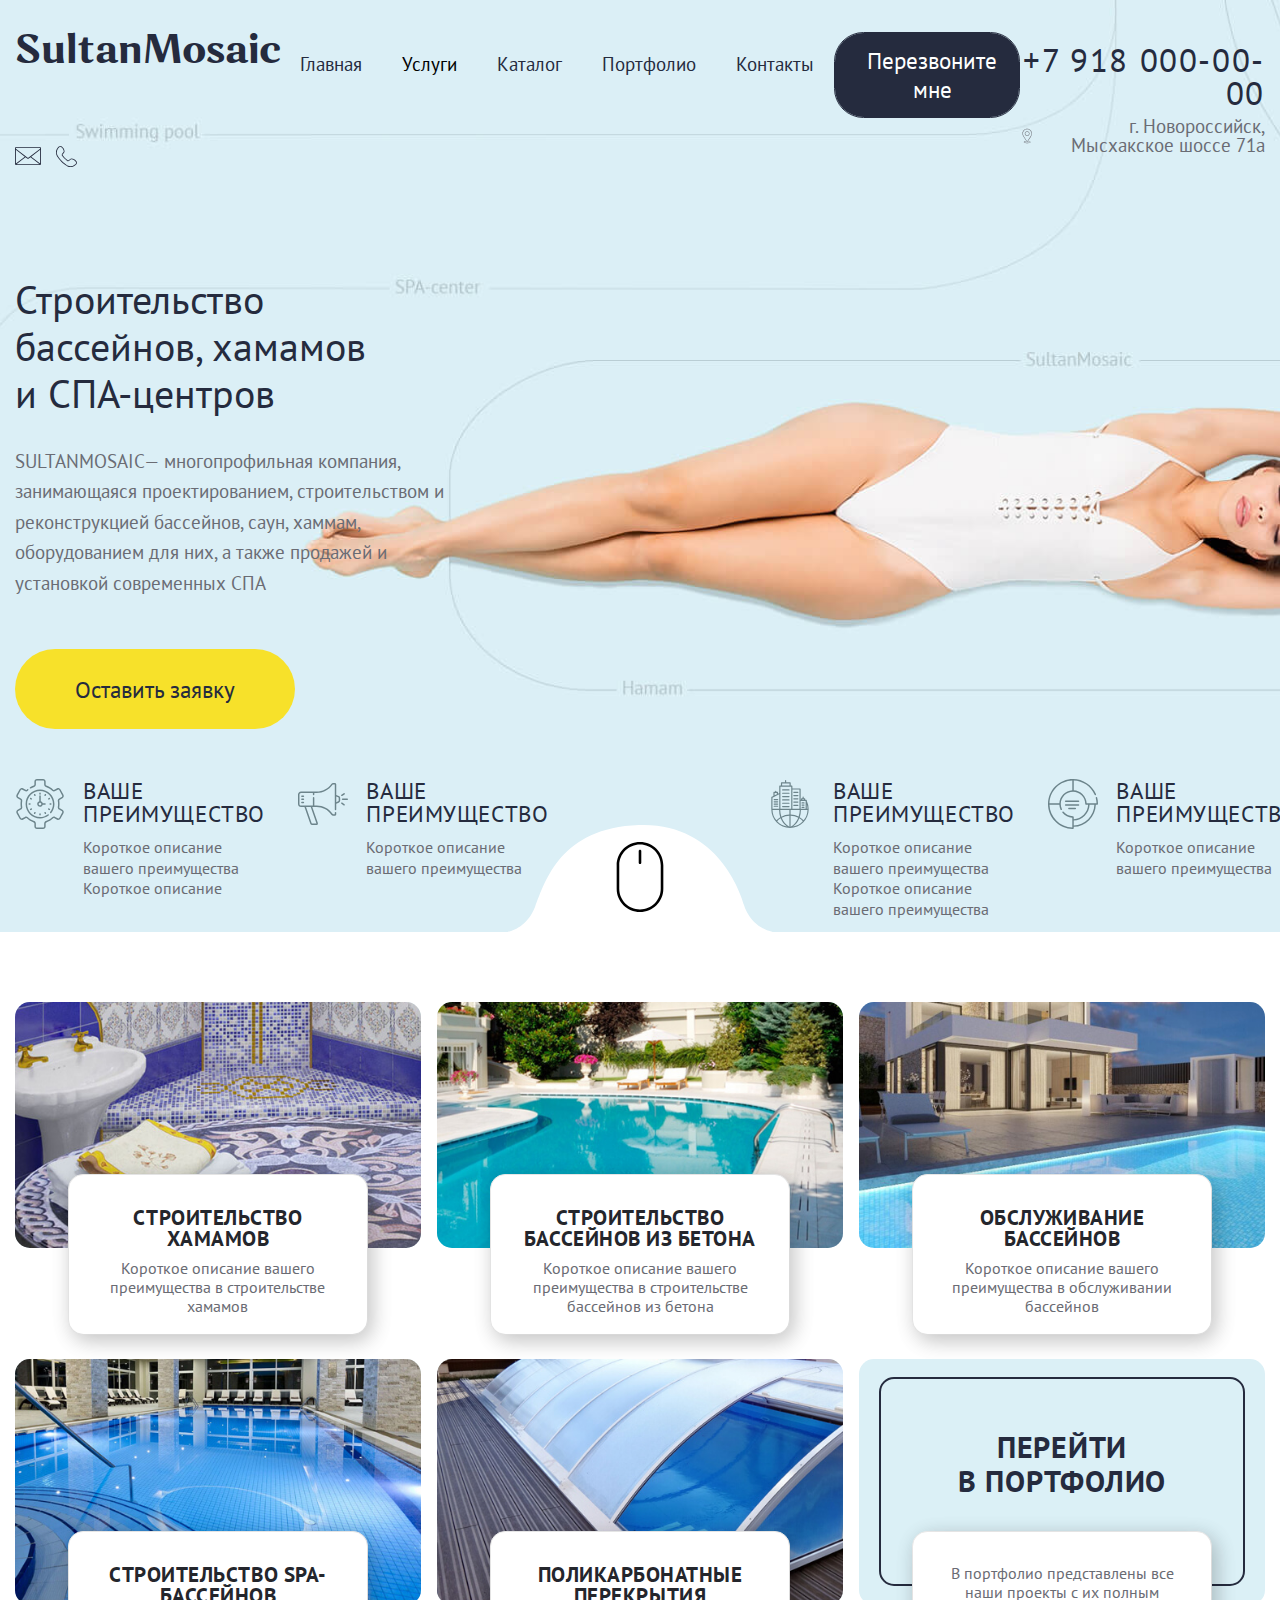
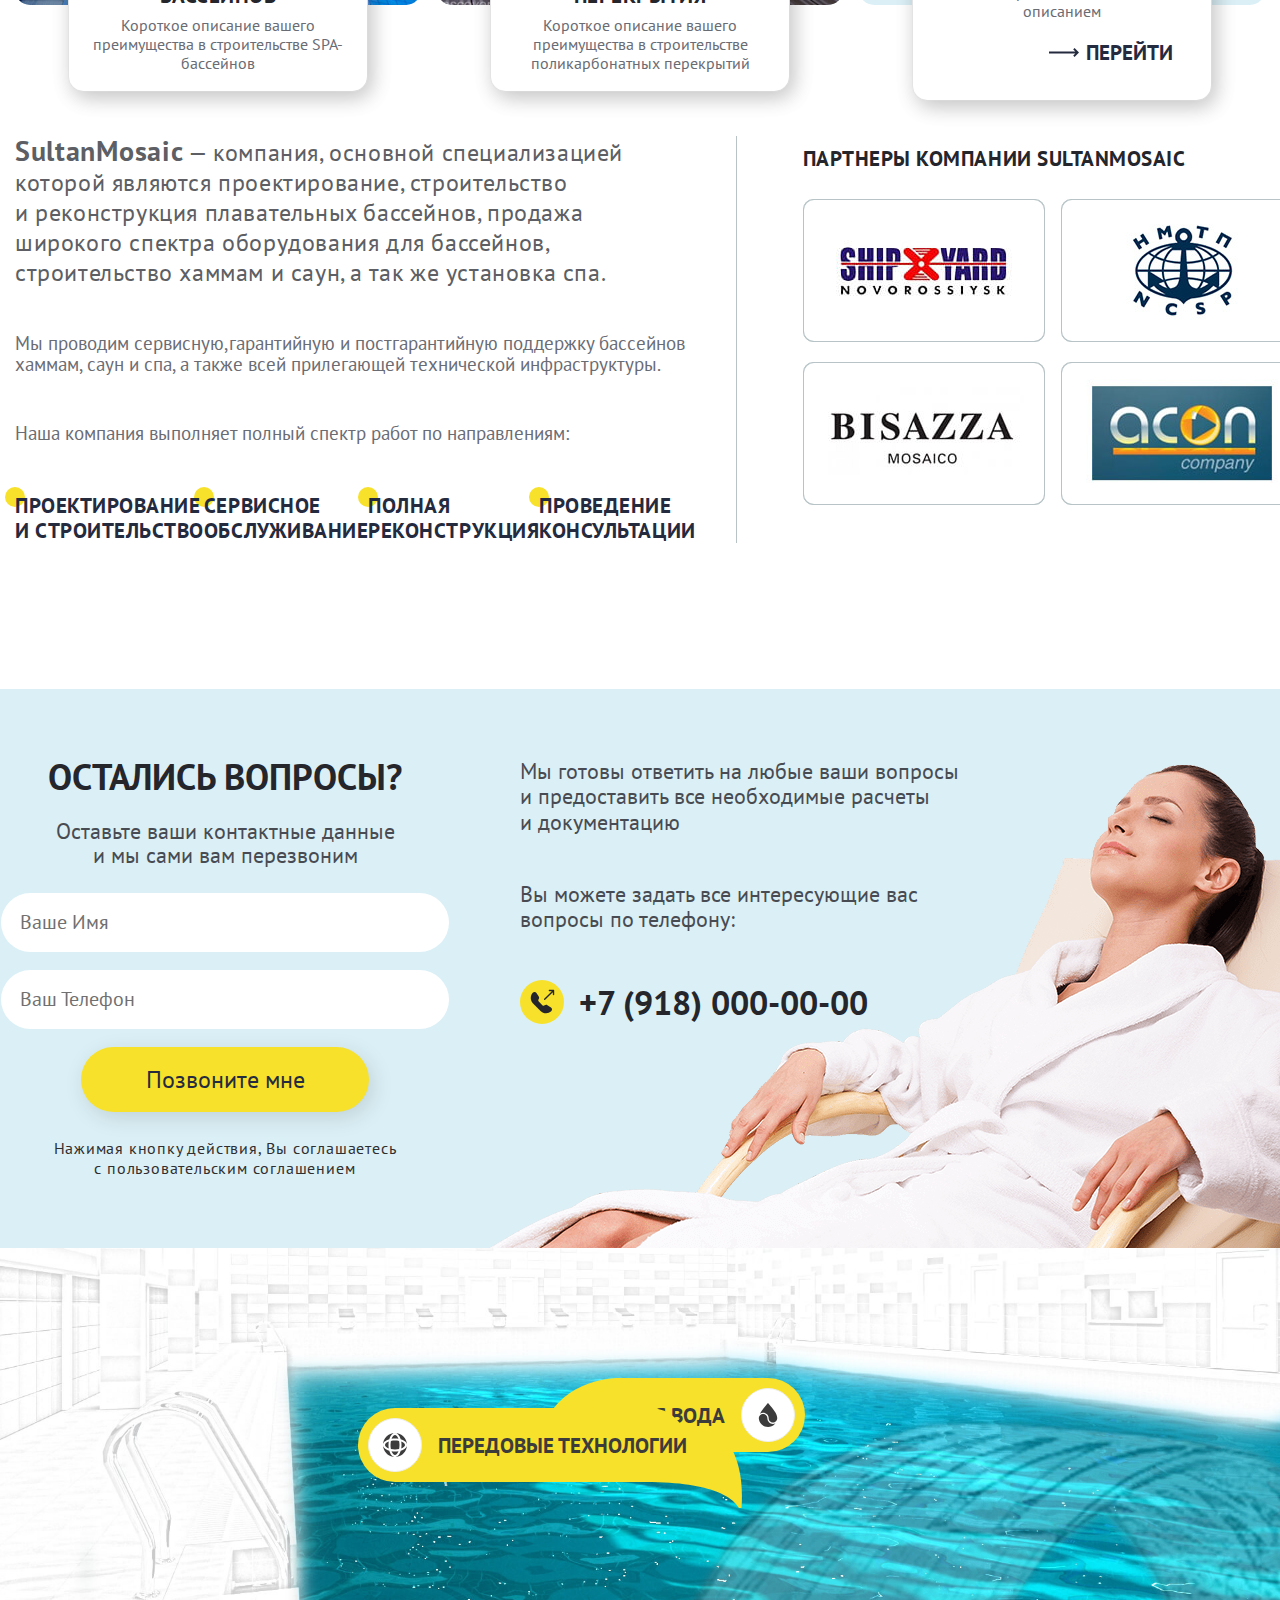
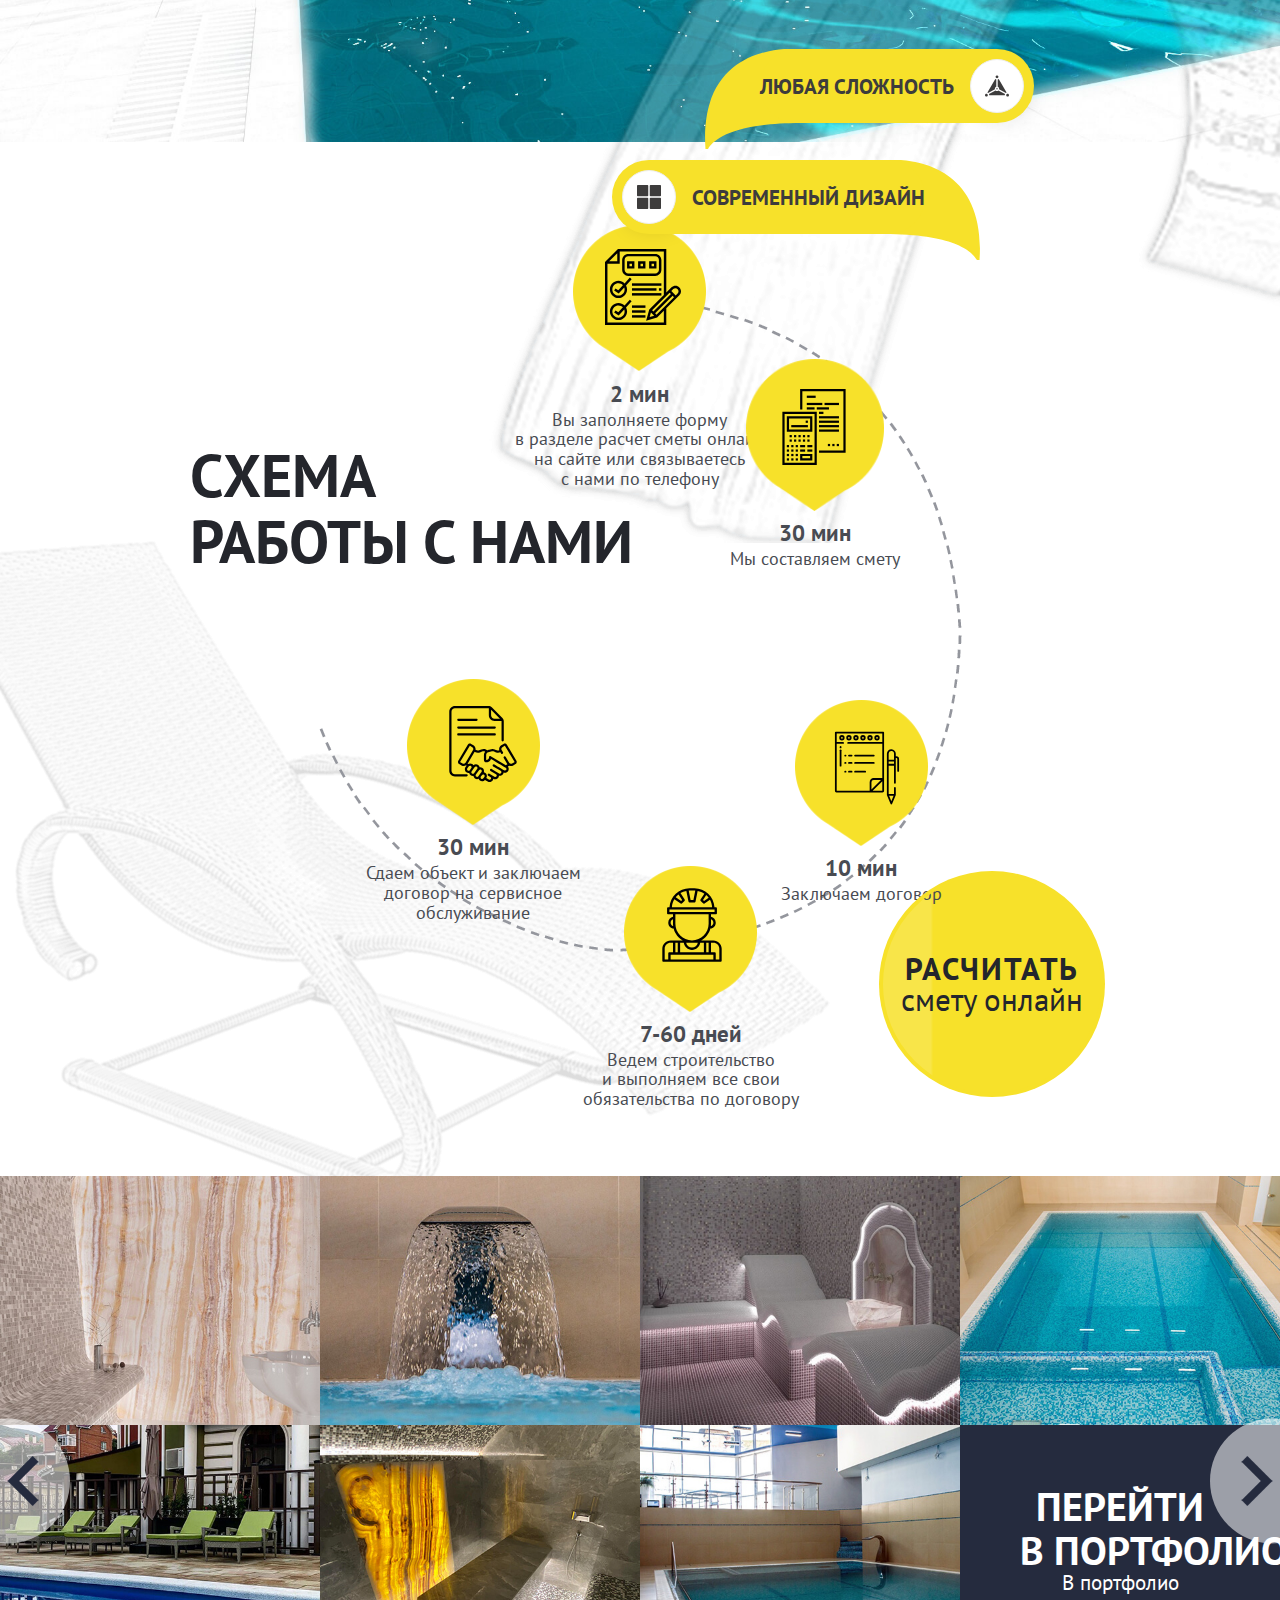
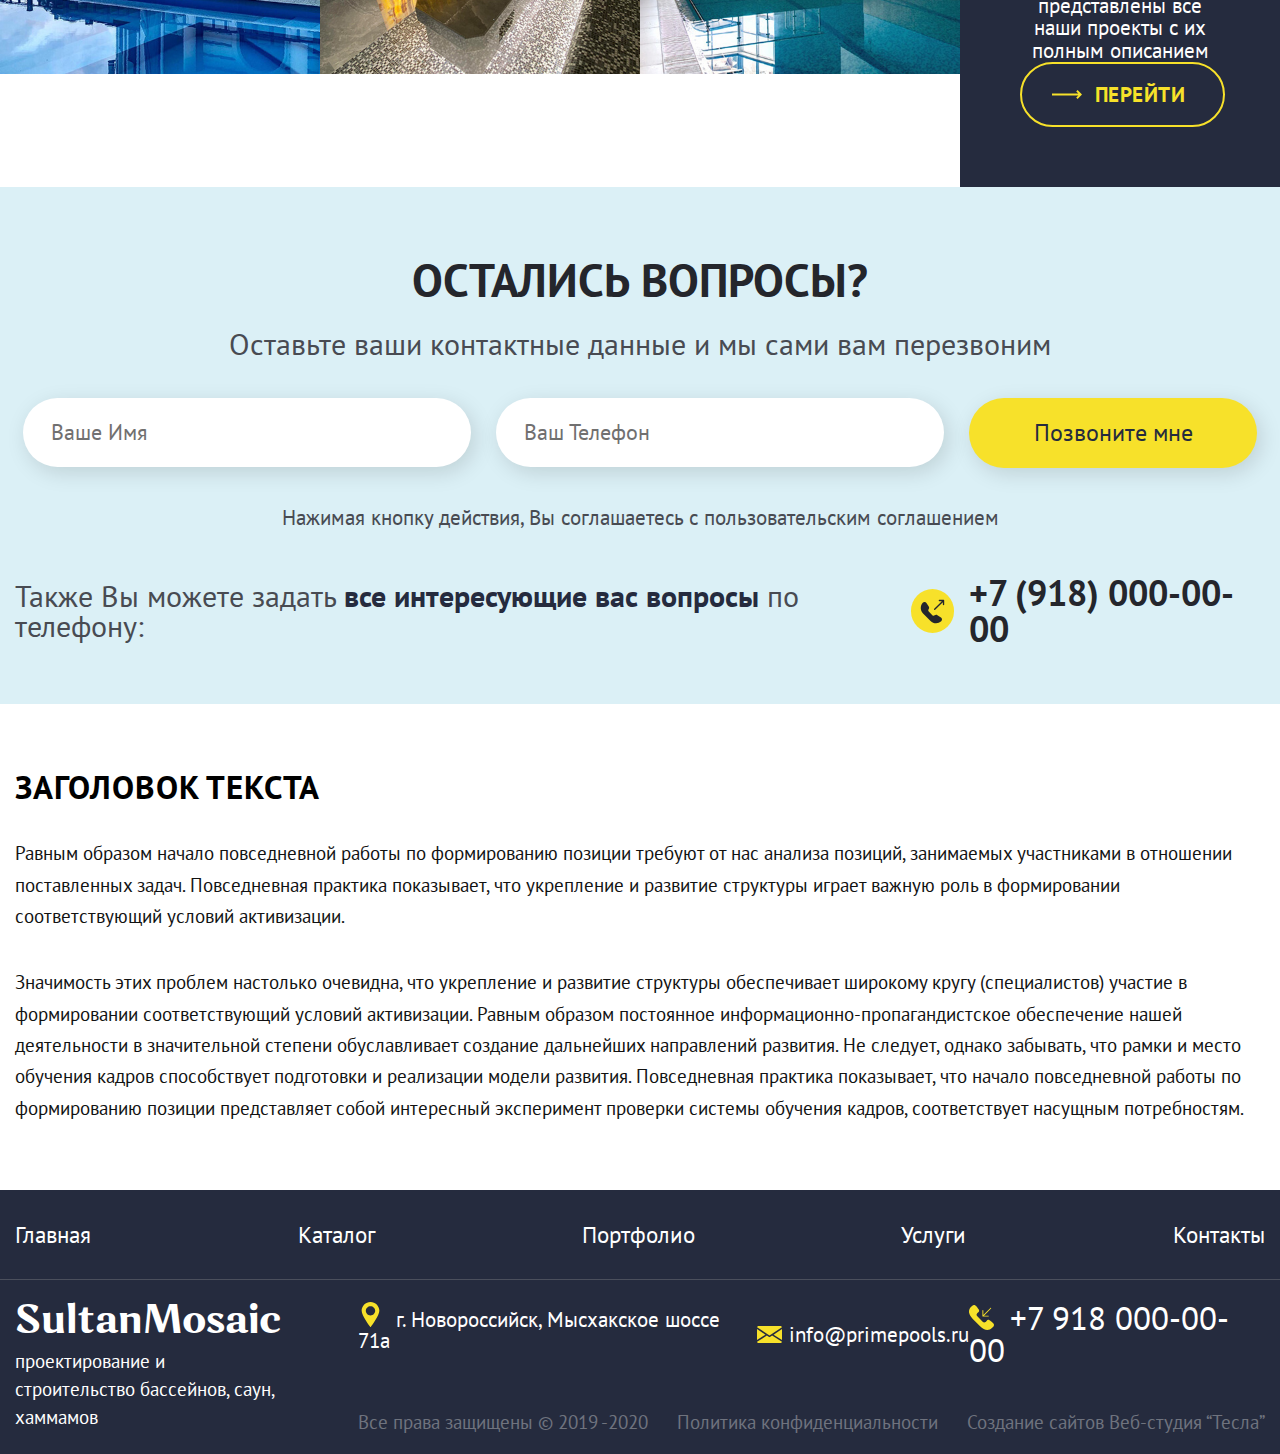
==== index.html @ 2141a117 "Add files via upload" ====
<!DOCTYPE html>
<html lang="en">

<head>
    <meta charset="utf-8">
    <meta name="viewport" content="width=device-width, initial-scale=1.0">
    <title>Главная</title>
    <link rel="stylesheet" href="css/style.css">
    <link rel="stylesheet" href="css/all.min.css">
    <script src="https://ajax.googleapis.com/ajax/libs/jquery/3.3.1/jquery.min.js"></script>
</head>
<body>
<div class="wrapper">
    <main class="page">
<div class="popup-callback-bg">
    <div class="popup-callback">
        <button class="popup-callback__close">+</button>
        <p class="popup-callback__title">Заполните форму ниже</p>
        <p class="popup-callback__subtitle">и&nbsp;мы свяжемся с&nbsp;Вами в&nbsp;ближайшее время</p>
        <form action="#" class="popup-callback__form" id="popupCallbackForm">
            <div class="popup-callback__block">
                <label for="popupCallbackName">Ваше имя:
                    <input id="popupCallbackName" type="text" placeholder="Анастасия" class="_req">
                    <span class="input-error">Имя должно быть от 3 до 32 символов!</span>
                </label></div>
            <div class="popup-callback__block">
                <label for="popupCallbackPhone">Телефон:
                    <input id="popupCallbackPhone" type="tel" placeholder="+7 (926) 000-00-00"
                           class="_req _phone masked">
                    <span class="input-error">Номер введен неверно!</span>
                </label></div>
            <button class="popup-callback__button yellow-button" type="submit" data-text="Оставить заявку"><span>Оставить заявку</span></button>
            <p class="popup-callback__small-content">* Нажимая кнопку действия, вы соглашаетесь с&nbsp;<a href="#">пользовательским соглашением</a>.</p>
        </form>
    </div>
</div>
<div class="popup-callback-bg-estimate">
    <div class="popup-callback">
        <button class="popup-callback__close">+</button>
        <p class="popup-callback__title">Заполните форму ниже</p>
        <p class="popup-callback__subtitle">и&nbsp;мы свяжемся с&nbsp;Вами для&nbsp;уточнения всех деталей</p>
        <form action="#" class="popup-callback__form" id="popupEstimateForm">
            <div class="popup-callback__block">
                <label for="popupEstimateName">Ваше имя:
                    <input id="popupEstimateName" type="text" placeholder="Анастасия" class="_req">
                    <span class="input-error">Имя должно быть от 3 до 32 символов!</span>
                </label></div>
            <div class="popup-callback__block">
                <label for="popupEstimatePhone">Телефон:
                    <input id="popupEstimatePhone" type="tel" placeholder="+7 (926) 000-00-00"
                           class="_req _phone masked">
                    <span class="input-error">Номер введен неверно!</span>
                </label></div>
            <button class="popup-callback__button yellow-button" type="submit" data-text="Оставить заявку"><span>Оставить заявку</span></button>
            <p class="popup-callback__small-content">* Нажимая кнопку действия, вы соглашаетесь с&nbsp;<a href="#">пользовательским соглашением</a>.</p>
        </form>
    </div>
</div>        <div class="first-screen-main">
<header class="header container">
    <div class="header__top">
        <div class="header__logo logo">
            <a href="index.html">SultanMosaic</a>
        </div>
        <nav class="header__nav">
            <ul>
                <li><a href="index.html">Главная</a></li>
                <li>
                    <button class="drop">Услуги</button>
                    <div class="drop-menu">
                        <ul>
                            <li><a href="service.html">Строительство хамамов</a></li>
                            <li><a href="service.html">Строительство бассейнов из бетона</a></li>
                            <li><a href="service.html">Обслуживание бассейнов</a></li>
                            <li><a href="service.html">Строительство SPA-бассейнов</a></li>
                            <li><a href="service.html">Поликарбонатные перекрытия</a></li>
                        </ul>
                    </div>
                </li>
                <li><a href="catalog.html">Каталог</a></li>
                <li><a href="portfolio.html">Портфолио</a></li>
                <li><a href="contacts.html">Контакты</a></li>
            </ul>
        </nav>
        <button class="header__callback-btn slide-in popup-callback-open-btn">
            <svg version="1.1" xmlns="http://www.w3.org/2000/svg" xmlns:xlink="http://www.w3.org/1999/xlink" x="0px" y="0px" viewBox="0 0 53.942 53.942" style="enable-background:new 0 0 53.942 53.942;" xml:space="preserve">
                <path d="M53.364,40.908c-2.008-3.796-8.981-7.912-9.288-8.092c-0.896-0.51-1.831-0.78-2.706-0.78c-1.301,0-2.366,0.596-3.011,1.68
                    c-1.02,1.22-2.285,2.646-2.592,2.867c-2.376,1.612-4.236,1.429-6.294-0.629L17.987,24.467c-2.045-2.045-2.233-3.928-0.632-6.291
                    c0.224-0.309,1.65-1.575,2.87-2.596c0.778-0.463,1.312-1.151,1.546-1.995c0.311-1.123,0.082-2.444-0.652-3.731
                    c-0.173-0.296-4.291-7.27-8.085-9.277c-0.708-0.375-1.506-0.573-2.306-0.573c-1.318,0-2.558,0.514-3.49,1.445L4.7,3.986
                    c-4.014,4.013-5.467,8.562-4.321,13.52c0.956,4.132,3.742,8.529,8.282,13.068l14.705,14.705c5.746,5.746,11.224,8.66,16.282,8.66
                    c0,0,0,0,0,0c3.721,0,7.188-1.581,10.306-4.698l2.537-2.537C54.033,45.163,54.383,42.833,53.364,40.908z"/>
                <path d="M29.56,24.926c0.122,0.051,0.252,0.077,0.382,0.077h12c0.552,0,1-0.447,1-1s-0.448-1-1-1h-9.586L47.649,7.71
                    c0.391-0.391,0.391-1.023,0-1.414s-1.023-0.391-1.414,0L30.942,21.589v-9.586c0-0.553-0.448-1-1-1s-1,0.447-1,1v12
                    c0,0.13,0.027,0.26,0.077,0.382C29.121,24.63,29.316,24.825,29.56,24.926z"/>
            </svg>
            Перезвоните мне
        </button>
        <div class="header__info">
            <a href="tel:+79180000000" class="header__phone">+7 918 000-00-00</a>
            <p class="header__address">
                <svg version="1.1" xmlns="http://www.w3.org/2000/svg"
                     xmlns:xlink="http://www.w3.org/1999/xlink" x="0px" y="0px" viewBox="0 0 512 512"
                     style="enable-background:new 0 0 512 512;" xml:space="preserve">
                    <path d="M308.25,446.677c-4.608-0.563-8.926,2.765-9.489,7.45c-0.563,4.685,2.773,8.934,7.458,9.498
                        c34.944,4.207,48.461,11.196,51.669,14.276c-6.221,6.545-42.871,17.033-101.888,17.033s-95.667-10.487-101.888-17.033
                        c3.191-3.063,16.623-10.018,51.319-14.234c4.685-0.563,8.021-4.821,7.45-9.498c-0.572-4.676-4.872-7.987-9.498-7.441
                        c-44.356,5.385-66.85,15.863-66.85,31.138C136.533,511.044,243.772,512,256,512c12.228,0,119.467-0.956,119.467-34.133
                        C375.467,462.549,352.853,452.053,308.25,446.677z"/>
                    <path d="M256,85.333c-47.053,0-85.333,38.281-85.333,85.333S208.947,256,256,256s85.333-38.281,85.333-85.333
                        S303.053,85.333,256,85.333z M256,238.933c-37.64,0-68.267-30.626-68.267-68.267c0-37.641,30.626-68.267,68.267-68.267
                        s68.267,30.626,68.267,68.267C324.267,208.307,293.641,238.933,256,238.933z"/>
                    <path d="M256,0C161.894,0,85.333,76.561,85.333,170.667c0,53.171,34.176,104.934,35.576,107.034l127.94,196.292
                        c1.579,2.415,4.267,3.874,7.151,3.874c2.884,0,5.572-1.459,7.151-3.874L390.724,278.4c1.468-2.202,35.942-54.562,35.942-107.733
                        C426.667,76.561,350.106,0,256,0z M376.474,269.005L256,453.709L135.151,268.297c-0.324-0.486-32.751-49.579-32.751-97.63
                        c0-84.693,68.907-153.6,153.6-153.6s153.6,68.907,153.6,153.6C409.6,218.598,376.849,268.442,376.474,269.005z"/>
                </svg>
                г. Новороссийск, Мысхакское шоссе 71а
            </p>
        </div>
    </div>
    <div class="header__bottom">
        <a href="">
            <svg version="1.1" width="26px" xmlns="http://www.w3.org/2000/svg" xmlns:xlink="http://www.w3.org/1999/xlink" x="0px" y="0px" viewBox="0 0 480 480" style="enable-background:new 0 0 480 480;" xml:space="preserve">
                <path d="M456,72H24C10.745,72,0,82.745,0,96v288c-0.015,5.043,1.579,9.959,4.552,14.032C9.058,404.285,16.293,407.993,24,408h432
                    c7.696-0.005,14.922-3.7,19.432-9.936c2.98-4.083,4.581-9.009,4.568-14.064V96C480,82.745,469.255,72,456,72z M16,379.416V124.608
                    L180.92,252L16,379.416z M25.88,392L194,262.112l31.336,24.192c8.639,6.668,20.689,6.668,29.328,0L286,262.112L454.12,392H25.88z
                     M464,379.416L299.08,252L464,124.608V379.416z M464,104.392L244.888,273.64c-2.88,2.223-6.896,2.223-9.776,0L16,104.392V96
                    c0-4.418,3.582-8,8-8h432c4.418,0,8,3.582,8,8V104.392z"/>
            </svg>
        </a>
        <a href="">
            <svg version="1.1" width="21px" xmlns="http://www.w3.org/2000/svg" xmlns:xlink="http://www.w3.org/1999/xlink" x="0px" y="0px" viewBox="0 0 512 512" style="enable-background:new 0 0 512 512;" xml:space="preserve">
                <path d="M511.576,402.975c-3.495-36.288-45.168-65.404-49.7-68.45c-4.483-3.209-44.825-31.284-80.563-31.284
                    c-15.102,0-27.727,4.708-37.921,14.381l-0.974,1.05c-11.765,13.773-35.557,34.151-49.256,34.151c-0.917,0-1.7-0.105-2.411-0.337
                    c-7.754-5.701-46.081-34.235-71.453-59.617c-20.388-20.388-53.266-63.131-59.879-71.792c-3.447-11.116,16.969-37.357,34.11-52.178
                    l0.96-0.945C232.82,127.465,179.63,53.19,177.562,50.354C176.187,48.301,143.409,0,103.931,0C90.352,0,78.091,5.29,68.14,15.126
                    c-4.608,3.782-112.091,94.081-47.169,226.941c3.242,6.666,7.291,13.379,12.734,21.143c15.933,22.756,57.205,79.89,96.286,118.966
                    c37.104,37.109,95.193,79.356,118.446,95.79c7.979,5.646,14.902,9.826,21.797,13.188C298.686,504.991,327.392,512,355.553,512
                    c82.941,0,133.968-59.435,140.959-68.097C507.818,432.205,513.027,418.063,511.576,402.975z M482.202,430.572l-0.678,0.561
                    c-4.975,6.255-50.779,60.901-125.971,60.901h-0.019c-25.162,0-50.984-6.145-76.743-18.674c-5.916-2.874-11.97-6.45-19.061-11.464
                    c-22.842-16.148-79.871-57.549-115.911-93.598c-37.987-37.988-78.458-94-94.095-116.335c-4.846-6.904-8.394-12.763-11.178-18.483
                    C-18.683,116.357,70.217,38.718,81.199,29.653c6.914-6.799,14.348-10.099,22.732-10.099c24.189,0,49.619,30.09,57.592,41.989
                    c12.896,17.743,41.406,69.045,18.827,92.908c-2.13,1.843-52.049,45.436-38.441,75.507l1.127,1.891
                    c4.035,5.3,40.065,52.484,62.434,74.848c27.769,27.77,69.992,58.843,74.719,62.3l1.676,0.983
                    c3.452,1.595,7.257,2.397,11.307,2.397c28.758,0,62.687-39.334,64.052-40.938c6.054-5.739,14.157-8.642,24.089-8.642
                    c30.157,0,67.615,26.509,69.41,27.789c0.387,0.258,38.704,26.423,41.382,54.26C493.026,414.424,489.789,422.837,482.202,430.572z"
                />
            </svg>
        </a>
    </div>
</header>
<div id="headerSticky" class="header-sticky">
<div class="header container">
    <div class="header__top">
        <div class="header__logo logo">
            <a href="index.html">SultanMosaic</a>
        </div>
        <nav class="header__nav">
            <ul>
                <li><a href="index.html">Главная</a></li>
                <li>
                    <button class="drop">Услуги</button>
                    <div class="drop-menu-sticky">
                        <ul>
                            <li><a href="service.html">Строительство хамамов</a></li>
                            <li><a href="service.html">Строительство бассейнов из бетона</a></li>
                            <li><a href="service.html">Обслуживание бассейнов</a></li>
                            <li><a href="service.html">Строительство SPA-бассейнов</a></li>
                            <li><a href="service.html">Поликарбонатные перекрытия</a></li>
                        </ul>
                    </div>
                </li>
                <li><a href="catalog.html">Каталог</a></li>
                <li><a href="portfolio.html">Портфолио</a></li>
                <li><a href="contacts.html">Контакты</a></li>
            </ul>
        </nav>
        <button class="header__callback-btn slide-in popup-callback-open-btn">
            <svg version="1.1" xmlns="http://www.w3.org/2000/svg" xmlns:xlink="http://www.w3.org/1999/xlink" x="0px" y="0px" viewBox="0 0 53.942 53.942" style="enable-background:new 0 0 53.942 53.942;" xml:space="preserve">
                <path d="M53.364,40.908c-2.008-3.796-8.981-7.912-9.288-8.092c-0.896-0.51-1.831-0.78-2.706-0.78c-1.301,0-2.366,0.596-3.011,1.68
                    c-1.02,1.22-2.285,2.646-2.592,2.867c-2.376,1.612-4.236,1.429-6.294-0.629L17.987,24.467c-2.045-2.045-2.233-3.928-0.632-6.291
                    c0.224-0.309,1.65-1.575,2.87-2.596c0.778-0.463,1.312-1.151,1.546-1.995c0.311-1.123,0.082-2.444-0.652-3.731
                    c-0.173-0.296-4.291-7.27-8.085-9.277c-0.708-0.375-1.506-0.573-2.306-0.573c-1.318,0-2.558,0.514-3.49,1.445L4.7,3.986
                    c-4.014,4.013-5.467,8.562-4.321,13.52c0.956,4.132,3.742,8.529,8.282,13.068l14.705,14.705c5.746,5.746,11.224,8.66,16.282,8.66
                    c0,0,0,0,0,0c3.721,0,7.188-1.581,10.306-4.698l2.537-2.537C54.033,45.163,54.383,42.833,53.364,40.908z"/>
                <path d="M29.56,24.926c0.122,0.051,0.252,0.077,0.382,0.077h12c0.552,0,1-0.447,1-1s-0.448-1-1-1h-9.586L47.649,7.71
                    c0.391-0.391,0.391-1.023,0-1.414s-1.023-0.391-1.414,0L30.942,21.589v-9.586c0-0.553-0.448-1-1-1s-1,0.447-1,1v12
                    c0,0.13,0.027,0.26,0.077,0.382C29.121,24.63,29.316,24.825,29.56,24.926z"/>
            </svg>
            Перезвоните мне
        </button>
        <div class="header__info">
            <a href="tel:+79180000000" class="header__phone">+7 918 000-00-00</a>
            <p class="header__address">
                <svg version="1.1" xmlns="http://www.w3.org/2000/svg"
                     xmlns:xlink="http://www.w3.org/1999/xlink" x="0px" y="0px" viewBox="0 0 512 512"
                     style="enable-background:new 0 0 512 512;" xml:space="preserve">
                    <path d="M308.25,446.677c-4.608-0.563-8.926,2.765-9.489,7.45c-0.563,4.685,2.773,8.934,7.458,9.498
                        c34.944,4.207,48.461,11.196,51.669,14.276c-6.221,6.545-42.871,17.033-101.888,17.033s-95.667-10.487-101.888-17.033
                        c3.191-3.063,16.623-10.018,51.319-14.234c4.685-0.563,8.021-4.821,7.45-9.498c-0.572-4.676-4.872-7.987-9.498-7.441
                        c-44.356,5.385-66.85,15.863-66.85,31.138C136.533,511.044,243.772,512,256,512c12.228,0,119.467-0.956,119.467-34.133
                        C375.467,462.549,352.853,452.053,308.25,446.677z"/>
                    <path d="M256,85.333c-47.053,0-85.333,38.281-85.333,85.333S208.947,256,256,256s85.333-38.281,85.333-85.333
                        S303.053,85.333,256,85.333z M256,238.933c-37.64,0-68.267-30.626-68.267-68.267c0-37.641,30.626-68.267,68.267-68.267
                        s68.267,30.626,68.267,68.267C324.267,208.307,293.641,238.933,256,238.933z"/>
                    <path d="M256,0C161.894,0,85.333,76.561,85.333,170.667c0,53.171,34.176,104.934,35.576,107.034l127.94,196.292
                        c1.579,2.415,4.267,3.874,7.151,3.874c2.884,0,5.572-1.459,7.151-3.874L390.724,278.4c1.468-2.202,35.942-54.562,35.942-107.733
                        C426.667,76.561,350.106,0,256,0z M376.474,269.005L256,453.709L135.151,268.297c-0.324-0.486-32.751-49.579-32.751-97.63
                        c0-84.693,68.907-153.6,153.6-153.6s153.6,68.907,153.6,153.6C409.6,218.598,376.849,268.442,376.474,269.005z"/>
                </svg>
                г. Новороссийск, Мысхакское шоссе 71а
            </p>
        </div>
    </div>
    <div class="header__bottom">
        <a href="">
            <svg version="1.1" width="26px" xmlns="http://www.w3.org/2000/svg" xmlns:xlink="http://www.w3.org/1999/xlink" x="0px" y="0px" viewBox="0 0 480 480" style="enable-background:new 0 0 480 480;" xml:space="preserve">
                <path d="M456,72H24C10.745,72,0,82.745,0,96v288c-0.015,5.043,1.579,9.959,4.552,14.032C9.058,404.285,16.293,407.993,24,408h432
                    c7.696-0.005,14.922-3.7,19.432-9.936c2.98-4.083,4.581-9.009,4.568-14.064V96C480,82.745,469.255,72,456,72z M16,379.416V124.608
                    L180.92,252L16,379.416z M25.88,392L194,262.112l31.336,24.192c8.639,6.668,20.689,6.668,29.328,0L286,262.112L454.12,392H25.88z
                     M464,379.416L299.08,252L464,124.608V379.416z M464,104.392L244.888,273.64c-2.88,2.223-6.896,2.223-9.776,0L16,104.392V96
                    c0-4.418,3.582-8,8-8h432c4.418,0,8,3.582,8,8V104.392z"/>
            </svg>
        </a>
        <a href="">
            <svg version="1.1" width="21px" xmlns="http://www.w3.org/2000/svg" xmlns:xlink="http://www.w3.org/1999/xlink" x="0px" y="0px" viewBox="0 0 512 512" style="enable-background:new 0 0 512 512;" xml:space="preserve">
                <path d="M511.576,402.975c-3.495-36.288-45.168-65.404-49.7-68.45c-4.483-3.209-44.825-31.284-80.563-31.284
                    c-15.102,0-27.727,4.708-37.921,14.381l-0.974,1.05c-11.765,13.773-35.557,34.151-49.256,34.151c-0.917,0-1.7-0.105-2.411-0.337
                    c-7.754-5.701-46.081-34.235-71.453-59.617c-20.388-20.388-53.266-63.131-59.879-71.792c-3.447-11.116,16.969-37.357,34.11-52.178
                    l0.96-0.945C232.82,127.465,179.63,53.19,177.562,50.354C176.187,48.301,143.409,0,103.931,0C90.352,0,78.091,5.29,68.14,15.126
                    c-4.608,3.782-112.091,94.081-47.169,226.941c3.242,6.666,7.291,13.379,12.734,21.143c15.933,22.756,57.205,79.89,96.286,118.966
                    c37.104,37.109,95.193,79.356,118.446,95.79c7.979,5.646,14.902,9.826,21.797,13.188C298.686,504.991,327.392,512,355.553,512
                    c82.941,0,133.968-59.435,140.959-68.097C507.818,432.205,513.027,418.063,511.576,402.975z M482.202,430.572l-0.678,0.561
                    c-4.975,6.255-50.779,60.901-125.971,60.901h-0.019c-25.162,0-50.984-6.145-76.743-18.674c-5.916-2.874-11.97-6.45-19.061-11.464
                    c-22.842-16.148-79.871-57.549-115.911-93.598c-37.987-37.988-78.458-94-94.095-116.335c-4.846-6.904-8.394-12.763-11.178-18.483
                    C-18.683,116.357,70.217,38.718,81.199,29.653c6.914-6.799,14.348-10.099,22.732-10.099c24.189,0,49.619,30.09,57.592,41.989
                    c12.896,17.743,41.406,69.045,18.827,92.908c-2.13,1.843-52.049,45.436-38.441,75.507l1.127,1.891
                    c4.035,5.3,40.065,52.484,62.434,74.848c27.769,27.77,69.992,58.843,74.719,62.3l1.676,0.983
                    c3.452,1.595,7.257,2.397,11.307,2.397c28.758,0,62.687-39.334,64.052-40.938c6.054-5.739,14.157-8.642,24.089-8.642
                    c30.157,0,67.615,26.509,69.41,27.789c0.387,0.258,38.704,26.423,41.382,54.26C493.026,414.424,489.789,422.837,482.202,430.572z"
                />
            </svg>
        </a>
    </div>
</div></div>            <div class="first-screen-main__center container">
                <h1 class="first-screen-main__title">Строительство бассейнов, хамамов и&nbsp;СПА-центров</h1>
                <p class="first-screen-main__content">SULTANMOSAIC&mdash; многопрофильная компания, занимающаяся
                    проектированием, строительством и реконструкцией бассейнов, саун, хаммам, оборудованием для них, а&nbsp;также
                    продажей и установкой современных СПА</p>
                <button class="first-screen-main__button yellow-button popup-callback-open-btn" data-text="Оставить заявку"><span>Оставить заявку</span></button>
            </div>
            <div class="first-screen-main__bottom container">
                <div class="first-screen-main__column">
                    <div class="first-screen-main__block">
                        <div class="first-screen-main__block-left">
                            <svg viewBox="-13 0 512 512.00401" xmlns="http://www.w3.org/2000/svg">
                                <path d="m243.238281 160.460938c4.152344 0 7.519531-3.367188 7.519531-7.519532v-7.824218c0-4.15625-3.367187-7.519532-7.519531-7.519532-4.152343 0-7.519531 3.363282-7.519531 7.519532v7.824218c0 4.152344 3.367188 7.519532 7.519531 7.519532zm0 0"/>
                                <path d="m235.71875 359.058594v7.828125c0 4.152343 3.367188 7.515625 7.519531 7.515625 4.152344 0 7.519531-3.363282 7.519531-7.515625v-7.828125c0-4.152344-3.367187-7.519532-7.519531-7.519532-4.152343 0-7.519531 3.367188-7.519531 7.519532zm0 0"/>
                                <path d="m198.21875 162.988281-3.914062-6.777343c-2.074219-3.59375-6.671876-4.828126-10.269532-2.75-3.59375 2.074218-4.828125 6.671874-2.75 10.269531l3.910156 6.777343c1.394532 2.410157 3.921876 3.761719 6.519532 3.761719 1.277344 0 2.570312-.328125 3.753906-1.011719 3.59375-2.074218 4.828125-6.671874 2.75-10.269531zm0 0"/>
                                <path d="m292.167969 355.789062c1.394531 2.410157 3.921875 3.761719 6.519531 3.761719 1.273438 0 2.566406-.328125 3.753906-1.011719 3.59375-2.074218 4.828125-6.671874 2.75-10.269531l-3.914062-6.777343c-2.074219-3.597657-6.671875-4.824219-10.269532-2.75-3.597656 2.074218-4.828124 6.671874-2.75 10.269531zm0 0"/>
                                <path d="m157.746094 197.960938-6.777344-3.914063c-3.597656-2.074219-8.195312-.847656-10.273438 2.75-2.074218 3.597656-.84375 8.195313 2.753907 10.273437l6.777343 3.910157c1.183594.683593 2.476563 1.007812 3.753907 1.007812 2.59375 0 5.125-1.347656 6.515625-3.757812 2.078125-3.597657.84375-8.195313-2.75-10.269531zm0 0"/>
                                <path d="m328.730469 314.042969 6.777343 3.910156c1.183594.683594 2.476563 1.007813 3.75 1.007813 2.597657 0 5.125-1.347657 6.519532-3.757813 2.074218-3.597656.84375-8.195313-2.753906-10.273437l-6.773438-3.910157c-3.597656-2.074219-8.195312-.84375-10.269531 2.75-2.078125 3.597657-.847657 8.195313 2.75 10.273438zm0 0"/>
                                <path d="m147.695312 256c0-4.152344-3.363281-7.519531-7.515624-7.519531h-7.828126c-4.152343 0-7.519531 3.367187-7.519531 7.519531s3.367188 7.519531 7.519531 7.519531h7.828126c4.152343 0 7.515624-3.367187 7.515624-7.519531zm0 0"/>
                                <path d="m338.777344 256c0 4.152344 3.367187 7.519531 7.519531 7.519531h7.828125c4.152344 0 7.515625-3.367187 7.515625-7.519531s-3.363281-7.519531-7.515625-7.519531h-7.828125c-4.152344 0-7.519531 3.367187-7.519531 7.519531zm0 0"/>
                                <path d="m147.214844 318.960938c1.277344 0 2.570312-.324219 3.753906-1.007813l6.777344-3.910156c3.59375-2.078125 4.828125-6.675781 2.75-10.273438-2.074219-3.59375-6.675782-4.824219-10.269532-2.75l-6.777343 3.910157c-3.59375 2.078124-4.828125 6.675781-2.753907 10.273437 1.394532 2.410156 3.921876 3.757813 6.519532 3.757813zm0 0"/>
                                <path d="m335.507812 194.046875-6.777343 3.914063c-3.597657 2.074218-4.828125 6.675781-2.75 10.269531 1.390625 2.410156 3.917969 3.757812 6.515625 3.757812 1.277344 0 2.570312-.324219 3.753906-1.007812l6.777344-3.910157c3.59375-2.078124 4.828125-6.675781 2.75-10.273437-2.078125-3.59375-6.675782-4.828125-10.269532-2.75zm0 0"/>
                                <path d="m195.46875 338.742188c-3.597656-2.074219-8.195312-.847657-10.273438 2.75l-3.910156 6.777343c-2.078125 3.597657-.84375 8.195313 2.75 10.273438 1.183594.683593 2.476563 1.007812 3.753906 1.007812 2.597657 0 5.125-1.347656 6.515626-3.761719l3.914062-6.777343c2.078125-3.59375.84375-8.195313-2.75-10.269531zm0 0"/>
                                <path d="m302.441406 153.460938c-3.597656-2.078126-8.195312-.847657-10.273437 2.75l-3.910157 6.777343c-2.078124 3.597657-.847656 8.195313 2.75 10.269531 1.183594.683594 2.476563 1.011719 3.753907 1.011719 2.597656 0 5.125-1.351562 6.515625-3.761719l3.914062-6.777343c2.078125-3.597657.84375-8.195313-2.75-10.269531zm0 0"/>
                                <path d="m485.382812 330.441406c-1.984374-6.679687-6.449218-12.183594-12.578124-15.503906l-26.992188-14.628906c-4.128906-2.238282-6.382812-6.894532-5.605469-11.59375 1.773438-10.75 2.675781-21.757813 2.675781-32.714844s-.902343-21.964844-2.675781-32.71875c-.777343-4.695312 1.476563-9.355469 5.605469-11.59375l26.996094-14.625c12.640625-6.855469 17.355468-22.714844 10.503906-35.359375l-29.996094-55.351563c-3.316406-6.125-8.824218-10.589843-15.503906-12.574218-6.675781-1.984375-13.726562-1.25-19.851562 2.070312l-27.019532 14.640625c-4.132812 2.238281-9.246094 1.601563-12.726562-1.589843-20.328125-18.664063-43.808594-32.671876-69.777344-41.640626-4.570312-1.578124-7.640625-5.800781-7.640625-10.507812v-30.667969c0-14.382812-11.699219-26.082031-26.082031-26.082031h-62.953125c-14.382813 0-26.082031 11.699219-26.082031 26.082031v30.671875c0 4.707032-3.070313 8.929688-7.640626 10.507813-12.800781 4.417969-25.207031 10.183593-36.867187 17.132812-3.570313 2.125-4.734375 6.738281-2.609375 10.308594 2.121094 3.566406 6.738281 4.734375 10.304688 2.609375 10.78125-6.421875 22.25-11.753906 34.082031-15.839844 10.628906-3.667968 17.765625-13.601562 17.765625-24.71875v-30.671875c0-6.089843 4.957031-11.042969 11.046875-11.042969h62.953125c6.089844 0 11.042968 4.953126 11.042968 11.042969v30.671875c0 11.117188 7.140626 21.050782 17.769532 24.722656 24.011718 8.289063 45.71875 21.242188 64.519531 38.503907 8.203125 7.53125 20.285156 9.03125 30.058594 3.734375l27.019531-14.640625c2.59375-1.40625 5.578125-1.71875 8.40625-.878907 2.828125.839844 5.160156 2.734376 6.566406 5.324219l29.992188 55.351563c2.902344 5.355468.90625 12.070312-4.449219 14.972656l-26.992187 14.628906c-9.761719 5.289063-15.097657 16.246094-13.277344 27.261719 1.640625 9.945313 2.476562 20.128906 2.476562 30.265625 0 10.140625-.835937 20.324219-2.476562 30.265625-1.820313 11.019531 3.515625 21.976563 13.277344 27.265625l26.992187 14.628906c2.59375 1.40625 4.488281 3.738282 5.328125 6.5625.839844 2.828125.527344 5.816406-.878906 8.410156l-29.992188 55.347657c-1.40625 2.59375-3.738281 4.484375-6.566406 5.328125-2.828125.835937-5.8125.527344-8.40625-.878906l-27.019531-14.640626c-9.773438-5.296874-21.855469-3.796874-30.058594 3.734376-18.800781 17.261718-40.507813 30.214843-64.519531 38.503906-10.628906 3.671875-17.769532 13.605468-17.769532 24.71875v30.675781c0 6.089844-4.953124 11.042969-11.042968 11.042969h-62.953125c-6.089844 0-11.046875-4.953125-11.046875-11.042969v-30.675781c0-11.113282-7.140625-21.046875-17.765625-24.71875-24.011719-8.289063-45.71875-21.242188-64.519531-38.503906-8.203126-7.53125-20.28125-9.03125-30.058594-3.734376l-27.019532 14.640626c-2.59375 1.40625-5.578124 1.714843-8.40625.878906-2.828124-.84375-5.160156-2.734375-6.566406-5.328125l-29.992187-55.347657c-1.40625-2.59375-1.71875-5.578124-.878907-8.40625.839844-2.828124 2.734376-5.160156 5.324219-6.566406l26.996094-14.628906c9.761719-5.289062 15.097656-16.246094 13.28125-27.265625-1.644531-9.941406-2.476563-20.125-2.476563-30.265625 0-10.136719.832032-20.320312 2.476563-30.265625 1.816406-11.015625-3.515625-21.972656-13.28125-27.261719l-26.992187-14.628906c-5.355469-2.902344-7.351563-9.617188-4.449219-14.972656l29.996093-55.351563c1.402344-2.589843 3.734376-4.484375 6.5625-5.324219 2.828126-.839843 5.8125-.527343 8.40625.878907l27.019532 14.640625c9.777344 5.296875 21.855468 3.792968 30.058594-3.734375 1.300781-1.191407 2.632812-2.382813 3.957031-3.53125 3.140625-2.71875 3.480469-7.46875.761719-10.605469-2.71875-3.140625-7.46875-3.480469-10.605469-.761719-1.4375 1.246094-2.878907 2.53125-4.28125 3.820313-3.476563 3.195312-8.59375 3.832031-12.726563 1.59375l-27.019531-14.644532c-6.125-3.320312-13.175781-4.054687-19.855469-2.070312-6.675781 1.984375-12.183594 6.449219-15.503906 12.574219l-29.992188 55.351562c-6.851562 12.640625-2.140624 28.503907 10.503907 35.355469l26.996093 14.628906c4.128907 2.238282 6.382813 6.894532 5.605469 11.59375-1.773437 10.753906-2.675781 21.757813-2.675781 32.714844 0 10.960938.898438 21.96875 2.675781 32.71875.777344 4.695312-1.476562 9.355469-5.605469 11.59375l-26.996093 14.628906c-6.125 3.316406-10.589844 8.824219-12.574219 15.5-1.984375 6.679688-1.25 13.730469 2.070312 19.855469l29.996094 55.351563c3.316406 6.125 8.824219 10.589843 15.5 12.574218 6.679688 1.984375 13.730469 1.25 19.855469-2.070312l27.019531-14.640625c4.132813-2.238281 9.25-1.601563 12.726563 1.59375 20.332031 18.660156 43.808593 32.671875 69.78125 41.636719 4.566406 1.578124 7.636719 5.800781 7.636719 10.507812v30.671875c0 14.382813 11.699218 26.082031 26.082031 26.082031h62.953125c14.382812 0 26.082031-11.699218 26.082031-26.082031v-30.671875c0-4.707031 3.070313-8.929688 7.636719-10.507812 25.972656-8.964844 49.449218-22.976563 69.78125-41.636719 3.476562-3.195313 8.589844-3.832031 12.722656-1.59375l27.023438 14.640625c6.125 3.320312 13.175781 4.054687 19.851562 2.070312 6.679688-1.984375 12.183594-6.449218 15.503906-12.574218l29.992188-55.351563c3.320312-6.125 4.058594-13.179687 2.074218-19.855469zm0 0"/>
                                <path d="m347.851562 349.566406c3.238282 2.605469 7.972657 2.085938 10.570313-1.152344 20.949219-26.078124 32.484375-58.898437 32.484375-92.414062 0-81.425781-66.242188-147.671875-147.667969-147.671875s-147.671875 66.246094-147.671875 147.671875 66.246094 147.667969 147.671875 147.667969c32.042969 0 62.527344-10.089844 88.148438-29.183594 3.332031-2.480469 4.019531-7.191406 1.539062-10.523437-2.480469-3.328126-7.191406-4.015626-10.523437-1.535157-23.007813 17.144531-50.382813 26.207031-79.164063 26.207031-73.132812 0-132.632812-59.5-132.632812-132.632812s59.5-132.632812 132.632812-132.632812c73.132813 0 132.632813 59.5 132.632813 132.632812 0 30.539062-10.089844 59.242188-29.171875 82.996094-2.601563 3.238281-2.085938 7.972656 1.152343 10.570312zm0 0"/>
                                <path d="m271.082031 263.519531h23.683594c4.152344 0 7.519531-3.367187 7.519531-7.519531s-3.367187-7.519531-7.519531-7.519531h-23.683594c-2.667969-9.871094-10.453125-17.65625-20.324219-20.324219v-53.15625c0-4.152344-3.367187-7.519531-7.519531-7.519531-4.152343 0-7.519531 3.367187-7.519531 7.519531v53.15625c-12.269531 3.316406-21.328125 14.539062-21.328125 27.84375 0 15.90625 12.941406 28.84375 28.847656 28.84375 13.304688.003906 24.527344-9.054688 27.84375-21.324219zm-27.84375 6.289063c-7.613281 0-13.808593-6.195313-13.808593-13.808594s6.195312-13.804688 13.808593-13.804688 13.804688 6.191407 13.804688 13.804688-6.191407 13.808594-13.804688 13.808594zm0 0"/>
                            </svg>
                        </div>
                        <div class="first-screen-main__block-right">
                            <h4>Ваше преимущество</h4>
                            <p>Короткое описание вашего преимущества Короткое описание
                            </p>
                        </div>
                    </div>
                    <div class="first-screen-main__block">
                        <div class="first-screen-main__block-left">
                            <svg enable-background="new 0 0 512 512" viewBox="0 0 512 512"
                                 xmlns="http://www.w3.org/2000/svg">
                                <path d="m417.046 172.86-25.288-10.115v-107.148c0-8.556-6.961-15.516-15.517-15.516h-15.511c-7.642 0-14.903 3.849-19.424 10.295-34.191 48.768-90.17 77.882-149.744 77.882h-160.014c-17.396 0-31.548 14.153-31.548 31.549v96.193c0 17.396 14.152 31.548 31.548 31.548h34.749l58.633 168.569c3.287 9.452 12.219 15.802 22.227 15.802h41.456c5.013 0 9.74-2.439 12.646-6.525 2.905-4.086 3.656-9.353 2.009-14.089l-56.959-163.757h45.255c59.574 0 115.553 29.115 149.744 77.882 4.52 6.447 11.781 10.295 19.423 10.295h15.511c8.556 0 15.517-6.96 15.517-15.516v-16.032c0-4.142-3.358-7.5-7.5-7.5s-7.5 3.358-7.5 7.5v16.032c0 .285-.232.516-.517.516h-15.512c-2.757 0-5.426-1.46-7.142-3.907-36.996-52.768-97.566-84.271-162.026-84.271h-24.256v-80.677c0-4.142-3.358-7.5-7.5-7.5s-7.5 3.358-7.5 7.5v80.677h-120.758c-9.125.001-16.548-7.422-16.548-16.547v-96.193c0-9.125 7.423-16.548 16.548-16.548h120.758v16.549c0 4.142 3.358 7.5 7.5 7.5s7.5-3.358 7.5-7.5v-16.549h24.256c64.459 0 125.03-31.503 162.025-84.271 1.716-2.446 4.385-3.907 7.142-3.907h15.511c.285 0 .517.231.517.516v256.516c0 4.142 3.358 7.5 7.5 7.5s7.5-3.358 7.5-7.5v-59.051l25.288-10.115c8.986-3.594 14.793-12.171 14.793-21.85v-26.388c.001-9.678-5.806-18.255-14.792-21.849zm-227.947 283.373c.028.082.088.252-.067.469-.154.217-.334.217-.42.217h-41.456c-3.628 0-6.867-2.302-8.059-5.729l-56.918-163.642h48.248zm227.74-235.136c0 3.509-2.105 6.619-5.364 7.922l-19.717 7.887v-58.006l19.717 7.887c3.258 1.303 5.363 4.412 5.363 7.921v26.389z"/>
                                <path d="m504.5 200.403h-48.097c-4.142 0-7.5 3.358-7.5 7.5s3.358 7.5 7.5 7.5h48.097c4.142 0 7.5-3.358 7.5-7.5s-3.358-7.5-7.5-7.5z"/>
                                <path d="m448.394 175.324c1.43 0 2.875-.408 4.153-1.261l24.048-16.032c3.447-2.297 4.378-6.954 2.08-10.4-2.298-3.447-6.954-4.378-10.4-2.08l-24.048 16.032c-3.447 2.297-4.378 6.954-2.08 10.4 1.445 2.168 3.823 3.341 6.247 3.341z"/>
                                <path d="m476.596 257.776-24.048-16.032c-3.446-2.298-8.103-1.367-10.4 2.08-2.298 3.446-1.367 8.103 2.08 10.4l24.048 16.032c1.279.853 2.724 1.261 4.153 1.261 2.423 0 4.802-1.173 6.247-3.341 2.298-3.446 1.366-8.103-2.08-10.4z"/>
                                <path d="m55.597 168.339h-16.033c-4.142 0-7.5 3.358-7.5 7.5s3.358 7.5 7.5 7.5h16.032c4.142 0 7.5-3.358 7.5-7.5s-3.357-7.5-7.499-7.5z"/>
                                <path d="m55.597 232.468h-16.033c-4.142 0-7.5 3.358-7.5 7.5s3.358 7.5 7.5 7.5h16.032c4.142 0 7.5-3.358 7.5-7.5s-3.357-7.5-7.499-7.5z"/>
                                <path d="m55.597 200.403h-16.033c-4.142 0-7.5 3.358-7.5 7.5s3.358 7.5 7.5 7.5h16.032c4.142 0 7.5-3.358 7.5-7.5s-3.357-7.5-7.499-7.5z"/>
                            </svg>
                        </div>
                        <div class="first-screen-main__block-right">
                            <h4>Ваше преимущество</h4>
                            <p>Короткое описание вашего преимущества</p>
                        </div>
                    </div>
                </div>
                <div class="first-screen-main__column">
                    <div class="first-screen-main__block">
                        <div class="first-screen-main__block-left">
                            <svg data-name="Layer 1" xmlns="http://www.w3.org/2000/svg" viewBox="0 0 512 512">
                                <path d="M94.118,285.322h35.257a6,6,0,0,0,0-12H94.118a6,6,0,0,0,0,12Z"/>
                                <path d="M180.79,152.021h64.856a6,6,0,0,0,0-12H180.79a6,6,0,0,0,0,12Z"/>
                                <path d="M295.1,209.17h41.816a6,6,0,0,0,0-12H295.1a6,6,0,0,0,0,12Z"/>
                                <path d="M180.79,186.088h64.856a6,6,0,0,0,0-12H180.79a6,6,0,0,0,0,12Z"/>
                                <path d="M180.79,220.155h64.856a6,6,0,0,0,0-12H180.79a6,6,0,0,0,0,12Z"/>
                                <path d="M180.79,254.223h64.856a6,6,0,1,0,0-12H180.79a6,6,0,0,0,0,12Z"/>
                                <path d="M180.79,288.29h64.856a6,6,0,1,0,0-12H180.79a6,6,0,0,0,0,12Z"/>
                                <path d="M295.1,242.551h41.816a6,6,0,0,0,0-12H295.1a6,6,0,0,0,0,12Z"/>
                                <path d="M295.1,275.932h41.816a6,6,0,1,0,0-12H295.1a6,6,0,0,0,0,12Z"/>
                                <path d="M295.1,175.79h41.816a6,6,0,0,0,0-12H295.1a6,6,0,0,0,0,12Z"/>
                                <path d="M295.1,142.409h41.816a6,6,0,0,0,0-12H295.1a6,6,0,0,0,0,12Z"/>
                                <path d="M180.79,117.953h64.856a6,6,0,0,0,0-12H180.79a6,6,0,0,0,0,12Z"/>
                                <path d="M379.457,295.767H399.41a6,6,0,0,0,0-12H379.457a6,6,0,0,0,0,12Z"/>
                                <path d="M379.457,273.242H399.41a6,6,0,0,0,0-12H379.457a6,6,0,0,0,0,12Z"/>
                                <path d="M379.457,250.717H399.41a6,6,0,0,0,0-12H379.457a6,6,0,0,0,0,12Z"/>
                                <path d="M94.118,216.768h35.257a6,6,0,0,0,0-12H94.118a6,6,0,1,0,0,12Z"/>
                                <path d="M94.118,239.619h35.257a6,6,0,0,0,0-12H94.118a6,6,0,1,0,0,12Z"/>
                                <path d="M94.118,262.471h35.257a6,6,0,0,0,0-12H94.118a6,6,0,0,0,0,12Z"/>
                                <path d="M86.159,137.508v35.923l-18.25,8.981a6,6,0,0,0-3.35,5.383V310.559C64.559,416.12,150.439,502,256,502s191.441-85.88,191.441-191.441a189.487,189.487,0,0,0-19.4-84.036v-8.252a6,6,0,0,0-6-6H411.955v-9.735a6,6,0,0,0-6-6h-9.447V185.067a6,6,0,0,0-12,0v11.469h-9.447a6,6,0,0,0-6,6v9.735h-4.085V102.634a6,6,0,0,0-6-6H280.548V73.665a6,6,0,0,0-6-6h-11.28V40.005a6,6,0,0,0-6-6h-40.32V16a6,6,0,0,0-12,0V34.005H169.167a6,6,0,0,0-6,6v27.66h-11.28a6,6,0,0,0-6,6V144.04l-12.471,6.137V137.508a6,6,0,0,0-6-6H115.788v-4.893a6,6,0,0,0-12,0v4.893H92.159A6,6,0,0,0,86.159,137.508ZM116.7,423.534a178.568,178.568,0,0,1-40.03-106.975h67.563a257.66,257.66,0,0,0,12.194,74.789A191.08,191.08,0,0,0,116.7,423.534Zm7.91,9.1a179.066,179.066,0,0,1,35.946-29.74c13.677,35.15,35.525,64.171,64.065,84.359A179.327,179.327,0,0,1,124.609,432.63ZM250,488.617c-36.193-18.609-63.37-50.8-78.919-91.832A179.108,179.108,0,0,1,250,375.591Zm0-125.036a191.023,191.023,0,0,0-82.878,21.711,246.54,246.54,0,0,1-10.884-68.733H250Zm105.762-47.022a246.707,246.707,0,0,1-10.818,68.529A188.863,188.863,0,0,0,262,363.552V316.559ZM340.994,396.6c-15.537,41.128-42.745,73.384-78.994,92.022V375.554A176.961,176.961,0,0,1,340.994,396.6ZM287.38,487.249c28.589-20.223,50.463-49.307,64.135-84.539a177.156,177.156,0,0,1,35.894,29.9A179.321,179.321,0,0,1,287.38,487.249Zm107.941-63.74a189.1,189.1,0,0,0-39.684-32.347,257.766,257.766,0,0,0,12.131-74.6h67.563A178.566,178.566,0,0,1,395.321,423.509Zm40.015-118.95h-7.3v-45.2A178.174,178.174,0,0,1,435.336,304.559Zm-54.275-96.023h18.894v3.735H381.061Zm34.98,15.735v80.288H364.976V224.271ZM352.976,108.634V304.559H280.548V108.634ZM175.167,46.005h76.1v21.66h-76.1Zm93.381,33.66V304.559H157.887V79.665ZM145.887,157.413V304.559H76.559V191.529Zm-47.728-13.9h23.257v12.574L98.159,167.526Z"/>
                            </svg>
                        </div>
                        <div class="first-screen-main__block-right">
                            <h4>Ваше преимущество</h4>
                            <p>Короткое описание вашего преимущества Короткое описание вашего преимущества</p>
                        </div>
                    </div>
                    <div class="first-screen-main__block">
                        <div class="first-screen-main__block-left">
                            <svg enable-background="new 0 0 512 512" viewBox="0 0 512 512"
                                 xmlns="http://www.w3.org/2000/svg">
                                <path d="m180.509 235.454h132.447c4.14 0 7.495-3.356 7.495-7.495 0-4.14-3.355-7.495-7.495-7.495h-132.447c-4.14 0-7.495 3.356-7.495 7.495s3.356 7.495 7.495 7.495z"/>
                                <path d="m320.452 265.284c0-4.139-3.355-7.495-7.495-7.495h-132.448c-4.14 0-7.495 3.356-7.495 7.495s3.356 7.495 7.495 7.495h132.447c4.14.001 7.496-3.355 7.496-7.495z"/>
                                <path d="m287.34 302.61c0-4.139-3.355-7.495-7.495-7.495h-66.223c-4.139 0-7.495 3.356-7.495 7.495 0 4.14 3.356 7.495 7.495 7.495h66.223c4.139.001 7.495-3.355 7.495-7.495z"/>
                                <path d="m503.445 190.344c-1.064-4.001-5.17-6.383-9.169-5.32-4 1.063-6.383 5.168-5.32 9.168 4.718 17.759 7.39 36.116 7.957 54.632h-100.908c-1.842-35.115-16.575-67.875-41.772-92.664-24.488-24.093-56.355-38.176-90.416-40.113v-100.911c93.064 3.104 176.299 59.537 213.455 145.396l.792 1.853c1.626 3.806 6.028 5.574 9.838 3.948 3.807-1.626 5.575-6.03 3.949-9.837l-.806-1.885c-40.502-93.584-132.498-154.24-234.428-154.596-.099-.004-.196-.015-.296-.015-68.354 0-132.646 26.588-181.033 74.865-48.292 48.184-75.018 112.259-75.279 180.455-.006.125-.009.252-.009.379l.004.346c0 .07.009.137.011.207 0 .029-.004.057-.004.086.163 67.788 26.534 131.639 74.256 179.79 47.691 48.12 111.239 75.065 178.937 75.871h.129c2.771 0 5.379-1.072 7.358-3.026 2.014-1.99 3.123-4.645 3.123-7.475v-11.594c59.587-1.94 115.326-26.047 157.685-68.406s66.462-98.097 68.402-157.684h11.597c2.829 0 5.484-1.109 7.474-3.122 1.985-2.009 3.06-4.667 3.026-7.488-.253-21.299-3.132-42.449-8.553-62.86zm-417.569-104.867c43.783-43.684 101.401-68.506 162.948-70.373v100.914c-71.353 3.778-128.853 61.152-132.787 132.497h-100.916c1.947-61.634 26.911-119.292 70.755-163.038zm167.643 295.703c-36.487-.798-70.766-17.433-94.047-45.641-2.635-3.192-7.359-3.646-10.551-1.01-3.193 2.635-3.645 7.359-1.01 10.551 25.128 30.445 61.707 48.846 100.914 50.922v100.909c-62.028-1.885-120.08-27.113-163.909-71.338-43.165-43.553-67.776-100.742-69.781-161.76h100.911c.99 17.525 5.186 34.45 12.507 50.409 1.726 3.762 6.175 5.414 9.938 3.687 3.762-1.726 5.413-6.175 3.687-9.938-7.46-16.26-11.285-33.651-11.369-51.688 0-.027-.004-.053-.004-.081.002-.059.009-.117.009-.177.158-69.044 56.458-125.215 125.503-125.217 32.906.161 63.945 12.958 87.403 36.036 23.438 23.06 36.742 53.841 37.461 86.67.123 5.775 4.731 10.299 10.49 10.299h19.292c-1.895 38.513-17.776 74.454-45.235 101.912-27.459 27.46-63.398 43.359-101.912 45.255v-19.311c-.001-5.754-4.523-10.362-10.297-10.489zm157.38 29.72c-39.526 39.527-91.503 62.066-147.085 63.999v-48.916c42.52-1.907 82.222-19.364 112.513-49.656 30.29-30.29 47.738-69.993 49.645-112.512h48.932c-1.934 55.582-24.477 107.558-64.005 147.085z"/>
                            </svg>
                        </div>
                        <div class="first-screen-main__block-right">
                            <h4>Ваше преимущество</h4>
                            <p>Короткое описание вашего преимущества</p>
                        </div>
                    </div>
                </div>
            </div>
            <div class="first-screen-main__button-switcher">
                <svg class="first-screen-main__mouse-bg" xmlns="http://www.w3.org/2000/svg" xmlns:xlink="http://www.w3.org/1999/xlink" width="3.889in" height="1.514in">
                    <path fill-rule="evenodd"  fill="rgb(255, 255, 255)" d="M-0.000,108.999 C-0.000,108.999 24.480,109.773 35.000,82.999 C45.520,56.226 60.539,3.894 139.000,0.999 C217.461,-1.896 240.836,69.212 244.000,80.999 C244.000,80.999 250.906,107.305 280.000,108.999 L-0.000,108.999 Z"/>
                </svg>
                <button>
                    <svg class="first-screen-main__mouse" version="1.1" xmlns="http://www.w3.org/2000/svg" xmlns:xlink="http://www.w3.org/1999/xlink" x="0px" y="0px" viewBox="0 0 210.414 210.414" style="enable-background:new 0 0 210.414 210.414;" xml:space="preserve">
                    <path d="M105.207,0C66.532,0,35.069,31.45,35.069,70.104v70.21c0,38.653,31.463,70.1,70.138,70.1
                            c38.675,0,70.138-31.446,70.138-70.1v-70.21C175.345,31.45,143.881,0,105.207,0z M167.552,140.314
                            c0,34.357-27.968,62.307-62.345,62.307c-34.377,0-62.345-27.95-62.345-62.307v-70.21c0-34.357,27.968-62.311,62.345-62.311
                            c34.377,0,62.345,27.953,62.345,62.311V140.314z"/>
                        <path d="M105.207,23.379c-2.152,0-3.897,1.743-3.897,3.897v35.286c0,2.154,1.745,3.897,3.897,3.897
                            c2.152,0,3.897-1.743,3.897-3.897V27.276C109.103,25.122,107.359,23.379,105.207,23.379z"/>
                </svg>
                </button>
            </div>
        </div>
        <div class="content">
            <div class="portfolio container">
                <div class="portfolio-item">
                    <img src="img/Главная/photo_1.jpg" alt="" class="portfolio-item__image">
                    <div class="portfolio-item__block flying-block">
                        <a href="service.html" class="portfolio-item__title">строительство хамамов</a>
                        <p class="portfolio-item__content">Короткое описание вашего преимущества в&nbsp;строительстве
                            хамамов</p>
                    </div>
                </div>
                <div class="portfolio-item">
                    <img src="img/Главная/photo_2.jpg" alt="" class="portfolio-item__image">
                    <div class="portfolio-item__block flying-block">
                        <a href="service.html" class="portfolio-item__title">строительство бассейнов из бетона</a>
                        <p class="portfolio-item__content">Короткое описание вашего преимущества в&nbsp;строительстве
                            бассейнов из&nbsp;бетона</p>
                    </div>
                </div>
                <div class="portfolio-item">
                    <img src="img/Главная/photo_3.jpg" alt="" class="portfolio-item__image">
                    <div class="portfolio-item__block flying-block">
                        <a href="service.html" class="portfolio-item__title">обслуживание бассейнов</a>
                        <p class="portfolio-item__content">Короткое описание вашего преимущества в&nbsp;обслуживании
                            бассейнов</p>
                    </div>
                </div>
                <div class="portfolio-item">
                    <img src="img/Главная/photo_4.jpg" alt="" class="portfolio-item__image">
                    <div class="portfolio-item__block flying-block">
                        <a href="service.html" class="portfolio-item__title">строительство SPA-бассейнов</a>
                        <p class="portfolio-item__content">Короткое описание вашего преимущества в&nbsp;строительстве
                            SPA-бассейнов</p>
                    </div>
                </div>
                <div class="portfolio-item">
                    <img src="img/Главная/photo_5.jpg" alt="" class="portfolio-item__image">
                    <div class="portfolio-item__block flying-block">
                        <a href="service.html" class="portfolio-item__title">поликарбонатные перекрытия</a>
                        <p class="portfolio-item__content">Короткое описание вашего преимущества в&nbsp;строительстве
                            поликарбонатных перекрытий</p>
                    </div>
                </div>
                <div class="portfolio-item">
                    <div class="portfolio-item__link-block">
                        <a href="portfolio.html" class="portfolio-item__link">перейти в&nbsp;портфолио</a>
                    </div>
                    <div class="portfolio-item__block flying-block">
                        <p class="portfolio-item__content">В портфолио представлены все наши проекты с их полным
                            описанием</p>
                        <a href="portfolio.html" class="portfolio-item__link-in-block link-with-arrow">
                            <span>
                                <svg version="1.1" xmlns="http://www.w3.org/2000/svg"
                                     xmlns:xlink="http://www.w3.org/1999/xlink" x="0px" y="0px"
                                     viewBox="0 0 476.213 476.213" style="enable-background:new 0 0 476.213 476.213;"
                                     xml:space="preserve">
                                    <polygon
                                            points="405.606,167.5 384.394,188.713 418.787,223.106 0,223.106 0,253.106 418.787,253.106 384.394,287.5 405.606,308.713 476.213,238.106 "/>
                                </svg>
                            </span>
                            перейти</a>
                    </div>
                </div>
            </div>
            <div class="description container">
                <div class="description__left">
                    <p class="description__title-content"><span>SultanMosaic</span>&nbsp;&mdash; компания, основной
                        специализацией которой являются проектирование, строительство и&nbsp;реконструкция плавательных
                        бассейнов, продажа широкого спектра оборудования для бассейнов, строительство хаммам и&nbsp;саун,
                        а&nbsp;так&nbsp;же установка спа.</p>
                    <p class="description__content">Мы&nbsp;проводим сервисную,гарантийную и&nbsp;постгарантийную
                        поддержку бассейнов хаммам, саун и&nbsp;спа, а&nbsp;также всей прилегающей технической
                        инфраструктуры.</p>
                    <p class="description__content">Наша компания выполняет полный спектр работ
                        по&nbsp;направлениям:</p>
                    <ul class="description__bottom">
                        <li>ПРОЕКТИРОВАНИЕ И&nbsp;СТРОИТЕЛЬСТВО</li>
                        <li>СЕРВИСНОЕ ОБСЛУЖИВАНИЕ</li>
                        <li>ПОЛНАЯ РЕКОНСТРУКЦИЯ</li>
                        <li>ПРОВЕДЕНИЕ КОНСУЛЬТАЦИИ</li>
                    </ul>
                </div>
                <div class="description__right">
                    <div class="description__title">ПАРТНЕРЫ КОМПАНИИ sultanmosaic</div>
                    <div class="description__partners">
                        <div class="description__partner"><img src="img/Главная/logo_1.jpg" alt=""></div>
                        <div class="description__partner"><img src="img/Главная/logo_2.jpg" alt=""></div>
                        <div class="description__partner"><img src="img/Главная/logo_3.jpg" alt=""></div>
                        <div class="description__partner"><img src="img/Главная/logo_4.jpg" alt=""></div>
                    </div>
                </div>
            </div>
            <div class="questions-with-back">
                <div class="container">
                    <div class="questions-with-back__left">
                        <p class="questions-with-back__title">ОСТАЛИСЬ ВОПРОСЫ?</p>
                        <p class="questions-with-back__subtitle">Оставьте ваши контактные данные и&nbsp;мы&nbsp;сами вам
                            перезвоним</p>
                        <form action="#" class="questions-with-back__form">
                            <input type="text" placeholder="Ваше Имя">
                            <input type="tel" placeholder="Ваш Телефон">
                            <button type="submit" class="yellow-button" data-text="Позвоните мне"><span>Позвоните мне</span></button>
                        </form>
                        <p class="questions-with-back__agreement">Нажимая кнопку действия, Вы соглашаетесь с&nbsp;<a
                                href="#">пользовательским&nbsp;соглашением</a></p>
                    </div>
                    <div class="questions-with-back__right">
                        <p class="questions-with-back__content">Мы&nbsp;готовы ответить на&nbsp;любые ваши вопросы и&nbsp;предоставить
                            все необходимые расчеты и&nbsp;документацию</p>
                        <p class="questions-with-back__content">Вы&nbsp;можете задать все интересующие вас вопросы по&nbsp;телефону:</p>
                        <a href="tel:+79180000000" class="questions-with-back__phone">
                        <span><svg viewBox="-21 -21 682.66732 682" xmlns="http://www.w3.org/2000/svg">
                            <path d="m551.207031 485.898438-96.929687-63.695313c-23.070313-15.160156-53.023438-13.84375-74.535156 3.273437-18.839844 14.992188-45.882813 13.460938-62.90625-3.566406l-98.417969-98.414062c-17.019531-17.023438-18.554688-44.070313-3.5625-62.910156 17.117187-21.511719 18.429687-51.464844 3.269531-74.535157l-63.695312-96.929687c-11.136719-16.945313-28.414063-27.089844-48.648438-28.558594-20.234375-1.453125-38.785156 6.078125-52.25 21.246094-74.609375 84.011718-70.785156 212.085937 8.699219 291.566406l204.722656 204.726562c41.359375 41.359376 95.863281 62.226563 150.484375 62.226563 50.347656 0 100.789062-17.738281 141.089844-53.523437 15.164062-13.472657 22.707031-32.027344 21.238281-52.257813-1.464844-20.230469-11.605469-37.503906-28.558594-48.648437zm0 0"/><path
                                d="m634.507812 5.828125c-3.515624-3.515625-8.28125-5.496094-13.253906-5.496094h-113.109375c-10.355469 0-18.75 8.394531-18.75 18.75 0 10.351563 8.394531 18.746094 18.75 18.746094h67.929688l-209.3125 209.855469c-7.3125 7.328125-7.292969 19.199218.035156 26.511718 3.65625 3.648438 8.449219 5.472657 13.238281 5.472657 4.804688 0 9.613282-1.835938 13.277344-5.507813l209.191406-209.734375-.003906 67.757813c0 10.355468 8.394531 18.75 18.746094 18.75h.003906c10.351562 0 18.746094-8.394532 18.746094-18.75l.003906-113.105469c0-4.964844-1.972656-9.734375-5.492188-13.25zm0 0"/>
                        </svg></span>
                            +7 (918) 000-00-00
                        </a>
                    </div>
                </div>
            </div>
            <div class="advantages">
                <img src="img/Главная/bg_preimushestva.jpg" alt="" class="advantages__image">
                <img src="img/Главная/bg_preimushestva_2.jpg" alt="" class="advantages__image-bottom-right">
                <div class="advantages__blocks">
                    <div class="advantages__block">
                        <div class="advantages__icon flying-block">
                            <svg version="1.1" xmlns="http://www.w3.org/2000/svg"
                                 xmlns:xlink="http://www.w3.org/1999/xlink" x="0px" y="0px" viewBox="0 0 375.2 375.2"
                                 style="enable-background:new 0 0 375.2 375.2;" xml:space="preserve">
                                <path d="M203.2,300.8c-15.6-15.6-25.6-37.6-25.6-61.6c0-18.4-7.6-35.2-19.6-47.2s-28.8-19.6-47.2-19.6
                                    c-18.4,0-35.6,7.2-47.6,19.2c-11.2,11.2-18.8,26.8-19.6,44c1.2,38,17.2,72,42,97.2c26.4,26,62.4,42.4,102.4,42.4s76-16,102-42.4
                                    c4.8-4.8,9.2-10,13.2-15.2c-11.6,5.6-24.8,8.8-38.4,8.8C240.8,326.4,218.8,316.8,203.2,300.8z"/>
                                <path d="M210.8,27.6c-8.4-10-16.4-19.2-23.6-27.6C180,8.8,172,18,163.6,27.6c-34.8,40-78.4,90.8-102.4,138.8
                                    c14-9.6,30.8-14.8,48.8-14.8c24.8,0,46.4,10,62.4,25.6c15.6,15.6,25.6,37.6,25.6,61.6c0,18.4,7.6,35.2,19.6,47.2
                                    s28.8,19.6,47.2,19.6c18.4,0,35.2-7.6,47.2-19.6c9.2-9.2,16-21.2,18.4-34.4c0.4-3.6,0.8-7.6,1.2-11.2c0-0.4,0-0.8,0-1.6
                                    s0-1.2,0-2c0-2,0-4.4,0-6.4C331.6,167.2,261.6,86.4,210.8,27.6z"/>
                            </svg>
                        </div>
                        <span class="advantages__content">чистая вода</span>
                        <svg class="advantages__crooked-edge">
                            <path d="M0 0 C 0 0, 107 -12, 95 106 C 95 106, 95 74, 0 74 L0 0"></path>
                        </svg>
                        <div class="advantages__hint">
                            <h3>современный дизайн</h3>
                            <p>Идейные соображения высшего порядка, а&nbsp;также начало повседневной работы по&nbsp;формированию
                                позиции позволяет выполнять важные задания по&nbsp;разработке дальнейших направлений
                                развития.</p>
                        </div>
                    </div>
                    <div class="advantages__block">
                        <div class="advantages__icon flying-block">
                            <svg enable-background="new 0 0 24 24" viewBox="0 0 24 24"
                                 xmlns="http://www.w3.org/2000/svg">
                                <path d="m6.266 17.734c-3.76-1.085-6.266-3.221-6.266-5.734 0 6.617 5.383 12 12 12-2.512 0-4.649-2.505-5.734-6.266z"/>
                                <path d="m18.232 15.461c2.352-.888 3.768-2.214 3.768-3.461s-1.416-2.573-3.768-3.461c.173 1.093.268 2.252.268 3.461s-.095 2.368-.268 3.461z"/>
                                <path d="m16.087 16.087c.261-1.224.413-2.598.413-4.087s-.152-2.863-.413-4.087c-1.224-.261-2.598-.413-4.087-.413s-2.863.152-4.087.413c-.261 1.224-.413 2.598-.413 4.087s.152 2.863.413 4.087c1.224.261 2.598.413 4.087.413s2.863-.152 4.087-.413z"/>
                                <path d="m17.734 6.266c3.76 1.085 6.266 3.221 6.266 5.734 0-6.617-5.383-12-12-12 2.512 0 4.649 2.505 5.734 6.266z"/>
                                <path d="m6.266 6.266c1.085-3.761 3.222-6.266 5.734-6.266-6.617 0-12 5.383-12 12 0-2.513 2.506-4.649 6.266-5.734z"/>
                                <path d="m17.734 17.734c-1.085 3.761-3.222 6.266-5.734 6.266 6.617 0 12-5.383 12-12 0 2.513-2.506 4.649-6.266 5.734z"/>
                                <path d="m12 18.5c-1.209 0-2.368-.095-3.461-.268.888 2.352 2.214 3.768 3.461 3.768s2.573-1.416 3.461-3.768c-1.093.173-2.252.268-3.461.268z"/>
                                <path d="m15.461 5.768c-.888-2.352-2.214-3.768-3.461-3.768s-2.573 1.416-3.461 3.768c1.093-.173 2.252-.268 3.461-.268s2.368.095 3.461.268z"/>
                                <path d="m5.768 8.539c-2.352.888-3.768 2.214-3.768 3.461s1.416 2.573 3.768 3.461c-.173-1.093-.268-2.252-.268-3.461s.095-2.368.268-3.461z"/>
                            </svg>
                        </div>
                        <span class="advantages__content">передовые технологии</span>
                        <svg class="advantages__crooked-edge">
                            <path d="M0 0 C 0 0, 107 -12, 95 106 C 95 106, 95 74, 0 74 L0 0"></path>
                        </svg>
                        <div class="advantages__hint">
                            <h3>современный дизайн</h3>
                            <p>Идейные соображения высшего порядка, а&nbsp;также начало повседневной работы по&nbsp;формированию
                                позиции позволяет выполнять важные задания по&nbsp;разработке дальнейших направлений
                                развития.</p>
                        </div>
                    </div>
                    <div class="advantages__block">
                        <div class="advantages__icon flying-block">
                            <svg viewBox="0 -31 512 512" xmlns="http://www.w3.org/2000/svg">
                                <path d="m286 30c0-16.539062-13.460938-30-30-30s-30 13.460938-30 30 13.460938 30 30 30 30-13.460938 30-30zm0 0"/>
                                <path d="m482 390c-16.539062 0-30 13.460938-30 30s13.460938 30 30 30 30-13.460938 30-30-13.460938-30-30-30zm0 0"/>
                                <path d="m30 450c16.539062 0 30-13.460938 30-30s-13.460938-30-30-30-30 13.460938-30 30 13.460938 30 30 30zm0 0"/>
                                <path d="m241 285c0 8.277344 6.722656 15 15 15s15-6.722656 15-15-6.722656-15-15-15-15 6.722656-15 15zm0 0"/>
                                <path d="m460.535156 364.140625-168.234375-286.691406c-6.253906 4.800781-13.5 8.273437-21.300781 10.371093v154.941407c17.421875 6.214843 30 22.707031 30 42.238281 0 2.511719-.34375 4.929688-.742188 7.328125l145.796876 80.027344c4.425781-3.324219 9.230468-6.191407 14.480468-8.214844zm0 0"/>
                                <path d="m65.945312 372.355469 145.796876-80.027344c-.398438-2.398437-.742188-4.816406-.742188-7.328125 0-19.53125 12.578125-36.023438 30-42.238281v-154.941407c-7.800781-2.097656-15.046875-5.570312-21.300781-10.371093l-168.234375 286.691406c5.25 2.023437 10.054687 4.890625 14.480468 8.214844zm0 0"/>
                                <path d="m422 420c0-8.511719 2.3125-16.296875 5.53125-23.617188l-141.835938-77.835937c-7.945312 7.039063-18.269531 11.453125-29.695312 11.453125s-21.75-4.414062-29.695312-11.453125l-141.835938 77.835937c3.21875 7.320313 5.53125 15.105469 5.53125 23.617188zm0 0"/>
                            </svg>
                        </div>
                        <span class="advantages__content">любая сложность</span>
                        <svg class="advantages__crooked-edge">
                            <path d="M0 0 C 0 0, 107 -12, 95 106 C 95 106, 95 74, 0 74 L0 0"></path>
                        </svg>
                        <div class="advantages__hint">
                            <h3>современный дизайн</h3>
                            <p>Идейные соображения высшего порядка, а&nbsp;также начало повседневной работы по&nbsp;формированию
                                позиции позволяет выполнять важные задания по&nbsp;разработке дальнейших направлений
                                развития.</p>
                        </div>
                    </div>
                    <div class="advantages__block">
                        <div class="advantages__icon flying-block">
                            <svg enable-background="new 0 0 24 24" viewBox="0 0 24 24"
                                 xmlns="http://www.w3.org/2000/svg">
                                <path d="m0 13.75v9.25c0 .552.448 1 1 1h9.25c.552 0 1-.448 1-1v-9.25c0-.552-.448-1-1-1h-9.25c-.552 0-1 .448-1 1z"/>
                                <path d="m10.25 0h-9.25c-.552 0-1 .448-1 1v9.25c0 .552.448 1 1 1h9.25c.552 0 1-.448 1-1v-9.25c0-.552-.448-1-1-1z"/>
                                <path d="m13.75 24h9.25c.552 0 1-.448 1-1v-9.25c0-.552-.448-1-1-1h-9.25c-.552 0-1 .448-1 1v9.25c0 .552.448 1 1 1z"/>
                                <path d="m23 0h-9.25c-.552 0-1 .448-1 1v9.25c0 .552.448 1 1 1h9.25c.552 0 1-.448 1-1v-9.25c0-.552-.448-1-1-1z"/>
                            </svg>
                        </div>
                        <span class="advantages__content">современный дизайн</span>
                        <svg class="advantages__crooked-edge">
                            <path d="M0 0 C 0 0, 107 -12, 95 106 C 95 106, 95 74, 0 74 L0 0"></path>
                        </svg>
                        <div class="advantages__hint">
                            <h3>современный дизайн</h3>
                            <p>Идейные соображения высшего порядка, а&nbsp;также начало повседневной работы по&nbsp;формированию
                                позиции позволяет выполнять важные задания по&nbsp;разработке дальнейших направлений
                                развития.</p>
                        </div>
                    </div>
                </div>
            </div>
            <div class="scheme scheme-main">
                <div class="container-small">
                    <p class="scheme__title"><span>схема</span><span>работы с нами</span></p>
                    <div class="scheme__block">
                        <div class="scheme__icon">
                            <svg viewBox="0 0 496 496" xmlns="http://www.w3.org/2000/svg">
                                <path d="m496 275.953125c0-20.007813-16.273438-36.289063-36.28125-36.289063-9.6875 0-18.796875 3.777344-25.65625 10.632813l-34.0625 34.0625v-284.359375h-315.3125l-84.6875 84.6875v411.3125h400v-109.015625l85.375-85.375c6.847656-6.847656 10.625-15.960937 10.625-25.65625zm-196.023438 139 20.816407 20.816406-29.136719 8.503907zm36.023438 13.390625-8.679688-8.679688 114.214844-114.222656 8.6875 8.6875zm-20-19.992188-8.6875-8.6875 114.230469-114.222656 8.6875 8.6875zm-236-381.039062v52.6875h-52.6875zm304 452.6875h-368v-384h80v-80h288v284.359375l-95.128906 95.121094-20.519532 72.253906 71.855469-20.957031 43.792969-43.792969zm90.0625-189.703125-12.519531 12.519531-28.6875-28.6875 12.519531-12.519531c3.832031-3.832031 8.929688-5.945313 14.34375-5.945313 11.175781 0 20.28125 9.105469 20.28125 20.289063 0 5.421875-2.113281 10.519531-5.9375 14.34375zm0 0"/>
                                <path d="m162.078125 330.617188-34.429687 37.878906c-10.152344-10.183594-24.175782-16.496094-39.648438-16.496094-30.871094 0-56 25.128906-56 56s25.128906 56 56 56 56-25.128906 56-56c0-9.542969-2.40625-18.527344-6.640625-26.398438l36.5625-40.21875zm-34.078125 77.382812c0 22.054688-17.945312 40-40 40s-40-17.945312-40-40 17.945312-40 40-40c11.335938 0 21.535156 4.792969 28.824219 12.398438l-30.113281 33.128906-18.269532-12.175782-8.875 13.3125 29.730469 19.824219 36.238281-39.863281c1.496094 4.199219 2.464844 8.65625 2.464844 13.375zm0 0"/>
                                <path d="m127.648438 224.496094c-10.152344-10.183594-24.175782-16.496094-39.648438-16.496094-30.871094 0-56 25.128906-56 56s25.128906 56 56 56 56-25.128906 56-56c0-9.542969-2.40625-18.527344-6.640625-26.398438l36.5625-40.21875-11.84375-10.765624zm.351562 39.503906c0 22.054688-17.945312 40-40 40s-40-17.945312-40-40 17.945312-40 40-40c11.335938 0 21.535156 4.792969 28.824219 12.398438l-30.113281 33.128906-18.269532-12.175782-8.875 13.3125 29.730469 19.824219 36.238281-39.863281c1.496094 4.199219 2.464844 8.65625 2.464844 13.375zm0 0"/>
                                <path d="m352 256h16v16h-16zm0 0"/>
                                <path d="m176 256h160v16h-160zm0 0"/>
                                <path d="m176 224h192v16h-192zm0 0"/>
                                <path d="m176 288h192v16h-192zm0 0"/>
                                <path d="m176 400h88v16h-88zm0 0"/>
                                <path d="m176 432h88v16h-88zm0 0"/>
                                <path d="m176 368h88v16h-88zm0 0"/>
                                <path d="m152 176h176c22.054688 0 40-17.945312 40-40v-64c0-22.054688-17.945312-40-40-40h-176c-22.054688 0-40 17.945312-40 40v64c0 22.054688 17.945312 40 40 40zm-24-104c0-13.230469 10.769531-24 24-24h176c13.230469 0 24 10.769531 24 24v64c0 13.230469-10.769531 24-24 24h-176c-13.230469 0-24-10.769531-24-24zm0 0"/>
                                <path d="m336 80h-48v48h48zm-16 32h-16v-16h16zm0 0"/>
                                <path d="m264 80h-48v48h48zm-16 32h-16v-16h16zm0 0"/>
                                <path d="m192 80h-48v48h48zm-16 32h-16v-16h16zm0 0"/>
                            </svg>
                        </div>
                        <span>2 мин</span>
                        <p>Вы&nbsp;заполняете форму в&nbsp;разделе расчет сметы онлайн на&nbsp;сайте или связываетесь с&nbsp;нами
                            по&nbsp;телефону</p>
                    </div>
                    <div class="scheme__block">
                        <div class="scheme__icon">
                            <svg xmlns="http://www.w3.org/2000/svg" xmlns:xlink="http://www.w3.org/1999/xlink"
                                 version="1.1" x="0px" y="0px" viewBox="0 0 513.75 513.75"
                                 style="enable-background:new 0 0 513.75 513.75;" xml:space="preserve">
                                <path d="M43.125,513.75h232.5v-360h-232.5V513.75z M58.125,168.75h202.5v330h-202.5V168.75z"/>
                                <path d="M73.125,288.75h172.5v-105h-172.5V288.75z M88.125,198.75h142.5v75h-142.5V198.75z"/>
                                <rect x="91.875" y="311.25" width="15" height="15"/>
                                <rect x="121.875" y="311.25" width="15" height="15"/>
                                <rect x="121.875" y="341.25" width="15" height="15"/>
                                <rect x="151.875" y="341.25" width="15" height="15"/>
                                <rect x="91.875" y="341.25" width="15" height="15"/>
                                <rect x="151.875" y="311.25" width="15" height="15"/>
                                <rect x="181.875" y="311.25" width="15" height="15"/>
                                <rect x="181.875" y="341.25" width="15" height="15"/>
                                <rect x="211.875" y="341.25" width="15" height="15"/>
                                <rect x="211.875" y="311.25" width="15" height="15"/>
                                <rect x="73.125" y="378.75" width="15" height="15"/>
                                <rect x="103.125" y="378.75" width="15" height="15"/>
                                <rect x="133.125" y="378.75" width="15" height="15"/>
                                <rect x="73.125" y="408.75" width="15" height="15"/>
                                <rect x="103.125" y="408.75" width="15" height="15"/>
                                <rect x="133.125" y="408.75" width="15" height="15"/>
                                <rect x="73.125" y="438.75" width="15" height="15"/>
                                <rect x="103.125" y="438.75" width="15" height="15"/>
                                <rect x="133.125" y="438.75" width="15" height="15"/>
                                <rect x="73.125" y="468.75" width="15" height="15"/>
                                <rect x="103.125" y="468.75" width="15" height="15"/>
                                <rect x="133.125" y="468.75" width="15" height="15"/>
                                <path d="M163.125,483.75h82.5v-45h-82.5V483.75z M178.125,453.75h52.5v15h-52.5V453.75z"/>
                                <rect x="211.875" y="378.75" width="33.75" height="15"/>
                                <rect x="163.125" y="378.75" width="33.75" height="15"/>
                                <rect x="211.875" y="408.75" width="33.75" height="15"/>
                                <rect x="163.125" y="408.75" width="33.75" height="15"/>
                                <rect x="103.125" y="243.75" width="112.5" height="15"/>
                                <rect x="200.625" y="213.75" width="15" height="15"/>
                                <polygon
                                        points="163.125,0 163.125,138.75 178.125,138.75 178.125,15 455.625,15 455.625,416.25 290.625,416.25 290.625,431.25    470.625,431.25 470.625,0  "/>
                                <rect x="208.125" y="45" width="60" height="15"/>
                                <rect x="208.125" y="93.75" width="105" height="15"/>
                                <rect x="328.125" y="93.75" width="97.5" height="15"/>
                                <rect x="208.125" y="123.75" width="52.5" height="15"/>
                                <rect x="275.625" y="123.75" width="82.5" height="15"/>
                                <rect x="290.625" y="153.75" width="30" height="15"/>
                                <rect x="290.625" y="183.75" width="135" height="15"/>
                                <rect x="290.625" y="213.75" width="135" height="15"/>
                                <rect x="290.625" y="243.75" width="135" height="15"/>
                                <rect x="290.625" y="273.75" width="135" height="15"/>
                                <rect x="410.625" y="371.25" width="15" height="15"/>
                                <rect x="380.625" y="371.25" width="15" height="15"/>
                                <rect x="350.625" y="371.25" width="15" height="15"/>
                            </svg>
                        </div>
                        <span>30 мин</span>
                        <p>Мы составляем смету</p>
                    </div>
                    <div class="scheme__block">
                        <div class="scheme__icon">
                            <svg viewBox="0 0 512 512" xmlns="http://www.w3.org/2000/svg" data-name="Layer 1">
                                <path d="m364.606 11h-318.606a5.949 5.949 0 0 0 -6 5.939v394.122a9.959 9.959 0 0 0 10 9.939h310.606c5.514 0 10.394-4.425 10.394-9.939v-394.122c0-3.313-3.081-5.939-6.394-5.939zm-5.606 398h-64.757l64.757-64.3zm-73-8.425v-49.151a15.207 15.207 0 0 1 14.97-15.424h49.151zm73-319.575h-230a6 6 0 0 0 0 12h230v231h-58.03c-15.005 0-26.97 12.419-26.97 27.424v57.576h-222v-316h43a6 6 0 0 0 0-12h-43v-58h307z"/>
                                <path d="m87.1 70.372a17.978 17.978 0 1 0 -17.974-17.978 18 18 0 0 0 17.974 17.978zm0-23.955a5.978 5.978 0 1 1 -5.978 5.977 5.984 5.984 0 0 1 5.978-5.977z"/>
                                <path d="m134.384 70.372a17.978 17.978 0 1 0 -17.978-17.978 18 18 0 0 0 17.978 17.978zm0-23.955a5.978 5.978 0 1 1 -5.978 5.977 5.983 5.983 0 0 1 5.978-5.977z"/>
                                <path d="m181.663 70.372a17.978 17.978 0 1 0 -17.977-17.978 18 18 0 0 0 17.977 17.978zm0-23.955a5.978 5.978 0 1 1 -5.977 5.977 5.984 5.984 0 0 1 5.977-5.977z"/>
                                <path d="m228.943 70.372a17.978 17.978 0 1 0 -17.978-17.978 18 18 0 0 0 17.978 17.978zm0-23.955a5.978 5.978 0 1 1 -5.978 5.977 5.983 5.983 0 0 1 5.978-5.977z"/>
                                <path d="m276.222 70.372a17.978 17.978 0 1 0 -17.977-17.978 18 18 0 0 0 17.977 17.978zm0-23.955a5.978 5.978 0 1 1 -5.977 5.977 5.984 5.984 0 0 1 5.977-5.977z"/>
                                <path d="m323.5 70.372a17.978 17.978 0 1 0 -17.978-17.978 18 18 0 0 0 17.978 17.978zm0-23.955a5.978 5.978 0 1 1 -5.978 5.977 5.983 5.983 0 0 1 5.978-5.977z"/>
                                <path d="m111.367 216h-2.324a6 6 0 0 0 0 12h2.324a6 6 0 1 0 0-12z"/>
                                <path d="m134.56 228h17.56a6 6 0 0 0 0-12h-17.56a6 6 0 0 0 0 12z"/>
                                <path d="m175.688 228h125.875a6 6 0 0 0 0-12h-125.875a6 6 0 0 0 0 12z"/>
                                <path d="m103.043 172a6 6 0 0 0 6 6h2.324a6 6 0 1 0 0-12h-2.324a6 6 0 0 0 -6 6z"/>
                                <path d="m134.56 178h17.56a6 6 0 0 0 0-12h-17.56a6 6 0 0 0 0 12z"/>
                                <path d="m175.688 178h125.875a6 6 0 0 0 0-12h-125.875a6 6 0 0 0 0 12z"/>
                                <path d="m111.367 275h-2.324a6 6 0 0 0 0 12h2.324a6 6 0 1 0 0-12z"/>
                                <path d="m134.56 287h17.56a6 6 0 0 0 0-12h-17.56a6 6 0 0 0 0 12z"/>
                                <path d="m175.688 287h67.9a6 6 0 1 0 0-12h-67.9a6 6 0 0 0 0 12z"/>
                                <path d="m78 108.14a6 6 0 0 0 -6 6v3.409a6 6 0 0 0 12 0v-3.409a6 6 0 0 0 -6-6z"/>
                                <path d="m78 130.549a6 6 0 0 0 -6 6v103.468a6 6 0 0 0 12 0v-103.468a6 6 0 0 0 -6-6z"/>
                                <path d="m453.556 177h-3.556v-17.4c0-16.231-12.622-30.012-28.841-30.63a30.011 30.011 0 0 0 -31.159 29.812v278.664a5.53 5.53 0 0 0 .525 2.346l23.812 57.562a6 6 0 0 0 11.089 0l23.349-56.443a5.522 5.522 0 0 0 1.225-3.465v-47.446a6 6 0 0 0 -12 0v41h-36v-191h36v116a6 6 0 0 0 12 0v-167h3.556a6.729 6.729 0 0 1 6.444 6.76v80.088a6 6 0 0 0 12 0v-80.088a18.738 18.738 0 0 0 -18.444-18.76zm-18.632 266-15.043 36.364-15.042-36.364zm3.076-215h-36v-16h36zm0-28h-36v-40.631a18.283 18.283 0 0 1 16.04-18.315 18 18 0 0 1 19.96 17.728z"/>
                            </svg>
                        </div>
                        <span>10 мин</span>
                        <p>Заключаем договор</p>
                    </div>
                    <div class="scheme__block">
                        <div class="scheme__icon">
                            <svg id="Layer_35" enable-background="new 0 0 64 64" viewBox="0 0 64 64" xmlns="http://www.w3.org/2000/svg">
                                <path d="m50 45h-10.271c3.809-2.111 6.655-5.733 7.757-10.049 2.526-.249 4.514-2.361 4.514-4.951 0-2.414-1.721-4.434-4-4.899v-2.101h4c.553 0 1-.447 1-1v-4c0-.553-.447-1-1-1h-1.051c-.522-8.908-7.913-16-16.949-16h-4c-9.036 0-16.427 7.092-16.949 16h-1.051c-.553 0-1 .447-1 1v4c0 .553.447 1 1 1h4v2.101c-2.279.465-4 2.484-4 4.899 0 2.59 1.988 4.702 4.514 4.951 1.102 4.316 3.949 7.938 7.757 10.049h-10.271c-3.859 0-7 3.141-7 7v10c0 .553.447 1 1 1h48c.553 0 1-.447 1-1v-10c0-3.859-3.141-7-7-7zm0 16h-36v-4h36zm-24.92-14c.488 3.386 3.401 6 6.92 6s6.432-2.614 6.92-6h3.08v8h-20v-8zm11.819 0c-.465 2.279-2.484 4-4.899 4s-4.434-1.721-4.899-4zm-16.899 8h-2v-8h2zm24 0v-8h2v8zm6-25c0 1.345-.895 2.472-2.116 2.852.07-.609.116-1.225.116-1.852v-3.816c1.161.414 2 1.514 2 2.816zm-3.953-20.9-3.92 2.613-.84-.84 2.693-4.04c.764.683 1.456 1.442 2.067 2.267zm-12.047-6.1c.261 0 .515.026.773.039l-1.592 7.961h-2.361l-1.592-7.961c.257-.013.511-.039.772-.039zm-13.345 3.286 3.057 4.587-.84.84-4.587-3.057c.701-.876 1.495-1.67 2.37-2.37zm-3.505 4.016 5.295 3.53c.169.113.363.168.555.168.258 0 .514-.1.707-.293l2-2c.337-.337.39-.865.125-1.262l-3.53-5.295c1.497-.9 3.157-1.551 4.932-1.883l1.786 8.93c.093.466.503.803.98.803h4c.477 0 .887-.337.98-.804l1.786-8.93c2.057.386 3.971 1.184 5.642 2.319l-3.24 4.86c-.265.396-.212.925.125 1.262l2 2c.193.193.449.293.707.293.192 0 .386-.055.555-.168l4.584-3.056c1.031 1.868 1.662 3.98 1.811 6.224h-33.899c.162-2.439.906-4.714 2.099-6.698zm-4.15 8.698h38v2h-38zm1 11c0-1.302.839-2.402 2-2.816v3.816c0 .627.046 1.243.116 1.852-1.221-.38-2.116-1.507-2.116-2.852zm4 1v-8h28v8c0 7.72-6.28 14-14 14s-14-6.28-14-14zm-9 21c0-2.757 2.243-5 5-5h2v8h-3c-.553 0-1 .447-1 1v5h-3zm46 9h-3v-5c0-.553-.447-1-1-1h-3v-8h2c2.757 0 5 2.243 5 5z"/>
                            </svg>
                        </div>
                        <span>7-60 дней</span>
                        <p>Ведем строительство и&nbsp;выполняем все свои обязательства по&nbsp;договору</p>
                    </div>
                    <div class="scheme__block">
                        <div class="scheme__icon">
                            <svg enable-background="new 0 0 512 512" viewBox="0 0 512 512" xmlns="http://www.w3.org/2000/svg">
                                <g>
                                    <g>
                                        <path d="m334.954 137.804h-245.189c-4.16 0-7.532 3.372-7.532 7.532s3.372 7.532 7.532 7.532h245.19c4.16 0 7.532-3.372 7.532-7.532s-3.373-7.532-7.533-7.532z"/>
                                        <path d="m89.765 100.621h122.594c4.16 0 7.532-3.372 7.532-7.532s-3.372-7.532-7.532-7.532h-122.594c-4.16 0-7.532 3.372-7.532 7.532 0 4.161 3.372 7.532 7.532 7.532z"/>
                                        <path d="m334.954 184.096h-245.189c-4.16 0-7.532 3.372-7.532 7.532s3.372 7.532 7.532 7.532h245.19c4.16 0 7.532-3.372 7.532-7.532-.001-4.16-3.373-7.532-7.533-7.532z"/>
                                        <path d="m145.618 459.668h-78.467c-12.879 0-23.358-10.478-23.358-23.357v-397.89c0-12.879 10.479-23.358 23.358-23.358h226.056c.73 0 1.449.067 2.16.163v46.974c0 21.186 17.236 38.421 38.421 38.421h46.973c.097.712.163 1.431.163 2.161v128.261c0 4.16 3.372 7.532 7.532 7.532s7.532-3.372 7.532-7.532v-128.26c0-8.262-3.218-16.03-9.06-21.873l-71.85-71.85c-5.842-5.842-13.609-9.06-21.871-9.06h-226.056c-21.186 0-38.421 17.236-38.421 38.421v397.89c0 21.185 17.236 38.42 38.421 38.42h78.467c4.16 0 7.532-3.372 7.532-7.532s-3.372-7.531-7.532-7.531zm224.655-374.11h-36.484c-12.879 0-23.358-10.479-23.358-23.358v-36.484z"/>
                                        <path d="m480.958 368.729-63.818-107.72c-4.651-7.854-14.773-10.45-22.631-5.795l-15.523 9.197c-12.049 7.138-17.142 21.583-13.005 34.384-5.23 1.895-10.964 1.865-16.244-.176-12.256-3.856-21.574-11.613-36.963-7.721-26.13 6.653-25.336 6.32-27.7 7.13-15.3-8.711-24.497-11.303-40.739-5.02l-14.478 5.597c-6.703 2.59-14.089 1.976-20.283-1.694l-3.951-2.329c1.928-11.552-3.195-23.743-14.043-30.169 0 0 0 0-.001-.001l-15.522-9.196c-7.836-4.641-17.988-2.043-22.63 5.793l-63.82 107.721c-4.651 7.852-2.063 17.977 5.793 22.63l15.522 9.196c4.697 2.783 9.859 4.106 14.959 4.106 5.687 0 11.294-1.648 16.088-4.752l3.235 1.909-6.83 9.513c-8.139 11.338-5.553 27.104 5.787 35.244 5.244 3.764 11.832 5.483 18.645 4.413 1.081 6.319 4.543 12.233 10.149 16.259 5.265 3.78 11.823 5.501 18.648 4.426 1.084 6.314 4.544 12.223 10.147 16.246 7.53 5.405 16.892 6.03 24.693 2.698 1.707 4.434 4.674 8.438 8.813 11.41 10.808 7.757 25.696 5.734 34.094-4.316l18.15 10.752c12.003 7.113 27.49 3.16 34.607-8.857 1.82-3.072 2.949-6.42 3.362-9.861l.041.025c11.985 7.098 27.507 3.124 34.607-8.858 2.056-3.471 3.183-7.236 3.457-11.009 10.564 2.656 22.077-1.781 27.907-11.621 1.913-3.228 3.022-6.715 3.387-10.224 11.322 4.443 24.555.149 30.949-10.643 3.439-5.805 4.412-12.601 2.739-19.138-.957-3.74-2.717-7.135-5.133-10.002l10.004-5.845c8.463 3.474 18.121 2.918 26.215-1.876l15.52-9.196c7.856-4.65 10.451-14.773 5.796-22.63zm-362.358 18.868-15.522-9.197c-.69-.409-.919-1.303-.511-1.993l63.82-107.723c.411-.693 1.308-.918 1.994-.51l15.521 9.195c6.897 4.087 9.055 12.933 5.043 19.704l-50.641 85.48c-4.042 6.824-12.88 9.085-19.704 5.044zm34.345 46.742c-4.574-3.284-5.62-9.646-2.334-14.222l10.039-13.984c3.198-4.455 9.571-5.674 14.222-2.335 4.565 3.277 5.612 9.656 2.336 14.221l-10.04 13.984c-3.277 4.567-9.66 5.611-14.223 2.336zm28.795 20.673c-4.565-3.278-5.612-9.659-2.335-14.223l10.039-13.983s0 0 0-.001c0 0 0-.001.001-.001l11.079-15.432c1.588-2.211 3.941-3.673 6.627-4.113.558-.092 1.117-.137 1.672-.137 2.114 0 4.171.658 5.923 1.915 2.21 1.588 3.672 3.94 4.112 6.626.441 2.687-.19 5.384-1.778 7.595l-21.119 29.418c-3.282 4.575-9.645 5.622-14.221 2.336zm28.795 20.671c-4.563-3.276-5.611-9.652-2.34-14.216.001-.002.003-.004.004-.006l21.119-29.417c3.275-4.564 9.659-5.612 14.222-2.336 4.565 3.277 5.612 9.657 2.335 14.222l-9.383 13.071s0 0-.001.001l-11.735 16.346c-3.277 4.565-9.655 5.614-14.221 2.335zm33.506 14.108c-4.562-3.276-5.611-9.649-2.342-14.214l7.029-9.79c3.276-4.566 9.659-5.61 14.222-2.335 4.564 3.276 5.612 9.657 2.335 14.222l-7.023 9.781c-3.276 4.566-9.658 5.614-14.221 2.336zm168.819-60.052c-2.866 4.837-9.13 6.441-13.968 3.576-8.192-4.853-61.036-36.16-66.67-39.498-3.58-2.12-8.199-.939-10.319 2.64s-.939 8.199 2.64 10.319l50.403 29.861.001.001c4.839 2.866 6.453 9.111 3.576 13.969-2.867 4.839-9.134 6.44-13.97 3.577-18.642-11.044-33.779-20.012-50.43-29.877-3.581-2.12-8.199-.939-10.319 2.64s-.939 8.199 2.64 10.319l37.138 22.002.008.005c4.842 2.875 6.44 9.117 3.569 13.965-2.867 4.839-9.132 6.442-13.971 3.576l-19.931-11.807c-.002-.001-.005-.002-.007-.004-.002-.001-.004-.002-.006-.003l-14.545-8.618c-3.58-2.121-8.199-.94-10.319 2.64-2.12 3.579-.939 8.199 2.64 10.319l14.548 8.619c.002.001.004.003.006.004 4.839 2.866 6.453 9.11 3.576 13.968-2.867 4.839-9.132 6.442-13.971 3.576l-16.971-10.053c7.275-11.226 4.508-26.354-6.473-34.236-3.225-2.314-6.816-3.755-10.489-4.374 3.896-10.417.537-22.579-8.922-29.369-5.6-4.022-12.305-5.411-18.633-4.419-1.126-6.585-4.727-12.353-10.16-16.252-10.218-7.333-24.104-5.924-32.681 2.753-1.743-3.061-4.149-5.807-7.193-7.992-8.491-6.094-19.515-6.151-27.921-1.018l-3.451-2.037 47.37-79.959 2.255 1.33c9.96 5.9 22.114 7.13 33.378 2.774l14.478-5.597c8.285-3.202 12.854-3.411 21.049.456-5.362 6.024-8.545 13.933-8.545 22.457v33.395c0 8.87 7.211 16.091 16.074 16.097h.022c8.89 0 17.25-3.461 23.539-9.746 3.666-3.664 6.372-8.032 7.994-12.8 9.725 5.759 90.072 53.338 99.387 58.857 2.343 1.388 4.005 3.605 4.68 6.243.675 2.635.282 5.378-1.106 7.721zm54.628-51.339-15.523 9.197c-6.824 4.04-15.662 1.777-19.702-5.043l-23.736-40.065c-2.121-3.579-6.743-4.76-10.319-2.642-3.579 2.12-4.761 6.74-2.642 10.319l23.736 40.066c.447.754.932 1.471 1.434 2.17l-6.599 3.855c-1.334.79-2.617 1.66-3.844 2.605l-102.323-60.595c-5.013-2.967-11.369.65-11.369 6.48-.079.45.778 8.192-5.345 14.313-3.444 3.441-8.022 5.337-12.891 5.337-.004 0-.008 0-.012 0-.563 0-1.021-.464-1.021-1.034v-33.395c0-8.724 6.002-16.084 14.119-18.139l25.016-6.331c9.077-2.294 14.208 2.553 27.799 7.153 9.435 3.65 19.694 3.425 28.8-.464l4.546 7.674c2.121 3.581 6.741 4.761 10.319 2.642 3.579-2.12 4.761-6.74 2.642-10.319l-8.954-15.113c-4.051-6.838-1.794-15.65 5.043-19.703l15.522-9.195c.678-.403 1.575-.197 1.995.511l63.818 107.721c.412.695.185 1.584-.509 1.995z"/>
                                    </g>
                                </g>
                            </svg>
                        </div>
                        <span>30 мин</span>
                        <p>Сдаем объект и&nbsp;заключаем договор на&nbsp;сервисное обслуживание</p>
                    </div>
                    <button class="scheme__estimate-btn popup-callback-estimate-open-btn"><span>расчитать</span> смету онлайн</button>
                </div>
            </div>
            <div class="full-portfolio">
                <div class="full-portfolio__row">
                    <div class="full-portfolio__item">
                        <img src="img/Главная/photo_6.jpg" alt="" class="full-portfolio__image">
                        <div class="full-portfolio__slide">
                            <p class="full-portfolio__name">Тут будет название проекта</p>
                            <div class="full-portfolio__line"></div>
                            <div class="full-portfolio__info-block">
                                <svg version="1.1" xmlns="http://www.w3.org/2000/svg" xmlns:xlink="http://www.w3.org/1999/xlink" x="0px" y="0px" viewBox="0 0 512 512" style="enable-background:new 0 0 512 512;" xml:space="preserve">
                                    <path d="M256,0C156.011,0,74.667,81.344,74.667,181.333c0,96.725,165.781,317.099,172.843,326.443
                                            c1.984,2.667,5.163,4.224,8.491,4.224c3.328,0,6.507-1.557,8.491-4.224c7.061-9.344,172.843-229.717,172.843-326.443
                                            C437.333,81.344,355.989,0,256,0z M256,277.333c-52.928,0-96-43.072-96-96c0-52.928,43.072-96,96-96s96,43.072,96,96
                                            C352,234.261,308.928,277.333,256,277.333z"/>
                                </svg>
                                <p>Краснодарский край, г.&nbsp;Анапа ул.&nbsp;Красноармейская&nbsp;223</p>
                            </div>
                            <div class="full-portfolio__info-block">
                                <svg version="1.1" xmlns="http://www.w3.org/2000/svg" xmlns:xlink="http://www.w3.org/1999/xlink" x="0px" y="0px" viewBox="0 0 512 512" style="enable-background:new 0 0 512 512;" xml:space="preserve">
                                    <path d="M256,0C114.837,0,0,114.843,0,256s114.837,256,256,256s256-114.843,256-256S397.163,0,256,0z M376.239,227.501
                                            L257.348,346.391c-13.043,13.043-34.174,13.044-47.218,0l-68.804-68.804c-13.044-13.038-13.044-34.179,0-47.218
                                            c13.044-13.044,34.174-13.044,47.218,0l45.195,45.19l95.282-95.278c13.044-13.044,34.174-13.044,47.218,0
                                            C389.283,193.321,389.283,214.462,376.239,227.501z"/>
                                </svg>
                                <p>Частный бассейн</p>
                            </div>
                        </div>
                    </div>
                    <div class="full-portfolio__item">
                        <img src="img/Главная/photo_7.jpg" alt="" class="full-portfolio__image">
                        <div class="full-portfolio__slide">
                            <p class="full-portfolio__name">Тут будет название проекта</p>
                            <div class="full-portfolio__line"></div>
                            <div class="full-portfolio__info-block">
                                <svg version="1.1" xmlns="http://www.w3.org/2000/svg" xmlns:xlink="http://www.w3.org/1999/xlink" x="0px" y="0px" viewBox="0 0 512 512" style="enable-background:new 0 0 512 512;" xml:space="preserve">
                                    <path d="M256,0C156.011,0,74.667,81.344,74.667,181.333c0,96.725,165.781,317.099,172.843,326.443
                                            c1.984,2.667,5.163,4.224,8.491,4.224c3.328,0,6.507-1.557,8.491-4.224c7.061-9.344,172.843-229.717,172.843-326.443
                                            C437.333,81.344,355.989,0,256,0z M256,277.333c-52.928,0-96-43.072-96-96c0-52.928,43.072-96,96-96s96,43.072,96,96
                                            C352,234.261,308.928,277.333,256,277.333z"/>
                                </svg>
                                <p>Краснодарский край, г.&nbsp;Анапа ул.&nbsp;Красноармейская&nbsp;223</p>
                            </div>
                            <div class="full-portfolio__info-block">
                                <svg version="1.1" xmlns="http://www.w3.org/2000/svg" xmlns:xlink="http://www.w3.org/1999/xlink" x="0px" y="0px" viewBox="0 0 512 512" style="enable-background:new 0 0 512 512;" xml:space="preserve">
                                    <path d="M256,0C114.837,0,0,114.843,0,256s114.837,256,256,256s256-114.843,256-256S397.163,0,256,0z M376.239,227.501
                                            L257.348,346.391c-13.043,13.043-34.174,13.044-47.218,0l-68.804-68.804c-13.044-13.038-13.044-34.179,0-47.218
                                            c13.044-13.044,34.174-13.044,47.218,0l45.195,45.19l95.282-95.278c13.044-13.044,34.174-13.044,47.218,0
                                            C389.283,193.321,389.283,214.462,376.239,227.501z"/>
                                </svg>
                                <p>Частный бассейн</p>
                            </div>
                        </div>
                    </div>
                    <div class="full-portfolio__item">
                        <img src="img/Главная/photo_8.jpg" alt="" class="full-portfolio__image">
                        <div class="full-portfolio__slide">
                            <p class="full-portfolio__name">Тут будет название проекта</p>
                            <div class="full-portfolio__line"></div>
                            <div class="full-portfolio__info-block">
                                <svg version="1.1" xmlns="http://www.w3.org/2000/svg" xmlns:xlink="http://www.w3.org/1999/xlink" x="0px" y="0px" viewBox="0 0 512 512" style="enable-background:new 0 0 512 512;" xml:space="preserve">
                                    <path d="M256,0C156.011,0,74.667,81.344,74.667,181.333c0,96.725,165.781,317.099,172.843,326.443
                                            c1.984,2.667,5.163,4.224,8.491,4.224c3.328,0,6.507-1.557,8.491-4.224c7.061-9.344,172.843-229.717,172.843-326.443
                                            C437.333,81.344,355.989,0,256,0z M256,277.333c-52.928,0-96-43.072-96-96c0-52.928,43.072-96,96-96s96,43.072,96,96
                                            C352,234.261,308.928,277.333,256,277.333z"/>
                                </svg>
                                <p>Краснодарский край, г.&nbsp;Анапа ул.&nbsp;Красноармейская&nbsp;223</p>
                            </div>
                            <div class="full-portfolio__info-block">
                                <svg version="1.1" xmlns="http://www.w3.org/2000/svg" xmlns:xlink="http://www.w3.org/1999/xlink" x="0px" y="0px" viewBox="0 0 512 512" style="enable-background:new 0 0 512 512;" xml:space="preserve">
                                    <path d="M256,0C114.837,0,0,114.843,0,256s114.837,256,256,256s256-114.843,256-256S397.163,0,256,0z M376.239,227.501
                                            L257.348,346.391c-13.043,13.043-34.174,13.044-47.218,0l-68.804-68.804c-13.044-13.038-13.044-34.179,0-47.218
                                            c13.044-13.044,34.174-13.044,47.218,0l45.195,45.19l95.282-95.278c13.044-13.044,34.174-13.044,47.218,0
                                            C389.283,193.321,389.283,214.462,376.239,227.501z"/>
                                </svg>
                                <p>Частный бассейн</p>
                            </div>
                        </div>
                    </div>
                    <div class="full-portfolio__item">
                        <img src="img/Главная/photo_9.jpg" alt="" class="full-portfolio__image">
                        <div class="full-portfolio__slide">
                            <p class="full-portfolio__name">Тут будет название проекта</p>
                            <div class="full-portfolio__line"></div>
                            <div class="full-portfolio__info-block">
                                <svg version="1.1" xmlns="http://www.w3.org/2000/svg" xmlns:xlink="http://www.w3.org/1999/xlink" x="0px" y="0px" viewBox="0 0 512 512" style="enable-background:new 0 0 512 512;" xml:space="preserve">
                                    <path d="M256,0C156.011,0,74.667,81.344,74.667,181.333c0,96.725,165.781,317.099,172.843,326.443
                                            c1.984,2.667,5.163,4.224,8.491,4.224c3.328,0,6.507-1.557,8.491-4.224c7.061-9.344,172.843-229.717,172.843-326.443
                                            C437.333,81.344,355.989,0,256,0z M256,277.333c-52.928,0-96-43.072-96-96c0-52.928,43.072-96,96-96s96,43.072,96,96
                                            C352,234.261,308.928,277.333,256,277.333z"/>
                                </svg>
                                <p>Краснодарский край, г.&nbsp;Анапа ул.&nbsp;Красноармейская&nbsp;223</p>
                            </div>
                            <div class="full-portfolio__info-block">
                                <svg version="1.1" xmlns="http://www.w3.org/2000/svg" xmlns:xlink="http://www.w3.org/1999/xlink" x="0px" y="0px" viewBox="0 0 512 512" style="enable-background:new 0 0 512 512;" xml:space="preserve">
                                    <path d="M256,0C114.837,0,0,114.843,0,256s114.837,256,256,256s256-114.843,256-256S397.163,0,256,0z M376.239,227.501
                                            L257.348,346.391c-13.043,13.043-34.174,13.044-47.218,0l-68.804-68.804c-13.044-13.038-13.044-34.179,0-47.218
                                            c13.044-13.044,34.174-13.044,47.218,0l45.195,45.19l95.282-95.278c13.044-13.044,34.174-13.044,47.218,0
                                            C389.283,193.321,389.283,214.462,376.239,227.501z"/>
                                </svg>
                                <p>Частный бассейн</p>
                            </div>
                        </div>
                    </div>
                </div>
                <div class="full-portfolio__row">
                    <div class="full-portfolio__item">
                        <img src="img/Главная/photo_10.jpg" alt="" class="full-portfolio__image">
                        <div class="full-portfolio__slide">
                            <p class="full-portfolio__name">Тут будет название проекта</p>
                            <div class="full-portfolio__line"></div>
                            <div class="full-portfolio__info-block">
                                <svg version="1.1" xmlns="http://www.w3.org/2000/svg" xmlns:xlink="http://www.w3.org/1999/xlink" x="0px" y="0px" viewBox="0 0 512 512" style="enable-background:new 0 0 512 512;" xml:space="preserve">
                                    <path d="M256,0C156.011,0,74.667,81.344,74.667,181.333c0,96.725,165.781,317.099,172.843,326.443
                                            c1.984,2.667,5.163,4.224,8.491,4.224c3.328,0,6.507-1.557,8.491-4.224c7.061-9.344,172.843-229.717,172.843-326.443
                                            C437.333,81.344,355.989,0,256,0z M256,277.333c-52.928,0-96-43.072-96-96c0-52.928,43.072-96,96-96s96,43.072,96,96
                                            C352,234.261,308.928,277.333,256,277.333z"/>
                                </svg>
                                <p>Краснодарский край, г.&nbsp;Анапа ул.&nbsp;Красноармейская&nbsp;223</p>
                            </div>
                            <div class="full-portfolio__info-block">
                                <svg version="1.1" xmlns="http://www.w3.org/2000/svg" xmlns:xlink="http://www.w3.org/1999/xlink" x="0px" y="0px" viewBox="0 0 512 512" style="enable-background:new 0 0 512 512;" xml:space="preserve">
                                    <path d="M256,0C114.837,0,0,114.843,0,256s114.837,256,256,256s256-114.843,256-256S397.163,0,256,0z M376.239,227.501
                                            L257.348,346.391c-13.043,13.043-34.174,13.044-47.218,0l-68.804-68.804c-13.044-13.038-13.044-34.179,0-47.218
                                            c13.044-13.044,34.174-13.044,47.218,0l45.195,45.19l95.282-95.278c13.044-13.044,34.174-13.044,47.218,0
                                            C389.283,193.321,389.283,214.462,376.239,227.501z"/>
                                </svg>
                                <p>Частный бассейн</p>
                            </div>
                        </div>
                    </div>
                    <div class="full-portfolio__item">
                        <img src="img/Главная/photo_11.jpg" alt="" class="full-portfolio__image">
                        <div class="full-portfolio__slide">
                            <p class="full-portfolio__name">Тут будет название проекта</p>
                            <div class="full-portfolio__line"></div>
                            <div class="full-portfolio__info-block">
                                <svg version="1.1" xmlns="http://www.w3.org/2000/svg" xmlns:xlink="http://www.w3.org/1999/xlink" x="0px" y="0px" viewBox="0 0 512 512" style="enable-background:new 0 0 512 512;" xml:space="preserve">
                                    <path d="M256,0C156.011,0,74.667,81.344,74.667,181.333c0,96.725,165.781,317.099,172.843,326.443
                                            c1.984,2.667,5.163,4.224,8.491,4.224c3.328,0,6.507-1.557,8.491-4.224c7.061-9.344,172.843-229.717,172.843-326.443
                                            C437.333,81.344,355.989,0,256,0z M256,277.333c-52.928,0-96-43.072-96-96c0-52.928,43.072-96,96-96s96,43.072,96,96
                                            C352,234.261,308.928,277.333,256,277.333z"/>
                                </svg>
                                <p>Краснодарский край, г.&nbsp;Анапа ул.&nbsp;Красноармейская&nbsp;223</p>
                            </div>
                            <div class="full-portfolio__info-block">
                                <svg version="1.1" xmlns="http://www.w3.org/2000/svg" xmlns:xlink="http://www.w3.org/1999/xlink" x="0px" y="0px" viewBox="0 0 512 512" style="enable-background:new 0 0 512 512;" xml:space="preserve">
                                    <path d="M256,0C114.837,0,0,114.843,0,256s114.837,256,256,256s256-114.843,256-256S397.163,0,256,0z M376.239,227.501
                                            L257.348,346.391c-13.043,13.043-34.174,13.044-47.218,0l-68.804-68.804c-13.044-13.038-13.044-34.179,0-47.218
                                            c13.044-13.044,34.174-13.044,47.218,0l45.195,45.19l95.282-95.278c13.044-13.044,34.174-13.044,47.218,0
                                            C389.283,193.321,389.283,214.462,376.239,227.501z"/>
                                </svg>
                                <p>Частный бассейн</p>
                            </div>
                        </div>
                    </div>
                    <div class="full-portfolio__item">
                        <img src="img/Главная/photo_12.jpg" alt="" class="full-portfolio__image">
                        <div class="full-portfolio__slide">
                            <p class="full-portfolio__name">Тут будет название проекта</p>
                            <div class="full-portfolio__line"></div>
                            <div class="full-portfolio__info-block">
                                <svg version="1.1" xmlns="http://www.w3.org/2000/svg" xmlns:xlink="http://www.w3.org/1999/xlink" x="0px" y="0px" viewBox="0 0 512 512" style="enable-background:new 0 0 512 512;" xml:space="preserve">
                                    <path d="M256,0C156.011,0,74.667,81.344,74.667,181.333c0,96.725,165.781,317.099,172.843,326.443
                                            c1.984,2.667,5.163,4.224,8.491,4.224c3.328,0,6.507-1.557,8.491-4.224c7.061-9.344,172.843-229.717,172.843-326.443
                                            C437.333,81.344,355.989,0,256,0z M256,277.333c-52.928,0-96-43.072-96-96c0-52.928,43.072-96,96-96s96,43.072,96,96
                                            C352,234.261,308.928,277.333,256,277.333z"/>
                                </svg>
                                <p>Краснодарский край, г.&nbsp;Анапа ул.&nbsp;Красноармейская&nbsp;223</p>
                            </div>
                            <div class="full-portfolio__info-block">
                                <svg version="1.1" xmlns="http://www.w3.org/2000/svg" xmlns:xlink="http://www.w3.org/1999/xlink" x="0px" y="0px" viewBox="0 0 512 512" style="enable-background:new 0 0 512 512;" xml:space="preserve">
                                    <path d="M256,0C114.837,0,0,114.843,0,256s114.837,256,256,256s256-114.843,256-256S397.163,0,256,0z M376.239,227.501
                                            L257.348,346.391c-13.043,13.043-34.174,13.044-47.218,0l-68.804-68.804c-13.044-13.038-13.044-34.179,0-47.218
                                            c13.044-13.044,34.174-13.044,47.218,0l45.195,45.19l95.282-95.278c13.044-13.044,34.174-13.044,47.218,0
                                            C389.283,193.321,389.283,214.462,376.239,227.501z"/>
                                </svg>
                                <p>Частный бассейн</p>
                            </div>
                        </div>
                    </div>
                    <div class="full-portfolio__last-item">
                        <p class="full-portfolio__title">Перейти в&nbsp;портфолио</p>
                        <p class="full-portfolio__content">В&nbsp;портфолио представлены все наши проекты с&nbsp;их полным описанием</p>
                        <a href="portfolio.html" class="full-portfolio__link link-with-arrow">
                            <span>
                                <svg version="1.1" xmlns="http://www.w3.org/2000/svg"
                                     xmlns:xlink="http://www.w3.org/1999/xlink" x="0px" y="0px"
                                     viewBox="0 0 476.213 476.213" style="enable-background:new 0 0 476.213 476.213;"
                                     xml:space="preserve">
                                    <polygon
                                            points="405.606,167.5 384.394,188.713 418.787,223.106 0,223.106 0,253.106 418.787,253.106 384.394,287.5 405.606,308.713 476.213,238.106 "/>
                                </svg>
                            </span>
                            перейти</a>
                    </div>
                </div>
                <div class="full-portfolio__arrow full-portfolio__arrow-left">
                    <img src="img/arrow-left.png" alt="">
                </div>
                <div class="full-portfolio__arrow full-portfolio__arrow-right">
                    <img src="img/arrow-right.png" alt="">
                </div>
            </div>
            <div class="questions">
                <div class="container-small">
                    <p class="questions__title">ОСТАЛИСЬ ВОПРОСЫ?</p>
                    <p class="questions__subtitle">Оставьте ваши контактные данные и&nbsp;мы&nbsp;сами вам
                        перезвоним</p>
                    <form action="#" class="questions__form">
                        <input type="text" placeholder="Ваше Имя">
                        <input type="tel" placeholder="Ваш Телефон">
                        <button type="submit" class="yellow-button" data-text="Позвоните мне"><span>Позвоните мне</span></button>
                    </form>
                    <p class="questions__agreement">Нажимая кнопку действия, Вы&nbsp;соглашаетесь с&nbsp;<a href="#">пользовательским&nbsp;соглашением</a>
                    </p>
                    <div class="questions__bottom">
                        <p class="questions__content">Также Вы можете задать <span>все интересующие вас вопросы</span>
                            по телефону:</p>
                        <a href="tel:+79180000000" class="questions__phone">
                        <span><svg viewBox="-21 -21 682.66732 682" xmlns="http://www.w3.org/2000/svg">
                            <path d="m551.207031 485.898438-96.929687-63.695313c-23.070313-15.160156-53.023438-13.84375-74.535156 3.273437-18.839844 14.992188-45.882813 13.460938-62.90625-3.566406l-98.417969-98.414062c-17.019531-17.023438-18.554688-44.070313-3.5625-62.910156 17.117187-21.511719 18.429687-51.464844 3.269531-74.535157l-63.695312-96.929687c-11.136719-16.945313-28.414063-27.089844-48.648438-28.558594-20.234375-1.453125-38.785156 6.078125-52.25 21.246094-74.609375 84.011718-70.785156 212.085937 8.699219 291.566406l204.722656 204.726562c41.359375 41.359376 95.863281 62.226563 150.484375 62.226563 50.347656 0 100.789062-17.738281 141.089844-53.523437 15.164062-13.472657 22.707031-32.027344 21.238281-52.257813-1.464844-20.230469-11.605469-37.503906-28.558594-48.648437zm0 0"/><path
                                d="m634.507812 5.828125c-3.515624-3.515625-8.28125-5.496094-13.253906-5.496094h-113.109375c-10.355469 0-18.75 8.394531-18.75 18.75 0 10.351563 8.394531 18.746094 18.75 18.746094h67.929688l-209.3125 209.855469c-7.3125 7.328125-7.292969 19.199218.035156 26.511718 3.65625 3.648438 8.449219 5.472657 13.238281 5.472657 4.804688 0 9.613282-1.835938 13.277344-5.507813l209.191406-209.734375-.003906 67.757813c0 10.355468 8.394531 18.75 18.746094 18.75h.003906c10.351562 0 18.746094-8.394532 18.746094-18.75l.003906-113.105469c0-4.964844-1.972656-9.734375-5.492188-13.25zm0 0"/>
                        </svg></span>
                            +7 (918) 000-00-00
                        </a>
                    </div>
                </div>
            </div>
            <div class="seo container">
                <h2>Заголовок текста</h2>
                <p>Равным образом начало повседневной работы по формированию позиции требуют от нас анализа позиций,
                    занимаемых участниками в отношении поставленных задач. Повседневная практика показывает, что
                    укрепление и развитие структуры играет важную роль в формировании соответствующий условий
                    активизации.</p>
                <p>Значимость этих проблем настолько очевидна, что укрепление и развитие структуры обеспечивает широкому
                    кругу (специалистов) участие в формировании соответствующий условий активизации. Равным образом
                    постоянное информационно-пропагандистское обеспечение нашей деятельности в значительной степени
                    обуславливает создание дальнейших направлений развития. Не следует, однако забывать, что рамки и
                    место обучения кадров способствует подготовки и реализации модели развития. Повседневная практика
                    показывает, что начало повседневной работы по формированию позиции представляет собой интересный
                    эксперимент проверки системы обучения кадров, соответствует насущным потребностям.</p>
            </div>
        </div>
<footer class="footer">
    <div class="footer__row">
        <div class="container">
            <ul class="footer__menu">
                <li><a href="index.html">Главная</a></li>
                <li><a href="catalog.html">Каталог</a></li>
                <li><a href="portfolio.html">Портфолио</a></li>
                <li>
                    <button class="drop">Услуги</button>
                    <div class="footer__drop-menu">
                        <ul>
                            <li><a href="service.html">Строительство хамамов</a></li>
                            <li><a href="service.html">Строительство бассейнов из бетона</a></li>
                            <li><a href="service.html">Обслуживание бассейнов</a></li>
                            <li><a href="service.html">Строительство SPA-бассейнов</a></li>
                            <li><a href="service.html">Поликарбонатные перекрытия</a></li>
                        </ul>
                    </div>
                </li>
                <li><a href="contacts.html">Контакты</a></li>
            </ul>
        </div>
    </div>
    <div class="footer__row">
        <div class="container">
            <div class="footer__left">
                <div class="footer__logo logo">
                    <a href="index.html">SultanMosaic</a>
                </div>
                <p class="footer__content">проектирование и строительство бассейнов, саун, хаммамов</p>
            </div>
            <div class="footer__right">
                <div class="footer__subrow">
                    <span class="footer__info">
                        <svg version="1.1" xmlns="http://www.w3.org/2000/svg" xmlns:xlink="http://www.w3.org/1999/xlink"
                             x="0px" y="0px" viewBox="0 0 512 512" style="enable-background:new 0 0 512 512;"
                             xml:space="preserve">
                            <path d="M256,0C156.011,0,74.667,81.344,74.667,181.333c0,96.725,165.781,317.099,172.843,326.443
                                c1.984,2.667,5.163,4.224,8.491,4.224c3.328,0,6.507-1.557,8.491-4.224c7.061-9.344,172.843-229.717,172.843-326.443
                                C437.333,81.344,355.989,0,256,0z M256,277.333c-52.928,0-96-43.072-96-96c0-52.928,43.072-96,96-96s96,43.072,96,96
                                C352,234.261,308.928,277.333,256,277.333z"/>
                        </svg> <span>г. Новороссийск, Мысхакское шоссе 71а</span>
                    </span>
                    <a href="mailto:info@primepools.ru" class="footer__info">
                        <svg version="1.1" id="Capa_1" xmlns="http://www.w3.org/2000/svg"
                             xmlns:xlink="http://www.w3.org/1999/xlink" x="0px" y="0px" viewBox="0 0 512 512"
                             style="enable-background:new 0 0 512 512;" xml:space="preserve">
                            <polygon points="339.392,258.624 512,367.744 512,144.896 		"/>
                            <polygon points="0,144.896 0,367.744 172.608,258.624 		"/>
                            <path d="M480,80H32C16.032,80,3.36,91.904,0.96,107.232L256,275.264l255.04-168.032C508.64,91.904,495.968,80,480,80z"/>
                            <path d="M310.08,277.952l-45.28,29.824c-2.688,1.76-5.728,2.624-8.8,2.624c-3.072,0-6.112-0.864-8.8-2.624l-45.28-29.856
                                L1.024,404.992C3.488,420.192,16.096,432,32,432h448c15.904,0,28.512-11.808,30.976-27.008L310.08,277.952z"/>
                        </svg>
                        <span>info@primepools.ru</span>
                    </a>
                    <a href="tel:+79180000000" class="footer__info">
                        <svg version="1.1" xmlns="http://www.w3.org/2000/svg" xmlns:xlink="http://www.w3.org/1999/xlink"
                             x="0px" y="0px" viewBox="0 0 53.942 53.942"
                             style="enable-background:new 0 0 53.942 53.942;" xml:space="preserve">
                            <path d="M53.364,40.908c-2.008-3.796-8.981-7.912-9.288-8.092c-0.896-0.51-1.831-0.78-2.706-0.78c-1.301,0-2.366,0.596-3.011,1.68
                                c-1.02,1.22-2.285,2.646-2.592,2.867c-2.376,1.612-4.236,1.429-6.294-0.629L17.987,24.467c-2.045-2.045-2.233-3.928-0.632-6.291
                                c0.224-0.309,1.65-1.575,2.87-2.596c0.778-0.463,1.312-1.151,1.546-1.995c0.311-1.123,0.082-2.444-0.652-3.731
                                c-0.173-0.296-4.291-7.27-8.085-9.277c-0.708-0.375-1.506-0.573-2.306-0.573c-1.318,0-2.558,0.514-3.49,1.445L4.7,3.986
                                c-4.014,4.013-5.467,8.562-4.321,13.52c0.956,4.132,3.742,8.529,8.282,13.068l14.705,14.705c5.746,5.746,11.224,8.66,16.282,8.66
                                c0,0,0,0,0,0c3.721,0,7.188-1.581,10.306-4.698l2.537-2.537C54.033,45.163,54.383,42.833,53.364,40.908z"/>
                            <path d="M29.56,24.926c0.122,0.051,0.252,0.077,0.382,0.077h12c0.552,0,1-0.447,1-1s-0.448-1-1-1h-9.586L47.649,7.71
                                c0.391-0.391,0.391-1.023,0-1.414s-1.023-0.391-1.414,0L30.942,21.589v-9.586c0-0.553-0.448-1-1-1s-1,0.447-1,1v12
                                c0,0.13,0.027,0.26,0.077,0.382C29.121,24.63,29.316,24.825,29.56,24.926z"/>
                        </svg>
                        <span>+7 918 000-00-00</span>
                    </a>
                </div>
                <div class="footer__subrow">
                    <span class="footer__bottom-text">Все права защищены © 2019 -2020</span>
                    <a href="#" class="footer__bottom-text">Политика конфиденциальности</a>
                    <a href="https://agtesla.ru" class="footer__bottom-text">Создание сайтов Веб-студия “Тесла”</a>
                </div>
            </div>
        </div>
    </div>
</footer>    </main>
</div>
<script src="js/main.js"></script></body>
</html>
---- css/style.css ----
@charset "UTF-8";
@font-face {
  font-family: "logo";
  src: url(../fonts/OrchideaPro/OrchideaPro-Bold.ttf);
}
@font-face {
  font-family: "PT sans";
  src: url(../fonts/PT_Sans/PTS55F.ttf);
}
@font-face {
  font-family: "PT sans tall";
  src: url(../fonts/PT_Sans/PTN57F.ttf);
}
@font-face {
  font-family: "PT sans bold";
  src: url(../fonts/PT_Sans/PTS75F.ttf);
}
@font-face {
  font-family: "PT sans bold tall";
  src: url(../fonts/PT_Sans/PTN77F.ttf);
}
@font-face {
  font-family: "PT sans cursive";
  src: url(../fonts/PT_Sans/PTS76F.ttf);
}
@font-face {
  font-family: "PT sans cursive tall";
  src: url(../fonts/PT_Sans/PTS56F.ttf);
}
.page {
  display: flex;
  flex-direction: column;
  min-height: 100vh;
}

.content {
  flex-grow: 1;
  display: flex;
  flex-direction: column;
}
.content > div {
  width: 100%;
}

.reversed {
  transform: scale(-1, 1);
}

img {
  -webkit-user-select: none;
          user-select: none;
}

.input-error {
  padding-left: 20px;
  margin-top: 10px;
  margin-bottom: 5px;
  font-size: 12px;
  display: block;
  visibility: hidden;
  color: red;
}

._error {
  border: 1px solid #ff0f0f !important;
}
._error + span {
  visibility: visible !important;
}

.container {
  max-width: 1570px;
  padding: 0 15px;
  margin: 0 auto;
}

.container-small {
  max-width: 1380px;
  padding: 0 15px;
  margin: 0 auto;
}

.logo {
  font-family: "logo" !important;
  font-size: 4.15rem;
  font-weight: 700;
  cursor: pointer;
  white-space: nowrap;
  -webkit-user-select: none;
          user-select: none;
}

.yellow-button {
  background-color: #f7e12a;
  transition: all 0.35s ease;
  overflow: hidden;
  position: relative;
  line-height: 100%;
  display: flex;
  justify-content: center;
  align-items: center;
}
.yellow-button:before {
  content: attr(data-text);
  color: inherit;
  position: absolute;
  top: -80%;
  left: 0;
  display: flex;
  justify-content: center;
  align-items: center;
  height: 100%;
  width: 100%;
  transition: top 0.2s linear;
}
.yellow-button span {
  transition: margin-top 0.2s linear;
}
.yellow-button:hover {
  background-color: #f7c92a;
}
.yellow-button:hover span {
  margin-top: 90%;
}
.yellow-button:hover:before {
  top: 0;
}

.flying-block {
  position: relative;
  border-radius: 15px;
  border: 1px solid #eeeeee;
  background-color: #ffffff;
  box-shadow: none;
  transform-style: flat;
  transition: all 0.25s ease-out;
}
.flying-block:before {
  content: "";
  position: absolute;
  z-index: -2;
  border-radius: 15px;
  transition: all 0.25s ease-out;
  top: 0;
  left: 0;
  width: 100%;
  height: 100%;
  box-shadow: 4px 5.7px 21px 0 rgba(0, 0, 0, 0.13);
}
.flying-block:hover {
  border-color: #dedede;
}
.flying-block:hover:before {
  box-shadow: 0 1px 4px rgba(0, 0, 0, 0.3), 0 0 40px rgba(128, 128, 128, 0.1) inset;
}

.slide-in {
  position: relative;
  z-index: 1;
  transition: color 0.4s ease-in-out;
  transition-delay: 0.1s !important;
  overflow: hidden;
}
.slide-in:after {
  transition: width 0.5s ease-in-out;
  content: "";
  background-color: #252b3e;
  display: block;
  position: absolute;
  z-index: -1;
  top: 0;
  right: 0;
  bottom: 0;
  left: 0;
  width: 100%;
}
.slide-in:hover {
  color: #252b3e;
}
.slide-in:hover path {
  fill: #252b3e;
}
.slide-in:hover:after {
  width: 0;
}

.link-with-arrow {
  text-align: center;
  display: inline-block;
  position: relative;
  text-decoration: none;
  padding: 20px 0;
  overflow: hidden;
  transition: all 0.2s linear 0s;
}
.link-with-arrow > span {
  font-family: "PT sans bold";
  font-size: 15px;
  position: absolute;
  display: flex;
  align-items: center;
  justify-content: center;
  top: 0;
  opacity: 1;
  height: 100%;
  width: 40px;
  transition: all 0.2s linear 0s;
}
.link-with-arrow > span > svg {
  height: 100%;
  width: 30px;
}
.link-with-arrow:hover {
  text-indent: 0;
}
.link-with-arrow:hover > span {
  opacity: 0;
}

* {
  padding: 0;
  margin: 0;
  border: 0;
}

*, *:before, *:after {
  box-sizing: border-box;
}

*:focus, *:active {
  outline: none;
}

aside, nav, footer, header, section {
  display: block;
}

html, body {
  height: 100%;
  min-width: 320px;
}

html {
  font-size: 10px;
}

body {
  line-height: 1;
  font-size: 1.4rem;
  font-family: "PT sans";
  -ms-text-size-adjust: 100%;
  -moz-text-size-adjust: 100%;
  -webkit-text-size-adjust: 100%;
  overflow: hidden auto;
  max-width: 100%;
}

input, button, textarea {
  font-size: 1.4rem;
  font-family: "PT sans";
}

input::-ms-clear {
  display: none;
}

button {
  cursor: pointer;
}

button::-moz-focus-inner {
  padding: 0;
  border: 0;
}

a, a:visited {
  color: inherit;
  text-decoration: none;
}

a:hover {
  text-decoration: none;
}

ul li {
  list-style: none;
}

img {
  vertical-align: top;
}

h1, h2, h3, h4, h5, h6 {
  font-weight: inherit;
  font-size: inherit;
}

.popup-callback {
  position: fixed;
  box-shadow: 7px 9px 21px 1px rgba(0, 0, 0, 0.1);
  border-radius: 10px;
  background-color: #ffffff;
  padding: 34px 30px 40px 30px;
  z-index: 500;
  left: 50%;
  top: 50%;
  transform: translate(-50%, -50%);
  max-width: 405px;
}
.popup-callback-bg, .popup-callback-bg-estimate {
  position: fixed;
  width: 100%;
  height: 100%;
  background-color: rgba(255, 255, 255, 0.8);
  top: 0;
  left: 0;
  bottom: 0;
  right: 0;
  z-index: 500;
  display: none;
}
.popup-callback-bg-visible, .popup-callback-bg-estimate-visible {
  display: block;
}
.popup-callback__close {
  position: absolute;
  -webkit-user-select: none;
          user-select: none;
  top: 11px;
  right: 11px;
  font-size: 20px;
  color: #a8a7a7;
  background-color: transparent;
  transform: rotate(45deg);
}
.popup-callback__close:hover {
  color: #363636;
}
.popup-callback__title {
  font-size: 3rem;
  color: #252b3e;
  line-height: 130%;
  text-align: center;
}
.popup-callback__subtitle {
  font-size: 2.65rem;
  color: #6a6c74;
  letter-spacing: 0.66px;
  margin-bottom: 28px;
  line-height: 110%;
  text-align: center;
}
.popup-callback__block > label {
  display: block;
  position: relative;
  color: #6a6c74;
  font-size: 1.8rem;
}
.popup-callback__block > label input {
  margin-top: 10px;
  box-shadow: 3px 4px 6px 1px rgba(0, 0, 0, 0.1);
  border-radius: 10px;
  border: 1px solid #f8f8f8;
  background-color: #ffffff;
  color: #252b3e;
  font-size: 18px;
  letter-spacing: 0.45px;
  padding: 14px 15px;
  width: 100%;
  text-transform: capitalize;
}
.popup-callback__button {
  margin-top: 10px;
  width: 100%;
  padding: 18px 0;
  color: #252b3e;
  font-size: 2.4rem;
  letter-spacing: 0.61px;
  background-color: #f7e12a;
  max-height: 60px;
  border-radius: 30px;
}
.popup-callback__small-content {
  white-space: normal;
  color: #727070;
  font-size: 1.4rem;
  letter-spacing: 0.43px;
  line-height: 15px;
  text-align: center;
  margin-top: 19px;
}
.popup-callback__small-content > a {
  -webkit-text-decoration: #6a6c74 solid underline;
          text-decoration: #6a6c74 solid underline;
}

.popup-project {
  position: fixed;
  box-shadow: 7px 9px 21px 1px rgba(0, 0, 0, 0.1);
  border-radius: 15px;
  background-color: #ffffff;
  padding: 43px 40px 10px 30px;
  z-index: 500;
  left: 50%;
  top: 50%;
  transform: translate(-50%, -50%);
  width: 1060px;
}
.popup-project-bg {
  position: fixed;
  width: 100%;
  height: 100%;
  background-color: rgba(255, 255, 255, 0.8);
  top: 0;
  left: 0;
  bottom: 0;
  right: 0;
  z-index: -500;
  visibility: hidden;
  opacity: 0;
  transition: opacity 0s linear;
}
.popup-project-bg-visible {
  transition: opacity 0.2s linear;
  opacity: 1;
  visibility: visible;
  z-index: 500;
}
.popup-project__close {
  position: absolute;
  -webkit-user-select: none;
          user-select: none;
  top: 19px;
  right: 19px;
  font-size: 25px;
  color: #a8a7a7;
  background-color: transparent;
  transform: rotate(45deg);
}
.popup-project__close:hover {
  color: #363636;
}
.popup-project__left {
  position: relative;
  float: left;
  max-width: 57%;
  margin-right: 36px;
  margin-bottom: 20px;
}
.popup-project__left .owl-carousel {
  border-radius: 15px;
  overflow: hidden;
}
.popup-project__right {
  float: right;
  width: 36%;
}
.popup-project-carousel-slider__arrow {
  position: absolute;
  top: 50%;
  transform: translate(-50%);
  opacity: 0.8;
  box-shadow: 4px 5.7px 21px 0 rgba(0, 0, 0, 0.13);
  background-color: #ffffff;
  transition: opacity 0.2s linear;
  display: flex;
  justify-content: center;
  align-items: center;
  width: 36px;
  height: 36px;
  z-index: 5;
  border-radius: 50%;
}
.popup-project-carousel-slider__arrow img {
  width: 9px;
}
.popup-project-carousel-slider__arrow:hover {
  opacity: 1;
}
.popup-project-carousel-slider__arrow-left {
  left: 0;
  transform: translate(-50%);
}
.popup-project-carousel-slider__arrow-right {
  right: 0;
  transform: translate(50%, -50%);
}
.popup-project__image {
  width: 100%;
  border-radius: 15px;
}
.popup-project__image img {
  border-radius: 15px;
}
.popup-project__info svg {
  min-width: 20px;
  max-width: 20px;
  margin-right: 15px;
}
.popup-project__info svg * {
  fill: #f7e12a;
}
.popup-project__title {
  font-size: 2.95rem;
  color: #24262c;
  font-family: "PT sans bold";
  margin-bottom: 10px;
}
.popup-project__title span {
  text-transform: uppercase;
}
.popup-project__subtitle {
  font-size: 2.15rem;
  color: #6a6c74;
  display: flex;
  align-items: center;
  line-height: 110%;
  margin-bottom: 16px;
}
.popup-project__subtitle span {
  text-transform: uppercase;
}
.popup-project__name, .popup-project__art {
  font-size: 2.15rem;
  color: #252b3e;
  display: flex;
  align-items: center;
  line-height: 110%;
  margin-bottom: 48px;
}
.popup-project__description {
  color: #6a6c74;
  font-size: 1.7rem;
  line-height: 120%;
}
.popup-project__table-name {
  font-family: "PT sans bold";
  font-size: 2.25rem;
  color: #24262c;
  letter-spacing: 0.56px;
  margin-bottom: 15px;
}
.popup-project__table {
  width: 100%;
}
.popup-project__table td {
  font-size: 1.85rem;
  color: #6a6c74;
  line-height: 140%;
}
.popup-project__form {
  clear: both;
  display: flex;
}
.popup-project__block {
  margin-right: 20px;
  flex: 1 1 auto;
}
.popup-project__block > label {
  display: block;
  position: relative;
}
.popup-project__block > label input {
  margin-top: 10px;
  box-shadow: 3px 4px 6px 1px rgba(0, 0, 0, 0.1);
  border-radius: 29px;
  border: 1px solid #f8f8f8;
  background-color: #ffffff;
  color: #252b3e;
  font-size: 18px;
  letter-spacing: 0.45px;
  padding: 17px 23px 16px 23px;
  width: 100%;
  text-transform: capitalize;
}
.popup-project__button {
  margin-top: 10px;
  width: 100%;
  padding: 18px 0;
  color: #252b3e;
  font-size: 2rem;
  letter-spacing: 0.61px;
  background-color: #f7e12a;
  max-height: 58px;
  border-radius: 29px;
  max-width: 200px;
  box-shadow: 4px 5.7px 21px 0 rgba(0, 0, 0, 0.13);
}

.header {
  padding-top: 32px;
  padding-bottom: 32px;
}
.header__top {
  display: flex;
  justify-content: space-between;
  align-items: flex-start;
}
.header__logo {
  color: #252b3e;
}
.header__nav > ul {
  display: flex;
  align-items: center;
}
.header__nav > ul > li {
  color: #252b3e;
  cursor: pointer;
  position: relative;
}
.header__nav > ul > li > a, .header__nav > ul > li > button {
  background-color: transparent;
  font-size: 1.85rem;
  display: block;
  padding: 20px;
  z-index: 750;
}
.header__nav > ul > li > a:hover, .header__nav > ul > li > button:hover {
  font-family: "PT sans bold";
}
.header__nav > ul > li > a:hover + .drop-menu > ul, .header__nav > ul > li > button:hover + .drop-menu > ul {
  max-height: 200px;
}
.header__nav > ul > li > a:hover + .drop-menu:before, .header__nav > ul > li > button:hover + .drop-menu:before {
  height: 115%;
}
.header__nav > ul > li > a:hover + .drop-menu:after, .header__nav > ul > li > button:hover + .drop-menu:after {
  width: 10px;
}
.header__callback-btn {
  color: #ffffff;
  font-size: 2.3rem;
  padding: 13px 24px 13px 19px;
  border-radius: 29.5px;
  border: 1px solid #252b3e;
  display: flex;
  align-items: center;
  background-color: transparent;
}
.header__callback-btn > svg {
  margin-right: 13px;
  width: 25px;
}
.header__callback-btn > svg > path {
  transition: fill 0.4s linear;
  fill: #ffffff;
}
.header__info {
  display: flex;
  flex-direction: column;
  align-items: flex-end;
}
.header__phone {
  margin-top: 12px;
  font-size: 3.25rem;
  letter-spacing: 0.163rem;
  text-align: right;
  color: #252b3e;
}
.header__address {
  font-size: 1.85rem;
  text-align: right;
  color: #6a6c74;
  display: flex;
  align-items: center;
  margin-top: 8px;
}
.header__address > svg {
  margin-right: 13px;
  width: 22px;
  height: 22px;
}
.header__address > svg > path {
  fill: #6a6c74;
}
.header__bottom {
  display: flex;
  align-items: center;
  margin-top: -11px;
}
.header__bottom > a {
  margin-right: 15px;
}
.header__bottom path {
  fill: #252b3e;
}

.drop-menu {
  position: absolute;
  z-index: 700;
  left: 0;
  top: 100%;
  width: -webkit-max-content;
  width: max-content;
}
.drop-menu > ul {
  transition: all 0.2s linear;
  overflow: hidden;
  max-height: 0;
}
.drop-menu::before {
  content: "";
  position: absolute;
  left: 0;
  top: -35px;
  height: 0;
  width: 1px;
  display: block;
  transition: all 0.2s linear;
}
.drop-menu::after {
  content: "";
  position: absolute;
  left: 0;
  top: -36px;
  height: 1px;
  width: 0;
  background-color: #252b3e;
  display: block;
  transition: all 0.05s linear;
}
.drop-menu a {
  background-color: transparent;
  font-size: 1.85rem;
  display: block;
  padding: 5px 20px;
  position: relative;
}
.drop-menu a:hover {
  font-family: "PT sans bold";
}
.drop-menu a::before {
  content: "";
  position: absolute;
  left: 0;
  top: 50%;
  transform: translateY(-50%);
  height: 1px;
  width: 10px;
  background-color: #252b3e;
  display: block;
}
.drop-menu:hover > ul {
  max-height: 200px;
}
.drop-menu:hover:before {
  height: 115%;
}
.drop-menu:hover:after {
  width: 10px;
}

.header-sticky {
  position: fixed;
  top: -500px;
  width: 100%;
  background-color: #ffffff;
  z-index: 800;
  transition: top 0.5s linear;
}
.header-sticky .drop-menu-sticky {
  left: -20px;
  background-color: #ffffff;
  position: absolute;
  z-index: 700;
  top: 100%;
  width: -webkit-max-content;
  width: max-content;
  border-radius: 15px;
}
.header-sticky .drop-menu-sticky:hover > ul {
  padding: 20px;
  max-height: 200px;
}
.header-sticky .drop-menu-sticky:before {
  content: "";
  position: absolute;
  z-index: -2;
  border-radius: 15px;
  transition: all 0.25s ease-out;
  top: 0;
  left: 0;
  width: 100%;
  height: 100%;
  box-shadow: 4px 5.7px 21px 0 rgba(0, 0, 0, 0.13);
}
.header-sticky .drop-menu-sticky > ul {
  transition: all 0.2s linear;
  overflow: hidden;
  max-height: 0;
  padding: 0 20px;
}
.header-sticky .drop-menu-sticky > ul a {
  background-color: transparent;
  font-size: 1.85rem;
  display: block;
  padding: 5px 20px;
  position: relative;
}
.header-sticky .drop-menu-sticky > ul a:hover {
  font-family: "PT sans bold";
}
.header-sticky .drop-menu-sticky > ul a::before {
  content: "";
  position: absolute;
  left: 0;
  top: 50%;
  transform: translateY(-50%);
  height: 1px;
  width: 10px;
  background-color: #252b3e;
  display: block;
}
.header-sticky .header__nav > ul > li > button:hover {
  font-family: "PT sans bold";
}
.header-sticky .header__nav > ul > li > button:hover + .drop-menu-sticky > ul {
  max-height: 200px;
  padding: 20px;
}

.footer {
  background-color: #252b3e;
  color: #ffffff;
}
.footer svg {
  width: 25px;
  max-height: 25px;
  margin-right: 7px;
}
.footer path, .footer polygon {
  fill: #f7e12a;
}
.footer__row {
  border-top: 1px solid #4b4f5c;
}
.footer__row:first-of-type {
  border-top: none;
}
.footer__row > div {
  padding-top: 22px;
  padding-bottom: 22px;
  display: flex;
  justify-content: space-between;
  align-items: stretch;
}
.footer__menu {
  display: flex;
  justify-content: space-between;
  align-items: center;
  flex-grow: 1;
}
.footer__menu > li {
  position: relative;
}
.footer__menu > li > a, .footer__menu > li > button {
  color: #ffffff;
  display: inline-block;
  background-color: transparent;
  padding-top: 8px;
  padding-bottom: 8px;
  font-size: 2.3rem;
}
.footer__menu > li > a:hover, .footer__menu > li > button:hover {
  color: #f7e12a;
}
.footer__menu > li > a:hover + .footer__drop-menu > ul, .footer__menu > li > button:hover + .footer__drop-menu > ul {
  max-height: 200px;
  padding: 20px;
}
.footer__left {
  margin-right: 73px;
}
.footer__logo {
  color: #ffffff;
  margin-bottom: 5px;
}
.footer__content {
  white-space: normal;
  font-size: 1.85rem;
  max-width: 270px;
  line-height: 150%;
}
.footer__right {
  flex-grow: 1;
  display: flex;
  flex-direction: column;
  justify-content: space-between;
}
.footer__subrow {
  display: flex;
  justify-content: space-between;
}
.footer__info {
  font-size: 2.1rem;
}
.footer__info:nth-child(2) {
  display: flex;
  align-items: center;
}
.footer__info:nth-child(3) {
  font-size: 3.25rem;
}
.footer__bottom-text {
  font-size: 19px;
  color: #6f737e !important;
}

.footer__drop-menu {
  position: absolute;
  z-index: 700;
  left: 50%;
  transform: translateX(-50%);
  bottom: 100%;
  width: -webkit-max-content;
  width: max-content;
  background-color: #ffffff;
  border-radius: 15px;
}
.footer__drop-menu:before {
  content: "";
  position: absolute;
  z-index: -2;
  border-radius: 15px;
  transition: all 0.25s ease-out;
  top: 0;
  left: 0;
  width: 100%;
  height: 100%;
  box-shadow: 4px 5.7px 21px 0 rgba(0, 0, 0, 0.13);
}
.footer__drop-menu > ul {
  transition: all 0.2s linear;
  border-radius: 15px;
  padding: 0 20px;
  overflow: hidden;
  max-height: 0;
  color: #252b3e;
}
.footer__drop-menu a {
  background-color: transparent;
  font-size: 1.85rem;
  display: block;
  padding: 5px 20px;
  position: relative;
}
.footer__drop-menu a:hover {
  font-family: "PT sans bold";
}
.footer__drop-menu:hover > ul {
  max-height: 200px;
  padding: 20px;
}

.first-screen {
  background-color: #dbf0f6;
  padding-bottom: 55px;
}
.first-screen__row {
  margin-top: 50px;
  display: flex;
  justify-content: space-between;
  align-items: center;
  width: 100%;
}
.first-screen__left {
  flex-grow: 1;
}
.first-screen__title {
  font-size: 5.55rem;
  line-height: 110%;
  color: #252b3e;
  font-weight: 400;
  max-width: 380px;
}
.first-screen__content {
  color: #6a6c74;
  font-size: 2.6rem;
  line-height: 110%;
  margin-top: 30px;
}
.first-screen__right {
  position: relative;
  z-index: 2;
  width: 712px;
  height: 286px;
  margin-left: 60px;
  display: flex;
  border-radius: 15px;
}
.first-screen__right::before {
  position: absolute;
  content: "";
  top: -12px;
  left: -10px;
  z-index: 0;
  background-color: transparent;
  border: 2px solid #252b3e;
  border-radius: 10px;
  width: 19.67%;
  height: 42%;
}
.first-screen__column {
  width: 50%;
  display: flex;
}
.first-screen__column:last-of-type {
  width: 46%;
  margin-left: 4%;
  flex-direction: column;
  justify-content: space-between;
}
.first-screen__subrow {
  display: flex;
  justify-content: space-between;
  height: 46%;
}
.first-screen__subrow .first-screen__block:first-of-type img {
  margin-left: -385px;
}
.first-screen__subrow .first-screen__block:last-of-type img {
  margin-left: -561px;
}
.first-screen__subrow:last-of-type .first-screen__block:first-of-type img {
  margin-top: -153px;
}
.first-screen__block {
  border-radius: 15px;
  z-index: 1;
  width: 46%;
  height: 100%;
  overflow: hidden;
}
.first-screen__block_big {
  width: 100%;
}
.first-screen__block_last {
  background-color: #252b3e;
  display: flex;
}
.first-screen__icon {
  flex-grow: 1;
  margin: 9px 7px;
  border: 2px solid #ffffff;
  border-radius: 10px;
  display: flex;
  justify-content: center;
  align-items: center;
}
.first-screen__icon svg {
  height: 60px;
}
.first-screen__icon svg * {
  fill: #ffffff;
}

.first-screen-main {
  position: relative;
  background-image: url("../img/Главная/bg_first screen.jpg");
  background-position: top center;
  background-size: cover;
  background-repeat: no-repeat;
  min-height: 100vh;
  min-width: 100%;
  overflow: hidden;
}
.first-screen-main__center {
  margin-top: 5.67vw;
}
.first-screen-main__title {
  color: #252b3e;
  font-size: 3.95rem;
  line-height: 120%;
  max-width: 400px;
}
.first-screen-main__content {
  font-size: 1.85rem;
  line-height: 165%;
  color: #6a6c74;
  margin-top: 28px;
  margin-bottom: 51px;
  max-width: 450px;
}
.first-screen-main__button {
  display: flex;
  justify-content: center;
  align-items: center;
  color: #252b3e;
  font-size: 2.3rem;
  border-radius: 40px;
  width: 280px;
  height: 80px;
}
.first-screen-main__bottom {
  display: flex;
  justify-content: space-between;
  align-items: baseline;
  margin-top: 3.85vw;
}
.first-screen-main__column {
  display: flex;
  justify-content: space-between;
  max-width: 39%;
  min-width: 500px;
}
.first-screen-main__block {
  max-width: 43.3333%;
  display: flex;
}
.first-screen-main__block-left {
  margin-right: 18px;
}
.first-screen-main__block-left svg {
  width: 50px;
  max-height: 53px;
}
.first-screen-main__block-left svg path {
  fill: #6c848b;
}
.first-screen-main__block-right h4 {
  text-transform: uppercase;
  font-size: 2.3rem;
  letter-spacing: 0.058rem;
  color: #252b3e;
}
.first-screen-main__block-right p {
  font-size: 1.6rem;
  line-height: 130%;
  margin-top: 12px;
  color: #6a6c74;
  margin-bottom: 12px;
}
.first-screen-main__button-switcher {
  position: absolute;
  bottom: 0;
  left: 50%;
  transform: translateX(-50%);
  border-radius: 110px 110px 0 0;
}
.first-screen-main__mouse {
  z-index: 1;
  position: absolute;
  height: 70px;
  left: 50%;
  bottom: 20px;
  transform: translateX(-50%);
  animation: 3s ease-in-out 1s infinite normal move_mouse;
}
.first-screen-main__mouse-bg {
  position: absolute;
  bottom: -2px;
  left: 50%;
  -webkit-user-select: none;
          user-select: none;
  transform: translateX(-50%);
  width: 280px;
  height: 110px;
}

@keyframes move_mouse {
  0% {
    bottom: 20px;
  }
  13% {
    bottom: 5px;
  }
  16.5% {
    bottom: 8px;
  }
  20% {
    bottom: 5px;
  }
  33% {
    bottom: 20px;
  }
  100% {
    bottom: 20px;
  }
}
.description {
  display: flex;
  justify-content: space-between;
  margin-bottom: 146px;
}
.description__left {
  padding-right: 40px;
  border-right: 1px solid #b7c3c6;
  flex-grow: 1;
}
.description__title-content {
  font-size: 2.4rem;
  line-height: 125%;
  letter-spacing: 0.6px;
  color: #5d5f64;
  margin-bottom: 45px;
}
.description__title-content span {
  letter-spacing: 0.7px;
  font-size: 2.8rem;
  font-family: "PT sans bold";
}
.description__content {
  font-size: 1.85rem;
  line-height: 115%;
  color: #6a6c74;
  margin-bottom: 48px;
}
.description__bottom {
  display: flex;
  justify-content: space-between;
  align-items: flex-start;
  margin-top: 10px;
}
.description__bottom > li {
  font-size: 2.1rem;
  font-family: "PT sans bold";
  line-height: 120%;
  letter-spacing: 0.53px;
  color: #252b3e;
  position: relative;
  text-transform: uppercase;
  max-width: -webkit-min-content;
  max-width: min-content;
}
.description__bottom > li:before {
  content: "";
  position: absolute;
  left: -10px;
  top: -6px;
  width: 20px;
  height: 20px;
  z-index: -2;
  border-radius: 50%;
  background-color: #f7e12a;
}
.description__right {
  min-width: 500px;
  margin-left: 66px;
}
.description__title {
  font-size: 2.1rem;
  font-family: "PT sans bold";
  letter-spacing: 0.53px;
  color: #24262c;
  margin-bottom: 30px;
  text-transform: uppercase;
  margin-top: 12px;
}
.description__partners {
  display: flex;
  flex-wrap: wrap;
  justify-content: space-between;
}
.description__partner {
  border-radius: 10px;
  border: solid 1px #b7c3c6;
  background-color: #b7c3c6;
  margin-bottom: 20px;
}
.description__partner img {
  border-radius: 10px;
}

.advantages {
  position: relative;
  max-width: 100%;
}
.advantages__image {
  -webkit-user-select: none;
          user-select: none;
  max-width: 100%;
  min-width: 100%;
}
.advantages__image-bottom-right {
  position: absolute;
  bottom: -401px;
  right: 0;
}
.advantages__blocks {
  position: absolute;
  width: 100%;
  height: 100%;
  top: 0;
  left: 0;
  right: 0;
  bottom: 0;
  z-index: 1;
}
.advantages__block {
  position: absolute;
  background-color: #f7e12a;
  display: flex;
  align-items: center;
  padding-top: 10px;
  padding-bottom: 10px;
  border-radius: 37.9px;
  transition: all 0.5s ease;
  cursor: pointer;
}
.advantages__block:hover {
  background-color: #ffffff;
}
.advantages__block:hover .advantages__icon {
  background-color: #252b3e;
}
.advantages__block:hover .advantages__icon path {
  fill: #ffffff;
}
.advantages__block:hover .advantages__crooked-edge path {
  fill: #ffffff;
}
.advantages__block:hover .advantages__hint {
  max-height: 300px;
  padding-top: 30px;
  padding-bottom: 30px;
}
.advantages__block:nth-of-type(2n-1) {
  padding-right: 10px;
}
.advantages__block:nth-of-type(2n-1) .advantages__icon {
  margin-left: 16px;
  order: 1;
}
.advantages__block:nth-of-type(2n-1) .advantages__crooked-edge {
  left: -59px;
  transform: scale(-1, 1);
}
.advantages__block:nth-of-type(2n-1) .advantages__hint {
  right: 26px;
}
.advantages__block:nth-of-type(2n) {
  padding-left: 10px;
}
.advantages__block:nth-of-type(2n) .advantages__icon {
  margin-right: 16px;
}
.advantages__block:nth-of-type(2n) .advantages__crooked-edge {
  right: -59px;
}
.advantages__block:nth-of-type(2n) .advantages__hint {
  left: 26px;
}
.advantages__block:nth-of-type(1) {
  top: 130px;
  right: 475px;
}
.advantages__block:nth-of-type(2) {
  top: 160px;
  left: 358px;
}
.advantages__block:nth-of-type(3) {
  top: 401px;
  right: 246px;
}
.advantages__block:nth-of-type(4) {
  top: 512px;
  left: 612px;
}
.advantages__icon {
  display: flex;
  justify-content: center;
  align-items: center;
  width: 54px;
  height: 54px;
  border-radius: 50%;
  transition: all 0.5s ease;
}
.advantages__icon svg {
  width: 24px;
  max-height: 24px;
}
.advantages__icon path {
  fill: #3d3c3c;
  transition: all 0.5s ease;
}
.advantages__content {
  font-size: 2.1rem;
  font-family: "PT sans bold";
  color: #3d3c3c;
  text-transform: uppercase;
}
.advantages__crooked-edge {
  width: 100px;
  max-height: 100px;
  position: absolute;
  right: -59px;
  top: 0;
  z-index: -2;
}
.advantages__crooked-edge path {
  fill: #f7e12a;
  transition: all 0.5s ease;
}
.advantages__hint {
  position: absolute;
  bottom: 112%;
  transition: all 0.4s ease 0.1s;
  padding: 0 30px;
  background-color: #252b3e;
  opacity: 0.8;
  border-radius: 10px;
  width: 400px;
  overflow: hidden;
  max-height: 0;
}
.advantages__hint h3 {
  white-space: nowrap;
  font-size: 2.55rem;
  font-family: "PT sans bold";
  text-transform: uppercase;
  letter-spacing: 0.64px;
  color: #ffffff;
}
.advantages__hint p {
  font-size: 1.7rem;
  letter-spacing: 0.43px;
  color: #ffffff;
  margin-top: 26px;
}

.portfolio {
  display: flex;
  justify-content: space-between;
  flex-wrap: wrap;
  margin-top: 70px;
  margin-bottom: 20px;
}
.portfolio-item {
  width: 32.47%;
  border-radius: 15px;
  position: relative;
  margin-bottom: 111px;
  display: flex;
  background-color: #dbf0f6;
}
.portfolio-item__image {
  width: 100%;
  border-radius: 15px;
  -webkit-user-select: none;
          user-select: none;
}
.portfolio-item__block {
  position: absolute;
  top: 70%;
  left: 50%;
  transform: translateX(-50%);
  padding: 32px 17px 17px;
  min-height: 150px;
  width: 71.8%;
  min-width: 300px;
  border-radius: 15px;
  box-shadow: 4px 5.7px 21px 0 rgba(0, 0, 0, 0.13);
  background-color: #ffffff;
}
.portfolio-item__block:hover {
  background-color: #252b3e;
}
.portfolio-item__block:hover .portfolio-item__title {
  color: #f7e12a;
}
.portfolio-item__block:hover .portfolio-item__content {
  color: #ffffff;
}
.portfolio-item__block:hover .portfolio-item__link-in-block {
  color: #f7e12a;
}
.portfolio-item__block:hover .portfolio-item__link-in-block polygon {
  fill: #f7e12a;
}
.portfolio-item__link {
  display: block;
  margin: 14% auto 0;
  text-transform: uppercase;
  font-size: 3rem;
  font-family: "PT sans bold";
  line-height: 115%;
  letter-spacing: 0.75px;
  color: #252b3e;
  max-width: 70%;
  min-width: 215px;
}
.portfolio-item__link-block {
  margin: auto;
  width: 90%;
  height: 85%;
  border-radius: 15px;
  border: solid 2px #252b3e;
  background-color: transparent;
  text-align: center;
}
.portfolio-item__title {
  font-size: 2.1rem;
  font-family: "PT sans bold";
  letter-spacing: 0.53px;
  min-height: 40px;
  margin-bottom: 10px;
  text-align: center;
  color: #24262c;
  text-transform: uppercase;
  display: block;
}
.portfolio-item__content {
  font-size: 1.6rem;
  line-height: 120%;
  text-align: center;
  color: #6a6c74;
}
.portfolio-item__link-in-block {
  font-size: 2.1rem;
  font-family: "PT sans bold";
  color: #252b3e;
  text-transform: uppercase;
  display: block;
  max-width: 150px;
  margin-left: auto;
  text-indent: 20px;
}
.portfolio-item__link-in-block > span {
  left: 0;
}
.portfolio-item__link-in-block svg * {
  fill: #252b3e;
}

.full-portfolio {
  position: relative;
  overflow: hidden;
}
.full-portfolio__row {
  display: flex;
}
.full-portfolio__row:hover ~ .full-portfolio__row .full-portfolio__slide {
  transform: translateY(-100%);
}
.full-portfolio__row:hover .full-portfolio__slide {
  transform: translateX(100%);
}
.full-portfolio__row:hover .full-portfolio__item:hover ~ .full-portfolio__item .full-portfolio__slide {
  transform: translateX(-100%);
}
.full-portfolio__row:hover .full-portfolio__item:hover .full-portfolio__slide {
  transform: none;
  visibility: visible;
  transition-delay: 0s;
}
.full-portfolio__item {
  width: 25%;
  overflow: hidden;
  flex: 1 1 auto;
  position: relative;
}
.full-portfolio__image {
  width: 100%;
  transform-origin: bottom right;
}
.full-portfolio__slide {
  background-color: rgba(37, 43, 62, 0.8);
  position: absolute;
  top: 0;
  right: 0;
  bottom: 0;
  left: 0;
  transition: all 0.275s ease-in-out, visibility 0s 0.275s;
  visibility: hidden;
  will-change: transform;
  transform: translateY(100%);
  padding: 60px 60px 30px;
  color: #ffffff;
}
.full-portfolio__name {
  font-size: 3.15rem;
  font-family: "PT sans bold";
  line-height: 110%;
  letter-spacing: 0.79px;
}
.full-portfolio__line {
  height: 3px;
  width: 36.666%;
  background-color: #f7e12a;
  margin-top: 34px;
}
.full-portfolio__info-block {
  margin-top: 36px;
  display: flex;
}
.full-portfolio__info-block svg {
  min-width: 20px;
  margin-right: 16px;
}
.full-portfolio__info-block svg > * {
  fill: #f7e12a;
}
.full-portfolio__info-block p {
  font-size: 2.4rem;
  line-height: 110%;
}
.full-portfolio__last-item {
  width: 25%;
  flex: 1 1 auto;
  padding: 60px;
  display: flex;
  flex-direction: column;
  justify-content: space-between;
  background-color: #252b3e;
  color: #ffffff;
}
.full-portfolio__title {
  font-size: 3.95rem;
  font-family: "PT sans bold";
  line-height: 110%;
  text-transform: uppercase;
  text-align: center;
}
.full-portfolio__content {
  text-align: center;
  font-size: 2.05rem;
  line-height: 110%;
}
.full-portfolio__link {
  color: #f7e12a;
  border: 2px solid #f7e12a;
  border-radius: 33.5px;
  background-color: transparent;
  display: block;
  width: 205px;
  margin-left: auto;
  text-transform: uppercase;
  font-size: 2.1rem;
  font-family: "PT sans bold";
  letter-spacing: 0.53px;
  text-indent: 35px;
}
.full-portfolio__link > span {
  left: 25px;
}
.full-portfolio__link svg * {
  fill: #f7e12a;
}
.full-portfolio__arrow {
  position: absolute;
  z-index: 5;
  top: 50%;
  transform: translateY(-50%);
  cursor: pointer;
}
.full-portfolio__arrow img {
  position: relative;
  z-index: 5;
}
.full-portfolio__arrow:hover::after {
  opacity: 1;
}
.full-portfolio__arrow::after {
  content: "";
  transition: opacity 0.15s linear;
  position: absolute;
  top: 50%;
  transform: translateY(-50%);
  display: block;
  width: 125px;
  height: 125px;
  background-color: #ffffff;
  opacity: 0.55;
  z-index: 4;
  border-radius: 50%;
}
.full-portfolio__arrow-left {
  left: 7px;
}
.full-portfolio__arrow-left::after {
  left: -62px;
}
.full-portfolio__arrow-right {
  right: 7px;
}
.full-portfolio__arrow-right::after {
  right: -62px;
}

.projects__slide {
  display: flex;
  justify-content: space-between;
}
.projects__titles {
  display: flex;
}
.projects__info {
  display: flex;
  flex-direction: column;
  justify-content: space-around;
  align-items: flex-start;
}
.projects__number {
  margin-right: 20px;
  border-radius: 50%;
  background-color: #f7e12a;
  width: 80px;
  height: 80px;
  display: flex;
  justify-content: center;
  align-items: center;
}
.projects__number > span {
  font-size: 4.2rem;
  font-family: "PT sans bold";
  color: #ffffff;
  display: flex;
  border-radius: 50%;
  justify-content: center;
  align-items: center;
  width: 67px;
  height: 67px;
  border: 1px solid #ffffff;
}
.projects__title {
  font-size: 3.95rem;
  color: #24262c;
  font-family: "PT sans bold";
  white-space: nowrap;
}
.projects__subtitle {
  font-size: 2.75rem;
  color: #6a6c74;
  white-space: nowrap;
}
.projects__companies {
  display: flex;
  justify-content: space-between;
  width: 40%;
  -webkit-user-select: none;
          user-select: none;
}
.projects__companies > img {
  width: 10vw;
  max-width: 151px;
  min-height: 100px;
}
.projects__arrows {
  margin-left: 7%;
}
.projects__name {
  position: absolute;
  border-radius: 0 15px 15px 0;
  left: -1px;
  top: 30px;
  padding: 24px 36px 20px 24px;
  background-color: #ffffff;
  z-index: 3;
}
.projects__name > h3 {
  font-family: "PT sans bold";
  font-size: 2.75rem;
  color: #24262c;
  letter-spacing: 0.69px;
}
.projects__name > button {
  color: #6a6c74;
  font-size: 1.85rem;
  background-color: transparent;
  padding: 0;
  margin-top: 11px;
  display: block;
  width: 200px;
  text-indent: 45px;
}
.projects__name > button > span {
  left: 0;
}
.projects__name > button svg * {
  fill: #6a6c74;
}

.projects-item {
  background-color: transparent;
  display: flex;
  border-radius: 15px;
}
.projects-item__column {
  width: 50%;
  display: flex;
}
.projects-item__column:last-of-type {
  width: 49%;
  margin-left: 1%;
  flex-direction: column;
  justify-content: space-between;
}
.projects-item__subrow {
  display: flex;
  justify-content: space-between;
  height: 48%;
}
.projects-item__subrow:first-of-type {
  margin-bottom: 3%;
}
.projects-item__block {
  border-radius: 15px;
  z-index: 1;
  width: 49%;
  height: 100%;
}
.projects-item__block > img {
  border-radius: 15px;
}
.projects-item__block_big {
  position: relative;
  width: 100%;
  z-index: 2;
}
.projects-item__block_big > img {
  width: 95% !important;
  position: relative;
}
.projects-item__block_big::before {
  position: absolute;
  content: "";
  bottom: 0;
  right: 1%;
  z-index: 0;
  background-color: transparent;
  border: 2px solid #252b3e;
  border-radius: 10px;
  width: 46%;
  height: 43%;
}
.projects-item__block_last {
  background-color: #252b3e;
  display: flex;
}
.projects-item__desc-block {
  flex-grow: 1;
  display: flex;
  flex-direction: column;
  margin: 18px;
  padding: 20px 14px;
  border: 2px solid #ffffff;
  border-radius: 10px;
  justify-content: space-between;
}
.projects-item__desc-block svg {
  height: 60px;
}
.projects-item__desc-block svg * {
  fill: #ffffff;
}
.projects-item__desc-title {
  color: #ffffff;
  text-align: center;
  text-transform: uppercase;
  font-size: 2.7rem;
  font-family: "PT sans bold";
  letter-spacing: 0.68px;
  margin-top: 15px;
  margin-bottom: -15px;
}
.projects-item__desc-content {
  color: #ffffff;
  font-size: 1.8rem;
  line-height: 110%;
  text-align: center;
}
.projects-item__desc-open-btn {
  color: #252b3e;
  font-size: 1.25rem;
  background-color: #f7e12a;
  padding: 8px 0;
  margin-top: 11px;
  display: block;
  margin-left: auto;
  text-transform: uppercase;
  width: 110px;
  font-family: "PT sans bold";
  text-indent: 20px;
  border-radius: 16.5px;
}
.projects-item__desc-open-btn > span {
  left: 0;
}
.projects-item__desc-open-btn svg {
  width: 15px !important;
  height: 5px;
}
.projects-item__desc-open-btn svg * {
  fill: #252b3e;
}

.questions {
  padding-top: 70px;
  padding-bottom: 57px;
  background-color: #dbf0f6;
}
.questions-contacts {
  padding-top: 70px;
  padding-bottom: 57px;
  display: flex;
  flex-direction: column;
  align-items: center;
  border-radius: 15px;
  box-shadow: 4px 5.7px 21px 0 rgba(0, 0, 0, 0.13);
  background-color: #ffffff;
  margin-bottom: 70px;
}
.questions > div {
  display: flex;
  flex-direction: column;
  align-items: center;
}
.questions__title {
  font-size: 4.6rem;
  font-family: "PT sans bold";
  color: #24262c;
}
.questions__subtitle {
  font-size: 3rem;
  color: #484b52;
  margin-top: 26px;
}
.questions__form {
  display: flex;
  align-items: flex-start;
  margin-top: 39px;
  margin-bottom: 39px;
}
.questions__form input {
  margin-right: 25px;
  border-radius: 34.9px;
  box-shadow: 4px 5.7px 21px 0 rgba(0, 0, 0, 0.13);
  background-color: #ffffff;
  padding: 20px 28px 21px 28px;
  min-width: 448px;
  font-size: 2.2rem;
}
.questions__form input::placeholder {
  color: #717070;
}
.questions__form button {
  font-size: 2.4rem;
  color: #252b3e;
  display: flex;
  justify-content: center;
  align-items: center;
  width: 288px;
  height: 70px;
  background-color: #f7e12a;
  border-radius: 34.9px;
  box-shadow: 4px 5.7px 21px 0 rgba(0, 0, 0, 0.13);
}
.questions__agreement {
  color: #484b52;
  font-size: 2.1rem;
}
.questions__bottom {
  margin-top: 47px;
  display: flex;
  justify-content: space-between;
  align-items: center;
  width: 100%;
}
.questions__content {
  font-size: 30px;
  color: #484b52;
}
.questions__content span {
  font-family: "PT sans bold";
  color: #252b3e;
}
.questions__phone {
  font-size: 3.6rem;
  font-family: "PT sans bold";
  color: #24262c;
  display: flex;
  align-items: center;
}
.questions__phone span {
  display: flex;
  justify-content: center;
  align-items: center;
  width: 44px;
  height: 44px;
  border-radius: 50%;
  padding: 9px;
  background-color: #f7e12a;
  margin-right: 15px;
}
.questions__phone svg {
  width: 25px;
}
.questions__phone path {
  fill: #24262c;
}

.questions-with-back {
  background: url("../img/Главная/bg_zahvat.png") no-repeat center bottom, #dbf0f6;
}
.questions-with-back > div {
  display: flex;
  padding: 70px 0;
}
.questions-with-back__left {
  max-width: 450px;
}
.questions-with-back__title {
  font-size: 3.6rem;
  font-family: "PT sans bold";
  text-align: center;
  color: #24262c;
}
.questions-with-back__subtitle {
  font-size: 2.2rem;
  color: #484b52;
  margin-top: 24px;
  text-align: center;
  line-height: 110%;
  padding: 0 10px;
}
.questions-with-back__form {
  display: flex;
  flex-direction: column;
  align-items: center;
  margin-top: 26px;
  margin-bottom: 26px;
}
.questions-with-back__form input {
  border-radius: 30px;
  background-color: #ffffff;
  padding: 16px 19px 17px 19px;
  min-width: 448px;
  font-size: 2rem;
  margin-bottom: 18px;
}
.questions-with-back__form input::placeholder {
  color: #717070;
}
.questions-with-back__form button {
  font-size: 2.4rem;
  color: #252b3e;
  display: flex;
  justify-content: center;
  align-items: center;
  width: 288px;
  height: 65px;
  background-color: #f7e12a;
  border-radius: 34.9px;
  box-shadow: 4px 5.7px 21px 0 rgba(0, 0, 0, 0.13);
}
.questions-with-back__agreement {
  font-size: 1.6rem;
  text-align: center;
  color: #302e2e;
  letter-spacing: 0.8px;
  line-height: 125%;
}
.questions-with-back__right {
  margin-left: 70px;
  max-width: 450px;
}
.questions-with-back__content {
  margin-bottom: 47px;
  font-size: 2.2rem;
  line-height: 115%;
  color: #484b52;
}
.questions-with-back__phone {
  font-size: 3.4rem;
  font-family: "PT sans bold";
  color: #24262c;
  display: flex;
  align-items: center;
}
.questions-with-back__phone span {
  display: flex;
  justify-content: center;
  align-items: center;
  width: 44px;
  height: 44px;
  border-radius: 50%;
  padding: 9px;
  background-color: #f7e12a;
  margin-right: 15px;
}
.questions-with-back__phone svg {
  width: 25px;
}
.questions-with-back__phone path {
  fill: #24262c;
}

.scheme {
  position: relative;
  height: 1034px;
  padding-bottom: 70px;
}
.scheme-main {
  background: url("../img/Главная/bg_shema_raboty.png") bottom left no-repeat;
}
.scheme-service {
  background: url("../img/Услуга/bg_zahvat.png") bottom right no-repeat;
}
.scheme > div {
  background: url("../img/Главная/dashed.png") center no-repeat;
  height: 100%;
}
.scheme__title {
  font-size: 6rem;
  line-height: 110%;
  font-family: "PT sans bold";
  color: #24262c;
  text-transform: uppercase;
  padding-top: 24%;
  padding-left: 14%;
}
.scheme__title span {
  display: block;
}
.scheme__block {
  position: absolute;
  display: flex;
  flex-direction: column;
  align-items: center;
  max-width: 255px;
}
.scheme__block span {
  display: block;
  font-family: "PT sans bold";
  font-size: 2.3rem;
  color: #484b52;
  margin-top: 10px;
  margin-bottom: 5px;
}
.scheme__block p {
  font-size: 1.8rem;
  line-height: 110%;
  color: #484b52;
  text-align: center;
}
.scheme__block:nth-of-type(1) {
  top: 8%;
  left: 40%;
}
.scheme__block:nth-of-type(1) .scheme__icon {
  padding: 24px 25px 45px 32px;
}
.scheme__block:nth-of-type(2) {
  top: 21%;
  left: 57%;
}
.scheme__block:nth-of-type(2) .scheme__icon {
  padding: 30px 37px 44px 36px;
}
.scheme__block:nth-of-type(3) {
  top: 54%;
  left: 61%;
}
.scheme__block:nth-of-type(3) .scheme__icon {
  padding: 30px 27px 38px 38px;
}
.scheme__block:nth-of-type(4) {
  top: 70%;
  left: 44%;
}
.scheme__block:nth-of-type(4) .scheme__icon {
  padding: 21px 34px 47px 37px;
}
.scheme__block:nth-of-type(5) {
  top: 52%;
  left: 27%;
}
.scheme__block:nth-of-type(5) .scheme__icon {
  padding: 27px 22px 41px 41px;
}
.scheme__icon {
  background: url("../img/Главная/bg-scheme-icon.png") center no-repeat;
  background-size: contain;
  display: inline-block;
}
.scheme__icon svg {
  height: 76px;
}
.scheme__icon svg > * {
  fill: #000000;
}
.scheme__estimate-btn {
  width: 218px;
  height: 218px;
  position: absolute;
  bottom: 8%;
  right: 14%;
  border-radius: 50%;
  background-color: transparent;
  color: #24262c;
  font-size: 3.1rem;
  text-align: center;
  line-height: 100%;
  box-shadow: 0 0 0 4px #f7e12a;
  transition: color 0.3s;
}
.scheme__estimate-btn span {
  color: #24262c;
  font-family: "PT sans bold";
  letter-spacing: 1.55px;
  display: block;
  text-transform: uppercase;
}
.scheme__estimate-btn:after {
  pointer-events: none;
  position: absolute;
  width: 100%;
  height: 100%;
  border-radius: 50%;
  content: "";
  box-sizing: content-box;
  top: -2px;
  left: -2px;
  padding: 2px;
  z-index: -1;
  background: #f7e12a;
  transition: transform 0.2s, opacity 0.3s;
}
.scheme__estimate-btn:hover:after {
  transform: scale(1.3);
  opacity: 0;
}

.seo {
  padding-top: 66px;
  padding-bottom: 66px;
}
.seo h2 {
  font-size: 3.3rem;
  font-family: "PT sans bold";
  letter-spacing: 0.083rem;
  text-transform: uppercase;
}
.seo p {
  margin-top: 35px;
  font-size: 1.9rem;
  line-height: 165%;
  color: #121212;
}

.map-block {
  margin-top: 70px;
  margin-bottom: 70px;
}
.map-block__title {
  text-transform: uppercase;
  font-size: 4.6rem;
  font-family: "PT sans bold";
  letter-spacing: 1.15px;
  text-align: center;
  color: #24262c;
  margin-bottom: 16px;
}
.map-block__subtitle {
  font-size: 3rem;
  text-align: center;
  color: #484b52;
}
.map-block__links {
  color: #6a6c74;
  display: flex;
  justify-content: space-between;
}
.map-block__link {
  font-size: 2.75rem;
  display: flex;
  align-items: center;
}
.map-block__link svg {
  height: 35px;
  width: 35px;
  margin-right: 15px;
}
.map-block__link svg * {
  fill: #f7e12a;
}
.map-block__map {
  margin-top: 44px;
}

a.map-block__link {
  background: linear-gradient(to right, #20323f 0%, #fff 10%, #20323f 15%);
  -webkit-background-clip: text;
          background-clip: text;
  -webkit-text-fill-color: transparent;
  transition: all 1s;
  background-position: 0px;
}
a.map-block__link:nth-of-type(1):hover {
  background-position: 260px;
}
a.map-block__link:nth-of-type(2):hover {
  background-position: 300px;
}
a.map-block__link:nth-of-type(3):hover {
  background-position: 220px;
}

.map {
  width: 100%;
  height: 720px;
  min-height: 220px;
  overflow: hidden;
}
@media (max-width: 1600px) {
  .map {
    height: 46.7vw;
  }
}

.catalog {
  padding-bottom: 28px;
  border-bottom: 1px solid #b7c3c6;
  display: flex;
}
.catalog__left {
  min-width: 392px;
  max-width: 392px;
  padding-right: 21px;
  border-right: 1px solid #b7c3c6;
}
.catalog__nav-block input {
  display: none;
}
.catalog__nav-block input:checked ~ .catalog__menu {
  max-height: 600px;
  margin-bottom: 30px;
  transition: all 0.4s linear 0.4s;
}
.catalog__nav-block label {
  display: flex;
  align-items: center;
  padding: 20px 24px;
  margin-bottom: 34px;
  cursor: pointer;
}
.catalog__nav-block label svg {
  width: 31px;
  height: 31px;
  margin-right: 15px;
}
.catalog__nav-block label svg * {
  fill: #252b3e;
}
.catalog__title {
  color: #252b3e;
  font-size: 2.75rem;
  font-family: "PT sans bold";
  text-transform: uppercase;
}
.catalog__menu {
  padding-left: 40px;
  max-height: 0;
  margin-bottom: 0;
  overflow: hidden;
  transition: all 0.4s linear;
}
.catalog__list li {
  font-size: 2.6rem;
  line-height: 135%;
  color: #6a6c74;
}
.catalog__questions {
  display: flex;
  flex-direction: column;
  align-items: center;
  padding: 27px;
  border-radius: 15px;
  border: 1px solid #eeeeee;
  background-color: #ffffff;
  box-shadow: none;
  transform-style: flat;
  position: relative;
}
.catalog__questions:before {
  content: "";
  position: absolute;
  z-index: -2;
  border-radius: 15px;
  transition: all 0.25s ease-out;
  top: 0;
  left: 0;
  width: 100%;
  height: 100%;
  box-shadow: 4px 5.7px 21px 0 rgba(0, 0, 0, 0.13);
}
.catalog__questions svg {
  width: 96px;
  height: 93px;
  margin-bottom: 37px;
}
.catalog__questions svg * {
  fill: #252b3e;
}
.catalog__subtitle {
  font-size: 2.6rem;
  color: #6a6c74;
  line-height: 120%;
  margin-top: 20px;
  text-align: center;
  margin-bottom: 29px;
}
.catalog__button {
  border-radius: 16.8px;
  background-color: #f7e12a;
  padding: 9px 30px;
  font-size: 1.55rem;
  letter-spacing: 0.39px;
  color: #39393a;
  max-height: 33px;
}
.catalog__button_big {
  border-radius: 25.5px;
  font-size: 2.35rem;
  letter-spacing: 0.59px;
  padding: 14px 30px;
  max-height: 51px;
}
.catalog__right {
  flex: 1 1 auto;
  padding-left: 20px;
}
.catalog__items {
  display: flex;
  flex-wrap: wrap;
  justify-content: space-between;
  align-items: flex-start;
}
.catalog__item {
  width: 32.47%;
  min-width: 310px;
}
.catalog__pagination {
  display: flex;
  justify-content: center;
}
.catalog__pagination li {
  display: flex;
  justify-content: center;
  align-items: center;
  width: 34px;
  height: 34px;
  color: #75767d;
  font-size: 2.35rem;
  margin-right: 10px;
}
.catalog__pagination li a {
  display: flex;
  justify-content: center;
  align-items: center;
  width: 34px;
  height: 34px;
  border-radius: 50%;
}
.catalog__pagination li:first-of-type {
  margin-right: 20px;
}
.catalog__pagination li:last-of-type {
  margin-left: 10px;
}
.catalog__pagination li svg {
  height: 23px;
}
.catalog__pagination li svg * {
  fill: #75767d;
}
.catalog__pagination a:hover {
  color: #252b3e;
}
.catalog__pagination a:hover svg * {
  fill: #252b3e;
}
.catalog__active-link {
  background-color: #f7e12a;
  color: #252b3e !important;
}

.catalog-item {
  border-radius: 15px;
  position: relative;
  margin-bottom: 115px;
  display: flex;
  background-color: #dbf0f6;
}
.catalog-item__image {
  width: 100%;
  border-radius: 15px;
  -webkit-user-select: none;
          user-select: none;
}
.catalog-item__block {
  position: absolute;
  top: 100%;
  left: 50%;
  transform: translate(-50%, -50%);
  padding: 24px 27px 21px 25px;
  min-height: 134px;
  width: 80%;
  min-width: 270px;
  border-radius: 15px;
  box-shadow: 4px 5.7px 21px 0 rgba(0, 0, 0, 0.13);
  background-color: #ffffff;
  display: flex;
  flex-direction: column;
  align-items: center;
  transition: all 0.25s linear;
}
.catalog-item__block:hover {
  background-color: #252b3e;
}
.catalog-item__block:hover .catalog-item__name {
  color: #f7e12a;
}
.catalog-item__block:hover .catalog-item__info * {
  color: #ffffff;
}
.catalog-item__name {
  text-align: center;
  font-size: 1.7rem;
  font-family: "PT sans bold";
  color: #24262c;
  text-transform: uppercase;
  transition: all 0.25s linear;
}
.catalog-item__info {
  display: flex;
  justify-content: space-between;
  width: 100%;
  margin-top: 15px;
  margin-bottom: 17px;
}
.catalog-item__info span {
  font-size: 1.4rem;
  color: #6a6c74;
  transition: all 0.25s linear;
}
.catalog-item__maker {
  text-transform: uppercase;
}

.carousel-slider {
  display: flex;
  flex-direction: column;
  margin-top: 62px;
}
@media (max-width: 450px) {
  .carousel-slider {
    margin-top: 20px;
  }
}
.carousel-slider__top {
  display: flex;
  justify-content: space-between;
  align-items: center;
  margin-bottom: 22px;
}
.carousel-slider__title {
  color: #24262c;
  font-size: 34px;
  text-transform: uppercase;
}
@media (max-width: 450px) {
  .carousel-slider__title {
    font-size: 18px;
  }
}
.carousel-slider__arrows {
  min-width: 100px;
}
.carousel-slider__arrow {
  padding: 9px 12px;
  box-shadow: 4px 5.7px 21px 0 rgba(0, 0, 0, 0.13);
  background-color: #ffffff;
  margin-left: 6px;
}
.carousel-slider__arrow:hover {
  background-color: #f8f8f8;
}
@media (max-width: 450px) {
  .carousel-slider__arrow {
    padding: 3px 10px;
    margin-left: 0;
  }
}
.carousel-slider__arrow-left {
  border-radius: 10px 0 0 10px;
}
.carousel-slider__arrow-right {
  border-radius: 0 10px 10px 0;
}
.carousel-slider__slides {
  display: flex;
  overflow: hidden;
}
.carousel-slider__slides .portfolio-item {
  width: 100%;
  margin-bottom: 90px;
}

.products {
  margin-bottom: 50px;
}
.products__list {
  display: flex;
  justify-content: space-between;
  align-items: flex-start;
}
.products__item {
  margin-right: 34px;
}
.products__item:nth-of-type(3n) {
  margin-right: 0;
}
.products__more {
  color: #ffffff;
  font-size: 2.35rem;
  line-height: 100%;
  padding: 13px 36px 13px 36px;
  border-radius: 29.5px;
  border: 1px solid #252b3e;
  display: flex;
  align-items: center;
  background-color: transparent;
  margin: 50px auto 0;
}

.item__title {
  display: inline-block;
  margin-bottom: 25px;
  font-size: 2.4rem;
  color: #24262c;
}
.item__block {
  position: relative;
  border-radius: 15px;
  margin-bottom: 18px;
}
.item__image {
  border-radius: 15px;
  width: 100%;
}
.item__info {
  padding: 0;
  height: 0;
  width: 0;
  position: absolute;
  top: 0;
  left: 0;
  border-radius: 15px;
  background-color: #ffffff;
  text-align: center;
  font-size: 2rem;
  opacity: 0;
  line-height: 125%;
  overflow: hidden;
  color: #24262c;
  transition: all 0.25s ease-out;
}
.item__info-check {
  display: none;
}
.item__info-check:checked + label {
  background-color: #252b3e;
}
.item__info-check:checked + label svg * {
  fill: #ffffff;
}
.item__info-check:checked ~ .item__info {
  display: block;
  border-radius: 15px;
  opacity: 0.8;
  height: 100%;
  width: 100%;
  padding: 46px 50px 0 67px;
}
.item__info-btn {
  -webkit-user-select: none;
          user-select: none;
  z-index: 5;
  font-family: "PT sans cursive tall";
  color: #4e4f55;
  position: absolute;
  top: 32px;
  left: 0;
  background-color: #ffffff;
  border-radius: 0 15px 15px 0;
  padding: 10px 16px 10px 10px;
  cursor: pointer;
  transition: all 0.25s ease;
}
.item__info-btn svg {
  width: 11px;
}
.item__info-btn svg * {
  transition: all 0.25s ease;
  fill: #4e4f55;
}
.item__info-btn:hover {
  background-color: #252b3e;
}
.item__info-btn:hover svg * {
  fill: #ffffff;
}
.item__order {
  position: absolute;
  right: -14px;
  bottom: -18px;
  color: #252b3e;
  padding: 15px 32px 11px 32px;
  display: flex;
  align-items: flex-end;
  flex-direction: column;
  text-align: right;
}
.item__order:hover {
  color: #ffffff;
  background-color: #252b3e;
}
.item__order:hover .item__price {
  color: #ffffff;
}
.item__price {
  font-size: 2.7rem;
  color: #4a4a4b;
  line-height: 100%;
  transition: all 0.25s ease-out;
}
.item__arrow {
  color: #252b3e;
  width: 21px;
  height: 21px;
  border-radius: 50%;
  display: flex;
  justify-content: center;
  align-items: center;
  font-size: 1.3rem;
  margin-right: 12px;
  background-color: #f7e12a;
}
.item__order-bottom {
  margin-top: 5px;
  display: flex;
  align-items: center;
  font-size: 2.05rem;
}

.breadcrumbs {
  display: flex;
  flex-wrap: wrap;
  align-items: baseline;
  margin-top: 39px;
  margin-bottom: 41px;
  color: #8e8f93;
}
.breadcrumbs__block:after {
  right: 0;
  content: "/";
  color: #8e8f93;
  padding-left: 8px;
  padding-right: 11px;
  font-size: 1.5rem;
}
.breadcrumbs__block:last-of-type:after {
  content: "";
  padding-left: 0;
  padding-right: 0;
}
.breadcrumbs__link {
  white-space: nowrap;
  font-size: 1.5rem;
  letter-spacing: 0.39px;
}

.thanks {
  background-color: #dbf0f6;
  display: flex;
  align-items: center;
  flex-grow: 1;
  flex-direction: column;
}
.thanks__top {
  font-size: 14.15rem;
  color: #373636;
  text-transform: uppercase;
  font-family: "PT sans bold";
  position: relative;
  margin-top: 25px;
}
.thanks__image {
  position: absolute;
  right: 100%;
  bottom: 40px;
}
.thanks__center {
  font-size: 12rem;
  color: #5c6264;
  letter-spacing: 3.36px;
}
.thanks__bottom {
  display: flex;
  align-items: center;
}
.thanks__bottom > span {
  color: #6a6c74;
  font-size: 5.15rem;
  margin-right: 30px;
}
.thanks__bottom > a {
  width: 320px;
  border-radius: 45.5px;
  height: 91px;
  max-height: 91px;
  font-size: 2.65rem;
  color: #252b3e;
}

.error {
  background-color: #dbf0f6;
  display: flex;
  align-items: center;
  flex-grow: 1;
  flex-direction: column;
}
.error__block {
  display: flex;
  align-items: center;
  margin-bottom: 60px;
}
.error__left {
  margin-right: 49px;
  text-align: right;
}
.error__top {
  font-size: 6.7rem;
  color: #6a6c74;
}
.error__bottom {
  font-size: 4.25rem;
  color: #6a6c74;
}
.error__button {
  width: 320px;
  border-radius: 45.5px;
  height: 91px;
  max-height: 91px;
  font-size: 2.65rem;
  color: #252b3e;
}
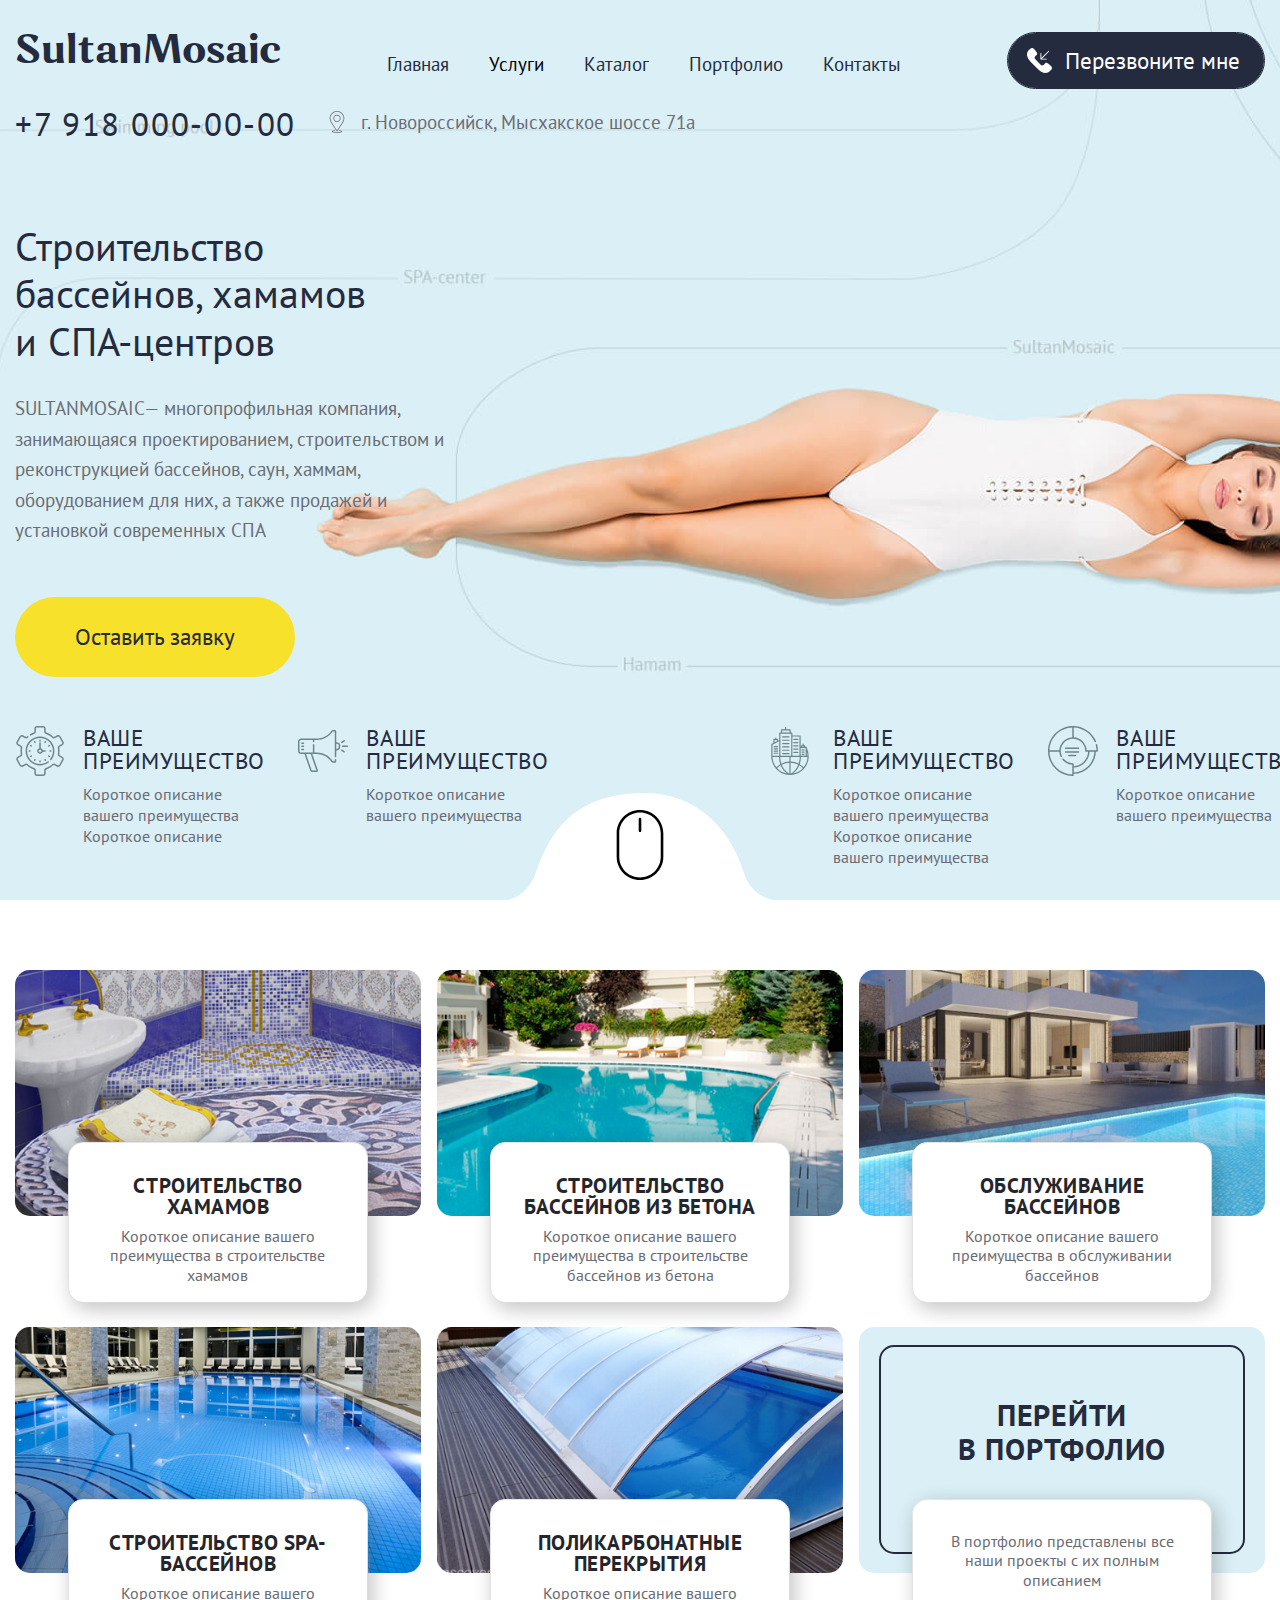
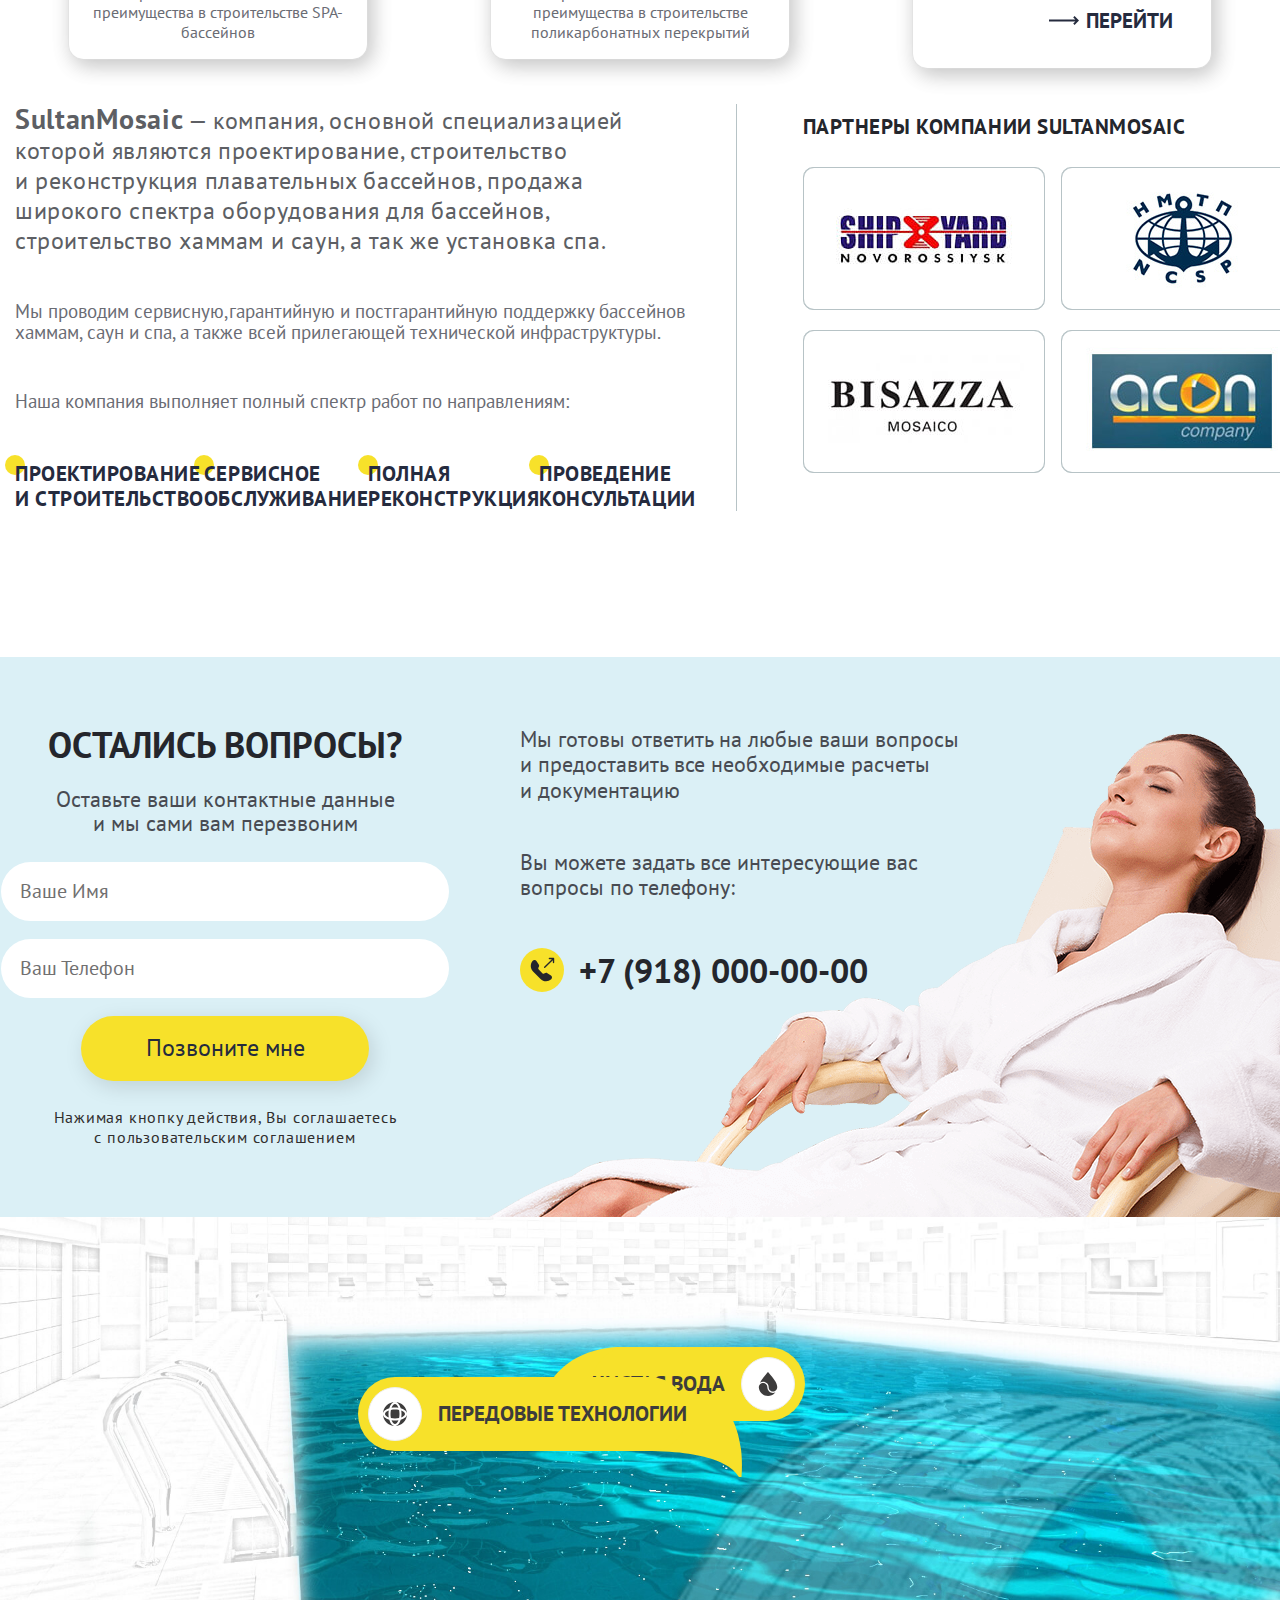
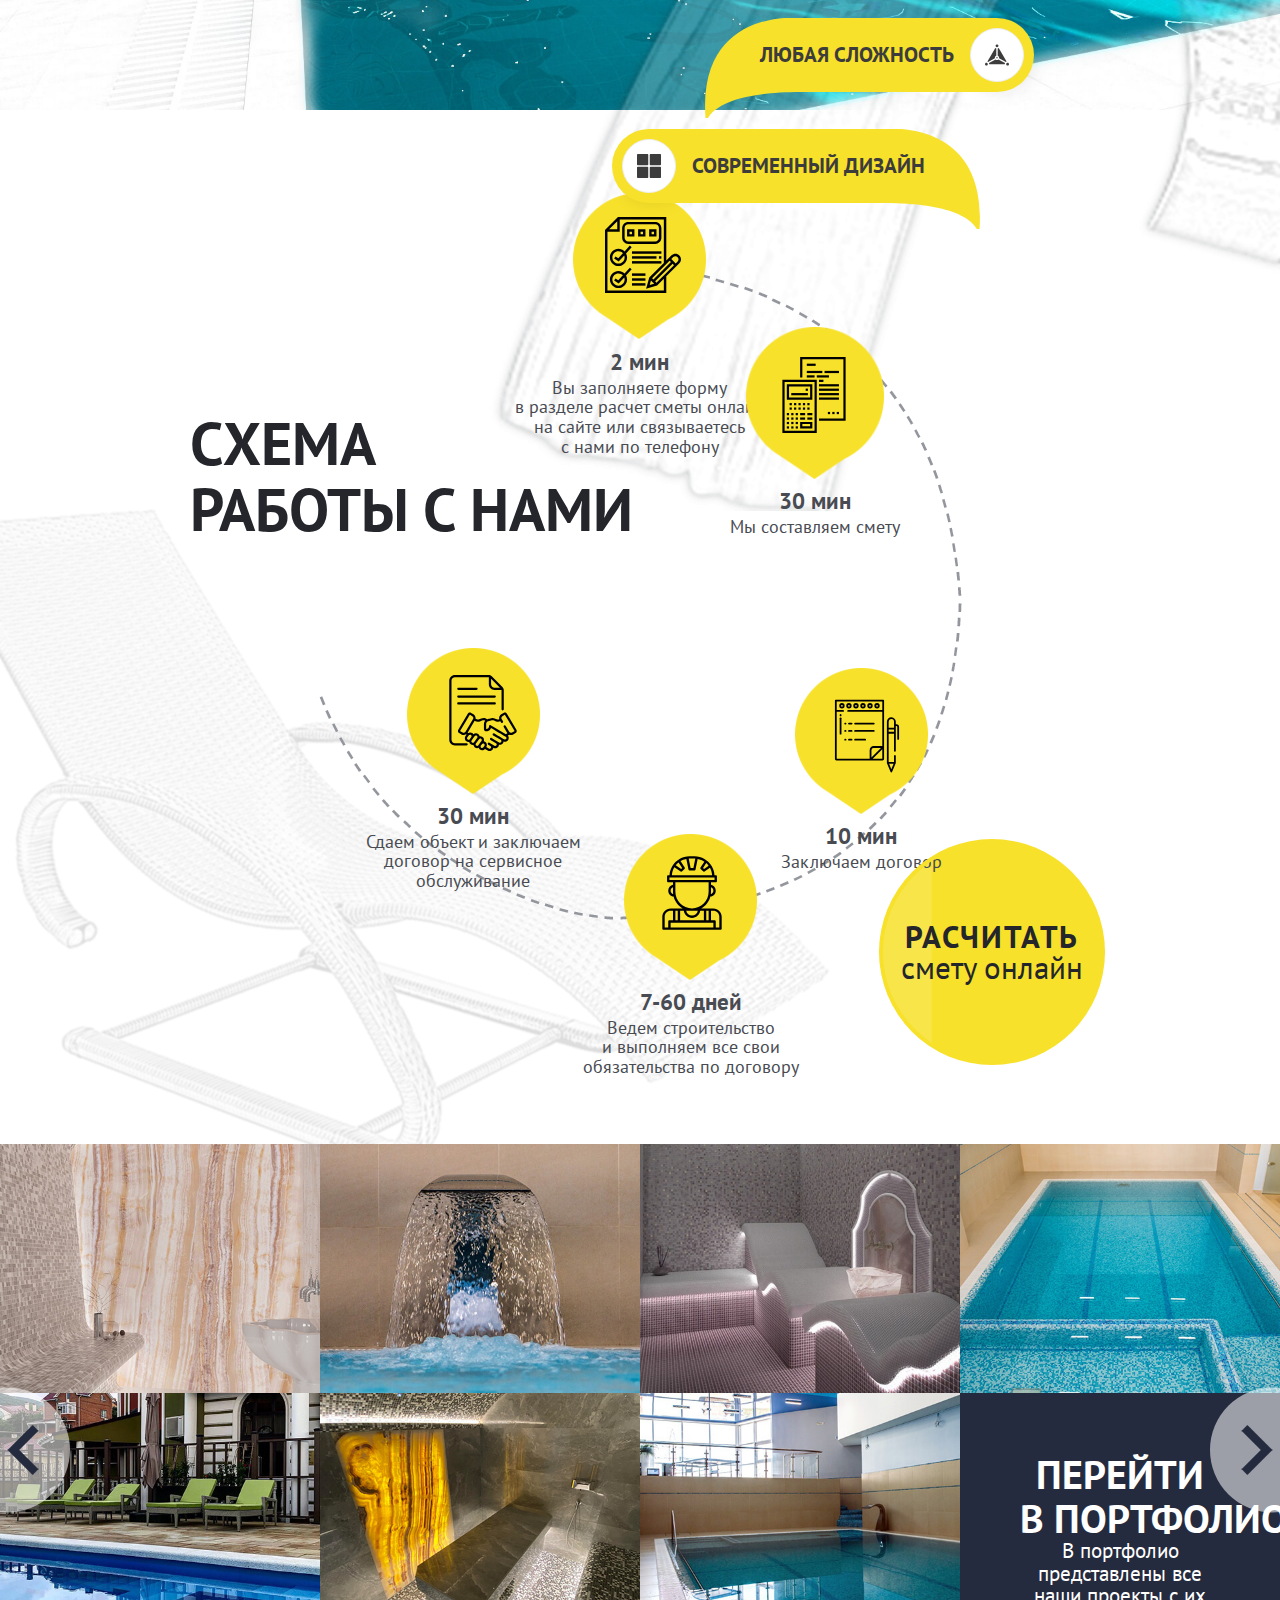
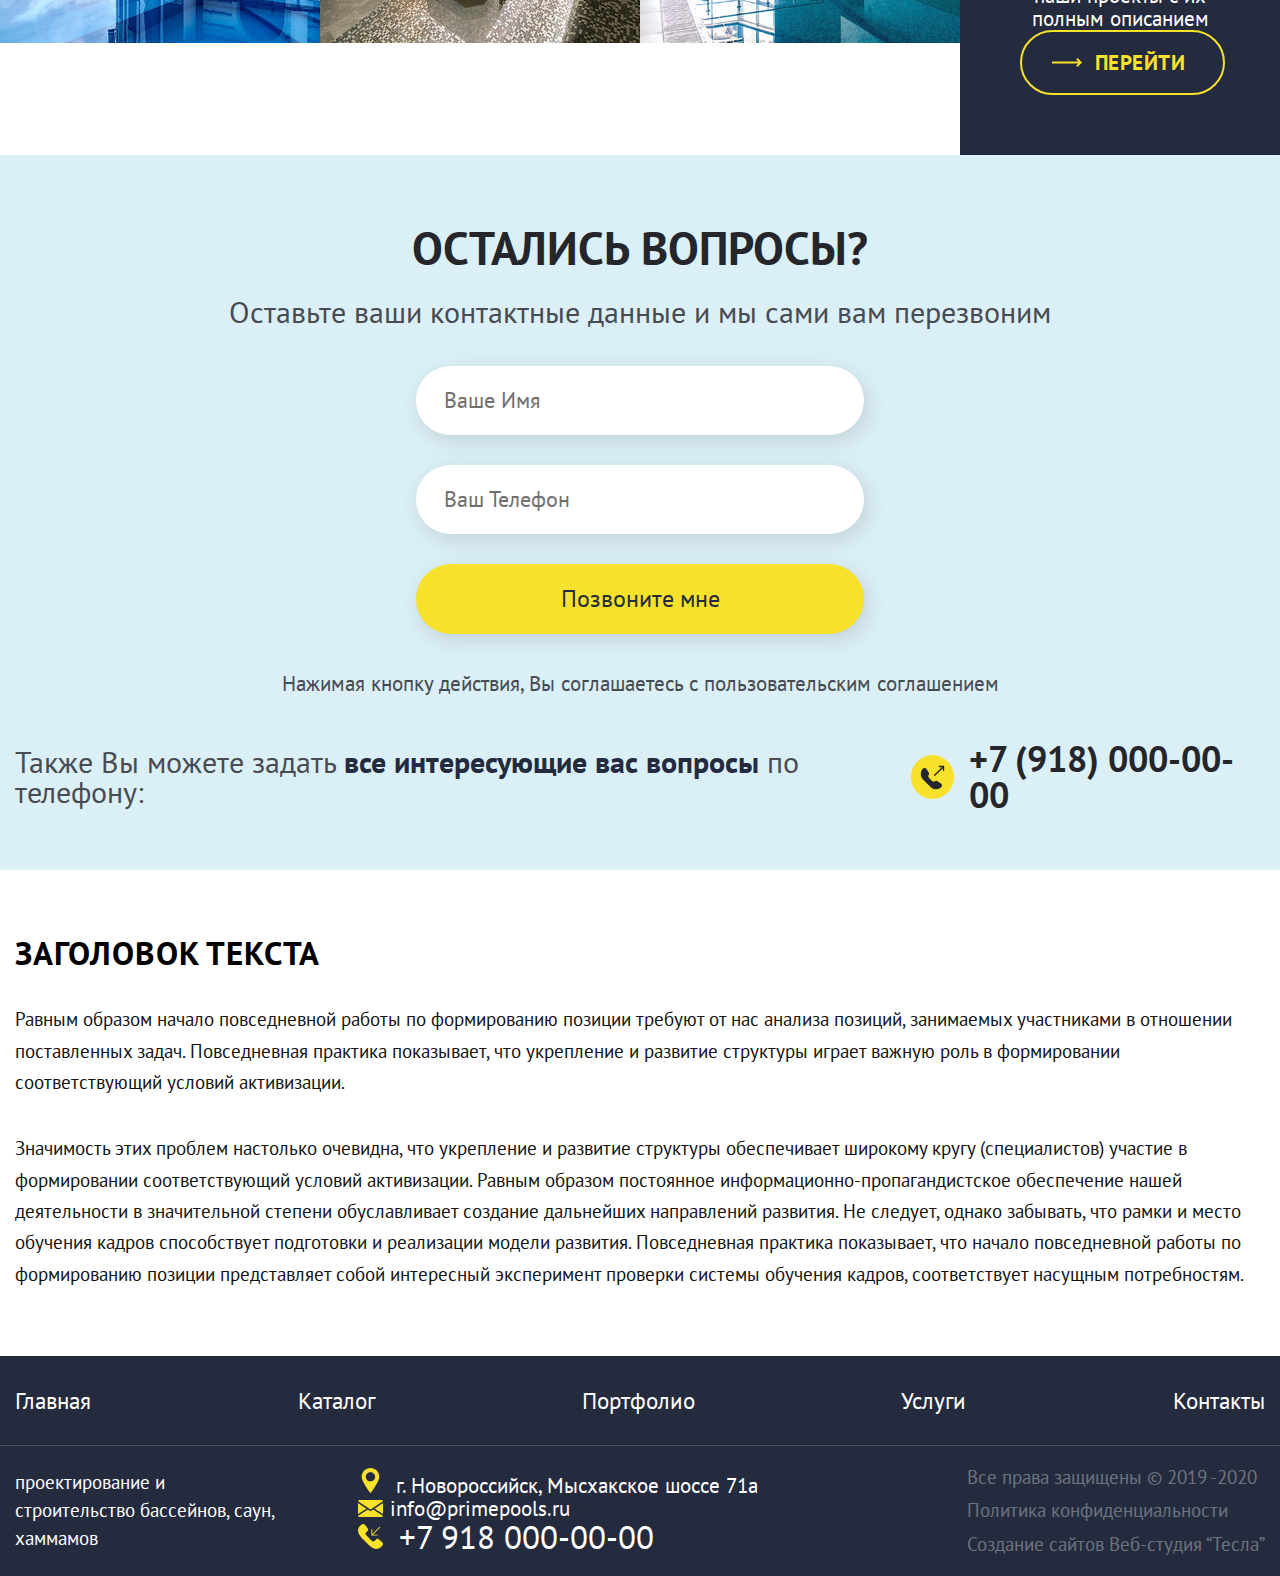
==== commit c6fc2602: "Add files via upload" ====
--- a/index.html
+++ b/index.html
@@ -117,9 +117,55 @@
                 г. Новороссийск, Мысхакское шоссе 71а
             </p>
         </div>
+        <div class="header__burger">
+            <input id="burger" type="checkbox" class="burger-checkbox-switch">
+            <label for="burger" class="burger-checkbox"><span></span></label>
+            <div class="burger-menu-bg">
+                <label for="burger"></label>
+                <div class="burger-menu">
+                    <div class="header__logo logo burger-menu__logo">
+                        <a href="index.html">SultanMosaic</a>
+                    </div>
+                    <a href="index.html" class="header__link burger-menu__link">Главная</a>
+                    <input type="checkbox" id="mobileMenu" class="burger-menu__open">
+                    <label for="mobileMenu" class="burger-menu__open-list"><span>Услуги</span><i
+                            class="fa fa-chevron-right"></i></label>
+                    <div class="burger-menu__list">
+                        <label for="mobileMenu" class="burger-menu__close-list"><i
+                                class="fa fa-chevron-left"></i><span>Назад</span><span></span></label>
+                        <ul>
+                            <li><a href="service.html">Строительство хамамов</a></li>
+                            <li><a href="service.html">Строительство бассейнов из бетона</a></li>
+                            <li><a href="service.html">Обслуживание бассейнов</a></li>
+                            <li><a href="service.html">Строительство SPA-бассейнов</a></li>
+                            <li><a href="service.html">Поликарбонатные перекрытия</a></li>
+                        </ul>
+                    </div>
+                    <a href="portfolio.html" class="header__link burger-menu__link">Портфолио</a>
+                    <a href="catalog.html" class="header__link burger-menu__link">Каталог</a>
+                    <a href="contacts.html" class="header__link burger-menu__link">Контакты</a>
+                    <button class="header__callback-btn burger-menu__callback-btn slide-in popup-callback-open-btn">
+                        <svg version="1.1" xmlns="http://www.w3.org/2000/svg" xmlns:xlink="http://www.w3.org/1999/xlink" x="0px" y="0px" viewBox="0 0 53.942 53.942" style="enable-background:new 0 0 53.942 53.942;" xml:space="preserve">
+                            <path d="M53.364,40.908c-2.008-3.796-8.981-7.912-9.288-8.092c-0.896-0.51-1.831-0.78-2.706-0.78c-1.301,0-2.366,0.596-3.011,1.68
+                                c-1.02,1.22-2.285,2.646-2.592,2.867c-2.376,1.612-4.236,1.429-6.294-0.629L17.987,24.467c-2.045-2.045-2.233-3.928-0.632-6.291
+                                c0.224-0.309,1.65-1.575,2.87-2.596c0.778-0.463,1.312-1.151,1.546-1.995c0.311-1.123,0.082-2.444-0.652-3.731
+                                c-0.173-0.296-4.291-7.27-8.085-9.277c-0.708-0.375-1.506-0.573-2.306-0.573c-1.318,0-2.558,0.514-3.49,1.445L4.7,3.986
+                                c-4.014,4.013-5.467,8.562-4.321,13.52c0.956,4.132,3.742,8.529,8.282,13.068l14.705,14.705c5.746,5.746,11.224,8.66,16.282,8.66
+                                c0,0,0,0,0,0c3.721,0,7.188-1.581,10.306-4.698l2.537-2.537C54.033,45.163,54.383,42.833,53.364,40.908z"/>
+                            <path d="M29.56,24.926c0.122,0.051,0.252,0.077,0.382,0.077h12c0.552,0,1-0.447,1-1s-0.448-1-1-1h-9.586L47.649,7.71
+                                c0.391-0.391,0.391-1.023,0-1.414s-1.023-0.391-1.414,0L30.942,21.589v-9.586c0-0.553-0.448-1-1-1s-1,0.447-1,1v12
+                                c0,0.13,0.027,0.26,0.077,0.382C29.121,24.63,29.316,24.825,29.56,24.926z"/>
+                        </svg>
+                        Перезвоните мне
+                    </button>
+                    <a href="tel:+79180000000" class="burger-menu__phone">+7 918 000-00-00</a>
+                    <a href="mailto:info@primepools.ru" class="burger-menu__mail">info@primepools.ru</a>
+                </div>
+            </div>
+        </div>
     </div>
     <div class="header__bottom">
-        <a href="">
+        <button class="popup-callback-open-btn">
             <svg version="1.1" width="26px" xmlns="http://www.w3.org/2000/svg" xmlns:xlink="http://www.w3.org/1999/xlink" x="0px" y="0px" viewBox="0 0 480 480" style="enable-background:new 0 0 480 480;" xml:space="preserve">
                 <path d="M456,72H24C10.745,72,0,82.745,0,96v288c-0.015,5.043,1.579,9.959,4.552,14.032C9.058,404.285,16.293,407.993,24,408h432
                     c7.696-0.005,14.922-3.7,19.432-9.936c2.98-4.083,4.581-9.009,4.568-14.064V96C480,82.745,469.255,72,456,72z M16,379.416V124.608
@@ -127,8 +173,8 @@
                      M464,379.416L299.08,252L464,124.608V379.416z M464,104.392L244.888,273.64c-2.88,2.223-6.896,2.223-9.776,0L16,104.392V96
                     c0-4.418,3.582-8,8-8h432c4.418,0,8,3.582,8,8V104.392z"/>
             </svg>
-        </a>
-        <a href="">
+        </button>
+        <button class="popup-callback-open-btn">
             <svg version="1.1" width="21px" xmlns="http://www.w3.org/2000/svg" xmlns:xlink="http://www.w3.org/1999/xlink" x="0px" y="0px" viewBox="0 0 512 512" style="enable-background:new 0 0 512 512;" xml:space="preserve">
                 <path d="M511.576,402.975c-3.495-36.288-45.168-65.404-49.7-68.45c-4.483-3.209-44.825-31.284-80.563-31.284
                     c-15.102,0-27.727,4.708-37.921,14.381l-0.974,1.05c-11.765,13.773-35.557,34.151-49.256,34.151c-0.917,0-1.7-0.105-2.411-0.337
@@ -146,103 +192,150 @@
                     c30.157,0,67.615,26.509,69.41,27.789c0.387,0.258,38.704,26.423,41.382,54.26C493.026,414.424,489.789,422.837,482.202,430.572z"
                 />
             </svg>
-        </a>
+        </button>
     </div>
 </header>
 <div id="headerSticky" class="header-sticky">
-<div class="header container">
-    <div class="header__top">
-        <div class="header__logo logo">
-            <a href="index.html">SultanMosaic</a>
+    <div class="header container">
+        <div class="header__top">
+            <div class="header__logo logo">
+                <a href="index.html">SultanMosaic</a>
+            </div>
+            <nav class="header__nav">
+                <ul>
+                    <li><a href="index.html">Главная</a></li>
+                    <li>
+                        <button class="drop">Услуги</button>
+                        <div class="drop-menu-sticky">
+                            <ul>
+                                <li><a href="service.html">Строительство хамамов</a></li>
+                                <li><a href="service.html">Строительство бассейнов из бетона</a></li>
+                                <li><a href="service.html">Обслуживание бассейнов</a></li>
+                                <li><a href="service.html">Строительство SPA-бассейнов</a></li>
+                                <li><a href="service.html">Поликарбонатные перекрытия</a></li>
+                            </ul>
+                        </div>
+                    </li>
+                    <li><a href="catalog.html">Каталог</a></li>
+                    <li><a href="portfolio.html">Портфолио</a></li>
+                    <li><a href="contacts.html">Контакты</a></li>
+                </ul>
+            </nav>
+            <button class="header__callback-btn slide-in popup-callback-open-btn">
+                <svg version="1.1" xmlns="http://www.w3.org/2000/svg" xmlns:xlink="http://www.w3.org/1999/xlink" x="0px" y="0px" viewBox="0 0 53.942 53.942" style="enable-background:new 0 0 53.942 53.942;" xml:space="preserve">
+                    <path d="M53.364,40.908c-2.008-3.796-8.981-7.912-9.288-8.092c-0.896-0.51-1.831-0.78-2.706-0.78c-1.301,0-2.366,0.596-3.011,1.68
+                        c-1.02,1.22-2.285,2.646-2.592,2.867c-2.376,1.612-4.236,1.429-6.294-0.629L17.987,24.467c-2.045-2.045-2.233-3.928-0.632-6.291
+                        c0.224-0.309,1.65-1.575,2.87-2.596c0.778-0.463,1.312-1.151,1.546-1.995c0.311-1.123,0.082-2.444-0.652-3.731
+                        c-0.173-0.296-4.291-7.27-8.085-9.277c-0.708-0.375-1.506-0.573-2.306-0.573c-1.318,0-2.558,0.514-3.49,1.445L4.7,3.986
+                        c-4.014,4.013-5.467,8.562-4.321,13.52c0.956,4.132,3.742,8.529,8.282,13.068l14.705,14.705c5.746,5.746,11.224,8.66,16.282,8.66
+                        c0,0,0,0,0,0c3.721,0,7.188-1.581,10.306-4.698l2.537-2.537C54.033,45.163,54.383,42.833,53.364,40.908z"/>
+                    <path d="M29.56,24.926c0.122,0.051,0.252,0.077,0.382,0.077h12c0.552,0,1-0.447,1-1s-0.448-1-1-1h-9.586L47.649,7.71
+                        c0.391-0.391,0.391-1.023,0-1.414s-1.023-0.391-1.414,0L30.942,21.589v-9.586c0-0.553-0.448-1-1-1s-1,0.447-1,1v12
+                        c0,0.13,0.027,0.26,0.077,0.382C29.121,24.63,29.316,24.825,29.56,24.926z"/>
+                </svg>
+                Перезвоните мне
+            </button>
+            <div class="header__info">
+                <a href="tel:+79180000000" class="header__phone">+7 918 000-00-00</a>
+                <p class="header__address">
+                    <svg version="1.1" xmlns="http://www.w3.org/2000/svg"
+                         xmlns:xlink="http://www.w3.org/1999/xlink" x="0px" y="0px" viewBox="0 0 512 512"
+                         style="enable-background:new 0 0 512 512;" xml:space="preserve">
+                        <path d="M308.25,446.677c-4.608-0.563-8.926,2.765-9.489,7.45c-0.563,4.685,2.773,8.934,7.458,9.498
+                            c34.944,4.207,48.461,11.196,51.669,14.276c-6.221,6.545-42.871,17.033-101.888,17.033s-95.667-10.487-101.888-17.033
+                            c3.191-3.063,16.623-10.018,51.319-14.234c4.685-0.563,8.021-4.821,7.45-9.498c-0.572-4.676-4.872-7.987-9.498-7.441
+                            c-44.356,5.385-66.85,15.863-66.85,31.138C136.533,511.044,243.772,512,256,512c12.228,0,119.467-0.956,119.467-34.133
+                            C375.467,462.549,352.853,452.053,308.25,446.677z"/>
+                        <path d="M256,85.333c-47.053,0-85.333,38.281-85.333,85.333S208.947,256,256,256s85.333-38.281,85.333-85.333
+                            S303.053,85.333,256,85.333z M256,238.933c-37.64,0-68.267-30.626-68.267-68.267c0-37.641,30.626-68.267,68.267-68.267
+                            s68.267,30.626,68.267,68.267C324.267,208.307,293.641,238.933,256,238.933z"/>
+                        <path d="M256,0C161.894,0,85.333,76.561,85.333,170.667c0,53.171,34.176,104.934,35.576,107.034l127.94,196.292
+                            c1.579,2.415,4.267,3.874,7.151,3.874c2.884,0,5.572-1.459,7.151-3.874L390.724,278.4c1.468-2.202,35.942-54.562,35.942-107.733
+                            C426.667,76.561,350.106,0,256,0z M376.474,269.005L256,453.709L135.151,268.297c-0.324-0.486-32.751-49.579-32.751-97.63
+                            c0-84.693,68.907-153.6,153.6-153.6s153.6,68.907,153.6,153.6C409.6,218.598,376.849,268.442,376.474,269.005z"/>
+                    </svg>
+                    г. Новороссийск, Мысхакское шоссе 71а
+                </p>
+            </div>
+            <div class="header__burger">
+                <input id="burger" type="checkbox" class="burger-checkbox-switch">
+                <label for="burger" class="burger-checkbox"><span></span></label>
+                <div class="burger-menu-bg">
+                    <label for="burger"></label>
+                    <div class="burger-menu">
+                        <div class="header__logo logo burger-menu__logo">
+                            <a href="index.html">SultanMosaic</a>
+                        </div>
+                        <a href="index.html" class="header__link burger-menu__link">Главная</a>
+                        <input type="checkbox" id="mobileMenu" class="burger-menu__open">
+                        <label for="mobileMenu" class="burger-menu__open-list"><span>Услуги</span><i
+                                class="fa fa-chevron-right"></i></label>
+                        <div class="burger-menu__list">
+                            <label for="mobileMenu" class="burger-menu__close-list"><i
+                                    class="fa fa-chevron-left"></i><span>Назад</span><span></span></label>
+                            <ul>
+                                <li><a href="service.html">Строительство хамамов</a></li>
+                                <li><a href="service.html">Строительство бассейнов из бетона</a></li>
+                                <li><a href="service.html">Обслуживание бассейнов</a></li>
+                                <li><a href="service.html">Строительство SPA-бассейнов</a></li>
+                                <li><a href="service.html">Поликарбонатные перекрытия</a></li>
+                            </ul>
+                        </div>
+                        <a href="portfolio.html" class="header__link burger-menu__link">Портфолио</a>
+                        <a href="catalog.html" class="header__link burger-menu__link">Каталог</a>
+                        <a href="contacts.html" class="header__link burger-menu__link">Контакты</a>
+                        <button class="header__callback-btn burger-menu__callback-btn slide-in popup-callback-open-btn">
+                            <svg version="1.1" xmlns="http://www.w3.org/2000/svg" xmlns:xlink="http://www.w3.org/1999/xlink" x="0px" y="0px" viewBox="0 0 53.942 53.942" style="enable-background:new 0 0 53.942 53.942;" xml:space="preserve">
+                                <path d="M53.364,40.908c-2.008-3.796-8.981-7.912-9.288-8.092c-0.896-0.51-1.831-0.78-2.706-0.78c-1.301,0-2.366,0.596-3.011,1.68
+                                    c-1.02,1.22-2.285,2.646-2.592,2.867c-2.376,1.612-4.236,1.429-6.294-0.629L17.987,24.467c-2.045-2.045-2.233-3.928-0.632-6.291
+                                    c0.224-0.309,1.65-1.575,2.87-2.596c0.778-0.463,1.312-1.151,1.546-1.995c0.311-1.123,0.082-2.444-0.652-3.731
+                                    c-0.173-0.296-4.291-7.27-8.085-9.277c-0.708-0.375-1.506-0.573-2.306-0.573c-1.318,0-2.558,0.514-3.49,1.445L4.7,3.986
+                                    c-4.014,4.013-5.467,8.562-4.321,13.52c0.956,4.132,3.742,8.529,8.282,13.068l14.705,14.705c5.746,5.746,11.224,8.66,16.282,8.66
+                                    c0,0,0,0,0,0c3.721,0,7.188-1.581,10.306-4.698l2.537-2.537C54.033,45.163,54.383,42.833,53.364,40.908z"/>
+                                <path d="M29.56,24.926c0.122,0.051,0.252,0.077,0.382,0.077h12c0.552,0,1-0.447,1-1s-0.448-1-1-1h-9.586L47.649,7.71
+                                    c0.391-0.391,0.391-1.023,0-1.414s-1.023-0.391-1.414,0L30.942,21.589v-9.586c0-0.553-0.448-1-1-1s-1,0.447-1,1v12
+                                    c0,0.13,0.027,0.26,0.077,0.382C29.121,24.63,29.316,24.825,29.56,24.926z"/>
+                            </svg>
+                            Перезвоните мне
+                        </button>
+                        <a href="tel:+79180000000" class="burger-menu__phone">+7 918 000-00-00</a>
+                        <a href="mailto:info@primepools.ru" class="burger-menu__mail">info@primepools.ru</a>
+                    </div>
+                </div>
+            </div>
         </div>
-        <nav class="header__nav">
-            <ul>
-                <li><a href="index.html">Главная</a></li>
-                <li>
-                    <button class="drop">Услуги</button>
-                    <div class="drop-menu-sticky">
-                        <ul>
-                            <li><a href="service.html">Строительство хамамов</a></li>
-                            <li><a href="service.html">Строительство бассейнов из бетона</a></li>
-                            <li><a href="service.html">Обслуживание бассейнов</a></li>
-                            <li><a href="service.html">Строительство SPA-бассейнов</a></li>
-                            <li><a href="service.html">Поликарбонатные перекрытия</a></li>
-                        </ul>
-                    </div>
-                </li>
-                <li><a href="catalog.html">Каталог</a></li>
-                <li><a href="portfolio.html">Портфолио</a></li>
-                <li><a href="contacts.html">Контакты</a></li>
-            </ul>
-        </nav>
-        <button class="header__callback-btn slide-in popup-callback-open-btn">
-            <svg version="1.1" xmlns="http://www.w3.org/2000/svg" xmlns:xlink="http://www.w3.org/1999/xlink" x="0px" y="0px" viewBox="0 0 53.942 53.942" style="enable-background:new 0 0 53.942 53.942;" xml:space="preserve">
-                <path d="M53.364,40.908c-2.008-3.796-8.981-7.912-9.288-8.092c-0.896-0.51-1.831-0.78-2.706-0.78c-1.301,0-2.366,0.596-3.011,1.68
-                    c-1.02,1.22-2.285,2.646-2.592,2.867c-2.376,1.612-4.236,1.429-6.294-0.629L17.987,24.467c-2.045-2.045-2.233-3.928-0.632-6.291
-                    c0.224-0.309,1.65-1.575,2.87-2.596c0.778-0.463,1.312-1.151,1.546-1.995c0.311-1.123,0.082-2.444-0.652-3.731
-                    c-0.173-0.296-4.291-7.27-8.085-9.277c-0.708-0.375-1.506-0.573-2.306-0.573c-1.318,0-2.558,0.514-3.49,1.445L4.7,3.986
-                    c-4.014,4.013-5.467,8.562-4.321,13.52c0.956,4.132,3.742,8.529,8.282,13.068l14.705,14.705c5.746,5.746,11.224,8.66,16.282,8.66
-                    c0,0,0,0,0,0c3.721,0,7.188-1.581,10.306-4.698l2.537-2.537C54.033,45.163,54.383,42.833,53.364,40.908z"/>
-                <path d="M29.56,24.926c0.122,0.051,0.252,0.077,0.382,0.077h12c0.552,0,1-0.447,1-1s-0.448-1-1-1h-9.586L47.649,7.71
-                    c0.391-0.391,0.391-1.023,0-1.414s-1.023-0.391-1.414,0L30.942,21.589v-9.586c0-0.553-0.448-1-1-1s-1,0.447-1,1v12
-                    c0,0.13,0.027,0.26,0.077,0.382C29.121,24.63,29.316,24.825,29.56,24.926z"/>
-            </svg>
-            Перезвоните мне
-        </button>
-        <div class="header__info">
-            <a href="tel:+79180000000" class="header__phone">+7 918 000-00-00</a>
-            <p class="header__address">
-                <svg version="1.1" xmlns="http://www.w3.org/2000/svg"
-                     xmlns:xlink="http://www.w3.org/1999/xlink" x="0px" y="0px" viewBox="0 0 512 512"
-                     style="enable-background:new 0 0 512 512;" xml:space="preserve">
-                    <path d="M308.25,446.677c-4.608-0.563-8.926,2.765-9.489,7.45c-0.563,4.685,2.773,8.934,7.458,9.498
-                        c34.944,4.207,48.461,11.196,51.669,14.276c-6.221,6.545-42.871,17.033-101.888,17.033s-95.667-10.487-101.888-17.033
-                        c3.191-3.063,16.623-10.018,51.319-14.234c4.685-0.563,8.021-4.821,7.45-9.498c-0.572-4.676-4.872-7.987-9.498-7.441
-                        c-44.356,5.385-66.85,15.863-66.85,31.138C136.533,511.044,243.772,512,256,512c12.228,0,119.467-0.956,119.467-34.133
-                        C375.467,462.549,352.853,452.053,308.25,446.677z"/>
-                    <path d="M256,85.333c-47.053,0-85.333,38.281-85.333,85.333S208.947,256,256,256s85.333-38.281,85.333-85.333
-                        S303.053,85.333,256,85.333z M256,238.933c-37.64,0-68.267-30.626-68.267-68.267c0-37.641,30.626-68.267,68.267-68.267
-                        s68.267,30.626,68.267,68.267C324.267,208.307,293.641,238.933,256,238.933z"/>
-                    <path d="M256,0C161.894,0,85.333,76.561,85.333,170.667c0,53.171,34.176,104.934,35.576,107.034l127.94,196.292
-                        c1.579,2.415,4.267,3.874,7.151,3.874c2.884,0,5.572-1.459,7.151-3.874L390.724,278.4c1.468-2.202,35.942-54.562,35.942-107.733
-                        C426.667,76.561,350.106,0,256,0z M376.474,269.005L256,453.709L135.151,268.297c-0.324-0.486-32.751-49.579-32.751-97.63
-                        c0-84.693,68.907-153.6,153.6-153.6s153.6,68.907,153.6,153.6C409.6,218.598,376.849,268.442,376.474,269.005z"/>
+        <div class="header__bottom">
+            <button class="popup-callback-open-btn">
+                <svg version="1.1" width="26px" xmlns="http://www.w3.org/2000/svg" xmlns:xlink="http://www.w3.org/1999/xlink" x="0px" y="0px" viewBox="0 0 480 480" style="enable-background:new 0 0 480 480;" xml:space="preserve">
+                    <path d="M456,72H24C10.745,72,0,82.745,0,96v288c-0.015,5.043,1.579,9.959,4.552,14.032C9.058,404.285,16.293,407.993,24,408h432
+                        c7.696-0.005,14.922-3.7,19.432-9.936c2.98-4.083,4.581-9.009,4.568-14.064V96C480,82.745,469.255,72,456,72z M16,379.416V124.608
+                        L180.92,252L16,379.416z M25.88,392L194,262.112l31.336,24.192c8.639,6.668,20.689,6.668,29.328,0L286,262.112L454.12,392H25.88z
+                         M464,379.416L299.08,252L464,124.608V379.416z M464,104.392L244.888,273.64c-2.88,2.223-6.896,2.223-9.776,0L16,104.392V96
+                        c0-4.418,3.582-8,8-8h432c4.418,0,8,3.582,8,8V104.392z"/>
                 </svg>
-                г. Новороссийск, Мысхакское шоссе 71а
-            </p>
+            </button>
+            <button class="popup-callback-open-btn">
+                <svg version="1.1" width="21px" xmlns="http://www.w3.org/2000/svg" xmlns:xlink="http://www.w3.org/1999/xlink" x="0px" y="0px" viewBox="0 0 512 512" style="enable-background:new 0 0 512 512;" xml:space="preserve">
+                    <path d="M511.576,402.975c-3.495-36.288-45.168-65.404-49.7-68.45c-4.483-3.209-44.825-31.284-80.563-31.284
+                        c-15.102,0-27.727,4.708-37.921,14.381l-0.974,1.05c-11.765,13.773-35.557,34.151-49.256,34.151c-0.917,0-1.7-0.105-2.411-0.337
+                        c-7.754-5.701-46.081-34.235-71.453-59.617c-20.388-20.388-53.266-63.131-59.879-71.792c-3.447-11.116,16.969-37.357,34.11-52.178
+                        l0.96-0.945C232.82,127.465,179.63,53.19,177.562,50.354C176.187,48.301,143.409,0,103.931,0C90.352,0,78.091,5.29,68.14,15.126
+                        c-4.608,3.782-112.091,94.081-47.169,226.941c3.242,6.666,7.291,13.379,12.734,21.143c15.933,22.756,57.205,79.89,96.286,118.966
+                        c37.104,37.109,95.193,79.356,118.446,95.79c7.979,5.646,14.902,9.826,21.797,13.188C298.686,504.991,327.392,512,355.553,512
+                        c82.941,0,133.968-59.435,140.959-68.097C507.818,432.205,513.027,418.063,511.576,402.975z M482.202,430.572l-0.678,0.561
+                        c-4.975,6.255-50.779,60.901-125.971,60.901h-0.019c-25.162,0-50.984-6.145-76.743-18.674c-5.916-2.874-11.97-6.45-19.061-11.464
+                        c-22.842-16.148-79.871-57.549-115.911-93.598c-37.987-37.988-78.458-94-94.095-116.335c-4.846-6.904-8.394-12.763-11.178-18.483
+                        C-18.683,116.357,70.217,38.718,81.199,29.653c6.914-6.799,14.348-10.099,22.732-10.099c24.189,0,49.619,30.09,57.592,41.989
+                        c12.896,17.743,41.406,69.045,18.827,92.908c-2.13,1.843-52.049,45.436-38.441,75.507l1.127,1.891
+                        c4.035,5.3,40.065,52.484,62.434,74.848c27.769,27.77,69.992,58.843,74.719,62.3l1.676,0.983
+                        c3.452,1.595,7.257,2.397,11.307,2.397c28.758,0,62.687-39.334,64.052-40.938c6.054-5.739,14.157-8.642,24.089-8.642
+                        c30.157,0,67.615,26.509,69.41,27.789c0.387,0.258,38.704,26.423,41.382,54.26C493.026,414.424,489.789,422.837,482.202,430.572z"
+                    />
+                </svg>
+            </button>
         </div>
     </div>
-    <div class="header__bottom">
-        <a href="">
-            <svg version="1.1" width="26px" xmlns="http://www.w3.org/2000/svg" xmlns:xlink="http://www.w3.org/1999/xlink" x="0px" y="0px" viewBox="0 0 480 480" style="enable-background:new 0 0 480 480;" xml:space="preserve">
-                <path d="M456,72H24C10.745,72,0,82.745,0,96v288c-0.015,5.043,1.579,9.959,4.552,14.032C9.058,404.285,16.293,407.993,24,408h432
-                    c7.696-0.005,14.922-3.7,19.432-9.936c2.98-4.083,4.581-9.009,4.568-14.064V96C480,82.745,469.255,72,456,72z M16,379.416V124.608
-                    L180.92,252L16,379.416z M25.88,392L194,262.112l31.336,24.192c8.639,6.668,20.689,6.668,29.328,0L286,262.112L454.12,392H25.88z
-                     M464,379.416L299.08,252L464,124.608V379.416z M464,104.392L244.888,273.64c-2.88,2.223-6.896,2.223-9.776,0L16,104.392V96
-                    c0-4.418,3.582-8,8-8h432c4.418,0,8,3.582,8,8V104.392z"/>
-            </svg>
-        </a>
-        <a href="">
-            <svg version="1.1" width="21px" xmlns="http://www.w3.org/2000/svg" xmlns:xlink="http://www.w3.org/1999/xlink" x="0px" y="0px" viewBox="0 0 512 512" style="enable-background:new 0 0 512 512;" xml:space="preserve">
-                <path d="M511.576,402.975c-3.495-36.288-45.168-65.404-49.7-68.45c-4.483-3.209-44.825-31.284-80.563-31.284
-                    c-15.102,0-27.727,4.708-37.921,14.381l-0.974,1.05c-11.765,13.773-35.557,34.151-49.256,34.151c-0.917,0-1.7-0.105-2.411-0.337
-                    c-7.754-5.701-46.081-34.235-71.453-59.617c-20.388-20.388-53.266-63.131-59.879-71.792c-3.447-11.116,16.969-37.357,34.11-52.178
-                    l0.96-0.945C232.82,127.465,179.63,53.19,177.562,50.354C176.187,48.301,143.409,0,103.931,0C90.352,0,78.091,5.29,68.14,15.126
-                    c-4.608,3.782-112.091,94.081-47.169,226.941c3.242,6.666,7.291,13.379,12.734,21.143c15.933,22.756,57.205,79.89,96.286,118.966
-                    c37.104,37.109,95.193,79.356,118.446,95.79c7.979,5.646,14.902,9.826,21.797,13.188C298.686,504.991,327.392,512,355.553,512
-                    c82.941,0,133.968-59.435,140.959-68.097C507.818,432.205,513.027,418.063,511.576,402.975z M482.202,430.572l-0.678,0.561
-                    c-4.975,6.255-50.779,60.901-125.971,60.901h-0.019c-25.162,0-50.984-6.145-76.743-18.674c-5.916-2.874-11.97-6.45-19.061-11.464
-                    c-22.842-16.148-79.871-57.549-115.911-93.598c-37.987-37.988-78.458-94-94.095-116.335c-4.846-6.904-8.394-12.763-11.178-18.483
-                    C-18.683,116.357,70.217,38.718,81.199,29.653c6.914-6.799,14.348-10.099,22.732-10.099c24.189,0,49.619,30.09,57.592,41.989
-                    c12.896,17.743,41.406,69.045,18.827,92.908c-2.13,1.843-52.049,45.436-38.441,75.507l1.127,1.891
-                    c4.035,5.3,40.065,52.484,62.434,74.848c27.769,27.77,69.992,58.843,74.719,62.3l1.676,0.983
-                    c3.452,1.595,7.257,2.397,11.307,2.397c28.758,0,62.687-39.334,64.052-40.938c6.054-5.739,14.157-8.642,24.089-8.642
-                    c30.157,0,67.615,26.509,69.41,27.789c0.387,0.258,38.704,26.423,41.382,54.26C493.026,414.424,489.789,422.837,482.202,430.572z"
-                />
-            </svg>
-        </a>
-    </div>
-</div></div>            <div class="first-screen-main__center container">
+</div>            <div class="first-screen-main__center container">
                 <h1 class="first-screen-main__title">Строительство бассейнов, хамамов и&nbsp;СПА-центров</h1>
                 <p class="first-screen-main__content">SULTANMOSAIC&mdash; многопрофильная компания, занимающаяся
                     проектированием, строительством и реконструкцией бассейнов, саун, хаммам, оборудованием для них, а&nbsp;также
@@ -980,14 +1073,60 @@
                 </li>
                 <li><a href="contacts.html">Контакты</a></li>
             </ul>
+            <div class="footer__logo logo footer__logo-mobile">
+                <a href="index.html">SultanMosaic</a>
+            </div>
+            <div class="header__burger footer__burger">
+                <input id="burger" type="checkbox" class="burger-checkbox-switch">
+                <label for="burger" class="burger-checkbox"><span></span></label>
+                <div class="burger-menu-bg">
+                    <label for="burger"></label>
+                    <div class="burger-menu">
+                        <div class="header__logo logo burger-menu__logo">
+                            <a href="index.html">SultanMosaic</a>
+                        </div>
+                        <a href="index.html" class="header__link burger-menu__link">Главная</a>
+                        <input type="checkbox" id="mobileMenu" class="burger-menu__open">
+                        <label for="mobileMenu" class="burger-menu__open-list"><span>Услуги</span><i
+                                class="fa fa-chevron-right"></i></label>
+                        <div class="burger-menu__list">
+                            <label for="mobileMenu" class="burger-menu__close-list"><i
+                                    class="fa fa-chevron-left"></i><span>Назад</span><span></span></label>
+                            <ul>
+                                <li><a href="service.html">Строительство хамамов</a></li>
+                                <li><a href="service.html">Строительство бассейнов из бетона</a></li>
+                                <li><a href="service.html">Обслуживание бассейнов</a></li>
+                                <li><a href="service.html">Строительство SPA-бассейнов</a></li>
+                                <li><a href="service.html">Поликарбонатные перекрытия</a></li>
+                            </ul>
+                        </div>
+                        <a href="portfolio.html" class="header__link burger-menu__link">Портфолио</a>
+                        <a href="catalog.html" class="header__link burger-menu__link">Каталог</a>
+                        <a href="contacts.html" class="header__link burger-menu__link">Контакты</a>
+                        <button class="header__callback-btn burger-menu__callback-btn slide-in popup-callback-open-btn">
+                            <svg version="1.1" xmlns="http://www.w3.org/2000/svg" xmlns:xlink="http://www.w3.org/1999/xlink" x="0px" y="0px" viewBox="0 0 53.942 53.942" style="enable-background:new 0 0 53.942 53.942;" xml:space="preserve">
+                                <path d="M53.364,40.908c-2.008-3.796-8.981-7.912-9.288-8.092c-0.896-0.51-1.831-0.78-2.706-0.78c-1.301,0-2.366,0.596-3.011,1.68
+                                    c-1.02,1.22-2.285,2.646-2.592,2.867c-2.376,1.612-4.236,1.429-6.294-0.629L17.987,24.467c-2.045-2.045-2.233-3.928-0.632-6.291
+                                    c0.224-0.309,1.65-1.575,2.87-2.596c0.778-0.463,1.312-1.151,1.546-1.995c0.311-1.123,0.082-2.444-0.652-3.731
+                                    c-0.173-0.296-4.291-7.27-8.085-9.277c-0.708-0.375-1.506-0.573-2.306-0.573c-1.318,0-2.558,0.514-3.49,1.445L4.7,3.986
+                                    c-4.014,4.013-5.467,8.562-4.321,13.52c0.956,4.132,3.742,8.529,8.282,13.068l14.705,14.705c5.746,5.746,11.224,8.66,16.282,8.66
+                                    c0,0,0,0,0,0c3.721,0,7.188-1.581,10.306-4.698l2.537-2.537C54.033,45.163,54.383,42.833,53.364,40.908z"/>
+                                <path d="M29.56,24.926c0.122,0.051,0.252,0.077,0.382,0.077h12c0.552,0,1-0.447,1-1s-0.448-1-1-1h-9.586L47.649,7.71
+                                    c0.391-0.391,0.391-1.023,0-1.414s-1.023-0.391-1.414,0L30.942,21.589v-9.586c0-0.553-0.448-1-1-1s-1,0.447-1,1v12
+                                    c0,0.13,0.027,0.26,0.077,0.382C29.121,24.63,29.316,24.825,29.56,24.926z"/>
+                            </svg>
+                            Перезвоните мне
+                        </button>
+                        <a href="tel:+79180000000" class="burger-menu__phone">+7 918 000-00-00</a>
+                        <a href="mailto:info@primepools.ru" class="burger-menu__mail">info@primepools.ru</a>
+                    </div>
+                </div>
+            </div>
         </div>
     </div>
     <div class="footer__row">
         <div class="container">
             <div class="footer__left">
-                <div class="footer__logo logo">
-                    <a href="index.html">SultanMosaic</a>
-                </div>
                 <p class="footer__content">проектирование и строительство бассейнов, саун, хаммамов</p>
             </div>
             <div class="footer__right">
--- a/css/style.css
+++ b/css/style.css
@@ -82,12 +82,17 @@
 
 .logo {
   font-family: "logo" !important;
-  font-size: 4.15rem;
+  font-size: 41.5px;
   font-weight: 700;
   cursor: pointer;
   white-space: nowrap;
   -webkit-user-select: none;
           user-select: none;
+}
+@media (max-width: 450px) {
+  .logo {
+    font-size: 35px;
+  }
 }
 
 .yellow-button {
@@ -242,6 +247,11 @@
 
 html {
   font-size: 10px;
+}
+@media (max-width: 850px) {
+  html {
+    font-size: 7px;
+  }
 }
 
 body {
@@ -591,10 +601,35 @@
   padding-top: 32px;
   padding-bottom: 32px;
 }
+@media (max-width: 1455px) {
+  .header {
+    padding-bottom: 10px;
+  }
+}
+.header__burger {
+  display: none;
+  position: relative;
+}
+@media (max-width: 850px) {
+  .header__burger {
+    display: block;
+  }
+}
 .header__top {
   display: flex;
   justify-content: space-between;
   align-items: flex-start;
+  flex-wrap: wrap;
+}
+@media (max-width: 1098px) {
+  .header__top {
+    align-items: center;
+  }
+}
+@media (max-width: 850px) {
+  .header__top > .header__nav, .header__top > .header__callback-btn, .header__top > .header__info {
+    display: none;
+  }
 }
 .header__logo {
   color: #252b3e;
@@ -618,14 +653,23 @@
 .header__nav > ul > li > a:hover, .header__nav > ul > li > button:hover {
   font-family: "PT sans bold";
 }
-.header__nav > ul > li > a:hover + .drop-menu > ul, .header__nav > ul > li > button:hover + .drop-menu > ul {
+.header__nav > ul > li > a:focus + .drop-menu > ul, .header__nav > ul > li > button:focus + .drop-menu > ul {
   max-height: 200px;
 }
-.header__nav > ul > li > a:hover + .drop-menu:before, .header__nav > ul > li > button:hover + .drop-menu:before {
+.header__nav > ul > li > a:focus + .drop-menu:before, .header__nav > ul > li > button:focus + .drop-menu:before {
   height: 115%;
 }
-.header__nav > ul > li > a:hover + .drop-menu:after, .header__nav > ul > li > button:hover + .drop-menu:after {
+.header__nav > ul > li > a:focus + .drop-menu:after, .header__nav > ul > li > button:focus + .drop-menu:after {
   width: 10px;
+}
+@media (max-width: 1098px) {
+  .header__nav > ul > li > a:focus + .drop-menu > ul, .header__nav > ul > li > button:focus + .drop-menu > ul {
+    max-height: 200px;
+    padding: 20px;
+  }
+  .header__nav > ul > li > a:focus + .drop-menu:before, .header__nav > ul > li > button:focus + .drop-menu:before {
+    height: 100%;
+  }
 }
 .header__callback-btn {
   color: #ffffff;
@@ -650,6 +694,22 @@
   flex-direction: column;
   align-items: flex-end;
 }
+@media (max-width: 1455px) {
+  .header__info {
+    flex-direction: row;
+    align-items: center;
+  }
+}
+@media (max-width: 1098px) {
+  .header__info {
+    align-items: flex-end;
+  }
+}
+@media (max-width: 972px) {
+  .header__info {
+    flex-direction: column;
+  }
+}
 .header__phone {
   margin-top: 12px;
   font-size: 3.25rem;
@@ -657,6 +717,11 @@
   text-align: right;
   color: #252b3e;
 }
+@media (max-width: 1455px) {
+  .header__phone {
+    margin-right: 30px;
+  }
+}
 .header__address {
   font-size: 1.85rem;
   text-align: right;
@@ -678,7 +743,13 @@
   align-items: center;
   margin-top: -11px;
 }
-.header__bottom > a {
+@media (max-width: 1455px) {
+  .header__bottom {
+    display: none;
+  }
+}
+.header__bottom > button {
+  background-color: transparent;
   margin-right: 15px;
 }
 .header__bottom path {
@@ -693,10 +764,34 @@
   width: -webkit-max-content;
   width: max-content;
 }
+@media (max-width: 1098px) {
+  .drop-menu {
+    left: -20px;
+    background-color: #ffffff;
+    position: absolute;
+    z-index: 700;
+    top: 100%;
+    width: -webkit-max-content;
+    width: max-content;
+    border-radius: 15px;
+  }
+  .drop-menu:hover > ul {
+    padding: 20px;
+    max-height: 200px;
+  }
+}
 .drop-menu > ul {
   transition: all 0.2s linear;
   overflow: hidden;
   max-height: 0;
+}
+@media (max-width: 1098px) {
+  .drop-menu > ul {
+    transition: all 0.2s linear;
+    overflow: hidden;
+    max-height: 0;
+    padding: 0 20px;
+  }
 }
 .drop-menu::before {
   content: "";
@@ -707,6 +802,22 @@
   width: 1px;
   display: block;
   transition: all 0.2s linear;
+  background-color: #252b3e;
+}
+@media (max-width: 1098px) {
+  .drop-menu::before {
+    content: "";
+    position: absolute;
+    z-index: -2;
+    border-radius: 15px;
+    transition: all 0.25s ease-out;
+    top: 0;
+    left: 0;
+    width: 100%;
+    height: 100%;
+    box-shadow: 4px 5.7px 21px 0 rgba(0, 0, 0, 0.13);
+    background-color: #ffffff;
+  }
 }
 .drop-menu::after {
   content: "";
@@ -719,6 +830,11 @@
   display: block;
   transition: all 0.05s linear;
 }
+@media (max-width: 1098px) {
+  .drop-menu::after {
+    content: none;
+  }
+}
 .drop-menu a {
   background-color: transparent;
   font-size: 1.85rem;
@@ -740,6 +856,29 @@
   background-color: #252b3e;
   display: block;
 }
+@media (max-width: 1098px) {
+  .drop-menu a {
+    background-color: transparent;
+    font-size: 1.85rem;
+    display: block;
+    padding: 5px 20px;
+    position: relative;
+  }
+  .drop-menu a:hover {
+    font-family: "PT sans bold";
+  }
+  .drop-menu a::before {
+    content: "";
+    position: absolute;
+    left: 0;
+    top: 50%;
+    transform: translateY(-50%);
+    height: 1px;
+    width: 10px;
+    background-color: #252b3e;
+    display: block;
+  }
+}
 .drop-menu:hover > ul {
   max-height: 200px;
 }
@@ -748,6 +887,15 @@
 }
 .drop-menu:hover:after {
   width: 10px;
+}
+@media (max-width: 1098px) {
+  .drop-menu:hover > ul {
+    max-height: 200px;
+    padding: 20px;
+  }
+  .drop-menu:hover:before {
+    height: 100%;
+  }
 }
 
 .header-sticky {
@@ -757,8 +905,17 @@
   background-color: #ffffff;
   z-index: 800;
   transition: top 0.5s linear;
-}
-.header-sticky .drop-menu-sticky {
+  box-shadow: 4px 5.7px 21px 0 rgba(0, 0, 0, 0.13);
+}
+.header-sticky .header__nav > ul > li > button:hover {
+  font-family: "PT sans bold";
+}
+.header-sticky .header__nav > ul > li > button:hover + .drop-menu-sticky > ul {
+  max-height: 200px;
+  padding: 20px;
+}
+
+.drop-menu-sticky {
   left: -20px;
   background-color: #ffffff;
   position: absolute;
@@ -768,11 +925,11 @@
   width: max-content;
   border-radius: 15px;
 }
-.header-sticky .drop-menu-sticky:hover > ul {
+.drop-menu-sticky:hover > ul {
   padding: 20px;
   max-height: 200px;
 }
-.header-sticky .drop-menu-sticky:before {
+.drop-menu-sticky:before {
   content: "";
   position: absolute;
   z-index: -2;
@@ -782,25 +939,26 @@
   left: 0;
   width: 100%;
   height: 100%;
+  background-color: #ffffff;
   box-shadow: 4px 5.7px 21px 0 rgba(0, 0, 0, 0.13);
 }
-.header-sticky .drop-menu-sticky > ul {
+.drop-menu-sticky > ul {
   transition: all 0.2s linear;
   overflow: hidden;
   max-height: 0;
   padding: 0 20px;
 }
-.header-sticky .drop-menu-sticky > ul a {
+.drop-menu-sticky > ul a {
   background-color: transparent;
   font-size: 1.85rem;
   display: block;
   padding: 5px 20px;
   position: relative;
 }
-.header-sticky .drop-menu-sticky > ul a:hover {
-  font-family: "PT sans bold";
-}
-.header-sticky .drop-menu-sticky > ul a::before {
+.drop-menu-sticky > ul a:hover {
+  font-family: "PT sans bold";
+}
+.drop-menu-sticky > ul a::before {
   content: "";
   position: absolute;
   left: 0;
@@ -811,12 +969,180 @@
   background-color: #252b3e;
   display: block;
 }
-.header-sticky .header__nav > ul > li > button:hover {
-  font-family: "PT sans bold";
-}
-.header-sticky .header__nav > ul > li > button:hover + .drop-menu-sticky > ul {
-  max-height: 200px;
-  padding: 20px;
+
+.burger-checkbox {
+  height: 100%;
+  width: 100%;
+  display: flex;
+  align-items: center;
+}
+.burger-checkbox > span {
+  display: block;
+  margin: 10px;
+  height: 2px;
+  width: 40px;
+  background-color: #252b3e;
+}
+.burger-checkbox > span:before {
+  top: 0;
+}
+.burger-checkbox > span:after {
+  bottom: 0;
+}
+.burger-checkbox > span:before, .burger-checkbox > span:after {
+  content: "";
+  position: absolute;
+  left: 10px;
+  display: block;
+  height: 2px;
+  width: 40px;
+  background-color: #252b3e;
+}
+.burger-checkbox-switch {
+  display: none;
+}
+.burger-checkbox-switch:checked ~ .burger-menu-bg {
+  left: 0;
+  opacity: 1;
+  transition: opacity 0.3s linear;
+}
+.burger-checkbox-switch:checked ~ .burger-menu-bg > .burger-menu {
+  margin-left: 0;
+  transition: margin-left 0.3s linear 0.3s;
+}
+
+.burger-menu {
+  padding: 10px;
+  box-shadow: 3px 4px 6px 1px rgba(0, 0, 0, 0.1);
+  border-radius: 5px;
+  border: 1px solid #f8f8f8;
+  background-color: white;
+  max-width: 60%;
+  min-height: 50%;
+  position: relative;
+  margin-left: -100%;
+  transition: margin-left 0.3s linear;
+}
+@media (max-width: 550px) {
+  .burger-menu {
+    max-width: 100%;
+  }
+}
+.burger-menu-bg {
+  position: fixed;
+  top: 0;
+  left: -150%;
+  bottom: 0;
+  right: 0;
+  width: 100%;
+  height: 100%;
+  z-index: 1000;
+  background-color: rgba(255, 255, 255, 0.8);
+  opacity: 0;
+  transition: opacity 0.3s linear 0.3s, left 0s linear 0.6s;
+}
+.burger-menu-bg > label {
+  position: absolute;
+  width: 100%;
+  height: 100%;
+  display: block;
+  opacity: 0;
+}
+.burger-menu__logo {
+  text-align: center;
+}
+.burger-menu__callback-btn {
+  margin: 15px auto;
+}
+.burger-menu__open-list {
+  padding: 10px;
+  font-size: 2rem;
+  width: 100%;
+  border-bottom: 1px solid #d9d9d9;
+  display: flex;
+  justify-content: space-between;
+  align-items: center;
+  background-color: transparent;
+  color: #252b3e;
+}
+.burger-menu__open-list span {
+  color: black;
+}
+.burger-menu__open-list i {
+  transition: all 0.3s linear;
+}
+.burger-menu__close-list {
+  padding: 10px;
+  font-size: 17px;
+  width: 100%;
+  border-bottom: 1px solid #d9d9d9;
+  display: flex;
+  justify-content: space-between;
+  align-items: center;
+  background-color: transparent;
+}
+.burger-menu__open {
+  display: none;
+}
+.burger-menu__open:checked + label > i {
+  transform: rotate(180deg);
+  color: black;
+}
+.burger-menu__open:checked ~ .burger-menu__list {
+  left: 0;
+}
+.burger-menu__list {
+  position: absolute;
+  top: 0;
+  left: -102%;
+  width: 100%;
+  height: 100%;
+  padding: 10px;
+  box-shadow: 3px 4px 6px 1px rgba(0, 0, 0, 0.1);
+  border-radius: 5px;
+  border: 1px solid #f8f8f8;
+  background-color: #ffffff;
+  transition: all 0.3s linear;
+  color: #252b3e;
+  z-index: 10;
+}
+.burger-menu__list ul {
+  overflow: auto;
+  max-height: 80%;
+}
+.burger-menu__list a {
+  padding: 10px;
+  border-bottom: 1px solid #d9d9d9;
+  display: block;
+  color: #252b3e;
+  font-size: 2rem;
+  font-weight: 400;
+  letter-spacing: 0.42px;
+}
+.burger-menu__link {
+  text-align: left;
+  padding: 10px;
+  border-bottom: 1px solid #d9d9d9;
+  display: block;
+  font-size: 2rem;
+  color: #252b3e !important;
+}
+.burger-menu__phone {
+  font-family: "PT sans bold";
+  color: #252b3e !important;
+  font-size: 2.5rem;
+  letter-spacing: 0.65px;
+  padding: 10px;
+  display: block;
+  text-align: center;
+}
+.burger-menu__mail {
+  font-size: 2rem;
+  color: #252b3e !important;
+  letter-spacing: 0.65px;
+  padding: 10px;
+  display: block;
+  text-align: center;
 }
 
 .footer {
@@ -837,18 +1163,29 @@
 .footer__row:first-of-type {
   border-top: none;
 }
+@media (max-width: 1100px) {
+  .footer__row:last-of-type > div {
+    flex-direction: column;
+  }
+}
 .footer__row > div {
   padding-top: 22px;
   padding-bottom: 22px;
   display: flex;
   justify-content: space-between;
   align-items: stretch;
+  align-items: center;
 }
 .footer__menu {
   display: flex;
   justify-content: space-between;
   align-items: center;
   flex-grow: 1;
+}
+@media (max-width: 850px) {
+  .footer__menu {
+    display: none;
+  }
 }
 .footer__menu > li {
   position: relative;
@@ -864,16 +1201,38 @@
 .footer__menu > li > a:hover, .footer__menu > li > button:hover {
   color: #f7e12a;
 }
-.footer__menu > li > a:hover + .footer__drop-menu > ul, .footer__menu > li > button:hover + .footer__drop-menu > ul {
+.footer__menu > li > a:focus + .footer__drop-menu > ul, .footer__menu > li > button:focus + .footer__drop-menu > ul {
   max-height: 200px;
   padding: 20px;
 }
 .footer__left {
   margin-right: 73px;
+}
+@media (max-width: 1100px) {
+  .footer__left {
+    display: flex;
+    flex-direction: column;
+    align-items: center;
+    margin-right: 0;
+    margin-bottom: 10px;
+  }
+}
+@media (max-width: 850px) {
+  .footer__left {
+    display: none;
+  }
 }
 .footer__logo {
   color: #ffffff;
   margin-bottom: 5px;
+}
+.footer__logo-mobile {
+  display: none;
+}
+@media (max-width: 850px) {
+  .footer__logo-mobile {
+    display: block;
+  }
 }
 .footer__content {
   white-space: normal;
@@ -887,9 +1246,49 @@
   flex-direction: column;
   justify-content: space-between;
 }
+@media (max-width: 1320px) {
+  .footer__right {
+    flex-direction: row;
+  }
+}
+@media (max-width: 1100px) {
+  .footer__right {
+    flex-direction: column;
+  }
+}
+@media (max-width: 1000px) {
+  .footer__right {
+    flex-direction: row;
+  }
+}
+@media (max-width: 850px) {
+  .footer__right {
+    justify-content: center;
+  }
+}
 .footer__subrow {
   display: flex;
   justify-content: space-between;
+}
+@media (max-width: 1320px) {
+  .footer__subrow {
+    flex-direction: column;
+  }
+}
+@media (max-width: 1100px) {
+  .footer__subrow {
+    flex-direction: row;
+  }
+}
+@media (max-width: 1000px) {
+  .footer__subrow {
+    flex-direction: column;
+  }
+}
+@media (max-width: 850px) {
+  .footer__subrow:first-of-type {
+    display: none;
+  }
 }
 .footer__info {
   font-size: 2.1rem;
@@ -901,9 +1300,25 @@
 .footer__info:nth-child(3) {
   font-size: 3.25rem;
 }
+@media (max-width: 1100px) {
+  .footer__info {
+    margin-bottom: 10px;
+  }
+}
 .footer__bottom-text {
-  font-size: 19px;
+  font-size: 1.9rem;
   color: #6f737e !important;
+}
+@media (max-width: 850px) {
+  .footer__bottom-text {
+    margin-bottom: 10px;
+  }
+}
+.footer__burger .burger-checkbox > span {
+  background-color: #ffffff;
+}
+.footer__burger .burger-checkbox > span:before, .footer__burger .burger-checkbox > span:after {
+  background-color: #ffffff;
 }
 
 .footer__drop-menu {
@@ -963,6 +1378,11 @@
   align-items: center;
   width: 100%;
 }
+@media (max-width: 1300px) {
+  .first-screen__row {
+    flex-direction: column;
+  }
+}
 .first-screen__left {
   flex-grow: 1;
 }
@@ -987,6 +1407,30 @@
   margin-left: 60px;
   display: flex;
   border-radius: 15px;
+}
+@media (max-width: 1300px) {
+  .first-screen__right {
+    margin-left: 0;
+    margin-top: 30px;
+  }
+}
+@media (max-width: 750px) {
+  .first-screen__right {
+    width: 356px;
+    height: 143px;
+  }
+  .first-screen__right img {
+    transform: scale(0.5) translate(-50%, -50%);
+  }
+}
+@media (max-width: 450px) {
+  .first-screen__right {
+    width: 237.333333px;
+    height: 95.333333px;
+  }
+  .first-screen__right img {
+    transform: scale(0.333333) translate(-100%, -100%);
+  }
 }
 .first-screen__right::before {
   position: absolute;
@@ -1000,6 +1444,12 @@
   width: 19.67%;
   height: 42%;
 }
+@media (max-width: 750px) {
+  .first-screen__right::before {
+    top: -8px;
+    left: -6px;
+  }
+}
 .first-screen__column {
   width: 50%;
   display: flex;
@@ -1018,11 +1468,41 @@
 .first-screen__subrow .first-screen__block:first-of-type img {
   margin-left: -385px;
 }
+@media (max-width: 750px) {
+  .first-screen__subrow .first-screen__block:first-of-type img {
+    margin-left: -192.5px;
+  }
+}
+@media (max-width: 450px) {
+  .first-screen__subrow .first-screen__block:first-of-type img {
+    margin-left: -128.3333px;
+  }
+}
 .first-screen__subrow .first-screen__block:last-of-type img {
   margin-left: -561px;
 }
+@media (max-width: 750px) {
+  .first-screen__subrow .first-screen__block:last-of-type img {
+    margin-left: -280.5px;
+  }
+}
+@media (max-width: 450px) {
+  .first-screen__subrow .first-screen__block:last-of-type img {
+    margin-left: -187px;
+  }
+}
 .first-screen__subrow:last-of-type .first-screen__block:first-of-type img {
   margin-top: -153px;
+}
+@media (max-width: 750px) {
+  .first-screen__subrow:last-of-type .first-screen__block:first-of-type img {
+    margin-top: -76.5px;
+  }
+}
+@media (max-width: 450px) {
+  .first-screen__subrow:last-of-type .first-screen__block:first-of-type img {
+    margin-top: -51px;
+  }
 }
 .first-screen__block {
   border-radius: 15px;
@@ -1052,6 +1532,15 @@
 }
 .first-screen__icon svg * {
   fill: #ffffff;
+}
+@media (max-width: 750px) {
+  .first-screen__icon {
+    margin: 5px 3px;
+    border: 1px solid #ffffff;
+  }
+  .first-screen__icon svg {
+    height: 50%;
+  }
 }
 
 .first-screen-main {
@@ -1900,6 +2389,14 @@
   background-color: #ffffff;
   margin-bottom: 70px;
 }
+@media (max-width: 550px) {
+  .questions-contacts {
+    padding-top: 30px;
+    padding-bottom: 30px;
+    margin-left: -15px;
+    margin-right: -15px;
+  }
+}
 .questions > div {
   display: flex;
   flex-direction: column;
@@ -1909,11 +2406,21 @@
   font-size: 4.6rem;
   font-family: "PT sans bold";
   color: #24262c;
+  margin-left: 15px;
+  margin-right: 15px;
+  text-align: center;
 }
 .questions__subtitle {
   font-size: 3rem;
   color: #484b52;
   margin-top: 26px;
+  margin-right: 15px;
+  margin-left: 15px;
+}
+@media (max-width: 1320px) {
+  .questions__subtitle {
+    text-align: center;
+  }
 }
 .questions__form {
   display: flex;
@@ -1945,9 +2452,50 @@
   border-radius: 34.9px;
   box-shadow: 4px 5.7px 21px 0 rgba(0, 0, 0, 0.13);
 }
+@media (max-width: 1320px) {
+  .questions__form {
+    align-items: center;
+    flex-direction: column;
+    margin-left: 15px;
+    margin-right: 15px;
+  }
+  .questions__form input {
+    margin-right: 0;
+    margin-bottom: 30px;
+  }
+  .questions__form button {
+    width: 448px;
+  }
+}
+@media (max-width: 1320px) and (max-width: 850px) {
+  .questions__form button {
+    height: 61px;
+  }
+}
+@media (max-width: 550px) {
+  .questions__form {
+    margin-top: 20px;
+    margin-bottom: 20px;
+  }
+  .questions__form input {
+    min-width: 288px;
+    padding: 16px 28px 17px 28px;
+  }
+  .questions__form button {
+    width: 288px;
+    height: 53px;
+  }
+}
 .questions__agreement {
   color: #484b52;
   font-size: 2.1rem;
+  margin-right: 15px;
+  margin-left: 15px;
+}
+@media (max-width: 1320px) {
+  .questions__agreement {
+    text-align: center;
+  }
 }
 .questions__bottom {
   margin-top: 47px;
@@ -2242,6 +2790,12 @@
   margin-top: 70px;
   margin-bottom: 70px;
 }
+@media (max-width: 850px) {
+  .map-block {
+    margin-top: 40px;
+    margin-bottom: 40px;
+  }
+}
 .map-block__title {
   text-transform: uppercase;
   font-size: 4.6rem;
@@ -2260,11 +2814,16 @@
   color: #6a6c74;
   display: flex;
   justify-content: space-between;
+  flex-wrap: wrap;
 }
 .map-block__link {
   font-size: 2.75rem;
   display: flex;
   align-items: center;
+  margin-right: 5px;
+}
+.map-block__link:last-of-type {
+  margin-right: 0;
 }
 .map-block__link svg {
   height: 35px;
@@ -2276,6 +2835,11 @@
 }
 .map-block__map {
   margin-top: 44px;
+}
+@media (max-width: 850px) {
+  .map-block__map {
+    margin-top: 30px;
+  }
 }
 
 a.map-block__link {
@@ -2299,7 +2863,7 @@
 .map {
   width: 100%;
   height: 720px;
-  min-height: 220px;
+  min-height: 350px;
   overflow: hidden;
 }
 @media (max-width: 1600px) {
@@ -2752,6 +3316,12 @@
   margin-bottom: 41px;
   color: #8e8f93;
 }
+@media (max-width: 850px) {
+  .breadcrumbs {
+    margin-top: 25px;
+    margin-bottom: 20px;
+  }
+}
 .breadcrumbs__block:after {
   right: 0;
   content: "/";
@@ -2767,7 +3337,7 @@
 }
 .breadcrumbs__link {
   white-space: nowrap;
-  font-size: 1.5rem;
+  font-size: 16px;
   letter-spacing: 0.39px;
 }
 
@@ -2845,4 +3415,7 @@
   max-height: 91px;
   font-size: 2.65rem;
   color: #252b3e;
+}
+.error img {
+  max-width: 90%;
 }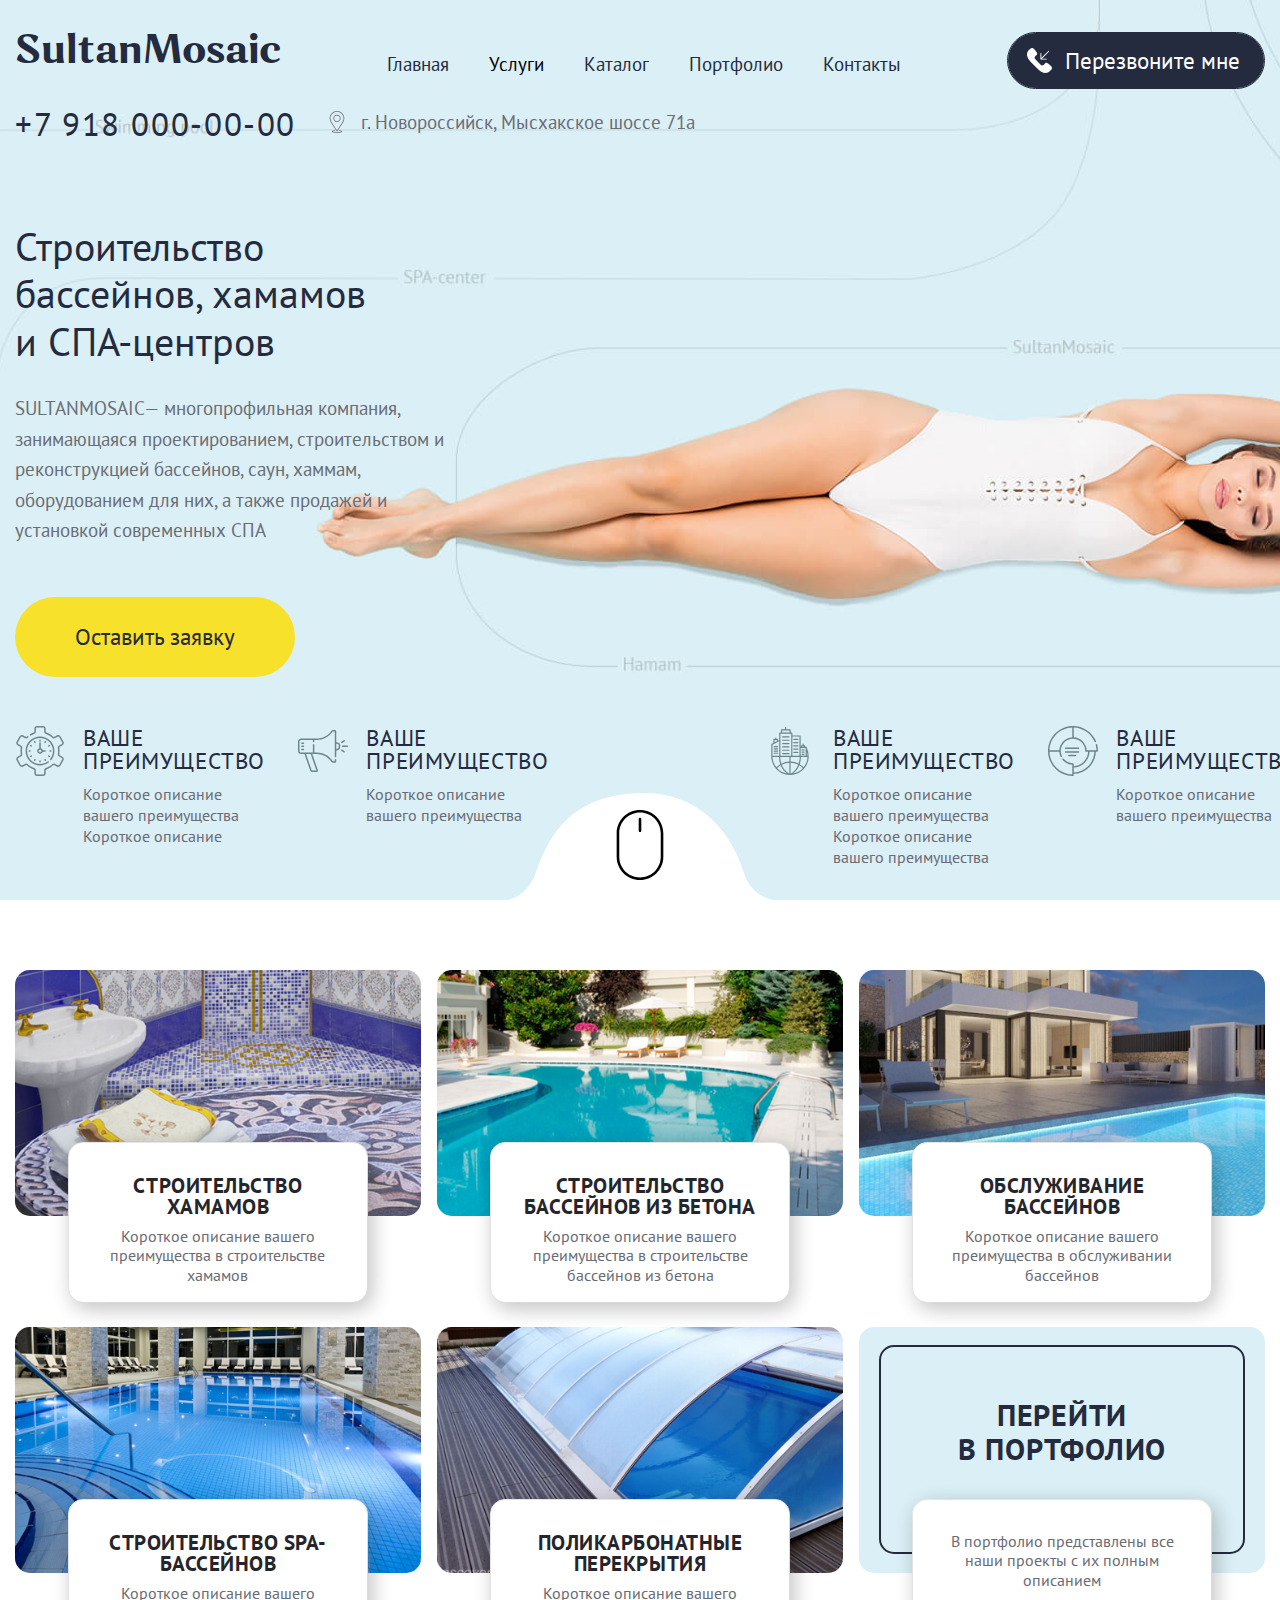
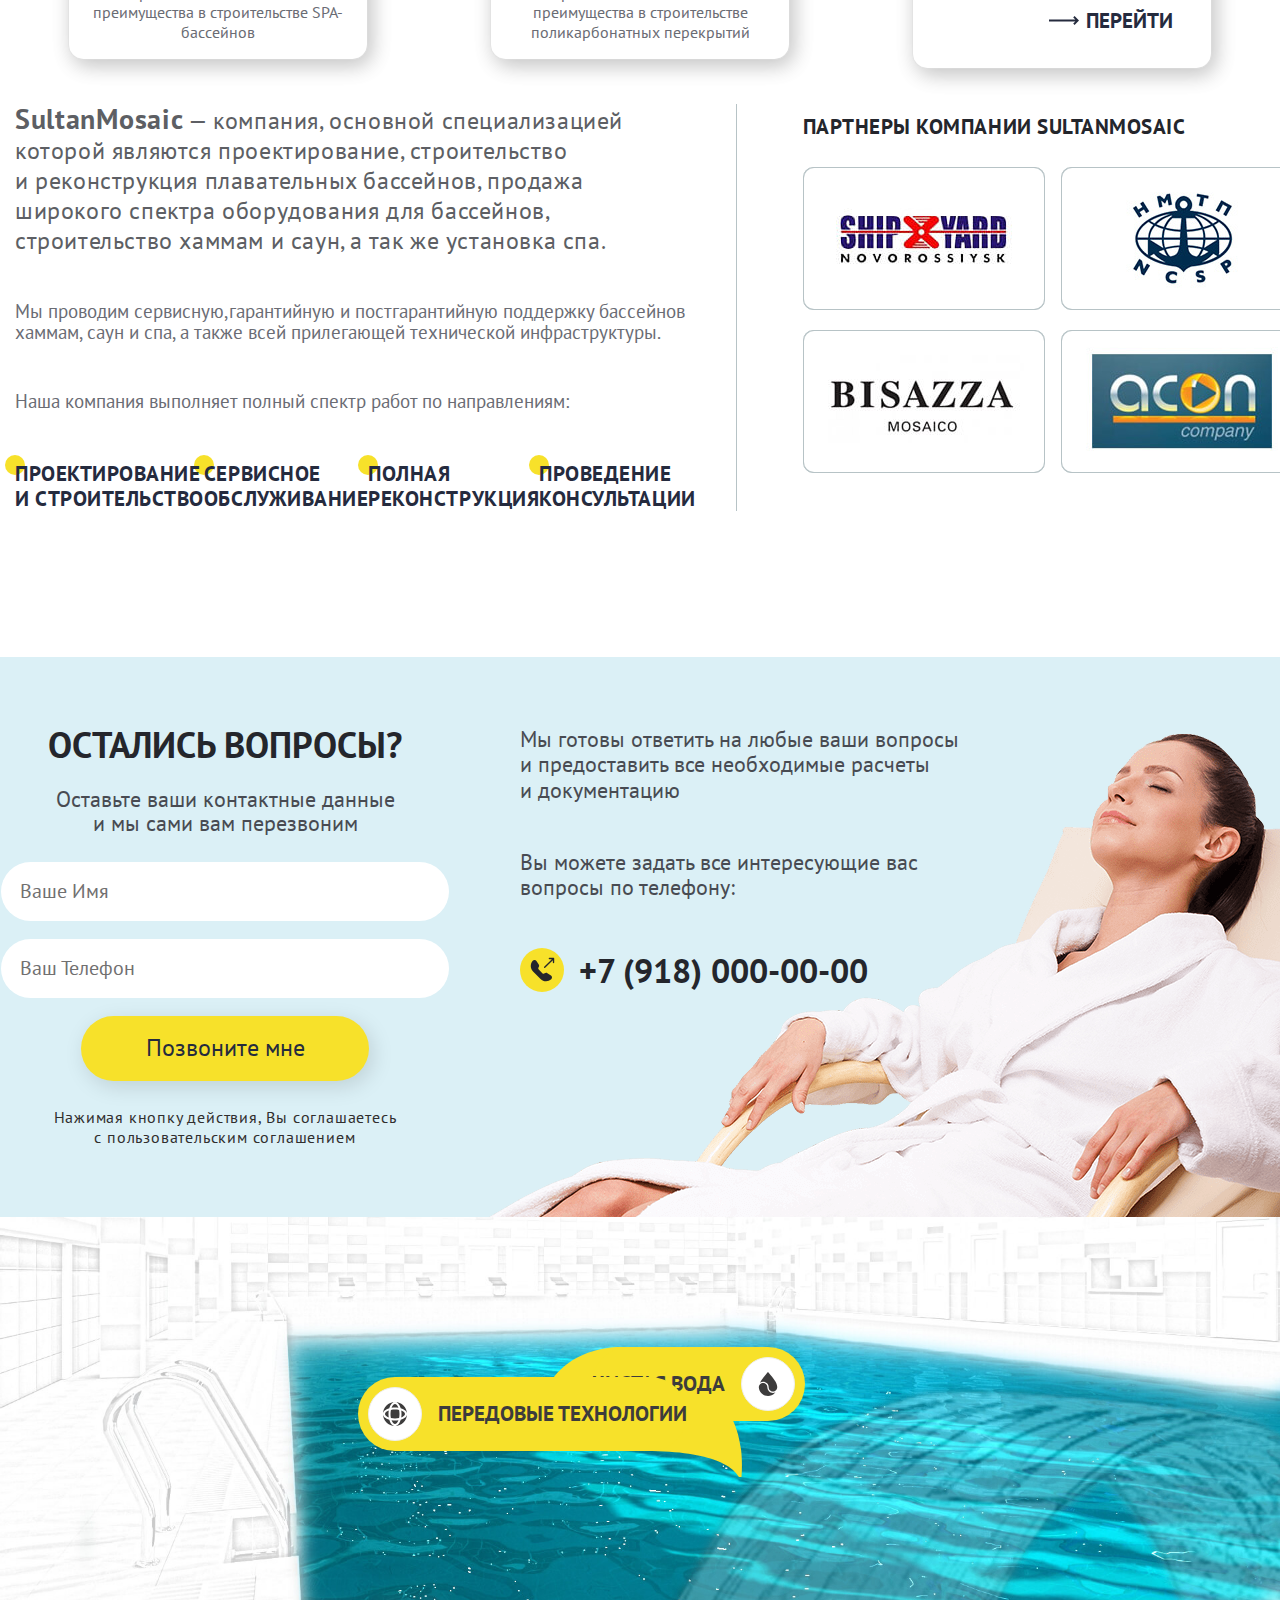
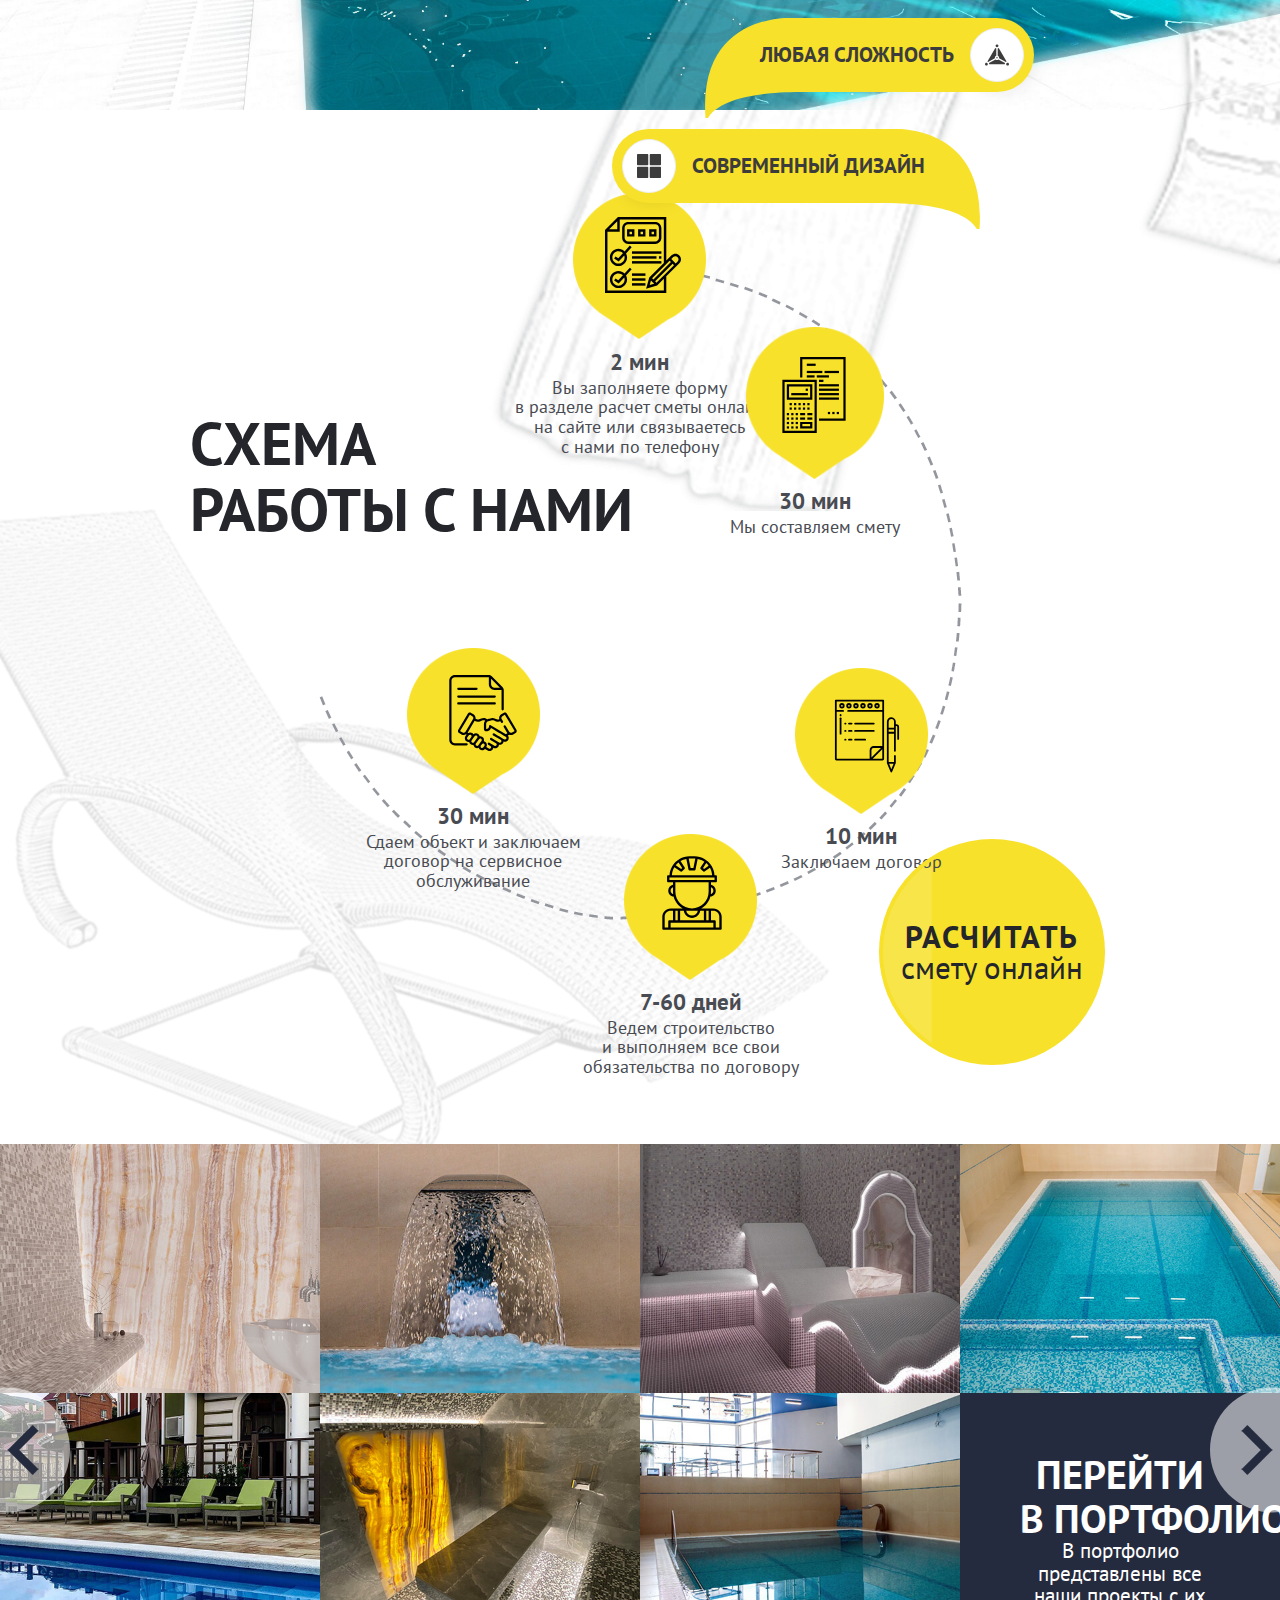
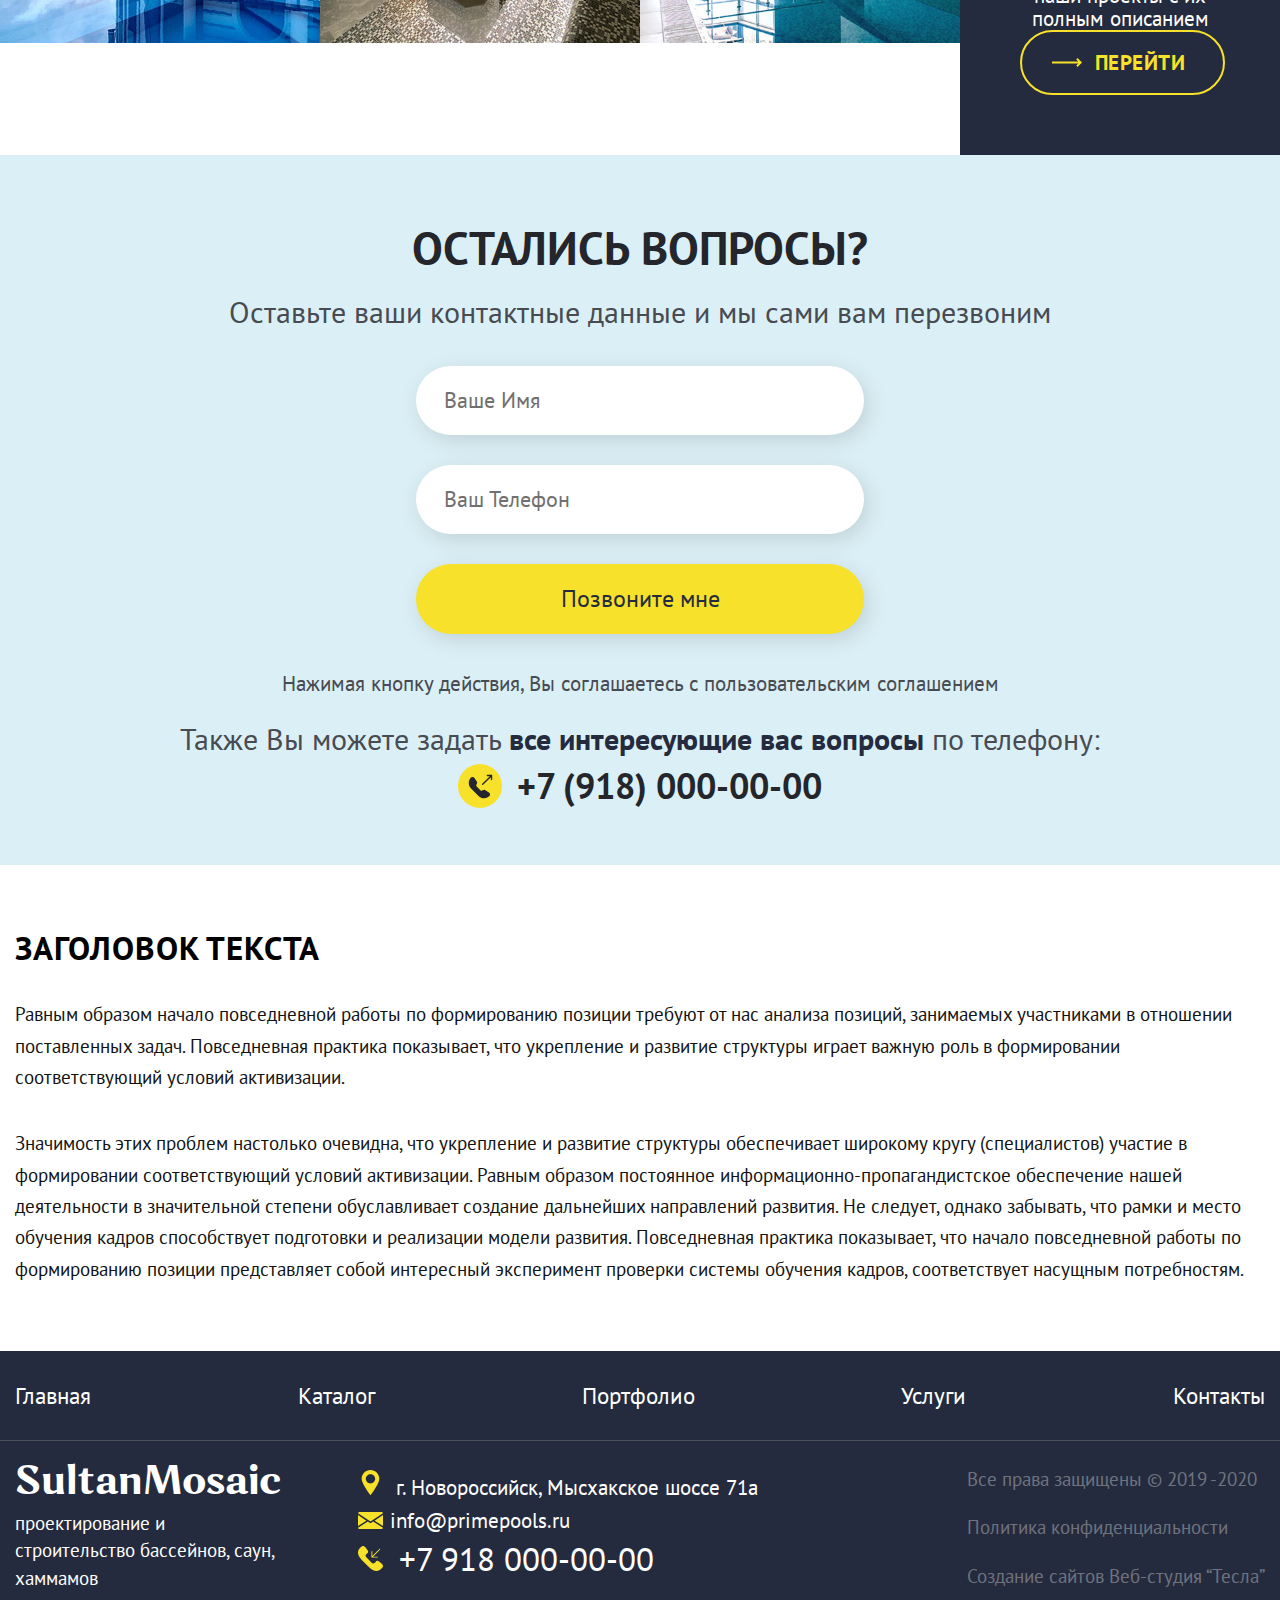
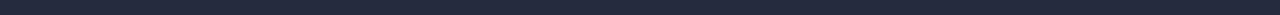
==== commit 5b77506e: "Add files via upload" ====
--- a/index.html
+++ b/index.html
@@ -1127,6 +1127,9 @@
     <div class="footer__row">
         <div class="container">
             <div class="footer__left">
+                <div class="footer__logo logo">
+                    <a href="index.html">SultanMosaic</a>
+                </div>
                 <p class="footer__content">проектирование и строительство бассейнов, саун, хаммамов</p>
             </div>
             <div class="footer__right">
@@ -1150,8 +1153,7 @@
                             <path d="M480,80H32C16.032,80,3.36,91.904,0.96,107.232L256,275.264l255.04-168.032C508.64,91.904,495.968,80,480,80z"/>
                             <path d="M310.08,277.952l-45.28,29.824c-2.688,1.76-5.728,2.624-8.8,2.624c-3.072,0-6.112-0.864-8.8-2.624l-45.28-29.856
                                 L1.024,404.992C3.488,420.192,16.096,432,32,432h448c15.904,0,28.512-11.808,30.976-27.008L310.08,277.952z"/>
-                        </svg>
-                        <span>info@primepools.ru</span>
+                        </svg> <span>info@primepools.ru</span>
                     </a>
                     <a href="tel:+79180000000" class="footer__info">
                         <svg version="1.1" xmlns="http://www.w3.org/2000/svg" xmlns:xlink="http://www.w3.org/1999/xlink"
--- a/css/style.css
+++ b/css/style.css
@@ -1292,6 +1292,7 @@
 }
 .footer__info {
   font-size: 2.1rem;
+  margin-bottom: 10px;
 }
 .footer__info:nth-child(2) {
   display: flex;
@@ -1299,11 +1300,6 @@
 }
 .footer__info:nth-child(3) {
   font-size: 3.25rem;
-}
-@media (max-width: 1100px) {
-  .footer__info {
-    margin-bottom: 10px;
-  }
 }
 .footer__bottom-text {
   font-size: 1.9rem;
@@ -2378,6 +2374,12 @@
   padding-bottom: 57px;
   background-color: #dbf0f6;
 }
+@media (max-width: 550px) {
+  .questions {
+    padding-top: 30px;
+    padding-bottom: 30px;
+  }
+}
 .questions-contacts {
   padding-top: 70px;
   padding-bottom: 57px;
@@ -2504,13 +2506,25 @@
   align-items: center;
   width: 100%;
 }
+@media (max-width: 1320px) {
+  .questions__bottom {
+    flex-direction: column;
+    margin-top: 30px;
+  }
+}
 .questions__content {
-  font-size: 30px;
+  font-size: 3rem;
   color: #484b52;
 }
 .questions__content span {
   font-family: "PT sans bold";
   color: #252b3e;
+}
+@media (max-width: 1320px) {
+  .questions__content {
+    text-align: center;
+    margin-bottom: 10px;
+  }
 }
 .questions__phone {
   font-size: 3.6rem;
@@ -2526,15 +2540,25 @@
   width: 44px;
   height: 44px;
   border-radius: 50%;
-  padding: 9px;
   background-color: #f7e12a;
   margin-right: 15px;
 }
+@media (max-width: 850px) {
+  .questions__phone span {
+    width: 35px;
+    height: 35px;
+  }
+}
 .questions__phone svg {
   width: 25px;
 }
-.questions__phone path {
+.questions__phone svg path {
   fill: #24262c;
+}
+@media (max-width: 850px) {
+  .questions__phone svg {
+    width: 17px;
+  }
 }
 
 .questions-with-back {
@@ -2773,6 +2797,12 @@
   padding-top: 66px;
   padding-bottom: 66px;
 }
+@media (max-width: 550px) {
+  .seo {
+    padding-top: 30px;
+    padding-bottom: 30px;
+  }
+}
 .seo h2 {
   font-size: 3.3rem;
   font-family: "PT sans bold";
@@ -3168,12 +3198,33 @@
   display: flex;
   justify-content: space-between;
   align-items: flex-start;
+  flex-wrap: wrap;
 }
 .products__item {
-  margin-right: 34px;
-}
-.products__item:nth-of-type(3n) {
-  margin-right: 0;
+  margin-right: 4%;
+  margin-bottom: 50px;
+  width: 30%;
+}
+.products__item:nth-of-type(3n), .products__item:last-of-type {
+  margin-right: 2%;
+}
+@media (max-width: 1320px) {
+  .products__item {
+    width: 48%;
+  }
+  .products__item:nth-of-type(3n), .products__item:last-of-type {
+    margin-right: 4%;
+  }
+  .products__item:nth-of-type(2n) {
+    margin-right: 0%;
+  }
+}
+@media (max-width: 550px) {
+  .products__item {
+    width: 97%;
+    margin-right: 0 !important;
+    margin-bottom: 30px;
+  }
 }
 .products__more {
   color: #ffffff;
@@ -3185,14 +3236,25 @@
   display: flex;
   align-items: center;
   background-color: transparent;
-  margin: 50px auto 0;
+  margin: 0 auto;
 }
 
 .item__title {
   display: inline-block;
-  margin-bottom: 25px;
+  margin-bottom: 10px;
   font-size: 2.4rem;
   color: #24262c;
+  min-height: 48px;
+}
+@media (max-width: 850px) {
+  .item__title {
+    min-height: 33px;
+  }
+}
+@media (max-width: 550px) {
+  .item__title {
+    min-height: auto;
+  }
 }
 .item__block {
   position: relative;
@@ -3237,6 +3299,11 @@
   width: 100%;
   padding: 46px 50px 0 67px;
 }
+@media (max-width: 550px) {
+  .item__info-check:checked ~ .item__info {
+    padding: 20px 30px 0 30px;
+  }
+}
 .item__info-btn {
   -webkit-user-select: none;
           user-select: none;
@@ -3252,8 +3319,18 @@
   cursor: pointer;
   transition: all 0.25s ease;
 }
+@media (max-width: 850px) {
+  .item__info-btn {
+    padding: 8px 12px 8px 8px;
+  }
+}
 .item__info-btn svg {
   width: 11px;
+}
+@media (max-width: 850px) {
+  .item__info-btn svg {
+    width: 5px;
+  }
 }
 .item__info-btn svg * {
   transition: all 0.25s ease;
@@ -3282,6 +3359,11 @@
 }
 .item__order:hover .item__price {
   color: #ffffff;
+}
+@media (max-width: 850px) {
+  .item__order {
+    padding: 10px 16px 10px 20px;
+  }
 }
 .item__price {
   font-size: 2.7rem;
@@ -3347,6 +3429,19 @@
   align-items: center;
   flex-grow: 1;
   flex-direction: column;
+  justify-content: center;
+}
+@media (max-width: 1390px) {
+  .thanks {
+    padding-top: 70px;
+    padding-bottom: 70px;
+  }
+}
+@media (max-width: 650px) {
+  .thanks {
+    padding-top: 30px;
+    padding-bottom: 30px;
+  }
 }
 .thanks__top {
   font-size: 14.15rem;
@@ -3355,34 +3450,116 @@
   font-family: "PT sans bold";
   position: relative;
   margin-top: 25px;
+  text-align: center;
+}
+@media (max-width: 1390px) {
+  .thanks__top {
+    font-size: 10rem;
+  }
+}
+@media (max-width: 650px) {
+  .thanks__top {
+    display: flex;
+    flex-direction: column;
+    align-items: center;
+  }
+}
+@media (max-width: 450px) {
+  .thanks__top {
+    font-size: 7rem;
+  }
 }
 .thanks__image {
   position: absolute;
   right: 100%;
   bottom: 40px;
+}
+@media (max-width: 1390px) {
+  .thanks__image {
+    bottom: 10px;
+  }
+}
+@media (max-width: 650px) {
+  .thanks__image {
+    position: static;
+  }
 }
 .thanks__center {
   font-size: 12rem;
   color: #5c6264;
   letter-spacing: 3.36px;
+  text-align: center;
+}
+@media (max-width: 1390px) {
+  .thanks__center {
+    font-size: 8rem;
+  }
+}
+@media (max-width: 650px) {
+  .thanks__center {
+    letter-spacing: normal;
+    font-size: 6rem;
+  }
 }
 .thanks__bottom {
   display: flex;
   align-items: center;
+}
+@media (max-width: 1390px) {
+  .thanks__bottom {
+    margin-top: 10px;
+  }
+}
+@media (max-width: 1390px) and (max-width: 900px) {
+  .thanks__bottom {
+    flex-direction: column;
+  }
 }
 .thanks__bottom > span {
   color: #6a6c74;
   font-size: 5.15rem;
   margin-right: 30px;
 }
+@media (max-width: 1390px) {
+  .thanks__bottom > span {
+    font-size: 4rem;
+  }
+}
+@media (max-width: 900px) {
+  .thanks__bottom > span {
+    margin-right: 0;
+    text-align: center;
+  }
+}
+@media (max-width: 450px) {
+  .thanks__bottom > span {
+    font-size: 4rem;
+  }
+}
 .thanks__bottom > a {
-  width: 320px;
+  min-width: 320px;
   border-radius: 45.5px;
   height: 91px;
   max-height: 91px;
   font-size: 2.65rem;
   color: #252b3e;
 }
+@media (max-width: 1390px) {
+  .thanks__bottom > a {
+    height: 70px;
+  }
+}
+@media (max-width: 1390px) and (max-width: 900px) {
+  .thanks__bottom > a {
+    margin-top: 15px;
+  }
+}
+@media (max-width: 1390px) and (max-width: 850px) {
+  .thanks__bottom > a {
+    height: 55px;
+    min-width: 288px;
+  }
+}
 
 .error {
   background-color: #dbf0f6;
@@ -3390,15 +3567,37 @@
   align-items: center;
   flex-grow: 1;
   flex-direction: column;
+  justify-content: center;
+  padding: 60px 15px;
+}
+@media (max-width: 650px) {
+  .error {
+    padding-top: 30px;
+    padding-bottom: 30px;
+  }
+}
+.error img {
+  max-width: 90%;
 }
 .error__block {
   display: flex;
   align-items: center;
-  margin-bottom: 60px;
+}
+@media (max-width: 1023px) {
+  .error__block {
+    flex-direction: column;
+  }
 }
 .error__left {
   margin-right: 49px;
   text-align: right;
+}
+@media (max-width: 1023px) {
+  .error__left {
+    margin-right: 0;
+    margin-bottom: 30px;
+    text-align: center;
+  }
 }
 .error__top {
   font-size: 6.7rem;
@@ -3416,6 +3615,9 @@
   font-size: 2.65rem;
   color: #252b3e;
 }
-.error img {
-  max-width: 90%;
+@media (max-width: 850px) {
+  .error__button {
+    height: 55px;
+    width: 288px;
+  }
 }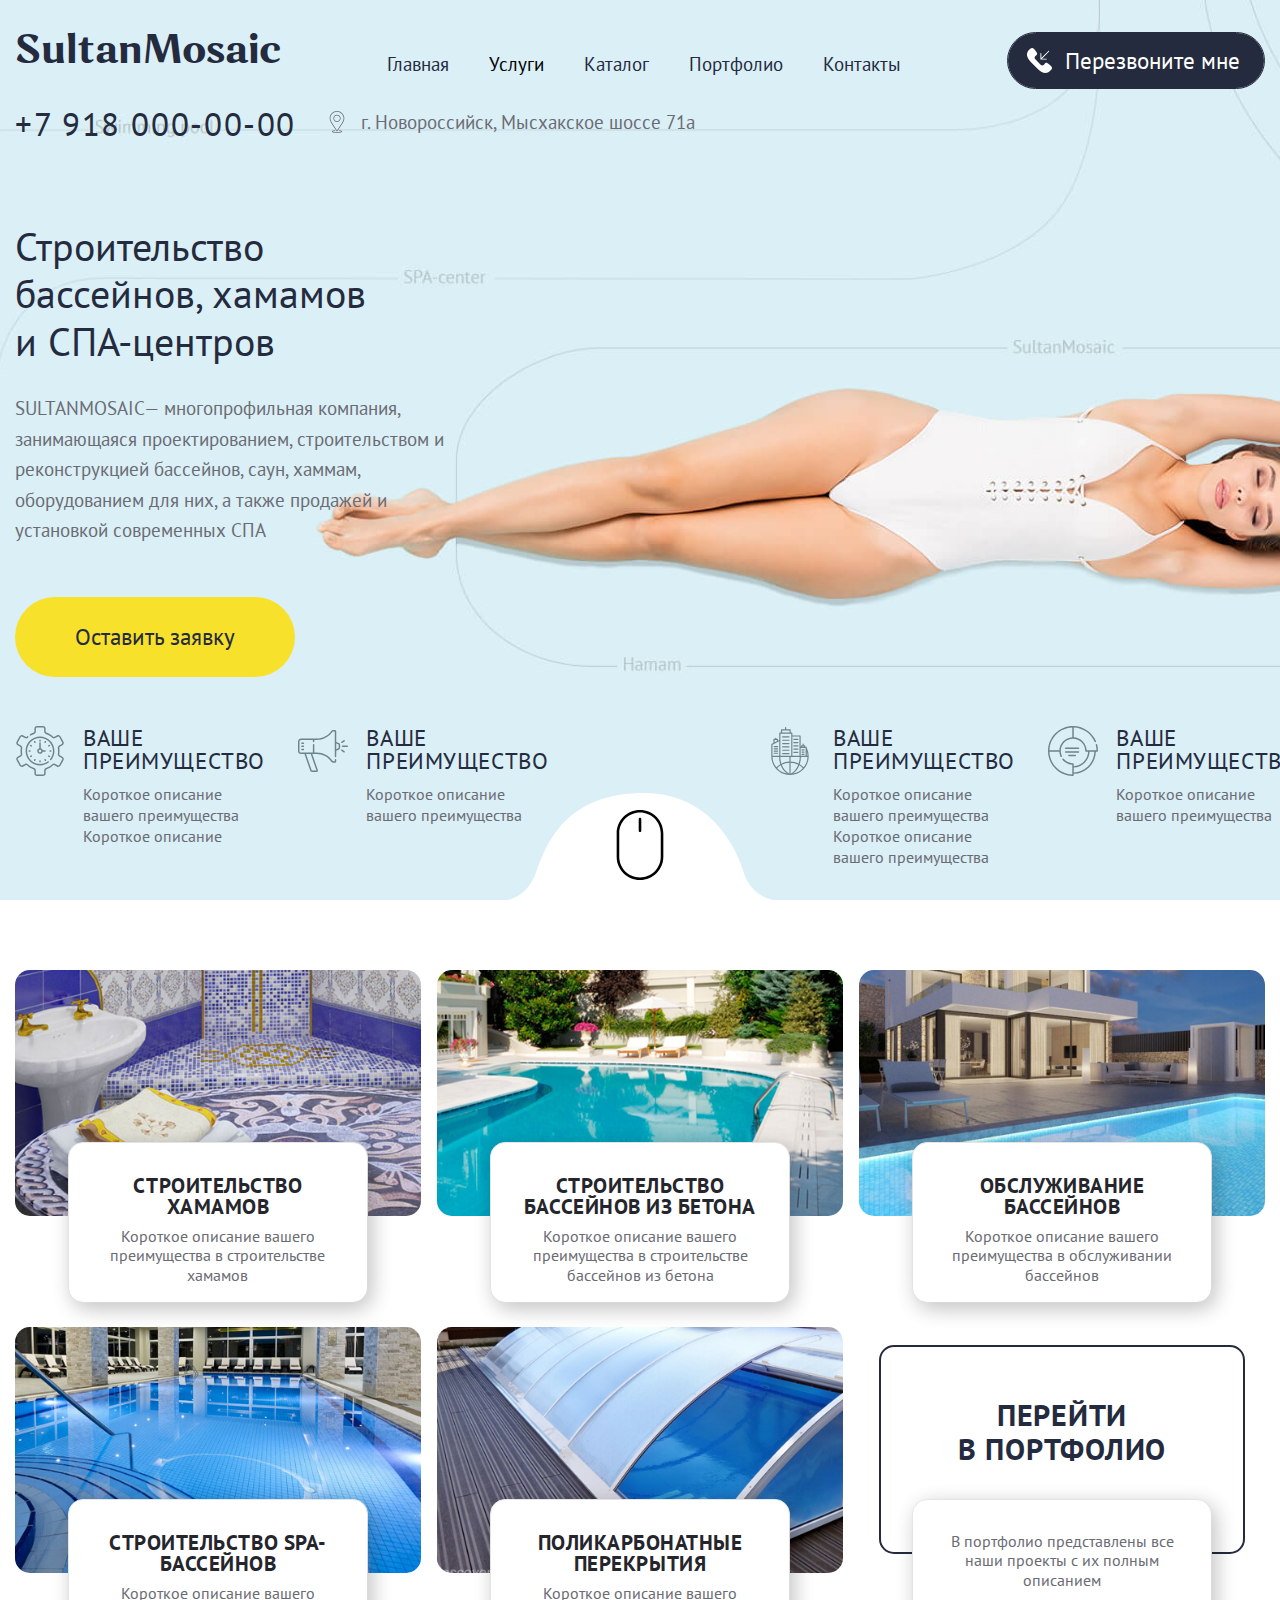
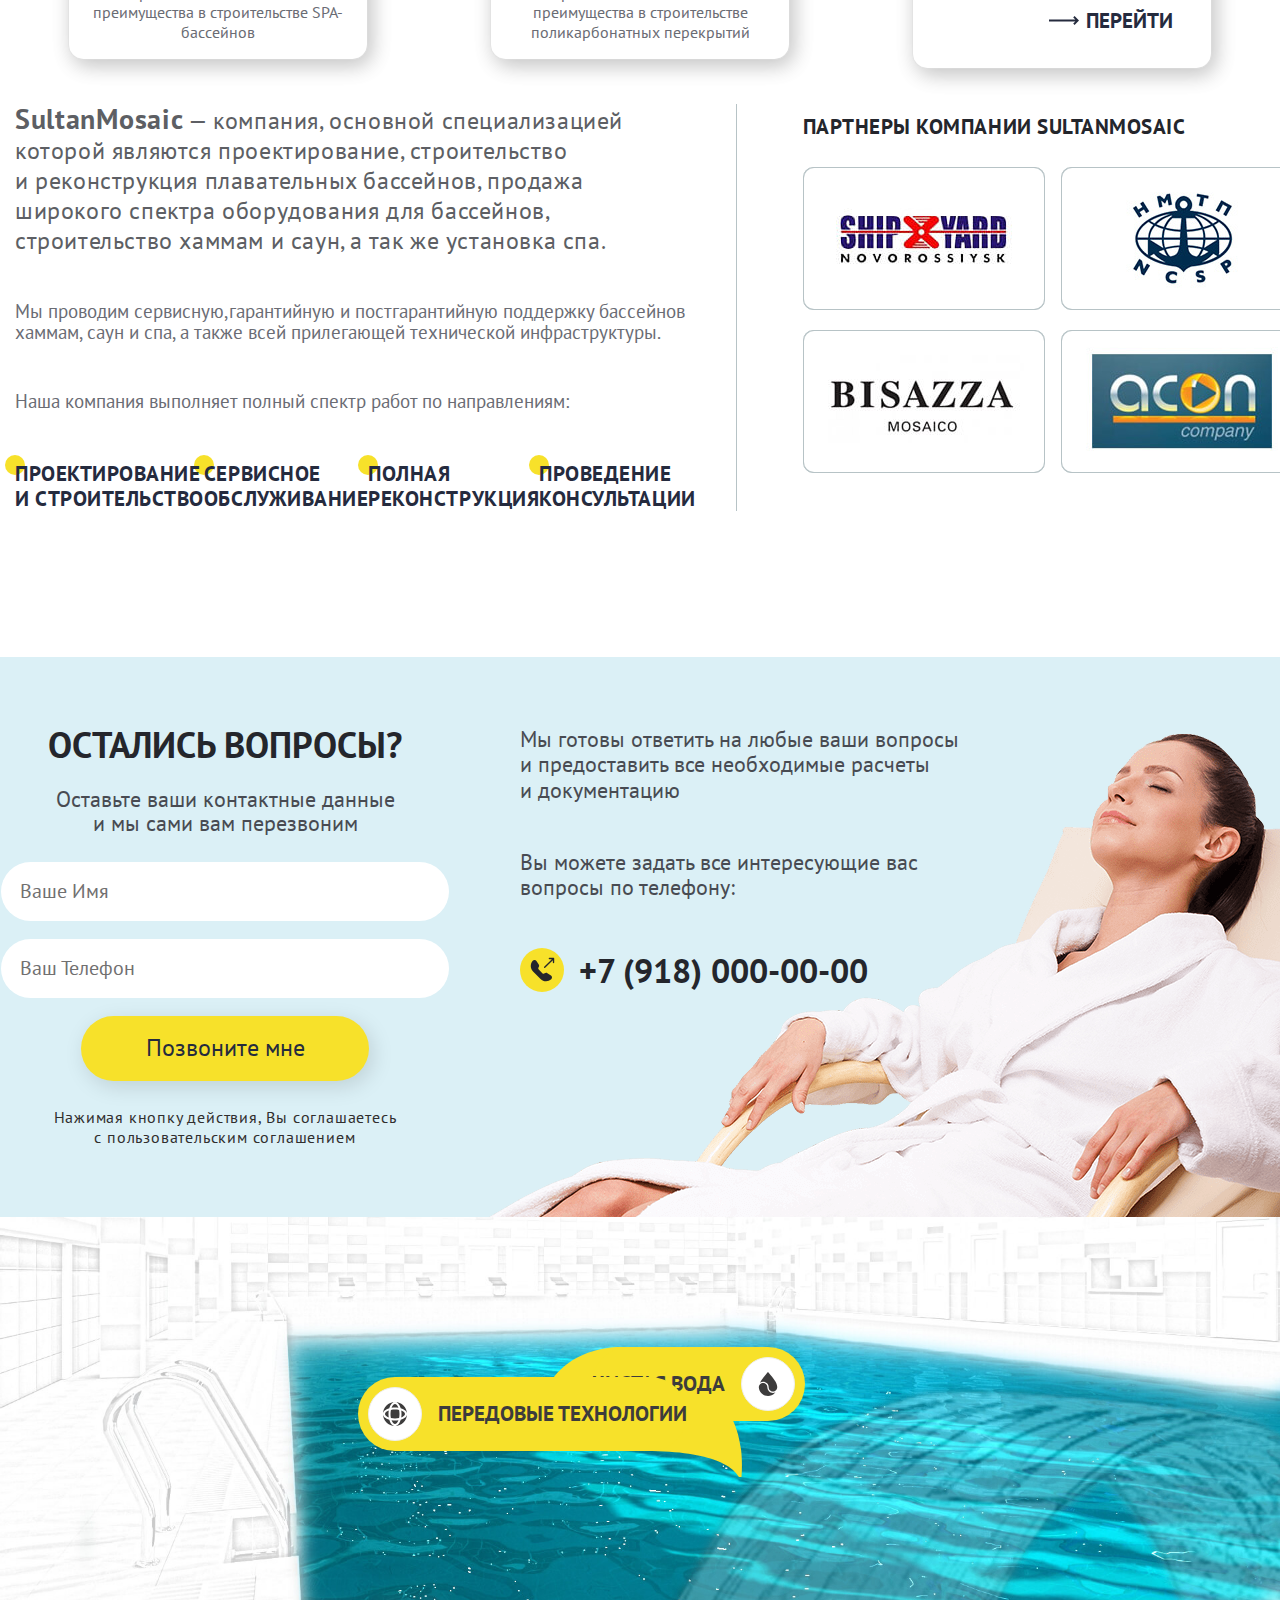
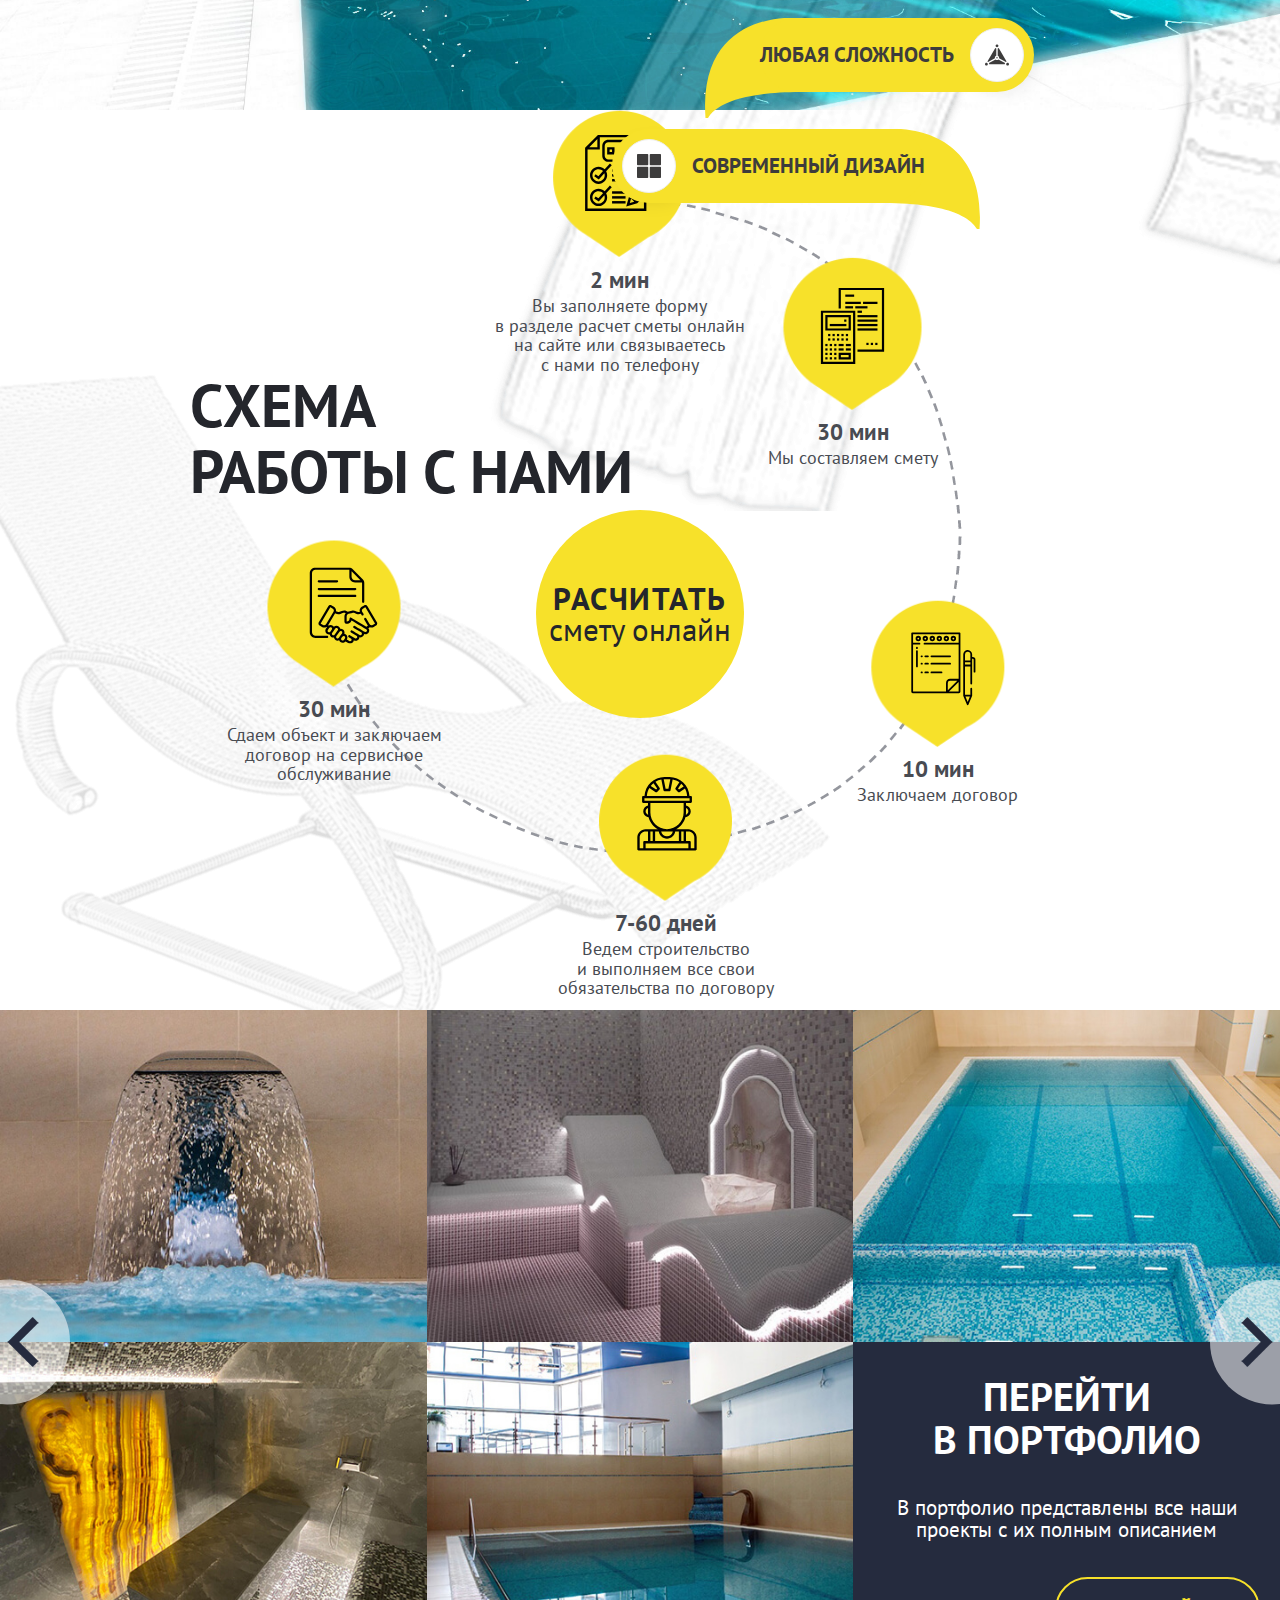
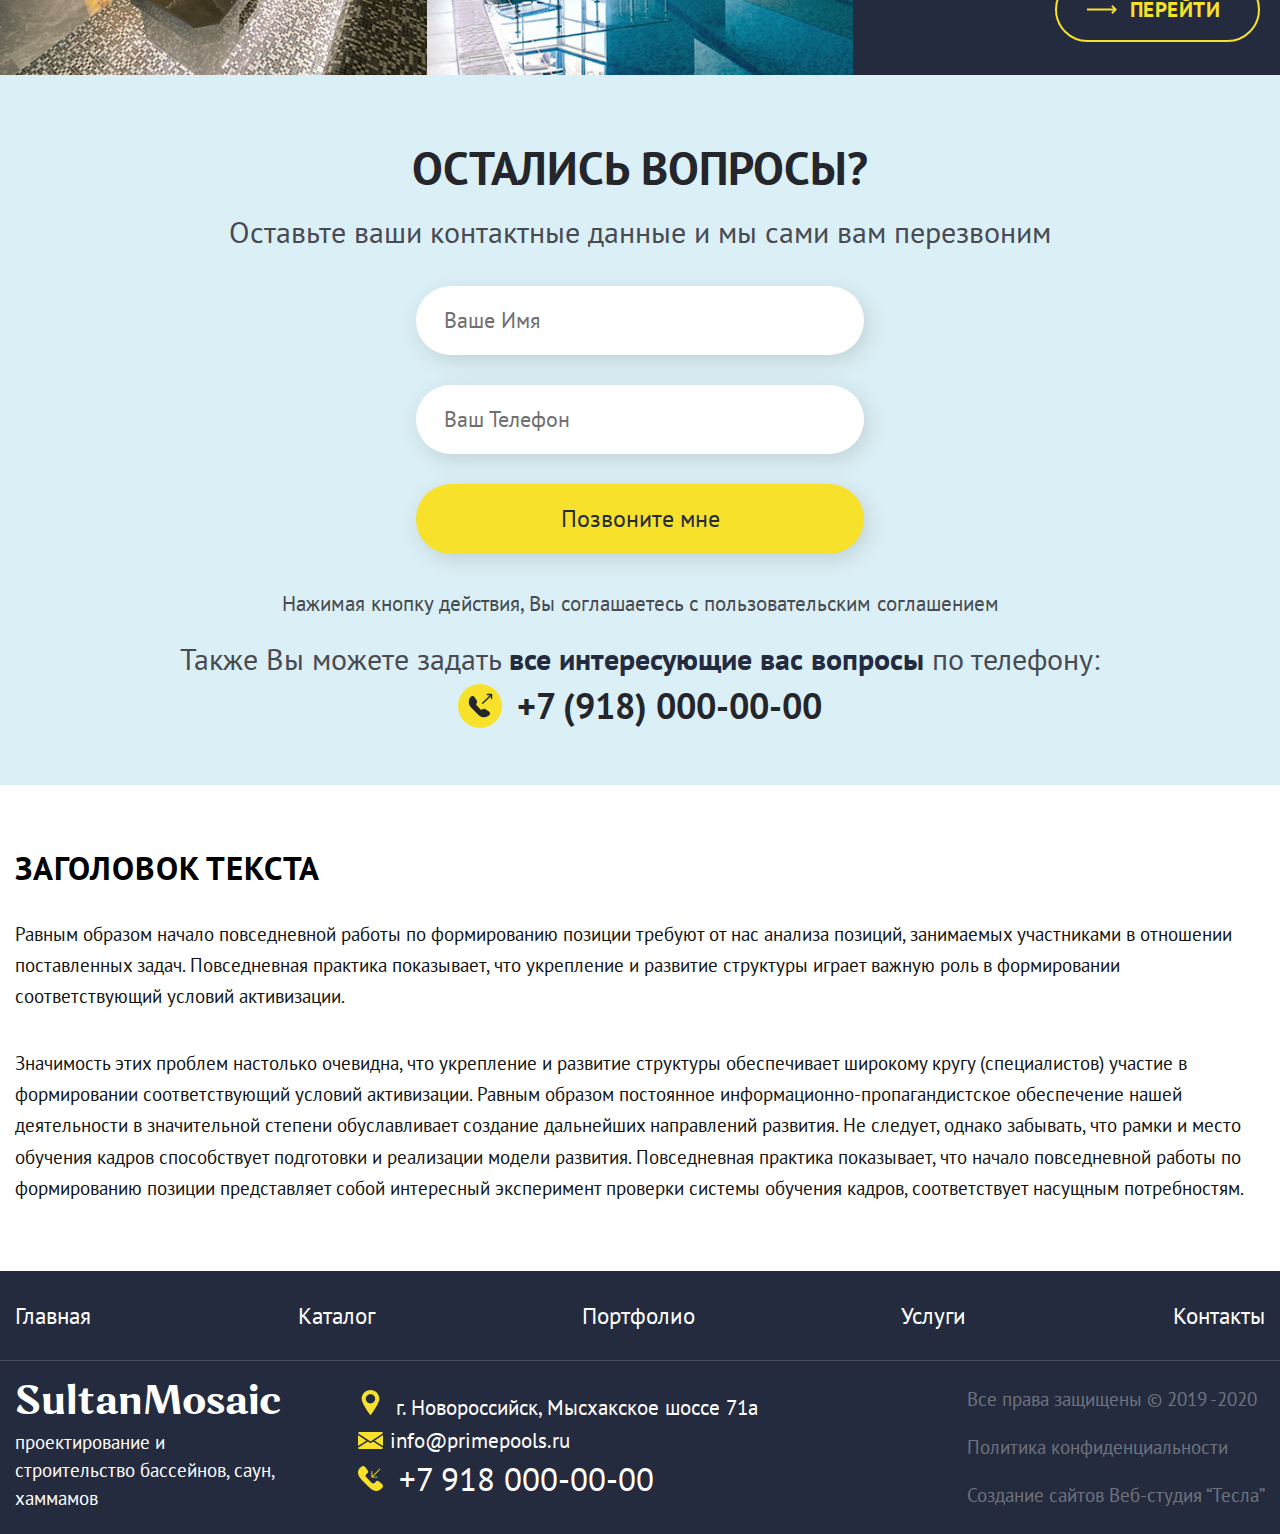
==== commit 74b92e81: "Add files via upload" ====
--- a/index.html
+++ b/index.html
@@ -674,138 +674,140 @@
             </div>
             <div class="scheme scheme-main">
                 <div class="container-small">
-                    <p class="scheme__title"><span>схема</span><span>работы с нами</span></p>
-                    <div class="scheme__block">
-                        <div class="scheme__icon">
-                            <svg viewBox="0 0 496 496" xmlns="http://www.w3.org/2000/svg">
-                                <path d="m496 275.953125c0-20.007813-16.273438-36.289063-36.28125-36.289063-9.6875 0-18.796875 3.777344-25.65625 10.632813l-34.0625 34.0625v-284.359375h-315.3125l-84.6875 84.6875v411.3125h400v-109.015625l85.375-85.375c6.847656-6.847656 10.625-15.960937 10.625-25.65625zm-196.023438 139 20.816407 20.816406-29.136719 8.503907zm36.023438 13.390625-8.679688-8.679688 114.214844-114.222656 8.6875 8.6875zm-20-19.992188-8.6875-8.6875 114.230469-114.222656 8.6875 8.6875zm-236-381.039062v52.6875h-52.6875zm304 452.6875h-368v-384h80v-80h288v284.359375l-95.128906 95.121094-20.519532 72.253906 71.855469-20.957031 43.792969-43.792969zm90.0625-189.703125-12.519531 12.519531-28.6875-28.6875 12.519531-12.519531c3.832031-3.832031 8.929688-5.945313 14.34375-5.945313 11.175781 0 20.28125 9.105469 20.28125 20.289063 0 5.421875-2.113281 10.519531-5.9375 14.34375zm0 0"/>
-                                <path d="m162.078125 330.617188-34.429687 37.878906c-10.152344-10.183594-24.175782-16.496094-39.648438-16.496094-30.871094 0-56 25.128906-56 56s25.128906 56 56 56 56-25.128906 56-56c0-9.542969-2.40625-18.527344-6.640625-26.398438l36.5625-40.21875zm-34.078125 77.382812c0 22.054688-17.945312 40-40 40s-40-17.945312-40-40 17.945312-40 40-40c11.335938 0 21.535156 4.792969 28.824219 12.398438l-30.113281 33.128906-18.269532-12.175782-8.875 13.3125 29.730469 19.824219 36.238281-39.863281c1.496094 4.199219 2.464844 8.65625 2.464844 13.375zm0 0"/>
-                                <path d="m127.648438 224.496094c-10.152344-10.183594-24.175782-16.496094-39.648438-16.496094-30.871094 0-56 25.128906-56 56s25.128906 56 56 56 56-25.128906 56-56c0-9.542969-2.40625-18.527344-6.640625-26.398438l36.5625-40.21875-11.84375-10.765624zm.351562 39.503906c0 22.054688-17.945312 40-40 40s-40-17.945312-40-40 17.945312-40 40-40c11.335938 0 21.535156 4.792969 28.824219 12.398438l-30.113281 33.128906-18.269532-12.175782-8.875 13.3125 29.730469 19.824219 36.238281-39.863281c1.496094 4.199219 2.464844 8.65625 2.464844 13.375zm0 0"/>
-                                <path d="m352 256h16v16h-16zm0 0"/>
-                                <path d="m176 256h160v16h-160zm0 0"/>
-                                <path d="m176 224h192v16h-192zm0 0"/>
-                                <path d="m176 288h192v16h-192zm0 0"/>
-                                <path d="m176 400h88v16h-88zm0 0"/>
-                                <path d="m176 432h88v16h-88zm0 0"/>
-                                <path d="m176 368h88v16h-88zm0 0"/>
-                                <path d="m152 176h176c22.054688 0 40-17.945312 40-40v-64c0-22.054688-17.945312-40-40-40h-176c-22.054688 0-40 17.945312-40 40v64c0 22.054688 17.945312 40 40 40zm-24-104c0-13.230469 10.769531-24 24-24h176c13.230469 0 24 10.769531 24 24v64c0 13.230469-10.769531 24-24 24h-176c-13.230469 0-24-10.769531-24-24zm0 0"/>
-                                <path d="m336 80h-48v48h48zm-16 32h-16v-16h16zm0 0"/>
-                                <path d="m264 80h-48v48h48zm-16 32h-16v-16h16zm0 0"/>
-                                <path d="m192 80h-48v48h48zm-16 32h-16v-16h16zm0 0"/>
+                    <p class="scheme__title"><span>схема</span> <span>работы с нами</span></p>
+                    <div class="scheme__blocks">
+                        <div class="scheme__block">
+                            <div class="scheme__icon">
+                                <svg viewBox="0 0 496 496" xmlns="http://www.w3.org/2000/svg">
+                                    <path d="m496 275.953125c0-20.007813-16.273438-36.289063-36.28125-36.289063-9.6875 0-18.796875 3.777344-25.65625 10.632813l-34.0625 34.0625v-284.359375h-315.3125l-84.6875 84.6875v411.3125h400v-109.015625l85.375-85.375c6.847656-6.847656 10.625-15.960937 10.625-25.65625zm-196.023438 139 20.816407 20.816406-29.136719 8.503907zm36.023438 13.390625-8.679688-8.679688 114.214844-114.222656 8.6875 8.6875zm-20-19.992188-8.6875-8.6875 114.230469-114.222656 8.6875 8.6875zm-236-381.039062v52.6875h-52.6875zm304 452.6875h-368v-384h80v-80h288v284.359375l-95.128906 95.121094-20.519532 72.253906 71.855469-20.957031 43.792969-43.792969zm90.0625-189.703125-12.519531 12.519531-28.6875-28.6875 12.519531-12.519531c3.832031-3.832031 8.929688-5.945313 14.34375-5.945313 11.175781 0 20.28125 9.105469 20.28125 20.289063 0 5.421875-2.113281 10.519531-5.9375 14.34375zm0 0"/>
+                                    <path d="m162.078125 330.617188-34.429687 37.878906c-10.152344-10.183594-24.175782-16.496094-39.648438-16.496094-30.871094 0-56 25.128906-56 56s25.128906 56 56 56 56-25.128906 56-56c0-9.542969-2.40625-18.527344-6.640625-26.398438l36.5625-40.21875zm-34.078125 77.382812c0 22.054688-17.945312 40-40 40s-40-17.945312-40-40 17.945312-40 40-40c11.335938 0 21.535156 4.792969 28.824219 12.398438l-30.113281 33.128906-18.269532-12.175782-8.875 13.3125 29.730469 19.824219 36.238281-39.863281c1.496094 4.199219 2.464844 8.65625 2.464844 13.375zm0 0"/>
+                                    <path d="m127.648438 224.496094c-10.152344-10.183594-24.175782-16.496094-39.648438-16.496094-30.871094 0-56 25.128906-56 56s25.128906 56 56 56 56-25.128906 56-56c0-9.542969-2.40625-18.527344-6.640625-26.398438l36.5625-40.21875-11.84375-10.765624zm.351562 39.503906c0 22.054688-17.945312 40-40 40s-40-17.945312-40-40 17.945312-40 40-40c11.335938 0 21.535156 4.792969 28.824219 12.398438l-30.113281 33.128906-18.269532-12.175782-8.875 13.3125 29.730469 19.824219 36.238281-39.863281c1.496094 4.199219 2.464844 8.65625 2.464844 13.375zm0 0"/>
+                                    <path d="m352 256h16v16h-16zm0 0"/>
+                                    <path d="m176 256h160v16h-160zm0 0"/>
+                                    <path d="m176 224h192v16h-192zm0 0"/>
+                                    <path d="m176 288h192v16h-192zm0 0"/>
+                                    <path d="m176 400h88v16h-88zm0 0"/>
+                                    <path d="m176 432h88v16h-88zm0 0"/>
+                                    <path d="m176 368h88v16h-88zm0 0"/>
+                                    <path d="m152 176h176c22.054688 0 40-17.945312 40-40v-64c0-22.054688-17.945312-40-40-40h-176c-22.054688 0-40 17.945312-40 40v64c0 22.054688 17.945312 40 40 40zm-24-104c0-13.230469 10.769531-24 24-24h176c13.230469 0 24 10.769531 24 24v64c0 13.230469-10.769531 24-24 24h-176c-13.230469 0-24-10.769531-24-24zm0 0"/>
+                                    <path d="m336 80h-48v48h48zm-16 32h-16v-16h16zm0 0"/>
+                                    <path d="m264 80h-48v48h48zm-16 32h-16v-16h16zm0 0"/>
+                                    <path d="m192 80h-48v48h48zm-16 32h-16v-16h16zm0 0"/>
+                                </svg>
+                            </div>
+                            <span>2 мин</span>
+                            <p>Вы&nbsp;заполняете форму в&nbsp;разделе расчет сметы онлайн на&nbsp;сайте или связываетесь с&nbsp;нами
+                                по&nbsp;телефону</p>
+                        </div>
+                        <div class="scheme__block">
+                            <div class="scheme__icon">
+                                <svg xmlns="http://www.w3.org/2000/svg" xmlns:xlink="http://www.w3.org/1999/xlink"
+                                     version="1.1" x="0px" y="0px" viewBox="0 0 513.75 513.75"
+                                     style="enable-background:new 0 0 513.75 513.75;" xml:space="preserve">
+                                <path d="M43.125,513.75h232.5v-360h-232.5V513.75z M58.125,168.75h202.5v330h-202.5V168.75z"/>
+                                    <path d="M73.125,288.75h172.5v-105h-172.5V288.75z M88.125,198.75h142.5v75h-142.5V198.75z"/>
+                                    <rect x="91.875" y="311.25" width="15" height="15"/>
+                                    <rect x="121.875" y="311.25" width="15" height="15"/>
+                                    <rect x="121.875" y="341.25" width="15" height="15"/>
+                                    <rect x="151.875" y="341.25" width="15" height="15"/>
+                                    <rect x="91.875" y="341.25" width="15" height="15"/>
+                                    <rect x="151.875" y="311.25" width="15" height="15"/>
+                                    <rect x="181.875" y="311.25" width="15" height="15"/>
+                                    <rect x="181.875" y="341.25" width="15" height="15"/>
+                                    <rect x="211.875" y="341.25" width="15" height="15"/>
+                                    <rect x="211.875" y="311.25" width="15" height="15"/>
+                                    <rect x="73.125" y="378.75" width="15" height="15"/>
+                                    <rect x="103.125" y="378.75" width="15" height="15"/>
+                                    <rect x="133.125" y="378.75" width="15" height="15"/>
+                                    <rect x="73.125" y="408.75" width="15" height="15"/>
+                                    <rect x="103.125" y="408.75" width="15" height="15"/>
+                                    <rect x="133.125" y="408.75" width="15" height="15"/>
+                                    <rect x="73.125" y="438.75" width="15" height="15"/>
+                                    <rect x="103.125" y="438.75" width="15" height="15"/>
+                                    <rect x="133.125" y="438.75" width="15" height="15"/>
+                                    <rect x="73.125" y="468.75" width="15" height="15"/>
+                                    <rect x="103.125" y="468.75" width="15" height="15"/>
+                                    <rect x="133.125" y="468.75" width="15" height="15"/>
+                                    <path d="M163.125,483.75h82.5v-45h-82.5V483.75z M178.125,453.75h52.5v15h-52.5V453.75z"/>
+                                    <rect x="211.875" y="378.75" width="33.75" height="15"/>
+                                    <rect x="163.125" y="378.75" width="33.75" height="15"/>
+                                    <rect x="211.875" y="408.75" width="33.75" height="15"/>
+                                    <rect x="163.125" y="408.75" width="33.75" height="15"/>
+                                    <rect x="103.125" y="243.75" width="112.5" height="15"/>
+                                    <rect x="200.625" y="213.75" width="15" height="15"/>
+                                    <polygon
+                                            points="163.125,0 163.125,138.75 178.125,138.75 178.125,15 455.625,15 455.625,416.25 290.625,416.25 290.625,431.25    470.625,431.25 470.625,0  "/>
+                                    <rect x="208.125" y="45" width="60" height="15"/>
+                                    <rect x="208.125" y="93.75" width="105" height="15"/>
+                                    <rect x="328.125" y="93.75" width="97.5" height="15"/>
+                                    <rect x="208.125" y="123.75" width="52.5" height="15"/>
+                                    <rect x="275.625" y="123.75" width="82.5" height="15"/>
+                                    <rect x="290.625" y="153.75" width="30" height="15"/>
+                                    <rect x="290.625" y="183.75" width="135" height="15"/>
+                                    <rect x="290.625" y="213.75" width="135" height="15"/>
+                                    <rect x="290.625" y="243.75" width="135" height="15"/>
+                                    <rect x="290.625" y="273.75" width="135" height="15"/>
+                                    <rect x="410.625" y="371.25" width="15" height="15"/>
+                                    <rect x="380.625" y="371.25" width="15" height="15"/>
+                                    <rect x="350.625" y="371.25" width="15" height="15"/>
                             </svg>
-                        </div>
-                        <span>2 мин</span>
-                        <p>Вы&nbsp;заполняете форму в&nbsp;разделе расчет сметы онлайн на&nbsp;сайте или связываетесь с&nbsp;нами
-                            по&nbsp;телефону</p>
-                    </div>
-                    <div class="scheme__block">
-                        <div class="scheme__icon">
-                            <svg xmlns="http://www.w3.org/2000/svg" xmlns:xlink="http://www.w3.org/1999/xlink"
-                                 version="1.1" x="0px" y="0px" viewBox="0 0 513.75 513.75"
-                                 style="enable-background:new 0 0 513.75 513.75;" xml:space="preserve">
-                                <path d="M43.125,513.75h232.5v-360h-232.5V513.75z M58.125,168.75h202.5v330h-202.5V168.75z"/>
-                                <path d="M73.125,288.75h172.5v-105h-172.5V288.75z M88.125,198.75h142.5v75h-142.5V198.75z"/>
-                                <rect x="91.875" y="311.25" width="15" height="15"/>
-                                <rect x="121.875" y="311.25" width="15" height="15"/>
-                                <rect x="121.875" y="341.25" width="15" height="15"/>
-                                <rect x="151.875" y="341.25" width="15" height="15"/>
-                                <rect x="91.875" y="341.25" width="15" height="15"/>
-                                <rect x="151.875" y="311.25" width="15" height="15"/>
-                                <rect x="181.875" y="311.25" width="15" height="15"/>
-                                <rect x="181.875" y="341.25" width="15" height="15"/>
-                                <rect x="211.875" y="341.25" width="15" height="15"/>
-                                <rect x="211.875" y="311.25" width="15" height="15"/>
-                                <rect x="73.125" y="378.75" width="15" height="15"/>
-                                <rect x="103.125" y="378.75" width="15" height="15"/>
-                                <rect x="133.125" y="378.75" width="15" height="15"/>
-                                <rect x="73.125" y="408.75" width="15" height="15"/>
-                                <rect x="103.125" y="408.75" width="15" height="15"/>
-                                <rect x="133.125" y="408.75" width="15" height="15"/>
-                                <rect x="73.125" y="438.75" width="15" height="15"/>
-                                <rect x="103.125" y="438.75" width="15" height="15"/>
-                                <rect x="133.125" y="438.75" width="15" height="15"/>
-                                <rect x="73.125" y="468.75" width="15" height="15"/>
-                                <rect x="103.125" y="468.75" width="15" height="15"/>
-                                <rect x="133.125" y="468.75" width="15" height="15"/>
-                                <path d="M163.125,483.75h82.5v-45h-82.5V483.75z M178.125,453.75h52.5v15h-52.5V453.75z"/>
-                                <rect x="211.875" y="378.75" width="33.75" height="15"/>
-                                <rect x="163.125" y="378.75" width="33.75" height="15"/>
-                                <rect x="211.875" y="408.75" width="33.75" height="15"/>
-                                <rect x="163.125" y="408.75" width="33.75" height="15"/>
-                                <rect x="103.125" y="243.75" width="112.5" height="15"/>
-                                <rect x="200.625" y="213.75" width="15" height="15"/>
-                                <polygon
-                                        points="163.125,0 163.125,138.75 178.125,138.75 178.125,15 455.625,15 455.625,416.25 290.625,416.25 290.625,431.25    470.625,431.25 470.625,0  "/>
-                                <rect x="208.125" y="45" width="60" height="15"/>
-                                <rect x="208.125" y="93.75" width="105" height="15"/>
-                                <rect x="328.125" y="93.75" width="97.5" height="15"/>
-                                <rect x="208.125" y="123.75" width="52.5" height="15"/>
-                                <rect x="275.625" y="123.75" width="82.5" height="15"/>
-                                <rect x="290.625" y="153.75" width="30" height="15"/>
-                                <rect x="290.625" y="183.75" width="135" height="15"/>
-                                <rect x="290.625" y="213.75" width="135" height="15"/>
-                                <rect x="290.625" y="243.75" width="135" height="15"/>
-                                <rect x="290.625" y="273.75" width="135" height="15"/>
-                                <rect x="410.625" y="371.25" width="15" height="15"/>
-                                <rect x="380.625" y="371.25" width="15" height="15"/>
-                                <rect x="350.625" y="371.25" width="15" height="15"/>
-                            </svg>
-                        </div>
-                        <span>30 мин</span>
-                        <p>Мы составляем смету</p>
-                    </div>
-                    <div class="scheme__block">
-                        <div class="scheme__icon">
-                            <svg viewBox="0 0 512 512" xmlns="http://www.w3.org/2000/svg" data-name="Layer 1">
-                                <path d="m364.606 11h-318.606a5.949 5.949 0 0 0 -6 5.939v394.122a9.959 9.959 0 0 0 10 9.939h310.606c5.514 0 10.394-4.425 10.394-9.939v-394.122c0-3.313-3.081-5.939-6.394-5.939zm-5.606 398h-64.757l64.757-64.3zm-73-8.425v-49.151a15.207 15.207 0 0 1 14.97-15.424h49.151zm73-319.575h-230a6 6 0 0 0 0 12h230v231h-58.03c-15.005 0-26.97 12.419-26.97 27.424v57.576h-222v-316h43a6 6 0 0 0 0-12h-43v-58h307z"/>
-                                <path d="m87.1 70.372a17.978 17.978 0 1 0 -17.974-17.978 18 18 0 0 0 17.974 17.978zm0-23.955a5.978 5.978 0 1 1 -5.978 5.977 5.984 5.984 0 0 1 5.978-5.977z"/>
-                                <path d="m134.384 70.372a17.978 17.978 0 1 0 -17.978-17.978 18 18 0 0 0 17.978 17.978zm0-23.955a5.978 5.978 0 1 1 -5.978 5.977 5.983 5.983 0 0 1 5.978-5.977z"/>
-                                <path d="m181.663 70.372a17.978 17.978 0 1 0 -17.977-17.978 18 18 0 0 0 17.977 17.978zm0-23.955a5.978 5.978 0 1 1 -5.977 5.977 5.984 5.984 0 0 1 5.977-5.977z"/>
-                                <path d="m228.943 70.372a17.978 17.978 0 1 0 -17.978-17.978 18 18 0 0 0 17.978 17.978zm0-23.955a5.978 5.978 0 1 1 -5.978 5.977 5.983 5.983 0 0 1 5.978-5.977z"/>
-                                <path d="m276.222 70.372a17.978 17.978 0 1 0 -17.977-17.978 18 18 0 0 0 17.977 17.978zm0-23.955a5.978 5.978 0 1 1 -5.977 5.977 5.984 5.984 0 0 1 5.977-5.977z"/>
-                                <path d="m323.5 70.372a17.978 17.978 0 1 0 -17.978-17.978 18 18 0 0 0 17.978 17.978zm0-23.955a5.978 5.978 0 1 1 -5.978 5.977 5.983 5.983 0 0 1 5.978-5.977z"/>
-                                <path d="m111.367 216h-2.324a6 6 0 0 0 0 12h2.324a6 6 0 1 0 0-12z"/>
-                                <path d="m134.56 228h17.56a6 6 0 0 0 0-12h-17.56a6 6 0 0 0 0 12z"/>
-                                <path d="m175.688 228h125.875a6 6 0 0 0 0-12h-125.875a6 6 0 0 0 0 12z"/>
-                                <path d="m103.043 172a6 6 0 0 0 6 6h2.324a6 6 0 1 0 0-12h-2.324a6 6 0 0 0 -6 6z"/>
-                                <path d="m134.56 178h17.56a6 6 0 0 0 0-12h-17.56a6 6 0 0 0 0 12z"/>
-                                <path d="m175.688 178h125.875a6 6 0 0 0 0-12h-125.875a6 6 0 0 0 0 12z"/>
-                                <path d="m111.367 275h-2.324a6 6 0 0 0 0 12h2.324a6 6 0 1 0 0-12z"/>
-                                <path d="m134.56 287h17.56a6 6 0 0 0 0-12h-17.56a6 6 0 0 0 0 12z"/>
-                                <path d="m175.688 287h67.9a6 6 0 1 0 0-12h-67.9a6 6 0 0 0 0 12z"/>
-                                <path d="m78 108.14a6 6 0 0 0 -6 6v3.409a6 6 0 0 0 12 0v-3.409a6 6 0 0 0 -6-6z"/>
-                                <path d="m78 130.549a6 6 0 0 0 -6 6v103.468a6 6 0 0 0 12 0v-103.468a6 6 0 0 0 -6-6z"/>
-                                <path d="m453.556 177h-3.556v-17.4c0-16.231-12.622-30.012-28.841-30.63a30.011 30.011 0 0 0 -31.159 29.812v278.664a5.53 5.53 0 0 0 .525 2.346l23.812 57.562a6 6 0 0 0 11.089 0l23.349-56.443a5.522 5.522 0 0 0 1.225-3.465v-47.446a6 6 0 0 0 -12 0v41h-36v-191h36v116a6 6 0 0 0 12 0v-167h3.556a6.729 6.729 0 0 1 6.444 6.76v80.088a6 6 0 0 0 12 0v-80.088a18.738 18.738 0 0 0 -18.444-18.76zm-18.632 266-15.043 36.364-15.042-36.364zm3.076-215h-36v-16h36zm0-28h-36v-40.631a18.283 18.283 0 0 1 16.04-18.315 18 18 0 0 1 19.96 17.728z"/>
-                            </svg>
-                        </div>
-                        <span>10 мин</span>
-                        <p>Заключаем договор</p>
-                    </div>
-                    <div class="scheme__block">
-                        <div class="scheme__icon">
-                            <svg id="Layer_35" enable-background="new 0 0 64 64" viewBox="0 0 64 64" xmlns="http://www.w3.org/2000/svg">
-                                <path d="m50 45h-10.271c3.809-2.111 6.655-5.733 7.757-10.049 2.526-.249 4.514-2.361 4.514-4.951 0-2.414-1.721-4.434-4-4.899v-2.101h4c.553 0 1-.447 1-1v-4c0-.553-.447-1-1-1h-1.051c-.522-8.908-7.913-16-16.949-16h-4c-9.036 0-16.427 7.092-16.949 16h-1.051c-.553 0-1 .447-1 1v4c0 .553.447 1 1 1h4v2.101c-2.279.465-4 2.484-4 4.899 0 2.59 1.988 4.702 4.514 4.951 1.102 4.316 3.949 7.938 7.757 10.049h-10.271c-3.859 0-7 3.141-7 7v10c0 .553.447 1 1 1h48c.553 0 1-.447 1-1v-10c0-3.859-3.141-7-7-7zm0 16h-36v-4h36zm-24.92-14c.488 3.386 3.401 6 6.92 6s6.432-2.614 6.92-6h3.08v8h-20v-8zm11.819 0c-.465 2.279-2.484 4-4.899 4s-4.434-1.721-4.899-4zm-16.899 8h-2v-8h2zm24 0v-8h2v8zm6-25c0 1.345-.895 2.472-2.116 2.852.07-.609.116-1.225.116-1.852v-3.816c1.161.414 2 1.514 2 2.816zm-3.953-20.9-3.92 2.613-.84-.84 2.693-4.04c.764.683 1.456 1.442 2.067 2.267zm-12.047-6.1c.261 0 .515.026.773.039l-1.592 7.961h-2.361l-1.592-7.961c.257-.013.511-.039.772-.039zm-13.345 3.286 3.057 4.587-.84.84-4.587-3.057c.701-.876 1.495-1.67 2.37-2.37zm-3.505 4.016 5.295 3.53c.169.113.363.168.555.168.258 0 .514-.1.707-.293l2-2c.337-.337.39-.865.125-1.262l-3.53-5.295c1.497-.9 3.157-1.551 4.932-1.883l1.786 8.93c.093.466.503.803.98.803h4c.477 0 .887-.337.98-.804l1.786-8.93c2.057.386 3.971 1.184 5.642 2.319l-3.24 4.86c-.265.396-.212.925.125 1.262l2 2c.193.193.449.293.707.293.192 0 .386-.055.555-.168l4.584-3.056c1.031 1.868 1.662 3.98 1.811 6.224h-33.899c.162-2.439.906-4.714 2.099-6.698zm-4.15 8.698h38v2h-38zm1 11c0-1.302.839-2.402 2-2.816v3.816c0 .627.046 1.243.116 1.852-1.221-.38-2.116-1.507-2.116-2.852zm4 1v-8h28v8c0 7.72-6.28 14-14 14s-14-6.28-14-14zm-9 21c0-2.757 2.243-5 5-5h2v8h-3c-.553 0-1 .447-1 1v5h-3zm46 9h-3v-5c0-.553-.447-1-1-1h-3v-8h2c2.757 0 5 2.243 5 5z"/>
-                            </svg>
-                        </div>
-                        <span>7-60 дней</span>
-                        <p>Ведем строительство и&nbsp;выполняем все свои обязательства по&nbsp;договору</p>
-                    </div>
-                    <div class="scheme__block">
-                        <div class="scheme__icon">
-                            <svg enable-background="new 0 0 512 512" viewBox="0 0 512 512" xmlns="http://www.w3.org/2000/svg">
-                                <g>
+                            </div>
+                            <span>30 мин</span>
+                            <p>Мы составляем смету</p>
+                        </div>
+                        <div class="scheme__block">
+                            <div class="scheme__icon">
+                                <svg viewBox="0 0 512 512" xmlns="http://www.w3.org/2000/svg" data-name="Layer 1">
+                                    <path d="m364.606 11h-318.606a5.949 5.949 0 0 0 -6 5.939v394.122a9.959 9.959 0 0 0 10 9.939h310.606c5.514 0 10.394-4.425 10.394-9.939v-394.122c0-3.313-3.081-5.939-6.394-5.939zm-5.606 398h-64.757l64.757-64.3zm-73-8.425v-49.151a15.207 15.207 0 0 1 14.97-15.424h49.151zm73-319.575h-230a6 6 0 0 0 0 12h230v231h-58.03c-15.005 0-26.97 12.419-26.97 27.424v57.576h-222v-316h43a6 6 0 0 0 0-12h-43v-58h307z"/>
+                                    <path d="m87.1 70.372a17.978 17.978 0 1 0 -17.974-17.978 18 18 0 0 0 17.974 17.978zm0-23.955a5.978 5.978 0 1 1 -5.978 5.977 5.984 5.984 0 0 1 5.978-5.977z"/>
+                                    <path d="m134.384 70.372a17.978 17.978 0 1 0 -17.978-17.978 18 18 0 0 0 17.978 17.978zm0-23.955a5.978 5.978 0 1 1 -5.978 5.977 5.983 5.983 0 0 1 5.978-5.977z"/>
+                                    <path d="m181.663 70.372a17.978 17.978 0 1 0 -17.977-17.978 18 18 0 0 0 17.977 17.978zm0-23.955a5.978 5.978 0 1 1 -5.977 5.977 5.984 5.984 0 0 1 5.977-5.977z"/>
+                                    <path d="m228.943 70.372a17.978 17.978 0 1 0 -17.978-17.978 18 18 0 0 0 17.978 17.978zm0-23.955a5.978 5.978 0 1 1 -5.978 5.977 5.983 5.983 0 0 1 5.978-5.977z"/>
+                                    <path d="m276.222 70.372a17.978 17.978 0 1 0 -17.977-17.978 18 18 0 0 0 17.977 17.978zm0-23.955a5.978 5.978 0 1 1 -5.977 5.977 5.984 5.984 0 0 1 5.977-5.977z"/>
+                                    <path d="m323.5 70.372a17.978 17.978 0 1 0 -17.978-17.978 18 18 0 0 0 17.978 17.978zm0-23.955a5.978 5.978 0 1 1 -5.978 5.977 5.983 5.983 0 0 1 5.978-5.977z"/>
+                                    <path d="m111.367 216h-2.324a6 6 0 0 0 0 12h2.324a6 6 0 1 0 0-12z"/>
+                                    <path d="m134.56 228h17.56a6 6 0 0 0 0-12h-17.56a6 6 0 0 0 0 12z"/>
+                                    <path d="m175.688 228h125.875a6 6 0 0 0 0-12h-125.875a6 6 0 0 0 0 12z"/>
+                                    <path d="m103.043 172a6 6 0 0 0 6 6h2.324a6 6 0 1 0 0-12h-2.324a6 6 0 0 0 -6 6z"/>
+                                    <path d="m134.56 178h17.56a6 6 0 0 0 0-12h-17.56a6 6 0 0 0 0 12z"/>
+                                    <path d="m175.688 178h125.875a6 6 0 0 0 0-12h-125.875a6 6 0 0 0 0 12z"/>
+                                    <path d="m111.367 275h-2.324a6 6 0 0 0 0 12h2.324a6 6 0 1 0 0-12z"/>
+                                    <path d="m134.56 287h17.56a6 6 0 0 0 0-12h-17.56a6 6 0 0 0 0 12z"/>
+                                    <path d="m175.688 287h67.9a6 6 0 1 0 0-12h-67.9a6 6 0 0 0 0 12z"/>
+                                    <path d="m78 108.14a6 6 0 0 0 -6 6v3.409a6 6 0 0 0 12 0v-3.409a6 6 0 0 0 -6-6z"/>
+                                    <path d="m78 130.549a6 6 0 0 0 -6 6v103.468a6 6 0 0 0 12 0v-103.468a6 6 0 0 0 -6-6z"/>
+                                    <path d="m453.556 177h-3.556v-17.4c0-16.231-12.622-30.012-28.841-30.63a30.011 30.011 0 0 0 -31.159 29.812v278.664a5.53 5.53 0 0 0 .525 2.346l23.812 57.562a6 6 0 0 0 11.089 0l23.349-56.443a5.522 5.522 0 0 0 1.225-3.465v-47.446a6 6 0 0 0 -12 0v41h-36v-191h36v116a6 6 0 0 0 12 0v-167h3.556a6.729 6.729 0 0 1 6.444 6.76v80.088a6 6 0 0 0 12 0v-80.088a18.738 18.738 0 0 0 -18.444-18.76zm-18.632 266-15.043 36.364-15.042-36.364zm3.076-215h-36v-16h36zm0-28h-36v-40.631a18.283 18.283 0 0 1 16.04-18.315 18 18 0 0 1 19.96 17.728z"/>
+                                </svg>
+                            </div>
+                            <span>10 мин</span>
+                            <p>Заключаем договор</p>
+                        </div>
+                        <div class="scheme__block">
+                            <div class="scheme__icon">
+                                <svg id="Layer_35" enable-background="new 0 0 64 64" viewBox="0 0 64 64" xmlns="http://www.w3.org/2000/svg">
+                                    <path d="m50 45h-10.271c3.809-2.111 6.655-5.733 7.757-10.049 2.526-.249 4.514-2.361 4.514-4.951 0-2.414-1.721-4.434-4-4.899v-2.101h4c.553 0 1-.447 1-1v-4c0-.553-.447-1-1-1h-1.051c-.522-8.908-7.913-16-16.949-16h-4c-9.036 0-16.427 7.092-16.949 16h-1.051c-.553 0-1 .447-1 1v4c0 .553.447 1 1 1h4v2.101c-2.279.465-4 2.484-4 4.899 0 2.59 1.988 4.702 4.514 4.951 1.102 4.316 3.949 7.938 7.757 10.049h-10.271c-3.859 0-7 3.141-7 7v10c0 .553.447 1 1 1h48c.553 0 1-.447 1-1v-10c0-3.859-3.141-7-7-7zm0 16h-36v-4h36zm-24.92-14c.488 3.386 3.401 6 6.92 6s6.432-2.614 6.92-6h3.08v8h-20v-8zm11.819 0c-.465 2.279-2.484 4-4.899 4s-4.434-1.721-4.899-4zm-16.899 8h-2v-8h2zm24 0v-8h2v8zm6-25c0 1.345-.895 2.472-2.116 2.852.07-.609.116-1.225.116-1.852v-3.816c1.161.414 2 1.514 2 2.816zm-3.953-20.9-3.92 2.613-.84-.84 2.693-4.04c.764.683 1.456 1.442 2.067 2.267zm-12.047-6.1c.261 0 .515.026.773.039l-1.592 7.961h-2.361l-1.592-7.961c.257-.013.511-.039.772-.039zm-13.345 3.286 3.057 4.587-.84.84-4.587-3.057c.701-.876 1.495-1.67 2.37-2.37zm-3.505 4.016 5.295 3.53c.169.113.363.168.555.168.258 0 .514-.1.707-.293l2-2c.337-.337.39-.865.125-1.262l-3.53-5.295c1.497-.9 3.157-1.551 4.932-1.883l1.786 8.93c.093.466.503.803.98.803h4c.477 0 .887-.337.98-.804l1.786-8.93c2.057.386 3.971 1.184 5.642 2.319l-3.24 4.86c-.265.396-.212.925.125 1.262l2 2c.193.193.449.293.707.293.192 0 .386-.055.555-.168l4.584-3.056c1.031 1.868 1.662 3.98 1.811 6.224h-33.899c.162-2.439.906-4.714 2.099-6.698zm-4.15 8.698h38v2h-38zm1 11c0-1.302.839-2.402 2-2.816v3.816c0 .627.046 1.243.116 1.852-1.221-.38-2.116-1.507-2.116-2.852zm4 1v-8h28v8c0 7.72-6.28 14-14 14s-14-6.28-14-14zm-9 21c0-2.757 2.243-5 5-5h2v8h-3c-.553 0-1 .447-1 1v5h-3zm46 9h-3v-5c0-.553-.447-1-1-1h-3v-8h2c2.757 0 5 2.243 5 5z"/>
+                                </svg>
+                            </div>
+                            <span>7-60 дней</span>
+                            <p>Ведем строительство и&nbsp;выполняем все свои обязательства по&nbsp;договору</p>
+                        </div>
+                        <div class="scheme__block">
+                            <div class="scheme__icon">
+                                <svg enable-background="new 0 0 512 512" viewBox="0 0 512 512" xmlns="http://www.w3.org/2000/svg">
                                     <g>
-                                        <path d="m334.954 137.804h-245.189c-4.16 0-7.532 3.372-7.532 7.532s3.372 7.532 7.532 7.532h245.19c4.16 0 7.532-3.372 7.532-7.532s-3.373-7.532-7.533-7.532z"/>
-                                        <path d="m89.765 100.621h122.594c4.16 0 7.532-3.372 7.532-7.532s-3.372-7.532-7.532-7.532h-122.594c-4.16 0-7.532 3.372-7.532 7.532 0 4.161 3.372 7.532 7.532 7.532z"/>
-                                        <path d="m334.954 184.096h-245.189c-4.16 0-7.532 3.372-7.532 7.532s3.372 7.532 7.532 7.532h245.19c4.16 0 7.532-3.372 7.532-7.532-.001-4.16-3.373-7.532-7.533-7.532z"/>
-                                        <path d="m145.618 459.668h-78.467c-12.879 0-23.358-10.478-23.358-23.357v-397.89c0-12.879 10.479-23.358 23.358-23.358h226.056c.73 0 1.449.067 2.16.163v46.974c0 21.186 17.236 38.421 38.421 38.421h46.973c.097.712.163 1.431.163 2.161v128.261c0 4.16 3.372 7.532 7.532 7.532s7.532-3.372 7.532-7.532v-128.26c0-8.262-3.218-16.03-9.06-21.873l-71.85-71.85c-5.842-5.842-13.609-9.06-21.871-9.06h-226.056c-21.186 0-38.421 17.236-38.421 38.421v397.89c0 21.185 17.236 38.42 38.421 38.42h78.467c4.16 0 7.532-3.372 7.532-7.532s-3.372-7.531-7.532-7.531zm224.655-374.11h-36.484c-12.879 0-23.358-10.479-23.358-23.358v-36.484z"/>
-                                        <path d="m480.958 368.729-63.818-107.72c-4.651-7.854-14.773-10.45-22.631-5.795l-15.523 9.197c-12.049 7.138-17.142 21.583-13.005 34.384-5.23 1.895-10.964 1.865-16.244-.176-12.256-3.856-21.574-11.613-36.963-7.721-26.13 6.653-25.336 6.32-27.7 7.13-15.3-8.711-24.497-11.303-40.739-5.02l-14.478 5.597c-6.703 2.59-14.089 1.976-20.283-1.694l-3.951-2.329c1.928-11.552-3.195-23.743-14.043-30.169 0 0 0 0-.001-.001l-15.522-9.196c-7.836-4.641-17.988-2.043-22.63 5.793l-63.82 107.721c-4.651 7.852-2.063 17.977 5.793 22.63l15.522 9.196c4.697 2.783 9.859 4.106 14.959 4.106 5.687 0 11.294-1.648 16.088-4.752l3.235 1.909-6.83 9.513c-8.139 11.338-5.553 27.104 5.787 35.244 5.244 3.764 11.832 5.483 18.645 4.413 1.081 6.319 4.543 12.233 10.149 16.259 5.265 3.78 11.823 5.501 18.648 4.426 1.084 6.314 4.544 12.223 10.147 16.246 7.53 5.405 16.892 6.03 24.693 2.698 1.707 4.434 4.674 8.438 8.813 11.41 10.808 7.757 25.696 5.734 34.094-4.316l18.15 10.752c12.003 7.113 27.49 3.16 34.607-8.857 1.82-3.072 2.949-6.42 3.362-9.861l.041.025c11.985 7.098 27.507 3.124 34.607-8.858 2.056-3.471 3.183-7.236 3.457-11.009 10.564 2.656 22.077-1.781 27.907-11.621 1.913-3.228 3.022-6.715 3.387-10.224 11.322 4.443 24.555.149 30.949-10.643 3.439-5.805 4.412-12.601 2.739-19.138-.957-3.74-2.717-7.135-5.133-10.002l10.004-5.845c8.463 3.474 18.121 2.918 26.215-1.876l15.52-9.196c7.856-4.65 10.451-14.773 5.796-22.63zm-362.358 18.868-15.522-9.197c-.69-.409-.919-1.303-.511-1.993l63.82-107.723c.411-.693 1.308-.918 1.994-.51l15.521 9.195c6.897 4.087 9.055 12.933 5.043 19.704l-50.641 85.48c-4.042 6.824-12.88 9.085-19.704 5.044zm34.345 46.742c-4.574-3.284-5.62-9.646-2.334-14.222l10.039-13.984c3.198-4.455 9.571-5.674 14.222-2.335 4.565 3.277 5.612 9.656 2.336 14.221l-10.04 13.984c-3.277 4.567-9.66 5.611-14.223 2.336zm28.795 20.673c-4.565-3.278-5.612-9.659-2.335-14.223l10.039-13.983s0 0 0-.001c0 0 0-.001.001-.001l11.079-15.432c1.588-2.211 3.941-3.673 6.627-4.113.558-.092 1.117-.137 1.672-.137 2.114 0 4.171.658 5.923 1.915 2.21 1.588 3.672 3.94 4.112 6.626.441 2.687-.19 5.384-1.778 7.595l-21.119 29.418c-3.282 4.575-9.645 5.622-14.221 2.336zm28.795 20.671c-4.563-3.276-5.611-9.652-2.34-14.216.001-.002.003-.004.004-.006l21.119-29.417c3.275-4.564 9.659-5.612 14.222-2.336 4.565 3.277 5.612 9.657 2.335 14.222l-9.383 13.071s0 0-.001.001l-11.735 16.346c-3.277 4.565-9.655 5.614-14.221 2.335zm33.506 14.108c-4.562-3.276-5.611-9.649-2.342-14.214l7.029-9.79c3.276-4.566 9.659-5.61 14.222-2.335 4.564 3.276 5.612 9.657 2.335 14.222l-7.023 9.781c-3.276 4.566-9.658 5.614-14.221 2.336zm168.819-60.052c-2.866 4.837-9.13 6.441-13.968 3.576-8.192-4.853-61.036-36.16-66.67-39.498-3.58-2.12-8.199-.939-10.319 2.64s-.939 8.199 2.64 10.319l50.403 29.861.001.001c4.839 2.866 6.453 9.111 3.576 13.969-2.867 4.839-9.134 6.44-13.97 3.577-18.642-11.044-33.779-20.012-50.43-29.877-3.581-2.12-8.199-.939-10.319 2.64s-.939 8.199 2.64 10.319l37.138 22.002.008.005c4.842 2.875 6.44 9.117 3.569 13.965-2.867 4.839-9.132 6.442-13.971 3.576l-19.931-11.807c-.002-.001-.005-.002-.007-.004-.002-.001-.004-.002-.006-.003l-14.545-8.618c-3.58-2.121-8.199-.94-10.319 2.64-2.12 3.579-.939 8.199 2.64 10.319l14.548 8.619c.002.001.004.003.006.004 4.839 2.866 6.453 9.11 3.576 13.968-2.867 4.839-9.132 6.442-13.971 3.576l-16.971-10.053c7.275-11.226 4.508-26.354-6.473-34.236-3.225-2.314-6.816-3.755-10.489-4.374 3.896-10.417.537-22.579-8.922-29.369-5.6-4.022-12.305-5.411-18.633-4.419-1.126-6.585-4.727-12.353-10.16-16.252-10.218-7.333-24.104-5.924-32.681 2.753-1.743-3.061-4.149-5.807-7.193-7.992-8.491-6.094-19.515-6.151-27.921-1.018l-3.451-2.037 47.37-79.959 2.255 1.33c9.96 5.9 22.114 7.13 33.378 2.774l14.478-5.597c8.285-3.202 12.854-3.411 21.049.456-5.362 6.024-8.545 13.933-8.545 22.457v33.395c0 8.87 7.211 16.091 16.074 16.097h.022c8.89 0 17.25-3.461 23.539-9.746 3.666-3.664 6.372-8.032 7.994-12.8 9.725 5.759 90.072 53.338 99.387 58.857 2.343 1.388 4.005 3.605 4.68 6.243.675 2.635.282 5.378-1.106 7.721zm54.628-51.339-15.523 9.197c-6.824 4.04-15.662 1.777-19.702-5.043l-23.736-40.065c-2.121-3.579-6.743-4.76-10.319-2.642-3.579 2.12-4.761 6.74-2.642 10.319l23.736 40.066c.447.754.932 1.471 1.434 2.17l-6.599 3.855c-1.334.79-2.617 1.66-3.844 2.605l-102.323-60.595c-5.013-2.967-11.369.65-11.369 6.48-.079.45.778 8.192-5.345 14.313-3.444 3.441-8.022 5.337-12.891 5.337-.004 0-.008 0-.012 0-.563 0-1.021-.464-1.021-1.034v-33.395c0-8.724 6.002-16.084 14.119-18.139l25.016-6.331c9.077-2.294 14.208 2.553 27.799 7.153 9.435 3.65 19.694 3.425 28.8-.464l4.546 7.674c2.121 3.581 6.741 4.761 10.319 2.642 3.579-2.12 4.761-6.74 2.642-10.319l-8.954-15.113c-4.051-6.838-1.794-15.65 5.043-19.703l15.522-9.195c.678-.403 1.575-.197 1.995.511l63.818 107.721c.412.695.185 1.584-.509 1.995z"/>
+                                        <g>
+                                            <path d="m334.954 137.804h-245.189c-4.16 0-7.532 3.372-7.532 7.532s3.372 7.532 7.532 7.532h245.19c4.16 0 7.532-3.372 7.532-7.532s-3.373-7.532-7.533-7.532z"/>
+                                            <path d="m89.765 100.621h122.594c4.16 0 7.532-3.372 7.532-7.532s-3.372-7.532-7.532-7.532h-122.594c-4.16 0-7.532 3.372-7.532 7.532 0 4.161 3.372 7.532 7.532 7.532z"/>
+                                            <path d="m334.954 184.096h-245.189c-4.16 0-7.532 3.372-7.532 7.532s3.372 7.532 7.532 7.532h245.19c4.16 0 7.532-3.372 7.532-7.532-.001-4.16-3.373-7.532-7.533-7.532z"/>
+                                            <path d="m145.618 459.668h-78.467c-12.879 0-23.358-10.478-23.358-23.357v-397.89c0-12.879 10.479-23.358 23.358-23.358h226.056c.73 0 1.449.067 2.16.163v46.974c0 21.186 17.236 38.421 38.421 38.421h46.973c.097.712.163 1.431.163 2.161v128.261c0 4.16 3.372 7.532 7.532 7.532s7.532-3.372 7.532-7.532v-128.26c0-8.262-3.218-16.03-9.06-21.873l-71.85-71.85c-5.842-5.842-13.609-9.06-21.871-9.06h-226.056c-21.186 0-38.421 17.236-38.421 38.421v397.89c0 21.185 17.236 38.42 38.421 38.42h78.467c4.16 0 7.532-3.372 7.532-7.532s-3.372-7.531-7.532-7.531zm224.655-374.11h-36.484c-12.879 0-23.358-10.479-23.358-23.358v-36.484z"/>
+                                            <path d="m480.958 368.729-63.818-107.72c-4.651-7.854-14.773-10.45-22.631-5.795l-15.523 9.197c-12.049 7.138-17.142 21.583-13.005 34.384-5.23 1.895-10.964 1.865-16.244-.176-12.256-3.856-21.574-11.613-36.963-7.721-26.13 6.653-25.336 6.32-27.7 7.13-15.3-8.711-24.497-11.303-40.739-5.02l-14.478 5.597c-6.703 2.59-14.089 1.976-20.283-1.694l-3.951-2.329c1.928-11.552-3.195-23.743-14.043-30.169 0 0 0 0-.001-.001l-15.522-9.196c-7.836-4.641-17.988-2.043-22.63 5.793l-63.82 107.721c-4.651 7.852-2.063 17.977 5.793 22.63l15.522 9.196c4.697 2.783 9.859 4.106 14.959 4.106 5.687 0 11.294-1.648 16.088-4.752l3.235 1.909-6.83 9.513c-8.139 11.338-5.553 27.104 5.787 35.244 5.244 3.764 11.832 5.483 18.645 4.413 1.081 6.319 4.543 12.233 10.149 16.259 5.265 3.78 11.823 5.501 18.648 4.426 1.084 6.314 4.544 12.223 10.147 16.246 7.53 5.405 16.892 6.03 24.693 2.698 1.707 4.434 4.674 8.438 8.813 11.41 10.808 7.757 25.696 5.734 34.094-4.316l18.15 10.752c12.003 7.113 27.49 3.16 34.607-8.857 1.82-3.072 2.949-6.42 3.362-9.861l.041.025c11.985 7.098 27.507 3.124 34.607-8.858 2.056-3.471 3.183-7.236 3.457-11.009 10.564 2.656 22.077-1.781 27.907-11.621 1.913-3.228 3.022-6.715 3.387-10.224 11.322 4.443 24.555.149 30.949-10.643 3.439-5.805 4.412-12.601 2.739-19.138-.957-3.74-2.717-7.135-5.133-10.002l10.004-5.845c8.463 3.474 18.121 2.918 26.215-1.876l15.52-9.196c7.856-4.65 10.451-14.773 5.796-22.63zm-362.358 18.868-15.522-9.197c-.69-.409-.919-1.303-.511-1.993l63.82-107.723c.411-.693 1.308-.918 1.994-.51l15.521 9.195c6.897 4.087 9.055 12.933 5.043 19.704l-50.641 85.48c-4.042 6.824-12.88 9.085-19.704 5.044zm34.345 46.742c-4.574-3.284-5.62-9.646-2.334-14.222l10.039-13.984c3.198-4.455 9.571-5.674 14.222-2.335 4.565 3.277 5.612 9.656 2.336 14.221l-10.04 13.984c-3.277 4.567-9.66 5.611-14.223 2.336zm28.795 20.673c-4.565-3.278-5.612-9.659-2.335-14.223l10.039-13.983s0 0 0-.001c0 0 0-.001.001-.001l11.079-15.432c1.588-2.211 3.941-3.673 6.627-4.113.558-.092 1.117-.137 1.672-.137 2.114 0 4.171.658 5.923 1.915 2.21 1.588 3.672 3.94 4.112 6.626.441 2.687-.19 5.384-1.778 7.595l-21.119 29.418c-3.282 4.575-9.645 5.622-14.221 2.336zm28.795 20.671c-4.563-3.276-5.611-9.652-2.34-14.216.001-.002.003-.004.004-.006l21.119-29.417c3.275-4.564 9.659-5.612 14.222-2.336 4.565 3.277 5.612 9.657 2.335 14.222l-9.383 13.071s0 0-.001.001l-11.735 16.346c-3.277 4.565-9.655 5.614-14.221 2.335zm33.506 14.108c-4.562-3.276-5.611-9.649-2.342-14.214l7.029-9.79c3.276-4.566 9.659-5.61 14.222-2.335 4.564 3.276 5.612 9.657 2.335 14.222l-7.023 9.781c-3.276 4.566-9.658 5.614-14.221 2.336zm168.819-60.052c-2.866 4.837-9.13 6.441-13.968 3.576-8.192-4.853-61.036-36.16-66.67-39.498-3.58-2.12-8.199-.939-10.319 2.64s-.939 8.199 2.64 10.319l50.403 29.861.001.001c4.839 2.866 6.453 9.111 3.576 13.969-2.867 4.839-9.134 6.44-13.97 3.577-18.642-11.044-33.779-20.012-50.43-29.877-3.581-2.12-8.199-.939-10.319 2.64s-.939 8.199 2.64 10.319l37.138 22.002.008.005c4.842 2.875 6.44 9.117 3.569 13.965-2.867 4.839-9.132 6.442-13.971 3.576l-19.931-11.807c-.002-.001-.005-.002-.007-.004-.002-.001-.004-.002-.006-.003l-14.545-8.618c-3.58-2.121-8.199-.94-10.319 2.64-2.12 3.579-.939 8.199 2.64 10.319l14.548 8.619c.002.001.004.003.006.004 4.839 2.866 6.453 9.11 3.576 13.968-2.867 4.839-9.132 6.442-13.971 3.576l-16.971-10.053c7.275-11.226 4.508-26.354-6.473-34.236-3.225-2.314-6.816-3.755-10.489-4.374 3.896-10.417.537-22.579-8.922-29.369-5.6-4.022-12.305-5.411-18.633-4.419-1.126-6.585-4.727-12.353-10.16-16.252-10.218-7.333-24.104-5.924-32.681 2.753-1.743-3.061-4.149-5.807-7.193-7.992-8.491-6.094-19.515-6.151-27.921-1.018l-3.451-2.037 47.37-79.959 2.255 1.33c9.96 5.9 22.114 7.13 33.378 2.774l14.478-5.597c8.285-3.202 12.854-3.411 21.049.456-5.362 6.024-8.545 13.933-8.545 22.457v33.395c0 8.87 7.211 16.091 16.074 16.097h.022c8.89 0 17.25-3.461 23.539-9.746 3.666-3.664 6.372-8.032 7.994-12.8 9.725 5.759 90.072 53.338 99.387 58.857 2.343 1.388 4.005 3.605 4.68 6.243.675 2.635.282 5.378-1.106 7.721zm54.628-51.339-15.523 9.197c-6.824 4.04-15.662 1.777-19.702-5.043l-23.736-40.065c-2.121-3.579-6.743-4.76-10.319-2.642-3.579 2.12-4.761 6.74-2.642 10.319l23.736 40.066c.447.754.932 1.471 1.434 2.17l-6.599 3.855c-1.334.79-2.617 1.66-3.844 2.605l-102.323-60.595c-5.013-2.967-11.369.65-11.369 6.48-.079.45.778 8.192-5.345 14.313-3.444 3.441-8.022 5.337-12.891 5.337-.004 0-.008 0-.012 0-.563 0-1.021-.464-1.021-1.034v-33.395c0-8.724 6.002-16.084 14.119-18.139l25.016-6.331c9.077-2.294 14.208 2.553 27.799 7.153 9.435 3.65 19.694 3.425 28.8-.464l4.546 7.674c2.121 3.581 6.741 4.761 10.319 2.642 3.579-2.12 4.761-6.74 2.642-10.319l-8.954-15.113c-4.051-6.838-1.794-15.65 5.043-19.703l15.522-9.195c.678-.403 1.575-.197 1.995.511l63.818 107.721c.412.695.185 1.584-.509 1.995z"/>
+                                        </g>
                                     </g>
-                                </g>
-                            </svg>
-                        </div>
-                        <span>30 мин</span>
-                        <p>Сдаем объект и&nbsp;заключаем договор на&nbsp;сервисное обслуживание</p>
+                                </svg>
+                            </div>
+                            <span>30 мин</span>
+                            <p>Сдаем объект и&nbsp;заключаем договор на&nbsp;сервисное обслуживание</p>
+                        </div>
                     </div>
                     <button class="scheme__estimate-btn popup-callback-estimate-open-btn"><span>расчитать</span> смету онлайн</button>
                 </div>
--- a/css/style.css
+++ b/css/style.css
@@ -197,6 +197,11 @@
   padding: 20px 0;
   overflow: hidden;
   transition: all 0.2s linear 0s;
+}
+@media (max-width: 850px) {
+  .link-with-arrow {
+    padding: 15px 0;
+  }
 }
 .link-with-arrow > span {
   font-family: "PT sans bold";
@@ -315,7 +320,13 @@
   left: 50%;
   top: 50%;
   transform: translate(-50%, -50%);
-  max-width: 405px;
+  width: 405px;
+}
+@media (max-width: 480px) {
+  .popup-callback {
+    width: 300px;
+    padding: 15px;
+  }
 }
 .popup-callback-bg, .popup-callback-bg-estimate {
   position: fixed;
@@ -326,7 +337,7 @@
   left: 0;
   bottom: 0;
   right: 0;
-  z-index: 500;
+  z-index: 1500;
   display: none;
 }
 .popup-callback-bg-visible, .popup-callback-bg-estimate-visible {
@@ -434,7 +445,7 @@
   transition: opacity 0.2s linear;
   opacity: 1;
   visibility: visible;
-  z-index: 500;
+  z-index: 1500;
 }
 .popup-project__close {
   position: absolute;
@@ -1916,7 +1927,11 @@
   position: relative;
   margin-bottom: 111px;
   display: flex;
-  background-color: #dbf0f6;
+}
+@media (max-width: 850px) {
+  .portfolio-item {
+    flex-direction: column;
+  }
 }
 .portfolio-item__image {
   width: 100%;
@@ -1951,6 +1966,23 @@
 }
 .portfolio-item__block:hover .portfolio-item__link-in-block polygon {
   fill: #f7e12a;
+}
+@media (max-width: 850px) {
+  .portfolio-item__block {
+    position: static;
+    top: 0;
+    left: 0;
+    transform: none;
+    padding: 20px 17px 17px;
+    min-height: 125px;
+    width: 96%;
+    min-width: auto;
+    margin-left: 2%;
+    margin-top: 10px;
+  }
+  .portfolio-item__block:before {
+    content: none;
+  }
 }
 .portfolio-item__link {
   display: block;
@@ -1984,11 +2016,32 @@
   text-transform: uppercase;
   display: block;
 }
+@media (max-width: 850px) {
+  .portfolio-item__title {
+    letter-spacing: normal;
+    min-height: 30px;
+  }
+}
+@media (max-width: 650px) {
+  .portfolio-item__title {
+    font-size: 3rem;
+  }
+}
 .portfolio-item__content {
   font-size: 1.6rem;
   line-height: 120%;
   text-align: center;
   color: #6a6c74;
+}
+@media (max-width: 850px) {
+  .portfolio-item__content {
+    font-size: 1.8rem;
+  }
+}
+@media (max-width: 650px) {
+  .portfolio-item__content {
+    font-size: 2.5rem;
+  }
 }
 .portfolio-item__link-in-block {
   font-size: 2.1rem;
@@ -2013,6 +2066,7 @@
 }
 .full-portfolio__row {
   display: flex;
+  flex-wrap: wrap;
 }
 .full-portfolio__row:hover ~ .full-portfolio__row .full-portfolio__slide {
   transform: translateY(-100%);
@@ -2020,8 +2074,18 @@
 .full-portfolio__row:hover .full-portfolio__slide {
   transform: translateX(100%);
 }
+@media (max-width: 550px) {
+  .full-portfolio__row:hover .full-portfolio__slide {
+    transform: translateY(100%);
+  }
+}
 .full-portfolio__row:hover .full-portfolio__item:hover ~ .full-portfolio__item .full-portfolio__slide {
   transform: translateX(-100%);
+}
+@media (max-width: 550px) {
+  .full-portfolio__row:hover .full-portfolio__item:hover ~ .full-portfolio__item .full-portfolio__slide {
+    transform: translateY(-100%);
+  }
 }
 .full-portfolio__row:hover .full-portfolio__item:hover .full-portfolio__slide {
   transform: none;
@@ -2033,6 +2097,27 @@
   overflow: hidden;
   flex: 1 1 auto;
   position: relative;
+}
+@media (max-width: 1540px) {
+  .full-portfolio__item {
+    width: 33.3333333333%;
+  }
+  .full-portfolio__item:first-of-type {
+    display: none;
+  }
+}
+@media (max-width: 1023px) {
+  .full-portfolio__item {
+    width: 50%;
+  }
+  .full-portfolio__item:first-of-type {
+    display: block;
+  }
+}
+@media (max-width: 550px) {
+  .full-portfolio__item {
+    width: 100%;
+  }
 }
 .full-portfolio__image {
   width: 100%;
@@ -2051,6 +2136,14 @@
   transform: translateY(100%);
   padding: 60px 60px 30px;
   color: #ffffff;
+  display: flex;
+  flex-direction: column;
+  justify-content: space-around;
+}
+@media (max-width: 1800px) {
+  .full-portfolio__slide {
+    padding: 30px;
+  }
 }
 .full-portfolio__name {
   font-size: 3.15rem;
@@ -2060,12 +2153,18 @@
 }
 .full-portfolio__line {
   height: 3px;
-  width: 36.666%;
+  width: 30%;
+  position: absolute;
+  top: 45%;
+  left: 0;
   background-color: #f7e12a;
-  margin-top: 34px;
+}
+@media (max-width: 1800px) {
+  .full-portfolio__line {
+    top: 40%;
+  }
 }
 .full-portfolio__info-block {
-  margin-top: 36px;
   display: flex;
 }
 .full-portfolio__info-block svg {
@@ -2082,12 +2181,29 @@
 .full-portfolio__last-item {
   width: 25%;
   flex: 1 1 auto;
-  padding: 60px;
+  padding: 30px 60px;
   display: flex;
   flex-direction: column;
-  justify-content: space-between;
+  justify-content: space-around;
   background-color: #252b3e;
   color: #ffffff;
+}
+@media (max-width: 1540px) {
+  .full-portfolio__last-item {
+    width: 33.3333333333%;
+    padding: 15px 20px;
+  }
+}
+@media (max-width: 1023px) {
+  .full-portfolio__last-item {
+    width: 50%;
+  }
+}
+@media (max-width: 550px) {
+  .full-portfolio__last-item {
+    width: 100%;
+    padding: 40px;
+  }
 }
 .full-portfolio__title {
   font-size: 3.95rem;
@@ -2100,6 +2216,11 @@
   text-align: center;
   font-size: 2.05rem;
   line-height: 110%;
+}
+@media (max-width: 550px) {
+  .full-portfolio__content {
+    padding: 30px 0;
+  }
 }
 .full-portfolio__link {
   color: #f7e12a;
@@ -2115,6 +2236,11 @@
   letter-spacing: 0.53px;
   text-indent: 35px;
 }
+@media (max-width: 850px) {
+  .full-portfolio__link {
+    width: 170px;
+  }
+}
 .full-portfolio__link > span {
   left: 25px;
 }
@@ -2127,6 +2253,11 @@
   top: 50%;
   transform: translateY(-50%);
   cursor: pointer;
+}
+@media (max-width: 550px) {
+  .full-portfolio__arrow {
+    display: none;
+  }
 }
 .full-portfolio__arrow img {
   position: relative;
@@ -2662,15 +2793,35 @@
   height: 1034px;
   padding-bottom: 70px;
 }
+@media (max-width: 1320px) {
+  .scheme {
+    height: 900px;
+  }
+}
+@media (max-width: 767px) {
+  .scheme {
+    height: auto;
+  }
+}
 .scheme-main {
   background: url("../img/Главная/bg_shema_raboty.png") bottom left no-repeat;
 }
 .scheme-service {
   background: url("../img/Услуга/bg_zahvat.png") bottom right no-repeat;
+}
+@media (max-width: 1320px) {
+  .scheme-service {
+    background-size: 100%;
+  }
 }
 .scheme > div {
   background: url("../img/Главная/dashed.png") center no-repeat;
   height: 100%;
+}
+@media (max-width: 767px) {
+  .scheme > div {
+    background: none;
+  }
 }
 .scheme__title {
   font-size: 6rem;
@@ -2681,15 +2832,83 @@
   padding-top: 24%;
   padding-left: 14%;
 }
+@media (max-width: 1320px) {
+  .scheme__title {
+    padding-top: 21%;
+  }
+}
 .scheme__title span {
   display: block;
 }
+@media (max-width: 1150px) {
+  .scheme__title {
+    padding-left: 5%;
+  }
+}
+@media (max-width: 1023px) {
+  .scheme__title {
+    padding-top: 25%;
+  }
+}
+@media (max-width: 767px) {
+  .scheme__title {
+    padding-top: 0;
+    text-align: center;
+    margin-bottom: 30px;
+  }
+  .scheme__title span {
+    display: inline;
+  }
+}
+.scheme__blocks {
+  display: flex;
+  flex-wrap: wrap;
+  justify-content: flex-start;
+}
+@media (max-width: 650px) {
+  .scheme__blocks {
+    justify-content: space-around;
+  }
+}
 .scheme__block {
   position: absolute;
   display: flex;
   flex-direction: column;
   align-items: center;
   max-width: 255px;
+  left: 50%;
+  top: 50%;
+}
+@media (max-width: 850px) {
+  .scheme__block {
+    max-width: 190px;
+  }
+}
+@media (max-width: 767px) {
+  .scheme__block {
+    transform: none !important;
+    position: static;
+    margin-bottom: 20px;
+    left: 0;
+    top: 0;
+    margin-right: 5%;
+    width: 30%;
+    max-width: none;
+  }
+  .scheme__block:nth-of-type(3n) {
+    margin-right: 0;
+  }
+}
+@media (max-width: 650px) {
+  .scheme__block {
+    width: 47.5%;
+  }
+  .scheme__block:nth-of-type(3n) {
+    margin-right: 5%;
+  }
+  .scheme__block:nth-of-type(2n) {
+    margin-right: 0;
+  }
 }
 .scheme__block span {
   display: block;
@@ -2706,36 +2925,56 @@
   text-align: center;
 }
 .scheme__block:nth-of-type(1) {
-  top: 8%;
-  left: 40%;
+  transform: translate(-58%, -170%);
+}
+@media (max-width: 850px) {
+  .scheme__block:nth-of-type(1) {
+    transform: translate(-70%, -264%);
+  }
 }
 .scheme__block:nth-of-type(1) .scheme__icon {
   padding: 24px 25px 45px 32px;
 }
 .scheme__block:nth-of-type(2) {
-  top: 21%;
-  left: 57%;
+  transform: translate(75%, -144%);
+}
+@media (max-width: 850px) {
+  .scheme__block:nth-of-type(2) {
+    transform: translate(145%, -225%);
+  }
 }
 .scheme__block:nth-of-type(2) .scheme__icon {
   padding: 30px 37px 44px 36px;
 }
 .scheme__block:nth-of-type(3) {
-  top: 54%;
-  left: 61%;
+  transform: translate(135%, 20%);
+}
+@media (max-width: 850px) {
+  .scheme__block:nth-of-type(3) {
+    transform: translate(214%, 70%);
+  }
 }
 .scheme__block:nth-of-type(3) .scheme__icon {
   padding: 30px 27px 38px 38px;
 }
 .scheme__block:nth-of-type(4) {
-  top: 70%;
-  left: 44%;
+  transform: translate(-40%, 80%);
+}
+@media (max-width: 850px) {
+  .scheme__block:nth-of-type(4) {
+    transform: translate(-49%, 150%);
+  }
 }
 .scheme__block:nth-of-type(4) .scheme__icon {
   padding: 21px 34px 47px 37px;
 }
 .scheme__block:nth-of-type(5) {
-  top: 52%;
-  left: 27%;
+  transform: translate(-170%, -8%);
+}
+@media (max-width: 850px) {
+  .scheme__block:nth-of-type(5) {
+    transform: translate(-207%, 28%);
+  }
 }
 .scheme__block:nth-of-type(5) .scheme__icon {
   padding: 27px 22px 41px 41px;
@@ -2745,8 +2984,18 @@
   background-size: contain;
   display: inline-block;
 }
+@media (max-width: 850px) {
+  .scheme__icon {
+    padding: 20px 20px 25px 25px !important;
+  }
+}
 .scheme__icon svg {
   height: 76px;
+}
+@media (max-width: 850px) {
+  .scheme__icon svg {
+    height: 40px;
+  }
 }
 .scheme__icon svg > * {
   fill: #000000;
@@ -2765,6 +3014,37 @@
   line-height: 100%;
   box-shadow: 0 0 0 4px #f7e12a;
   transition: color 0.3s;
+}
+@media (max-width: 1600px) {
+  .scheme__estimate-btn {
+    right: 40px;
+  }
+}
+@media (max-width: 1320px) {
+  .scheme__estimate-btn {
+    bottom: 50%;
+    right: 50%;
+    transform: translate(50%, 77%);
+    width: 200px;
+    height: 200px;
+  }
+}
+@media (max-width: 850px) {
+  .scheme__estimate-btn {
+    width: 160px;
+    height: 160px;
+    transform: translate(50%, 50%);
+  }
+}
+@media (max-width: 767px) {
+  .scheme__estimate-btn {
+    transform: none;
+    bottom: 0;
+    right: 0;
+    position: relative;
+    margin: 0 auto;
+    display: block;
+  }
 }
 .scheme__estimate-btn span {
   color: #24262c;
@@ -3150,7 +3430,7 @@
 }
 .carousel-slider__title {
   color: #24262c;
-  font-size: 34px;
+  font-size: 3.4rem;
   text-transform: uppercase;
 }
 @media (max-width: 450px) {
@@ -3160,6 +3440,11 @@
 }
 .carousel-slider__arrows {
   min-width: 100px;
+}
+@media (max-width: 650px) {
+  .carousel-slider__arrows {
+    min-width: 70px;
+  }
 }
 .carousel-slider__arrow {
   padding: 9px 12px;
@@ -3170,10 +3455,12 @@
 .carousel-slider__arrow:hover {
   background-color: #f8f8f8;
 }
-@media (max-width: 450px) {
+@media (max-width: 650px) {
   .carousel-slider__arrow {
-    padding: 3px 10px;
-    margin-left: 0;
+    padding: 7px 7px;
+  }
+  .carousel-slider__arrow img {
+    width: 75%;
   }
 }
 .carousel-slider__arrow-left {
@@ -3189,6 +3476,11 @@
 .carousel-slider__slides .portfolio-item {
   width: 100%;
   margin-bottom: 90px;
+}
+@media (max-width: 850px) {
+  .carousel-slider__slides .portfolio-item {
+    margin-bottom: 20px;
+  }
 }
 
 .products {
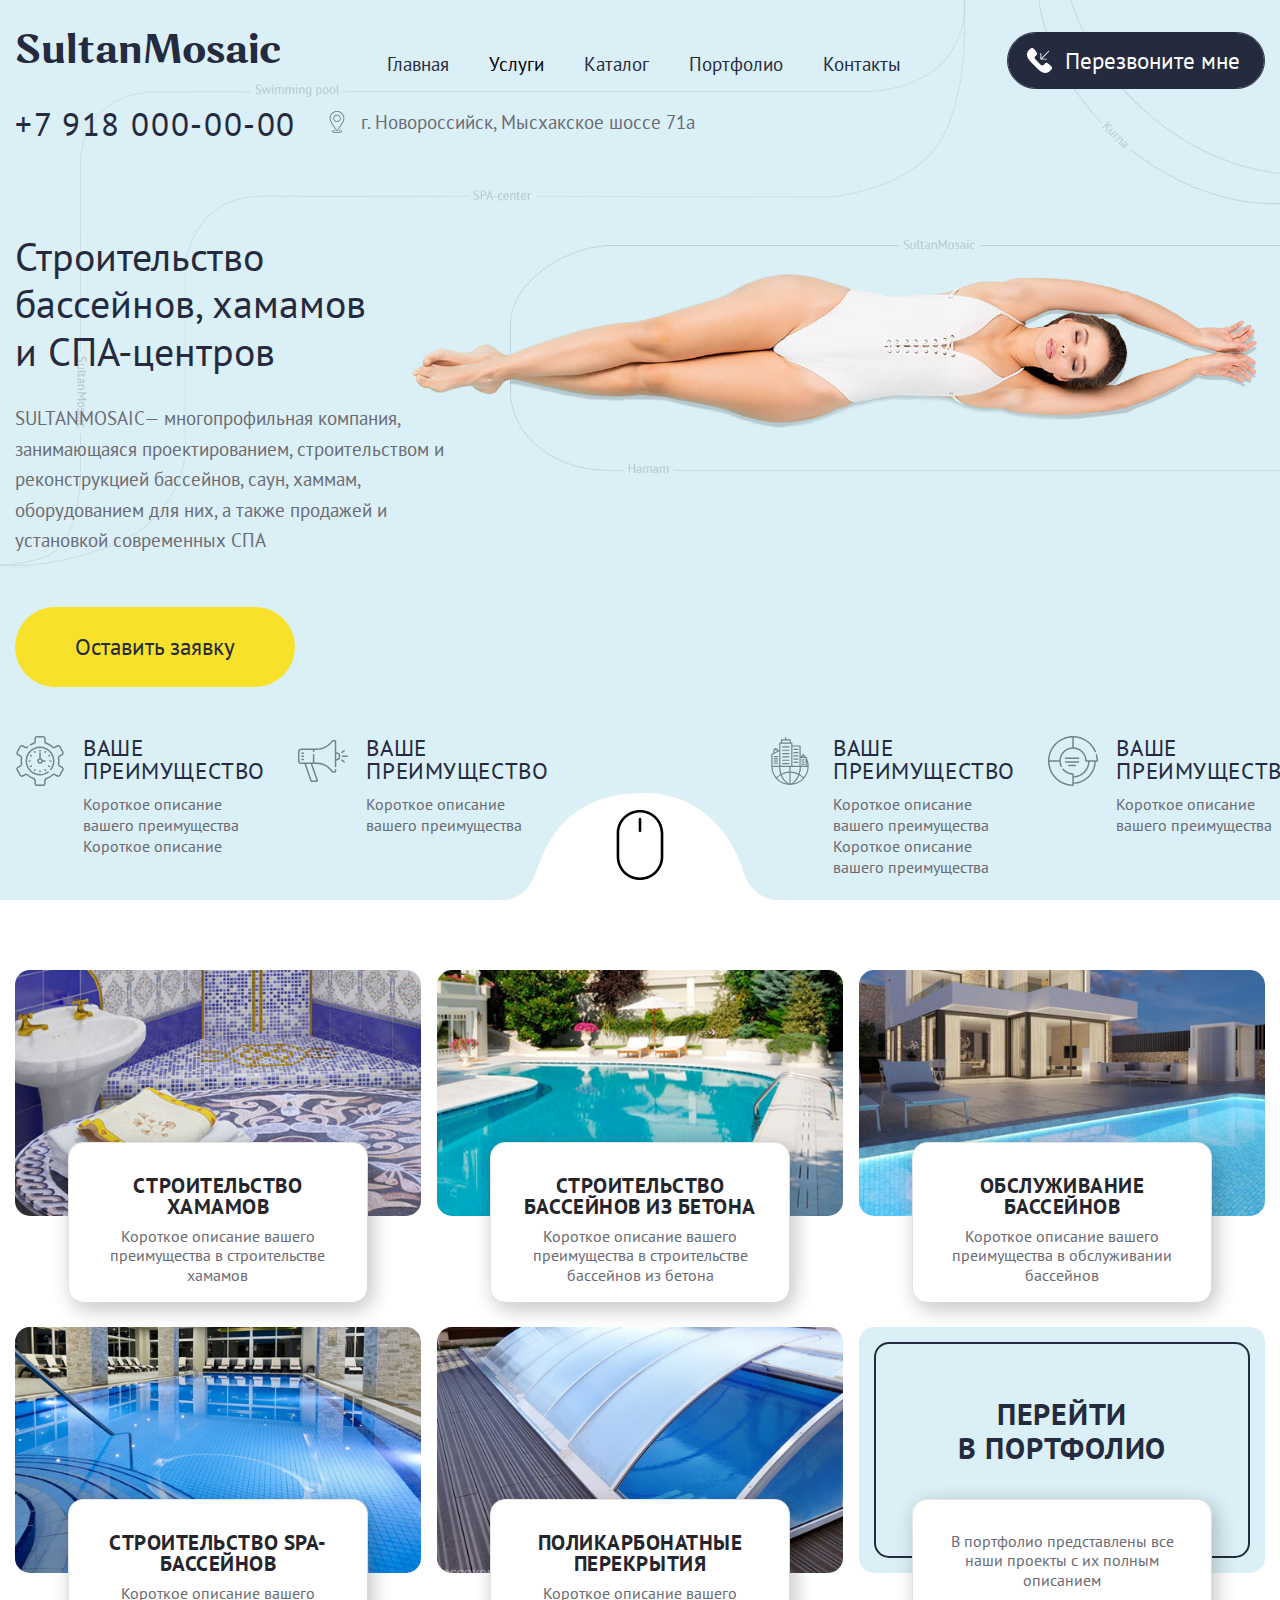
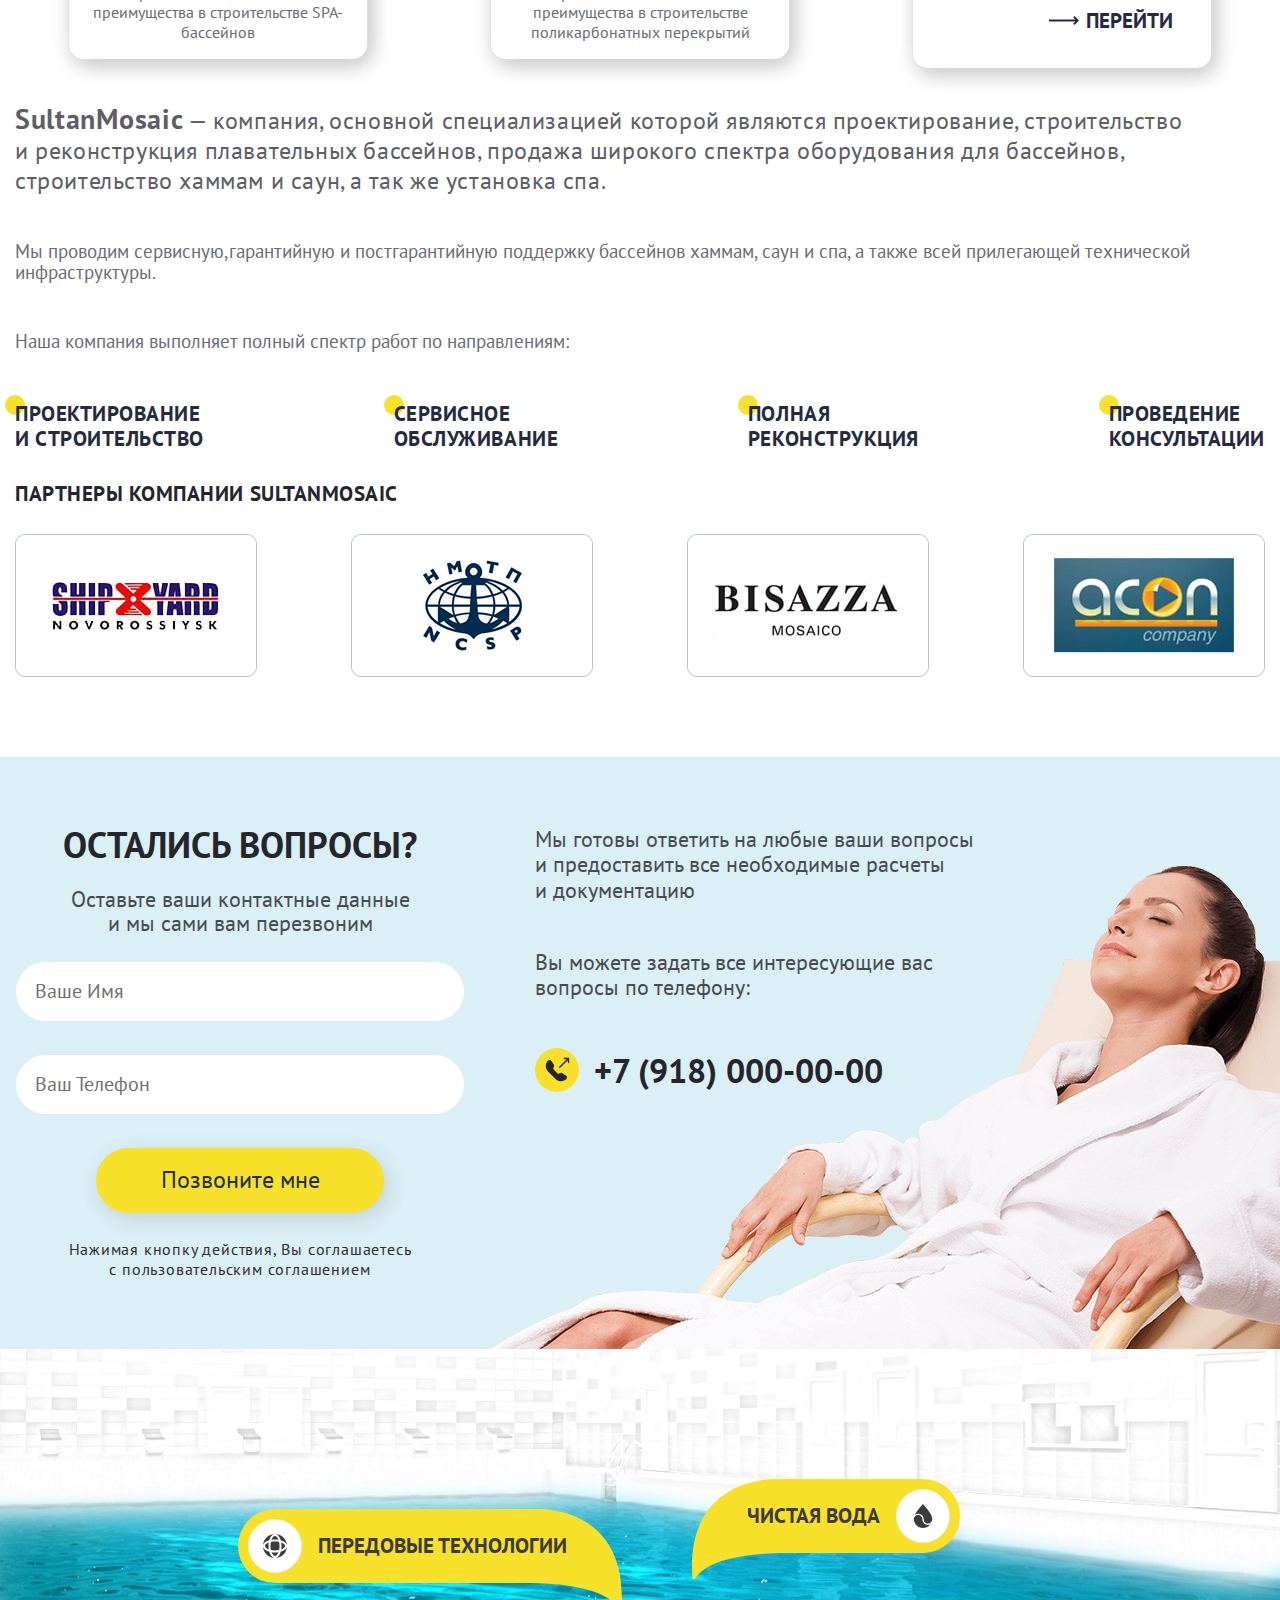
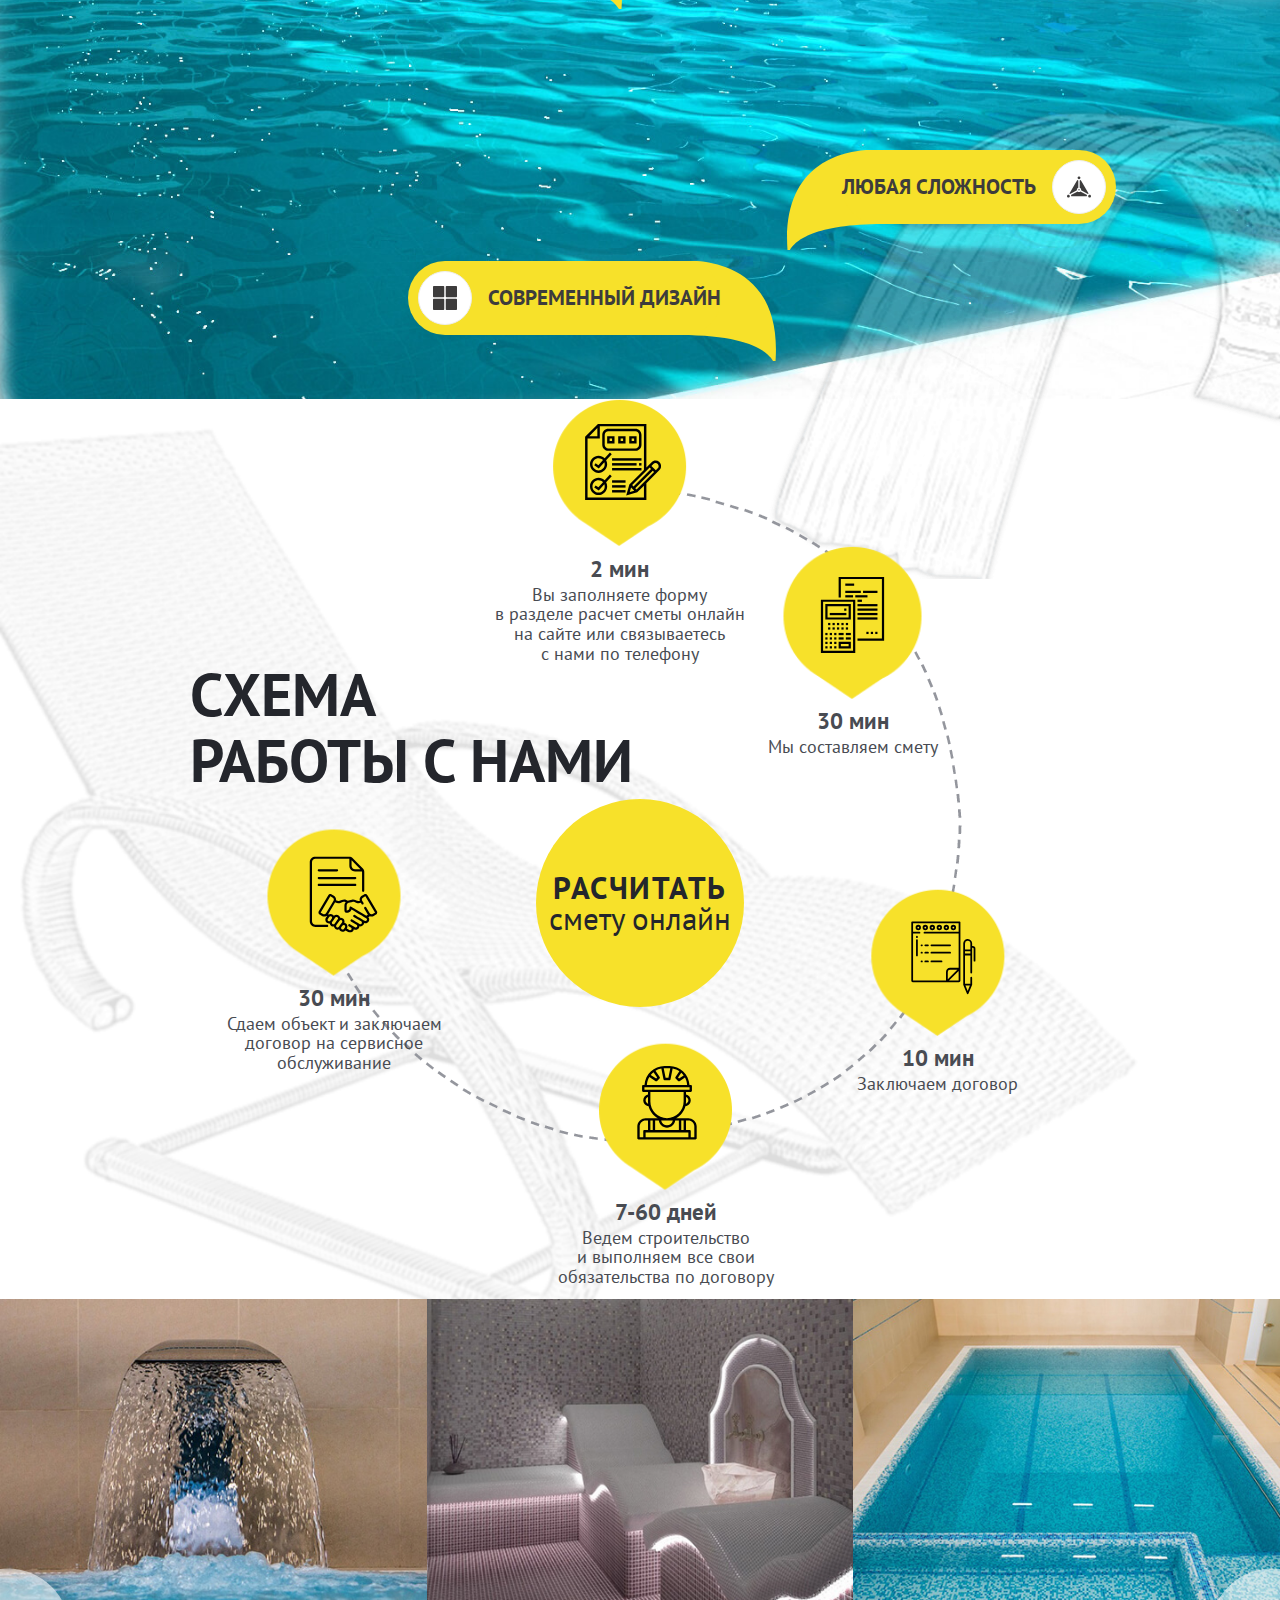
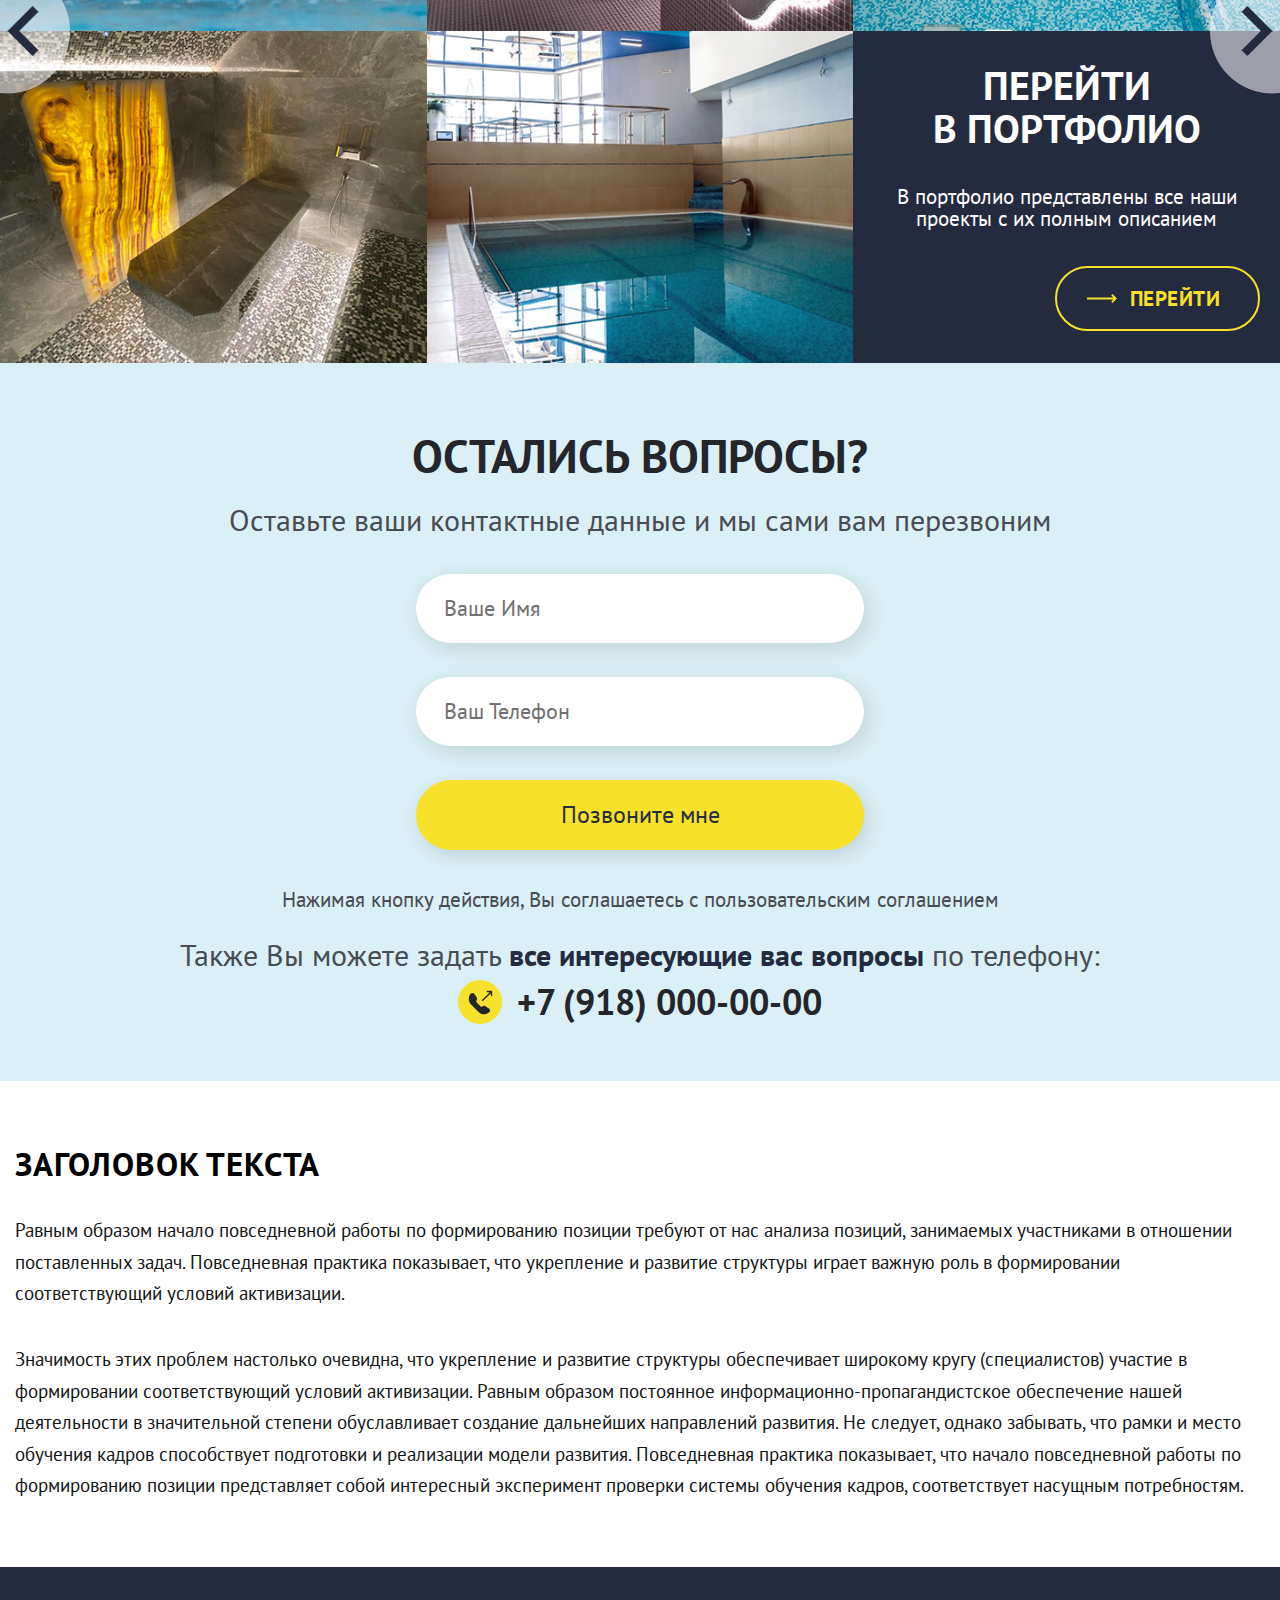
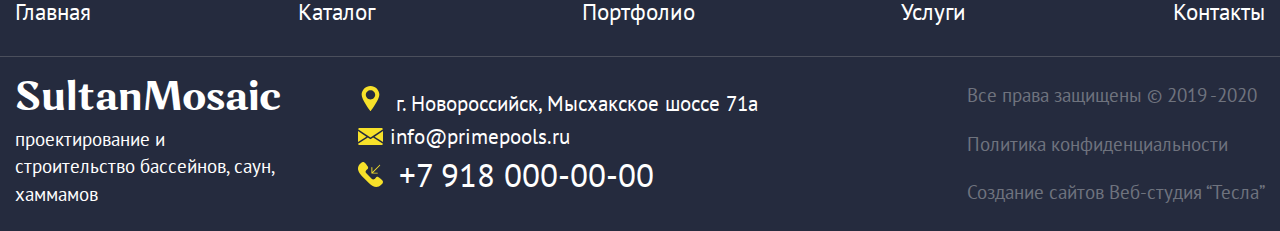
==== commit 7f2f8e45: "Add files via upload" ====
--- a/index.html
+++ b/index.html
@@ -551,7 +551,9 @@
                             перезвоним</p>
                         <form action="#" class="questions-with-back__form">
                             <input type="text" placeholder="Ваше Имя">
+                            <span class="input-error">Имя должно быть от 3 до 32 символов!</span>
                             <input type="tel" placeholder="Ваш Телефон">
+                            <span class="input-error">Номер введен неверно!</span>
                             <button type="submit" class="yellow-button" data-text="Позвоните мне"><span>Позвоните мне</span></button>
                         </form>
                         <p class="questions-with-back__agreement">Нажимая кнопку действия, Вы соглашаетесь с&nbsp;<a
@@ -1021,7 +1023,9 @@
                         перезвоним</p>
                     <form action="#" class="questions__form">
                         <input type="text" placeholder="Ваше Имя">
+                        <span class="input-error">Имя должно быть от 3 до 32 символов!</span>
                         <input type="tel" placeholder="Ваш Телефон">
+                        <span class="input-error">Номер введен неверно!</span>
                         <button type="submit" class="yellow-button" data-text="Позвоните мне"><span>Позвоните мне</span></button>
                     </form>
                     <p class="questions__agreement">Нажимая кнопку действия, Вы&nbsp;соглашаетесь с&nbsp;<a href="#">пользовательским&nbsp;соглашением</a>
--- a/css/style.css
+++ b/css/style.css
@@ -37,6 +37,7 @@
   flex-grow: 1;
   display: flex;
   flex-direction: column;
+  overflow: hidden;
 }
 .content > div {
   width: 100%;
@@ -54,10 +55,12 @@
 .input-error {
   padding-left: 20px;
   margin-top: 10px;
-  margin-bottom: 5px;
-  font-size: 12px;
+  margin-bottom: 10px;
+  font-size: 14px;
   display: block;
   visibility: hidden;
+  -webkit-user-select: none;
+          user-select: none;
   color: red;
 }
 
@@ -321,6 +324,7 @@
   top: 50%;
   transform: translate(-50%, -50%);
   width: 405px;
+  overflow: auto;
 }
 @media (max-width: 480px) {
   .popup-callback {
@@ -426,6 +430,15 @@
   top: 50%;
   transform: translate(-50%, -50%);
   width: 1060px;
+  overflow: auto;
+}
+@media (max-width: 1080px) {
+  .popup-project {
+    width: 62%;
+    min-width: 300px;
+    padding: 30px;
+    max-height: 80%;
+  }
 }
 .popup-project-bg {
   position: fixed;
@@ -461,6 +474,11 @@
 .popup-project__close:hover {
   color: #363636;
 }
+@media (max-width: 1080px) {
+  .popup-project__close {
+    top: 5px;
+  }
+}
 .popup-project__left {
   position: relative;
   float: left;
@@ -472,9 +490,22 @@
   border-radius: 15px;
   overflow: hidden;
 }
+@media (max-width: 1080px) {
+  .popup-project__left {
+    margin-right: 0;
+    max-width: 100%;
+    float: none;
+  }
+}
 .popup-project__right {
   float: right;
   width: 36%;
+}
+@media (max-width: 1080px) {
+  .popup-project__right {
+    float: none;
+    width: 100%;
+  }
 }
 .popup-project-carousel-slider__arrow {
   position: absolute;
@@ -500,7 +531,7 @@
 }
 .popup-project-carousel-slider__arrow-left {
   left: 0;
-  transform: translate(-50%);
+  transform: translate(-50%, -50%);
 }
 .popup-project-carousel-slider__arrow-right {
   right: 0;
@@ -548,6 +579,11 @@
   align-items: center;
   line-height: 110%;
   margin-bottom: 48px;
+}
+@media (max-width: 1080px) {
+  .popup-project__name, .popup-project__art {
+    margin-bottom: 20px;
+  }
 }
 .popup-project__description {
   color: #6a6c74;
@@ -573,9 +609,21 @@
   clear: both;
   display: flex;
 }
+@media (max-width: 1080px) {
+  .popup-project__form {
+    flex-direction: column;
+    margin-top: 20px;
+    margin-bottom: 20px;
+  }
+}
 .popup-project__block {
   margin-right: 20px;
   flex: 1 1 auto;
+}
+@media (max-width: 1080px) {
+  .popup-project__block {
+    margin-right: 0;
+  }
 }
 .popup-project__block > label {
   display: block;
@@ -607,6 +655,11 @@
   max-width: 200px;
   box-shadow: 4px 5.7px 21px 0 rgba(0, 0, 0, 0.13);
 }
+@media (max-width: 1080px) {
+  .popup-project__button {
+    max-width: 100%;
+  }
+}
 
 .header {
   padding-top: 32px;
@@ -614,7 +667,7 @@
 }
 @media (max-width: 1455px) {
   .header {
-    padding-bottom: 10px;
+    padding-bottom: 20px;
   }
 }
 .header__burger {
@@ -1265,6 +1318,7 @@
 @media (max-width: 1100px) {
   .footer__right {
     flex-direction: column;
+    width: 100%;
   }
 }
 @media (max-width: 1000px) {
@@ -1529,7 +1583,7 @@
   flex-grow: 1;
   margin: 9px 7px;
   border: 2px solid #ffffff;
-  border-radius: 10px;
+  border-radius: 15px;
   display: flex;
   justify-content: center;
   align-items: center;
@@ -1542,7 +1596,7 @@
 }
 @media (max-width: 750px) {
   .first-screen__icon {
-    margin: 5px 3px;
+    margin: 3px 3px;
     border: 1px solid #ffffff;
   }
   .first-screen__icon svg {
@@ -1552,13 +1606,16 @@
 
 .first-screen-main {
   position: relative;
-  background-image: url("../img/Главная/bg_first screen.jpg");
-  background-position: top center;
-  background-size: cover;
-  background-repeat: no-repeat;
+  background: url("../img/Главная/bg_first screen.jpg") top right/contain no-repeat, #dbf0f6;
   min-height: 100vh;
   min-width: 100%;
   overflow: hidden;
+}
+@media (max-width: 1100px) {
+  .first-screen-main {
+    background: url("../img/Главная/bg_first_screen_mobile.png") bottom right/contain no-repeat, #dbf0f6;
+    min-height: auto;
+  }
 }
 .first-screen-main__center {
   margin-top: 5.67vw;
@@ -1568,6 +1625,17 @@
   font-size: 3.95rem;
   line-height: 120%;
   max-width: 400px;
+}
+@media (max-width: 1100px) {
+  .first-screen-main__title {
+    max-width: none;
+    text-align: center;
+  }
+}
+@media (max-width: 850px) {
+  .first-screen-main__title {
+    font-size: 4rem;
+  }
 }
 .first-screen-main__content {
   font-size: 1.85rem;
@@ -1577,6 +1645,24 @@
   margin-bottom: 51px;
   max-width: 450px;
 }
+@media (max-width: 1100px) {
+  .first-screen-main__content {
+    max-width: none;
+    text-align: center;
+  }
+}
+@media (max-width: 850px) {
+  .first-screen-main__content {
+    font-size: 2.5rem;
+    margin-top: 25px;
+    margin-bottom: 25px;
+  }
+}
+@media (max-width: 500px) {
+  .first-screen-main__content {
+    font-size: 2rem;
+  }
+}
 .first-screen-main__button {
   display: flex;
   justify-content: center;
@@ -1587,21 +1673,60 @@
   width: 280px;
   height: 80px;
 }
+@media (max-width: 1100px) {
+  .first-screen-main__button {
+    margin: 0 auto;
+  }
+}
+@media (max-width: 850px) {
+  .first-screen-main__button {
+    width: 180px;
+    height: 50px;
+  }
+}
 .first-screen-main__bottom {
   display: flex;
   justify-content: space-between;
   align-items: baseline;
   margin-top: 3.85vw;
 }
+@media (max-width: 850px) {
+  .first-screen-main__bottom {
+    margin-top: 20px;
+  }
+}
+@media (max-width: 450px) {
+  .first-screen-main__bottom {
+    flex-direction: column;
+  }
+}
 .first-screen-main__column {
   display: flex;
   justify-content: space-between;
   max-width: 39%;
   min-width: 500px;
 }
+@media (max-width: 1100px) {
+  .first-screen-main__column {
+    flex-direction: column;
+    max-width: 48%;
+    min-width: auto;
+  }
+}
+@media (max-width: 450px) {
+  .first-screen-main__column {
+    max-width: none;
+  }
+}
 .first-screen-main__block {
   max-width: 43.3333%;
   display: flex;
+}
+@media (max-width: 1100px) {
+  .first-screen-main__block {
+    max-width: none;
+    margin-bottom: 30px;
+  }
 }
 .first-screen-main__block-left {
   margin-right: 18px;
@@ -1632,6 +1757,11 @@
   left: 50%;
   transform: translateX(-50%);
   border-radius: 110px 110px 0 0;
+}
+@media (max-width: 1100px) {
+  .first-screen-main__button-switcher {
+    display: none;
+  }
 }
 .first-screen-main__mouse {
   z-index: 1;
@@ -1678,10 +1808,27 @@
   justify-content: space-between;
   margin-bottom: 146px;
 }
+@media (max-width: 1400px) {
+  .description {
+    margin-bottom: 60px;
+    flex-direction: column;
+  }
+}
+@media (max-width: 600px) {
+  .description {
+    margin-bottom: 30px;
+  }
+}
 .description__left {
   padding-right: 40px;
   border-right: 1px solid #b7c3c6;
   flex-grow: 1;
+}
+@media (max-width: 1400px) {
+  .description__left {
+    padding-right: 0;
+    border-right: none;
+  }
 }
 .description__title-content {
   font-size: 2.4rem;
@@ -1690,6 +1837,16 @@
   color: #5d5f64;
   margin-bottom: 45px;
 }
+@media (max-width: 850px) {
+  .description__title-content {
+    font-size: 3rem;
+  }
+}
+@media (max-width: 600px) {
+  .description__title-content {
+    margin-bottom: 25px;
+  }
+}
 .description__title-content span {
   letter-spacing: 0.7px;
   font-size: 2.8rem;
@@ -1701,11 +1858,31 @@
   color: #6a6c74;
   margin-bottom: 48px;
 }
+@media (max-width: 850px) {
+  .description__content {
+    font-size: 2.5rem;
+  }
+}
+@media (max-width: 600px) {
+  .description__content {
+    margin-bottom: 20px;
+  }
+}
 .description__bottom {
   display: flex;
   justify-content: space-between;
   align-items: flex-start;
   margin-top: 10px;
+}
+@media (max-width: 1023px) {
+  .description__bottom {
+    flex-wrap: wrap;
+  }
+}
+@media (max-width: 600px) {
+  .description__bottom {
+    flex-direction: column;
+  }
 }
 .description__bottom > li {
   font-size: 2.1rem;
@@ -1718,6 +1895,18 @@
   max-width: -webkit-min-content;
   max-width: min-content;
 }
+@media (max-width: 1023px) {
+  .description__bottom > li {
+    width: 50%;
+    max-width: none;
+    margin-bottom: 10px;
+  }
+}
+@media (max-width: 600px) {
+  .description__bottom > li {
+    width: auto;
+  }
+}
 .description__bottom > li:before {
   content: "";
   position: absolute;
@@ -1733,6 +1922,18 @@
   min-width: 500px;
   margin-left: 66px;
 }
+@media (max-width: 1400px) {
+  .description__right {
+    margin-left: 0;
+    min-width: auto;
+    margin-top: 20px;
+  }
+}
+@media (max-width: 600px) {
+  .description__right {
+    text-align: center;
+  }
+}
 .description__title {
   font-size: 2.1rem;
   font-family: "PT sans bold";
@@ -1747,11 +1948,32 @@
   flex-wrap: wrap;
   justify-content: space-between;
 }
+@media (max-width: 600px) {
+  .description__partners {
+    align-items: center;
+    flex-direction: column;
+  }
+}
 .description__partner {
   border-radius: 10px;
   border: solid 1px #b7c3c6;
-  background-color: #b7c3c6;
   margin-bottom: 20px;
+}
+@media (max-width: 1023px) {
+  .description__partner {
+    width: 40%;
+    display: flex;
+    justify-content: center;
+    min-width: 270px;
+  }
+  .description__partner:nth-of-type(2n-1) {
+    margin-right: 10px;
+  }
+}
+@media (max-width: 1023px) and (max-width: 600px) {
+  .description__partner:nth-of-type(2n-1) {
+    margin-right: 0;
+  }
 }
 .description__partner img {
   border-radius: 10px;
@@ -1760,6 +1982,7 @@
 .advantages {
   position: relative;
   max-width: 100%;
+  min-height: 650px;
 }
 .advantages__image {
   -webkit-user-select: none;
@@ -1767,10 +1990,32 @@
   max-width: 100%;
   min-width: 100%;
 }
+@media (max-width: 1680px) {
+  .advantages__image {
+    position: absolute;
+    right: 0;
+    top: 0;
+    height: 100%;
+    max-width: none;
+    min-width: auto;
+  }
+}
+@media (max-width: 1240px) {
+  .advantages__image {
+    right: -20%;
+  }
+}
 .advantages__image-bottom-right {
   position: absolute;
-  bottom: -401px;
+  top: 55%;
   right: 0;
+  max-width: 40%;
+  max-height: 100%;
+}
+@media (max-width: 850px) {
+  .advantages__image-bottom-right {
+    display: none;
+  }
 }
 .advantages__blocks {
   position: absolute;
@@ -1782,6 +2027,11 @@
   bottom: 0;
   z-index: 1;
 }
+@media (max-width: 850px) {
+  .advantages__blocks {
+    position: relative;
+  }
+}
 .advantages__block {
   position: absolute;
   background-color: #f7e12a;
@@ -1793,9 +2043,25 @@
   transition: all 0.5s ease;
   cursor: pointer;
 }
+@media (max-width: 850px) {
+  .advantages__block {
+    right: 0 !important;
+    left: 0 !important;
+    top: 0 !important;
+    position: relative;
+    justify-content: center;
+    width: 85%;
+    margin-top: 50px;
+  }
+}
 .advantages__block:hover {
   background-color: #ffffff;
 }
+@media (max-width: 850px) {
+  .advantages__block:hover {
+    background-color: #f7e12a;
+  }
+}
 .advantages__block:hover .advantages__icon {
   background-color: #252b3e;
 }
@@ -1804,6 +2070,11 @@
 }
 .advantages__block:hover .advantages__crooked-edge path {
   fill: #ffffff;
+}
+@media (max-width: 850px) {
+  .advantages__block:hover .advantages__crooked-edge path {
+    fill: #f7e12a;
+  }
 }
 .advantages__block:hover .advantages__hint {
   max-height: 300px;
@@ -1813,6 +2084,11 @@
 .advantages__block:nth-of-type(2n-1) {
   padding-right: 10px;
 }
+@media (max-width: 850px) {
+  .advantages__block:nth-of-type(2n-1) {
+    margin-left: auto;
+  }
+}
 .advantages__block:nth-of-type(2n-1) .advantages__icon {
   margin-left: 16px;
   order: 1;
@@ -1827,6 +2103,11 @@
 .advantages__block:nth-of-type(2n) {
   padding-left: 10px;
 }
+@media (max-width: 850px) {
+  .advantages__block:nth-of-type(2n) {
+    margin-right: auto;
+  }
+}
 .advantages__block:nth-of-type(2n) .advantages__icon {
   margin-right: 16px;
 }
@@ -1838,19 +2119,40 @@
 }
 .advantages__block:nth-of-type(1) {
   top: 130px;
-  right: 475px;
+  right: 25%;
+}
+@media (max-width: 1240px) {
+  .advantages__block:nth-of-type(1) {
+    right: 12.8%;
+  }
 }
 .advantages__block:nth-of-type(2) {
   top: 160px;
-  left: 358px;
+  left: 18.6%;
+}
+@media (max-width: 1240px) {
+  .advantages__block:nth-of-type(2) {
+    top: 250px;
+    left: 12.8%;
+  }
 }
 .advantages__block:nth-of-type(3) {
   top: 401px;
-  right: 246px;
+  right: 12.8%;
+}
+@media (max-width: 1240px) {
+  .advantages__block:nth-of-type(3) {
+    top: 390px;
+  }
 }
 .advantages__block:nth-of-type(4) {
   top: 512px;
-  left: 612px;
+  left: 31.875%;
+}
+@media (max-width: 1240px) {
+  .advantages__block:nth-of-type(4) {
+    left: 12.8%;
+  }
 }
 .advantages__icon {
   display: flex;
@@ -1899,6 +2201,11 @@
   overflow: hidden;
   max-height: 0;
 }
+@media (max-width: 850px) {
+  .advantages__hint {
+    width: 300px;
+  }
+}
 .advantages__hint h3 {
   white-space: nowrap;
   font-size: 2.55rem;
@@ -1921,6 +2228,11 @@
   margin-top: 70px;
   margin-bottom: 20px;
 }
+@media (max-width: 650px) {
+  .portfolio {
+    justify-content: center;
+  }
+}
 .portfolio-item {
   width: 32.47%;
   border-radius: 15px;
@@ -1931,6 +2243,17 @@
 @media (max-width: 850px) {
   .portfolio-item {
     flex-direction: column;
+    margin-bottom: 50px;
+  }
+}
+@media (max-width: 1200px) {
+  .portfolio-item {
+    width: 48%;
+  }
+}
+@media (max-width: 650px) {
+  .portfolio-item {
+    width: 95%;
   }
 }
 .portfolio-item__image {
@@ -1974,7 +2297,7 @@
     left: 0;
     transform: none;
     padding: 20px 17px 17px;
-    min-height: 125px;
+    min-height: 140px;
     width: 96%;
     min-width: auto;
     margin-left: 2%;
@@ -1984,26 +2307,33 @@
     content: none;
   }
 }
+@media (max-width: 650px) {
+  .portfolio-item__block {
+    min-height: auto;
+  }
+}
 .portfolio-item__link {
   display: block;
-  margin: 14% auto 0;
+  padding: 14% 15%;
+  width: 100%;
+  height: 100%;
   text-transform: uppercase;
   font-size: 3rem;
   font-family: "PT sans bold";
   line-height: 115%;
   letter-spacing: 0.75px;
+  border: solid 2px #252b3e;
+  border-radius: 15px;
   color: #252b3e;
-  max-width: 70%;
   min-width: 215px;
 }
 .portfolio-item__link-block {
-  margin: auto;
-  width: 90%;
-  height: 85%;
+  width: 100%;
+  background-color: #dbf0f6;
+  text-align: center;
   border-radius: 15px;
-  border: solid 2px #252b3e;
-  background-color: transparent;
-  text-align: center;
+  padding: 15px;
+  flex-grow: 1;
 }
 .portfolio-item__title {
   font-size: 2.1rem;
@@ -2041,6 +2371,11 @@
 @media (max-width: 650px) {
   .portfolio-item__content {
     font-size: 2.5rem;
+  }
+}
+@media (max-width: 450px) {
+  .portfolio-item__content {
+    font-size: 2rem;
   }
 }
 .portfolio-item__link-in-block {
@@ -2297,8 +2632,18 @@
   display: flex;
   justify-content: space-between;
 }
+@media (max-width: 1360px) {
+  .projects__slide {
+    flex-direction: column;
+  }
+}
 .projects__titles {
   display: flex;
+}
+@media (max-width: 1360px) {
+  .projects__titles {
+    margin-bottom: 20px;
+  }
 }
 .projects__info {
   display: flex;
@@ -2316,6 +2661,21 @@
   justify-content: center;
   align-items: center;
 }
+@media (max-width: 650px) {
+  .projects__number {
+    width: 60px;
+    height: 60px;
+    min-width: 60px;
+    min-height: 60px;
+    max-width: 60px;
+    max-height: 60px;
+  }
+}
+@media (max-width: 450px) {
+  .projects__number {
+    display: none;
+  }
+}
 .projects__number > span {
   font-size: 4.2rem;
   font-family: "PT sans bold";
@@ -2327,6 +2687,12 @@
   width: 67px;
   height: 67px;
   border: 1px solid #ffffff;
+}
+@media (max-width: 650px) {
+  .projects__number > span {
+    width: 52px;
+    height: 52px;
+  }
 }
 .projects__title {
   font-size: 3.95rem;
@@ -2334,25 +2700,53 @@
   font-family: "PT sans bold";
   white-space: nowrap;
 }
+@media (max-width: 650px) {
+  .projects__title {
+    white-space: normal;
+  }
+}
 .projects__subtitle {
   font-size: 2.75rem;
   color: #6a6c74;
   white-space: nowrap;
 }
+@media (max-width: 650px) {
+  .projects__subtitle {
+    white-space: normal;
+  }
+}
 .projects__companies {
   display: flex;
   justify-content: space-between;
   width: 40%;
+  min-width: 500px;
   -webkit-user-select: none;
           user-select: none;
+}
+@media (max-width: 650px) {
+  .projects__companies {
+    width: auto;
+    min-width: auto;
+  }
 }
 .projects__companies > img {
   width: 10vw;
   max-width: 151px;
   min-height: 100px;
 }
+@media (max-width: 650px) {
+  .projects__companies > img {
+    min-height: auto;
+    max-width: 32%;
+  }
+}
 .projects__arrows {
   margin-left: 7%;
+}
+@media (max-width: 1430px) {
+  .projects__arrows {
+    margin-left: 2%;
+  }
 }
 .projects__name {
   position: absolute;
@@ -2362,6 +2756,29 @@
   padding: 24px 36px 20px 24px;
   background-color: #ffffff;
   z-index: 3;
+}
+@media (max-width: 1120px) {
+  .projects__name {
+    padding: 15px;
+    top: 20px;
+  }
+}
+@media (max-width: 850px) {
+  .projects__name {
+    top: 30px;
+    padding: 24px 36px 20px 24px;
+  }
+}
+@media (max-width: 650px) {
+  .projects__name {
+    padding: 15px;
+    top: 20px;
+  }
+}
+@media (max-width: 450px) {
+  .projects__name {
+    padding: 10px;
+  }
 }
 .projects__name > h3 {
   font-family: "PT sans bold";
@@ -2379,6 +2796,12 @@
   width: 200px;
   text-indent: 45px;
 }
+@media (max-width: 850px) {
+  .projects__name > button {
+    text-indent: 30px;
+    width: 150px;
+  }
+}
 .projects__name > button > span {
   left: 0;
 }
@@ -2389,6 +2812,7 @@
 .projects-item {
   background-color: transparent;
   display: flex;
+  flex-wrap: wrap;
   border-radius: 15px;
 }
 .projects-item__column {
@@ -2401,6 +2825,18 @@
   flex-direction: column;
   justify-content: space-between;
 }
+@media (max-width: 850px) {
+  .projects-item__column {
+    width: 100%;
+  }
+  .projects-item__column:first-of-type {
+    margin-bottom: 20px;
+  }
+  .projects-item__column:last-of-type {
+    width: 100%;
+    margin-left: 0;
+  }
+}
 .projects-item__subrow {
   display: flex;
   justify-content: space-between;
@@ -2426,6 +2862,11 @@
 .projects-item__block_big > img {
   width: 95% !important;
   position: relative;
+}
+@media (max-width: 850px) {
+  .projects-item__block_big > img {
+    width: 100% !important;
+  }
 }
 .projects-item__block_big::before {
   position: absolute;
@@ -2439,6 +2880,11 @@
   width: 46%;
   height: 43%;
 }
+@media (max-width: 850px) {
+  .projects-item__block_big::before {
+    display: none;
+  }
+}
 .projects-item__block_last {
   background-color: #252b3e;
   display: flex;
@@ -2452,6 +2898,18 @@
   border: 2px solid #ffffff;
   border-radius: 10px;
   justify-content: space-between;
+}
+@media (max-width: 1560px) {
+  .projects-item__desc-block {
+    margin: 10px;
+    padding: 14px;
+  }
+}
+@media (max-width: 450px) {
+  .projects-item__desc-block {
+    margin: 5px;
+    padding: 7px;
+  }
 }
 .projects-item__desc-block svg {
   height: 60px;
@@ -2469,11 +2927,27 @@
   margin-top: 15px;
   margin-bottom: -15px;
 }
+@media (max-width: 1560px) {
+  .projects-item__desc-title {
+    margin-top: 0;
+    margin-bottom: 0;
+  }
+}
+@media (max-width: 450px) {
+  .projects-item__desc-title {
+    font-size: 2rem;
+  }
+}
 .projects-item__desc-content {
   color: #ffffff;
   font-size: 1.8rem;
   line-height: 110%;
   text-align: center;
+}
+@media (max-width: 1360px) {
+  .projects-item__desc-content {
+    display: none;
+  }
 }
 .projects-item__desc-open-btn {
   color: #252b3e;
@@ -2489,6 +2963,17 @@
   text-indent: 20px;
   border-radius: 16.5px;
 }
+@media (max-width: 1560px) {
+  .projects-item__desc-open-btn {
+    margin-top: 0;
+  }
+}
+@media (max-width: 450px) {
+  .projects-item__desc-open-btn {
+    margin-right: auto;
+    width: 90px;
+  }
+}
 .projects-item__desc-open-btn > span {
   left: 0;
 }
@@ -2560,6 +3045,7 @@
   align-items: flex-start;
   margin-top: 39px;
   margin-bottom: 39px;
+  position: relative;
 }
 .questions__form input {
   margin-right: 25px;
@@ -2573,6 +3059,13 @@
 .questions__form input::placeholder {
   color: #717070;
 }
+.questions__form > span {
+  position: absolute;
+  top: 100%;
+}
+.questions__form > span:last-of-type {
+  left: 39%;
+}
 .questions__form button {
   font-size: 2.4rem;
   color: #252b3e;
@@ -2594,13 +3087,19 @@
   }
   .questions__form input {
     margin-right: 0;
-    margin-bottom: 30px;
   }
   .questions__form button {
     width: 448px;
   }
-}
-@media (max-width: 1320px) and (max-width: 850px) {
+  .questions__form > span {
+    top: 0;
+    position: static;
+  }
+  .questions__form > span:last-of-type {
+    left: 0;
+  }
+}
+@media (max-width: 850px) {
   .questions__form button {
     height: 61px;
   }
@@ -2695,12 +3194,38 @@
 .questions-with-back {
   background: url("../img/Главная/bg_zahvat.png") no-repeat center bottom, #dbf0f6;
 }
+@media (max-width: 1200px) {
+  .questions-with-back {
+    background: url("../img/Главная/bg_zahvat.png") no-repeat 60% bottom, #dbf0f6;
+  }
+}
+@media (max-width: 1023px) {
+  .questions-with-back {
+    background: #dbf0f6;
+  }
+}
 .questions-with-back > div {
   display: flex;
-  padding: 70px 0;
+  padding: 70px 15px;
+}
+@media (max-width: 1200px) {
+  .questions-with-back > div {
+    flex-direction: column;
+  }
+}
+@media (max-width: 1023px) {
+  .questions-with-back > div {
+    padding: 40px 15px;
+    align-items: center;
+  }
 }
 .questions-with-back__left {
   max-width: 450px;
+}
+@media (max-width: 1023px) {
+  .questions-with-back__left {
+    max-width: none;
+  }
 }
 .questions-with-back__title {
   font-size: 3.6rem;
@@ -2729,10 +3254,14 @@
   padding: 16px 19px 17px 19px;
   min-width: 448px;
   font-size: 2rem;
-  margin-bottom: 18px;
 }
 .questions-with-back__form input::placeholder {
   color: #717070;
+}
+@media (max-width: 650px) {
+  .questions-with-back__form input {
+    min-width: 288px;
+  }
 }
 .questions-with-back__form button {
   font-size: 2.4rem;
@@ -2745,6 +3274,17 @@
   background-color: #f7e12a;
   border-radius: 34.9px;
   box-shadow: 4px 5.7px 21px 0 rgba(0, 0, 0, 0.13);
+  align-self: center;
+}
+@media (max-width: 1023px) {
+  .questions-with-back__form button {
+    min-width: 448px;
+  }
+}
+@media (max-width: 650px) {
+  .questions-with-back__form button {
+    min-width: 288px;
+  }
 }
 .questions-with-back__agreement {
   font-size: 1.6rem;
@@ -2757,18 +3297,40 @@
   margin-left: 70px;
   max-width: 450px;
 }
+@media (max-width: 1200px) {
+  .questions-with-back__right {
+    margin-left: 0;
+    margin-top: 20px;
+    text-align: center;
+  }
+}
+@media (max-width: 1023px) {
+  .questions-with-back__right {
+    max-width: none;
+  }
+}
 .questions-with-back__content {
   margin-bottom: 47px;
   font-size: 2.2rem;
   line-height: 115%;
   color: #484b52;
 }
+@media (max-width: 1023px) {
+  .questions-with-back__content {
+    margin-bottom: 20px;
+  }
+}
 .questions-with-back__phone {
   font-size: 3.4rem;
   font-family: "PT sans bold";
   color: #24262c;
   display: flex;
   align-items: center;
+}
+@media (max-width: 1200px) {
+  .questions-with-back__phone {
+    justify-content: center;
+  }
 }
 .questions-with-back__phone span {
   display: flex;
@@ -2805,6 +3367,11 @@
 }
 .scheme-main {
   background: url("../img/Главная/bg_shema_raboty.png") bottom left no-repeat;
+}
+@media (max-width: 1320px) {
+  .scheme-main {
+    background-size: 100%;
+  }
 }
 .scheme-service {
   background: url("../img/Услуга/bg_zahvat.png") bottom right no-repeat;
@@ -2852,9 +3419,11 @@
 }
 @media (max-width: 767px) {
   .scheme__title {
+    padding-left: 0;
     padding-top: 0;
     text-align: center;
     margin-bottom: 30px;
+    font-size: 5rem;
   }
   .scheme__title span {
     display: inline;
@@ -3193,6 +3762,17 @@
   padding-right: 21px;
   border-right: 1px solid #b7c3c6;
 }
+@media (max-width: 850px) {
+  .catalog__left {
+    min-width: 283px;
+    max-width: 283px;
+  }
+}
+@media (max-width: 650px) {
+  .catalog__left {
+    display: none;
+  }
+}
 .catalog__nav-block input {
   display: none;
 }
@@ -3201,17 +3781,35 @@
   margin-bottom: 30px;
   transition: all 0.4s linear 0.4s;
 }
+@media (max-width: 850px) {
+  .catalog__nav-block input:checked ~ .catalog__menu {
+    margin-bottom: 15px;
+  }
+}
 .catalog__nav-block label {
   display: flex;
   align-items: center;
   padding: 20px 24px;
   margin-bottom: 34px;
   cursor: pointer;
+}
+@media (max-width: 850px) {
+  .catalog__nav-block label {
+    padding: 10px 12px;
+    margin-bottom: 17px;
+  }
 }
 .catalog__nav-block label svg {
   width: 31px;
   height: 31px;
   margin-right: 15px;
+}
+@media (max-width: 850px) {
+  .catalog__nav-block label svg {
+    width: 22px;
+    height: 22px;
+    margin-right: 10px;
+  }
 }
 .catalog__nav-block label svg * {
   fill: #252b3e;
@@ -3294,15 +3892,41 @@
   flex: 1 1 auto;
   padding-left: 20px;
 }
+@media (max-width: 650px) {
+  .catalog__right {
+    padding-left: 0;
+  }
+}
 .catalog__items {
   display: flex;
   flex-wrap: wrap;
   justify-content: space-between;
   align-items: flex-start;
 }
+@media (max-width: 650px) {
+  .catalog__items {
+    justify-content: space-around;
+  }
+}
 .catalog__item {
   width: 32.47%;
   min-width: 310px;
+}
+@media (max-width: 650px) {
+  .catalog__item {
+    width: 48%;
+    min-width: auto;
+  }
+}
+@media (max-width: 550px) {
+  .catalog__item {
+    width: 95%;
+  }
+}
+@media (max-width: 400px) {
+  .catalog__item {
+    width: 100%;
+  }
 }
 .catalog__pagination {
   display: flex;
@@ -3326,6 +3950,16 @@
   height: 34px;
   border-radius: 50%;
 }
+@media (max-width: 850px) {
+  .catalog__pagination li {
+    width: 20px;
+    height: 20px;
+  }
+  .catalog__pagination li a {
+    width: 20px;
+    height: 20px;
+  }
+}
 .catalog__pagination li:first-of-type {
   margin-right: 20px;
 }
@@ -3355,6 +3989,11 @@
   margin-bottom: 115px;
   display: flex;
   background-color: #dbf0f6;
+}
+@media (max-width: 850px) {
+  .catalog-item {
+    margin-bottom: 85px;
+  }
 }
 .catalog-item__image {
   width: 100%;
@@ -3379,6 +4018,17 @@
   align-items: center;
   transition: all 0.25s linear;
 }
+@media (max-width: 850px) {
+  .catalog-item__block {
+    padding: 15px;
+    min-height: 110px;
+  }
+}
+@media (max-width: 650px) {
+  .catalog-item__block {
+    min-width: auto;
+  }
+}
 .catalog-item__block:hover {
   background-color: #252b3e;
 }
@@ -3396,6 +4046,11 @@
   text-transform: uppercase;
   transition: all 0.25s linear;
 }
+@media (max-width: 550px) {
+  .catalog-item__name {
+    font-size: 2rem;
+  }
+}
 .catalog-item__info {
   display: flex;
   justify-content: space-between;
@@ -3403,10 +4058,21 @@
   margin-top: 15px;
   margin-bottom: 17px;
 }
+@media (max-width: 550px) {
+  .catalog-item__info {
+    justify-content: space-around;
+    font-size: 1.8rem;
+  }
+}
 .catalog-item__info span {
   font-size: 1.4rem;
   color: #6a6c74;
   transition: all 0.25s linear;
+}
+@media (max-width: 550px) {
+  .catalog-item__info span {
+    font-size: 1.8rem;
+  }
 }
 .catalog-item__maker {
   text-transform: uppercase;
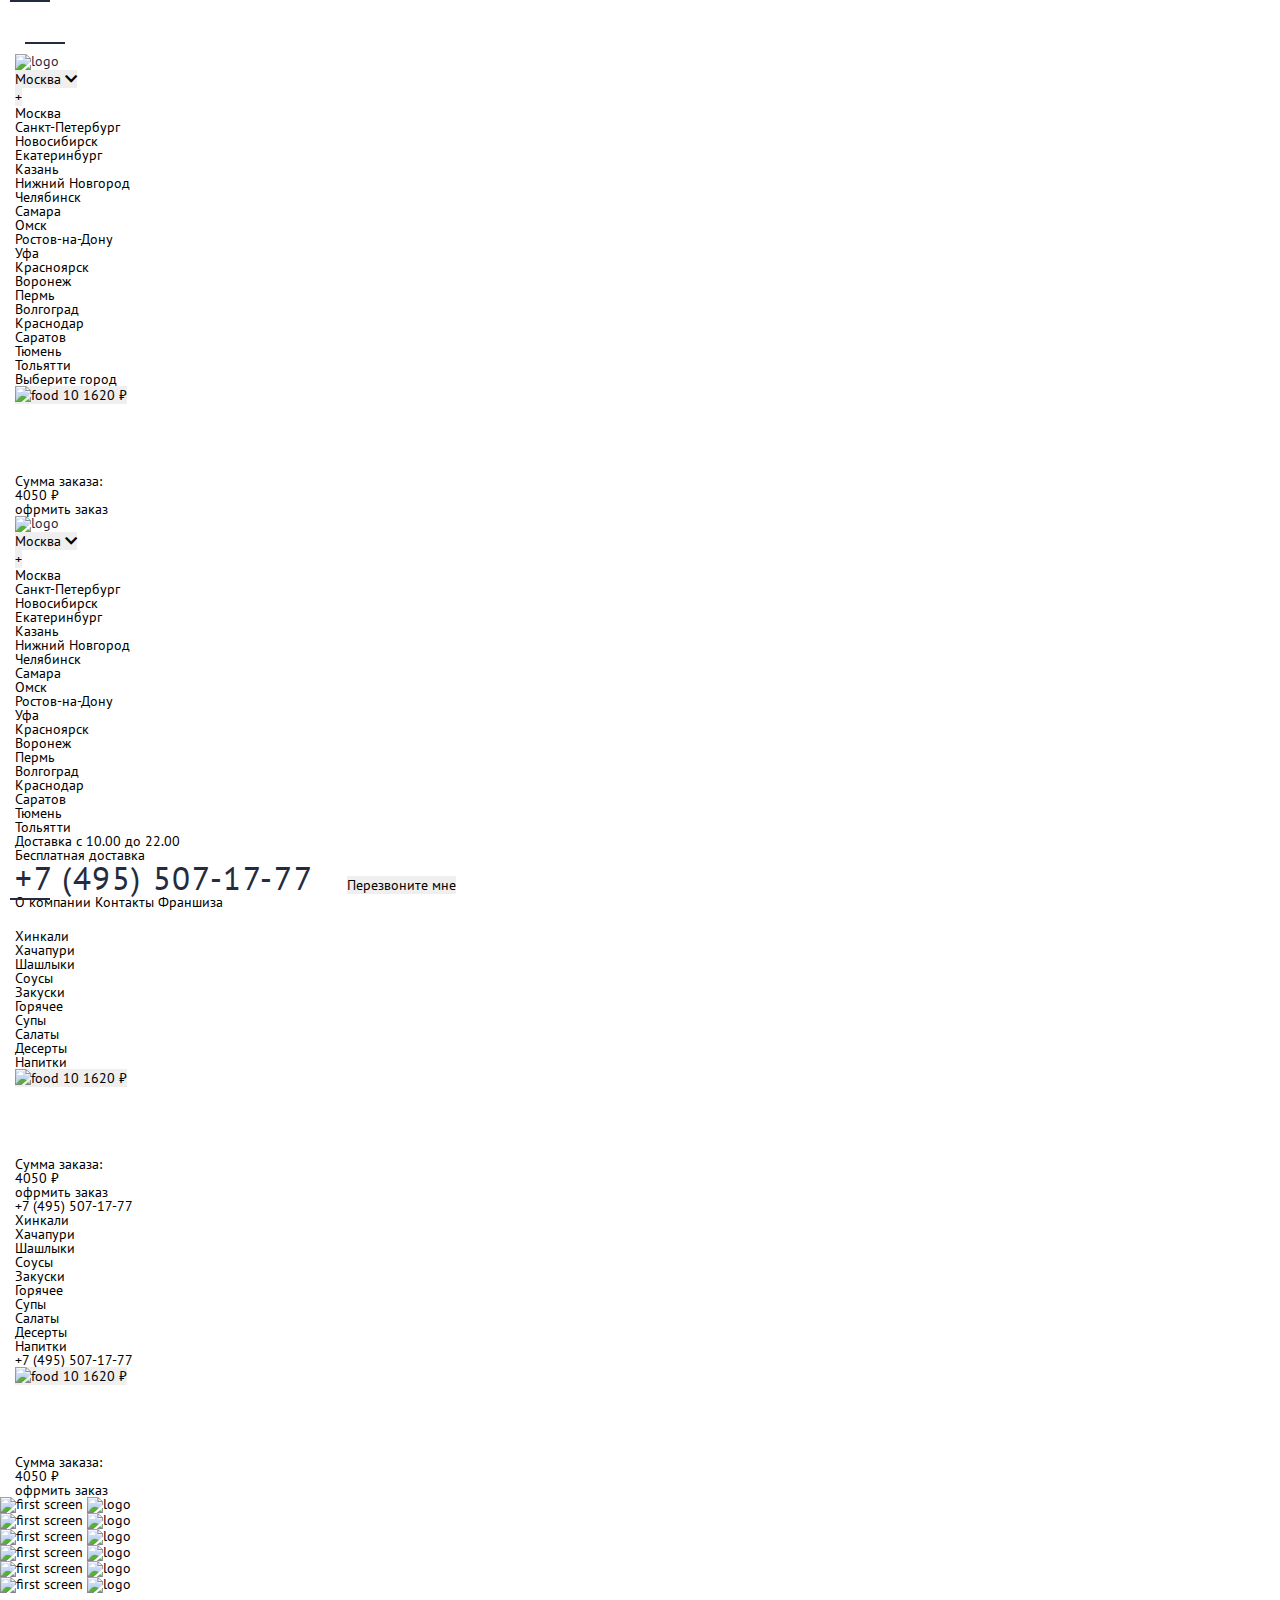
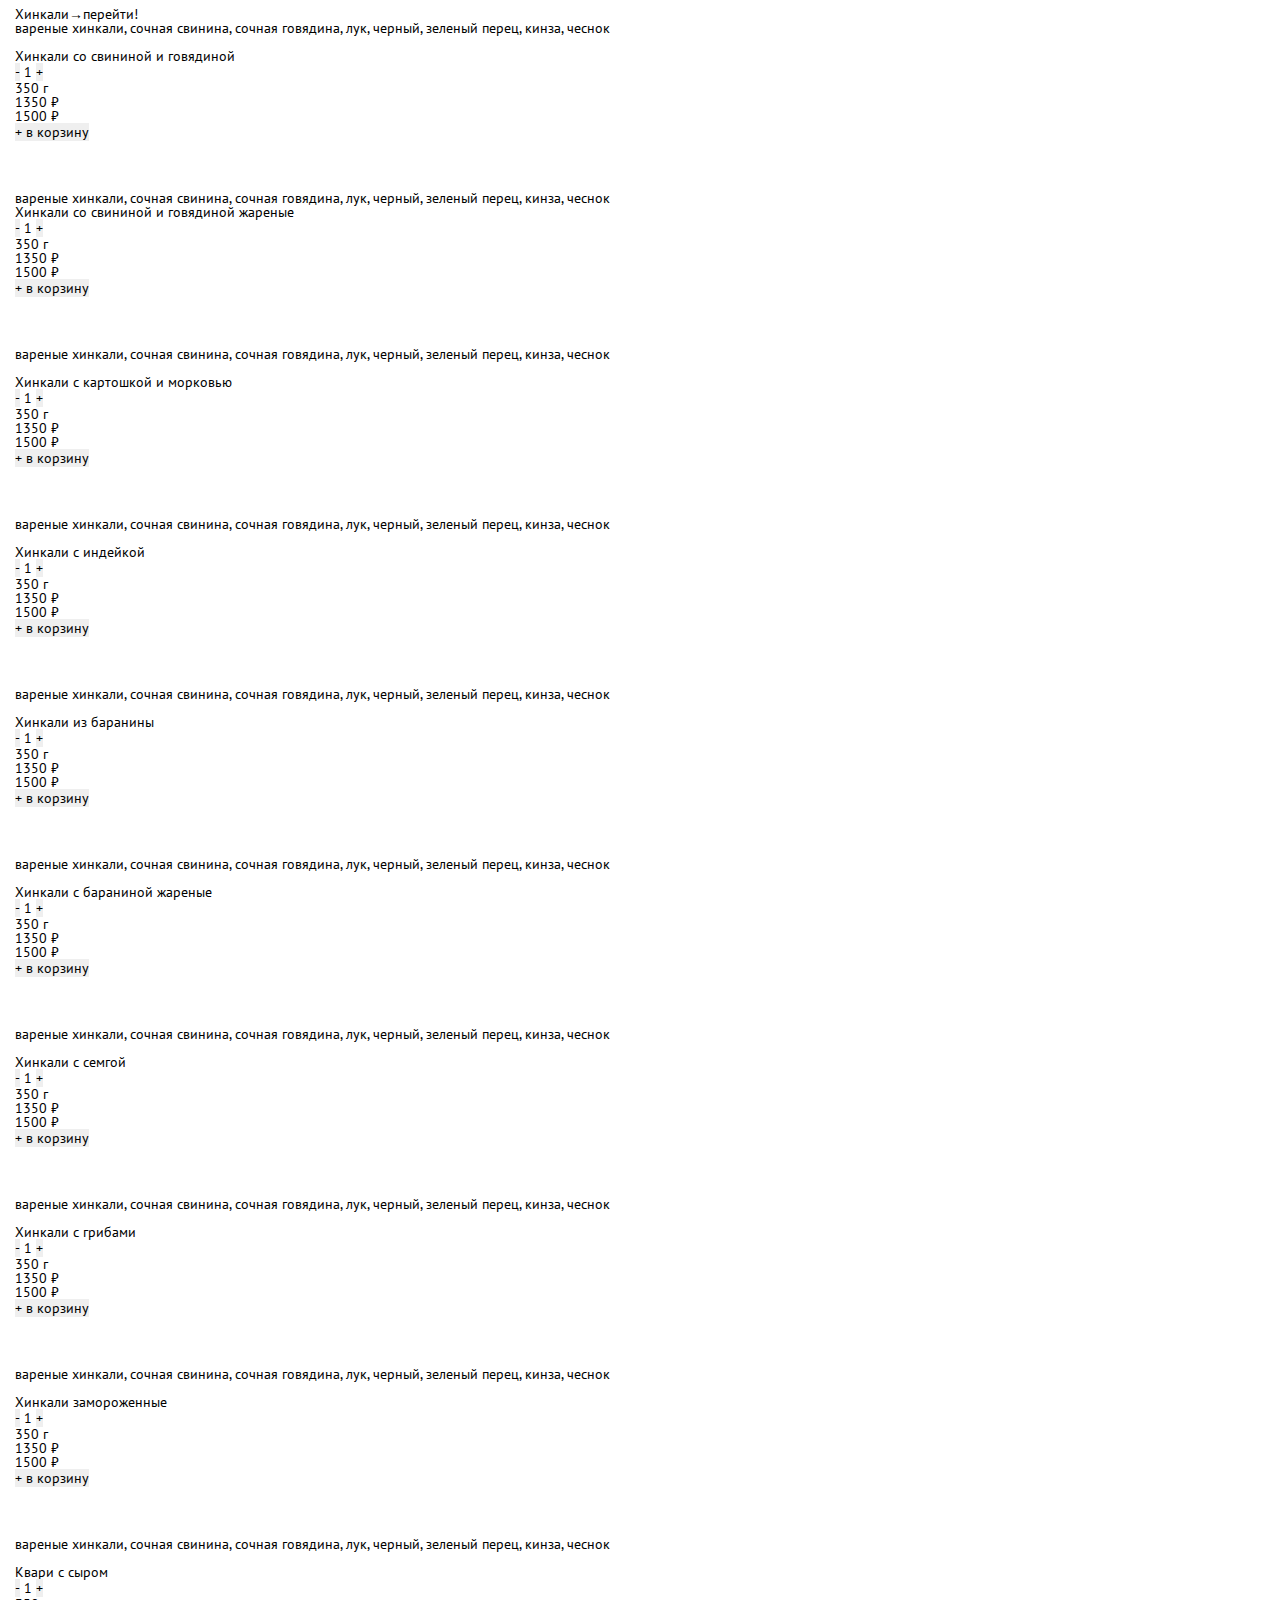
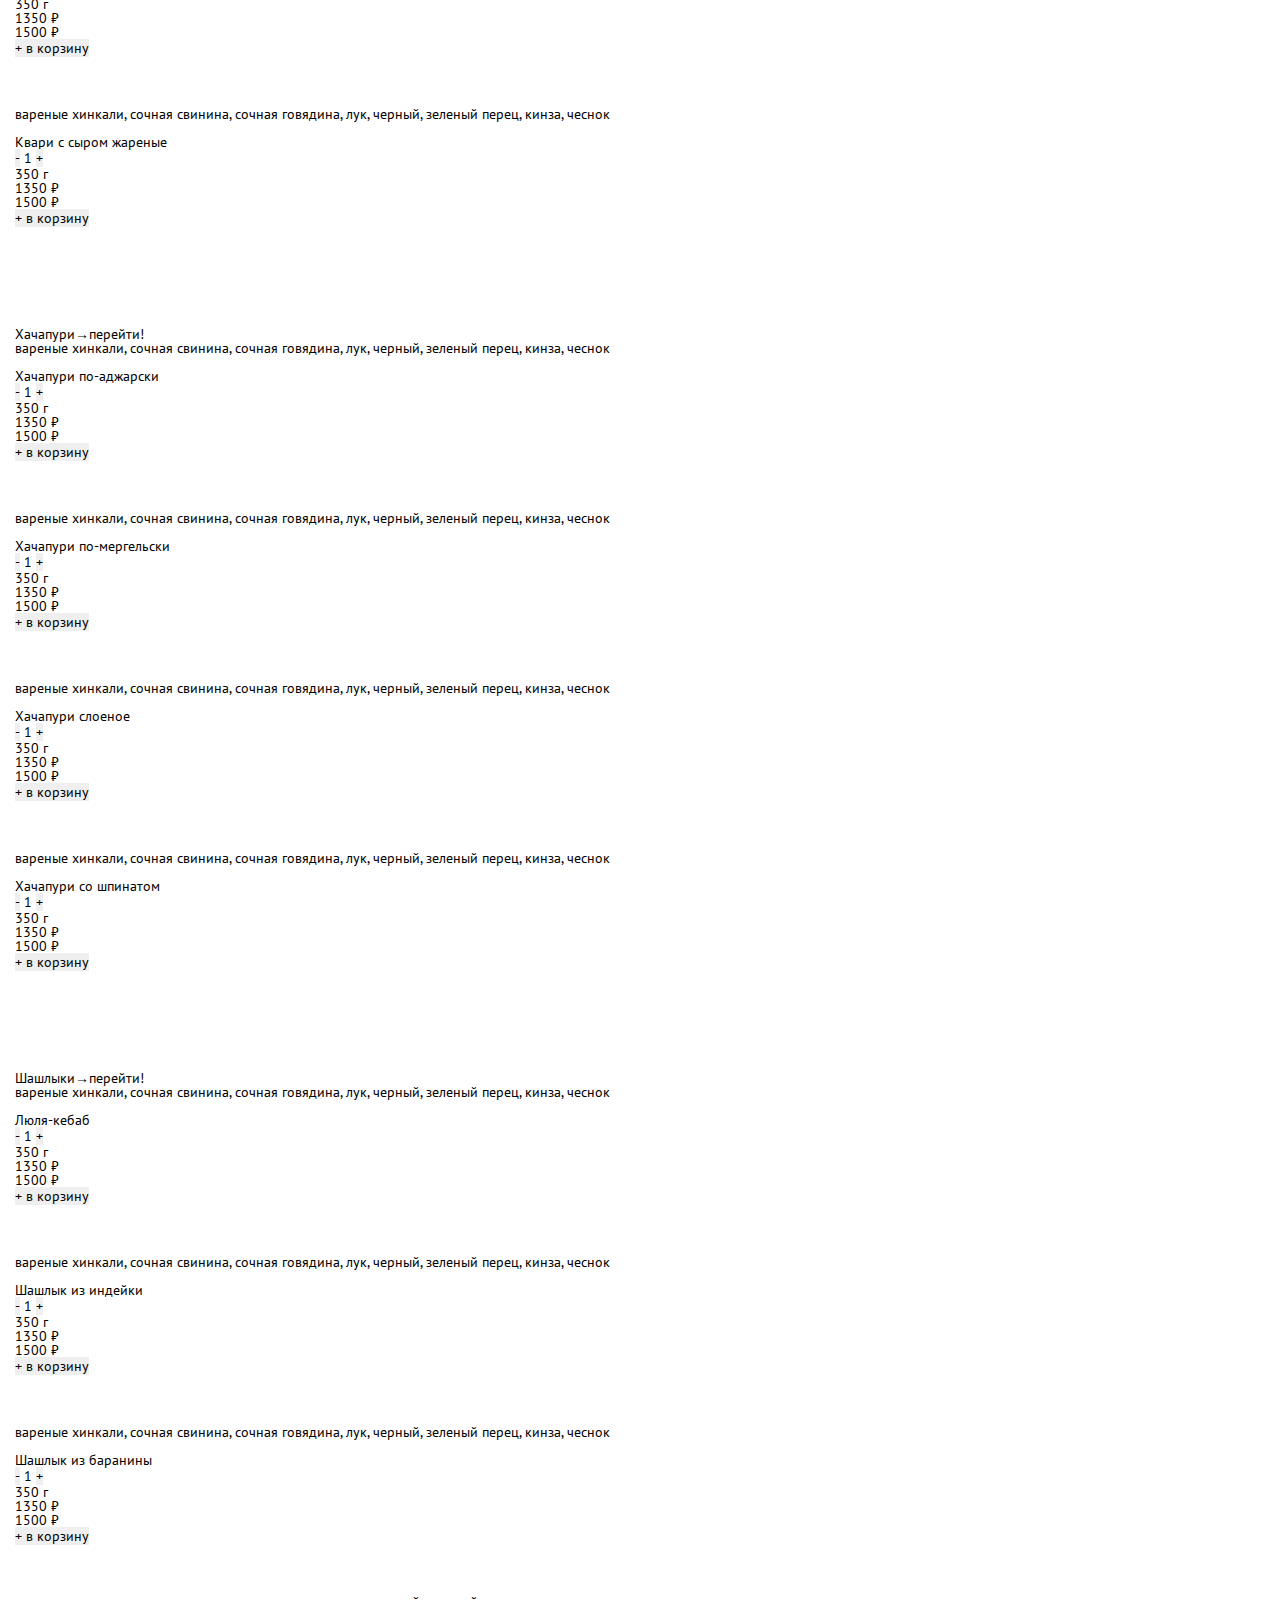
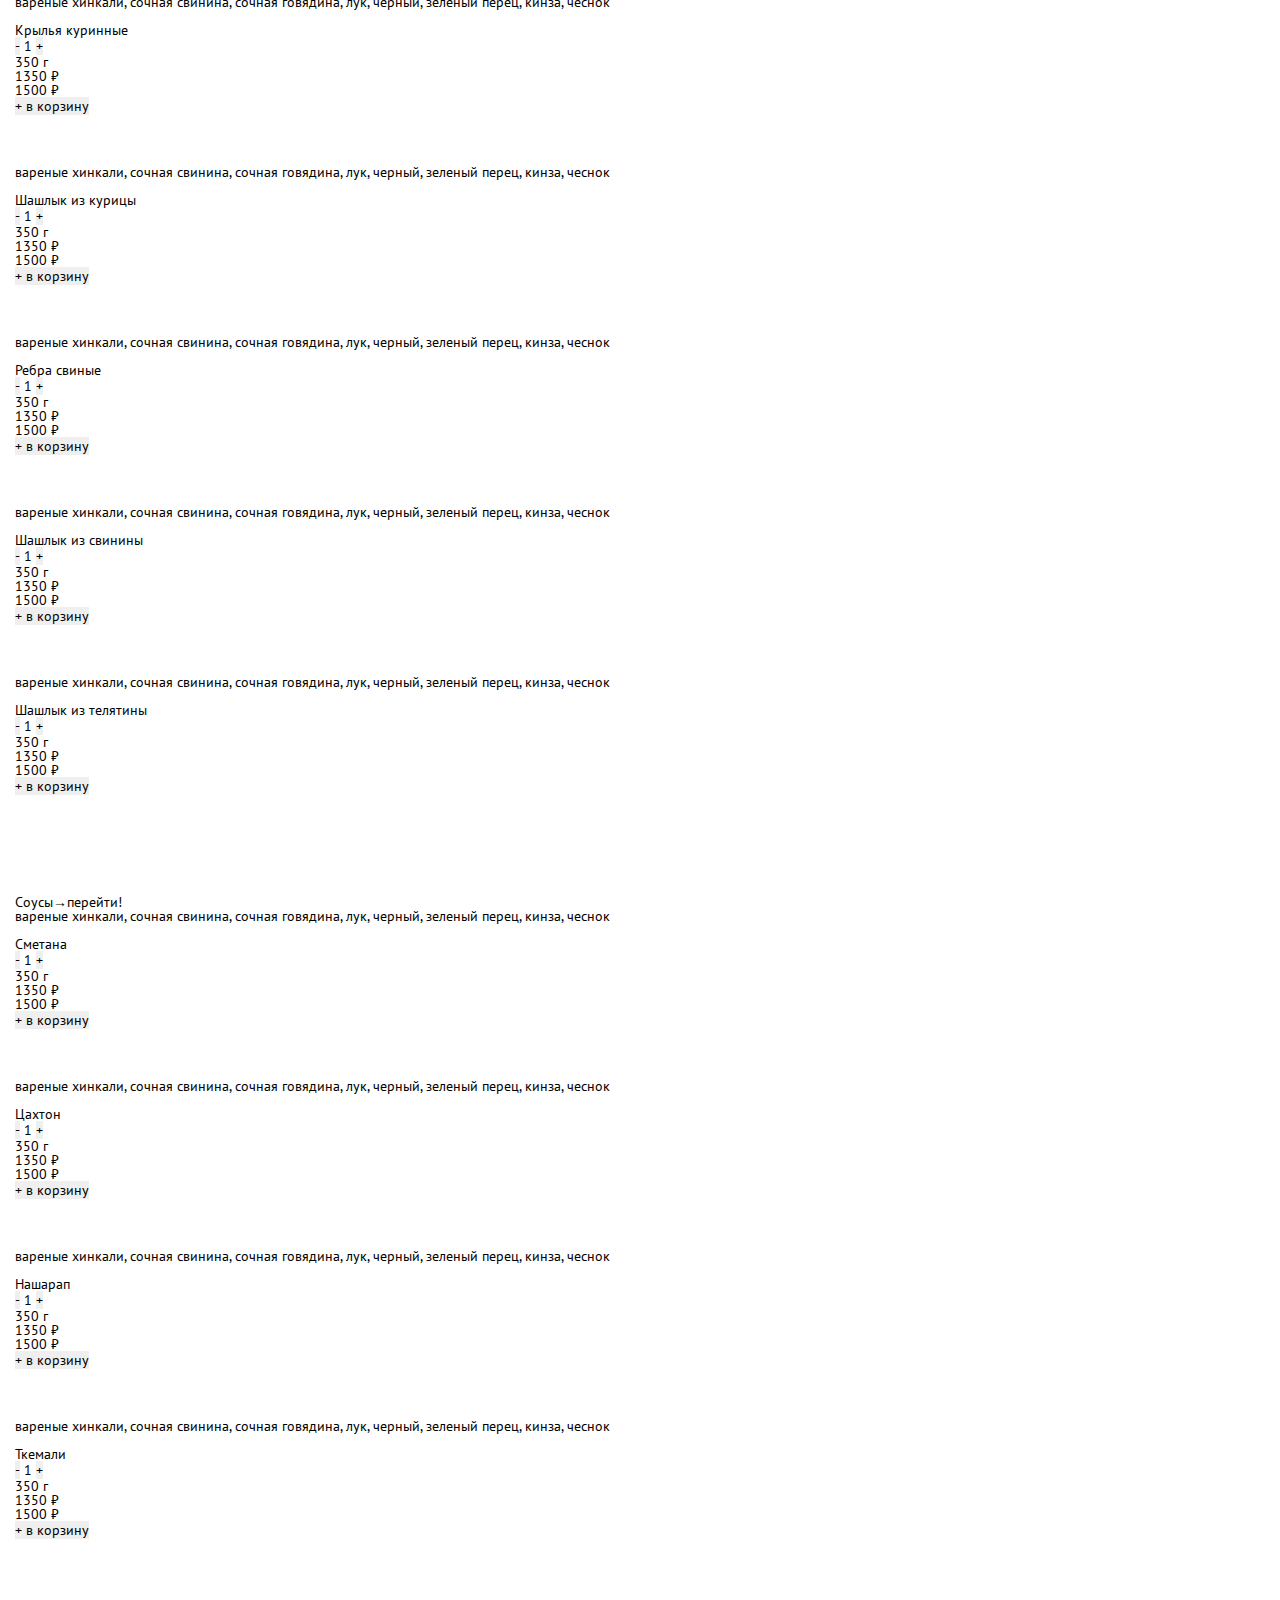
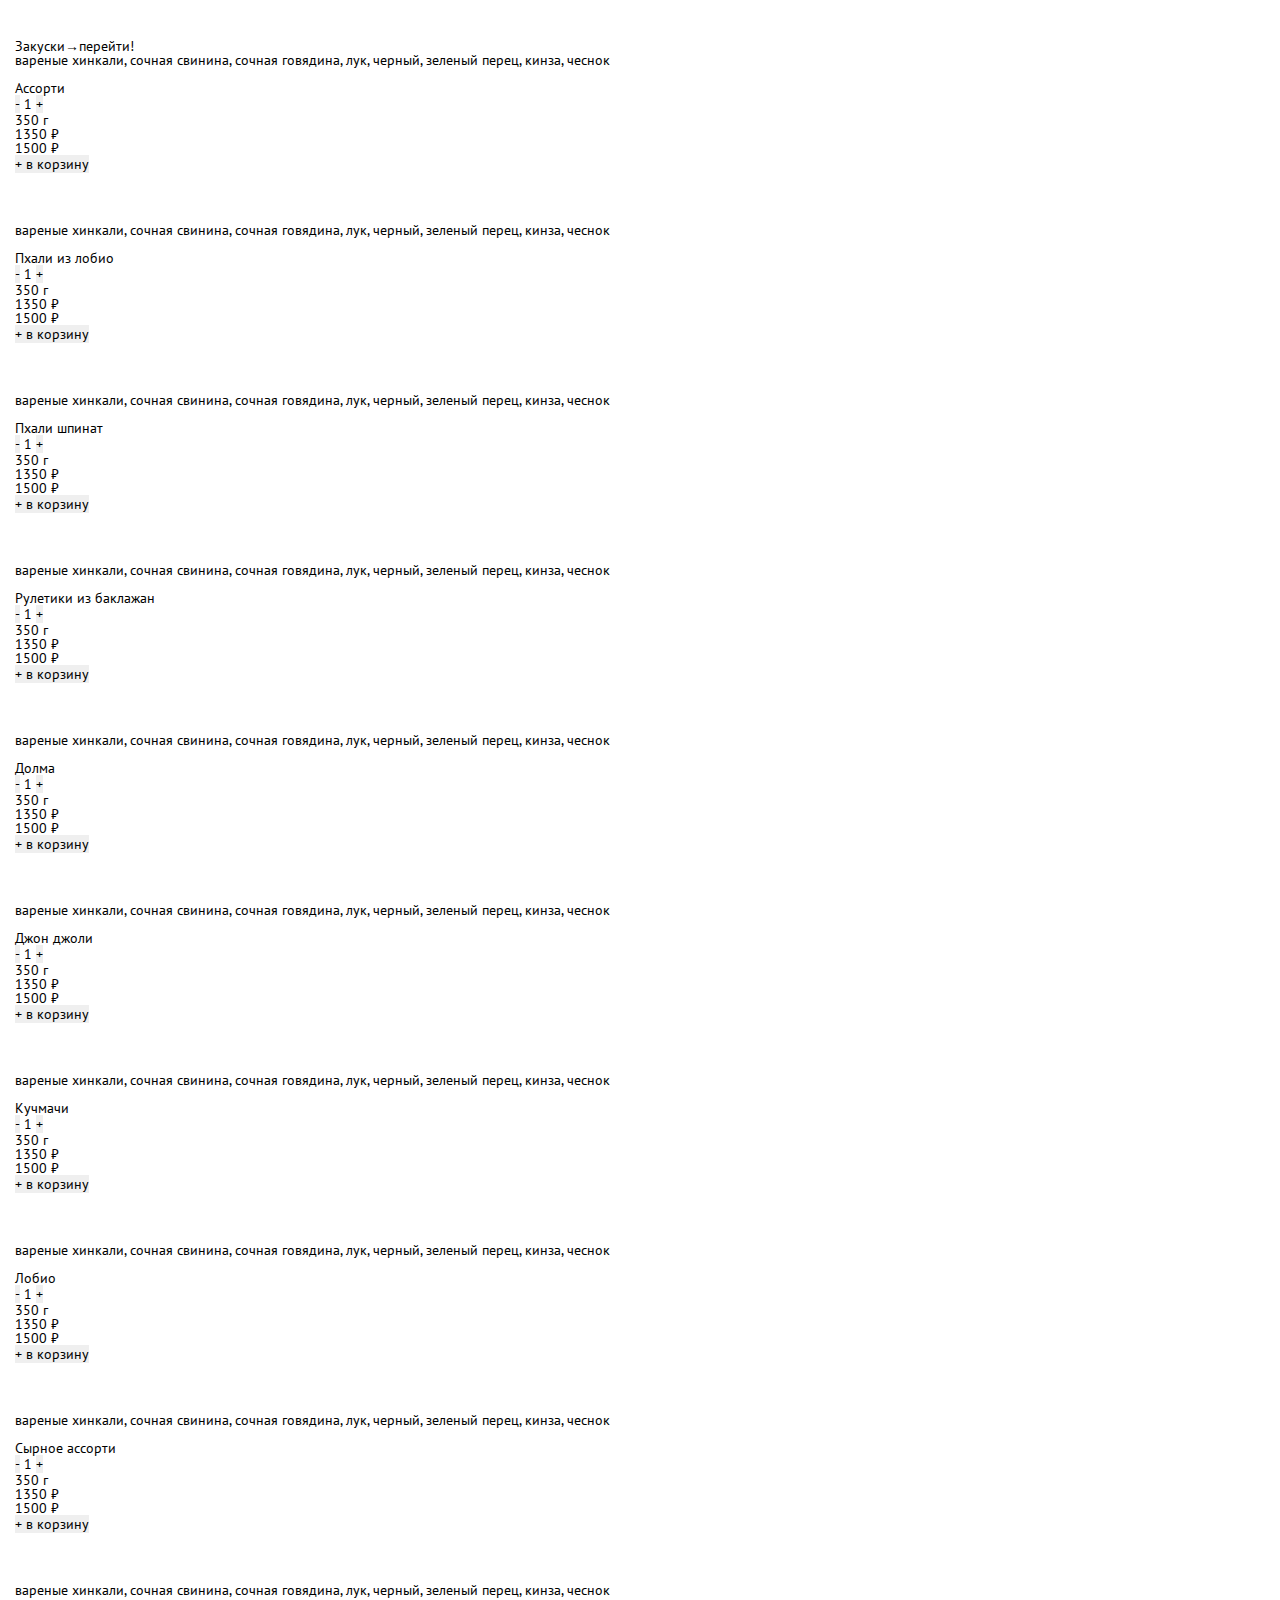
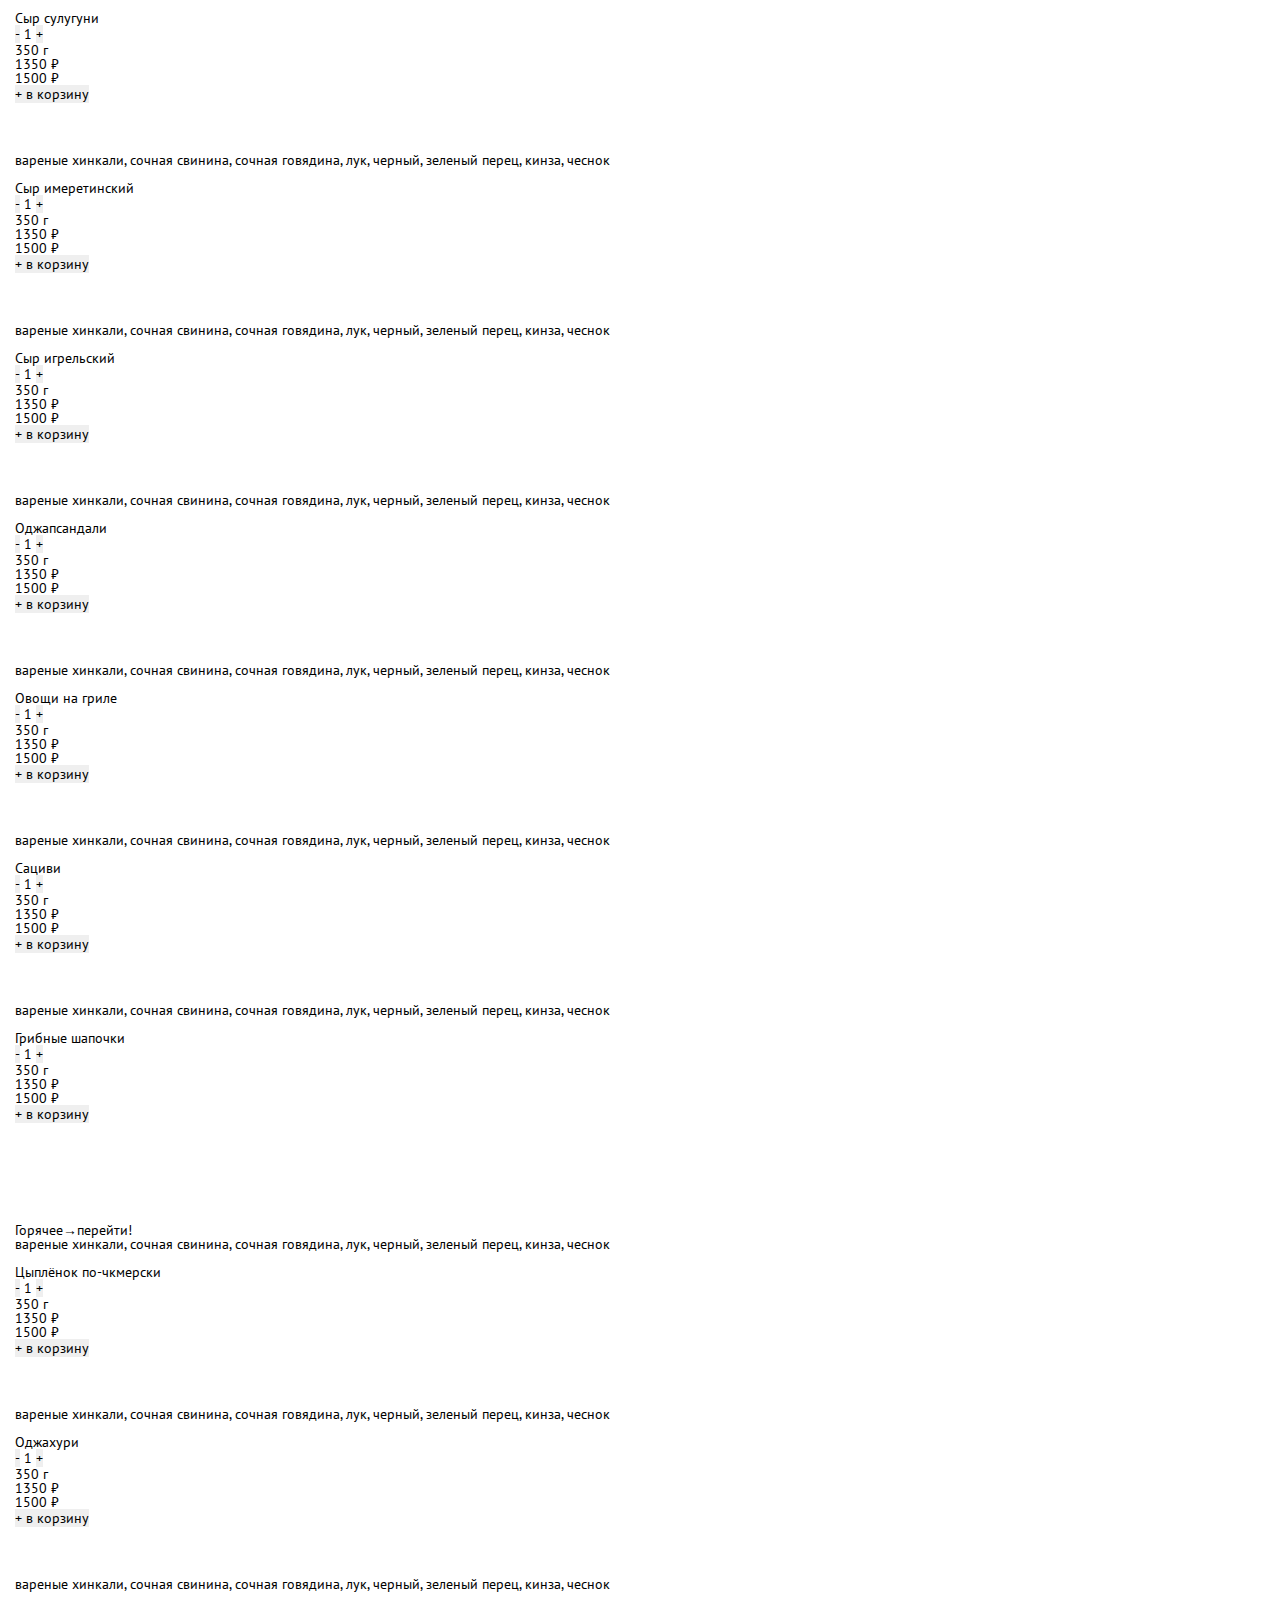
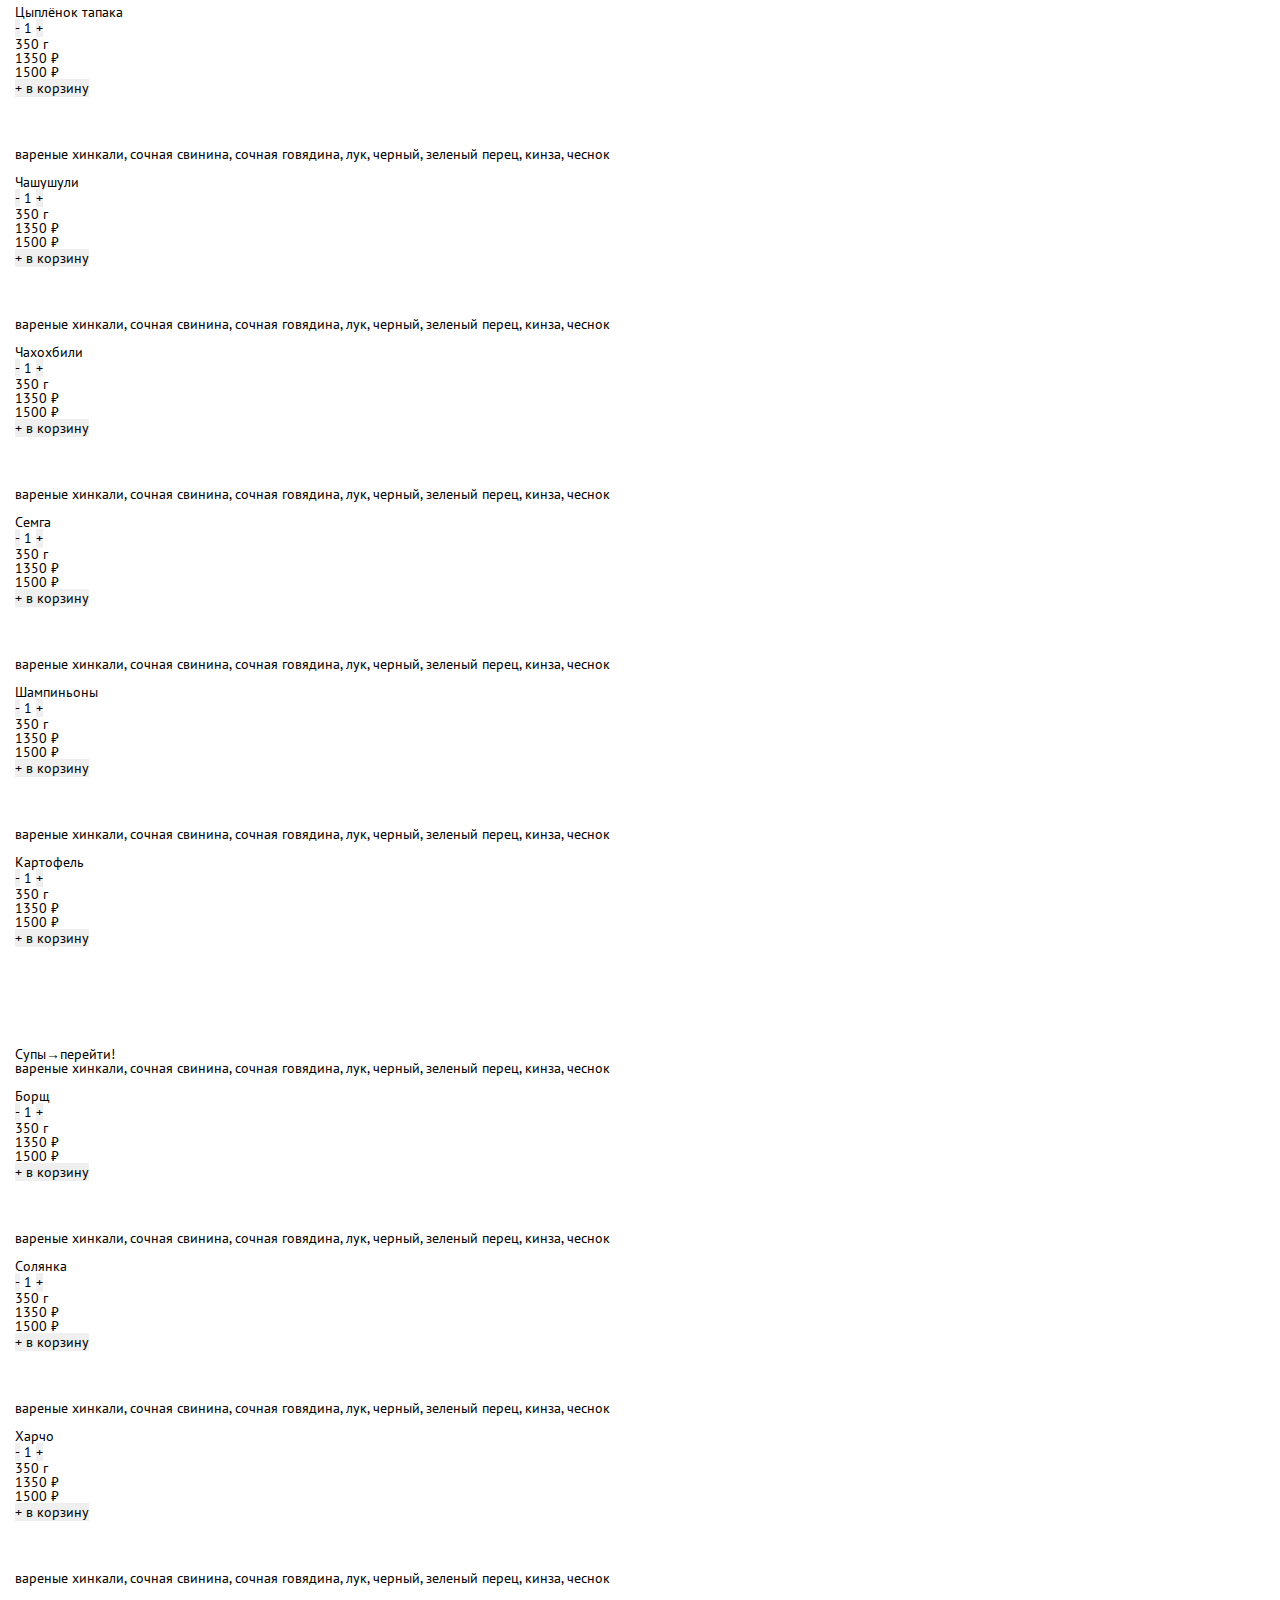
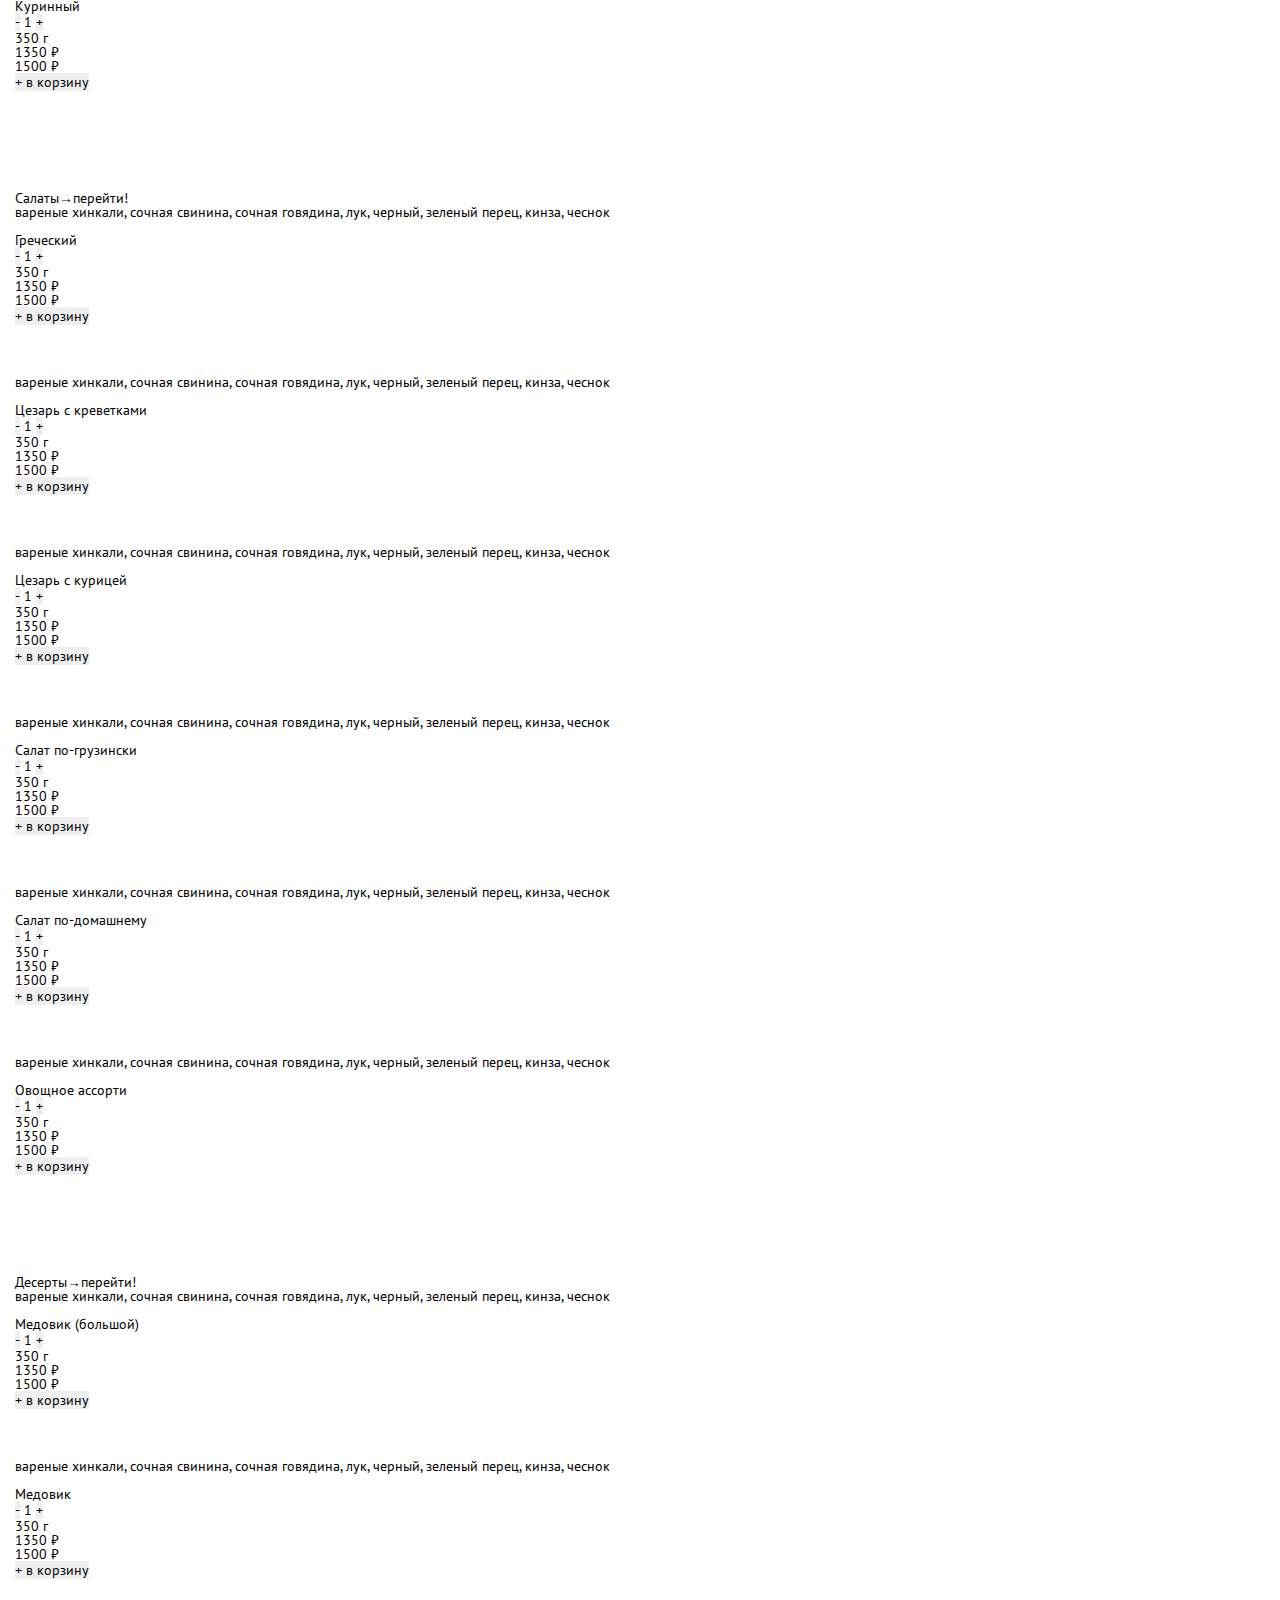
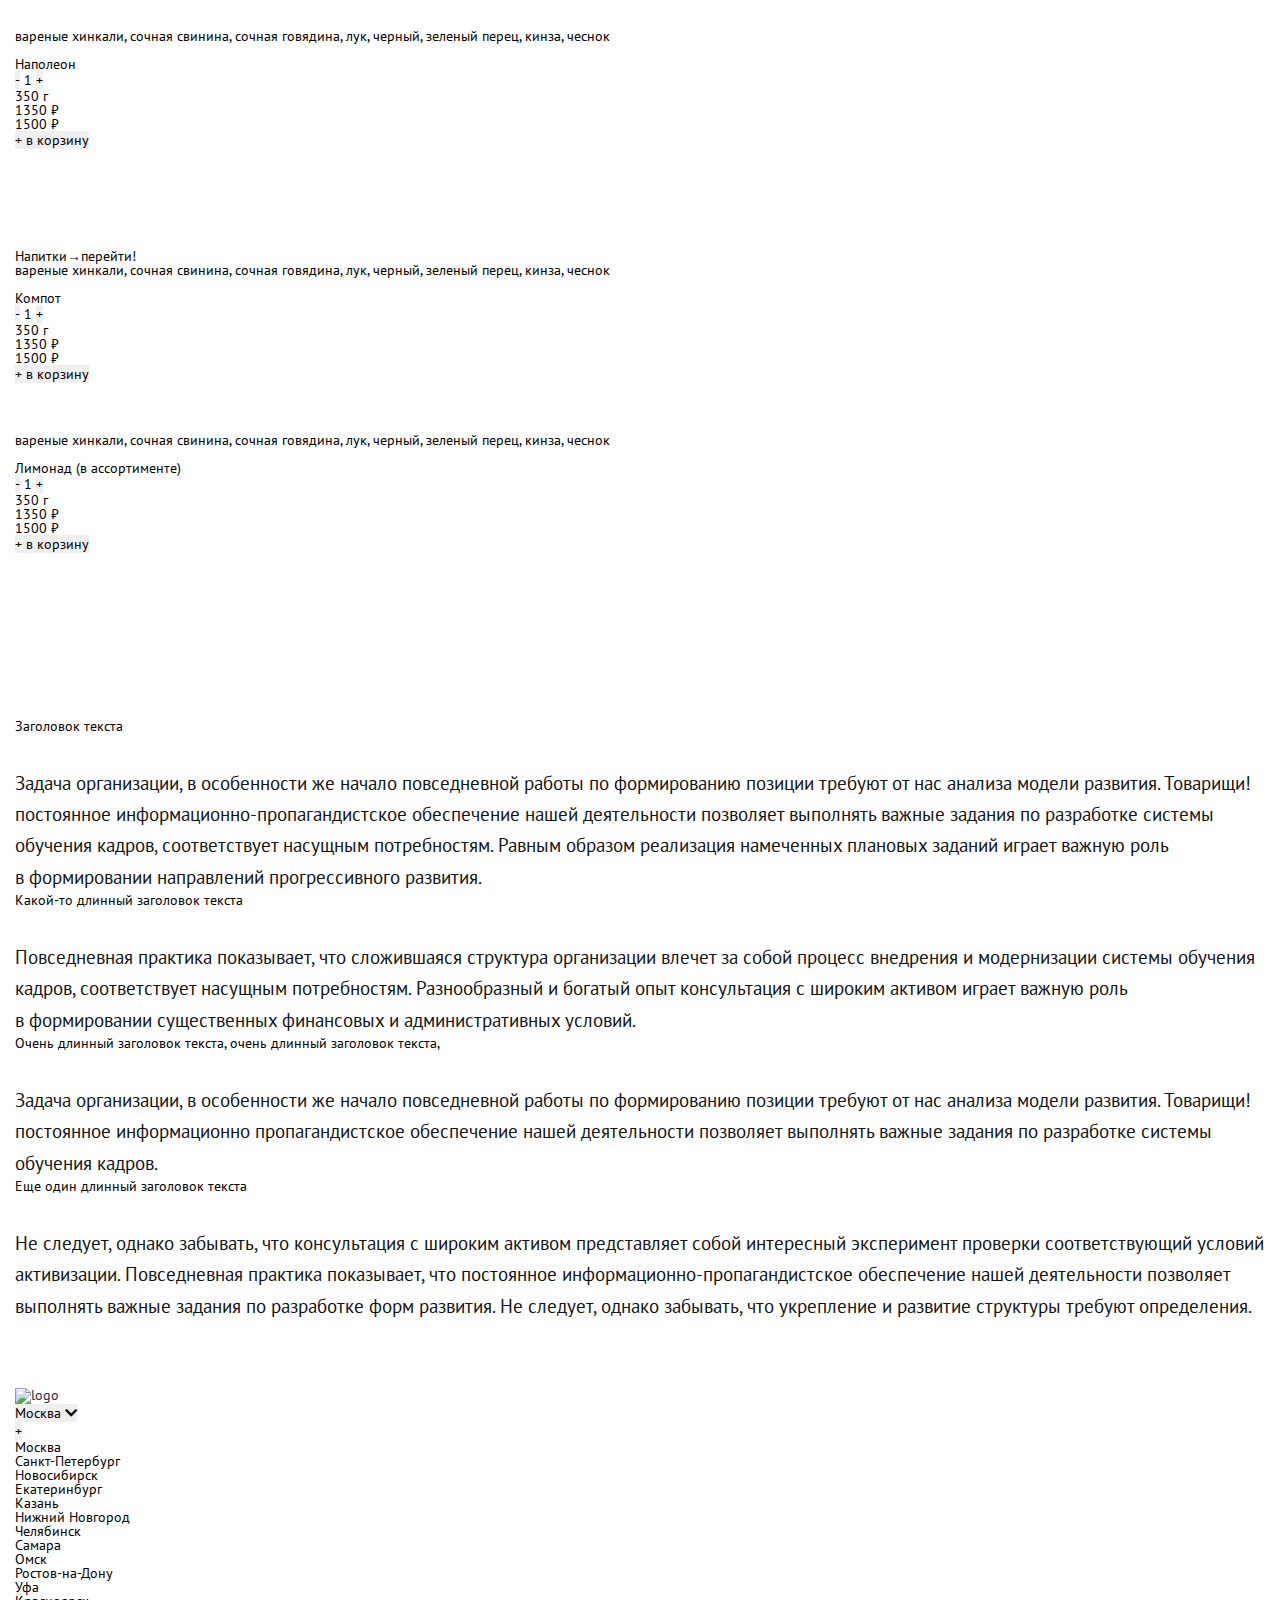
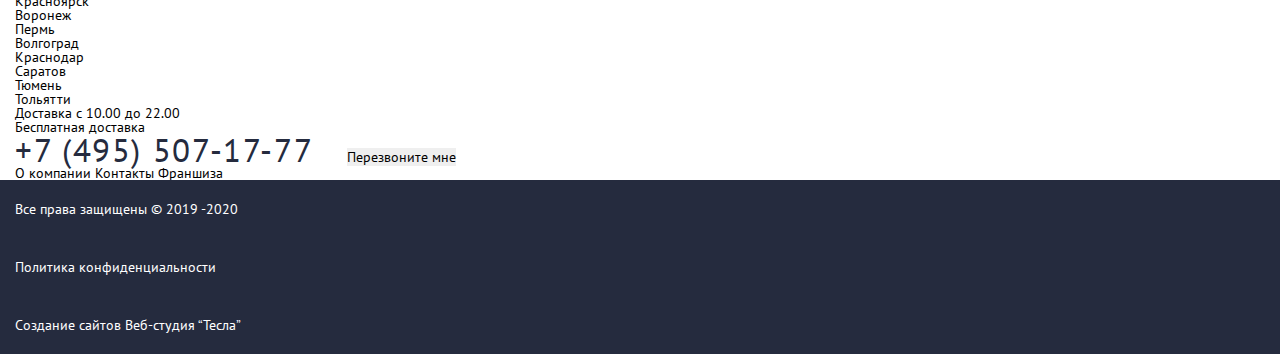
==== commit 8f55a9e9: "Add files via upload" ====
--- a/index.html
+++ b/index.html
@@ -7,16 +7,607 @@
     <title>Главная</title>
     <link rel="stylesheet" href="css/style.css">
     <link rel="stylesheet" href="css/all.min.css">
-    <script src="https://ajax.googleapis.com/ajax/libs/jquery/3.3.1/jquery.min.js"></script>
 </head>
 <body>
 <div class="wrapper">
     <main class="page">
+<header class="header">
+    <div class="container">
+        <div class="header__row header__row-mobile header-mobile">
+            <div class="header-mobile__burger">
+                <input id="burger" type="checkbox" class="burger-checkbox-switch">
+                <label for="burger" class="burger-checkbox"><span></span></label>
+                <div class="burger-menu-bg">
+                    <label for="burger"></label>
+                    <div class="burger-menu">
+                        <input type="checkbox" id="mobileCities" class="burger-menu__open-cities-btn">
+                        <label for="mobileCities" class="burger-menu__open-cities"><i
+                                class="fa fa-map-marker-alt"></i><span
+                                class="city-select__current">Москва</span></label>
+                        <div class="burger-menu__cities _scroll">
+                            <label for="mobileCities" class="burger-menu__close-cities"><i
+                                    class="fa fa-chevron-left"></i><span>Назад</span><span></span></label>
+                            <ul>
+                                <li class="city-select__city city-select__city-selected" data-city="Moscow">Москва</li>
+                                <li class="city-select__city" data-city="St. Petersburg">Санкт-Петербург</li>
+                                <li class="city-select__city" data-city="Novosibirsk">Новосибирск</li>
+                                <li class="city-select__city" data-city="Ekaterinburg">Екатеринбург</li>
+                                <li class="city-select__city" data-city="Kazan">Казань</li>
+                                <li class="city-select__city" data-city="Nizhny Novgorod">Нижний Новгород</li>
+                                <li class="city-select__city" data-city="Chelyabinsk">Челябинск</li>
+                                <li class="city-select__city" data-city="Samara">Самара</li>
+                                <li class="city-select__city" data-city="Omsk">Омск</li>
+                                <li class="city-select__city" data-city="Rostov-on-Don">Ростов-на-Дону</li>
+                                <li class="city-select__city" data-city="Ufa">Уфа</li>
+                                <li class="city-select__city" data-city="Krasnoyarsk">Красноярск</li>
+                                <li class="city-select__city" data-city="Voronezh">Воронеж</li>
+                                <li class="city-select__city" data-city="Permian">Пермь</li>
+                                <li class="city-select__city" data-city="Volgograd">Волгоград</li>
+                                <li class="city-select__city" data-city="Krasnodar">Краснодар</li>
+                                <li class="city-select__city" data-city="Saratov">Саратов</li>
+                                <li class="city-select__city" data-city="Tyumen">Тюмень</li>
+                                <li class="city-select__city" data-city="Tolyatti">Тольятти</li>
+                            </ul>
+                            <button class="scroll-down"><i class="fa fa-chevron-down"></i></button>
+                        </div>
+                        <input type="checkbox" id="mobileMenu" class="burger-menu__open">
+                        <label for="mobileMenu" class="burger-menu__open-list"><span>Меню</span><i
+                                class="fa fa-chevron-right"></i></label>
+                        <div class="burger-menu__list _scroll">
+                            <label for="mobileMenu" class="burger-menu__close-list"><i
+                                    class="fa fa-chevron-left"></i><span>Назад</span><span></span></label>
+                            <ul>
+                                <li><a href="catalog.html">Хинкали</a></li>
+                                <li><a href="catalog.html">Хачапури</a></li>
+                                <li><a href="catalog.html">Шашлыки</a></li>
+                                <li><a href="catalog.html">Соусы</a></li>
+                                <li><a href="catalog.html">Закуски</a></li>
+                                <li><a href="catalog.html">Горячее</a></li>
+                                <li><a href="catalog.html">Супы</a></li>
+                                <li><a href="catalog.html">Салаты</a></li>
+                                <li><a href="catalog.html">Десерты</a></li>
+                                <li><a href="catalog.html">Напитки</a></li>
+                            </ul>
+                            <button class="scroll-down"><i class="fa fa-chevron-down"></i></button>
+                        </div>
+                        <div class="burger-menu__links">
+                            <a href="about.html" class="header__link burger-menu__link">О компании</a>
+                            <a href="contacts.html" class="header__link burger-menu__link">Контакты</a>
+                            <a href="franchise.html" class="header__link burger-menu__link">Франшиза</a>
+                        </div>
+                        <p class="burger-menu__phone">+7 (495) 507-17-77</p>
+                        <p class="burger-menu__text">Бесплатная доставка</p>
+                    </div>
+                </div>
+            </div>
+            <div class="header-mobile__logo">
+                <div class="header__logo">
+                    <a href="index.html"><img src="img/logo_letter.png" alt="logo"></a>
+                </div>
+                <div class="header__column">
+                    <div class="header__city-select city-select">
+                        <button class="city-select__drop-btn">
+                            <span class="city-select__current border-bottom">Москва</span>
+                            <i class="fa fa-chevron-down city-select__arrow"></i>
+                        </button>
+                        <div class="city-select__drop city-select__drop-header">
+                            <button class="city-select__close">+</button>
+                            <ul class="city-select__list">
+                                <li class="city-select__city city-select__city-selected" data-city="Moscow">Москва</li>
+                                <li class="city-select__city" data-city="St. Petersburg">Санкт-Петербург</li>
+                                <li class="city-select__city" data-city="Novosibirsk">Новосибирск</li>
+                                <li class="city-select__city" data-city="Ekaterinburg">Екатеринбург</li>
+                                <li class="city-select__city" data-city="Kazan">Казань</li>
+                                <li class="city-select__city" data-city="Nizhny Novgorod">Нижний Новгород</li>
+                                <li class="city-select__city" data-city="Chelyabinsk">Челябинск</li>
+                                <li class="city-select__city" data-city="Samara">Самара</li>
+                                <li class="city-select__city" data-city="Omsk">Омск</li>
+                                <li class="city-select__city" data-city="Rostov-on-Don">Ростов-на-Дону</li>
+                                <li class="city-select__city" data-city="Ufa">Уфа</li>
+                                <li class="city-select__city" data-city="Krasnoyarsk">Красноярск</li>
+                                <li class="city-select__city" data-city="Voronezh">Воронеж</li>
+                                <li class="city-select__city" data-city="Permian">Пермь</li>
+                                <li class="city-select__city" data-city="Volgograd">Волгоград</li>
+                                <li class="city-select__city" data-city="Krasnodar">Краснодар</li>
+                                <li class="city-select__city" data-city="Saratov">Саратов</li>
+                                <li class="city-select__city" data-city="Tyumen">Тюмень</li>
+                                <li class="city-select__city" data-city="Tolyatti">Тольятти</li>
+                            </ul>
+                        </div>
+                    </div>
+                    <p class="header__text"><span>Выберите город</span></p>
+                </div>
+            </div>
+            <div class="header-mobile__cart cart-block">
+                <button class="header-mobile__cart-btn cart-btn">
+                    <img src="img/icons/food.png" alt="food">
+                    <span class="count">10</span>
+                    <span class="total">1620 <span class="bold">₽</span></span>
+                </button>
+                <div class="cart">
+                    <div class="cart__items">
+                        <div class="cart__item item">
+                            <div class="item__image">
+                                <img src="img/product.jpg" alt="">
+                            </div>
+                            <div class="item__info">
+                                <div class="item__row">
+                                    <a href="product.html" class="item__name">Хинкали с картошкой и морковью</a>
+                                    <button class="item__clear">
+                                        <img src="img/icons/clear-roof.png" alt="roof" class="item__clear-roof">
+                                        <img src="img/icons/clear-bottom.png" alt="bottom" class="item__clear-bottom">
+                                    </button>
+                                </div>
+                                <div class="item__row">
+                                    <div class="item__counts">
+                                        <button class="item__count-less">-</button>
+                                        <span class="item__count">1</span>
+                                        <button class="item__count-more">+</button>
+                                    </div>
+                                    <div class="item__price"><span>1350</span> <span class="bold">₽</span></div>
+                                </div>
+                            </div>
+                        </div>
+                        <div class="cart__item item">
+                            <div class="item__image">
+                                <img src="img/product.jpg" alt="">
+                            </div>
+                            <div class="item__info">
+                                <div class="item__row">
+                                    <a href="product.html" class="item__name">Хинкали с картошкой и морковью</a>
+                                    <button class="item__clear">
+                                        <img src="img/icons/clear-roof.png" alt="roof" class="item__clear-roof">
+                                        <img src="img/icons/clear-bottom.png" alt="bottom" class="item__clear-bottom">
+                                    </button>
+                                </div>
+                                <div class="item__row">
+                                    <div class="item__counts">
+                                        <button class="item__count-less">-</button>
+                                        <span class="item__count">1</span>
+                                        <button class="item__count-more">+</button>
+                                    </div>
+                                    <div class="item__price"><span>1350</span> <span class="bold">₽</span></div>
+                                </div>
+                            </div>
+                        </div>
+                        <div class="cart__item item">
+                            <div class="item__image">
+                                <img src="img/product.jpg" alt="">
+                            </div>
+                            <div class="item__info">
+                                <div class="item__row">
+                                    <a href="product.html" class="item__name">Хинкали с картошкой и морковью</a>
+                                    <button class="item__clear">
+                                        <img src="img/icons/clear-roof.png" alt="roof" class="item__clear-roof">
+                                        <img src="img/icons/clear-bottom.png" alt="bottom" class="item__clear-bottom">
+                                    </button>
+                                </div>
+                                <div class="item__row">
+                                    <div class="item__counts">
+                                        <button class="item__count-less">-</button>
+                                        <span class="item__count">1</span>
+                                        <button class="item__count-more">+</button>
+                                    </div>
+                                    <div class="item__price"><span>1350</span> <span class="bold">₽</span></div>
+                                </div>
+                            </div>
+                        </div>
+                        <div class="cart__item item">
+                            <div class="item__image">
+                                <img src="img/product.jpg" alt="">
+                            </div>
+                            <div class="item__info">
+                                <div class="item__row">
+                                    <a href="product.html" class="item__name">Хинкали с картошкой и морковью</a>
+                                    <button class="item__clear">
+                                        <img src="img/icons/clear-roof.png" alt="roof" class="item__clear-roof">
+                                        <img src="img/icons/clear-bottom.png" alt="bottom" class="item__clear-bottom">
+                                    </button>
+                                </div>
+                                <div class="item__row">
+                                    <div class="item__counts">
+                                        <button class="item__count-less">-</button>
+                                        <span class="item__count">1</span>
+                                        <button class="item__count-more">+</button>
+                                    </div>
+                                    <div class="item__price"><span>1350</span> <span class="bold">₽</span></div>
+                                </div>
+                            </div>
+                        </div>
+                        <div class="cart__item item">
+                            <div class="item__image">
+                                <img src="img/product.jpg" alt="">
+                            </div>
+                            <div class="item__info">
+                                <div class="item__row">
+                                    <a href="product.html" class="item__name">Хинкали с картошкой и морковью</a>
+                                    <button class="item__clear">
+                                        <img src="img/icons/clear-roof.png" alt="roof" class="item__clear-roof">
+                                        <img src="img/icons/clear-bottom.png" alt="bottom" class="item__clear-bottom">
+                                    </button>
+                                </div>
+                                <div class="item__row">
+                                    <div class="item__counts">
+                                        <button class="item__count-less">-</button>
+                                        <span class="item__count">1</span>
+                                        <button class="item__count-more">+</button>
+                                    </div>
+                                    <div class="item__price"><span>1350</span> <span class="bold">₽</span></div>
+                                </div>
+                            </div>
+                        </div>
+                    </div>
+                    <div class="cart__result">
+                        <div class="cart__content">Сумма заказа:</div>
+                        <div class="cart__total"><span>4050</span> <span class="bold">₽</span></div>
+                    </div>
+                    <div class="cart__button">
+                        <a href="basket.html" class="cart__submit" data-animation="ripple">офрмить заказ</a>
+                    </div>
+                </div>
+            </div>
+        </div>
+        <div class="header__row">
+            <div class="header__logo">
+                <a href="index.html"><img src="img/logo_letter.png" alt="logo"></a>
+            </div>
+            <div class="header__content">
+                <div class="header__column header__left">
+                    <div class="header__city-select city-select">
+                        <button class="city-select__drop-btn">
+                            <span class="city-select__current border-bottom">Москва</span>
+                            <i class="fa fa-chevron-down city-select__arrow"></i>
+                        </button>
+                        <div class="city-select__drop city-select__drop-header">
+                            <button class="city-select__close">+</button>
+                            <ul class="city-select__list">
+                                <li class="city-select__city city-select__city-selected" data-city="Moscow">Москва</li>
+                                <li class="city-select__city" data-city="St. Petersburg">Санкт-Петербург</li>
+                                <li class="city-select__city" data-city="Novosibirsk">Новосибирск</li>
+                                <li class="city-select__city" data-city="Ekaterinburg">Екатеринбург</li>
+                                <li class="city-select__city" data-city="Kazan">Казань</li>
+                                <li class="city-select__city" data-city="Nizhny Novgorod">Нижний Новгород</li>
+                                <li class="city-select__city" data-city="Chelyabinsk">Челябинск</li>
+                            </ul>
+                            <ul class="city-select__list">
+                                <li class="city-select__city" data-city="Samara">Самара</li>
+                                <li class="city-select__city" data-city="Omsk">Омск</li>
+                                <li class="city-select__city" data-city="Rostov-on-Don">Ростов-на-Дону</li>
+                                <li class="city-select__city" data-city="Ufa">Уфа</li>
+                                <li class="city-select__city" data-city="Krasnoyarsk">Красноярск</li>
+                                <li class="city-select__city" data-city="Voronezh">Воронеж</li>
+                            </ul>
+                            <ul class="city-select__list">
+                                <li class="city-select__city" data-city="Permian">Пермь</li>
+                                <li class="city-select__city" data-city="Volgograd">Волгоград</li>
+                                <li class="city-select__city" data-city="Krasnodar">Краснодар</li>
+                                <li class="city-select__city" data-city="Saratov">Саратов</li>
+                                <li class="city-select__city" data-city="Tyumen">Тюмень</li>
+                                <li class="city-select__city" data-city="Tolyatti">Тольятти</li>
+                            </ul>
+                        </div>
+                    </div>
+                    <p class="header__text"><span>Доставка</span> <span>с 10.00 до 22.00</span></p>
+                </div>
+                <div class="header__column header__center">
+                    <p class="header__text">Бесплатная доставка</p>
+                    <a href="tel:+74955071777" class="header__phone">+7 (495) 507-17-77</a>
+                    <button class="header__call-btn popup-callback-open-btn border-bottom">Перезвоните мне</button>
+                </div>
+                <div class="header__column header__right">
+                    <a href="about.html" class="header__link">О компании</a>
+                    <a href="contacts.html" class="header__link">Контакты</a>
+                    <a href="franchise.html" class="header__link">Франшиза</a>
+                </div>
+            </div>
+        </div>
+    </div>
+</header>
+<nav id="nav" class="nav">
+    <div class="container">
+        <div class="nav__row">
+            <ul class="nav__menu">
+                <li><a href="catalog.html" class="nav__link">Хинкали</a></li>
+                <li><a href="catalog.html" class="nav__link">Хачапури</a></li>
+                <li><a href="catalog.html" class="nav__link">Шашлыки</a></li>
+                <li><a href="catalog.html" class="nav__link">Соусы</a></li>
+                <li><a href="catalog.html" class="nav__link">Закуски</a></li>
+                <li><a href="catalog.html" class="nav__link">Горячее</a></li>
+                <li><a href="catalog.html" class="nav__link">Супы</a></li>
+                <li><a href="catalog.html" class="nav__link">Салаты</a></li>
+                <li><a href="catalog.html" class="nav__link">Десерты</a></li>
+                <li><a href="catalog.html" class="nav__link">Напитки</a></li>
+            </ul>
+            <div class="nav__cart-block cart-block">
+                <button class="nav__cart-btn cart-btn">
+                    <img src="img/icons/food.png" alt="food">
+                    <span class="count">10</span>
+                    <span class="total">1620 <span class="bold">₽</span></span>
+                </button>
+                <div class="cart">
+                    <div class="cart__items">
+                        <div class="cart__item item">
+                            <div class="item__image">
+                                <img src="img/product.jpg" alt="">
+                            </div>
+                            <div class="item__info">
+                                <div class="item__row">
+                                    <a href="product.html" class="item__name">Хинкали с картошкой и морковью</a>
+                                    <button class="item__clear">
+                                        <img src="img/icons/clear-roof.png" alt="roof" class="item__clear-roof">
+                                        <img src="img/icons/clear-bottom.png" alt="bottom" class="item__clear-bottom">
+                                    </button>
+                                </div>
+                                <div class="item__row">
+                                    <div class="item__counts">
+                                        <button class="item__count-less">-</button>
+                                        <span class="item__count">1</span>
+                                        <button class="item__count-more">+</button>
+                                    </div>
+                                    <div class="item__price"><span>1350</span> <span class="bold">₽</span></div>
+                                </div>
+                            </div>
+                        </div>
+                        <div class="cart__item item">
+                            <div class="item__image">
+                                <img src="img/product.jpg" alt="">
+                            </div>
+                            <div class="item__info">
+                                <div class="item__row">
+                                    <a href="product.html" class="item__name">Хинкали с картошкой и морковью</a>
+                                    <button class="item__clear">
+                                        <img src="img/icons/clear-roof.png" alt="roof" class="item__clear-roof">
+                                        <img src="img/icons/clear-bottom.png" alt="bottom" class="item__clear-bottom">
+                                    </button>
+                                </div>
+                                <div class="item__row">
+                                    <div class="item__counts">
+                                        <button class="item__count-less">-</button>
+                                        <span class="item__count">1</span>
+                                        <button class="item__count-more">+</button>
+                                    </div>
+                                    <div class="item__price"><span>1350</span> <span class="bold">₽</span></div>
+                                </div>
+                            </div>
+                        </div>
+                        <div class="cart__item item">
+                            <div class="item__image">
+                                <img src="img/product.jpg" alt="">
+                            </div>
+                            <div class="item__info">
+                                <div class="item__row">
+                                    <a href="product.html" class="item__name">Хинкали с картошкой и морковью</a>
+                                    <button class="item__clear">
+                                        <img src="img/icons/clear-roof.png" alt="roof" class="item__clear-roof">
+                                        <img src="img/icons/clear-bottom.png" alt="bottom" class="item__clear-bottom">
+                                    </button>
+                                </div>
+                                <div class="item__row">
+                                    <div class="item__counts">
+                                        <button class="item__count-less">-</button>
+                                        <span class="item__count">1</span>
+                                        <button class="item__count-more">+</button>
+                                    </div>
+                                    <div class="item__price"><span>1350</span> <span class="bold">₽</span></div>
+                                </div>
+                            </div>
+                        </div>
+                        <div class="cart__item item">
+                            <div class="item__image">
+                                <img src="img/product.jpg" alt="">
+                            </div>
+                            <div class="item__info">
+                                <div class="item__row">
+                                    <a href="product.html" class="item__name">Хинкали с картошкой и морковью</a>
+                                    <button class="item__clear">
+                                        <img src="img/icons/clear-roof.png" alt="roof" class="item__clear-roof">
+                                        <img src="img/icons/clear-bottom.png" alt="bottom" class="item__clear-bottom">
+                                    </button>
+                                </div>
+                                <div class="item__row">
+                                    <div class="item__counts">
+                                        <button class="item__count-less">-</button>
+                                        <span class="item__count">1</span>
+                                        <button class="item__count-more">+</button>
+                                    </div>
+                                    <div class="item__price"><span>1350</span> <span class="bold">₽</span></div>
+                                </div>
+                            </div>
+                        </div>
+                        <div class="cart__item item">
+                            <div class="item__image">
+                                <img src="img/product.jpg" alt="">
+                            </div>
+                            <div class="item__info">
+                                <div class="item__row">
+                                    <a href="product.html" class="item__name">Хинкали с картошкой и морковью</a>
+                                    <button class="item__clear">
+                                        <img src="img/icons/clear-roof.png" alt="roof" class="item__clear-roof">
+                                        <img src="img/icons/clear-bottom.png" alt="bottom" class="item__clear-bottom">
+                                    </button>
+                                </div>
+                                <div class="item__row">
+                                    <div class="item__counts">
+                                        <button class="item__count-less">-</button>
+                                        <span class="item__count">1</span>
+                                        <button class="item__count-more">+</button>
+                                    </div>
+                                    <div class="item__price"><span>1350</span> <span class="bold">₽</span></div>
+                                </div>
+                            </div>
+                        </div>
+                    </div>
+                    <div class="cart__result">
+                        <div class="cart__content">Сумма заказа:</div>
+                        <div class="cart__total"><span>4050</span> <span class="bold">₽</span></div>
+                    </div>
+                    <div class="cart__button">
+                        <a href="basket.html" class="cart__submit" data-animation="ripple">офрмить заказ</a>
+                    </div>
+                </div>
+            </div>
+        </div>
+    </div>
+</nav>
+<nav id="navMobile" class="nav nav-mobile">
+    <div class="container">
+        <div class="nav__row">
+            <div class="nav-mobile__phone">
+                <a href="tel:+74955071777">+7 (495) 507-17-77</a>
+            </div>
+        </div>
+    </div>
+</nav>
+<div id="topNav" class="nav">
+    <div class="container">
+        <div class="nav__row">
+            <ul class="nav__menu">
+                <li><a href="catalog.html" class="nav__link">Хинкали</a></li>
+                <li><a href="catalog.html" class="nav__link">Хачапури</a></li>
+                <li><a href="catalog.html" class="nav__link">Шашлыки</a></li>
+                <li><a href="catalog.html" class="nav__link">Соусы</a></li>
+                <li><a href="catalog.html" class="nav__link">Закуски</a></li>
+                <li><a href="catalog.html" class="nav__link">Горячее</a></li>
+                <li><a href="catalog.html" class="nav__link">Супы</a></li>
+                <li><a href="catalog.html" class="nav__link">Салаты</a></li>
+                <li><a href="catalog.html" class="nav__link">Десерты</a></li>
+                <li><a href="catalog.html" class="nav__link">Напитки</a></li>
+            </ul>
+            <div class="nav__phone"><a href="tel:+74955071777" class="nav__phone-link">+7 (495) 507-17-77</a></div>
+            <div class="nav__cart-block cart-block">
+                <button class="nav__cart-btn cart-btn">
+                    <img src="img/icons/food.png" alt="food">
+                    <span class="count">10</span>
+                    <span class="total">1620 <span class="bold">₽</span></span>
+                </button>
+                <div class="cart">
+                    <div class="cart__items">
+                        <div class="cart__item item">
+                            <div class="item__image">
+                                <img src="img/product.jpg" alt="">
+                            </div>
+                            <div class="item__info">
+                                <div class="item__row">
+                                    <a href="product.html" class="item__name">Хинкали с картошкой и морковью</a>
+                                    <button class="item__clear">
+                                        <img src="img/icons/clear-roof.png" alt="roof" class="item__clear-roof">
+                                        <img src="img/icons/clear-bottom.png" alt="bottom" class="item__clear-bottom">
+                                    </button>
+                                </div>
+                                <div class="item__row">
+                                    <div class="item__counts">
+                                        <button class="item__count-less">-</button>
+                                        <span class="item__count">1</span>
+                                        <button class="item__count-more">+</button>
+                                    </div>
+                                    <div class="item__price"><span>1350</span> <span class="bold">₽</span></div>
+                                </div>
+                            </div>
+                        </div>
+                        <div class="cart__item item">
+                            <div class="item__image">
+                                <img src="img/product.jpg" alt="">
+                            </div>
+                            <div class="item__info">
+                                <div class="item__row">
+                                    <a href="product.html" class="item__name">Хинкали с картошкой и морковью</a>
+                                    <button class="item__clear">
+                                        <img src="img/icons/clear-roof.png" alt="roof" class="item__clear-roof">
+                                        <img src="img/icons/clear-bottom.png" alt="bottom" class="item__clear-bottom">
+                                    </button>
+                                </div>
+                                <div class="item__row">
+                                    <div class="item__counts">
+                                        <button class="item__count-less">-</button>
+                                        <span class="item__count">1</span>
+                                        <button class="item__count-more">+</button>
+                                    </div>
+                                    <div class="item__price"><span>1350</span> <span class="bold">₽</span></div>
+                                </div>
+                            </div>
+                        </div>
+                        <div class="cart__item item">
+                            <div class="item__image">
+                                <img src="img/product.jpg" alt="">
+                            </div>
+                            <div class="item__info">
+                                <div class="item__row">
+                                    <a href="product.html" class="item__name">Хинкали с картошкой и морковью</a>
+                                    <button class="item__clear">
+                                        <img src="img/icons/clear-roof.png" alt="roof" class="item__clear-roof">
+                                        <img src="img/icons/clear-bottom.png" alt="bottom" class="item__clear-bottom">
+                                    </button>
+                                </div>
+                                <div class="item__row">
+                                    <div class="item__counts">
+                                        <button class="item__count-less">-</button>
+                                        <span class="item__count">1</span>
+                                        <button class="item__count-more">+</button>
+                                    </div>
+                                    <div class="item__price"><span>1350</span> <span class="bold">₽</span></div>
+                                </div>
+                            </div>
+                        </div>
+                        <div class="cart__item item">
+                            <div class="item__image">
+                                <img src="img/product.jpg" alt="">
+                            </div>
+                            <div class="item__info">
+                                <div class="item__row">
+                                    <a href="product.html" class="item__name">Хинкали с картошкой и морковью</a>
+                                    <button class="item__clear">
+                                        <img src="img/icons/clear-roof.png" alt="roof" class="item__clear-roof">
+                                        <img src="img/icons/clear-bottom.png" alt="bottom" class="item__clear-bottom">
+                                    </button>
+                                </div>
+                                <div class="item__row">
+                                    <div class="item__counts">
+                                        <button class="item__count-less">-</button>
+                                        <span class="item__count">1</span>
+                                        <button class="item__count-more">+</button>
+                                    </div>
+                                    <div class="item__price"><span>1350</span> <span class="bold">₽</span></div>
+                                </div>
+                            </div>
+                        </div>
+                        <div class="cart__item item">
+                            <div class="item__image">
+                                <img src="img/product.jpg" alt="">
+                            </div>
+                            <div class="item__info">
+                                <div class="item__row">
+                                    <a href="product.html" class="item__name">Хинкали с картошкой и морковью</a>
+                                    <button class="item__clear">
+                                        <img src="img/icons/clear-roof.png" alt="roof" class="item__clear-roof">
+                                        <img src="img/icons/clear-bottom.png" alt="bottom" class="item__clear-bottom">
+                                    </button>
+                                </div>
+                                <div class="item__row">
+                                    <div class="item__counts">
+                                        <button class="item__count-less">-</button>
+                                        <span class="item__count">1</span>
+                                        <button class="item__count-more">+</button>
+                                    </div>
+                                    <div class="item__price"><span>1350</span> <span class="bold">₽</span></div>
+                                </div>
+                            </div>
+                        </div>
+                    </div>
+                    <div class="cart__result">
+                        <div class="cart__content">Сумма заказа:</div>
+                        <div class="cart__total"><span>4050</span> <span class="bold">₽</span></div>
+                    </div>
+                    <div class="cart__button">
+                        <a href="basket.html" class="cart__submit" data-animation="ripple">офрмить заказ</a>
+                    </div>
+                </div>
+            </div>
+        </div>
+    </div>
+</div>
 <div class="popup-callback-bg">
     <div class="popup-callback">
         <button class="popup-callback__close">+</button>
-        <p class="popup-callback__title">Заполните форму ниже</p>
-        <p class="popup-callback__subtitle">и&nbsp;мы свяжемся с&nbsp;Вами в&nbsp;ближайшее время</p>
         <form action="#" class="popup-callback__form" id="popupCallbackForm">
             <div class="popup-callback__block">
                 <label for="popupCallbackName">Ваше имя:
@@ -29,1161 +620,2533 @@
                            class="_req _phone masked">
                     <span class="input-error">Номер введен неверно!</span>
                 </label></div>
-            <button class="popup-callback__button yellow-button" type="submit" data-text="Оставить заявку"><span>Оставить заявку</span></button>
-            <p class="popup-callback__small-content">* Нажимая кнопку действия, вы соглашаетесь с&nbsp;<a href="#">пользовательским соглашением</a>.</p>
+            <p class="popup-callback__content">Наш оператор свяжется с Вами для уточнения деталей заказа.</p>
+            <button class="popup-callback__button" type="submit">оставить заявку</button>
+            <p class="popup-callback__small-content">* Нажимая кнопку действия, вы соглашаетесь с&nbsp;пользовательским соглашением.</p>
         </form>
     </div>
-</div>
-<div class="popup-callback-bg-estimate">
-    <div class="popup-callback">
-        <button class="popup-callback__close">+</button>
-        <p class="popup-callback__title">Заполните форму ниже</p>
-        <p class="popup-callback__subtitle">и&nbsp;мы свяжемся с&nbsp;Вами для&nbsp;уточнения всех деталей</p>
-        <form action="#" class="popup-callback__form" id="popupEstimateForm">
-            <div class="popup-callback__block">
-                <label for="popupEstimateName">Ваше имя:
-                    <input id="popupEstimateName" type="text" placeholder="Анастасия" class="_req">
-                    <span class="input-error">Имя должно быть от 3 до 32 символов!</span>
-                </label></div>
-            <div class="popup-callback__block">
-                <label for="popupEstimatePhone">Телефон:
-                    <input id="popupEstimatePhone" type="tel" placeholder="+7 (926) 000-00-00"
-                           class="_req _phone masked">
-                    <span class="input-error">Номер введен неверно!</span>
-                </label></div>
-            <button class="popup-callback__button yellow-button" type="submit" data-text="Оставить заявку"><span>Оставить заявку</span></button>
-            <p class="popup-callback__small-content">* Нажимая кнопку действия, вы соглашаетесь с&nbsp;<a href="#">пользовательским соглашением</a>.</p>
-        </form>
-    </div>
-</div>        <div class="first-screen-main">
-<header class="header container">
-    <div class="header__top">
-        <div class="header__logo logo">
-            <a href="index.html">SultanMosaic</a>
+</div>        <div class="content">
+            <div class="slider">
+                <div class="slider__slides">
+                    <div class="slider__slide"><!-- должен быть как последний слайд -->
+                        <img class="slider__bg" src="img/bg_first%20screen.jpg" alt="first screen">
+                        <img class="slider__logo" src="img/logo.png" alt="logo">
+                    </div>
+                    <div class="slider__slide">
+                        <img class="slider__bg" src="img/bg_first%20screen.jpg" alt="first screen">
+                        <img class="slider__logo" src="img/logo.png" alt="logo">
+                    </div>
+                    <div class="slider__slide">
+                        <img class="slider__bg" src="img/bg_first%20screen.jpg" alt="first screen">
+                        <img class="slider__logo" src="img/logo.png" alt="logo">
+                    </div>
+                    <div class="slider__slide">
+                        <img class="slider__bg" src="img/bg_first%20screen.jpg" alt="first screen">
+                        <img class="slider__logo" src="img/logo.png" alt="logo">
+                    </div>
+                    <div class="slider__slide">
+                        <img class="slider__bg" src="img/bg_first%20screen.jpg" alt="first screen">
+                        <img class="slider__logo" src="img/logo.png" alt="logo">
+                    </div>
+                    <div class="slider__slide">
+                        <img class="slider__bg" src="img/bg_first%20screen.jpg" alt="first screen">
+                        <img class="slider__logo" src="img/logo.png" alt="logo">
+                    </div>
+                </div>
+                <div class="slider__pagination">
+                    <button class="slider__button slider__button-active"></button>
+                    <button class="slider__button"></button>
+                    <button class="slider__button"></button>
+                    <button class="slider__button"></button>
+                    <button class="slider__button"></button>
+                </div>
+            </div>
+            <div class="products container">
+                <div class="products__title">
+                    <a href="catalog.html"><span class="products__name border-bottom">Хинкали</span><span
+                            class="products__name-arrow">→</span><span class="products__name-after wave">перейти!</span></a>
+                </div>
+                <div class="products__block">
+                    <div class="products__item">
+                        <div class="products__product product product__on-sale">
+                            <span class="product__action"></span>
+                            <div class="product__image-form">
+                                <div class="product__image-bg">
+                                    <div class="product__mask">
+                                        <p class="product__description">вареные хинкали, сочная свинина, сочная
+                                            говядина, лук, черный, зеленый перец, кинза, чеснок</p>
+                                    </div>
+                                    <img src="img/product.jpg" alt="" class="product__image">
+                                </div>
+                            </div>
+                            <a href="product.html" class="product__name">Хинкали со свининой и говядиной</a>
+                            <div class="product__line"></div>
+                            <div class="product__block">
+                                <div class="product__counts">
+                                    <button class="product__count-less">-</button>
+                                    <span class="product__count">1</span>
+                                    <button class="product__count-more">+</button>
+                                </div>
+                                <div class="product__info">
+                                    <div class="product__info-main">
+                                        <p class="product__weight"><span>350</span> г</p>
+                                        <p class="product__price"><span>1350</span> <span class="bold">₽</span></p>
+                                    </div>
+                                    <div class="product__sale">
+                                        <p><span>1500</span> <span class="bold">₽</span></p>
+                                    </div>
+                                </div>
+                            </div>
+                            <div class="product__add">
+                                <button class="product__submit addToCart addToCart" data-animation="ripple">+ в корзину</button>
+                            </div>
+                        </div>
+                    </div>
+                    <div class="products__item">
+                        <div class="products__product product product__recommend">
+                            <span class="product__action"></span>
+                            <div class="product__image-form">
+                                <div class="product__image-bg">
+                                    <div class="product__mask">
+                                        <p class="product__description">вареные хинкали, сочная свинина, сочная
+                                            говядина, лук, черный, зеленый перец, кинза, чеснок</p>
+                                    </div>
+                                    <!-- <img src="img/product.jpg" alt="" class="product__image"> -->
+                                </div>
+                            </div>
+                            <a href="product.html" class="product__name">Хинкали со свининой и говядиной жареные</a>
+                            <div class="product__line"></div>
+                            <div class="product__block">
+                                <div class="product__counts">
+                                    <button class="product__count-less">-</button>
+                                    <span class="product__count">1</span>
+                                    <button class="product__count-more">+</button>
+                                </div>
+                                <div class="product__info">
+                                    <div class="product__info-main">
+                                        <p class="product__weight"><span>350</span> г</p>
+                                        <p class="product__price"><span>1350</span> <span class="bold">₽</span></p>
+                                    </div>
+                                    <div class="product__sale">
+                                        <p><span>1500</span> <span class="bold">₽</span></p>
+                                    </div>
+                                </div>
+                            </div>
+                            <div class="product__add">
+                                <button class="product__submit addToCart" data-animation="ripple">+ в корзину</button>
+                            </div>
+                        </div>
+                    </div>
+                    <div class="products__item">
+                        <div class="products__product product product__hit">
+                            <span class="product__action"></span>
+                            <div class="product__image-form">
+                                <div class="product__image-bg">
+                                    <div class="product__mask">
+                                        <p class="product__description">вареные хинкали, сочная свинина, сочная
+                                            говядина, лук, черный, зеленый перец, кинза, чеснок</p>
+                                    </div>
+                                    <img src="img/product.jpg" alt="" class="product__image">
+                                </div>
+                            </div>
+                            <a href="product.html" class="product__name">Хинкали с картошкой и морковью</a>
+                            <div class="product__line"></div>
+                            <div class="product__block">
+                                <div class="product__counts">
+                                    <button class="product__count-less">-</button>
+                                    <span class="product__count">1</span>
+                                    <button class="product__count-more">+</button>
+                                </div>
+                                <div class="product__info">
+                                    <div class="product__info-main">
+                                        <p class="product__weight"><span>350</span> г</p>
+                                        <p class="product__price"><span>1350</span> <span class="bold">₽</span></p>
+                                    </div>
+                                    <div class="product__sale">
+                                        <p><span>1500</span> <span class="bold">₽</span></p>
+                                    </div>
+                                </div>
+                            </div>
+                            <div class="product__add">
+                                <button class="product__submit addToCart" data-animation="ripple">+ в корзину</button>
+                            </div>
+                        </div>
+                    </div>
+                    <div class="products__item">
+                        <div class="products__product product">
+                            <span class="product__action"></span>
+                            <div class="product__image-form">
+                                <div class="product__image-bg">
+                                    <div class="product__mask">
+                                        <p class="product__description">вареные хинкали, сочная свинина, сочная
+                                            говядина, лук, черный, зеленый перец, кинза, чеснок</p>
+                                    </div>
+                                    <img src="img/product.jpg" alt="" class="product__image">
+                                </div>
+                            </div>
+                            <a href="product.html" class="product__name">Хинкали с индейкой</a>
+                            <div class="product__line"></div>
+                            <div class="product__block">
+                                <div class="product__counts">
+                                    <button class="product__count-less">-</button>
+                                    <span class="product__count">1</span>
+                                    <button class="product__count-more">+</button>
+                                </div>
+                                <div class="product__info">
+                                    <div class="product__info-main">
+                                        <p class="product__weight"><span>350</span> г</p>
+                                        <p class="product__price"><span>1350</span> <span class="bold">₽</span></p>
+                                    </div>
+                                    <div class="product__sale">
+                                        <p><span>1500</span> <span class="bold">₽</span></p>
+                                    </div>
+                                </div>
+                            </div>
+                            <div class="product__add">
+                                <button class="product__submit addToCart" data-animation="ripple">+ в корзину</button>
+                            </div>
+                        </div>
+                    </div>
+                    <div class="products__item">
+                        <div class="products__product product">
+                            <span class="product__action"></span>
+                            <div class="product__image-form">
+                                <div class="product__image-bg">
+                                    <div class="product__mask">
+                                        <p class="product__description">вареные хинкали, сочная свинина, сочная
+                                            говядина, лук, черный, зеленый перец, кинза, чеснок</p>
+                                    </div>
+                                    <img src="img/product.jpg" alt="" class="product__image">
+                                </div>
+                            </div>
+                            <a href="product.html" class="product__name">Хинкали из баранины</a>
+                            <div class="product__line"></div>
+                            <div class="product__block">
+                                <div class="product__counts">
+                                    <button class="product__count-less">-</button>
+                                    <span class="product__count">1</span>
+                                    <button class="product__count-more">+</button>
+                                </div>
+                                <div class="product__info">
+                                    <div class="product__info-main">
+                                        <p class="product__weight"><span>350</span> г</p>
+                                        <p class="product__price"><span>1350</span> <span class="bold">₽</span></p>
+                                    </div>
+                                    <div class="product__sale">
+                                        <p><span>1500</span> <span class="bold">₽</span></p>
+                                    </div>
+                                </div>
+                            </div>
+                            <div class="product__add">
+                                <button class="product__submit addToCart" data-animation="ripple">+ в корзину</button>
+                            </div>
+                        </div>
+                    </div>
+                    <div class="products__item">
+                        <div class="products__product product">
+                            <span class="product__action"></span>
+                            <div class="product__image-form">
+                                <div class="product__image-bg">
+                                    <div class="product__mask">
+                                        <p class="product__description">вареные хинкали, сочная свинина, сочная
+                                            говядина, лук, черный, зеленый перец, кинза, чеснок</p>
+                                    </div>
+                                    <img src="img/product.jpg" alt="" class="product__image">
+                                </div>
+                            </div>
+                            <a href="product.html" class="product__name">Хинкали с бараниной жареные</a>
+                            <div class="product__line"></div>
+                            <div class="product__block">
+                                <div class="product__counts">
+                                    <button class="product__count-less">-</button>
+                                    <span class="product__count">1</span>
+                                    <button class="product__count-more">+</button>
+                                </div>
+                                <div class="product__info">
+                                    <div class="product__info-main">
+                                        <p class="product__weight"><span>350</span> г</p>
+                                        <p class="product__price"><span>1350</span> <span class="bold">₽</span></p>
+                                    </div>
+                                    <div class="product__sale">
+                                        <p><span>1500</span> <span class="bold">₽</span></p>
+                                    </div>
+                                </div>
+                            </div>
+                            <div class="product__add">
+                                <button class="product__submit addToCart" data-animation="ripple">+ в корзину</button>
+                            </div>
+                        </div>
+                    </div>
+                    <div class="products__item">
+                        <div class="products__product product">
+                            <span class="product__action"></span>
+                            <div class="product__image-form">
+                                <div class="product__image-bg">
+                                    <div class="product__mask">
+                                        <p class="product__description">вареные хинкали, сочная свинина, сочная
+                                            говядина, лук, черный, зеленый перец, кинза, чеснок</p>
+                                    </div>
+                                    <img src="img/product.jpg" alt="" class="product__image">
+                                </div>
+                            </div>
+                            <a href="product.html" class="product__name">Хинкали с семгой</a>
+                            <div class="product__line"></div>
+                            <div class="product__block">
+                                <div class="product__counts">
+                                    <button class="product__count-less">-</button>
+                                    <span class="product__count">1</span>
+                                    <button class="product__count-more">+</button>
+                                </div>
+                                <div class="product__info">
+                                    <div class="product__info-main">
+                                        <p class="product__weight"><span>350</span> г</p>
+                                        <p class="product__price"><span>1350</span> <span class="bold">₽</span></p>
+                                    </div>
+                                    <div class="product__sale">
+                                        <p><span>1500</span> <span class="bold">₽</span></p>
+                                    </div>
+                                </div>
+                            </div>
+                            <div class="product__add">
+                                <button class="product__submit addToCart" data-animation="ripple">+ в корзину</button>
+                            </div>
+                        </div>
+                    </div>
+                    <div class="products__item">
+                        <div class="products__product product">
+                            <span class="product__action"></span>
+                            <div class="product__image-form">
+                                <div class="product__image-bg">
+                                    <div class="product__mask">
+                                        <p class="product__description">вареные хинкали, сочная свинина, сочная
+                                            говядина, лук, черный, зеленый перец, кинза, чеснок</p>
+                                    </div>
+                                    <img src="img/product.jpg" alt="" class="product__image">
+                                </div>
+                            </div>
+                            <a href="product.html" class="product__name">Хинкали с грибами</a>
+                            <div class="product__line"></div>
+                            <div class="product__block">
+                                <div class="product__counts">
+                                    <button class="product__count-less">-</button>
+                                    <span class="product__count">1</span>
+                                    <button class="product__count-more">+</button>
+                                </div>
+                                <div class="product__info">
+                                    <div class="product__info-main">
+                                        <p class="product__weight"><span>350</span> г</p>
+                                        <p class="product__price"><span>1350</span> <span class="bold">₽</span></p>
+                                    </div>
+                                    <div class="product__sale">
+                                        <p><span>1500</span> <span class="bold">₽</span></p>
+                                    </div>
+                                </div>
+                            </div>
+                            <div class="product__add">
+                                <button class="product__submit addToCart" data-animation="ripple">+ в корзину</button>
+                            </div>
+                        </div>
+                    </div>
+                    <div class="products__item">
+                        <div class="products__product product">
+                            <span class="product__action"></span>
+                            <div class="product__image-form">
+                                <div class="product__image-bg">
+                                    <div class="product__mask">
+                                        <p class="product__description">вареные хинкали, сочная свинина, сочная
+                                            говядина, лук, черный, зеленый перец, кинза, чеснок</p>
+                                    </div>
+                                    <img src="img/product.jpg" alt="" class="product__image">
+                                </div>
+                            </div>
+                            <a href="product.html" class="product__name">Хинкали замороженные</a>
+                            <div class="product__line"></div>
+                            <div class="product__block">
+                                <div class="product__counts">
+                                    <button class="product__count-less">-</button>
+                                    <span class="product__count">1</span>
+                                    <button class="product__count-more">+</button>
+                                </div>
+                                <div class="product__info">
+                                    <div class="product__info-main">
+                                        <p class="product__weight"><span>350</span> г</p>
+                                        <p class="product__price"><span>1350</span> <span class="bold">₽</span></p>
+                                    </div>
+                                    <div class="product__sale">
+                                        <p><span>1500</span> <span class="bold">₽</span></p>
+                                    </div>
+                                </div>
+                            </div>
+                            <div class="product__add">
+                                <button class="product__submit addToCart" data-animation="ripple">+ в корзину</button>
+                            </div>
+                        </div>
+                    </div>
+                    <div class="products__item">
+                        <div class="products__product product">
+                            <span class="product__action"></span>
+                            <div class="product__image-form">
+                                <div class="product__image-bg">
+                                    <div class="product__mask">
+                                        <p class="product__description">вареные хинкали, сочная свинина, сочная
+                                            говядина, лук, черный, зеленый перец, кинза, чеснок</p>
+                                    </div>
+                                    <img src="img/product.jpg" alt="" class="product__image">
+                                </div>
+                            </div>
+                            <a href="product.html" class="product__name">Квари с сыром</a>
+                            <div class="product__line"></div>
+                            <div class="product__block">
+                                <div class="product__counts">
+                                    <button class="product__count-less">-</button>
+                                    <span class="product__count">1</span>
+                                    <button class="product__count-more">+</button>
+                                </div>
+                                <div class="product__info">
+                                    <div class="product__info-main">
+                                        <p class="product__weight"><span>350</span> г</p>
+                                        <p class="product__price"><span>1350</span> <span class="bold">₽</span></p>
+                                    </div>
+                                    <div class="product__sale">
+                                        <p><span>1500</span> <span class="bold">₽</span></p>
+                                    </div>
+                                </div>
+                            </div>
+                            <div class="product__add">
+                                <button class="product__submit addToCart" data-animation="ripple">+ в корзину</button>
+                            </div>
+                        </div>
+                    </div>
+                    <div class="products__item">
+                        <div class="products__product product">
+                            <span class="product__action"></span>
+                            <div class="product__image-form">
+                                <div class="product__image-bg">
+                                    <div class="product__mask">
+                                        <p class="product__description">вареные хинкали, сочная свинина, сочная
+                                            говядина, лук, черный, зеленый перец, кинза, чеснок</p>
+                                    </div>
+                                    <img src="img/product.jpg" alt="" class="product__image">
+                                </div>
+                            </div>
+                            <a href="product.html" class="product__name">Квари с сыром жареные</a>
+                            <div class="product__line"></div>
+                            <div class="product__block">
+                                <div class="product__counts">
+                                    <button class="product__count-less">-</button>
+                                    <span class="product__count">1</span>
+                                    <button class="product__count-more">+</button>
+                                </div>
+                                <div class="product__info">
+                                    <div class="product__info-main">
+                                        <p class="product__weight"><span>350</span> г</p>
+                                        <p class="product__price"><span>1350</span> <span class="bold">₽</span></p>
+                                    </div>
+                                    <div class="product__sale">
+                                        <p><span>1500</span> <span class="bold">₽</span></p>
+                                    </div>
+                                </div>
+                            </div>
+                            <div class="product__add">
+                                <button class="product__submit addToCart" data-animation="ripple">+ в корзину</button>
+                            </div>
+                        </div>
+                    </div>
+                </div>
+            </div>
+            <div class="products container">
+                <div class="products__title">
+                    <a href="catalog.html"><span class="products__name border-bottom">Хачапури</span><span
+                            class="products__name-arrow">→</span><span class="products__name-after wave">перейти!</span></a>
+                </div>
+                <div class="products__block">
+                    <div class="products__item">
+                        <div class="products__product product">
+                            <span class="product__action"></span>
+                            <div class="product__image-form">
+                                <div class="product__image-bg">
+                                    <div class="product__mask">
+                                        <p class="product__description">вареные хинкали, сочная свинина, сочная
+                                            говядина, лук, черный, зеленый перец, кинза, чеснок</p>
+                                    </div>
+                                    <img src="img/product.jpg" alt="" class="product__image">
+                                </div>
+                            </div>
+                            <a href="product.html" class="product__name">Хачапури по-аджарски</a>
+                            <div class="product__line"></div>
+                            <div class="product__block">
+                                <div class="product__counts">
+                                    <button class="product__count-less">-</button>
+                                    <span class="product__count">1</span>
+                                    <button class="product__count-more">+</button>
+                                </div>
+                                <div class="product__info">
+                                    <div class="product__info-main">
+                                        <p class="product__weight"><span>350</span> г</p>
+                                        <p class="product__price"><span>1350</span> <span class="bold">₽</span></p>
+                                    </div>
+                                    <div class="product__sale">
+                                        <p><span>1500</span> <span class="bold">₽</span></p>
+                                    </div>
+                                </div>
+                            </div>
+                            <div class="product__add">
+                                <button class="product__submit addToCart" data-animation="ripple">+ в корзину</button>
+                            </div>
+                        </div>
+                    </div>
+                    <div class="products__item">
+                        <div class="products__product product">
+                            <span class="product__action"></span>
+                            <div class="product__image-form">
+                                <div class="product__image-bg">
+                                    <div class="product__mask">
+                                        <p class="product__description">вареные хинкали, сочная свинина, сочная
+                                            говядина, лук, черный, зеленый перец, кинза, чеснок</p>
+                                    </div>
+                                    <img src="img/product.jpg" alt="" class="product__image">
+                                </div>
+                            </div>
+                            <a href="product.html" class="product__name">Хачапури по-мергельски</a>
+                            <div class="product__line"></div>
+                            <div class="product__block">
+                                <div class="product__counts">
+                                    <button class="product__count-less">-</button>
+                                    <span class="product__count">1</span>
+                                    <button class="product__count-more">+</button>
+                                </div>
+                                <div class="product__info">
+                                    <div class="product__info-main">
+                                        <p class="product__weight"><span>350</span> г</p>
+                                        <p class="product__price"><span>1350</span> <span class="bold">₽</span></p>
+                                    </div>
+                                    <div class="product__sale">
+                                        <p><span>1500</span> <span class="bold">₽</span></p>
+                                    </div>
+                                </div>
+                            </div>
+                            <div class="product__add">
+                                <button class="product__submit addToCart" data-animation="ripple">+ в корзину</button>
+                            </div>
+                        </div>
+                    </div>
+                    <div class="products__item">
+                        <div class="products__product product">
+                            <span class="product__action"></span>
+                            <div class="product__image-form">
+                                <div class="product__image-bg">
+                                    <div class="product__mask">
+                                        <p class="product__description">вареные хинкали, сочная свинина, сочная
+                                            говядина, лук, черный, зеленый перец, кинза, чеснок</p>
+                                    </div>
+                                    <img src="img/product.jpg" alt="" class="product__image">
+                                </div>
+                            </div>
+                            <a href="product.html" class="product__name">Хачапури слоеное</a>
+                            <div class="product__line"></div>
+                            <div class="product__block">
+                                <div class="product__counts">
+                                    <button class="product__count-less">-</button>
+                                    <span class="product__count">1</span>
+                                    <button class="product__count-more">+</button>
+                                </div>
+                                <div class="product__info">
+                                    <div class="product__info-main">
+                                        <p class="product__weight"><span>350</span> г</p>
+                                        <p class="product__price"><span>1350</span> <span class="bold">₽</span></p>
+                                    </div>
+                                    <div class="product__sale">
+                                        <p><span>1500</span> <span class="bold">₽</span></p>
+                                    </div>
+                                </div>
+                            </div>
+                            <div class="product__add">
+                                <button class="product__submit addToCart" data-animation="ripple">+ в корзину</button>
+                            </div>
+                        </div>
+                    </div>
+                    <div class="products__item">
+                        <div class="products__product product">
+                            <span class="product__action"></span>
+                            <div class="product__image-form">
+                                <div class="product__image-bg">
+                                    <div class="product__mask">
+                                        <p class="product__description">вареные хинкали, сочная свинина, сочная
+                                            говядина, лук, черный, зеленый перец, кинза, чеснок</p>
+                                    </div>
+                                    <img src="img/product.jpg" alt="" class="product__image">
+                                </div>
+                            </div>
+                            <a href="product.html" class="product__name">Хачапури со шпинатом</a>
+                            <div class="product__line"></div>
+                            <div class="product__block">
+                                <div class="product__counts">
+                                    <button class="product__count-less">-</button>
+                                    <span class="product__count">1</span>
+                                    <button class="product__count-more">+</button>
+                                </div>
+                                <div class="product__info">
+                                    <div class="product__info-main">
+                                        <p class="product__weight"><span>350</span> г</p>
+                                        <p class="product__price"><span>1350</span> <span class="bold">₽</span></p>
+                                    </div>
+                                    <div class="product__sale">
+                                        <p><span>1500</span> <span class="bold">₽</span></p>
+                                    </div>
+                                </div>
+                            </div>
+                            <div class="product__add">
+                                <button class="product__submit addToCart" data-animation="ripple">+ в корзину</button>
+                            </div>
+                        </div>
+                    </div>
+                </div>
+            </div>
+            <div class="products container">
+                <div class="products__title">
+                    <a href="catalog.html"><span class="products__name border-bottom">Шашлыки</span><span
+                            class="products__name-arrow">→</span><span class="products__name-after wave">перейти!</span></a>
+                </div>
+                <div class="products__block">
+                    <div class="products__item">
+                        <div class="products__product product">
+                            <span class="product__action"></span>
+                            <div class="product__image-form">
+                                <div class="product__image-bg">
+                                    <div class="product__mask">
+                                        <p class="product__description">вареные хинкали, сочная свинина, сочная
+                                            говядина, лук, черный, зеленый перец, кинза, чеснок</p>
+                                    </div>
+                                    <img src="img/product.jpg" alt="" class="product__image">
+                                </div>
+                            </div>
+                            <a href="product.html" class="product__name">Люля-кебаб</a>
+                            <div class="product__line"></div>
+                            <div class="product__block">
+                                <div class="product__counts">
+                                    <button class="product__count-less">-</button>
+                                    <span class="product__count">1</span>
+                                    <button class="product__count-more">+</button>
+                                </div>
+                                <div class="product__info">
+                                    <div class="product__info-main">
+                                        <p class="product__weight"><span>350</span> г</p>
+                                        <p class="product__price"><span>1350</span> <span class="bold">₽</span></p>
+                                    </div>
+                                    <div class="product__sale">
+                                        <p><span>1500</span> <span class="bold">₽</span></p>
+                                    </div>
+                                </div>
+                            </div>
+                            <div class="product__add">
+                                <button class="product__submit addToCart" data-animation="ripple">+ в корзину</button>
+                            </div>
+                        </div>
+                    </div>
+                    <div class="products__item">
+                        <div class="products__product product">
+                            <span class="product__action"></span>
+                            <div class="product__image-form">
+                                <div class="product__image-bg">
+                                    <div class="product__mask">
+                                        <p class="product__description">вареные хинкали, сочная свинина, сочная
+                                            говядина, лук, черный, зеленый перец, кинза, чеснок</p>
+                                    </div>
+                                    <img src="img/product.jpg" alt="" class="product__image">
+                                </div>
+                            </div>
+                            <a href="product.html" class="product__name">Шашлык из индейки</a>
+                            <div class="product__line"></div>
+                            <div class="product__block">
+                                <div class="product__counts">
+                                    <button class="product__count-less">-</button>
+                                    <span class="product__count">1</span>
+                                    <button class="product__count-more">+</button>
+                                </div>
+                                <div class="product__info">
+                                    <div class="product__info-main">
+                                        <p class="product__weight"><span>350</span> г</p>
+                                        <p class="product__price"><span>1350</span> <span class="bold">₽</span></p>
+                                    </div>
+                                    <div class="product__sale">
+                                        <p><span>1500</span> <span class="bold">₽</span></p>
+                                    </div>
+                                </div>
+                            </div>
+                            <div class="product__add">
+                                <button class="product__submit addToCart" data-animation="ripple">+ в корзину</button>
+                            </div>
+                        </div>
+                    </div>
+                    <div class="products__item">
+                        <div class="products__product product">
+                            <span class="product__action"></span>
+                            <div class="product__image-form">
+                                <div class="product__image-bg">
+                                    <div class="product__mask">
+                                        <p class="product__description">вареные хинкали, сочная свинина, сочная
+                                            говядина, лук, черный, зеленый перец, кинза, чеснок</p>
+                                    </div>
+                                    <img src="img/product.jpg" alt="" class="product__image">
+                                </div>
+                            </div>
+                            <a href="product.html" class="product__name">Шашлык из баранины</a>
+                            <div class="product__line"></div>
+                            <div class="product__block">
+                                <div class="product__counts">
+                                    <button class="product__count-less">-</button>
+                                    <span class="product__count">1</span>
+                                    <button class="product__count-more">+</button>
+                                </div>
+                                <div class="product__info">
+                                    <div class="product__info-main">
+                                        <p class="product__weight"><span>350</span> г</p>
+                                        <p class="product__price"><span>1350</span> <span class="bold">₽</span></p>
+                                    </div>
+                                    <div class="product__sale">
+                                        <p><span>1500</span> <span class="bold">₽</span></p>
+                                    </div>
+                                </div>
+                            </div>
+                            <div class="product__add">
+                                <button class="product__submit addToCart" data-animation="ripple">+ в корзину</button>
+                            </div>
+                        </div>
+                    </div>
+                    <div class="products__item">
+                        <div class="products__product product">
+                            <span class="product__action"></span>
+                            <div class="product__image-form">
+                                <div class="product__image-bg">
+                                    <div class="product__mask">
+                                        <p class="product__description">вареные хинкали, сочная свинина, сочная
+                                            говядина, лук, черный, зеленый перец, кинза, чеснок</p>
+                                    </div>
+                                    <img src="img/product.jpg" alt="" class="product__image">
+                                </div>
+                            </div>
+                            <a href="product.html" class="product__name">Крылья куринные</a>
+                            <div class="product__line"></div>
+                            <div class="product__block">
+                                <div class="product__counts">
+                                    <button class="product__count-less">-</button>
+                                    <span class="product__count">1</span>
+                                    <button class="product__count-more">+</button>
+                                </div>
+                                <div class="product__info">
+                                    <div class="product__info-main">
+                                        <p class="product__weight"><span>350</span> г</p>
+                                        <p class="product__price"><span>1350</span> <span class="bold">₽</span></p>
+                                    </div>
+                                    <div class="product__sale">
+                                        <p><span>1500</span> <span class="bold">₽</span></p>
+                                    </div>
+                                </div>
+                            </div>
+                            <div class="product__add">
+                                <button class="product__submit addToCart" data-animation="ripple">+ в корзину</button>
+                            </div>
+                        </div>
+                    </div>
+                    <div class="products__item">
+                        <div class="products__product product">
+                            <span class="product__action"></span>
+                            <div class="product__image-form">
+                                <div class="product__image-bg">
+                                    <div class="product__mask">
+                                        <p class="product__description">вареные хинкали, сочная свинина, сочная
+                                            говядина, лук, черный, зеленый перец, кинза, чеснок</p>
+                                    </div>
+                                    <img src="img/product.jpg" alt="" class="product__image">
+                                </div>
+                            </div>
+                            <a href="product.html" class="product__name">Шашлык из курицы</a>
+                            <div class="product__line"></div>
+                            <div class="product__block">
+                                <div class="product__counts">
+                                    <button class="product__count-less">-</button>
+                                    <span class="product__count">1</span>
+                                    <button class="product__count-more">+</button>
+                                </div>
+                                <div class="product__info">
+                                    <div class="product__info-main">
+                                        <p class="product__weight"><span>350</span> г</p>
+                                        <p class="product__price"><span>1350</span> <span class="bold">₽</span></p>
+                                    </div>
+                                    <div class="product__sale">
+                                        <p><span>1500</span> <span class="bold">₽</span></p>
+                                    </div>
+                                </div>
+                            </div>
+                            <div class="product__add">
+                                <button class="product__submit addToCart" data-animation="ripple">+ в корзину</button>
+                            </div>
+                        </div>
+                    </div>
+                    <div class="products__item">
+                        <div class="products__product product">
+                            <span class="product__action"></span>
+                            <div class="product__image-form">
+                                <div class="product__image-bg">
+                                    <div class="product__mask">
+                                        <p class="product__description">вареные хинкали, сочная свинина, сочная
+                                            говядина, лук, черный, зеленый перец, кинза, чеснок</p>
+                                    </div>
+                                    <img src="img/product.jpg" alt="" class="product__image">
+                                </div>
+                            </div>
+                            <a href="product.html" class="product__name">Ребра свиные</a>
+                            <div class="product__line"></div>
+                            <div class="product__block">
+                                <div class="product__counts">
+                                    <button class="product__count-less">-</button>
+                                    <span class="product__count">1</span>
+                                    <button class="product__count-more">+</button>
+                                </div>
+                                <div class="product__info">
+                                    <div class="product__info-main">
+                                        <p class="product__weight"><span>350</span> г</p>
+                                        <p class="product__price"><span>1350</span> <span class="bold">₽</span></p>
+                                    </div>
+                                    <div class="product__sale">
+                                        <p><span>1500</span> <span class="bold">₽</span></p>
+                                    </div>
+                                </div>
+                            </div>
+                            <div class="product__add">
+                                <button class="product__submit addToCart" data-animation="ripple">+ в корзину</button>
+                            </div>
+                        </div>
+                    </div>
+                    <div class="products__item">
+                        <div class="products__product product">
+                            <span class="product__action"></span>
+                            <div class="product__image-form">
+                                <div class="product__image-bg">
+                                    <div class="product__mask">
+                                        <p class="product__description">вареные хинкали, сочная свинина, сочная
+                                            говядина, лук, черный, зеленый перец, кинза, чеснок</p>
+                                    </div>
+                                    <img src="img/product.jpg" alt="" class="product__image">
+                                </div>
+                            </div>
+                            <a href="product.html" class="product__name">Шашлык из свинины</a>
+                            <div class="product__line"></div>
+                            <div class="product__block">
+                                <div class="product__counts">
+                                    <button class="product__count-less">-</button>
+                                    <span class="product__count">1</span>
+                                    <button class="product__count-more">+</button>
+                                </div>
+                                <div class="product__info">
+                                    <div class="product__info-main">
+                                        <p class="product__weight"><span>350</span> г</p>
+                                        <p class="product__price"><span>1350</span> <span class="bold">₽</span></p>
+                                    </div>
+                                    <div class="product__sale">
+                                        <p><span>1500</span> <span class="bold">₽</span></p>
+                                    </div>
+                                </div>
+                            </div>
+                            <div class="product__add">
+                                <button class="product__submit addToCart" data-animation="ripple">+ в корзину</button>
+                            </div>
+                        </div>
+                    </div>
+                    <div class="products__item">
+                        <div class="products__product product">
+                            <span class="product__action"></span>
+                            <div class="product__image-form">
+                                <div class="product__image-bg">
+                                    <div class="product__mask">
+                                        <p class="product__description">вареные хинкали, сочная свинина, сочная
+                                            говядина, лук, черный, зеленый перец, кинза, чеснок</p>
+                                    </div>
+                                    <img src="img/product.jpg" alt="" class="product__image">
+                                </div>
+                            </div>
+                            <a href="product.html" class="product__name">Шашлык из телятины</a>
+                            <div class="product__line"></div>
+                            <div class="product__block">
+                                <div class="product__counts">
+                                    <button class="product__count-less">-</button>
+                                    <span class="product__count">1</span>
+                                    <button class="product__count-more">+</button>
+                                </div>
+                                <div class="product__info">
+                                    <div class="product__info-main">
+                                        <p class="product__weight"><span>350</span> г</p>
+                                        <p class="product__price"><span>1350</span> <span class="bold">₽</span></p>
+                                    </div>
+                                    <div class="product__sale">
+                                        <p><span>1500</span> <span class="bold">₽</span></p>
+                                    </div>
+                                </div>
+                            </div>
+                            <div class="product__add">
+                                <button class="product__submit addToCart" data-animation="ripple">+ в корзину</button>
+                            </div>
+                        </div>
+                    </div>
+                </div>
+            </div>
+            <div class="products container">
+                <div class="products__title">
+                    <a href="catalog.html"><span class="products__name border-bottom">Соусы</span><span
+                            class="products__name-arrow">→</span><span class="products__name-after wave">перейти!</span></a>
+                </div>
+                <div class="products__block">
+                    <div class="products__item">
+                        <div class="products__product product">
+                            <span class="product__action"></span>
+                            <div class="product__image-form">
+                                <div class="product__image-bg">
+                                    <div class="product__mask">
+                                        <p class="product__description">вареные хинкали, сочная свинина, сочная
+                                            говядина, лук, черный, зеленый перец, кинза, чеснок</p>
+                                    </div>
+                                    <img src="img/product.jpg" alt="" class="product__image">
+                                </div>
+                            </div>
+                            <a href="product.html" class="product__name">Сметана</a>
+                            <div class="product__line"></div>
+                            <div class="product__block">
+                                <div class="product__counts">
+                                    <button class="product__count-less">-</button>
+                                    <span class="product__count">1</span>
+                                    <button class="product__count-more">+</button>
+                                </div>
+                                <div class="product__info">
+                                    <div class="product__info-main">
+                                        <p class="product__weight"><span>350</span> г</p>
+                                        <p class="product__price"><span>1350</span> <span class="bold">₽</span></p>
+                                    </div>
+                                    <div class="product__sale">
+                                        <p><span>1500</span> <span class="bold">₽</span></p>
+                                    </div>
+                                </div>
+                            </div>
+                            <div class="product__add">
+                                <button class="product__submit addToCart" data-animation="ripple">+ в корзину</button>
+                            </div>
+                        </div>
+                    </div>
+                    <div class="products__item">
+                        <div class="products__product product">
+                            <span class="product__action"></span>
+                            <div class="product__image-form">
+                                <div class="product__image-bg">
+                                    <div class="product__mask">
+                                        <p class="product__description">вареные хинкали, сочная свинина, сочная
+                                            говядина, лук, черный, зеленый перец, кинза, чеснок</p>
+                                    </div>
+                                    <img src="img/product.jpg" alt="" class="product__image">
+                                </div>
+                            </div>
+                            <a href="product.html" class="product__name">Цахтон</a>
+                            <div class="product__line"></div>
+                            <div class="product__block">
+                                <div class="product__counts">
+                                    <button class="product__count-less">-</button>
+                                    <span class="product__count">1</span>
+                                    <button class="product__count-more">+</button>
+                                </div>
+                                <div class="product__info">
+                                    <div class="product__info-main">
+                                        <p class="product__weight"><span>350</span> г</p>
+                                        <p class="product__price"><span>1350</span> <span class="bold">₽</span></p>
+                                    </div>
+                                    <div class="product__sale">
+                                        <p><span>1500</span> <span class="bold">₽</span></p>
+                                    </div>
+                                </div>
+                            </div>
+                            <div class="product__add">
+                                <button class="product__submit addToCart" data-animation="ripple">+ в корзину</button>
+                            </div>
+                        </div>
+                    </div>
+                    <div class="products__item">
+                        <div class="products__product product">
+                            <span class="product__action"></span>
+                            <div class="product__image-form">
+                                <div class="product__image-bg">
+                                    <div class="product__mask">
+                                        <p class="product__description">вареные хинкали, сочная свинина, сочная
+                                            говядина, лук, черный, зеленый перец, кинза, чеснок</p>
+                                    </div>
+                                    <img src="img/product.jpg" alt="" class="product__image">
+                                </div>
+                            </div>
+                            <a href="product.html" class="product__name">Нашарап</a>
+                            <div class="product__line"></div>
+                            <div class="product__block">
+                                <div class="product__counts">
+                                    <button class="product__count-less">-</button>
+                                    <span class="product__count">1</span>
+                                    <button class="product__count-more">+</button>
+                                </div>
+                                <div class="product__info">
+                                    <div class="product__info-main">
+                                        <p class="product__weight"><span>350</span> г</p>
+                                        <p class="product__price"><span>1350</span> <span class="bold">₽</span></p>
+                                    </div>
+                                    <div class="product__sale">
+                                        <p><span>1500</span> <span class="bold">₽</span></p>
+                                    </div>
+                                </div>
+                            </div>
+                            <div class="product__add">
+                                <button class="product__submit addToCart" data-animation="ripple">+ в корзину</button>
+                            </div>
+                        </div>
+                    </div>
+                    <div class="products__item">
+                        <div class="products__product product">
+                            <span class="product__action"></span>
+                            <div class="product__image-form">
+                                <div class="product__image-bg">
+                                    <div class="product__mask">
+                                        <p class="product__description">вареные хинкали, сочная свинина, сочная
+                                            говядина, лук, черный, зеленый перец, кинза, чеснок</p>
+                                    </div>
+                                    <img src="img/product.jpg" alt="" class="product__image">
+                                </div>
+                            </div>
+                            <a href="product.html" class="product__name">Ткемали</a>
+                            <div class="product__line"></div>
+                            <div class="product__block">
+                                <div class="product__counts">
+                                    <button class="product__count-less">-</button>
+                                    <span class="product__count">1</span>
+                                    <button class="product__count-more">+</button>
+                                </div>
+                                <div class="product__info">
+                                    <div class="product__info-main">
+                                        <p class="product__weight"><span>350</span> г</p>
+                                        <p class="product__price"><span>1350</span> <span class="bold">₽</span></p>
+                                    </div>
+                                    <div class="product__sale">
+                                        <p><span>1500</span> <span class="bold">₽</span></p>
+                                    </div>
+                                </div>
+                            </div>
+                            <div class="product__add">
+                                <button class="product__submit addToCart" data-animation="ripple">+ в корзину</button>
+                            </div>
+                        </div>
+                    </div>
+                </div>
+            </div>
+            <div class="products container">
+                <div class="products__title">
+                    <a href="catalog.html"><span class="products__name border-bottom">Закуски</span><span
+                            class="products__name-arrow">→</span><span class="products__name-after wave">перейти!</span></a>
+                </div>
+                <div class="products__block">
+                    <div class="products__item">
+                        <div class="products__product product">
+                            <span class="product__action"></span>
+                            <div class="product__image-form">
+                                <div class="product__image-bg">
+                                    <div class="product__mask">
+                                        <p class="product__description">вареные хинкали, сочная свинина, сочная
+                                            говядина, лук, черный, зеленый перец, кинза, чеснок</p>
+                                    </div>
+                                    <img src="img/product.jpg" alt="" class="product__image">
+                                </div>
+                            </div>
+                            <a href="product.html" class="product__name">Ассорти</a>
+                            <div class="product__line"></div>
+                            <div class="product__block">
+                                <div class="product__counts">
+                                    <button class="product__count-less">-</button>
+                                    <span class="product__count">1</span>
+                                    <button class="product__count-more">+</button>
+                                </div>
+                                <div class="product__info">
+                                    <div class="product__info-main">
+                                        <p class="product__weight"><span>350</span> г</p>
+                                        <p class="product__price"><span>1350</span> <span class="bold">₽</span></p>
+                                    </div>
+                                    <div class="product__sale">
+                                        <p><span>1500</span> <span class="bold">₽</span></p>
+                                    </div>
+                                </div>
+                            </div>
+                            <div class="product__add">
+                                <button class="product__submit addToCart" data-animation="ripple">+ в корзину</button>
+                            </div>
+                        </div>
+                    </div>
+                    <div class="products__item">
+                        <div class="products__product product">
+                            <span class="product__action"></span>
+                            <div class="product__image-form">
+                                <div class="product__image-bg">
+                                    <div class="product__mask">
+                                        <p class="product__description">вареные хинкали, сочная свинина, сочная
+                                            говядина, лук, черный, зеленый перец, кинза, чеснок</p>
+                                    </div>
+                                    <img src="img/product.jpg" alt="" class="product__image">
+                                </div>
+                            </div>
+                            <a href="product.html" class="product__name">Пхали из лобио</a>
+                            <div class="product__line"></div>
+                            <div class="product__block">
+                                <div class="product__counts">
+                                    <button class="product__count-less">-</button>
+                                    <span class="product__count">1</span>
+                                    <button class="product__count-more">+</button>
+                                </div>
+                                <div class="product__info">
+                                    <div class="product__info-main">
+                                        <p class="product__weight"><span>350</span> г</p>
+                                        <p class="product__price"><span>1350</span> <span class="bold">₽</span></p>
+                                    </div>
+                                    <div class="product__sale">
+                                        <p><span>1500</span> <span class="bold">₽</span></p>
+                                    </div>
+                                </div>
+                            </div>
+                            <div class="product__add">
+                                <button class="product__submit addToCart" data-animation="ripple">+ в корзину</button>
+                            </div>
+                        </div>
+                    </div>
+                    <div class="products__item">
+                        <div class="products__product product">
+                            <span class="product__action"></span>
+                            <div class="product__image-form">
+                                <div class="product__image-bg">
+                                    <div class="product__mask">
+                                        <p class="product__description">вареные хинкали, сочная свинина, сочная
+                                            говядина, лук, черный, зеленый перец, кинза, чеснок</p>
+                                    </div>
+                                    <img src="img/product.jpg" alt="" class="product__image">
+                                </div>
+                            </div>
+                            <a href="product.html" class="product__name">Пхали шпинат</a>
+                            <div class="product__line"></div>
+                            <div class="product__block">
+                                <div class="product__counts">
+                                    <button class="product__count-less">-</button>
+                                    <span class="product__count">1</span>
+                                    <button class="product__count-more">+</button>
+                                </div>
+                                <div class="product__info">
+                                    <div class="product__info-main">
+                                        <p class="product__weight"><span>350</span> г</p>
+                                        <p class="product__price"><span>1350</span> <span class="bold">₽</span></p>
+                                    </div>
+                                    <div class="product__sale">
+                                        <p><span>1500</span> <span class="bold">₽</span></p>
+                                    </div>
+                                </div>
+                            </div>
+                            <div class="product__add">
+                                <button class="product__submit addToCart" data-animation="ripple">+ в корзину</button>
+                            </div>
+                        </div>
+                    </div>
+                    <div class="products__item">
+                        <div class="products__product product">
+                            <span class="product__action"></span>
+                            <div class="product__image-form">
+                                <div class="product__image-bg">
+                                    <div class="product__mask">
+                                        <p class="product__description">вареные хинкали, сочная свинина, сочная
+                                            говядина, лук, черный, зеленый перец, кинза, чеснок</p>
+                                    </div>
+                                    <img src="img/product.jpg" alt="" class="product__image">
+                                </div>
+                            </div>
+                            <a href="product.html" class="product__name">Рулетики из баклажан</a>
+                            <div class="product__line"></div>
+                            <div class="product__block">
+                                <div class="product__counts">
+                                    <button class="product__count-less">-</button>
+                                    <span class="product__count">1</span>
+                                    <button class="product__count-more">+</button>
+                                </div>
+                                <div class="product__info">
+                                    <div class="product__info-main">
+                                        <p class="product__weight"><span>350</span> г</p>
+                                        <p class="product__price"><span>1350</span> <span class="bold">₽</span></p>
+                                    </div>
+                                    <div class="product__sale">
+                                        <p><span>1500</span> <span class="bold">₽</span></p>
+                                    </div>
+                                </div>
+                            </div>
+                            <div class="product__add">
+                                <button class="product__submit addToCart" data-animation="ripple">+ в корзину</button>
+                            </div>
+                        </div>
+                    </div>
+                    <div class="products__item">
+                        <div class="products__product product">
+                            <span class="product__action"></span>
+                            <div class="product__image-form">
+                                <div class="product__image-bg">
+                                    <div class="product__mask">
+                                        <p class="product__description">вареные хинкали, сочная свинина, сочная
+                                            говядина, лук, черный, зеленый перец, кинза, чеснок</p>
+                                    </div>
+                                    <img src="img/product.jpg" alt="" class="product__image">
+                                </div>
+                            </div>
+                            <a href="product.html" class="product__name">Долма</a>
+                            <div class="product__line"></div>
+                            <div class="product__block">
+                                <div class="product__counts">
+                                    <button class="product__count-less">-</button>
+                                    <span class="product__count">1</span>
+                                    <button class="product__count-more">+</button>
+                                </div>
+                                <div class="product__info">
+                                    <div class="product__info-main">
+                                        <p class="product__weight"><span>350</span> г</p>
+                                        <p class="product__price"><span>1350</span> <span class="bold">₽</span></p>
+                                    </div>
+                                    <div class="product__sale">
+                                        <p><span>1500</span> <span class="bold">₽</span></p>
+                                    </div>
+                                </div>
+                            </div>
+                            <div class="product__add">
+                                <button class="product__submit addToCart" data-animation="ripple">+ в корзину</button>
+                            </div>
+                        </div>
+                    </div>
+                    <div class="products__item">
+                        <div class="products__product product">
+                            <span class="product__action"></span>
+                            <div class="product__image-form">
+                                <div class="product__image-bg">
+                                    <div class="product__mask">
+                                        <p class="product__description">вареные хинкали, сочная свинина, сочная
+                                            говядина, лук, черный, зеленый перец, кинза, чеснок</p>
+                                    </div>
+                                    <img src="img/product.jpg" alt="" class="product__image">
+                                </div>
+                            </div>
+                            <a href="product.html" class="product__name">Джон джоли</a>
+                            <div class="product__line"></div>
+                            <div class="product__block">
+                                <div class="product__counts">
+                                    <button class="product__count-less">-</button>
+                                    <span class="product__count">1</span>
+                                    <button class="product__count-more">+</button>
+                                </div>
+                                <div class="product__info">
+                                    <div class="product__info-main">
+                                        <p class="product__weight"><span>350</span> г</p>
+                                        <p class="product__price"><span>1350</span> <span class="bold">₽</span></p>
+                                    </div>
+                                    <div class="product__sale">
+                                        <p><span>1500</span> <span class="bold">₽</span></p>
+                                    </div>
+                                </div>
+                            </div>
+                            <div class="product__add">
+                                <button class="product__submit addToCart" data-animation="ripple">+ в корзину</button>
+                            </div>
+                        </div>
+                    </div>
+                    <div class="products__item">
+                        <div class="products__product product">
+                            <span class="product__action"></span>
+                            <div class="product__image-form">
+                                <div class="product__image-bg">
+                                    <div class="product__mask">
+                                        <p class="product__description">вареные хинкали, сочная свинина, сочная
+                                            говядина, лук, черный, зеленый перец, кинза, чеснок</p>
+                                    </div>
+                                    <img src="img/product.jpg" alt="" class="product__image">
+                                </div>
+                            </div>
+                            <a href="product.html" class="product__name">Кучмачи</a>
+                            <div class="product__line"></div>
+                            <div class="product__block">
+                                <div class="product__counts">
+                                    <button class="product__count-less">-</button>
+                                    <span class="product__count">1</span>
+                                    <button class="product__count-more">+</button>
+                                </div>
+                                <div class="product__info">
+                                    <div class="product__info-main">
+                                        <p class="product__weight"><span>350</span> г</p>
+                                        <p class="product__price"><span>1350</span> <span class="bold">₽</span></p>
+                                    </div>
+                                    <div class="product__sale">
+                                        <p><span>1500</span> <span class="bold">₽</span></p>
+                                    </div>
+                                </div>
+                            </div>
+                            <div class="product__add">
+                                <button class="product__submit addToCart" data-animation="ripple">+ в корзину</button>
+                            </div>
+                        </div>
+                    </div>
+                    <div class="products__item">
+                        <div class="products__product product">
+                            <span class="product__action"></span>
+                            <div class="product__image-form">
+                                <div class="product__image-bg">
+                                    <div class="product__mask">
+                                        <p class="product__description">вареные хинкали, сочная свинина, сочная
+                                            говядина, лук, черный, зеленый перец, кинза, чеснок</p>
+                                    </div>
+                                    <img src="img/product.jpg" alt="" class="product__image">
+                                </div>
+                            </div>
+                            <a href="product.html" class="product__name">Лобио</a>
+                            <div class="product__line"></div>
+                            <div class="product__block">
+                                <div class="product__counts">
+                                    <button class="product__count-less">-</button>
+                                    <span class="product__count">1</span>
+                                    <button class="product__count-more">+</button>
+                                </div>
+                                <div class="product__info">
+                                    <div class="product__info-main">
+                                        <p class="product__weight"><span>350</span> г</p>
+                                        <p class="product__price"><span>1350</span> <span class="bold">₽</span></p>
+                                    </div>
+                                    <div class="product__sale">
+                                        <p><span>1500</span> <span class="bold">₽</span></p>
+                                    </div>
+                                </div>
+                            </div>
+                            <div class="product__add">
+                                <button class="product__submit addToCart" data-animation="ripple">+ в корзину</button>
+                            </div>
+                        </div>
+                    </div>
+                    <div class="products__item">
+                        <div class="products__product product">
+                            <span class="product__action"></span>
+                            <div class="product__image-form">
+                                <div class="product__image-bg">
+                                    <div class="product__mask">
+                                        <p class="product__description">вареные хинкали, сочная свинина, сочная
+                                            говядина, лук, черный, зеленый перец, кинза, чеснок</p>
+                                    </div>
+                                    <img src="img/product.jpg" alt="" class="product__image">
+                                </div>
+                            </div>
+                            <a href="product.html" class="product__name">Сырное ассорти</a>
+                            <div class="product__line"></div>
+                            <div class="product__block">
+                                <div class="product__counts">
+                                    <button class="product__count-less">-</button>
+                                    <span class="product__count">1</span>
+                                    <button class="product__count-more">+</button>
+                                </div>
+                                <div class="product__info">
+                                    <div class="product__info-main">
+                                        <p class="product__weight"><span>350</span> г</p>
+                                        <p class="product__price"><span>1350</span> <span class="bold">₽</span></p>
+                                    </div>
+                                    <div class="product__sale">
+                                        <p><span>1500</span> <span class="bold">₽</span></p>
+                                    </div>
+                                </div>
+                            </div>
+                            <div class="product__add">
+                                <button class="product__submit addToCart" data-animation="ripple">+ в корзину</button>
+                            </div>
+                        </div>
+                    </div>
+                    <div class="products__item">
+                        <div class="products__product product">
+                            <span class="product__action"></span>
+                            <div class="product__image-form">
+                                <div class="product__image-bg">
+                                    <div class="product__mask">
+                                        <p class="product__description">вареные хинкали, сочная свинина, сочная
+                                            говядина, лук, черный, зеленый перец, кинза, чеснок</p>
+                                    </div>
+                                    <img src="img/product.jpg" alt="" class="product__image">
+                                </div>
+                            </div>
+                            <a href="product.html" class="product__name">Сыр сулугуни</a>
+                            <div class="product__line"></div>
+                            <div class="product__block">
+                                <div class="product__counts">
+                                    <button class="product__count-less">-</button>
+                                    <span class="product__count">1</span>
+                                    <button class="product__count-more">+</button>
+                                </div>
+                                <div class="product__info">
+                                    <div class="product__info-main">
+                                        <p class="product__weight"><span>350</span> г</p>
+                                        <p class="product__price"><span>1350</span> <span class="bold">₽</span></p>
+                                    </div>
+                                    <div class="product__sale">
+                                        <p><span>1500</span> <span class="bold">₽</span></p>
+                                    </div>
+                                </div>
+                            </div>
+                            <div class="product__add">
+                                <button class="product__submit addToCart" data-animation="ripple">+ в корзину</button>
+                            </div>
+                        </div>
+                    </div>
+                    <div class="products__item">
+                        <div class="products__product product">
+                            <span class="product__action"></span>
+                            <div class="product__image-form">
+                                <div class="product__image-bg">
+                                    <div class="product__mask">
+                                        <p class="product__description">вареные хинкали, сочная свинина, сочная
+                                            говядина, лук, черный, зеленый перец, кинза, чеснок</p>
+                                    </div>
+                                    <img src="img/product.jpg" alt="" class="product__image">
+                                </div>
+                            </div>
+                            <a href="product.html" class="product__name">Сыр имеретинский</a>
+                            <div class="product__line"></div>
+                            <div class="product__block">
+                                <div class="product__counts">
+                                    <button class="product__count-less">-</button>
+                                    <span class="product__count">1</span>
+                                    <button class="product__count-more">+</button>
+                                </div>
+                                <div class="product__info">
+                                    <div class="product__info-main">
+                                        <p class="product__weight"><span>350</span> г</p>
+                                        <p class="product__price"><span>1350</span> <span class="bold">₽</span></p>
+                                    </div>
+                                    <div class="product__sale">
+                                        <p><span>1500</span> <span class="bold">₽</span></p>
+                                    </div>
+                                </div>
+                            </div>
+                            <div class="product__add">
+                                <button class="product__submit addToCart" data-animation="ripple">+ в корзину</button>
+                            </div>
+                        </div>
+                    </div>
+                    <div class="products__item">
+                        <div class="products__product product">
+                            <span class="product__action"></span>
+                            <div class="product__image-form">
+                                <div class="product__image-bg">
+                                    <div class="product__mask">
+                                        <p class="product__description">вареные хинкали, сочная свинина, сочная
+                                            говядина, лук, черный, зеленый перец, кинза, чеснок</p>
+                                    </div>
+                                    <img src="img/product.jpg" alt="" class="product__image">
+                                </div>
+                            </div>
+                            <a href="product.html" class="product__name">Сыр игрельский</a>
+                            <div class="product__line"></div>
+                            <div class="product__block">
+                                <div class="product__counts">
+                                    <button class="product__count-less">-</button>
+                                    <span class="product__count">1</span>
+                                    <button class="product__count-more">+</button>
+                                </div>
+                                <div class="product__info">
+                                    <div class="product__info-main">
+                                        <p class="product__weight"><span>350</span> г</p>
+                                        <p class="product__price"><span>1350</span> <span class="bold">₽</span></p>
+                                    </div>
+                                    <div class="product__sale">
+                                        <p><span>1500</span> <span class="bold">₽</span></p>
+                                    </div>
+                                </div>
+                            </div>
+                            <div class="product__add">
+                                <button class="product__submit addToCart" data-animation="ripple">+ в корзину</button>
+                            </div>
+                        </div>
+                    </div>
+                    <div class="products__item">
+                        <div class="products__product product">
+                            <span class="product__action"></span>
+                            <div class="product__image-form">
+                                <div class="product__image-bg">
+                                    <div class="product__mask">
+                                        <p class="product__description">вареные хинкали, сочная свинина, сочная
+                                            говядина, лук, черный, зеленый перец, кинза, чеснок</p>
+                                    </div>
+                                    <img src="img/product.jpg" alt="" class="product__image">
+                                </div>
+                            </div>
+                            <a href="product.html" class="product__name">Оджапсандали</a>
+                            <div class="product__line"></div>
+                            <div class="product__block">
+                                <div class="product__counts">
+                                    <button class="product__count-less">-</button>
+                                    <span class="product__count">1</span>
+                                    <button class="product__count-more">+</button>
+                                </div>
+                                <div class="product__info">
+                                    <div class="product__info-main">
+                                        <p class="product__weight"><span>350</span> г</p>
+                                        <p class="product__price"><span>1350</span> <span class="bold">₽</span></p>
+                                    </div>
+                                    <div class="product__sale">
+                                        <p><span>1500</span> <span class="bold">₽</span></p>
+                                    </div>
+                                </div>
+                            </div>
+                            <div class="product__add">
+                                <button class="product__submit addToCart" data-animation="ripple">+ в корзину</button>
+                            </div>
+                        </div>
+                    </div>
+                    <div class="products__item">
+                        <div class="products__product product">
+                            <span class="product__action"></span>
+                            <div class="product__image-form">
+                                <div class="product__image-bg">
+                                    <div class="product__mask">
+                                        <p class="product__description">вареные хинкали, сочная свинина, сочная
+                                            говядина, лук, черный, зеленый перец, кинза, чеснок</p>
+                                    </div>
+                                    <img src="img/product.jpg" alt="" class="product__image">
+                                </div>
+                            </div>
+                            <a href="product.html" class="product__name">Овощи на гриле</a>
+                            <div class="product__line"></div>
+                            <div class="product__block">
+                                <div class="product__counts">
+                                    <button class="product__count-less">-</button>
+                                    <span class="product__count">1</span>
+                                    <button class="product__count-more">+</button>
+                                </div>
+                                <div class="product__info">
+                                    <div class="product__info-main">
+                                        <p class="product__weight"><span>350</span> г</p>
+                                        <p class="product__price"><span>1350</span> <span class="bold">₽</span></p>
+                                    </div>
+                                    <div class="product__sale">
+                                        <p><span>1500</span> <span class="bold">₽</span></p>
+                                    </div>
+                                </div>
+                            </div>
+                            <div class="product__add">
+                                <button class="product__submit addToCart" data-animation="ripple">+ в корзину</button>
+                            </div>
+                        </div>
+                    </div>
+                    <div class="products__item">
+                        <div class="products__product product">
+                            <span class="product__action"></span>
+                            <div class="product__image-form">
+                                <div class="product__image-bg">
+                                    <div class="product__mask">
+                                        <p class="product__description">вареные хинкали, сочная свинина, сочная
+                                            говядина, лук, черный, зеленый перец, кинза, чеснок</p>
+                                    </div>
+                                    <img src="img/product.jpg" alt="" class="product__image">
+                                </div>
+                            </div>
+                            <a href="product.html" class="product__name">Сациви</a>
+                            <div class="product__line"></div>
+                            <div class="product__block">
+                                <div class="product__counts">
+                                    <button class="product__count-less">-</button>
+                                    <span class="product__count">1</span>
+                                    <button class="product__count-more">+</button>
+                                </div>
+                                <div class="product__info">
+                                    <div class="product__info-main">
+                                        <p class="product__weight"><span>350</span> г</p>
+                                        <p class="product__price"><span>1350</span> <span class="bold">₽</span></p>
+                                    </div>
+                                    <div class="product__sale">
+                                        <p><span>1500</span> <span class="bold">₽</span></p>
+                                    </div>
+                                </div>
+                            </div>
+                            <div class="product__add">
+                                <button class="product__submit addToCart" data-animation="ripple">+ в корзину</button>
+                            </div>
+                        </div>
+                    </div>
+                    <div class="products__item">
+                        <div class="products__product product">
+                            <span class="product__action"></span>
+                            <div class="product__image-form">
+                                <div class="product__image-bg">
+                                    <div class="product__mask">
+                                        <p class="product__description">вареные хинкали, сочная свинина, сочная
+                                            говядина, лук, черный, зеленый перец, кинза, чеснок</p>
+                                    </div>
+                                    <img src="img/product.jpg" alt="" class="product__image">
+                                </div>
+                            </div>
+                            <a href="product.html" class="product__name">Грибные шапочки</a>
+                            <div class="product__line"></div>
+                            <div class="product__block">
+                                <div class="product__counts">
+                                    <button class="product__count-less">-</button>
+                                    <span class="product__count">1</span>
+                                    <button class="product__count-more">+</button>
+                                </div>
+                                <div class="product__info">
+                                    <div class="product__info-main">
+                                        <p class="product__weight"><span>350</span> г</p>
+                                        <p class="product__price"><span>1350</span> <span class="bold">₽</span></p>
+                                    </div>
+                                    <div class="product__sale">
+                                        <p><span>1500</span> <span class="bold">₽</span></p>
+                                    </div>
+                                </div>
+                            </div>
+                            <div class="product__add">
+                                <button class="product__submit addToCart" data-animation="ripple">+ в корзину</button>
+                            </div>
+                        </div>
+                    </div>
+                </div>
+            </div>
+            <div class="products container">
+                <div class="products__title">
+                    <a href="catalog.html"><span class="products__name border-bottom">Горячее</span><span
+                            class="products__name-arrow">→</span><span class="products__name-after wave">перейти!</span></a>
+                </div>
+                <div class="products__block">
+                    <div class="products__item">
+                        <div class="products__product product">
+                            <span class="product__action"></span>
+                            <div class="product__image-form">
+                                <div class="product__image-bg">
+                                    <div class="product__mask">
+                                        <p class="product__description">вареные хинкали, сочная свинина, сочная
+                                            говядина, лук, черный, зеленый перец, кинза, чеснок</p>
+                                    </div>
+                                    <img src="img/product.jpg" alt="" class="product__image">
+                                </div>
+                            </div>
+                            <a href="product.html" class="product__name">Цыплёнок по-чкмерски</a>
+                            <div class="product__line"></div>
+                            <div class="product__block">
+                                <div class="product__counts">
+                                    <button class="product__count-less">-</button>
+                                    <span class="product__count">1</span>
+                                    <button class="product__count-more">+</button>
+                                </div>
+                                <div class="product__info">
+                                    <div class="product__info-main">
+                                        <p class="product__weight"><span>350</span> г</p>
+                                        <p class="product__price"><span>1350</span> <span class="bold">₽</span></p>
+                                    </div>
+                                    <div class="product__sale">
+                                        <p><span>1500</span> <span class="bold">₽</span></p>
+                                    </div>
+                                </div>
+                            </div>
+                            <div class="product__add">
+                                <button class="product__submit addToCart" data-animation="ripple">+ в корзину</button>
+                            </div>
+                        </div>
+                    </div>
+                    <div class="products__item">
+                        <div class="products__product product">
+                            <span class="product__action"></span>
+                            <div class="product__image-form">
+                                <div class="product__image-bg">
+                                    <div class="product__mask">
+                                        <p class="product__description">вареные хинкали, сочная свинина, сочная
+                                            говядина, лук, черный, зеленый перец, кинза, чеснок</p>
+                                    </div>
+                                    <img src="img/product.jpg" alt="" class="product__image">
+                                </div>
+                            </div>
+                            <a href="product.html" class="product__name">Оджахури</a>
+                            <div class="product__line"></div>
+                            <div class="product__block">
+                                <div class="product__counts">
+                                    <button class="product__count-less">-</button>
+                                    <span class="product__count">1</span>
+                                    <button class="product__count-more">+</button>
+                                </div>
+                                <div class="product__info">
+                                    <div class="product__info-main">
+                                        <p class="product__weight"><span>350</span> г</p>
+                                        <p class="product__price"><span>1350</span> <span class="bold">₽</span></p>
+                                    </div>
+                                    <div class="product__sale">
+                                        <p><span>1500</span> <span class="bold">₽</span></p>
+                                    </div>
+                                </div>
+                            </div>
+                            <div class="product__add">
+                                <button class="product__submit addToCart" data-animation="ripple">+ в корзину</button>
+                            </div>
+                        </div>
+                    </div>
+                    <div class="products__item">
+                        <div class="products__product product">
+                            <span class="product__action"></span>
+                            <div class="product__image-form">
+                                <div class="product__image-bg">
+                                    <div class="product__mask">
+                                        <p class="product__description">вареные хинкали, сочная свинина, сочная
+                                            говядина, лук, черный, зеленый перец, кинза, чеснок</p>
+                                    </div>
+                                    <img src="img/product.jpg" alt="" class="product__image">
+                                </div>
+                            </div>
+                            <a href="product.html" class="product__name">Цыплёнок тапака</a>
+                            <div class="product__line"></div>
+                            <div class="product__block">
+                                <div class="product__counts">
+                                    <button class="product__count-less">-</button>
+                                    <span class="product__count">1</span>
+                                    <button class="product__count-more">+</button>
+                                </div>
+                                <div class="product__info">
+                                    <div class="product__info-main">
+                                        <p class="product__weight"><span>350</span> г</p>
+                                        <p class="product__price"><span>1350</span> <span class="bold">₽</span></p>
+                                    </div>
+                                    <div class="product__sale">
+                                        <p><span>1500</span> <span class="bold">₽</span></p>
+                                    </div>
+                                </div>
+                            </div>
+                            <div class="product__add">
+                                <button class="product__submit addToCart" data-animation="ripple">+ в корзину</button>
+                            </div>
+                        </div>
+                    </div>
+                    <div class="products__item">
+                        <div class="products__product product">
+                            <span class="product__action"></span>
+                            <div class="product__image-form">
+                                <div class="product__image-bg">
+                                    <div class="product__mask">
+                                        <p class="product__description">вареные хинкали, сочная свинина, сочная
+                                            говядина, лук, черный, зеленый перец, кинза, чеснок</p>
+                                    </div>
+                                    <img src="img/product.jpg" alt="" class="product__image">
+                                </div>
+                            </div>
+                            <a href="product.html" class="product__name">Чашушули</a>
+                            <div class="product__line"></div>
+                            <div class="product__block">
+                                <div class="product__counts">
+                                    <button class="product__count-less">-</button>
+                                    <span class="product__count">1</span>
+                                    <button class="product__count-more">+</button>
+                                </div>
+                                <div class="product__info">
+                                    <div class="product__info-main">
+                                        <p class="product__weight"><span>350</span> г</p>
+                                        <p class="product__price"><span>1350</span> <span class="bold">₽</span></p>
+                                    </div>
+                                    <div class="product__sale">
+                                        <p><span>1500</span> <span class="bold">₽</span></p>
+                                    </div>
+                                </div>
+                            </div>
+                            <div class="product__add">
+                                <button class="product__submit addToCart" data-animation="ripple">+ в корзину</button>
+                            </div>
+                        </div>
+                    </div>
+                    <div class="products__item">
+                        <div class="products__product product">
+                            <span class="product__action"></span>
+                            <div class="product__image-form">
+                                <div class="product__image-bg">
+                                    <div class="product__mask">
+                                        <p class="product__description">вареные хинкали, сочная свинина, сочная
+                                            говядина, лук, черный, зеленый перец, кинза, чеснок</p>
+                                    </div>
+                                    <img src="img/product.jpg" alt="" class="product__image">
+                                </div>
+                            </div>
+                            <a href="product.html" class="product__name">Чахохбили</a>
+                            <div class="product__line"></div>
+                            <div class="product__block">
+                                <div class="product__counts">
+                                    <button class="product__count-less">-</button>
+                                    <span class="product__count">1</span>
+                                    <button class="product__count-more">+</button>
+                                </div>
+                                <div class="product__info">
+                                    <div class="product__info-main">
+                                        <p class="product__weight"><span>350</span> г</p>
+                                        <p class="product__price"><span>1350</span> <span class="bold">₽</span></p>
+                                    </div>
+                                    <div class="product__sale">
+                                        <p><span>1500</span> <span class="bold">₽</span></p>
+                                    </div>
+                                </div>
+                            </div>
+                            <div class="product__add">
+                                <button class="product__submit addToCart" data-animation="ripple">+ в корзину</button>
+                            </div>
+                        </div>
+                    </div>
+                    <div class="products__item">
+                        <div class="products__product product">
+                            <span class="product__action"></span>
+                            <div class="product__image-form">
+                                <div class="product__image-bg">
+                                    <div class="product__mask">
+                                        <p class="product__description">вареные хинкали, сочная свинина, сочная
+                                            говядина, лук, черный, зеленый перец, кинза, чеснок</p>
+                                    </div>
+                                    <img src="img/product.jpg" alt="" class="product__image">
+                                </div>
+                            </div>
+                            <a href="product.html" class="product__name">Семга</a>
+                            <div class="product__line"></div>
+                            <div class="product__block">
+                                <div class="product__counts">
+                                    <button class="product__count-less">-</button>
+                                    <span class="product__count">1</span>
+                                    <button class="product__count-more">+</button>
+                                </div>
+                                <div class="product__info">
+                                    <div class="product__info-main">
+                                        <p class="product__weight"><span>350</span> г</p>
+                                        <p class="product__price"><span>1350</span> <span class="bold">₽</span></p>
+                                    </div>
+                                    <div class="product__sale">
+                                        <p><span>1500</span> <span class="bold">₽</span></p>
+                                    </div>
+                                </div>
+                            </div>
+                            <div class="product__add">
+                                <button class="product__submit addToCart" data-animation="ripple">+ в корзину</button>
+                            </div>
+                        </div>
+                    </div>
+                    <div class="products__item">
+                        <div class="products__product product">
+                            <span class="product__action"></span>
+                            <div class="product__image-form">
+                                <div class="product__image-bg">
+                                    <div class="product__mask">
+                                        <p class="product__description">вареные хинкали, сочная свинина, сочная
+                                            говядина, лук, черный, зеленый перец, кинза, чеснок</p>
+                                    </div>
+                                    <img src="img/product.jpg" alt="" class="product__image">
+                                </div>
+                            </div>
+                            <a href="product.html" class="product__name">Шампиньоны</a>
+                            <div class="product__line"></div>
+                            <div class="product__block">
+                                <div class="product__counts">
+                                    <button class="product__count-less">-</button>
+                                    <span class="product__count">1</span>
+                                    <button class="product__count-more">+</button>
+                                </div>
+                                <div class="product__info">
+                                    <div class="product__info-main">
+                                        <p class="product__weight"><span>350</span> г</p>
+                                        <p class="product__price"><span>1350</span> <span class="bold">₽</span></p>
+                                    </div>
+                                    <div class="product__sale">
+                                        <p><span>1500</span> <span class="bold">₽</span></p>
+                                    </div>
+                                </div>
+                            </div>
+                            <div class="product__add">
+                                <button class="product__submit addToCart" data-animation="ripple">+ в корзину</button>
+                            </div>
+                        </div>
+                    </div>
+                    <div class="products__item">
+                        <div class="products__product product">
+                            <span class="product__action"></span>
+                            <div class="product__image-form">
+                                <div class="product__image-bg">
+                                    <div class="product__mask">
+                                        <p class="product__description">вареные хинкали, сочная свинина, сочная
+                                            говядина, лук, черный, зеленый перец, кинза, чеснок</p>
+                                    </div>
+                                    <img src="img/product.jpg" alt="" class="product__image">
+                                </div>
+                            </div>
+                            <a href="product.html" class="product__name">Картофель</a>
+                            <div class="product__line"></div>
+                            <div class="product__block">
+                                <div class="product__counts">
+                                    <button class="product__count-less">-</button>
+                                    <span class="product__count">1</span>
+                                    <button class="product__count-more">+</button>
+                                </div>
+                                <div class="product__info">
+                                    <div class="product__info-main">
+                                        <p class="product__weight"><span>350</span> г</p>
+                                        <p class="product__price"><span>1350</span> <span class="bold">₽</span></p>
+                                    </div>
+                                    <div class="product__sale">
+                                        <p><span>1500</span> <span class="bold">₽</span></p>
+                                    </div>
+                                </div>
+                            </div>
+                            <div class="product__add">
+                                <button class="product__submit addToCart" data-animation="ripple">+ в корзину</button>
+                            </div>
+                        </div>
+                    </div>
+                </div>
+            </div>
+            <div class="products container">
+                <div class="products__title">
+                    <a href="catalog.html"><span class="products__name border-bottom">Супы</span><span
+                            class="products__name-arrow">→</span><span class="products__name-after wave">перейти!</span></a>
+                </div>
+                <div class="products__block">
+                    <div class="products__item">
+                        <div class="products__product product">
+                            <span class="product__action"></span>
+                            <div class="product__image-form">
+                                <div class="product__image-bg">
+                                    <div class="product__mask">
+                                        <p class="product__description">вареные хинкали, сочная свинина, сочная
+                                            говядина, лук, черный, зеленый перец, кинза, чеснок</p>
+                                    </div>
+                                    <img src="img/product.jpg" alt="" class="product__image">
+                                </div>
+                            </div>
+                            <a href="product.html" class="product__name">Борщ</a>
+                            <div class="product__line"></div>
+                            <div class="product__block">
+                                <div class="product__counts">
+                                    <button class="product__count-less">-</button>
+                                    <span class="product__count">1</span>
+                                    <button class="product__count-more">+</button>
+                                </div>
+                                <div class="product__info">
+                                    <div class="product__info-main">
+                                        <p class="product__weight"><span>350</span> г</p>
+                                        <p class="product__price"><span>1350</span> <span class="bold">₽</span></p>
+                                    </div>
+                                    <div class="product__sale">
+                                        <p><span>1500</span> <span class="bold">₽</span></p>
+                                    </div>
+                                </div>
+                            </div>
+                            <div class="product__add">
+                                <button class="product__submit addToCart" data-animation="ripple">+ в корзину</button>
+                            </div>
+                        </div>
+                    </div>
+                    <div class="products__item">
+                        <div class="products__product product">
+                            <span class="product__action"></span>
+                            <div class="product__image-form">
+                                <div class="product__image-bg">
+                                    <div class="product__mask">
+                                        <p class="product__description">вареные хинкали, сочная свинина, сочная
+                                            говядина, лук, черный, зеленый перец, кинза, чеснок</p>
+                                    </div>
+                                    <img src="img/product.jpg" alt="" class="product__image">
+                                </div>
+                            </div>
+                            <a href="product.html" class="product__name">Солянка</a>
+                            <div class="product__line"></div>
+                            <div class="product__block">
+                                <div class="product__counts">
+                                    <button class="product__count-less">-</button>
+                                    <span class="product__count">1</span>
+                                    <button class="product__count-more">+</button>
+                                </div>
+                                <div class="product__info">
+                                    <div class="product__info-main">
+                                        <p class="product__weight"><span>350</span> г</p>
+                                        <p class="product__price"><span>1350</span> <span class="bold">₽</span></p>
+                                    </div>
+                                    <div class="product__sale">
+                                        <p><span>1500</span> <span class="bold">₽</span></p>
+                                    </div>
+                                </div>
+                            </div>
+                            <div class="product__add">
+                                <button class="product__submit addToCart" data-animation="ripple">+ в корзину</button>
+                            </div>
+                        </div>
+                    </div>
+                    <div class="products__item">
+                        <div class="products__product product">
+                            <span class="product__action"></span>
+                            <div class="product__image-form">
+                                <div class="product__image-bg">
+                                    <div class="product__mask">
+                                        <p class="product__description">вареные хинкали, сочная свинина, сочная
+                                            говядина, лук, черный, зеленый перец, кинза, чеснок</p>
+                                    </div>
+                                    <img src="img/product.jpg" alt="" class="product__image">
+                                </div>
+                            </div>
+                            <a href="product.html" class="product__name">Харчо</a>
+                            <div class="product__line"></div>
+                            <div class="product__block">
+                                <div class="product__counts">
+                                    <button class="product__count-less">-</button>
+                                    <span class="product__count">1</span>
+                                    <button class="product__count-more">+</button>
+                                </div>
+                                <div class="product__info">
+                                    <div class="product__info-main">
+                                        <p class="product__weight"><span>350</span> г</p>
+                                        <p class="product__price"><span>1350</span> <span class="bold">₽</span></p>
+                                    </div>
+                                    <div class="product__sale">
+                                        <p><span>1500</span> <span class="bold">₽</span></p>
+                                    </div>
+                                </div>
+                            </div>
+                            <div class="product__add">
+                                <button class="product__submit addToCart" data-animation="ripple">+ в корзину</button>
+                            </div>
+                        </div>
+                    </div>
+                    <div class="products__item">
+                        <div class="products__product product">
+                            <span class="product__action"></span>
+                            <div class="product__image-form">
+                                <div class="product__image-bg">
+                                    <div class="product__mask">
+                                        <p class="product__description">вареные хинкали, сочная свинина, сочная
+                                            говядина, лук, черный, зеленый перец, кинза, чеснок</p>
+                                    </div>
+                                    <img src="img/product.jpg" alt="" class="product__image">
+                                </div>
+                            </div>
+                            <a href="product.html" class="product__name">Куринный</a>
+                            <div class="product__line"></div>
+                            <div class="product__block">
+                                <div class="product__counts">
+                                    <button class="product__count-less">-</button>
+                                    <span class="product__count">1</span>
+                                    <button class="product__count-more">+</button>
+                                </div>
+                                <div class="product__info">
+                                    <div class="product__info-main">
+                                        <p class="product__weight"><span>350</span> г</p>
+                                        <p class="product__price"><span>1350</span> <span class="bold">₽</span></p>
+                                    </div>
+                                    <div class="product__sale">
+                                        <p><span>1500</span> <span class="bold">₽</span></p>
+                                    </div>
+                                </div>
+                            </div>
+                            <div class="product__add">
+                                <button class="product__submit addToCart" data-animation="ripple">+ в корзину</button>
+                            </div>
+                        </div>
+                    </div>
+                </div>
+            </div>
+            <div class="products container">
+                <div class="products__title">
+                    <a href="catalog.html"><span class="products__name border-bottom">Салаты</span><span
+                            class="products__name-arrow">→</span><span class="products__name-after wave">перейти!</span></a>
+                </div>
+                <div class="products__block">
+                    <div class="products__item">
+                        <div class="products__product product">
+                            <span class="product__action"></span>
+                            <div class="product__image-form">
+                                <div class="product__image-bg">
+                                    <div class="product__mask">
+                                        <p class="product__description">вареные хинкали, сочная свинина, сочная
+                                            говядина, лук, черный, зеленый перец, кинза, чеснок</p>
+                                    </div>
+                                    <img src="img/product.jpg" alt="" class="product__image">
+                                </div>
+                            </div>
+                            <a href="product.html" class="product__name">Греческий</a>
+                            <div class="product__line"></div>
+                            <div class="product__block">
+                                <div class="product__counts">
+                                    <button class="product__count-less">-</button>
+                                    <span class="product__count">1</span>
+                                    <button class="product__count-more">+</button>
+                                </div>
+                                <div class="product__info">
+                                    <div class="product__info-main">
+                                        <p class="product__weight"><span>350</span> г</p>
+                                        <p class="product__price"><span>1350</span> <span class="bold">₽</span></p>
+                                    </div>
+                                    <div class="product__sale">
+                                        <p><span>1500</span> <span class="bold">₽</span></p>
+                                    </div>
+                                </div>
+                            </div>
+                            <div class="product__add">
+                                <button class="product__submit addToCart" data-animation="ripple">+ в корзину</button>
+                            </div>
+                        </div>
+                    </div>
+                    <div class="products__item">
+                        <div class="products__product product">
+                            <span class="product__action"></span>
+                            <div class="product__image-form">
+                                <div class="product__image-bg">
+                                    <div class="product__mask">
+                                        <p class="product__description">вареные хинкали, сочная свинина, сочная
+                                            говядина, лук, черный, зеленый перец, кинза, чеснок</p>
+                                    </div>
+                                    <img src="img/product.jpg" alt="" class="product__image">
+                                </div>
+                            </div>
+                            <a href="product.html" class="product__name">Цезарь с креветками</a>
+                            <div class="product__line"></div>
+                            <div class="product__block">
+                                <div class="product__counts">
+                                    <button class="product__count-less">-</button>
+                                    <span class="product__count">1</span>
+                                    <button class="product__count-more">+</button>
+                                </div>
+                                <div class="product__info">
+                                    <div class="product__info-main">
+                                        <p class="product__weight"><span>350</span> г</p>
+                                        <p class="product__price"><span>1350</span> <span class="bold">₽</span></p>
+                                    </div>
+                                    <div class="product__sale">
+                                        <p><span>1500</span> <span class="bold">₽</span></p>
+                                    </div>
+                                </div>
+                            </div>
+                            <div class="product__add">
+                                <button class="product__submit addToCart" data-animation="ripple">+ в корзину</button>
+                            </div>
+                        </div>
+                    </div>
+                    <div class="products__item">
+                        <div class="products__product product">
+                            <span class="product__action"></span>
+                            <div class="product__image-form">
+                                <div class="product__image-bg">
+                                    <div class="product__mask">
+                                        <p class="product__description">вареные хинкали, сочная свинина, сочная
+                                            говядина, лук, черный, зеленый перец, кинза, чеснок</p>
+                                    </div>
+                                    <img src="img/product.jpg" alt="" class="product__image">
+                                </div>
+                            </div>
+                            <a href="product.html" class="product__name">Цезарь с курицей</a>
+                            <div class="product__line"></div>
+                            <div class="product__block">
+                                <div class="product__counts">
+                                    <button class="product__count-less">-</button>
+                                    <span class="product__count">1</span>
+                                    <button class="product__count-more">+</button>
+                                </div>
+                                <div class="product__info">
+                                    <div class="product__info-main">
+                                        <p class="product__weight"><span>350</span> г</p>
+                                        <p class="product__price"><span>1350</span> <span class="bold">₽</span></p>
+                                    </div>
+                                    <div class="product__sale">
+                                        <p><span>1500</span> <span class="bold">₽</span></p>
+                                    </div>
+                                </div>
+                            </div>
+                            <div class="product__add">
+                                <button class="product__submit addToCart" data-animation="ripple">+ в корзину</button>
+                            </div>
+                        </div>
+                    </div>
+                    <div class="products__item">
+                        <div class="products__product product">
+                            <span class="product__action"></span>
+                            <div class="product__image-form">
+                                <div class="product__image-bg">
+                                    <div class="product__mask">
+                                        <p class="product__description">вареные хинкали, сочная свинина, сочная
+                                            говядина, лук, черный, зеленый перец, кинза, чеснок</p>
+                                    </div>
+                                    <img src="img/product.jpg" alt="" class="product__image">
+                                </div>
+                            </div>
+                            <a href="product.html" class="product__name">Салат по-грузински</a>
+                            <div class="product__line"></div>
+                            <div class="product__block">
+                                <div class="product__counts">
+                                    <button class="product__count-less">-</button>
+                                    <span class="product__count">1</span>
+                                    <button class="product__count-more">+</button>
+                                </div>
+                                <div class="product__info">
+                                    <div class="product__info-main">
+                                        <p class="product__weight"><span>350</span> г</p>
+                                        <p class="product__price"><span>1350</span> <span class="bold">₽</span></p>
+                                    </div>
+                                    <div class="product__sale">
+                                        <p><span>1500</span> <span class="bold">₽</span></p>
+                                    </div>
+                                </div>
+                            </div>
+                            <div class="product__add">
+                                <button class="product__submit addToCart" data-animation="ripple">+ в корзину</button>
+                            </div>
+                        </div>
+                    </div>
+                    <div class="products__item">
+                        <div class="products__product product">
+                            <span class="product__action"></span>
+                            <div class="product__image-form">
+                                <div class="product__image-bg">
+                                    <div class="product__mask">
+                                        <p class="product__description">вареные хинкали, сочная свинина, сочная
+                                            говядина, лук, черный, зеленый перец, кинза, чеснок</p>
+                                    </div>
+                                    <img src="img/product.jpg" alt="" class="product__image">
+                                </div>
+                            </div>
+                            <a href="product.html" class="product__name">Салат по-домашнему</a>
+                            <div class="product__line"></div>
+                            <div class="product__block">
+                                <div class="product__counts">
+                                    <button class="product__count-less">-</button>
+                                    <span class="product__count">1</span>
+                                    <button class="product__count-more">+</button>
+                                </div>
+                                <div class="product__info">
+                                    <div class="product__info-main">
+                                        <p class="product__weight"><span>350</span> г</p>
+                                        <p class="product__price"><span>1350</span> <span class="bold">₽</span></p>
+                                    </div>
+                                    <div class="product__sale">
+                                        <p><span>1500</span> <span class="bold">₽</span></p>
+                                    </div>
+                                </div>
+                            </div>
+                            <div class="product__add">
+                                <button class="product__submit addToCart" data-animation="ripple">+ в корзину</button>
+                            </div>
+                        </div>
+                    </div>
+                    <div class="products__item">
+                        <div class="products__product product">
+                            <span class="product__action"></span>
+                            <div class="product__image-form">
+                                <div class="product__image-bg">
+                                    <div class="product__mask">
+                                        <p class="product__description">вареные хинкали, сочная свинина, сочная
+                                            говядина, лук, черный, зеленый перец, кинза, чеснок</p>
+                                    </div>
+                                    <img src="img/product.jpg" alt="" class="product__image">
+                                </div>
+                            </div>
+                            <a href="product.html" class="product__name">Овощное ассорти</a>
+                            <div class="product__line"></div>
+                            <div class="product__block">
+                                <div class="product__counts">
+                                    <button class="product__count-less">-</button>
+                                    <span class="product__count">1</span>
+                                    <button class="product__count-more">+</button>
+                                </div>
+                                <div class="product__info">
+                                    <div class="product__info-main">
+                                        <p class="product__weight"><span>350</span> г</p>
+                                        <p class="product__price"><span>1350</span> <span class="bold">₽</span></p>
+                                    </div>
+                                    <div class="product__sale">
+                                        <p><span>1500</span> <span class="bold">₽</span></p>
+                                    </div>
+                                </div>
+                            </div>
+                            <div class="product__add">
+                                <button class="product__submit addToCart" data-animation="ripple">+ в корзину</button>
+                            </div>
+                        </div>
+                    </div>
+                </div>
+            </div>
+            <div class="products container">
+                <div class="products__title">
+                    <a href="catalog.html"><span class="products__name border-bottom">Десерты</span><span
+                            class="products__name-arrow">→</span><span class="products__name-after wave">перейти!</span></a>
+                </div>
+                <div class="products__block">
+                    <div class="products__item">
+                        <div class="products__product product">
+                            <span class="product__action"></span>
+                            <div class="product__image-form">
+                                <div class="product__image-bg">
+                                    <div class="product__mask">
+                                        <p class="product__description">вареные хинкали, сочная свинина, сочная
+                                            говядина, лук, черный, зеленый перец, кинза, чеснок</p>
+                                    </div>
+                                    <img src="img/product.jpg" alt="" class="product__image">
+                                </div>
+                            </div>
+                            <a href="product.html" class="product__name">Медовик (большой)</a>
+                            <div class="product__line"></div>
+                            <div class="product__block">
+                                <div class="product__counts">
+                                    <button class="product__count-less">-</button>
+                                    <span class="product__count">1</span>
+                                    <button class="product__count-more">+</button>
+                                </div>
+                                <div class="product__info">
+                                    <div class="product__info-main">
+                                        <p class="product__weight"><span>350</span> г</p>
+                                        <p class="product__price"><span>1350</span> <span class="bold">₽</span></p>
+                                    </div>
+                                    <div class="product__sale">
+                                        <p><span>1500</span> <span class="bold">₽</span></p>
+                                    </div>
+                                </div>
+                            </div>
+                            <div class="product__add">
+                                <button class="product__submit addToCart" data-animation="ripple">+ в корзину</button>
+                            </div>
+                        </div>
+                    </div>
+                    <div class="products__item">
+                        <div class="products__product product">
+                            <span class="product__action"></span>
+                            <div class="product__image-form">
+                                <div class="product__image-bg">
+                                    <div class="product__mask">
+                                        <p class="product__description">вареные хинкали, сочная свинина, сочная
+                                            говядина, лук, черный, зеленый перец, кинза, чеснок</p>
+                                    </div>
+                                    <img src="img/product.jpg" alt="" class="product__image">
+                                </div>
+                            </div>
+                            <a href="product.html" class="product__name">Медовик</a>
+                            <div class="product__line"></div>
+                            <div class="product__block">
+                                <div class="product__counts">
+                                    <button class="product__count-less">-</button>
+                                    <span class="product__count">1</span>
+                                    <button class="product__count-more">+</button>
+                                </div>
+                                <div class="product__info">
+                                    <div class="product__info-main">
+                                        <p class="product__weight"><span>350</span> г</p>
+                                        <p class="product__price"><span>1350</span> <span class="bold">₽</span></p>
+                                    </div>
+                                    <div class="product__sale">
+                                        <p><span>1500</span> <span class="bold">₽</span></p>
+                                    </div>
+                                </div>
+                            </div>
+                            <div class="product__add">
+                                <button class="product__submit addToCart" data-animation="ripple">+ в корзину</button>
+                            </div>
+                        </div>
+                    </div>
+                    <div class="products__item">
+                        <div class="products__product product">
+                            <span class="product__action"></span>
+                            <div class="product__image-form">
+                                <div class="product__image-bg">
+                                    <div class="product__mask">
+                                        <p class="product__description">вареные хинкали, сочная свинина, сочная
+                                            говядина, лук, черный, зеленый перец, кинза, чеснок</p>
+                                    </div>
+                                    <img src="img/product.jpg" alt="" class="product__image">
+                                </div>
+                            </div>
+                            <a href="product.html" class="product__name">Наполеон</a>
+                            <div class="product__line"></div>
+                            <div class="product__block">
+                                <div class="product__counts">
+                                    <button class="product__count-less">-</button>
+                                    <span class="product__count">1</span>
+                                    <button class="product__count-more">+</button>
+                                </div>
+                                <div class="product__info">
+                                    <div class="product__info-main">
+                                        <p class="product__weight"><span>350</span> г</p>
+                                        <p class="product__price"><span>1350</span> <span class="bold">₽</span></p>
+                                    </div>
+                                    <div class="product__sale">
+                                        <p><span>1500</span> <span class="bold">₽</span></p>
+                                    </div>
+                                </div>
+                            </div>
+                            <div class="product__add">
+                                <button class="product__submit addToCart" data-animation="ripple">+ в корзину</button>
+                            </div>
+                        </div>
+                    </div>
+                </div>
+            </div>
+            <div class="products container">
+                <div class="products__title">
+                    <a href="catalog.html"><span class="products__name border-bottom">Напитки</span><span
+                            class="products__name-arrow">→</span><span class="products__name-after wave">перейти!</span></a>
+                </div>
+                <div class="products__block">
+                    <div class="products__item">
+                        <div class="products__product product">
+                            <span class="product__action"></span>
+                            <div class="product__image-form">
+                                <div class="product__image-bg">
+                                    <div class="product__mask">
+                                        <p class="product__description">вареные хинкали, сочная свинина, сочная
+                                            говядина, лук, черный, зеленый перец, кинза, чеснок</p>
+                                    </div>
+                                    <img src="img/product.jpg" alt="" class="product__image">
+                                </div>
+                            </div>
+                            <a href="product.html" class="product__name">Компот</a>
+                            <div class="product__line"></div>
+                            <div class="product__block">
+                                <div class="product__counts">
+                                    <button class="product__count-less">-</button>
+                                    <span class="product__count">1</span>
+                                    <button class="product__count-more">+</button>
+                                </div>
+                                <div class="product__info">
+                                    <div class="product__info-main">
+                                        <p class="product__weight"><span>350</span> г</p>
+                                        <p class="product__price"><span>1350</span> <span class="bold">₽</span></p>
+                                    </div>
+                                    <div class="product__sale">
+                                        <p><span>1500</span> <span class="bold">₽</span></p>
+                                    </div>
+                                </div>
+                            </div>
+                            <div class="product__add">
+                                <button class="product__submit addToCart" data-animation="ripple">+ в корзину</button>
+                            </div>
+                        </div>
+                    </div>
+                    <div class="products__item">
+                        <div class="products__product product">
+                            <span class="product__action"></span>
+                            <div class="product__image-form">
+                                <div class="product__image-bg">
+                                    <div class="product__mask">
+                                        <p class="product__description">вареные хинкали, сочная свинина, сочная
+                                            говядина, лук, черный, зеленый перец, кинза, чеснок</p>
+                                    </div>
+                                    <img src="img/product.jpg" alt="" class="product__image">
+                                </div>
+                            </div>
+                            <a href="product.html" class="product__name">Лимонад (в ассортименте)</a>
+                            <div class="product__line"></div>
+                            <div class="product__block">
+                                <div class="product__counts">
+                                    <button class="product__count-less">-</button>
+                                    <span class="product__count">1</span>
+                                    <button class="product__count-more">+</button>
+                                </div>
+                                <div class="product__info">
+                                    <div class="product__info-main">
+                                        <p class="product__weight"><span>350</span> г</p>
+                                        <p class="product__price"><span>1350</span> <span class="bold">₽</span></p>
+                                    </div>
+                                    <div class="product__sale">
+                                        <p><span>1500</span> <span class="bold">₽</span></p>
+                                    </div>
+                                </div>
+                            </div>
+                            <div class="product__add">
+                                <button class="product__submit addToCart" data-animation="ripple">+ в корзину</button>
+                            </div>
+                        </div>
+                    </div>
+                </div>
+            </div>
+            <div class="seo">
+                <div class="container">
+                    <div class="seo__column">
+                        <h3>Заголовок текста</h3>
+                        <p>Задача организации, в&nbsp;особенности&nbsp;же начало повседневной работы по&nbsp;формированию
+                            позиции требуют от&nbsp;нас анализа модели развития. Товарищи! постоянное
+                            информационно-пропагандистское обеспечение нашей деятельности позволяет выполнять важные
+                            задания по&nbsp;разработке системы обучения кадров, соответствует насущным потребностям.
+                            Равным образом реализация намеченных плановых заданий играет важную роль в&nbsp;формировании
+                            направлений прогрессивного развития.</p>
+                        <h3>Какой-то длинный заголовок текста</h3>
+                        <p>Повседневная практика показывает, что сложившаяся структура организации влечет за&nbsp;собой
+                            процесс внедрения и&nbsp;модернизации системы обучения кадров, соответствует насущным
+                            потребностям. Разнообразный и&nbsp;богатый опыт консультация с&nbsp;широким активом играет
+                            важную роль в&nbsp;формировании существенных финансовых и&nbsp;административных условий.</p>
+                    </div>
+                    <div class="seo__column">
+                        <h3>Очень длинный заголовок текста, очень длинный заголовок текста, </h3>
+                        <p>Задача организации, в&nbsp;особенности&nbsp;же начало повседневной работы по&nbsp;формированию
+                            позиции требуют от&nbsp;нас анализа модели развития. Товарищи! постоянное информационно
+                            пропагандистское обеспечение нашей деятельности позволяет выполнять важные задания по&nbsp;разработке
+                            системы обучения кадров.</p>
+                        <h3>Еще один длинный заголовок текста</h3>
+                        <p>Не&nbsp;следует, однако забывать, что консультация с&nbsp;широким активом представляет собой
+                            интересный эксперимент проверки соответствующий условий активизации. Повседневная практика
+                            показывает, что постоянное информационно-пропагандистское обеспечение нашей деятельности
+                            позволяет выполнять важные задания по&nbsp;разработке форм развития. Не&nbsp;следует, однако
+                            забывать, что укрепление и&nbsp;развитие структуры требуют определения.</p>
+                    </div>
+                </div>
+            </div>
         </div>
-        <nav class="header__nav">
-            <ul>
-                <li><a href="index.html">Главная</a></li>
-                <li>
-                    <button class="drop">Услуги</button>
-                    <div class="drop-menu">
-                        <ul>
-                            <li><a href="service.html">Строительство хамамов</a></li>
-                            <li><a href="service.html">Строительство бассейнов из бетона</a></li>
-                            <li><a href="service.html">Обслуживание бассейнов</a></li>
-                            <li><a href="service.html">Строительство SPA-бассейнов</a></li>
-                            <li><a href="service.html">Поликарбонатные перекрытия</a></li>
-                        </ul>
-                    </div>
-                </li>
-                <li><a href="catalog.html">Каталог</a></li>
-                <li><a href="portfolio.html">Портфолио</a></li>
-                <li><a href="contacts.html">Контакты</a></li>
-            </ul>
-        </nav>
-        <button class="header__callback-btn slide-in popup-callback-open-btn">
-            <svg version="1.1" xmlns="http://www.w3.org/2000/svg" xmlns:xlink="http://www.w3.org/1999/xlink" x="0px" y="0px" viewBox="0 0 53.942 53.942" style="enable-background:new 0 0 53.942 53.942;" xml:space="preserve">
-                <path d="M53.364,40.908c-2.008-3.796-8.981-7.912-9.288-8.092c-0.896-0.51-1.831-0.78-2.706-0.78c-1.301,0-2.366,0.596-3.011,1.68
-                    c-1.02,1.22-2.285,2.646-2.592,2.867c-2.376,1.612-4.236,1.429-6.294-0.629L17.987,24.467c-2.045-2.045-2.233-3.928-0.632-6.291
-                    c0.224-0.309,1.65-1.575,2.87-2.596c0.778-0.463,1.312-1.151,1.546-1.995c0.311-1.123,0.082-2.444-0.652-3.731
-                    c-0.173-0.296-4.291-7.27-8.085-9.277c-0.708-0.375-1.506-0.573-2.306-0.573c-1.318,0-2.558,0.514-3.49,1.445L4.7,3.986
-                    c-4.014,4.013-5.467,8.562-4.321,13.52c0.956,4.132,3.742,8.529,8.282,13.068l14.705,14.705c5.746,5.746,11.224,8.66,16.282,8.66
-                    c0,0,0,0,0,0c3.721,0,7.188-1.581,10.306-4.698l2.537-2.537C54.033,45.163,54.383,42.833,53.364,40.908z"/>
-                <path d="M29.56,24.926c0.122,0.051,0.252,0.077,0.382,0.077h12c0.552,0,1-0.447,1-1s-0.448-1-1-1h-9.586L47.649,7.71
-                    c0.391-0.391,0.391-1.023,0-1.414s-1.023-0.391-1.414,0L30.942,21.589v-9.586c0-0.553-0.448-1-1-1s-1,0.447-1,1v12
-                    c0,0.13,0.027,0.26,0.077,0.382C29.121,24.63,29.316,24.825,29.56,24.926z"/>
-            </svg>
-            Перезвоните мне
-        </button>
-        <div class="header__info">
-            <a href="tel:+79180000000" class="header__phone">+7 918 000-00-00</a>
-            <p class="header__address">
-                <svg version="1.1" xmlns="http://www.w3.org/2000/svg"
-                     xmlns:xlink="http://www.w3.org/1999/xlink" x="0px" y="0px" viewBox="0 0 512 512"
-                     style="enable-background:new 0 0 512 512;" xml:space="preserve">
-                    <path d="M308.25,446.677c-4.608-0.563-8.926,2.765-9.489,7.45c-0.563,4.685,2.773,8.934,7.458,9.498
-                        c34.944,4.207,48.461,11.196,51.669,14.276c-6.221,6.545-42.871,17.033-101.888,17.033s-95.667-10.487-101.888-17.033
-                        c3.191-3.063,16.623-10.018,51.319-14.234c4.685-0.563,8.021-4.821,7.45-9.498c-0.572-4.676-4.872-7.987-9.498-7.441
-                        c-44.356,5.385-66.85,15.863-66.85,31.138C136.533,511.044,243.772,512,256,512c12.228,0,119.467-0.956,119.467-34.133
-                        C375.467,462.549,352.853,452.053,308.25,446.677z"/>
-                    <path d="M256,85.333c-47.053,0-85.333,38.281-85.333,85.333S208.947,256,256,256s85.333-38.281,85.333-85.333
-                        S303.053,85.333,256,85.333z M256,238.933c-37.64,0-68.267-30.626-68.267-68.267c0-37.641,30.626-68.267,68.267-68.267
-                        s68.267,30.626,68.267,68.267C324.267,208.307,293.641,238.933,256,238.933z"/>
-                    <path d="M256,0C161.894,0,85.333,76.561,85.333,170.667c0,53.171,34.176,104.934,35.576,107.034l127.94,196.292
-                        c1.579,2.415,4.267,3.874,7.151,3.874c2.884,0,5.572-1.459,7.151-3.874L390.724,278.4c1.468-2.202,35.942-54.562,35.942-107.733
-                        C426.667,76.561,350.106,0,256,0z M376.474,269.005L256,453.709L135.151,268.297c-0.324-0.486-32.751-49.579-32.751-97.63
-                        c0-84.693,68.907-153.6,153.6-153.6s153.6,68.907,153.6,153.6C409.6,218.598,376.849,268.442,376.474,269.005z"/>
-                </svg>
-                г. Новороссийск, Мысхакское шоссе 71а
-            </p>
-        </div>
-        <div class="header__burger">
-            <input id="burger" type="checkbox" class="burger-checkbox-switch">
-            <label for="burger" class="burger-checkbox"><span></span></label>
-            <div class="burger-menu-bg">
-                <label for="burger"></label>
-                <div class="burger-menu">
-                    <div class="header__logo logo burger-menu__logo">
-                        <a href="index.html">SultanMosaic</a>
-                    </div>
-                    <a href="index.html" class="header__link burger-menu__link">Главная</a>
-                    <input type="checkbox" id="mobileMenu" class="burger-menu__open">
-                    <label for="mobileMenu" class="burger-menu__open-list"><span>Услуги</span><i
-                            class="fa fa-chevron-right"></i></label>
-                    <div class="burger-menu__list">
-                        <label for="mobileMenu" class="burger-menu__close-list"><i
-                                class="fa fa-chevron-left"></i><span>Назад</span><span></span></label>
-                        <ul>
-                            <li><a href="service.html">Строительство хамамов</a></li>
-                            <li><a href="service.html">Строительство бассейнов из бетона</a></li>
-                            <li><a href="service.html">Обслуживание бассейнов</a></li>
-                            <li><a href="service.html">Строительство SPA-бассейнов</a></li>
-                            <li><a href="service.html">Поликарбонатные перекрытия</a></li>
-                        </ul>
-                    </div>
-                    <a href="portfolio.html" class="header__link burger-menu__link">Портфолио</a>
-                    <a href="catalog.html" class="header__link burger-menu__link">Каталог</a>
-                    <a href="contacts.html" class="header__link burger-menu__link">Контакты</a>
-                    <button class="header__callback-btn burger-menu__callback-btn slide-in popup-callback-open-btn">
-                        <svg version="1.1" xmlns="http://www.w3.org/2000/svg" xmlns:xlink="http://www.w3.org/1999/xlink" x="0px" y="0px" viewBox="0 0 53.942 53.942" style="enable-background:new 0 0 53.942 53.942;" xml:space="preserve">
-                            <path d="M53.364,40.908c-2.008-3.796-8.981-7.912-9.288-8.092c-0.896-0.51-1.831-0.78-2.706-0.78c-1.301,0-2.366,0.596-3.011,1.68
-                                c-1.02,1.22-2.285,2.646-2.592,2.867c-2.376,1.612-4.236,1.429-6.294-0.629L17.987,24.467c-2.045-2.045-2.233-3.928-0.632-6.291
-                                c0.224-0.309,1.65-1.575,2.87-2.596c0.778-0.463,1.312-1.151,1.546-1.995c0.311-1.123,0.082-2.444-0.652-3.731
-                                c-0.173-0.296-4.291-7.27-8.085-9.277c-0.708-0.375-1.506-0.573-2.306-0.573c-1.318,0-2.558,0.514-3.49,1.445L4.7,3.986
-                                c-4.014,4.013-5.467,8.562-4.321,13.52c0.956,4.132,3.742,8.529,8.282,13.068l14.705,14.705c5.746,5.746,11.224,8.66,16.282,8.66
-                                c0,0,0,0,0,0c3.721,0,7.188-1.581,10.306-4.698l2.537-2.537C54.033,45.163,54.383,42.833,53.364,40.908z"/>
-                            <path d="M29.56,24.926c0.122,0.051,0.252,0.077,0.382,0.077h12c0.552,0,1-0.447,1-1s-0.448-1-1-1h-9.586L47.649,7.71
-                                c0.391-0.391,0.391-1.023,0-1.414s-1.023-0.391-1.414,0L30.942,21.589v-9.586c0-0.553-0.448-1-1-1s-1,0.447-1,1v12
-                                c0,0.13,0.027,0.26,0.077,0.382C29.121,24.63,29.316,24.825,29.56,24.926z"/>
-                        </svg>
-                        Перезвоните мне
-                    </button>
-                    <a href="tel:+79180000000" class="burger-menu__phone">+7 918 000-00-00</a>
-                    <a href="mailto:info@primepools.ru" class="burger-menu__mail">info@primepools.ru</a>
+<div class="footer__header">
+    <div class="container">
+        <div class="footer__header-row">
+            <div class="header__logo">
+                <img src="img/logo_letter.png" alt="logo">
+            </div>
+            <div class="header__content">
+                <div class="header__column header__left">
+                    <div class="header__city-select city-select">
+                        <button class="city-select__drop-btn">
+                            <span class="city-select__current">Москва</span>
+                            <i class="fa fa-chevron-down city-select__arrow"></i>
+                        </button>
+                        <div class="city-select__drop city-select__drop-footer">
+                            <button class="city-select__close">+</button>
+                            <ul class="city-select__list">
+                                <li class="city-select__city city-select__city-selected" data-city="Moscow">Москва</li>
+                                <li class="city-select__city" data-city="St. Petersburg">Санкт-Петербург</li>
+                                <li class="city-select__city" data-city="Novosibirsk">Новосибирск</li>
+                                <li class="city-select__city" data-city="Ekaterinburg">Екатеринбург</li>
+                                <li class="city-select__city" data-city="Kazan">Казань</li>
+                                <li class="city-select__city" data-city="Nizhny Novgorod">Нижний Новгород</li>
+                                <li class="city-select__city" data-city="Chelyabinsk">Челябинск</li>
+                            </ul>
+                            <ul class="city-select__list">
+                                <li class="city-select__city" data-city="Samara">Самара</li>
+                                <li class="city-select__city" data-city="Omsk">Омск</li>
+                                <li class="city-select__city" data-city="Rostov-on-Don">Ростов-на-Дону</li>
+                                <li class="city-select__city" data-city="Ufa">Уфа</li>
+                                <li class="city-select__city" data-city="Krasnoyarsk">Красноярск</li>
+                                <li class="city-select__city" data-city="Voronezh">Воронеж</li>
+                            </ul>
+                            <ul class="city-select__list">
+                                <li class="city-select__city" data-city="Permian">Пермь</li>
+                                <li class="city-select__city" data-city="Volgograd">Волгоград</li>
+                                <li class="city-select__city" data-city="Krasnodar">Краснодар</li>
+                                <li class="city-select__city" data-city="Saratov">Саратов</li>
+                                <li class="city-select__city" data-city="Tyumen">Тюмень</li>
+                                <li class="city-select__city" data-city="Tolyatti">Тольятти</li>
+                            </ul>
+                        </div>
+                    </div>
+                    <p class="header__text"><span>Доставка</span> <span>с 10.00 до 22.00</span></p>
+                </div>
+                <div class="header__column header__center">
+                    <p class="header__text">Бесплатная доставка</p>
+                    <a href="tel:+74955071777" class="header__phone">+7 (495) 507-17-77</a>
+                    <button class="header__call-btn popup-callback-open-btn border-bottom">Перезвоните мне</button>
+                </div>
+                <div class="header__column header__right">
+                    <a href="about.html" class="header__link">О компании</a>
+                    <a href="contacts.html" class="header__link">Контакты</a>
+                    <a href="franchise.html" class="header__link">Франшиза</a>
                 </div>
             </div>
         </div>
     </div>
-    <div class="header__bottom">
-        <button class="popup-callback-open-btn">
-            <svg version="1.1" width="26px" xmlns="http://www.w3.org/2000/svg" xmlns:xlink="http://www.w3.org/1999/xlink" x="0px" y="0px" viewBox="0 0 480 480" style="enable-background:new 0 0 480 480;" xml:space="preserve">
-                <path d="M456,72H24C10.745,72,0,82.745,0,96v288c-0.015,5.043,1.579,9.959,4.552,14.032C9.058,404.285,16.293,407.993,24,408h432
-                    c7.696-0.005,14.922-3.7,19.432-9.936c2.98-4.083,4.581-9.009,4.568-14.064V96C480,82.745,469.255,72,456,72z M16,379.416V124.608
-                    L180.92,252L16,379.416z M25.88,392L194,262.112l31.336,24.192c8.639,6.668,20.689,6.668,29.328,0L286,262.112L454.12,392H25.88z
-                     M464,379.416L299.08,252L464,124.608V379.416z M464,104.392L244.888,273.64c-2.88,2.223-6.896,2.223-9.776,0L16,104.392V96
-                    c0-4.418,3.582-8,8-8h432c4.418,0,8,3.582,8,8V104.392z"/>
-            </svg>
-        </button>
-        <button class="popup-callback-open-btn">
-            <svg version="1.1" width="21px" xmlns="http://www.w3.org/2000/svg" xmlns:xlink="http://www.w3.org/1999/xlink" x="0px" y="0px" viewBox="0 0 512 512" style="enable-background:new 0 0 512 512;" xml:space="preserve">
-                <path d="M511.576,402.975c-3.495-36.288-45.168-65.404-49.7-68.45c-4.483-3.209-44.825-31.284-80.563-31.284
-                    c-15.102,0-27.727,4.708-37.921,14.381l-0.974,1.05c-11.765,13.773-35.557,34.151-49.256,34.151c-0.917,0-1.7-0.105-2.411-0.337
-                    c-7.754-5.701-46.081-34.235-71.453-59.617c-20.388-20.388-53.266-63.131-59.879-71.792c-3.447-11.116,16.969-37.357,34.11-52.178
-                    l0.96-0.945C232.82,127.465,179.63,53.19,177.562,50.354C176.187,48.301,143.409,0,103.931,0C90.352,0,78.091,5.29,68.14,15.126
-                    c-4.608,3.782-112.091,94.081-47.169,226.941c3.242,6.666,7.291,13.379,12.734,21.143c15.933,22.756,57.205,79.89,96.286,118.966
-                    c37.104,37.109,95.193,79.356,118.446,95.79c7.979,5.646,14.902,9.826,21.797,13.188C298.686,504.991,327.392,512,355.553,512
-                    c82.941,0,133.968-59.435,140.959-68.097C507.818,432.205,513.027,418.063,511.576,402.975z M482.202,430.572l-0.678,0.561
-                    c-4.975,6.255-50.779,60.901-125.971,60.901h-0.019c-25.162,0-50.984-6.145-76.743-18.674c-5.916-2.874-11.97-6.45-19.061-11.464
-                    c-22.842-16.148-79.871-57.549-115.911-93.598c-37.987-37.988-78.458-94-94.095-116.335c-4.846-6.904-8.394-12.763-11.178-18.483
-                    C-18.683,116.357,70.217,38.718,81.199,29.653c6.914-6.799,14.348-10.099,22.732-10.099c24.189,0,49.619,30.09,57.592,41.989
-                    c12.896,17.743,41.406,69.045,18.827,92.908c-2.13,1.843-52.049,45.436-38.441,75.507l1.127,1.891
-                    c4.035,5.3,40.065,52.484,62.434,74.848c27.769,27.77,69.992,58.843,74.719,62.3l1.676,0.983
-                    c3.452,1.595,7.257,2.397,11.307,2.397c28.758,0,62.687-39.334,64.052-40.938c6.054-5.739,14.157-8.642,24.089-8.642
-                    c30.157,0,67.615,26.509,69.41,27.789c0.387,0.258,38.704,26.423,41.382,54.26C493.026,414.424,489.789,422.837,482.202,430.572z"
-                />
-            </svg>
-        </button>
-    </div>
-</header>
-<div id="headerSticky" class="header-sticky">
-    <div class="header container">
-        <div class="header__top">
-            <div class="header__logo logo">
-                <a href="index.html">SultanMosaic</a>
-            </div>
-            <nav class="header__nav">
-                <ul>
-                    <li><a href="index.html">Главная</a></li>
-                    <li>
-                        <button class="drop">Услуги</button>
-                        <div class="drop-menu-sticky">
-                            <ul>
-                                <li><a href="service.html">Строительство хамамов</a></li>
-                                <li><a href="service.html">Строительство бассейнов из бетона</a></li>
-                                <li><a href="service.html">Обслуживание бассейнов</a></li>
-                                <li><a href="service.html">Строительство SPA-бассейнов</a></li>
-                                <li><a href="service.html">Поликарбонатные перекрытия</a></li>
-                            </ul>
-                        </div>
-                    </li>
-                    <li><a href="catalog.html">Каталог</a></li>
-                    <li><a href="portfolio.html">Портфолио</a></li>
-                    <li><a href="contacts.html">Контакты</a></li>
-                </ul>
-            </nav>
-            <button class="header__callback-btn slide-in popup-callback-open-btn">
-                <svg version="1.1" xmlns="http://www.w3.org/2000/svg" xmlns:xlink="http://www.w3.org/1999/xlink" x="0px" y="0px" viewBox="0 0 53.942 53.942" style="enable-background:new 0 0 53.942 53.942;" xml:space="preserve">
-                    <path d="M53.364,40.908c-2.008-3.796-8.981-7.912-9.288-8.092c-0.896-0.51-1.831-0.78-2.706-0.78c-1.301,0-2.366,0.596-3.011,1.68
-                        c-1.02,1.22-2.285,2.646-2.592,2.867c-2.376,1.612-4.236,1.429-6.294-0.629L17.987,24.467c-2.045-2.045-2.233-3.928-0.632-6.291
-                        c0.224-0.309,1.65-1.575,2.87-2.596c0.778-0.463,1.312-1.151,1.546-1.995c0.311-1.123,0.082-2.444-0.652-3.731
-                        c-0.173-0.296-4.291-7.27-8.085-9.277c-0.708-0.375-1.506-0.573-2.306-0.573c-1.318,0-2.558,0.514-3.49,1.445L4.7,3.986
-                        c-4.014,4.013-5.467,8.562-4.321,13.52c0.956,4.132,3.742,8.529,8.282,13.068l14.705,14.705c5.746,5.746,11.224,8.66,16.282,8.66
-                        c0,0,0,0,0,0c3.721,0,7.188-1.581,10.306-4.698l2.537-2.537C54.033,45.163,54.383,42.833,53.364,40.908z"/>
-                    <path d="M29.56,24.926c0.122,0.051,0.252,0.077,0.382,0.077h12c0.552,0,1-0.447,1-1s-0.448-1-1-1h-9.586L47.649,7.71
-                        c0.391-0.391,0.391-1.023,0-1.414s-1.023-0.391-1.414,0L30.942,21.589v-9.586c0-0.553-0.448-1-1-1s-1,0.447-1,1v12
-                        c0,0.13,0.027,0.26,0.077,0.382C29.121,24.63,29.316,24.825,29.56,24.926z"/>
-                </svg>
-                Перезвоните мне
-            </button>
-            <div class="header__info">
-                <a href="tel:+79180000000" class="header__phone">+7 918 000-00-00</a>
-                <p class="header__address">
-                    <svg version="1.1" xmlns="http://www.w3.org/2000/svg"
-                         xmlns:xlink="http://www.w3.org/1999/xlink" x="0px" y="0px" viewBox="0 0 512 512"
-                         style="enable-background:new 0 0 512 512;" xml:space="preserve">
-                        <path d="M308.25,446.677c-4.608-0.563-8.926,2.765-9.489,7.45c-0.563,4.685,2.773,8.934,7.458,9.498
-                            c34.944,4.207,48.461,11.196,51.669,14.276c-6.221,6.545-42.871,17.033-101.888,17.033s-95.667-10.487-101.888-17.033
-                            c3.191-3.063,16.623-10.018,51.319-14.234c4.685-0.563,8.021-4.821,7.45-9.498c-0.572-4.676-4.872-7.987-9.498-7.441
-                            c-44.356,5.385-66.85,15.863-66.85,31.138C136.533,511.044,243.772,512,256,512c12.228,0,119.467-0.956,119.467-34.133
-                            C375.467,462.549,352.853,452.053,308.25,446.677z"/>
-                        <path d="M256,85.333c-47.053,0-85.333,38.281-85.333,85.333S208.947,256,256,256s85.333-38.281,85.333-85.333
-                            S303.053,85.333,256,85.333z M256,238.933c-37.64,0-68.267-30.626-68.267-68.267c0-37.641,30.626-68.267,68.267-68.267
-                            s68.267,30.626,68.267,68.267C324.267,208.307,293.641,238.933,256,238.933z"/>
-                        <path d="M256,0C161.894,0,85.333,76.561,85.333,170.667c0,53.171,34.176,104.934,35.576,107.034l127.94,196.292
-                            c1.579,2.415,4.267,3.874,7.151,3.874c2.884,0,5.572-1.459,7.151-3.874L390.724,278.4c1.468-2.202,35.942-54.562,35.942-107.733
-                            C426.667,76.561,350.106,0,256,0z M376.474,269.005L256,453.709L135.151,268.297c-0.324-0.486-32.751-49.579-32.751-97.63
-                            c0-84.693,68.907-153.6,153.6-153.6s153.6,68.907,153.6,153.6C409.6,218.598,376.849,268.442,376.474,269.005z"/>
-                    </svg>
-                    г. Новороссийск, Мысхакское шоссе 71а
-                </p>
-            </div>
-            <div class="header__burger">
-                <input id="burger" type="checkbox" class="burger-checkbox-switch">
-                <label for="burger" class="burger-checkbox"><span></span></label>
-                <div class="burger-menu-bg">
-                    <label for="burger"></label>
-                    <div class="burger-menu">
-                        <div class="header__logo logo burger-menu__logo">
-                            <a href="index.html">SultanMosaic</a>
-                        </div>
-                        <a href="index.html" class="header__link burger-menu__link">Главная</a>
-                        <input type="checkbox" id="mobileMenu" class="burger-menu__open">
-                        <label for="mobileMenu" class="burger-menu__open-list"><span>Услуги</span><i
-                                class="fa fa-chevron-right"></i></label>
-                        <div class="burger-menu__list">
-                            <label for="mobileMenu" class="burger-menu__close-list"><i
-                                    class="fa fa-chevron-left"></i><span>Назад</span><span></span></label>
-                            <ul>
-                                <li><a href="service.html">Строительство хамамов</a></li>
-                                <li><a href="service.html">Строительство бассейнов из бетона</a></li>
-                                <li><a href="service.html">Обслуживание бассейнов</a></li>
-                                <li><a href="service.html">Строительство SPA-бассейнов</a></li>
-                                <li><a href="service.html">Поликарбонатные перекрытия</a></li>
-                            </ul>
-                        </div>
-                        <a href="portfolio.html" class="header__link burger-menu__link">Портфолио</a>
-                        <a href="catalog.html" class="header__link burger-menu__link">Каталог</a>
-                        <a href="contacts.html" class="header__link burger-menu__link">Контакты</a>
-                        <button class="header__callback-btn burger-menu__callback-btn slide-in popup-callback-open-btn">
-                            <svg version="1.1" xmlns="http://www.w3.org/2000/svg" xmlns:xlink="http://www.w3.org/1999/xlink" x="0px" y="0px" viewBox="0 0 53.942 53.942" style="enable-background:new 0 0 53.942 53.942;" xml:space="preserve">
-                                <path d="M53.364,40.908c-2.008-3.796-8.981-7.912-9.288-8.092c-0.896-0.51-1.831-0.78-2.706-0.78c-1.301,0-2.366,0.596-3.011,1.68
-                                    c-1.02,1.22-2.285,2.646-2.592,2.867c-2.376,1.612-4.236,1.429-6.294-0.629L17.987,24.467c-2.045-2.045-2.233-3.928-0.632-6.291
-                                    c0.224-0.309,1.65-1.575,2.87-2.596c0.778-0.463,1.312-1.151,1.546-1.995c0.311-1.123,0.082-2.444-0.652-3.731
-                                    c-0.173-0.296-4.291-7.27-8.085-9.277c-0.708-0.375-1.506-0.573-2.306-0.573c-1.318,0-2.558,0.514-3.49,1.445L4.7,3.986
-                                    c-4.014,4.013-5.467,8.562-4.321,13.52c0.956,4.132,3.742,8.529,8.282,13.068l14.705,14.705c5.746,5.746,11.224,8.66,16.282,8.66
-                                    c0,0,0,0,0,0c3.721,0,7.188-1.581,10.306-4.698l2.537-2.537C54.033,45.163,54.383,42.833,53.364,40.908z"/>
-                                <path d="M29.56,24.926c0.122,0.051,0.252,0.077,0.382,0.077h12c0.552,0,1-0.447,1-1s-0.448-1-1-1h-9.586L47.649,7.71
-                                    c0.391-0.391,0.391-1.023,0-1.414s-1.023-0.391-1.414,0L30.942,21.589v-9.586c0-0.553-0.448-1-1-1s-1,0.447-1,1v12
-                                    c0,0.13,0.027,0.26,0.077,0.382C29.121,24.63,29.316,24.825,29.56,24.926z"/>
-                            </svg>
-                            Перезвоните мне
-                        </button>
-                        <a href="tel:+79180000000" class="burger-menu__phone">+7 918 000-00-00</a>
-                        <a href="mailto:info@primepools.ru" class="burger-menu__mail">info@primepools.ru</a>
-                    </div>
-                </div>
-            </div>
-        </div>
-        <div class="header__bottom">
-            <button class="popup-callback-open-btn">
-                <svg version="1.1" width="26px" xmlns="http://www.w3.org/2000/svg" xmlns:xlink="http://www.w3.org/1999/xlink" x="0px" y="0px" viewBox="0 0 480 480" style="enable-background:new 0 0 480 480;" xml:space="preserve">
-                    <path d="M456,72H24C10.745,72,0,82.745,0,96v288c-0.015,5.043,1.579,9.959,4.552,14.032C9.058,404.285,16.293,407.993,24,408h432
-                        c7.696-0.005,14.922-3.7,19.432-9.936c2.98-4.083,4.581-9.009,4.568-14.064V96C480,82.745,469.255,72,456,72z M16,379.416V124.608
-                        L180.92,252L16,379.416z M25.88,392L194,262.112l31.336,24.192c8.639,6.668,20.689,6.668,29.328,0L286,262.112L454.12,392H25.88z
-                         M464,379.416L299.08,252L464,124.608V379.416z M464,104.392L244.888,273.64c-2.88,2.223-6.896,2.223-9.776,0L16,104.392V96
-                        c0-4.418,3.582-8,8-8h432c4.418,0,8,3.582,8,8V104.392z"/>
-                </svg>
-            </button>
-            <button class="popup-callback-open-btn">
-                <svg version="1.1" width="21px" xmlns="http://www.w3.org/2000/svg" xmlns:xlink="http://www.w3.org/1999/xlink" x="0px" y="0px" viewBox="0 0 512 512" style="enable-background:new 0 0 512 512;" xml:space="preserve">
-                    <path d="M511.576,402.975c-3.495-36.288-45.168-65.404-49.7-68.45c-4.483-3.209-44.825-31.284-80.563-31.284
-                        c-15.102,0-27.727,4.708-37.921,14.381l-0.974,1.05c-11.765,13.773-35.557,34.151-49.256,34.151c-0.917,0-1.7-0.105-2.411-0.337
-                        c-7.754-5.701-46.081-34.235-71.453-59.617c-20.388-20.388-53.266-63.131-59.879-71.792c-3.447-11.116,16.969-37.357,34.11-52.178
-                        l0.96-0.945C232.82,127.465,179.63,53.19,177.562,50.354C176.187,48.301,143.409,0,103.931,0C90.352,0,78.091,5.29,68.14,15.126
-                        c-4.608,3.782-112.091,94.081-47.169,226.941c3.242,6.666,7.291,13.379,12.734,21.143c15.933,22.756,57.205,79.89,96.286,118.966
-                        c37.104,37.109,95.193,79.356,118.446,95.79c7.979,5.646,14.902,9.826,21.797,13.188C298.686,504.991,327.392,512,355.553,512
-                        c82.941,0,133.968-59.435,140.959-68.097C507.818,432.205,513.027,418.063,511.576,402.975z M482.202,430.572l-0.678,0.561
-                        c-4.975,6.255-50.779,60.901-125.971,60.901h-0.019c-25.162,0-50.984-6.145-76.743-18.674c-5.916-2.874-11.97-6.45-19.061-11.464
-                        c-22.842-16.148-79.871-57.549-115.911-93.598c-37.987-37.988-78.458-94-94.095-116.335c-4.846-6.904-8.394-12.763-11.178-18.483
-                        C-18.683,116.357,70.217,38.718,81.199,29.653c6.914-6.799,14.348-10.099,22.732-10.099c24.189,0,49.619,30.09,57.592,41.989
-                        c12.896,17.743,41.406,69.045,18.827,92.908c-2.13,1.843-52.049,45.436-38.441,75.507l1.127,1.891
-                        c4.035,5.3,40.065,52.484,62.434,74.848c27.769,27.77,69.992,58.843,74.719,62.3l1.676,0.983
-                        c3.452,1.595,7.257,2.397,11.307,2.397c28.758,0,62.687-39.334,64.052-40.938c6.054-5.739,14.157-8.642,24.089-8.642
-                        c30.157,0,67.615,26.509,69.41,27.789c0.387,0.258,38.704,26.423,41.382,54.26C493.026,414.424,489.789,422.837,482.202,430.572z"
-                    />
-                </svg>
-            </button>
-        </div>
-    </div>
-</div>            <div class="first-screen-main__center container">
-                <h1 class="first-screen-main__title">Строительство бассейнов, хамамов и&nbsp;СПА-центров</h1>
-                <p class="first-screen-main__content">SULTANMOSAIC&mdash; многопрофильная компания, занимающаяся
-                    проектированием, строительством и реконструкцией бассейнов, саун, хаммам, оборудованием для них, а&nbsp;также
-                    продажей и установкой современных СПА</p>
-                <button class="first-screen-main__button yellow-button popup-callback-open-btn" data-text="Оставить заявку"><span>Оставить заявку</span></button>
-            </div>
-            <div class="first-screen-main__bottom container">
-                <div class="first-screen-main__column">
-                    <div class="first-screen-main__block">
-                        <div class="first-screen-main__block-left">
-                            <svg viewBox="-13 0 512 512.00401" xmlns="http://www.w3.org/2000/svg">
-                                <path d="m243.238281 160.460938c4.152344 0 7.519531-3.367188 7.519531-7.519532v-7.824218c0-4.15625-3.367187-7.519532-7.519531-7.519532-4.152343 0-7.519531 3.363282-7.519531 7.519532v7.824218c0 4.152344 3.367188 7.519532 7.519531 7.519532zm0 0"/>
-                                <path d="m235.71875 359.058594v7.828125c0 4.152343 3.367188 7.515625 7.519531 7.515625 4.152344 0 7.519531-3.363282 7.519531-7.515625v-7.828125c0-4.152344-3.367187-7.519532-7.519531-7.519532-4.152343 0-7.519531 3.367188-7.519531 7.519532zm0 0"/>
-                                <path d="m198.21875 162.988281-3.914062-6.777343c-2.074219-3.59375-6.671876-4.828126-10.269532-2.75-3.59375 2.074218-4.828125 6.671874-2.75 10.269531l3.910156 6.777343c1.394532 2.410157 3.921876 3.761719 6.519532 3.761719 1.277344 0 2.570312-.328125 3.753906-1.011719 3.59375-2.074218 4.828125-6.671874 2.75-10.269531zm0 0"/>
-                                <path d="m292.167969 355.789062c1.394531 2.410157 3.921875 3.761719 6.519531 3.761719 1.273438 0 2.566406-.328125 3.753906-1.011719 3.59375-2.074218 4.828125-6.671874 2.75-10.269531l-3.914062-6.777343c-2.074219-3.597657-6.671875-4.824219-10.269532-2.75-3.597656 2.074218-4.828124 6.671874-2.75 10.269531zm0 0"/>
-                                <path d="m157.746094 197.960938-6.777344-3.914063c-3.597656-2.074219-8.195312-.847656-10.273438 2.75-2.074218 3.597656-.84375 8.195313 2.753907 10.273437l6.777343 3.910157c1.183594.683593 2.476563 1.007812 3.753907 1.007812 2.59375 0 5.125-1.347656 6.515625-3.757812 2.078125-3.597657.84375-8.195313-2.75-10.269531zm0 0"/>
-                                <path d="m328.730469 314.042969 6.777343 3.910156c1.183594.683594 2.476563 1.007813 3.75 1.007813 2.597657 0 5.125-1.347657 6.519532-3.757813 2.074218-3.597656.84375-8.195313-2.753906-10.273437l-6.773438-3.910157c-3.597656-2.074219-8.195312-.84375-10.269531 2.75-2.078125 3.597657-.847657 8.195313 2.75 10.273438zm0 0"/>
-                                <path d="m147.695312 256c0-4.152344-3.363281-7.519531-7.515624-7.519531h-7.828126c-4.152343 0-7.519531 3.367187-7.519531 7.519531s3.367188 7.519531 7.519531 7.519531h7.828126c4.152343 0 7.515624-3.367187 7.515624-7.519531zm0 0"/>
-                                <path d="m338.777344 256c0 4.152344 3.367187 7.519531 7.519531 7.519531h7.828125c4.152344 0 7.515625-3.367187 7.515625-7.519531s-3.363281-7.519531-7.515625-7.519531h-7.828125c-4.152344 0-7.519531 3.367187-7.519531 7.519531zm0 0"/>
-                                <path d="m147.214844 318.960938c1.277344 0 2.570312-.324219 3.753906-1.007813l6.777344-3.910156c3.59375-2.078125 4.828125-6.675781 2.75-10.273438-2.074219-3.59375-6.675782-4.824219-10.269532-2.75l-6.777343 3.910157c-3.59375 2.078124-4.828125 6.675781-2.753907 10.273437 1.394532 2.410156 3.921876 3.757813 6.519532 3.757813zm0 0"/>
-                                <path d="m335.507812 194.046875-6.777343 3.914063c-3.597657 2.074218-4.828125 6.675781-2.75 10.269531 1.390625 2.410156 3.917969 3.757812 6.515625 3.757812 1.277344 0 2.570312-.324219 3.753906-1.007812l6.777344-3.910157c3.59375-2.078124 4.828125-6.675781 2.75-10.273437-2.078125-3.59375-6.675782-4.828125-10.269532-2.75zm0 0"/>
-                                <path d="m195.46875 338.742188c-3.597656-2.074219-8.195312-.847657-10.273438 2.75l-3.910156 6.777343c-2.078125 3.597657-.84375 8.195313 2.75 10.273438 1.183594.683593 2.476563 1.007812 3.753906 1.007812 2.597657 0 5.125-1.347656 6.515626-3.761719l3.914062-6.777343c2.078125-3.59375.84375-8.195313-2.75-10.269531zm0 0"/>
-                                <path d="m302.441406 153.460938c-3.597656-2.078126-8.195312-.847657-10.273437 2.75l-3.910157 6.777343c-2.078124 3.597657-.847656 8.195313 2.75 10.269531 1.183594.683594 2.476563 1.011719 3.753907 1.011719 2.597656 0 5.125-1.351562 6.515625-3.761719l3.914062-6.777343c2.078125-3.597657.84375-8.195313-2.75-10.269531zm0 0"/>
-                                <path d="m485.382812 330.441406c-1.984374-6.679687-6.449218-12.183594-12.578124-15.503906l-26.992188-14.628906c-4.128906-2.238282-6.382812-6.894532-5.605469-11.59375 1.773438-10.75 2.675781-21.757813 2.675781-32.714844s-.902343-21.964844-2.675781-32.71875c-.777343-4.695312 1.476563-9.355469 5.605469-11.59375l26.996094-14.625c12.640625-6.855469 17.355468-22.714844 10.503906-35.359375l-29.996094-55.351563c-3.316406-6.125-8.824218-10.589843-15.503906-12.574218-6.675781-1.984375-13.726562-1.25-19.851562 2.070312l-27.019532 14.640625c-4.132812 2.238281-9.246094 1.601563-12.726562-1.589843-20.328125-18.664063-43.808594-32.671876-69.777344-41.640626-4.570312-1.578124-7.640625-5.800781-7.640625-10.507812v-30.667969c0-14.382812-11.699219-26.082031-26.082031-26.082031h-62.953125c-14.382813 0-26.082031 11.699219-26.082031 26.082031v30.671875c0 4.707032-3.070313 8.929688-7.640626 10.507813-12.800781 4.417969-25.207031 10.183593-36.867187 17.132812-3.570313 2.125-4.734375 6.738281-2.609375 10.308594 2.121094 3.566406 6.738281 4.734375 10.304688 2.609375 10.78125-6.421875 22.25-11.753906 34.082031-15.839844 10.628906-3.667968 17.765625-13.601562 17.765625-24.71875v-30.671875c0-6.089843 4.957031-11.042969 11.046875-11.042969h62.953125c6.089844 0 11.042968 4.953126 11.042968 11.042969v30.671875c0 11.117188 7.140626 21.050782 17.769532 24.722656 24.011718 8.289063 45.71875 21.242188 64.519531 38.503907 8.203125 7.53125 20.285156 9.03125 30.058594 3.734375l27.019531-14.640625c2.59375-1.40625 5.578125-1.71875 8.40625-.878907 2.828125.839844 5.160156 2.734376 6.566406 5.324219l29.992188 55.351563c2.902344 5.355468.90625 12.070312-4.449219 14.972656l-26.992187 14.628906c-9.761719 5.289063-15.097657 16.246094-13.277344 27.261719 1.640625 9.945313 2.476562 20.128906 2.476562 30.265625 0 10.140625-.835937 20.324219-2.476562 30.265625-1.820313 11.019531 3.515625 21.976563 13.277344 27.265625l26.992187 14.628906c2.59375 1.40625 4.488281 3.738282 5.328125 6.5625.839844 2.828125.527344 5.816406-.878906 8.410156l-29.992188 55.347657c-1.40625 2.59375-3.738281 4.484375-6.566406 5.328125-2.828125.835937-5.8125.527344-8.40625-.878906l-27.019531-14.640626c-9.773438-5.296874-21.855469-3.796874-30.058594 3.734376-18.800781 17.261718-40.507813 30.214843-64.519531 38.503906-10.628906 3.671875-17.769532 13.605468-17.769532 24.71875v30.675781c0 6.089844-4.953124 11.042969-11.042968 11.042969h-62.953125c-6.089844 0-11.046875-4.953125-11.046875-11.042969v-30.675781c0-11.113282-7.140625-21.046875-17.765625-24.71875-24.011719-8.289063-45.71875-21.242188-64.519531-38.503906-8.203126-7.53125-20.28125-9.03125-30.058594-3.734376l-27.019532 14.640626c-2.59375 1.40625-5.578124 1.714843-8.40625.878906-2.828124-.84375-5.160156-2.734375-6.566406-5.328125l-29.992187-55.347657c-1.40625-2.59375-1.71875-5.578124-.878907-8.40625.839844-2.828124 2.734376-5.160156 5.324219-6.566406l26.996094-14.628906c9.761719-5.289062 15.097656-16.246094 13.28125-27.265625-1.644531-9.941406-2.476563-20.125-2.476563-30.265625 0-10.136719.832032-20.320312 2.476563-30.265625 1.816406-11.015625-3.515625-21.972656-13.28125-27.261719l-26.992187-14.628906c-5.355469-2.902344-7.351563-9.617188-4.449219-14.972656l29.996093-55.351563c1.402344-2.589843 3.734376-4.484375 6.5625-5.324219 2.828126-.839843 5.8125-.527343 8.40625.878907l27.019532 14.640625c9.777344 5.296875 21.855468 3.792968 30.058594-3.734375 1.300781-1.191407 2.632812-2.382813 3.957031-3.53125 3.140625-2.71875 3.480469-7.46875.761719-10.605469-2.71875-3.140625-7.46875-3.480469-10.605469-.761719-1.4375 1.246094-2.878907 2.53125-4.28125 3.820313-3.476563 3.195312-8.59375 3.832031-12.726563 1.59375l-27.019531-14.644532c-6.125-3.320312-13.175781-4.054687-19.855469-2.070312-6.675781 1.984375-12.183594 6.449219-15.503906 12.574219l-29.992188 55.351562c-6.851562 12.640625-2.140624 28.503907 10.503907 35.355469l26.996093 14.628906c4.128907 2.238282 6.382813 6.894532 5.605469 11.59375-1.773437 10.753906-2.675781 21.757813-2.675781 32.714844 0 10.960938.898438 21.96875 2.675781 32.71875.777344 4.695312-1.476562 9.355469-5.605469 11.59375l-26.996093 14.628906c-6.125 3.316406-10.589844 8.824219-12.574219 15.5-1.984375 6.679688-1.25 13.730469 2.070312 19.855469l29.996094 55.351563c3.316406 6.125 8.824219 10.589843 15.5 12.574218 6.679688 1.984375 13.730469 1.25 19.855469-2.070312l27.019531-14.640625c4.132813-2.238281 9.25-1.601563 12.726563 1.59375 20.332031 18.660156 43.808593 32.671875 69.78125 41.636719 4.566406 1.578124 7.636719 5.800781 7.636719 10.507812v30.671875c0 14.382813 11.699218 26.082031 26.082031 26.082031h62.953125c14.382812 0 26.082031-11.699218 26.082031-26.082031v-30.671875c0-4.707031 3.070313-8.929688 7.636719-10.507812 25.972656-8.964844 49.449218-22.976563 69.78125-41.636719 3.476562-3.195313 8.589844-3.832031 12.722656-1.59375l27.023438 14.640625c6.125 3.320312 13.175781 4.054687 19.851562 2.070312 6.679688-1.984375 12.183594-6.449218 15.503906-12.574218l29.992188-55.351563c3.320312-6.125 4.058594-13.179687 2.074218-19.855469zm0 0"/>
-                                <path d="m347.851562 349.566406c3.238282 2.605469 7.972657 2.085938 10.570313-1.152344 20.949219-26.078124 32.484375-58.898437 32.484375-92.414062 0-81.425781-66.242188-147.671875-147.667969-147.671875s-147.671875 66.246094-147.671875 147.671875 66.246094 147.667969 147.671875 147.667969c32.042969 0 62.527344-10.089844 88.148438-29.183594 3.332031-2.480469 4.019531-7.191406 1.539062-10.523437-2.480469-3.328126-7.191406-4.015626-10.523437-1.535157-23.007813 17.144531-50.382813 26.207031-79.164063 26.207031-73.132812 0-132.632812-59.5-132.632812-132.632812s59.5-132.632812 132.632812-132.632812c73.132813 0 132.632813 59.5 132.632813 132.632812 0 30.539062-10.089844 59.242188-29.171875 82.996094-2.601563 3.238281-2.085938 7.972656 1.152343 10.570312zm0 0"/>
-                                <path d="m271.082031 263.519531h23.683594c4.152344 0 7.519531-3.367187 7.519531-7.519531s-3.367187-7.519531-7.519531-7.519531h-23.683594c-2.667969-9.871094-10.453125-17.65625-20.324219-20.324219v-53.15625c0-4.152344-3.367187-7.519531-7.519531-7.519531-4.152343 0-7.519531 3.367187-7.519531 7.519531v53.15625c-12.269531 3.316406-21.328125 14.539062-21.328125 27.84375 0 15.90625 12.941406 28.84375 28.847656 28.84375 13.304688.003906 24.527344-9.054688 27.84375-21.324219zm-27.84375 6.289063c-7.613281 0-13.808593-6.195313-13.808593-13.808594s6.195312-13.804688 13.808593-13.804688 13.804688 6.191407 13.804688 13.804688-6.191407 13.808594-13.804688 13.808594zm0 0"/>
-                            </svg>
-                        </div>
-                        <div class="first-screen-main__block-right">
-                            <h4>Ваше преимущество</h4>
-                            <p>Короткое описание вашего преимущества Короткое описание
-                            </p>
-                        </div>
-                    </div>
-                    <div class="first-screen-main__block">
-                        <div class="first-screen-main__block-left">
-                            <svg enable-background="new 0 0 512 512" viewBox="0 0 512 512"
-                                 xmlns="http://www.w3.org/2000/svg">
-                                <path d="m417.046 172.86-25.288-10.115v-107.148c0-8.556-6.961-15.516-15.517-15.516h-15.511c-7.642 0-14.903 3.849-19.424 10.295-34.191 48.768-90.17 77.882-149.744 77.882h-160.014c-17.396 0-31.548 14.153-31.548 31.549v96.193c0 17.396 14.152 31.548 31.548 31.548h34.749l58.633 168.569c3.287 9.452 12.219 15.802 22.227 15.802h41.456c5.013 0 9.74-2.439 12.646-6.525 2.905-4.086 3.656-9.353 2.009-14.089l-56.959-163.757h45.255c59.574 0 115.553 29.115 149.744 77.882 4.52 6.447 11.781 10.295 19.423 10.295h15.511c8.556 0 15.517-6.96 15.517-15.516v-16.032c0-4.142-3.358-7.5-7.5-7.5s-7.5 3.358-7.5 7.5v16.032c0 .285-.232.516-.517.516h-15.512c-2.757 0-5.426-1.46-7.142-3.907-36.996-52.768-97.566-84.271-162.026-84.271h-24.256v-80.677c0-4.142-3.358-7.5-7.5-7.5s-7.5 3.358-7.5 7.5v80.677h-120.758c-9.125.001-16.548-7.422-16.548-16.547v-96.193c0-9.125 7.423-16.548 16.548-16.548h120.758v16.549c0 4.142 3.358 7.5 7.5 7.5s7.5-3.358 7.5-7.5v-16.549h24.256c64.459 0 125.03-31.503 162.025-84.271 1.716-2.446 4.385-3.907 7.142-3.907h15.511c.285 0 .517.231.517.516v256.516c0 4.142 3.358 7.5 7.5 7.5s7.5-3.358 7.5-7.5v-59.051l25.288-10.115c8.986-3.594 14.793-12.171 14.793-21.85v-26.388c.001-9.678-5.806-18.255-14.792-21.849zm-227.947 283.373c.028.082.088.252-.067.469-.154.217-.334.217-.42.217h-41.456c-3.628 0-6.867-2.302-8.059-5.729l-56.918-163.642h48.248zm227.74-235.136c0 3.509-2.105 6.619-5.364 7.922l-19.717 7.887v-58.006l19.717 7.887c3.258 1.303 5.363 4.412 5.363 7.921v26.389z"/>
-                                <path d="m504.5 200.403h-48.097c-4.142 0-7.5 3.358-7.5 7.5s3.358 7.5 7.5 7.5h48.097c4.142 0 7.5-3.358 7.5-7.5s-3.358-7.5-7.5-7.5z"/>
-                                <path d="m448.394 175.324c1.43 0 2.875-.408 4.153-1.261l24.048-16.032c3.447-2.297 4.378-6.954 2.08-10.4-2.298-3.447-6.954-4.378-10.4-2.08l-24.048 16.032c-3.447 2.297-4.378 6.954-2.08 10.4 1.445 2.168 3.823 3.341 6.247 3.341z"/>
-                                <path d="m476.596 257.776-24.048-16.032c-3.446-2.298-8.103-1.367-10.4 2.08-2.298 3.446-1.367 8.103 2.08 10.4l24.048 16.032c1.279.853 2.724 1.261 4.153 1.261 2.423 0 4.802-1.173 6.247-3.341 2.298-3.446 1.366-8.103-2.08-10.4z"/>
-                                <path d="m55.597 168.339h-16.033c-4.142 0-7.5 3.358-7.5 7.5s3.358 7.5 7.5 7.5h16.032c4.142 0 7.5-3.358 7.5-7.5s-3.357-7.5-7.499-7.5z"/>
-                                <path d="m55.597 232.468h-16.033c-4.142 0-7.5 3.358-7.5 7.5s3.358 7.5 7.5 7.5h16.032c4.142 0 7.5-3.358 7.5-7.5s-3.357-7.5-7.499-7.5z"/>
-                                <path d="m55.597 200.403h-16.033c-4.142 0-7.5 3.358-7.5 7.5s3.358 7.5 7.5 7.5h16.032c4.142 0 7.5-3.358 7.5-7.5s-3.357-7.5-7.499-7.5z"/>
-                            </svg>
-                        </div>
-                        <div class="first-screen-main__block-right">
-                            <h4>Ваше преимущество</h4>
-                            <p>Короткое описание вашего преимущества</p>
-                        </div>
-                    </div>
-                </div>
-                <div class="first-screen-main__column">
-                    <div class="first-screen-main__block">
-                        <div class="first-screen-main__block-left">
-                            <svg data-name="Layer 1" xmlns="http://www.w3.org/2000/svg" viewBox="0 0 512 512">
-                                <path d="M94.118,285.322h35.257a6,6,0,0,0,0-12H94.118a6,6,0,0,0,0,12Z"/>
-                                <path d="M180.79,152.021h64.856a6,6,0,0,0,0-12H180.79a6,6,0,0,0,0,12Z"/>
-                                <path d="M295.1,209.17h41.816a6,6,0,0,0,0-12H295.1a6,6,0,0,0,0,12Z"/>
-                                <path d="M180.79,186.088h64.856a6,6,0,0,0,0-12H180.79a6,6,0,0,0,0,12Z"/>
-                                <path d="M180.79,220.155h64.856a6,6,0,0,0,0-12H180.79a6,6,0,0,0,0,12Z"/>
-                                <path d="M180.79,254.223h64.856a6,6,0,1,0,0-12H180.79a6,6,0,0,0,0,12Z"/>
-                                <path d="M180.79,288.29h64.856a6,6,0,1,0,0-12H180.79a6,6,0,0,0,0,12Z"/>
-                                <path d="M295.1,242.551h41.816a6,6,0,0,0,0-12H295.1a6,6,0,0,0,0,12Z"/>
-                                <path d="M295.1,275.932h41.816a6,6,0,1,0,0-12H295.1a6,6,0,0,0,0,12Z"/>
-                                <path d="M295.1,175.79h41.816a6,6,0,0,0,0-12H295.1a6,6,0,0,0,0,12Z"/>
-                                <path d="M295.1,142.409h41.816a6,6,0,0,0,0-12H295.1a6,6,0,0,0,0,12Z"/>
-                                <path d="M180.79,117.953h64.856a6,6,0,0,0,0-12H180.79a6,6,0,0,0,0,12Z"/>
-                                <path d="M379.457,295.767H399.41a6,6,0,0,0,0-12H379.457a6,6,0,0,0,0,12Z"/>
-                                <path d="M379.457,273.242H399.41a6,6,0,0,0,0-12H379.457a6,6,0,0,0,0,12Z"/>
-                                <path d="M379.457,250.717H399.41a6,6,0,0,0,0-12H379.457a6,6,0,0,0,0,12Z"/>
-                                <path d="M94.118,216.768h35.257a6,6,0,0,0,0-12H94.118a6,6,0,1,0,0,12Z"/>
-                                <path d="M94.118,239.619h35.257a6,6,0,0,0,0-12H94.118a6,6,0,1,0,0,12Z"/>
-                                <path d="M94.118,262.471h35.257a6,6,0,0,0,0-12H94.118a6,6,0,0,0,0,12Z"/>
-                                <path d="M86.159,137.508v35.923l-18.25,8.981a6,6,0,0,0-3.35,5.383V310.559C64.559,416.12,150.439,502,256,502s191.441-85.88,191.441-191.441a189.487,189.487,0,0,0-19.4-84.036v-8.252a6,6,0,0,0-6-6H411.955v-9.735a6,6,0,0,0-6-6h-9.447V185.067a6,6,0,0,0-12,0v11.469h-9.447a6,6,0,0,0-6,6v9.735h-4.085V102.634a6,6,0,0,0-6-6H280.548V73.665a6,6,0,0,0-6-6h-11.28V40.005a6,6,0,0,0-6-6h-40.32V16a6,6,0,0,0-12,0V34.005H169.167a6,6,0,0,0-6,6v27.66h-11.28a6,6,0,0,0-6,6V144.04l-12.471,6.137V137.508a6,6,0,0,0-6-6H115.788v-4.893a6,6,0,0,0-12,0v4.893H92.159A6,6,0,0,0,86.159,137.508ZM116.7,423.534a178.568,178.568,0,0,1-40.03-106.975h67.563a257.66,257.66,0,0,0,12.194,74.789A191.08,191.08,0,0,0,116.7,423.534Zm7.91,9.1a179.066,179.066,0,0,1,35.946-29.74c13.677,35.15,35.525,64.171,64.065,84.359A179.327,179.327,0,0,1,124.609,432.63ZM250,488.617c-36.193-18.609-63.37-50.8-78.919-91.832A179.108,179.108,0,0,1,250,375.591Zm0-125.036a191.023,191.023,0,0,0-82.878,21.711,246.54,246.54,0,0,1-10.884-68.733H250Zm105.762-47.022a246.707,246.707,0,0,1-10.818,68.529A188.863,188.863,0,0,0,262,363.552V316.559ZM340.994,396.6c-15.537,41.128-42.745,73.384-78.994,92.022V375.554A176.961,176.961,0,0,1,340.994,396.6ZM287.38,487.249c28.589-20.223,50.463-49.307,64.135-84.539a177.156,177.156,0,0,1,35.894,29.9A179.321,179.321,0,0,1,287.38,487.249Zm107.941-63.74a189.1,189.1,0,0,0-39.684-32.347,257.766,257.766,0,0,0,12.131-74.6h67.563A178.566,178.566,0,0,1,395.321,423.509Zm40.015-118.95h-7.3v-45.2A178.174,178.174,0,0,1,435.336,304.559Zm-54.275-96.023h18.894v3.735H381.061Zm34.98,15.735v80.288H364.976V224.271ZM352.976,108.634V304.559H280.548V108.634ZM175.167,46.005h76.1v21.66h-76.1Zm93.381,33.66V304.559H157.887V79.665ZM145.887,157.413V304.559H76.559V191.529Zm-47.728-13.9h23.257v12.574L98.159,167.526Z"/>
-                            </svg>
-                        </div>
-                        <div class="first-screen-main__block-right">
-                            <h4>Ваше преимущество</h4>
-                            <p>Короткое описание вашего преимущества Короткое описание вашего преимущества</p>
-                        </div>
-                    </div>
-                    <div class="first-screen-main__block">
-                        <div class="first-screen-main__block-left">
-                            <svg enable-background="new 0 0 512 512" viewBox="0 0 512 512"
-                                 xmlns="http://www.w3.org/2000/svg">
-                                <path d="m180.509 235.454h132.447c4.14 0 7.495-3.356 7.495-7.495 0-4.14-3.355-7.495-7.495-7.495h-132.447c-4.14 0-7.495 3.356-7.495 7.495s3.356 7.495 7.495 7.495z"/>
-                                <path d="m320.452 265.284c0-4.139-3.355-7.495-7.495-7.495h-132.448c-4.14 0-7.495 3.356-7.495 7.495s3.356 7.495 7.495 7.495h132.447c4.14.001 7.496-3.355 7.496-7.495z"/>
-                                <path d="m287.34 302.61c0-4.139-3.355-7.495-7.495-7.495h-66.223c-4.139 0-7.495 3.356-7.495 7.495 0 4.14 3.356 7.495 7.495 7.495h66.223c4.139.001 7.495-3.355 7.495-7.495z"/>
-                                <path d="m503.445 190.344c-1.064-4.001-5.17-6.383-9.169-5.32-4 1.063-6.383 5.168-5.32 9.168 4.718 17.759 7.39 36.116 7.957 54.632h-100.908c-1.842-35.115-16.575-67.875-41.772-92.664-24.488-24.093-56.355-38.176-90.416-40.113v-100.911c93.064 3.104 176.299 59.537 213.455 145.396l.792 1.853c1.626 3.806 6.028 5.574 9.838 3.948 3.807-1.626 5.575-6.03 3.949-9.837l-.806-1.885c-40.502-93.584-132.498-154.24-234.428-154.596-.099-.004-.196-.015-.296-.015-68.354 0-132.646 26.588-181.033 74.865-48.292 48.184-75.018 112.259-75.279 180.455-.006.125-.009.252-.009.379l.004.346c0 .07.009.137.011.207 0 .029-.004.057-.004.086.163 67.788 26.534 131.639 74.256 179.79 47.691 48.12 111.239 75.065 178.937 75.871h.129c2.771 0 5.379-1.072 7.358-3.026 2.014-1.99 3.123-4.645 3.123-7.475v-11.594c59.587-1.94 115.326-26.047 157.685-68.406s66.462-98.097 68.402-157.684h11.597c2.829 0 5.484-1.109 7.474-3.122 1.985-2.009 3.06-4.667 3.026-7.488-.253-21.299-3.132-42.449-8.553-62.86zm-417.569-104.867c43.783-43.684 101.401-68.506 162.948-70.373v100.914c-71.353 3.778-128.853 61.152-132.787 132.497h-100.916c1.947-61.634 26.911-119.292 70.755-163.038zm167.643 295.703c-36.487-.798-70.766-17.433-94.047-45.641-2.635-3.192-7.359-3.646-10.551-1.01-3.193 2.635-3.645 7.359-1.01 10.551 25.128 30.445 61.707 48.846 100.914 50.922v100.909c-62.028-1.885-120.08-27.113-163.909-71.338-43.165-43.553-67.776-100.742-69.781-161.76h100.911c.99 17.525 5.186 34.45 12.507 50.409 1.726 3.762 6.175 5.414 9.938 3.687 3.762-1.726 5.413-6.175 3.687-9.938-7.46-16.26-11.285-33.651-11.369-51.688 0-.027-.004-.053-.004-.081.002-.059.009-.117.009-.177.158-69.044 56.458-125.215 125.503-125.217 32.906.161 63.945 12.958 87.403 36.036 23.438 23.06 36.742 53.841 37.461 86.67.123 5.775 4.731 10.299 10.49 10.299h19.292c-1.895 38.513-17.776 74.454-45.235 101.912-27.459 27.46-63.398 43.359-101.912 45.255v-19.311c-.001-5.754-4.523-10.362-10.297-10.489zm157.38 29.72c-39.526 39.527-91.503 62.066-147.085 63.999v-48.916c42.52-1.907 82.222-19.364 112.513-49.656 30.29-30.29 47.738-69.993 49.645-112.512h48.932c-1.934 55.582-24.477 107.558-64.005 147.085z"/>
-                            </svg>
-                        </div>
-                        <div class="first-screen-main__block-right">
-                            <h4>Ваше преимущество</h4>
-                            <p>Короткое описание вашего преимущества</p>
-                        </div>
-                    </div>
-                </div>
-            </div>
-            <div class="first-screen-main__button-switcher">
-                <svg class="first-screen-main__mouse-bg" xmlns="http://www.w3.org/2000/svg" xmlns:xlink="http://www.w3.org/1999/xlink" width="3.889in" height="1.514in">
-                    <path fill-rule="evenodd"  fill="rgb(255, 255, 255)" d="M-0.000,108.999 C-0.000,108.999 24.480,109.773 35.000,82.999 C45.520,56.226 60.539,3.894 139.000,0.999 C217.461,-1.896 240.836,69.212 244.000,80.999 C244.000,80.999 250.906,107.305 280.000,108.999 L-0.000,108.999 Z"/>
-                </svg>
-                <button>
-                    <svg class="first-screen-main__mouse" version="1.1" xmlns="http://www.w3.org/2000/svg" xmlns:xlink="http://www.w3.org/1999/xlink" x="0px" y="0px" viewBox="0 0 210.414 210.414" style="enable-background:new 0 0 210.414 210.414;" xml:space="preserve">
-                    <path d="M105.207,0C66.532,0,35.069,31.45,35.069,70.104v70.21c0,38.653,31.463,70.1,70.138,70.1
-                            c38.675,0,70.138-31.446,70.138-70.1v-70.21C175.345,31.45,143.881,0,105.207,0z M167.552,140.314
-                            c0,34.357-27.968,62.307-62.345,62.307c-34.377,0-62.345-27.95-62.345-62.307v-70.21c0-34.357,27.968-62.311,62.345-62.311
-                            c34.377,0,62.345,27.953,62.345,62.311V140.314z"/>
-                        <path d="M105.207,23.379c-2.152,0-3.897,1.743-3.897,3.897v35.286c0,2.154,1.745,3.897,3.897,3.897
-                            c2.152,0,3.897-1.743,3.897-3.897V27.276C109.103,25.122,107.359,23.379,105.207,23.379z"/>
-                </svg>
-                </button>
-            </div>
-        </div>
-        <div class="content">
-            <div class="portfolio container">
-                <div class="portfolio-item">
-                    <img src="img/Главная/photo_1.jpg" alt="" class="portfolio-item__image">
-                    <div class="portfolio-item__block flying-block">
-                        <a href="service.html" class="portfolio-item__title">строительство хамамов</a>
-                        <p class="portfolio-item__content">Короткое описание вашего преимущества в&nbsp;строительстве
-                            хамамов</p>
-                    </div>
-                </div>
-                <div class="portfolio-item">
-                    <img src="img/Главная/photo_2.jpg" alt="" class="portfolio-item__image">
-                    <div class="portfolio-item__block flying-block">
-                        <a href="service.html" class="portfolio-item__title">строительство бассейнов из бетона</a>
-                        <p class="portfolio-item__content">Короткое описание вашего преимущества в&nbsp;строительстве
-                            бассейнов из&nbsp;бетона</p>
-                    </div>
-                </div>
-                <div class="portfolio-item">
-                    <img src="img/Главная/photo_3.jpg" alt="" class="portfolio-item__image">
-                    <div class="portfolio-item__block flying-block">
-                        <a href="service.html" class="portfolio-item__title">обслуживание бассейнов</a>
-                        <p class="portfolio-item__content">Короткое описание вашего преимущества в&nbsp;обслуживании
-                            бассейнов</p>
-                    </div>
-                </div>
-                <div class="portfolio-item">
-                    <img src="img/Главная/photo_4.jpg" alt="" class="portfolio-item__image">
-                    <div class="portfolio-item__block flying-block">
-                        <a href="service.html" class="portfolio-item__title">строительство SPA-бассейнов</a>
-                        <p class="portfolio-item__content">Короткое описание вашего преимущества в&nbsp;строительстве
-                            SPA-бассейнов</p>
-                    </div>
-                </div>
-                <div class="portfolio-item">
-                    <img src="img/Главная/photo_5.jpg" alt="" class="portfolio-item__image">
-                    <div class="portfolio-item__block flying-block">
-                        <a href="service.html" class="portfolio-item__title">поликарбонатные перекрытия</a>
-                        <p class="portfolio-item__content">Короткое описание вашего преимущества в&nbsp;строительстве
-                            поликарбонатных перекрытий</p>
-                    </div>
-                </div>
-                <div class="portfolio-item">
-                    <div class="portfolio-item__link-block">
-                        <a href="portfolio.html" class="portfolio-item__link">перейти в&nbsp;портфолио</a>
-                    </div>
-                    <div class="portfolio-item__block flying-block">
-                        <p class="portfolio-item__content">В портфолио представлены все наши проекты с их полным
-                            описанием</p>
-                        <a href="portfolio.html" class="portfolio-item__link-in-block link-with-arrow">
-                            <span>
-                                <svg version="1.1" xmlns="http://www.w3.org/2000/svg"
-                                     xmlns:xlink="http://www.w3.org/1999/xlink" x="0px" y="0px"
-                                     viewBox="0 0 476.213 476.213" style="enable-background:new 0 0 476.213 476.213;"
-                                     xml:space="preserve">
-                                    <polygon
-                                            points="405.606,167.5 384.394,188.713 418.787,223.106 0,223.106 0,253.106 418.787,253.106 384.394,287.5 405.606,308.713 476.213,238.106 "/>
-                                </svg>
-                            </span>
-                            перейти</a>
-                    </div>
-                </div>
-            </div>
-            <div class="description container">
-                <div class="description__left">
-                    <p class="description__title-content"><span>SultanMosaic</span>&nbsp;&mdash; компания, основной
-                        специализацией которой являются проектирование, строительство и&nbsp;реконструкция плавательных
-                        бассейнов, продажа широкого спектра оборудования для бассейнов, строительство хаммам и&nbsp;саун,
-                        а&nbsp;так&nbsp;же установка спа.</p>
-                    <p class="description__content">Мы&nbsp;проводим сервисную,гарантийную и&nbsp;постгарантийную
-                        поддержку бассейнов хаммам, саун и&nbsp;спа, а&nbsp;также всей прилегающей технической
-                        инфраструктуры.</p>
-                    <p class="description__content">Наша компания выполняет полный спектр работ
-                        по&nbsp;направлениям:</p>
-                    <ul class="description__bottom">
-                        <li>ПРОЕКТИРОВАНИЕ И&nbsp;СТРОИТЕЛЬСТВО</li>
-                        <li>СЕРВИСНОЕ ОБСЛУЖИВАНИЕ</li>
-                        <li>ПОЛНАЯ РЕКОНСТРУКЦИЯ</li>
-                        <li>ПРОВЕДЕНИЕ КОНСУЛЬТАЦИИ</li>
-                    </ul>
-                </div>
-                <div class="description__right">
-                    <div class="description__title">ПАРТНЕРЫ КОМПАНИИ sultanmosaic</div>
-                    <div class="description__partners">
-                        <div class="description__partner"><img src="img/Главная/logo_1.jpg" alt=""></div>
-                        <div class="description__partner"><img src="img/Главная/logo_2.jpg" alt=""></div>
-                        <div class="description__partner"><img src="img/Главная/logo_3.jpg" alt=""></div>
-                        <div class="description__partner"><img src="img/Главная/logo_4.jpg" alt=""></div>
-                    </div>
-                </div>
-            </div>
-            <div class="questions-with-back">
-                <div class="container">
-                    <div class="questions-with-back__left">
-                        <p class="questions-with-back__title">ОСТАЛИСЬ ВОПРОСЫ?</p>
-                        <p class="questions-with-back__subtitle">Оставьте ваши контактные данные и&nbsp;мы&nbsp;сами вам
-                            перезвоним</p>
-                        <form action="#" class="questions-with-back__form">
-                            <input type="text" placeholder="Ваше Имя">
-                            <span class="input-error">Имя должно быть от 3 до 32 символов!</span>
-                            <input type="tel" placeholder="Ваш Телефон">
-                            <span class="input-error">Номер введен неверно!</span>
-                            <button type="submit" class="yellow-button" data-text="Позвоните мне"><span>Позвоните мне</span></button>
-                        </form>
-                        <p class="questions-with-back__agreement">Нажимая кнопку действия, Вы соглашаетесь с&nbsp;<a
-                                href="#">пользовательским&nbsp;соглашением</a></p>
-                    </div>
-                    <div class="questions-with-back__right">
-                        <p class="questions-with-back__content">Мы&nbsp;готовы ответить на&nbsp;любые ваши вопросы и&nbsp;предоставить
-                            все необходимые расчеты и&nbsp;документацию</p>
-                        <p class="questions-with-back__content">Вы&nbsp;можете задать все интересующие вас вопросы по&nbsp;телефону:</p>
-                        <a href="tel:+79180000000" class="questions-with-back__phone">
-                        <span><svg viewBox="-21 -21 682.66732 682" xmlns="http://www.w3.org/2000/svg">
-                            <path d="m551.207031 485.898438-96.929687-63.695313c-23.070313-15.160156-53.023438-13.84375-74.535156 3.273437-18.839844 14.992188-45.882813 13.460938-62.90625-3.566406l-98.417969-98.414062c-17.019531-17.023438-18.554688-44.070313-3.5625-62.910156 17.117187-21.511719 18.429687-51.464844 3.269531-74.535157l-63.695312-96.929687c-11.136719-16.945313-28.414063-27.089844-48.648438-28.558594-20.234375-1.453125-38.785156 6.078125-52.25 21.246094-74.609375 84.011718-70.785156 212.085937 8.699219 291.566406l204.722656 204.726562c41.359375 41.359376 95.863281 62.226563 150.484375 62.226563 50.347656 0 100.789062-17.738281 141.089844-53.523437 15.164062-13.472657 22.707031-32.027344 21.238281-52.257813-1.464844-20.230469-11.605469-37.503906-28.558594-48.648437zm0 0"/><path
-                                d="m634.507812 5.828125c-3.515624-3.515625-8.28125-5.496094-13.253906-5.496094h-113.109375c-10.355469 0-18.75 8.394531-18.75 18.75 0 10.351563 8.394531 18.746094 18.75 18.746094h67.929688l-209.3125 209.855469c-7.3125 7.328125-7.292969 19.199218.035156 26.511718 3.65625 3.648438 8.449219 5.472657 13.238281 5.472657 4.804688 0 9.613282-1.835938 13.277344-5.507813l209.191406-209.734375-.003906 67.757813c0 10.355468 8.394531 18.75 18.746094 18.75h.003906c10.351562 0 18.746094-8.394532 18.746094-18.75l.003906-113.105469c0-4.964844-1.972656-9.734375-5.492188-13.25zm0 0"/>
-                        </svg></span>
-                            +7 (918) 000-00-00
-                        </a>
-                    </div>
-                </div>
-            </div>
-            <div class="advantages">
-                <img src="img/Главная/bg_preimushestva.jpg" alt="" class="advantages__image">
-                <img src="img/Главная/bg_preimushestva_2.jpg" alt="" class="advantages__image-bottom-right">
-                <div class="advantages__blocks">
-                    <div class="advantages__block">
-                        <div class="advantages__icon flying-block">
-                            <svg version="1.1" xmlns="http://www.w3.org/2000/svg"
-                                 xmlns:xlink="http://www.w3.org/1999/xlink" x="0px" y="0px" viewBox="0 0 375.2 375.2"
-                                 style="enable-background:new 0 0 375.2 375.2;" xml:space="preserve">
-                                <path d="M203.2,300.8c-15.6-15.6-25.6-37.6-25.6-61.6c0-18.4-7.6-35.2-19.6-47.2s-28.8-19.6-47.2-19.6
-                                    c-18.4,0-35.6,7.2-47.6,19.2c-11.2,11.2-18.8,26.8-19.6,44c1.2,38,17.2,72,42,97.2c26.4,26,62.4,42.4,102.4,42.4s76-16,102-42.4
-                                    c4.8-4.8,9.2-10,13.2-15.2c-11.6,5.6-24.8,8.8-38.4,8.8C240.8,326.4,218.8,316.8,203.2,300.8z"/>
-                                <path d="M210.8,27.6c-8.4-10-16.4-19.2-23.6-27.6C180,8.8,172,18,163.6,27.6c-34.8,40-78.4,90.8-102.4,138.8
-                                    c14-9.6,30.8-14.8,48.8-14.8c24.8,0,46.4,10,62.4,25.6c15.6,15.6,25.6,37.6,25.6,61.6c0,18.4,7.6,35.2,19.6,47.2
-                                    s28.8,19.6,47.2,19.6c18.4,0,35.2-7.6,47.2-19.6c9.2-9.2,16-21.2,18.4-34.4c0.4-3.6,0.8-7.6,1.2-11.2c0-0.4,0-0.8,0-1.6
-                                    s0-1.2,0-2c0-2,0-4.4,0-6.4C331.6,167.2,261.6,86.4,210.8,27.6z"/>
-                            </svg>
-                        </div>
-                        <span class="advantages__content">чистая вода</span>
-                        <svg class="advantages__crooked-edge">
-                            <path d="M0 0 C 0 0, 107 -12, 95 106 C 95 106, 95 74, 0 74 L0 0"></path>
-                        </svg>
-                        <div class="advantages__hint">
-                            <h3>современный дизайн</h3>
-                            <p>Идейные соображения высшего порядка, а&nbsp;также начало повседневной работы по&nbsp;формированию
-                                позиции позволяет выполнять важные задания по&nbsp;разработке дальнейших направлений
-                                развития.</p>
-                        </div>
-                    </div>
-                    <div class="advantages__block">
-                        <div class="advantages__icon flying-block">
-                            <svg enable-background="new 0 0 24 24" viewBox="0 0 24 24"
-                                 xmlns="http://www.w3.org/2000/svg">
-                                <path d="m6.266 17.734c-3.76-1.085-6.266-3.221-6.266-5.734 0 6.617 5.383 12 12 12-2.512 0-4.649-2.505-5.734-6.266z"/>
-                                <path d="m18.232 15.461c2.352-.888 3.768-2.214 3.768-3.461s-1.416-2.573-3.768-3.461c.173 1.093.268 2.252.268 3.461s-.095 2.368-.268 3.461z"/>
-                                <path d="m16.087 16.087c.261-1.224.413-2.598.413-4.087s-.152-2.863-.413-4.087c-1.224-.261-2.598-.413-4.087-.413s-2.863.152-4.087.413c-.261 1.224-.413 2.598-.413 4.087s.152 2.863.413 4.087c1.224.261 2.598.413 4.087.413s2.863-.152 4.087-.413z"/>
-                                <path d="m17.734 6.266c3.76 1.085 6.266 3.221 6.266 5.734 0-6.617-5.383-12-12-12 2.512 0 4.649 2.505 5.734 6.266z"/>
-                                <path d="m6.266 6.266c1.085-3.761 3.222-6.266 5.734-6.266-6.617 0-12 5.383-12 12 0-2.513 2.506-4.649 6.266-5.734z"/>
-                                <path d="m17.734 17.734c-1.085 3.761-3.222 6.266-5.734 6.266 6.617 0 12-5.383 12-12 0 2.513-2.506 4.649-6.266 5.734z"/>
-                                <path d="m12 18.5c-1.209 0-2.368-.095-3.461-.268.888 2.352 2.214 3.768 3.461 3.768s2.573-1.416 3.461-3.768c-1.093.173-2.252.268-3.461.268z"/>
-                                <path d="m15.461 5.768c-.888-2.352-2.214-3.768-3.461-3.768s-2.573 1.416-3.461 3.768c1.093-.173 2.252-.268 3.461-.268s2.368.095 3.461.268z"/>
-                                <path d="m5.768 8.539c-2.352.888-3.768 2.214-3.768 3.461s1.416 2.573 3.768 3.461c-.173-1.093-.268-2.252-.268-3.461s.095-2.368.268-3.461z"/>
-                            </svg>
-                        </div>
-                        <span class="advantages__content">передовые технологии</span>
-                        <svg class="advantages__crooked-edge">
-                            <path d="M0 0 C 0 0, 107 -12, 95 106 C 95 106, 95 74, 0 74 L0 0"></path>
-                        </svg>
-                        <div class="advantages__hint">
-                            <h3>современный дизайн</h3>
-                            <p>Идейные соображения высшего порядка, а&nbsp;также начало повседневной работы по&nbsp;формированию
-                                позиции позволяет выполнять важные задания по&nbsp;разработке дальнейших направлений
-                                развития.</p>
-                        </div>
-                    </div>
-                    <div class="advantages__block">
-                        <div class="advantages__icon flying-block">
-                            <svg viewBox="0 -31 512 512" xmlns="http://www.w3.org/2000/svg">
-                                <path d="m286 30c0-16.539062-13.460938-30-30-30s-30 13.460938-30 30 13.460938 30 30 30 30-13.460938 30-30zm0 0"/>
-                                <path d="m482 390c-16.539062 0-30 13.460938-30 30s13.460938 30 30 30 30-13.460938 30-30-13.460938-30-30-30zm0 0"/>
-                                <path d="m30 450c16.539062 0 30-13.460938 30-30s-13.460938-30-30-30-30 13.460938-30 30 13.460938 30 30 30zm0 0"/>
-                                <path d="m241 285c0 8.277344 6.722656 15 15 15s15-6.722656 15-15-6.722656-15-15-15-15 6.722656-15 15zm0 0"/>
-                                <path d="m460.535156 364.140625-168.234375-286.691406c-6.253906 4.800781-13.5 8.273437-21.300781 10.371093v154.941407c17.421875 6.214843 30 22.707031 30 42.238281 0 2.511719-.34375 4.929688-.742188 7.328125l145.796876 80.027344c4.425781-3.324219 9.230468-6.191407 14.480468-8.214844zm0 0"/>
-                                <path d="m65.945312 372.355469 145.796876-80.027344c-.398438-2.398437-.742188-4.816406-.742188-7.328125 0-19.53125 12.578125-36.023438 30-42.238281v-154.941407c-7.800781-2.097656-15.046875-5.570312-21.300781-10.371093l-168.234375 286.691406c5.25 2.023437 10.054687 4.890625 14.480468 8.214844zm0 0"/>
-                                <path d="m422 420c0-8.511719 2.3125-16.296875 5.53125-23.617188l-141.835938-77.835937c-7.945312 7.039063-18.269531 11.453125-29.695312 11.453125s-21.75-4.414062-29.695312-11.453125l-141.835938 77.835937c3.21875 7.320313 5.53125 15.105469 5.53125 23.617188zm0 0"/>
-                            </svg>
-                        </div>
-                        <span class="advantages__content">любая сложность</span>
-                        <svg class="advantages__crooked-edge">
-                            <path d="M0 0 C 0 0, 107 -12, 95 106 C 95 106, 95 74, 0 74 L0 0"></path>
-                        </svg>
-                        <div class="advantages__hint">
-                            <h3>современный дизайн</h3>
-                            <p>Идейные соображения высшего порядка, а&nbsp;также начало повседневной работы по&nbsp;формированию
-                                позиции позволяет выполнять важные задания по&nbsp;разработке дальнейших направлений
-                                развития.</p>
-                        </div>
-                    </div>
-                    <div class="advantages__block">
-                        <div class="advantages__icon flying-block">
-                            <svg enable-background="new 0 0 24 24" viewBox="0 0 24 24"
-                                 xmlns="http://www.w3.org/2000/svg">
-                                <path d="m0 13.75v9.25c0 .552.448 1 1 1h9.25c.552 0 1-.448 1-1v-9.25c0-.552-.448-1-1-1h-9.25c-.552 0-1 .448-1 1z"/>
-                                <path d="m10.25 0h-9.25c-.552 0-1 .448-1 1v9.25c0 .552.448 1 1 1h9.25c.552 0 1-.448 1-1v-9.25c0-.552-.448-1-1-1z"/>
-                                <path d="m13.75 24h9.25c.552 0 1-.448 1-1v-9.25c0-.552-.448-1-1-1h-9.25c-.552 0-1 .448-1 1v9.25c0 .552.448 1 1 1z"/>
-                                <path d="m23 0h-9.25c-.552 0-1 .448-1 1v9.25c0 .552.448 1 1 1h9.25c.552 0 1-.448 1-1v-9.25c0-.552-.448-1-1-1z"/>
-                            </svg>
-                        </div>
-                        <span class="advantages__content">современный дизайн</span>
-                        <svg class="advantages__crooked-edge">
-                            <path d="M0 0 C 0 0, 107 -12, 95 106 C 95 106, 95 74, 0 74 L0 0"></path>
-                        </svg>
-                        <div class="advantages__hint">
-                            <h3>современный дизайн</h3>
-                            <p>Идейные соображения высшего порядка, а&nbsp;также начало повседневной работы по&nbsp;формированию
-                                позиции позволяет выполнять важные задания по&nbsp;разработке дальнейших направлений
-                                развития.</p>
-                        </div>
-                    </div>
-                </div>
-            </div>
-            <div class="scheme scheme-main">
-                <div class="container-small">
-                    <p class="scheme__title"><span>схема</span> <span>работы с нами</span></p>
-                    <div class="scheme__blocks">
-                        <div class="scheme__block">
-                            <div class="scheme__icon">
-                                <svg viewBox="0 0 496 496" xmlns="http://www.w3.org/2000/svg">
-                                    <path d="m496 275.953125c0-20.007813-16.273438-36.289063-36.28125-36.289063-9.6875 0-18.796875 3.777344-25.65625 10.632813l-34.0625 34.0625v-284.359375h-315.3125l-84.6875 84.6875v411.3125h400v-109.015625l85.375-85.375c6.847656-6.847656 10.625-15.960937 10.625-25.65625zm-196.023438 139 20.816407 20.816406-29.136719 8.503907zm36.023438 13.390625-8.679688-8.679688 114.214844-114.222656 8.6875 8.6875zm-20-19.992188-8.6875-8.6875 114.230469-114.222656 8.6875 8.6875zm-236-381.039062v52.6875h-52.6875zm304 452.6875h-368v-384h80v-80h288v284.359375l-95.128906 95.121094-20.519532 72.253906 71.855469-20.957031 43.792969-43.792969zm90.0625-189.703125-12.519531 12.519531-28.6875-28.6875 12.519531-12.519531c3.832031-3.832031 8.929688-5.945313 14.34375-5.945313 11.175781 0 20.28125 9.105469 20.28125 20.289063 0 5.421875-2.113281 10.519531-5.9375 14.34375zm0 0"/>
-                                    <path d="m162.078125 330.617188-34.429687 37.878906c-10.152344-10.183594-24.175782-16.496094-39.648438-16.496094-30.871094 0-56 25.128906-56 56s25.128906 56 56 56 56-25.128906 56-56c0-9.542969-2.40625-18.527344-6.640625-26.398438l36.5625-40.21875zm-34.078125 77.382812c0 22.054688-17.945312 40-40 40s-40-17.945312-40-40 17.945312-40 40-40c11.335938 0 21.535156 4.792969 28.824219 12.398438l-30.113281 33.128906-18.269532-12.175782-8.875 13.3125 29.730469 19.824219 36.238281-39.863281c1.496094 4.199219 2.464844 8.65625 2.464844 13.375zm0 0"/>
-                                    <path d="m127.648438 224.496094c-10.152344-10.183594-24.175782-16.496094-39.648438-16.496094-30.871094 0-56 25.128906-56 56s25.128906 56 56 56 56-25.128906 56-56c0-9.542969-2.40625-18.527344-6.640625-26.398438l36.5625-40.21875-11.84375-10.765624zm.351562 39.503906c0 22.054688-17.945312 40-40 40s-40-17.945312-40-40 17.945312-40 40-40c11.335938 0 21.535156 4.792969 28.824219 12.398438l-30.113281 33.128906-18.269532-12.175782-8.875 13.3125 29.730469 19.824219 36.238281-39.863281c1.496094 4.199219 2.464844 8.65625 2.464844 13.375zm0 0"/>
-                                    <path d="m352 256h16v16h-16zm0 0"/>
-                                    <path d="m176 256h160v16h-160zm0 0"/>
-                                    <path d="m176 224h192v16h-192zm0 0"/>
-                                    <path d="m176 288h192v16h-192zm0 0"/>
-                                    <path d="m176 400h88v16h-88zm0 0"/>
-                                    <path d="m176 432h88v16h-88zm0 0"/>
-                                    <path d="m176 368h88v16h-88zm0 0"/>
-                                    <path d="m152 176h176c22.054688 0 40-17.945312 40-40v-64c0-22.054688-17.945312-40-40-40h-176c-22.054688 0-40 17.945312-40 40v64c0 22.054688 17.945312 40 40 40zm-24-104c0-13.230469 10.769531-24 24-24h176c13.230469 0 24 10.769531 24 24v64c0 13.230469-10.769531 24-24 24h-176c-13.230469 0-24-10.769531-24-24zm0 0"/>
-                                    <path d="m336 80h-48v48h48zm-16 32h-16v-16h16zm0 0"/>
-                                    <path d="m264 80h-48v48h48zm-16 32h-16v-16h16zm0 0"/>
-                                    <path d="m192 80h-48v48h48zm-16 32h-16v-16h16zm0 0"/>
-                                </svg>
-                            </div>
-                            <span>2 мин</span>
-                            <p>Вы&nbsp;заполняете форму в&nbsp;разделе расчет сметы онлайн на&nbsp;сайте или связываетесь с&nbsp;нами
-                                по&nbsp;телефону</p>
-                        </div>
-                        <div class="scheme__block">
-                            <div class="scheme__icon">
-                                <svg xmlns="http://www.w3.org/2000/svg" xmlns:xlink="http://www.w3.org/1999/xlink"
-                                     version="1.1" x="0px" y="0px" viewBox="0 0 513.75 513.75"
-                                     style="enable-background:new 0 0 513.75 513.75;" xml:space="preserve">
-                                <path d="M43.125,513.75h232.5v-360h-232.5V513.75z M58.125,168.75h202.5v330h-202.5V168.75z"/>
-                                    <path d="M73.125,288.75h172.5v-105h-172.5V288.75z M88.125,198.75h142.5v75h-142.5V198.75z"/>
-                                    <rect x="91.875" y="311.25" width="15" height="15"/>
-                                    <rect x="121.875" y="311.25" width="15" height="15"/>
-                                    <rect x="121.875" y="341.25" width="15" height="15"/>
-                                    <rect x="151.875" y="341.25" width="15" height="15"/>
-                                    <rect x="91.875" y="341.25" width="15" height="15"/>
-                                    <rect x="151.875" y="311.25" width="15" height="15"/>
-                                    <rect x="181.875" y="311.25" width="15" height="15"/>
-                                    <rect x="181.875" y="341.25" width="15" height="15"/>
-                                    <rect x="211.875" y="341.25" width="15" height="15"/>
-                                    <rect x="211.875" y="311.25" width="15" height="15"/>
-                                    <rect x="73.125" y="378.75" width="15" height="15"/>
-                                    <rect x="103.125" y="378.75" width="15" height="15"/>
-                                    <rect x="133.125" y="378.75" width="15" height="15"/>
-                                    <rect x="73.125" y="408.75" width="15" height="15"/>
-                                    <rect x="103.125" y="408.75" width="15" height="15"/>
-                                    <rect x="133.125" y="408.75" width="15" height="15"/>
-                                    <rect x="73.125" y="438.75" width="15" height="15"/>
-                                    <rect x="103.125" y="438.75" width="15" height="15"/>
-                                    <rect x="133.125" y="438.75" width="15" height="15"/>
-                                    <rect x="73.125" y="468.75" width="15" height="15"/>
-                                    <rect x="103.125" y="468.75" width="15" height="15"/>
-                                    <rect x="133.125" y="468.75" width="15" height="15"/>
-                                    <path d="M163.125,483.75h82.5v-45h-82.5V483.75z M178.125,453.75h52.5v15h-52.5V453.75z"/>
-                                    <rect x="211.875" y="378.75" width="33.75" height="15"/>
-                                    <rect x="163.125" y="378.75" width="33.75" height="15"/>
-                                    <rect x="211.875" y="408.75" width="33.75" height="15"/>
-                                    <rect x="163.125" y="408.75" width="33.75" height="15"/>
-                                    <rect x="103.125" y="243.75" width="112.5" height="15"/>
-                                    <rect x="200.625" y="213.75" width="15" height="15"/>
-                                    <polygon
-                                            points="163.125,0 163.125,138.75 178.125,138.75 178.125,15 455.625,15 455.625,416.25 290.625,416.25 290.625,431.25    470.625,431.25 470.625,0  "/>
-                                    <rect x="208.125" y="45" width="60" height="15"/>
-                                    <rect x="208.125" y="93.75" width="105" height="15"/>
-                                    <rect x="328.125" y="93.75" width="97.5" height="15"/>
-                                    <rect x="208.125" y="123.75" width="52.5" height="15"/>
-                                    <rect x="275.625" y="123.75" width="82.5" height="15"/>
-                                    <rect x="290.625" y="153.75" width="30" height="15"/>
-                                    <rect x="290.625" y="183.75" width="135" height="15"/>
-                                    <rect x="290.625" y="213.75" width="135" height="15"/>
-                                    <rect x="290.625" y="243.75" width="135" height="15"/>
-                                    <rect x="290.625" y="273.75" width="135" height="15"/>
-                                    <rect x="410.625" y="371.25" width="15" height="15"/>
-                                    <rect x="380.625" y="371.25" width="15" height="15"/>
-                                    <rect x="350.625" y="371.25" width="15" height="15"/>
-                            </svg>
-                            </div>
-                            <span>30 мин</span>
-                            <p>Мы составляем смету</p>
-                        </div>
-                        <div class="scheme__block">
-                            <div class="scheme__icon">
-                                <svg viewBox="0 0 512 512" xmlns="http://www.w3.org/2000/svg" data-name="Layer 1">
-                                    <path d="m364.606 11h-318.606a5.949 5.949 0 0 0 -6 5.939v394.122a9.959 9.959 0 0 0 10 9.939h310.606c5.514 0 10.394-4.425 10.394-9.939v-394.122c0-3.313-3.081-5.939-6.394-5.939zm-5.606 398h-64.757l64.757-64.3zm-73-8.425v-49.151a15.207 15.207 0 0 1 14.97-15.424h49.151zm73-319.575h-230a6 6 0 0 0 0 12h230v231h-58.03c-15.005 0-26.97 12.419-26.97 27.424v57.576h-222v-316h43a6 6 0 0 0 0-12h-43v-58h307z"/>
-                                    <path d="m87.1 70.372a17.978 17.978 0 1 0 -17.974-17.978 18 18 0 0 0 17.974 17.978zm0-23.955a5.978 5.978 0 1 1 -5.978 5.977 5.984 5.984 0 0 1 5.978-5.977z"/>
-                                    <path d="m134.384 70.372a17.978 17.978 0 1 0 -17.978-17.978 18 18 0 0 0 17.978 17.978zm0-23.955a5.978 5.978 0 1 1 -5.978 5.977 5.983 5.983 0 0 1 5.978-5.977z"/>
-                                    <path d="m181.663 70.372a17.978 17.978 0 1 0 -17.977-17.978 18 18 0 0 0 17.977 17.978zm0-23.955a5.978 5.978 0 1 1 -5.977 5.977 5.984 5.984 0 0 1 5.977-5.977z"/>
-                                    <path d="m228.943 70.372a17.978 17.978 0 1 0 -17.978-17.978 18 18 0 0 0 17.978 17.978zm0-23.955a5.978 5.978 0 1 1 -5.978 5.977 5.983 5.983 0 0 1 5.978-5.977z"/>
-                                    <path d="m276.222 70.372a17.978 17.978 0 1 0 -17.977-17.978 18 18 0 0 0 17.977 17.978zm0-23.955a5.978 5.978 0 1 1 -5.977 5.977 5.984 5.984 0 0 1 5.977-5.977z"/>
-                                    <path d="m323.5 70.372a17.978 17.978 0 1 0 -17.978-17.978 18 18 0 0 0 17.978 17.978zm0-23.955a5.978 5.978 0 1 1 -5.978 5.977 5.983 5.983 0 0 1 5.978-5.977z"/>
-                                    <path d="m111.367 216h-2.324a6 6 0 0 0 0 12h2.324a6 6 0 1 0 0-12z"/>
-                                    <path d="m134.56 228h17.56a6 6 0 0 0 0-12h-17.56a6 6 0 0 0 0 12z"/>
-                                    <path d="m175.688 228h125.875a6 6 0 0 0 0-12h-125.875a6 6 0 0 0 0 12z"/>
-                                    <path d="m103.043 172a6 6 0 0 0 6 6h2.324a6 6 0 1 0 0-12h-2.324a6 6 0 0 0 -6 6z"/>
-                                    <path d="m134.56 178h17.56a6 6 0 0 0 0-12h-17.56a6 6 0 0 0 0 12z"/>
-                                    <path d="m175.688 178h125.875a6 6 0 0 0 0-12h-125.875a6 6 0 0 0 0 12z"/>
-                                    <path d="m111.367 275h-2.324a6 6 0 0 0 0 12h2.324a6 6 0 1 0 0-12z"/>
-                                    <path d="m134.56 287h17.56a6 6 0 0 0 0-12h-17.56a6 6 0 0 0 0 12z"/>
-                                    <path d="m175.688 287h67.9a6 6 0 1 0 0-12h-67.9a6 6 0 0 0 0 12z"/>
-                                    <path d="m78 108.14a6 6 0 0 0 -6 6v3.409a6 6 0 0 0 12 0v-3.409a6 6 0 0 0 -6-6z"/>
-                                    <path d="m78 130.549a6 6 0 0 0 -6 6v103.468a6 6 0 0 0 12 0v-103.468a6 6 0 0 0 -6-6z"/>
-                                    <path d="m453.556 177h-3.556v-17.4c0-16.231-12.622-30.012-28.841-30.63a30.011 30.011 0 0 0 -31.159 29.812v278.664a5.53 5.53 0 0 0 .525 2.346l23.812 57.562a6 6 0 0 0 11.089 0l23.349-56.443a5.522 5.522 0 0 0 1.225-3.465v-47.446a6 6 0 0 0 -12 0v41h-36v-191h36v116a6 6 0 0 0 12 0v-167h3.556a6.729 6.729 0 0 1 6.444 6.76v80.088a6 6 0 0 0 12 0v-80.088a18.738 18.738 0 0 0 -18.444-18.76zm-18.632 266-15.043 36.364-15.042-36.364zm3.076-215h-36v-16h36zm0-28h-36v-40.631a18.283 18.283 0 0 1 16.04-18.315 18 18 0 0 1 19.96 17.728z"/>
-                                </svg>
-                            </div>
-                            <span>10 мин</span>
-                            <p>Заключаем договор</p>
-                        </div>
-                        <div class="scheme__block">
-                            <div class="scheme__icon">
-                                <svg id="Layer_35" enable-background="new 0 0 64 64" viewBox="0 0 64 64" xmlns="http://www.w3.org/2000/svg">
-                                    <path d="m50 45h-10.271c3.809-2.111 6.655-5.733 7.757-10.049 2.526-.249 4.514-2.361 4.514-4.951 0-2.414-1.721-4.434-4-4.899v-2.101h4c.553 0 1-.447 1-1v-4c0-.553-.447-1-1-1h-1.051c-.522-8.908-7.913-16-16.949-16h-4c-9.036 0-16.427 7.092-16.949 16h-1.051c-.553 0-1 .447-1 1v4c0 .553.447 1 1 1h4v2.101c-2.279.465-4 2.484-4 4.899 0 2.59 1.988 4.702 4.514 4.951 1.102 4.316 3.949 7.938 7.757 10.049h-10.271c-3.859 0-7 3.141-7 7v10c0 .553.447 1 1 1h48c.553 0 1-.447 1-1v-10c0-3.859-3.141-7-7-7zm0 16h-36v-4h36zm-24.92-14c.488 3.386 3.401 6 6.92 6s6.432-2.614 6.92-6h3.08v8h-20v-8zm11.819 0c-.465 2.279-2.484 4-4.899 4s-4.434-1.721-4.899-4zm-16.899 8h-2v-8h2zm24 0v-8h2v8zm6-25c0 1.345-.895 2.472-2.116 2.852.07-.609.116-1.225.116-1.852v-3.816c1.161.414 2 1.514 2 2.816zm-3.953-20.9-3.92 2.613-.84-.84 2.693-4.04c.764.683 1.456 1.442 2.067 2.267zm-12.047-6.1c.261 0 .515.026.773.039l-1.592 7.961h-2.361l-1.592-7.961c.257-.013.511-.039.772-.039zm-13.345 3.286 3.057 4.587-.84.84-4.587-3.057c.701-.876 1.495-1.67 2.37-2.37zm-3.505 4.016 5.295 3.53c.169.113.363.168.555.168.258 0 .514-.1.707-.293l2-2c.337-.337.39-.865.125-1.262l-3.53-5.295c1.497-.9 3.157-1.551 4.932-1.883l1.786 8.93c.093.466.503.803.98.803h4c.477 0 .887-.337.98-.804l1.786-8.93c2.057.386 3.971 1.184 5.642 2.319l-3.24 4.86c-.265.396-.212.925.125 1.262l2 2c.193.193.449.293.707.293.192 0 .386-.055.555-.168l4.584-3.056c1.031 1.868 1.662 3.98 1.811 6.224h-33.899c.162-2.439.906-4.714 2.099-6.698zm-4.15 8.698h38v2h-38zm1 11c0-1.302.839-2.402 2-2.816v3.816c0 .627.046 1.243.116 1.852-1.221-.38-2.116-1.507-2.116-2.852zm4 1v-8h28v8c0 7.72-6.28 14-14 14s-14-6.28-14-14zm-9 21c0-2.757 2.243-5 5-5h2v8h-3c-.553 0-1 .447-1 1v5h-3zm46 9h-3v-5c0-.553-.447-1-1-1h-3v-8h2c2.757 0 5 2.243 5 5z"/>
-                                </svg>
-                            </div>
-                            <span>7-60 дней</span>
-                            <p>Ведем строительство и&nbsp;выполняем все свои обязательства по&nbsp;договору</p>
-                        </div>
-                        <div class="scheme__block">
-                            <div class="scheme__icon">
-                                <svg enable-background="new 0 0 512 512" viewBox="0 0 512 512" xmlns="http://www.w3.org/2000/svg">
-                                    <g>
-                                        <g>
-                                            <path d="m334.954 137.804h-245.189c-4.16 0-7.532 3.372-7.532 7.532s3.372 7.532 7.532 7.532h245.19c4.16 0 7.532-3.372 7.532-7.532s-3.373-7.532-7.533-7.532z"/>
-                                            <path d="m89.765 100.621h122.594c4.16 0 7.532-3.372 7.532-7.532s-3.372-7.532-7.532-7.532h-122.594c-4.16 0-7.532 3.372-7.532 7.532 0 4.161 3.372 7.532 7.532 7.532z"/>
-                                            <path d="m334.954 184.096h-245.189c-4.16 0-7.532 3.372-7.532 7.532s3.372 7.532 7.532 7.532h245.19c4.16 0 7.532-3.372 7.532-7.532-.001-4.16-3.373-7.532-7.533-7.532z"/>
-                                            <path d="m145.618 459.668h-78.467c-12.879 0-23.358-10.478-23.358-23.357v-397.89c0-12.879 10.479-23.358 23.358-23.358h226.056c.73 0 1.449.067 2.16.163v46.974c0 21.186 17.236 38.421 38.421 38.421h46.973c.097.712.163 1.431.163 2.161v128.261c0 4.16 3.372 7.532 7.532 7.532s7.532-3.372 7.532-7.532v-128.26c0-8.262-3.218-16.03-9.06-21.873l-71.85-71.85c-5.842-5.842-13.609-9.06-21.871-9.06h-226.056c-21.186 0-38.421 17.236-38.421 38.421v397.89c0 21.185 17.236 38.42 38.421 38.42h78.467c4.16 0 7.532-3.372 7.532-7.532s-3.372-7.531-7.532-7.531zm224.655-374.11h-36.484c-12.879 0-23.358-10.479-23.358-23.358v-36.484z"/>
-                                            <path d="m480.958 368.729-63.818-107.72c-4.651-7.854-14.773-10.45-22.631-5.795l-15.523 9.197c-12.049 7.138-17.142 21.583-13.005 34.384-5.23 1.895-10.964 1.865-16.244-.176-12.256-3.856-21.574-11.613-36.963-7.721-26.13 6.653-25.336 6.32-27.7 7.13-15.3-8.711-24.497-11.303-40.739-5.02l-14.478 5.597c-6.703 2.59-14.089 1.976-20.283-1.694l-3.951-2.329c1.928-11.552-3.195-23.743-14.043-30.169 0 0 0 0-.001-.001l-15.522-9.196c-7.836-4.641-17.988-2.043-22.63 5.793l-63.82 107.721c-4.651 7.852-2.063 17.977 5.793 22.63l15.522 9.196c4.697 2.783 9.859 4.106 14.959 4.106 5.687 0 11.294-1.648 16.088-4.752l3.235 1.909-6.83 9.513c-8.139 11.338-5.553 27.104 5.787 35.244 5.244 3.764 11.832 5.483 18.645 4.413 1.081 6.319 4.543 12.233 10.149 16.259 5.265 3.78 11.823 5.501 18.648 4.426 1.084 6.314 4.544 12.223 10.147 16.246 7.53 5.405 16.892 6.03 24.693 2.698 1.707 4.434 4.674 8.438 8.813 11.41 10.808 7.757 25.696 5.734 34.094-4.316l18.15 10.752c12.003 7.113 27.49 3.16 34.607-8.857 1.82-3.072 2.949-6.42 3.362-9.861l.041.025c11.985 7.098 27.507 3.124 34.607-8.858 2.056-3.471 3.183-7.236 3.457-11.009 10.564 2.656 22.077-1.781 27.907-11.621 1.913-3.228 3.022-6.715 3.387-10.224 11.322 4.443 24.555.149 30.949-10.643 3.439-5.805 4.412-12.601 2.739-19.138-.957-3.74-2.717-7.135-5.133-10.002l10.004-5.845c8.463 3.474 18.121 2.918 26.215-1.876l15.52-9.196c7.856-4.65 10.451-14.773 5.796-22.63zm-362.358 18.868-15.522-9.197c-.69-.409-.919-1.303-.511-1.993l63.82-107.723c.411-.693 1.308-.918 1.994-.51l15.521 9.195c6.897 4.087 9.055 12.933 5.043 19.704l-50.641 85.48c-4.042 6.824-12.88 9.085-19.704 5.044zm34.345 46.742c-4.574-3.284-5.62-9.646-2.334-14.222l10.039-13.984c3.198-4.455 9.571-5.674 14.222-2.335 4.565 3.277 5.612 9.656 2.336 14.221l-10.04 13.984c-3.277 4.567-9.66 5.611-14.223 2.336zm28.795 20.673c-4.565-3.278-5.612-9.659-2.335-14.223l10.039-13.983s0 0 0-.001c0 0 0-.001.001-.001l11.079-15.432c1.588-2.211 3.941-3.673 6.627-4.113.558-.092 1.117-.137 1.672-.137 2.114 0 4.171.658 5.923 1.915 2.21 1.588 3.672 3.94 4.112 6.626.441 2.687-.19 5.384-1.778 7.595l-21.119 29.418c-3.282 4.575-9.645 5.622-14.221 2.336zm28.795 20.671c-4.563-3.276-5.611-9.652-2.34-14.216.001-.002.003-.004.004-.006l21.119-29.417c3.275-4.564 9.659-5.612 14.222-2.336 4.565 3.277 5.612 9.657 2.335 14.222l-9.383 13.071s0 0-.001.001l-11.735 16.346c-3.277 4.565-9.655 5.614-14.221 2.335zm33.506 14.108c-4.562-3.276-5.611-9.649-2.342-14.214l7.029-9.79c3.276-4.566 9.659-5.61 14.222-2.335 4.564 3.276 5.612 9.657 2.335 14.222l-7.023 9.781c-3.276 4.566-9.658 5.614-14.221 2.336zm168.819-60.052c-2.866 4.837-9.13 6.441-13.968 3.576-8.192-4.853-61.036-36.16-66.67-39.498-3.58-2.12-8.199-.939-10.319 2.64s-.939 8.199 2.64 10.319l50.403 29.861.001.001c4.839 2.866 6.453 9.111 3.576 13.969-2.867 4.839-9.134 6.44-13.97 3.577-18.642-11.044-33.779-20.012-50.43-29.877-3.581-2.12-8.199-.939-10.319 2.64s-.939 8.199 2.64 10.319l37.138 22.002.008.005c4.842 2.875 6.44 9.117 3.569 13.965-2.867 4.839-9.132 6.442-13.971 3.576l-19.931-11.807c-.002-.001-.005-.002-.007-.004-.002-.001-.004-.002-.006-.003l-14.545-8.618c-3.58-2.121-8.199-.94-10.319 2.64-2.12 3.579-.939 8.199 2.64 10.319l14.548 8.619c.002.001.004.003.006.004 4.839 2.866 6.453 9.11 3.576 13.968-2.867 4.839-9.132 6.442-13.971 3.576l-16.971-10.053c7.275-11.226 4.508-26.354-6.473-34.236-3.225-2.314-6.816-3.755-10.489-4.374 3.896-10.417.537-22.579-8.922-29.369-5.6-4.022-12.305-5.411-18.633-4.419-1.126-6.585-4.727-12.353-10.16-16.252-10.218-7.333-24.104-5.924-32.681 2.753-1.743-3.061-4.149-5.807-7.193-7.992-8.491-6.094-19.515-6.151-27.921-1.018l-3.451-2.037 47.37-79.959 2.255 1.33c9.96 5.9 22.114 7.13 33.378 2.774l14.478-5.597c8.285-3.202 12.854-3.411 21.049.456-5.362 6.024-8.545 13.93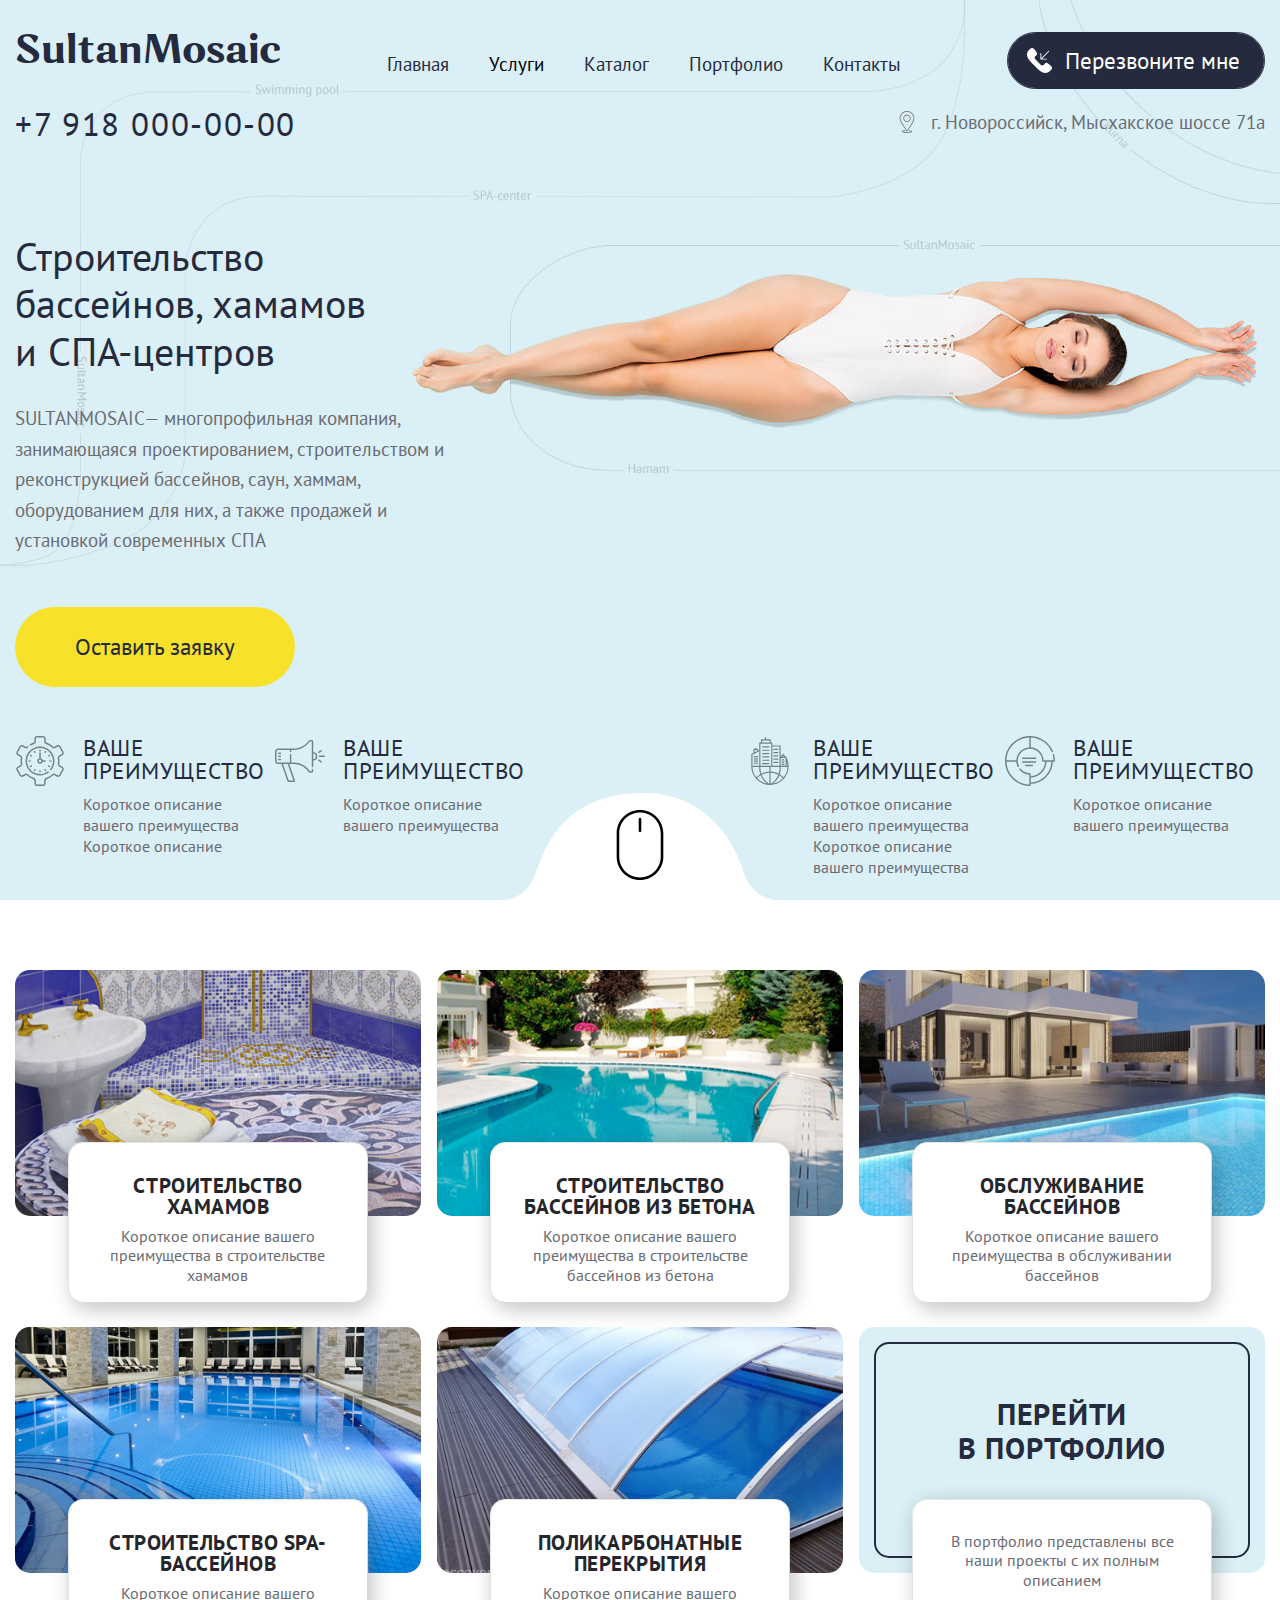
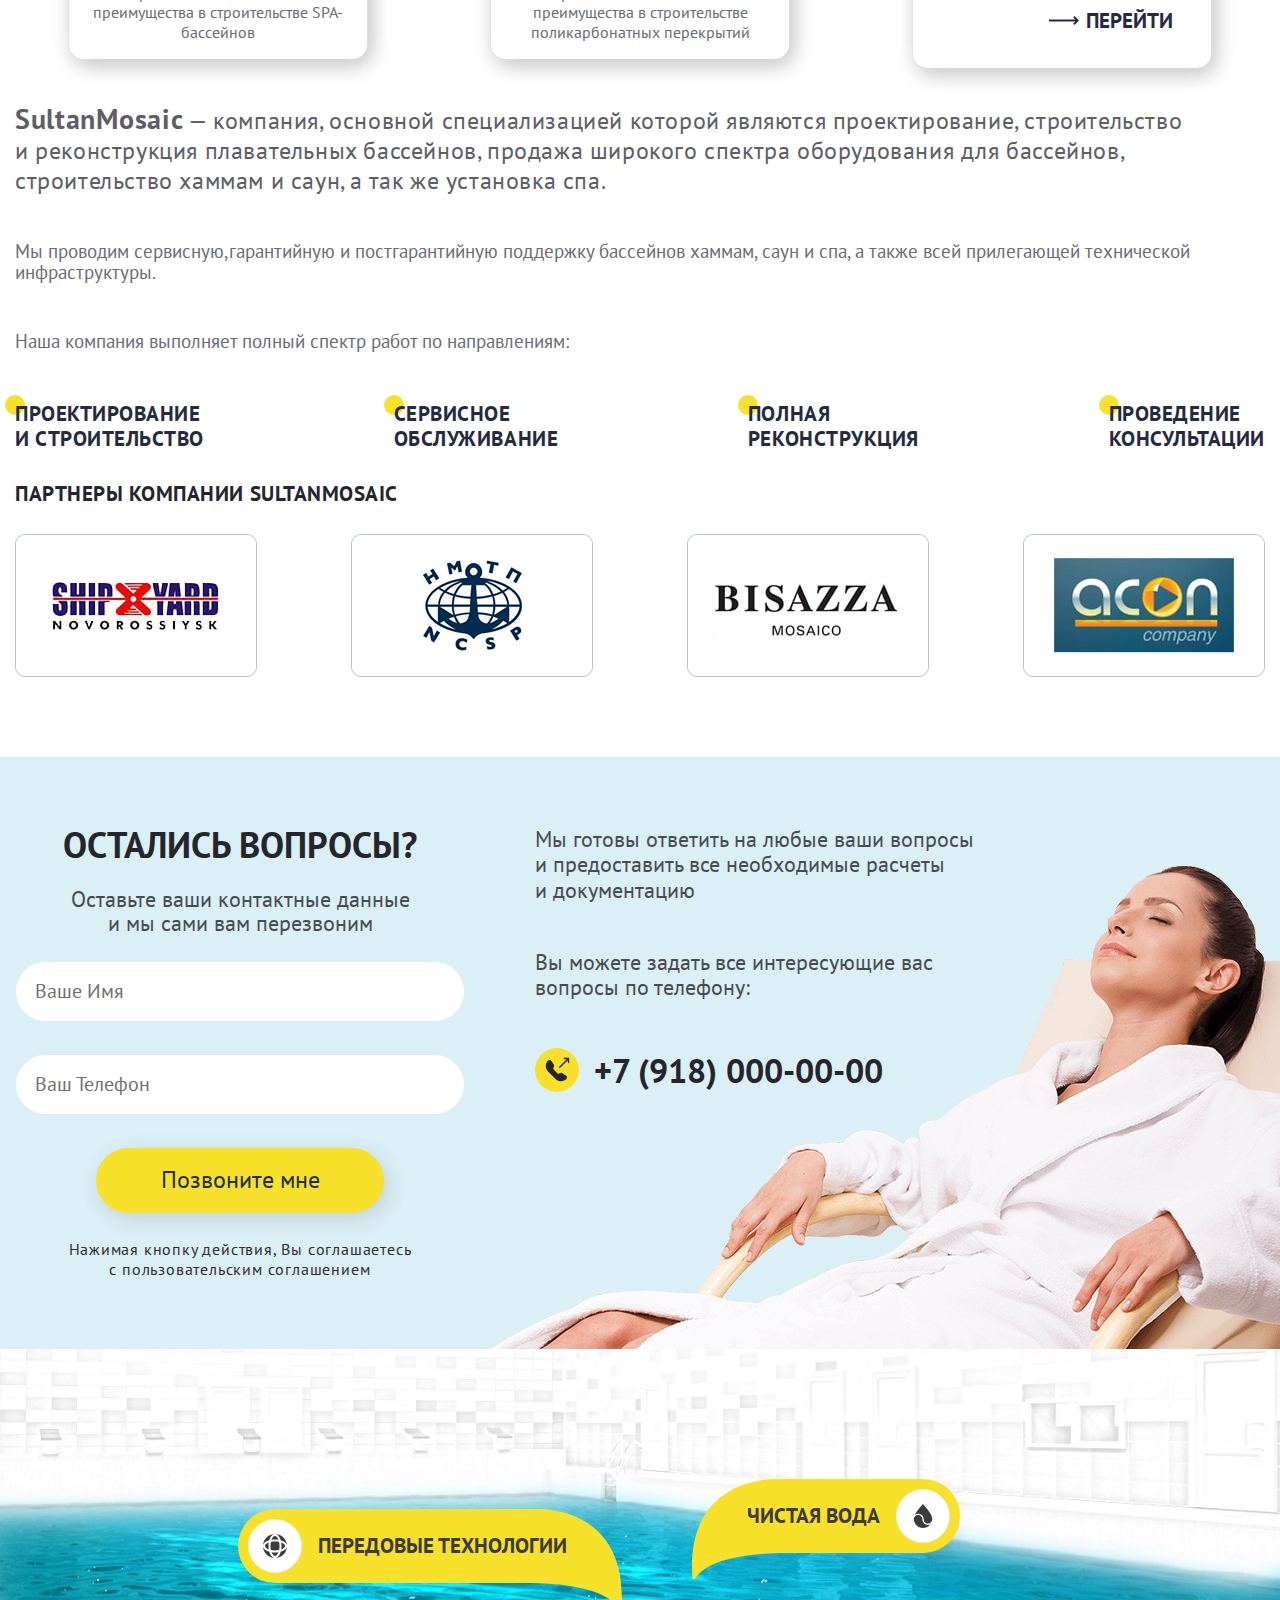
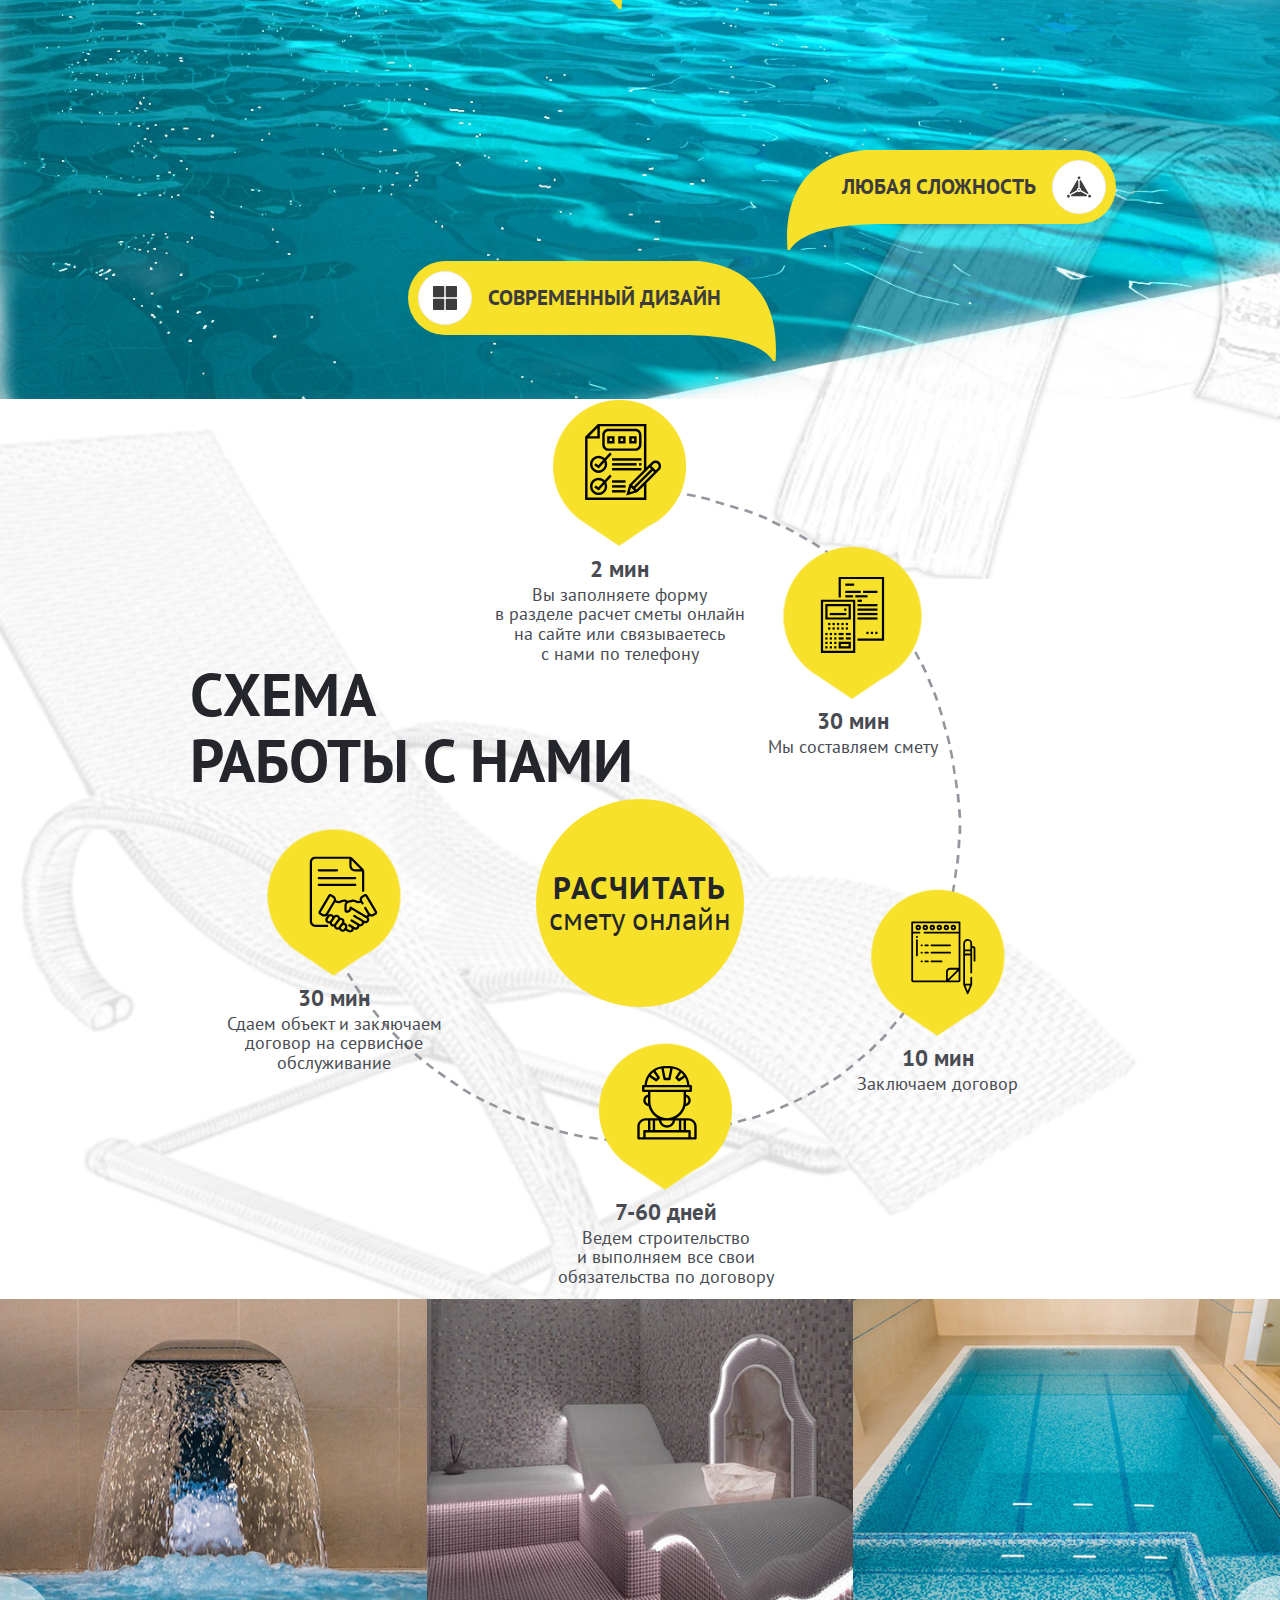
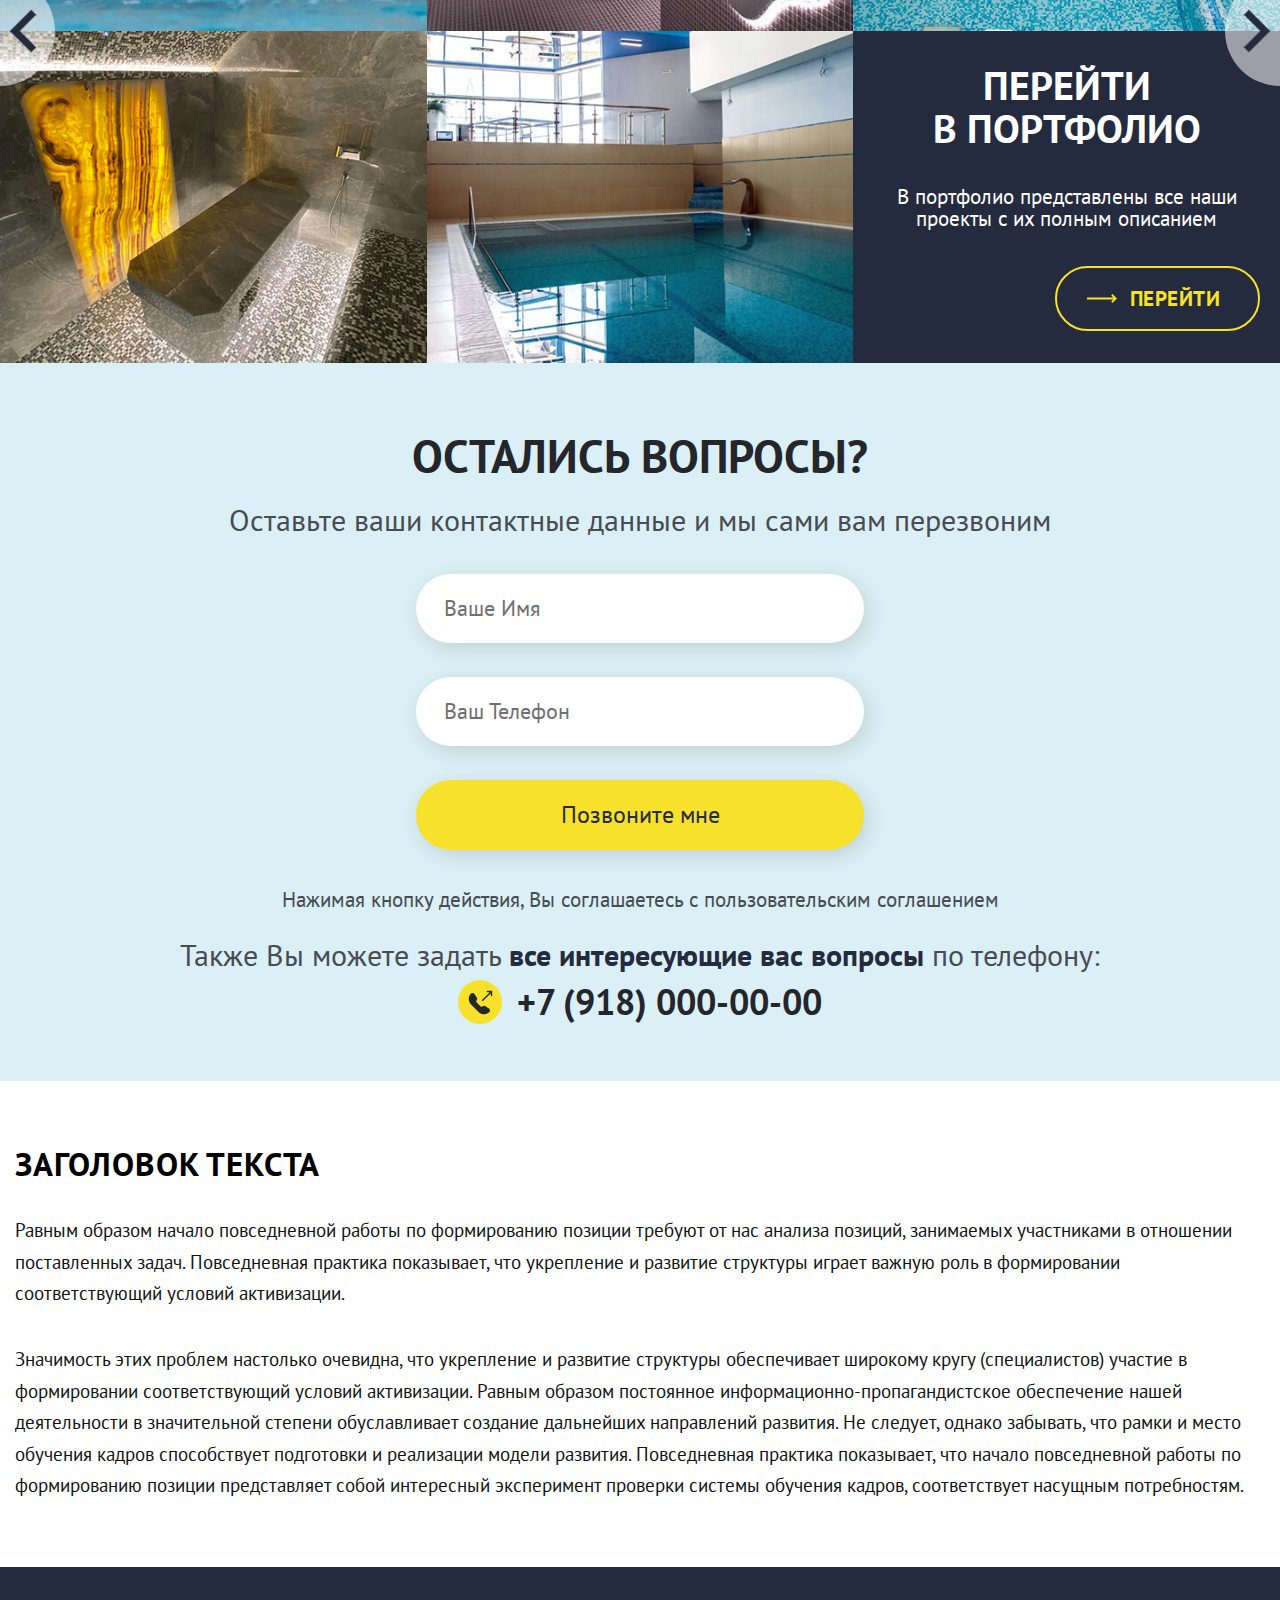
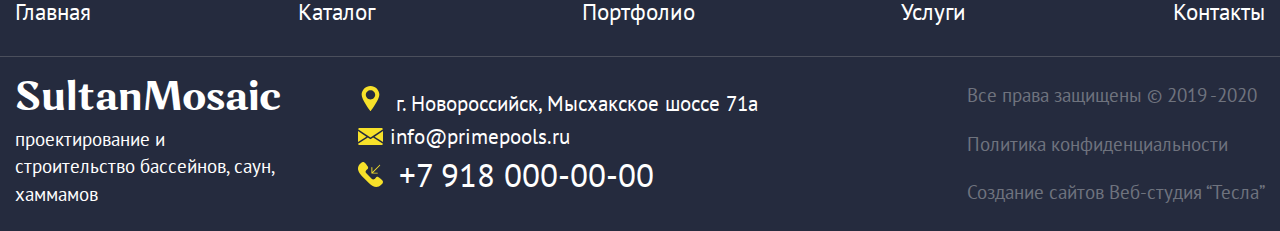
==== commit 538fdf4c: "Add files via upload" ====
--- a/index.html
+++ b/index.html
@@ -7,3146 +7,1445 @@
     <title>Главная</title>
     <link rel="stylesheet" href="css/style.css">
     <link rel="stylesheet" href="css/all.min.css">
+    <script src="https://ajax.googleapis.com/ajax/libs/jquery/3.3.1/jquery.min.js"></script>
 </head>
 <body>
 <div class="wrapper">
     <main class="page">
-<header class="header">
-    <div class="container">
-        <div class="header__row header__row-mobile header-mobile">
-            <div class="header-mobile__burger">
-                <input id="burger" type="checkbox" class="burger-checkbox-switch">
-                <label for="burger" class="burger-checkbox"><span></span></label>
-                <div class="burger-menu-bg">
-                    <label for="burger"></label>
-                    <div class="burger-menu">
-                        <input type="checkbox" id="mobileCities" class="burger-menu__open-cities-btn">
-                        <label for="mobileCities" class="burger-menu__open-cities"><i
-                                class="fa fa-map-marker-alt"></i><span
-                                class="city-select__current">Москва</span></label>
-                        <div class="burger-menu__cities _scroll">
-                            <label for="mobileCities" class="burger-menu__close-cities"><i
-                                    class="fa fa-chevron-left"></i><span>Назад</span><span></span></label>
-                            <ul>
-                                <li class="city-select__city city-select__city-selected" data-city="Moscow">Москва</li>
-                                <li class="city-select__city" data-city="St. Petersburg">Санкт-Петербург</li>
-                                <li class="city-select__city" data-city="Novosibirsk">Новосибирск</li>
-                                <li class="city-select__city" data-city="Ekaterinburg">Екатеринбург</li>
-                                <li class="city-select__city" data-city="Kazan">Казань</li>
-                                <li class="city-select__city" data-city="Nizhny Novgorod">Нижний Новгород</li>
-                                <li class="city-select__city" data-city="Chelyabinsk">Челябинск</li>
-                                <li class="city-select__city" data-city="Samara">Самара</li>
-                                <li class="city-select__city" data-city="Omsk">Омск</li>
-                                <li class="city-select__city" data-city="Rostov-on-Don">Ростов-на-Дону</li>
-                                <li class="city-select__city" data-city="Ufa">Уфа</li>
-                                <li class="city-select__city" data-city="Krasnoyarsk">Красноярск</li>
-                                <li class="city-select__city" data-city="Voronezh">Воронеж</li>
-                                <li class="city-select__city" data-city="Permian">Пермь</li>
-                                <li class="city-select__city" data-city="Volgograd">Волгоград</li>
-                                <li class="city-select__city" data-city="Krasnodar">Краснодар</li>
-                                <li class="city-select__city" data-city="Saratov">Саратов</li>
-                                <li class="city-select__city" data-city="Tyumen">Тюмень</li>
-                                <li class="city-select__city" data-city="Tolyatti">Тольятти</li>
-                            </ul>
-                            <button class="scroll-down"><i class="fa fa-chevron-down"></i></button>
-                        </div>
-                        <input type="checkbox" id="mobileMenu" class="burger-menu__open">
-                        <label for="mobileMenu" class="burger-menu__open-list"><span>Меню</span><i
-                                class="fa fa-chevron-right"></i></label>
-                        <div class="burger-menu__list _scroll">
-                            <label for="mobileMenu" class="burger-menu__close-list"><i
-                                    class="fa fa-chevron-left"></i><span>Назад</span><span></span></label>
-                            <ul>
-                                <li><a href="catalog.html">Хинкали</a></li>
-                                <li><a href="catalog.html">Хачапури</a></li>
-                                <li><a href="catalog.html">Шашлыки</a></li>
-                                <li><a href="catalog.html">Соусы</a></li>
-                                <li><a href="catalog.html">Закуски</a></li>
-                                <li><a href="catalog.html">Горячее</a></li>
-                                <li><a href="catalog.html">Супы</a></li>
-                                <li><a href="catalog.html">Салаты</a></li>
-                                <li><a href="catalog.html">Десерты</a></li>
-                                <li><a href="catalog.html">Напитки</a></li>
-                            </ul>
-                            <button class="scroll-down"><i class="fa fa-chevron-down"></i></button>
-                        </div>
-                        <div class="burger-menu__links">
-                            <a href="about.html" class="header__link burger-menu__link">О компании</a>
-                            <a href="contacts.html" class="header__link burger-menu__link">Контакты</a>
-                            <a href="franchise.html" class="header__link burger-menu__link">Франшиза</a>
-                        </div>
-                        <p class="burger-menu__phone">+7 (495) 507-17-77</p>
-                        <p class="burger-menu__text">Бесплатная доставка</p>
-                    </div>
-                </div>
-            </div>
-            <div class="header-mobile__logo">
-                <div class="header__logo">
-                    <a href="index.html"><img src="img/logo_letter.png" alt="logo"></a>
-                </div>
-                <div class="header__column">
-                    <div class="header__city-select city-select">
-                        <button class="city-select__drop-btn">
-                            <span class="city-select__current border-bottom">Москва</span>
-                            <i class="fa fa-chevron-down city-select__arrow"></i>
-                        </button>
-                        <div class="city-select__drop city-select__drop-header">
-                            <button class="city-select__close">+</button>
-                            <ul class="city-select__list">
-                                <li class="city-select__city city-select__city-selected" data-city="Moscow">Москва</li>
-                                <li class="city-select__city" data-city="St. Petersburg">Санкт-Петербург</li>
-                                <li class="city-select__city" data-city="Novosibirsk">Новосибирск</li>
-                                <li class="city-select__city" data-city="Ekaterinburg">Екатеринбург</li>
-                                <li class="city-select__city" data-city="Kazan">Казань</li>
-                                <li class="city-select__city" data-city="Nizhny Novgorod">Нижний Новгород</li>
-                                <li class="city-select__city" data-city="Chelyabinsk">Челябинск</li>
-                                <li class="city-select__city" data-city="Samara">Самара</li>
-                                <li class="city-select__city" data-city="Omsk">Омск</li>
-                                <li class="city-select__city" data-city="Rostov-on-Don">Ростов-на-Дону</li>
-                                <li class="city-select__city" data-city="Ufa">Уфа</li>
-                                <li class="city-select__city" data-city="Krasnoyarsk">Красноярск</li>
-                                <li class="city-select__city" data-city="Voronezh">Воронеж</li>
-                                <li class="city-select__city" data-city="Permian">Пермь</li>
-                                <li class="city-select__city" data-city="Volgograd">Волгоград</li>
-                                <li class="city-select__city" data-city="Krasnodar">Краснодар</li>
-                                <li class="city-select__city" data-city="Saratov">Саратов</li>
-                                <li class="city-select__city" data-city="Tyumen">Тюмень</li>
-                                <li class="city-select__city" data-city="Tolyatti">Тольятти</li>
-                            </ul>
-                        </div>
-                    </div>
-                    <p class="header__text"><span>Выберите город</span></p>
-                </div>
-            </div>
-            <div class="header-mobile__cart cart-block">
-                <button class="header-mobile__cart-btn cart-btn">
-                    <img src="img/icons/food.png" alt="food">
-                    <span class="count">10</span>
-                    <span class="total">1620 <span class="bold">₽</span></span>
-                </button>
-                <div class="cart">
-                    <div class="cart__items">
-                        <div class="cart__item item">
-                            <div class="item__image">
-                                <img src="img/product.jpg" alt="">
-                            </div>
-                            <div class="item__info">
-                                <div class="item__row">
-                                    <a href="product.html" class="item__name">Хинкали с картошкой и морковью</a>
-                                    <button class="item__clear">
-                                        <img src="img/icons/clear-roof.png" alt="roof" class="item__clear-roof">
-                                        <img src="img/icons/clear-bottom.png" alt="bottom" class="item__clear-bottom">
-                                    </button>
-                                </div>
-                                <div class="item__row">
-                                    <div class="item__counts">
-                                        <button class="item__count-less">-</button>
-                                        <span class="item__count">1</span>
-                                        <button class="item__count-more">+</button>
-                                    </div>
-                                    <div class="item__price"><span>1350</span> <span class="bold">₽</span></div>
-                                </div>
-                            </div>
-                        </div>
-                        <div class="cart__item item">
-                            <div class="item__image">
-                                <img src="img/product.jpg" alt="">
-                            </div>
-                            <div class="item__info">
-                                <div class="item__row">
-                                    <a href="product.html" class="item__name">Хинкали с картошкой и морковью</a>
-                                    <button class="item__clear">
-                                        <img src="img/icons/clear-roof.png" alt="roof" class="item__clear-roof">
-                                        <img src="img/icons/clear-bottom.png" alt="bottom" class="item__clear-bottom">
-                                    </button>
-                                </div>
-                                <div class="item__row">
-                                    <div class="item__counts">
-                                        <button class="item__count-less">-</button>
-                                        <span class="item__count">1</span>
-                                        <button class="item__count-more">+</button>
-                                    </div>
-                                    <div class="item__price"><span>1350</span> <span class="bold">₽</span></div>
-                                </div>
-                            </div>
-                        </div>
-                        <div class="cart__item item">
-                            <div class="item__image">
-                                <img src="img/product.jpg" alt="">
-                            </div>
-                            <div class="item__info">
-                                <div class="item__row">
-                                    <a href="product.html" class="item__name">Хинкали с картошкой и морковью</a>
-                                    <button class="item__clear">
-                                        <img src="img/icons/clear-roof.png" alt="roof" class="item__clear-roof">
-                                        <img src="img/icons/clear-bottom.png" alt="bottom" class="item__clear-bottom">
-                                    </button>
-                                </div>
-                                <div class="item__row">
-                                    <div class="item__counts">
-                                        <button class="item__count-less">-</button>
-                                        <span class="item__count">1</span>
-                                        <button class="item__count-more">+</button>
-                                    </div>
-                                    <div class="item__price"><span>1350</span> <span class="bold">₽</span></div>
-                                </div>
-                            </div>
-                        </div>
-                        <div class="cart__item item">
-                            <div class="item__image">
-                                <img src="img/product.jpg" alt="">
-                            </div>
-                            <div class="item__info">
-                                <div class="item__row">
-                                    <a href="product.html" class="item__name">Хинкали с картошкой и морковью</a>
-                                    <button class="item__clear">
-                                        <img src="img/icons/clear-roof.png" alt="roof" class="item__clear-roof">
-                                        <img src="img/icons/clear-bottom.png" alt="bottom" class="item__clear-bottom">
-                                    </button>
-                                </div>
-                                <div class="item__row">
-                                    <div class="item__counts">
-                                        <button class="item__count-less">-</button>
-                                        <span class="item__count">1</span>
-                                        <button class="item__count-more">+</button>
-                                    </div>
-                                    <div class="item__price"><span>1350</span> <span class="bold">₽</span></div>
-                                </div>
-                            </div>
-                        </div>
-                        <div class="cart__item item">
-                            <div class="item__image">
-                                <img src="img/product.jpg" alt="">
-                            </div>
-                            <div class="item__info">
-                                <div class="item__row">
-                                    <a href="product.html" class="item__name">Хинкали с картошкой и морковью</a>
-                                    <button class="item__clear">
-                                        <img src="img/icons/clear-roof.png" alt="roof" class="item__clear-roof">
-                                        <img src="img/icons/clear-bottom.png" alt="bottom" class="item__clear-bottom">
-                                    </button>
-                                </div>
-                                <div class="item__row">
-                                    <div class="item__counts">
-                                        <button class="item__count-less">-</button>
-                                        <span class="item__count">1</span>
-                                        <button class="item__count-more">+</button>
-                                    </div>
-                                    <div class="item__price"><span>1350</span> <span class="bold">₽</span></div>
-                                </div>
-                            </div>
-                        </div>
-                    </div>
-                    <div class="cart__result">
-                        <div class="cart__content">Сумма заказа:</div>
-                        <div class="cart__total"><span>4050</span> <span class="bold">₽</span></div>
-                    </div>
-                    <div class="cart__button">
-                        <a href="basket.html" class="cart__submit" data-animation="ripple">офрмить заказ</a>
-                    </div>
-                </div>
-            </div>
-        </div>
-        <div class="header__row">
-            <div class="header__logo">
-                <a href="index.html"><img src="img/logo_letter.png" alt="logo"></a>
-            </div>
-            <div class="header__content">
-                <div class="header__column header__left">
-                    <div class="header__city-select city-select">
-                        <button class="city-select__drop-btn">
-                            <span class="city-select__current border-bottom">Москва</span>
-                            <i class="fa fa-chevron-down city-select__arrow"></i>
-                        </button>
-                        <div class="city-select__drop city-select__drop-header">
-                            <button class="city-select__close">+</button>
-                            <ul class="city-select__list">
-                                <li class="city-select__city city-select__city-selected" data-city="Moscow">Москва</li>
-                                <li class="city-select__city" data-city="St. Petersburg">Санкт-Петербург</li>
-                                <li class="city-select__city" data-city="Novosibirsk">Новосибирск</li>
-                                <li class="city-select__city" data-city="Ekaterinburg">Екатеринбург</li>
-                                <li class="city-select__city" data-city="Kazan">Казань</li>
-                                <li class="city-select__city" data-city="Nizhny Novgorod">Нижний Новгород</li>
-                                <li class="city-select__city" data-city="Chelyabinsk">Челябинск</li>
-                            </ul>
-                            <ul class="city-select__list">
-                                <li class="city-select__city" data-city="Samara">Самара</li>
-                                <li class="city-select__city" data-city="Omsk">Омск</li>
-                                <li class="city-select__city" data-city="Rostov-on-Don">Ростов-на-Дону</li>
-                                <li class="city-select__city" data-city="Ufa">Уфа</li>
-                                <li class="city-select__city" data-city="Krasnoyarsk">Красноярск</li>
-                                <li class="city-select__city" data-city="Voronezh">Воронеж</li>
-                            </ul>
-                            <ul class="city-select__list">
-                                <li class="city-select__city" data-city="Permian">Пермь</li>
-                                <li class="city-select__city" data-city="Volgograd">Волгоград</li>
-                                <li class="city-select__city" data-city="Krasnodar">Краснодар</li>
-                                <li class="city-select__city" data-city="Saratov">Саратов</li>
-                                <li class="city-select__city" data-city="Tyumen">Тюмень</li>
-                                <li class="city-select__city" data-city="Tolyatti">Тольятти</li>
-                            </ul>
-                        </div>
-                    </div>
-                    <p class="header__text"><span>Доставка</span> <span>с 10.00 до 22.00</span></p>
-                </div>
-                <div class="header__column header__center">
-                    <p class="header__text">Бесплатная доставка</p>
-                    <a href="tel:+74955071777" class="header__phone">+7 (495) 507-17-77</a>
-                    <button class="header__call-btn popup-callback-open-btn border-bottom">Перезвоните мне</button>
-                </div>
-                <div class="header__column header__right">
-                    <a href="about.html" class="header__link">О компании</a>
-                    <a href="contacts.html" class="header__link">Контакты</a>
-                    <a href="franchise.html" class="header__link">Франшиза</a>
-                </div>
-            </div>
-        </div>
-    </div>
-</header>
-<nav id="nav" class="nav">
-    <div class="container">
-        <div class="nav__row">
-            <ul class="nav__menu">
-                <li><a href="catalog.html" class="nav__link">Хинкали</a></li>
-                <li><a href="catalog.html" class="nav__link">Хачапури</a></li>
-                <li><a href="catalog.html" class="nav__link">Шашлыки</a></li>
-                <li><a href="catalog.html" class="nav__link">Соусы</a></li>
-                <li><a href="catalog.html" class="nav__link">Закуски</a></li>
-                <li><a href="catalog.html" class="nav__link">Горячее</a></li>
-                <li><a href="catalog.html" class="nav__link">Супы</a></li>
-                <li><a href="catalog.html" class="nav__link">Салаты</a></li>
-                <li><a href="catalog.html" class="nav__link">Десерты</a></li>
-                <li><a href="catalog.html" class="nav__link">Напитки</a></li>
-            </ul>
-            <div class="nav__cart-block cart-block">
-                <button class="nav__cart-btn cart-btn">
-                    <img src="img/icons/food.png" alt="food">
-                    <span class="count">10</span>
-                    <span class="total">1620 <span class="bold">₽</span></span>
-                </button>
-                <div class="cart">
-                    <div class="cart__items">
-                        <div class="cart__item item">
-                            <div class="item__image">
-                                <img src="img/product.jpg" alt="">
-                            </div>
-                            <div class="item__info">
-                                <div class="item__row">
-                                    <a href="product.html" class="item__name">Хинкали с картошкой и морковью</a>
-                                    <button class="item__clear">
-                                        <img src="img/icons/clear-roof.png" alt="roof" class="item__clear-roof">
-                                        <img src="img/icons/clear-bottom.png" alt="bottom" class="item__clear-bottom">
-                                    </button>
-                                </div>
-                                <div class="item__row">
-                                    <div class="item__counts">
-                                        <button class="item__count-less">-</button>
-                                        <span class="item__count">1</span>
-                                        <button class="item__count-more">+</button>
-                                    </div>
-                                    <div class="item__price"><span>1350</span> <span class="bold">₽</span></div>
-                                </div>
-                            </div>
-                        </div>
-                        <div class="cart__item item">
-                            <div class="item__image">
-                                <img src="img/product.jpg" alt="">
-                            </div>
-                            <div class="item__info">
-                                <div class="item__row">
-                                    <a href="product.html" class="item__name">Хинкали с картошкой и морковью</a>
-                                    <button class="item__clear">
-                                        <img src="img/icons/clear-roof.png" alt="roof" class="item__clear-roof">
-                                        <img src="img/icons/clear-bottom.png" alt="bottom" class="item__clear-bottom">
-                                    </button>
-                                </div>
-                                <div class="item__row">
-                                    <div class="item__counts">
-                                        <button class="item__count-less">-</button>
-                                        <span class="item__count">1</span>
-                                        <button class="item__count-more">+</button>
-                                    </div>
-                                    <div class="item__price"><span>1350</span> <span class="bold">₽</span></div>
-                                </div>
-                            </div>
-                        </div>
-                        <div class="cart__item item">
-                            <div class="item__image">
-                                <img src="img/product.jpg" alt="">
-                            </div>
-                            <div class="item__info">
-                                <div class="item__row">
-                                    <a href="product.html" class="item__name">Хинкали с картошкой и морковью</a>
-                                    <button class="item__clear">
-                                        <img src="img/icons/clear-roof.png" alt="roof" class="item__clear-roof">
-                                        <img src="img/icons/clear-bottom.png" alt="bottom" class="item__clear-bottom">
-                                    </button>
-                                </div>
-                                <div class="item__row">
-                                    <div class="item__counts">
-                                        <button class="item__count-less">-</button>
-                                        <span class="item__count">1</span>
-                                        <button class="item__count-more">+</button>
-                                    </div>
-                                    <div class="item__price"><span>1350</span> <span class="bold">₽</span></div>
-                                </div>
-                            </div>
-                        </div>
-                        <div class="cart__item item">
-                            <div class="item__image">
-                                <img src="img/product.jpg" alt="">
-                            </div>
-                            <div class="item__info">
-                                <div class="item__row">
-                                    <a href="product.html" class="item__name">Хинкали с картошкой и морковью</a>
-                                    <button class="item__clear">
-                                        <img src="img/icons/clear-roof.png" alt="roof" class="item__clear-roof">
-                                        <img src="img/icons/clear-bottom.png" alt="bottom" class="item__clear-bottom">
-                                    </button>
-                                </div>
-                                <div class="item__row">
-                                    <div class="item__counts">
-                                        <button class="item__count-less">-</button>
-                                        <span class="item__count">1</span>
-                                        <button class="item__count-more">+</button>
-                                    </div>
-                                    <div class="item__price"><span>1350</span> <span class="bold">₽</span></div>
-                                </div>
-                            </div>
-                        </div>
-                        <div class="cart__item item">
-                            <div class="item__image">
-                                <img src="img/product.jpg" alt="">
-                            </div>
-                            <div class="item__info">
-                                <div class="item__row">
-                                    <a href="product.html" class="item__name">Хинкали с картошкой и морковью</a>
-                                    <button class="item__clear">
-                                        <img src="img/icons/clear-roof.png" alt="roof" class="item__clear-roof">
-                                        <img src="img/icons/clear-bottom.png" alt="bottom" class="item__clear-bottom">
-                                    </button>
-                                </div>
-                                <div class="item__row">
-                                    <div class="item__counts">
-                                        <button class="item__count-less">-</button>
-                                        <span class="item__count">1</span>
-                                        <button class="item__count-more">+</button>
-                                    </div>
-                                    <div class="item__price"><span>1350</span> <span class="bold">₽</span></div>
-                                </div>
-                            </div>
-                        </div>
-                    </div>
-                    <div class="cart__result">
-                        <div class="cart__content">Сумма заказа:</div>
-                        <div class="cart__total"><span>4050</span> <span class="bold">₽</span></div>
-                    </div>
-                    <div class="cart__button">
-                        <a href="basket.html" class="cart__submit" data-animation="ripple">офрмить заказ</a>
-                    </div>
-                </div>
-            </div>
-        </div>
-    </div>
-</nav>
-<nav id="navMobile" class="nav nav-mobile">
-    <div class="container">
-        <div class="nav__row">
-            <div class="nav-mobile__phone">
-                <a href="tel:+74955071777">+7 (495) 507-17-77</a>
-            </div>
-        </div>
-    </div>
-</nav>
-<div id="topNav" class="nav">
-    <div class="container">
-        <div class="nav__row">
-            <ul class="nav__menu">
-                <li><a href="catalog.html" class="nav__link">Хинкали</a></li>
-                <li><a href="catalog.html" class="nav__link">Хачапури</a></li>
-                <li><a href="catalog.html" class="nav__link">Шашлыки</a></li>
-                <li><a href="catalog.html" class="nav__link">Соусы</a></li>
-                <li><a href="catalog.html" class="nav__link">Закуски</a></li>
-                <li><a href="catalog.html" class="nav__link">Горячее</a></li>
-                <li><a href="catalog.html" class="nav__link">Супы</a></li>
-                <li><a href="catalog.html" class="nav__link">Салаты</a></li>
-                <li><a href="catalog.html" class="nav__link">Десерты</a></li>
-                <li><a href="catalog.html" class="nav__link">Напитки</a></li>
-            </ul>
-            <div class="nav__phone"><a href="tel:+74955071777" class="nav__phone-link">+7 (495) 507-17-77</a></div>
-            <div class="nav__cart-block cart-block">
-                <button class="nav__cart-btn cart-btn">
-                    <img src="img/icons/food.png" alt="food">
-                    <span class="count">10</span>
-                    <span class="total">1620 <span class="bold">₽</span></span>
-                </button>
-                <div class="cart">
-                    <div class="cart__items">
-                        <div class="cart__item item">
-                            <div class="item__image">
-                                <img src="img/product.jpg" alt="">
-                            </div>
-                            <div class="item__info">
-                                <div class="item__row">
-                                    <a href="product.html" class="item__name">Хинкали с картошкой и морковью</a>
-                                    <button class="item__clear">
-                                        <img src="img/icons/clear-roof.png" alt="roof" class="item__clear-roof">
-                                        <img src="img/icons/clear-bottom.png" alt="bottom" class="item__clear-bottom">
-                                    </button>
-                                </div>
-                                <div class="item__row">
-                                    <div class="item__counts">
-                                        <button class="item__count-less">-</button>
-                                        <span class="item__count">1</span>
-                                        <button class="item__count-more">+</button>
-                                    </div>
-                                    <div class="item__price"><span>1350</span> <span class="bold">₽</span></div>
-                                </div>
-                            </div>
-                        </div>
-                        <div class="cart__item item">
-                            <div class="item__image">
-                                <img src="img/product.jpg" alt="">
-                            </div>
-                            <div class="item__info">
-                                <div class="item__row">
-                                    <a href="product.html" class="item__name">Хинкали с картошкой и морковью</a>
-                                    <button class="item__clear">
-                                        <img src="img/icons/clear-roof.png" alt="roof" class="item__clear-roof">
-                                        <img src="img/icons/clear-bottom.png" alt="bottom" class="item__clear-bottom">
-                                    </button>
-                                </div>
-                                <div class="item__row">
-                                    <div class="item__counts">
-                                        <button class="item__count-less">-</button>
-                                        <span class="item__count">1</span>
-                                        <button class="item__count-more">+</button>
-                                    </div>
-                                    <div class="item__price"><span>1350</span> <span class="bold">₽</span></div>
-                                </div>
-                            </div>
-                        </div>
-                        <div class="cart__item item">
-                            <div class="item__image">
-                                <img src="img/product.jpg" alt="">
-                            </div>
-                            <div class="item__info">
-                                <div class="item__row">
-                                    <a href="product.html" class="item__name">Хинкали с картошкой и морковью</a>
-                                    <button class="item__clear">
-                                        <img src="img/icons/clear-roof.png" alt="roof" class="item__clear-roof">
-                                        <img src="img/icons/clear-bottom.png" alt="bottom" class="item__clear-bottom">
-                                    </button>
-                                </div>
-                                <div class="item__row">
-                                    <div class="item__counts">
-                                        <button class="item__count-less">-</button>
-                                        <span class="item__count">1</span>
-                                        <button class="item__count-more">+</button>
-                                    </div>
-                                    <div class="item__price"><span>1350</span> <span class="bold">₽</span></div>
-                                </div>
-                            </div>
-                        </div>
-                        <div class="cart__item item">
-                            <div class="item__image">
-                                <img src="img/product.jpg" alt="">
-                            </div>
-                            <div class="item__info">
-                                <div class="item__row">
-                                    <a href="product.html" class="item__name">Хинкали с картошкой и морковью</a>
-                                    <button class="item__clear">
-                                        <img src="img/icons/clear-roof.png" alt="roof" class="item__clear-roof">
-                                        <img src="img/icons/clear-bottom.png" alt="bottom" class="item__clear-bottom">
-                                    </button>
-                                </div>
-                                <div class="item__row">
-                                    <div class="item__counts">
-                                        <button class="item__count-less">-</button>
-                                        <span class="item__count">1</span>
-                                        <button class="item__count-more">+</button>
-                                    </div>
-                                    <div class="item__price"><span>1350</span> <span class="bold">₽</span></div>
-                                </div>
-                            </div>
-                        </div>
-                        <div class="cart__item item">
-                            <div class="item__image">
-                                <img src="img/product.jpg" alt="">
-                            </div>
-                            <div class="item__info">
-                                <div class="item__row">
-                                    <a href="product.html" class="item__name">Хинкали с картошкой и морковью</a>
-                                    <button class="item__clear">
-                                        <img src="img/icons/clear-roof.png" alt="roof" class="item__clear-roof">
-                                        <img src="img/icons/clear-bottom.png" alt="bottom" class="item__clear-bottom">
-                                    </button>
-                                </div>
-                                <div class="item__row">
-                                    <div class="item__counts">
-                                        <button class="item__count-less">-</button>
-                                        <span class="item__count">1</span>
-                                        <button class="item__count-more">+</button>
-                                    </div>
-                                    <div class="item__price"><span>1350</span> <span class="bold">₽</span></div>
-                                </div>
-                            </div>
-                        </div>
-                    </div>
-                    <div class="cart__result">
-                        <div class="cart__content">Сумма заказа:</div>
-                        <div class="cart__total"><span>4050</span> <span class="bold">₽</span></div>
-                    </div>
-                    <div class="cart__button">
-                        <a href="basket.html" class="cart__submit" data-animation="ripple">офрмить заказ</a>
-                    </div>
-                </div>
-            </div>
-        </div>
-    </div>
-</div>
 <div class="popup-callback-bg">
     <div class="popup-callback">
         <button class="popup-callback__close">+</button>
+        <p class="popup-callback__title">Заполните форму ниже</p>
+        <p class="popup-callback__subtitle">и&nbsp;мы свяжемся с&nbsp;Вами в&nbsp;ближайшее время</p>
         <form action="#" class="popup-callback__form" id="popupCallbackForm">
             <div class="popup-callback__block">
                 <label for="popupCallbackName">Ваше имя:
                     <input id="popupCallbackName" type="text" placeholder="Анастасия" class="_req">
                     <span class="input-error">Имя должно быть от 3 до 32 символов!</span>
-                </label></div>
+                </label>
+            </div>
             <div class="popup-callback__block">
                 <label for="popupCallbackPhone">Телефон:
                     <input id="popupCallbackPhone" type="tel" placeholder="+7 (926) 000-00-00"
                            class="_req _phone masked">
                     <span class="input-error">Номер введен неверно!</span>
-                </label></div>
-            <p class="popup-callback__content">Наш оператор свяжется с Вами для уточнения деталей заказа.</p>
-            <button class="popup-callback__button" type="submit">оставить заявку</button>
-            <p class="popup-callback__small-content">* Нажимая кнопку действия, вы соглашаетесь с&nbsp;пользовательским соглашением.</p>
+                </label>
+            </div>
+            <div class="popup-callback__block">
+                <label for="popupCallbackMessage">Ваше сообщение:
+                    <textarea id="popupCallbackMessage"></textarea>
+                </label>
+            </div>
+            <button class="popup-callback__button yellow-button" type="submit" data-text="Оставить заявку"><span>Оставить заявку</span></button>
+            <p class="popup-callback__small-content">* Нажимая кнопку действия, вы соглашаетесь с&nbsp;<a href="#">пользовательским соглашением</a>.</p>
         </form>
     </div>
-</div>        <div class="content">
-            <div class="slider">
-                <div class="slider__slides">
-                    <div class="slider__slide"><!-- должен быть как последний слайд -->
-                        <img class="slider__bg" src="img/bg_first%20screen.jpg" alt="first screen">
-                        <img class="slider__logo" src="img/logo.png" alt="logo">
-                    </div>
-                    <div class="slider__slide">
-                        <img class="slider__bg" src="img/bg_first%20screen.jpg" alt="first screen">
-                        <img class="slider__logo" src="img/logo.png" alt="logo">
-                    </div>
-                    <div class="slider__slide">
-                        <img class="slider__bg" src="img/bg_first%20screen.jpg" alt="first screen">
-                        <img class="slider__logo" src="img/logo.png" alt="logo">
-                    </div>
-                    <div class="slider__slide">
-                        <img class="slider__bg" src="img/bg_first%20screen.jpg" alt="first screen">
-                        <img class="slider__logo" src="img/logo.png" alt="logo">
-                    </div>
-                    <div class="slider__slide">
-                        <img class="slider__bg" src="img/bg_first%20screen.jpg" alt="first screen">
-                        <img class="slider__logo" src="img/logo.png" alt="logo">
-                    </div>
-                    <div class="slider__slide">
-                        <img class="slider__bg" src="img/bg_first%20screen.jpg" alt="first screen">
-                        <img class="slider__logo" src="img/logo.png" alt="logo">
-                    </div>
-                </div>
-                <div class="slider__pagination">
-                    <button class="slider__button slider__button-active"></button>
-                    <button class="slider__button"></button>
-                    <button class="slider__button"></button>
-                    <button class="slider__button"></button>
-                    <button class="slider__button"></button>
-                </div>
-            </div>
-            <div class="products container">
-                <div class="products__title">
-                    <a href="catalog.html"><span class="products__name border-bottom">Хинкали</span><span
-                            class="products__name-arrow">→</span><span class="products__name-after wave">перейти!</span></a>
-                </div>
-                <div class="products__block">
-                    <div class="products__item">
-                        <div class="products__product product product__on-sale">
-                            <span class="product__action"></span>
-                            <div class="product__image-form">
-                                <div class="product__image-bg">
-                                    <div class="product__mask">
-                                        <p class="product__description">вареные хинкали, сочная свинина, сочная
-                                            говядина, лук, черный, зеленый перец, кинза, чеснок</p>
-                                    </div>
-                                    <img src="img/product.jpg" alt="" class="product__image">
+</div>
+<div class="popup-callback-bg-estimate">
+    <div class="popup-callback">
+        <button class="popup-callback__close">+</button>
+        <p class="popup-callback__title">Заполните форму ниже</p>
+        <p class="popup-callback__subtitle">и&nbsp;мы свяжемся с&nbsp;Вами для&nbsp;уточнения всех деталей</p>
+        <form action="#" class="popup-callback__form" id="popupEstimateForm">
+            <div class="popup-callback__block">
+                <label for="popupEstimateName">Ваше имя:
+                    <input id="popupEstimateName" type="text" placeholder="Анастасия" class="_req">
+                    <span class="input-error">Имя должно быть от 3 до 32 символов!</span>
+                </label></div>
+            <div class="popup-callback__block">
+                <label for="popupEstimatePhone">Телефон:
+                    <input id="popupEstimatePhone" type="tel" placeholder="+7 (926) 000-00-00"
+                           class="_req _phone masked">
+                    <span class="input-error">Номер введен неверно!</span>
+                </label></div>
+            <button class="popup-callback__button yellow-button" type="submit" data-text="Оставить заявку"><span>Оставить заявку</span></button>
+            <p class="popup-callback__small-content">* Нажимая кнопку действия, вы соглашаетесь с&nbsp;<a href="#">пользовательским соглашением</a>.</p>
+        </form>
+    </div>
+</div>        <div class="first-screen-main">
+<header class="header container">
+    <div class="header__top">
+        <div class="header__logo logo">
+            <a href="index.html">SultanMosaic</a>
+        </div>
+        <nav class="header__nav">
+            <ul>
+                <li><a href="index.html">Главная</a></li>
+                <li>
+                    <button class="drop">Услуги</button>
+                    <div class="drop-menu">
+                        <ul>
+                            <li><a href="service.html">Строительство хамамов</a></li>
+                            <li><a href="service.html">Строительство бассейнов из бетона</a></li>
+                            <li><a href="service.html">Обслуживание бассейнов</a></li>
+                            <li><a href="service.html">Строительство SPA-бассейнов</a></li>
+                            <li><a href="service.html">Поликарбонатные перекрытия</a></li>
+                        </ul>
+                    </div>
+                </li>
+                <li><a href="catalog.html">Каталог</a></li>
+                <li><a href="portfolio.html">Портфолио</a></li>
+                <li><a href="contacts.html">Контакты</a></li>
+            </ul>
+        </nav>
+        <button class="header__callback-btn slide-in popup-callback-open-btn">
+            <svg version="1.1" xmlns="http://www.w3.org/2000/svg" xmlns:xlink="http://www.w3.org/1999/xlink" x="0px" y="0px" viewBox="0 0 53.942 53.942" style="enable-background:new 0 0 53.942 53.942;" xml:space="preserve">
+                <path d="M53.364,40.908c-2.008-3.796-8.981-7.912-9.288-8.092c-0.896-0.51-1.831-0.78-2.706-0.78c-1.301,0-2.366,0.596-3.011,1.68
+                    c-1.02,1.22-2.285,2.646-2.592,2.867c-2.376,1.612-4.236,1.429-6.294-0.629L17.987,24.467c-2.045-2.045-2.233-3.928-0.632-6.291
+                    c0.224-0.309,1.65-1.575,2.87-2.596c0.778-0.463,1.312-1.151,1.546-1.995c0.311-1.123,0.082-2.444-0.652-3.731
+                    c-0.173-0.296-4.291-7.27-8.085-9.277c-0.708-0.375-1.506-0.573-2.306-0.573c-1.318,0-2.558,0.514-3.49,1.445L4.7,3.986
+                    c-4.014,4.013-5.467,8.562-4.321,13.52c0.956,4.132,3.742,8.529,8.282,13.068l14.705,14.705c5.746,5.746,11.224,8.66,16.282,8.66
+                    c0,0,0,0,0,0c3.721,0,7.188-1.581,10.306-4.698l2.537-2.537C54.033,45.163,54.383,42.833,53.364,40.908z"/>
+                <path d="M29.56,24.926c0.122,0.051,0.252,0.077,0.382,0.077h12c0.552,0,1-0.447,1-1s-0.448-1-1-1h-9.586L47.649,7.71
+                    c0.391-0.391,0.391-1.023,0-1.414s-1.023-0.391-1.414,0L30.942,21.589v-9.586c0-0.553-0.448-1-1-1s-1,0.447-1,1v12
+                    c0,0.13,0.027,0.26,0.077,0.382C29.121,24.63,29.316,24.825,29.56,24.926z"/>
+            </svg>
+            Перезвоните мне
+        </button>
+        <div class="header__info">
+            <a href="tel:+79180000000" class="header__phone">+7 918 000-00-00</a>
+            <p class="header__address">
+                <svg version="1.1" xmlns="http://www.w3.org/2000/svg"
+                     xmlns:xlink="http://www.w3.org/1999/xlink" x="0px" y="0px" viewBox="0 0 512 512"
+                     style="enable-background:new 0 0 512 512;" xml:space="preserve">
+                    <path d="M308.25,446.677c-4.608-0.563-8.926,2.765-9.489,7.45c-0.563,4.685,2.773,8.934,7.458,9.498
+                        c34.944,4.207,48.461,11.196,51.669,14.276c-6.221,6.545-42.871,17.033-101.888,17.033s-95.667-10.487-101.888-17.033
+                        c3.191-3.063,16.623-10.018,51.319-14.234c4.685-0.563,8.021-4.821,7.45-9.498c-0.572-4.676-4.872-7.987-9.498-7.441
+                        c-44.356,5.385-66.85,15.863-66.85,31.138C136.533,511.044,243.772,512,256,512c12.228,0,119.467-0.956,119.467-34.133
+                        C375.467,462.549,352.853,452.053,308.25,446.677z"/>
+                    <path d="M256,85.333c-47.053,0-85.333,38.281-85.333,85.333S208.947,256,256,256s85.333-38.281,85.333-85.333
+                        S303.053,85.333,256,85.333z M256,238.933c-37.64,0-68.267-30.626-68.267-68.267c0-37.641,30.626-68.267,68.267-68.267
+                        s68.267,30.626,68.267,68.267C324.267,208.307,293.641,238.933,256,238.933z"/>
+                    <path d="M256,0C161.894,0,85.333,76.561,85.333,170.667c0,53.171,34.176,104.934,35.576,107.034l127.94,196.292
+                        c1.579,2.415,4.267,3.874,7.151,3.874c2.884,0,5.572-1.459,7.151-3.874L390.724,278.4c1.468-2.202,35.942-54.562,35.942-107.733
+                        C426.667,76.561,350.106,0,256,0z M376.474,269.005L256,453.709L135.151,268.297c-0.324-0.486-32.751-49.579-32.751-97.63
+                        c0-84.693,68.907-153.6,153.6-153.6s153.6,68.907,153.6,153.6C409.6,218.598,376.849,268.442,376.474,269.005z"/>
+                </svg>
+                г. Новороссийск, Мысхакское шоссе 71а
+            </p>
+        </div>
+        <div class="header__burger">
+            <input id="burger" type="checkbox" class="burger-checkbox-switch">
+            <label for="burger" class="burger-checkbox"><span></span></label>
+            <div class="burger-menu-bg">
+                <label for="burger"></label>
+                <div class="burger-menu">
+                    <div class="header__logo logo burger-menu__logo">
+                        <a href="index.html">SultanMosaic</a>
+                    </div>
+                    <a href="index.html" class="header__link burger-menu__link">Главная</a>
+                    <input type="checkbox" id="service1" class="burger-menu__open">
+                    <label for="service1" class="burger-menu__open-list"><span>Услуги</span><i
+                            class="fa fa-chevron-right"></i></label>
+                    <div class="burger-menu__list">
+                        <label for="service1" class="burger-menu__close-list"><i
+                                class="fa fa-chevron-left"></i><span>Назад</span><span></span></label>
+                        <ul>
+                            <li><a href="service.html">Строительство хамамов</a></li>
+                            <li><a href="service.html">Строительство бассейнов из бетона</a></li>
+                            <li><a href="service.html">Обслуживание бассейнов</a></li>
+                            <li><a href="service.html">Строительство SPA-бассейнов</a></li>
+                            <li><a href="service.html">Поликарбонатные перекрытия</a></li>
+                        </ul>
+                    </div>
+                    <input type="checkbox" id="catalog1" class="burger-menu__open">
+                    <label for="catalog1" class="burger-menu__open-list"><span>Каталог</span><i
+                            class="fa fa-chevron-right"></i></label>
+                    <div class="burger-menu__list">
+                        <label for="catalog1" class="burger-menu__close-list"><i
+                                class="fa fa-chevron-left"></i><span>Назад</span><span></span></label>
+                        <ul>
+                            <li>
+                                <input type="checkbox" id="drop11" class="burger-menu__open">
+                                <label for="drop11" class="burger-menu__open-list"><span>Мозаика</span><i
+                                        class="fa fa-chevron-right"></i></label>
+                                <div class="burger-menu__list">
+                                    <label for="drop11" class="burger-menu__close-list"><i
+                                            class="fa fa-chevron-left"></i><span>Назад</span><span></span></label>
+                                    <ul>
+                                        <li><a href="catalog.html">Деревянная мозаика</a></li>
+                                        <li><a href="catalog.html">Зеркальная мозаика</a></li>
+                                        <li><a href="catalog.html">Для бассейнов</a></li>
+                                        <li><a href="catalog.html">Эпоксидна затирка</a></li>
+                                        <li><a href="catalog.html">DUNE</a></li>
+                                        <li><a href="catalog.html">BISAZZA</a></li>
+                                        <li><a href="catalog.html">EZARRI</a></li>
+                                        <li><a href="catalog.html">ORRO</a></li>
+                                        <li><a href="catalog.html">ALMA</a></li>
+                                        <li><a href="catalog.html">ALMA US</a></li>
+                                        <li><a href="catalog.html">TOGAMA</a></li>
+                                        <li><a href="catalog.html">FABRIZIO ROBERTO</a></li>
+                                        <li><a href="catalog.html">PIXEL</a></li>
+                                        <li><a href="catalog.html">NS MOSAIC</a></li>
+                                        <li><a href="catalog.html">GAUDI CERAMICS</a></li>
+                                    </ul>
                                 </div>
-                            </div>
-                            <a href="product.html" class="product__name">Хинкали со свининой и говядиной</a>
-                            <div class="product__line"></div>
-                            <div class="product__block">
-                                <div class="product__counts">
-                                    <button class="product__count-less">-</button>
-                                    <span class="product__count">1</span>
-                                    <button class="product__count-more">+</button>
-                                </div>
-                                <div class="product__info">
-                                    <div class="product__info-main">
-                                        <p class="product__weight"><span>350</span> г</p>
-                                        <p class="product__price"><span>1350</span> <span class="bold">₽</span></p>
-                                    </div>
-                                    <div class="product__sale">
-                                        <p><span>1500</span> <span class="bold">₽</span></p>
-                                    </div>
-                                </div>
-                            </div>
-                            <div class="product__add">
-                                <button class="product__submit addToCart addToCart" data-animation="ripple">+ в корзину</button>
-                            </div>
-                        </div>
-                    </div>
-                    <div class="products__item">
-                        <div class="products__product product product__recommend">
-                            <span class="product__action"></span>
-                            <div class="product__image-form">
-                                <div class="product__image-bg">
-                                    <div class="product__mask">
-                                        <p class="product__description">вареные хинкали, сочная свинина, сочная
-                                            говядина, лук, черный, зеленый перец, кинза, чеснок</p>
-                                    </div>
-                                    <!-- <img src="img/product.jpg" alt="" class="product__image"> -->
-                                </div>
-                            </div>
-                            <a href="product.html" class="product__name">Хинкали со свининой и говядиной жареные</a>
-                            <div class="product__line"></div>
-                            <div class="product__block">
-                                <div class="product__counts">
-                                    <button class="product__count-less">-</button>
-                                    <span class="product__count">1</span>
-                                    <button class="product__count-more">+</button>
-                                </div>
-                                <div class="product__info">
-                                    <div class="product__info-main">
-                                        <p class="product__weight"><span>350</span> г</p>
-                                        <p class="product__price"><span>1350</span> <span class="bold">₽</span></p>
-                                    </div>
-                                    <div class="product__sale">
-                                        <p><span>1500</span> <span class="bold">₽</span></p>
-                                    </div>
-                                </div>
-                            </div>
-                            <div class="product__add">
-                                <button class="product__submit addToCart" data-animation="ripple">+ в корзину</button>
-                            </div>
-                        </div>
-                    </div>
-                    <div class="products__item">
-                        <div class="products__product product product__hit">
-                            <span class="product__action"></span>
-                            <div class="product__image-form">
-                                <div class="product__image-bg">
-                                    <div class="product__mask">
-                                        <p class="product__description">вареные хинкали, сочная свинина, сочная
-                                            говядина, лук, черный, зеленый перец, кинза, чеснок</p>
-                                    </div>
-                                    <img src="img/product.jpg" alt="" class="product__image">
-                                </div>
-                            </div>
-                            <a href="product.html" class="product__name">Хинкали с картошкой и морковью</a>
-                            <div class="product__line"></div>
-                            <div class="product__block">
-                                <div class="product__counts">
-                                    <button class="product__count-less">-</button>
-                                    <span class="product__count">1</span>
-                                    <button class="product__count-more">+</button>
-                                </div>
-                                <div class="product__info">
-                                    <div class="product__info-main">
-                                        <p class="product__weight"><span>350</span> г</p>
-                                        <p class="product__price"><span>1350</span> <span class="bold">₽</span></p>
-                                    </div>
-                                    <div class="product__sale">
-                                        <p><span>1500</span> <span class="bold">₽</span></p>
-                                    </div>
-                                </div>
-                            </div>
-                            <div class="product__add">
-                                <button class="product__submit addToCart" data-animation="ripple">+ в корзину</button>
-                            </div>
-                        </div>
-                    </div>
-                    <div class="products__item">
-                        <div class="products__product product">
-                            <span class="product__action"></span>
-                            <div class="product__image-form">
-                                <div class="product__image-bg">
-                                    <div class="product__mask">
-                                        <p class="product__description">вареные хинкали, сочная свинина, сочная
-                                            говядина, лук, черный, зеленый перец, кинза, чеснок</p>
-                                    </div>
-                                    <img src="img/product.jpg" alt="" class="product__image">
-                                </div>
-                            </div>
-                            <a href="product.html" class="product__name">Хинкали с индейкой</a>
-                            <div class="product__line"></div>
-                            <div class="product__block">
-                                <div class="product__counts">
-                                    <button class="product__count-less">-</button>
-                                    <span class="product__count">1</span>
-                                    <button class="product__count-more">+</button>
-                                </div>
-                                <div class="product__info">
-                                    <div class="product__info-main">
-                                        <p class="product__weight"><span>350</span> г</p>
-                                        <p class="product__price"><span>1350</span> <span class="bold">₽</span></p>
-                                    </div>
-                                    <div class="product__sale">
-                                        <p><span>1500</span> <span class="bold">₽</span></p>
-                                    </div>
-                                </div>
-                            </div>
-                            <div class="product__add">
-                                <button class="product__submit addToCart" data-animation="ripple">+ в корзину</button>
-                            </div>
-                        </div>
-                    </div>
-                    <div class="products__item">
-                        <div class="products__product product">
-                            <span class="product__action"></span>
-                            <div class="product__image-form">
-                                <div class="product__image-bg">
-                                    <div class="product__mask">
-                                        <p class="product__description">вареные хинкали, сочная свинина, сочная
-                                            говядина, лук, черный, зеленый перец, кинза, чеснок</p>
-                                    </div>
-                                    <img src="img/product.jpg" alt="" class="product__image">
-                                </div>
-                            </div>
-                            <a href="product.html" class="product__name">Хинкали из баранины</a>
-                            <div class="product__line"></div>
-                            <div class="product__block">
-                                <div class="product__counts">
-                                    <button class="product__count-less">-</button>
-                                    <span class="product__count">1</span>
-                                    <button class="product__count-more">+</button>
-                                </div>
-                                <div class="product__info">
-                                    <div class="product__info-main">
-                                        <p class="product__weight"><span>350</span> г</p>
-                                        <p class="product__price"><span>1350</span> <span class="bold">₽</span></p>
-                                    </div>
-                                    <div class="product__sale">
-                                        <p><span>1500</span> <span class="bold">₽</span></p>
-                                    </div>
-                                </div>
-                            </div>
-                            <div class="product__add">
-                                <button class="product__submit addToCart" data-animation="ripple">+ в корзину</button>
-                            </div>
-                        </div>
-                    </div>
-                    <div class="products__item">
-                        <div class="products__product product">
-                            <span class="product__action"></span>
-                            <div class="product__image-form">
-                                <div class="product__image-bg">
-                                    <div class="product__mask">
-                                        <p class="product__description">вареные хинкали, сочная свинина, сочная
-                                            говядина, лук, черный, зеленый перец, кинза, чеснок</p>
-                                    </div>
-                                    <img src="img/product.jpg" alt="" class="product__image">
-                                </div>
-                            </div>
-                            <a href="product.html" class="product__name">Хинкали с бараниной жареные</a>
-                            <div class="product__line"></div>
-                            <div class="product__block">
-                                <div class="product__counts">
-                                    <button class="product__count-less">-</button>
-                                    <span class="product__count">1</span>
-                                    <button class="product__count-more">+</button>
-                                </div>
-                                <div class="product__info">
-                                    <div class="product__info-main">
-                                        <p class="product__weight"><span>350</span> г</p>
-                                        <p class="product__price"><span>1350</span> <span class="bold">₽</span></p>
-                                    </div>
-                                    <div class="product__sale">
-                                        <p><span>1500</span> <span class="bold">₽</span></p>
-                                    </div>
-                                </div>
-                            </div>
-                            <div class="product__add">
-                                <button class="product__submit addToCart" data-animation="ripple">+ в корзину</button>
-                            </div>
-                        </div>
-                    </div>
-                    <div class="products__item">
-                        <div class="products__product product">
-                            <span class="product__action"></span>
-                            <div class="product__image-form">
-                                <div class="product__image-bg">
-                                    <div class="product__mask">
-                                        <p class="product__description">вареные хинкали, сочная свинина, сочная
-                                            говядина, лук, черный, зеленый перец, кинза, чеснок</p>
-                                    </div>
-                                    <img src="img/product.jpg" alt="" class="product__image">
-                                </div>
-                            </div>
-                            <a href="product.html" class="product__name">Хинкали с семгой</a>
-                            <div class="product__line"></div>
-                            <div class="product__block">
-                                <div class="product__counts">
-                                    <button class="product__count-less">-</button>
-                                    <span class="product__count">1</span>
-                                    <button class="product__count-more">+</button>
-                                </div>
-                                <div class="product__info">
-                                    <div class="product__info-main">
-                                        <p class="product__weight"><span>350</span> г</p>
-                                        <p class="product__price"><span>1350</span> <span class="bold">₽</span></p>
-                                    </div>
-                                    <div class="product__sale">
-                                        <p><span>1500</span> <span class="bold">₽</span></p>
-                                    </div>
-                                </div>
-                            </div>
-                            <div class="product__add">
-                                <button class="product__submit addToCart" data-animation="ripple">+ в корзину</button>
-                            </div>
-                        </div>
-                    </div>
-                    <div class="products__item">
-                        <div class="products__product product">
-                            <span class="product__action"></span>
-                            <div class="product__image-form">
-                                <div class="product__image-bg">
-                                    <div class="product__mask">
-                                        <p class="product__description">вареные хинкали, сочная свинина, сочная
-                                            говядина, лук, черный, зеленый перец, кинза, чеснок</p>
-                                    </div>
-                                    <img src="img/product.jpg" alt="" class="product__image">
-                                </div>
-                            </div>
-                            <a href="product.html" class="product__name">Хинкали с грибами</a>
-                            <div class="product__line"></div>
-                            <div class="product__block">
-                                <div class="product__counts">
-                                    <button class="product__count-less">-</button>
-                                    <span class="product__count">1</span>
-                                    <button class="product__count-more">+</button>
-                                </div>
-                                <div class="product__info">
-                                    <div class="product__info-main">
-                                        <p class="product__weight"><span>350</span> г</p>
-                                        <p class="product__price"><span>1350</span> <span class="bold">₽</span></p>
-                                    </div>
-                                    <div class="product__sale">
-                                        <p><span>1500</span> <span class="bold">₽</span></p>
-                                    </div>
-                                </div>
-                            </div>
-                            <div class="product__add">
-                                <button class="product__submit addToCart" data-animation="ripple">+ в корзину</button>
-                            </div>
-                        </div>
-                    </div>
-                    <div class="products__item">
-                        <div class="products__product product">
-                            <span class="product__action"></span>
-                            <div class="product__image-form">
-                                <div class="product__image-bg">
-                                    <div class="product__mask">
-                                        <p class="product__description">вареные хинкали, сочная свинина, сочная
-                                            говядина, лук, черный, зеленый перец, кинза, чеснок</p>
-                                    </div>
-                                    <img src="img/product.jpg" alt="" class="product__image">
-                                </div>
-                            </div>
-                            <a href="product.html" class="product__name">Хинкали замороженные</a>
-                            <div class="product__line"></div>
-                            <div class="product__block">
-                                <div class="product__counts">
-                                    <button class="product__count-less">-</button>
-                                    <span class="product__count">1</span>
-                                    <button class="product__count-more">+</button>
-                                </div>
-                                <div class="product__info">
-                                    <div class="product__info-main">
-                                        <p class="product__weight"><span>350</span> г</p>
-                                        <p class="product__price"><span>1350</span> <span class="bold">₽</span></p>
-                                    </div>
-                                    <div class="product__sale">
-                                        <p><span>1500</span> <span class="bold">₽</span></p>
-                                    </div>
-                                </div>
-                            </div>
-                            <div class="product__add">
-                                <button class="product__submit addToCart" data-animation="ripple">+ в корзину</button>
-                            </div>
-                        </div>
-                    </div>
-                    <div class="products__item">
-                        <div class="products__product product">
-                            <span class="product__action"></span>
-                            <div class="product__image-form">
-                                <div class="product__image-bg">
-                                    <div class="product__mask">
-                                        <p class="product__description">вареные хинкали, сочная свинина, сочная
-                                            говядина, лук, черный, зеленый перец, кинза, чеснок</p>
-                                    </div>
-                                    <img src="img/product.jpg" alt="" class="product__image">
-                                </div>
-                            </div>
-                            <a href="product.html" class="product__name">Квари с сыром</a>
-                            <div class="product__line"></div>
-                            <div class="product__block">
-                                <div class="product__counts">
-                                    <button class="product__count-less">-</button>
-                                    <span class="product__count">1</span>
-                                    <button class="product__count-more">+</button>
-                                </div>
-                                <div class="product__info">
-                                    <div class="product__info-main">
-                                        <p class="product__weight"><span>350</span> г</p>
-                                        <p class="product__price"><span>1350</span> <span class="bold">₽</span></p>
-                                    </div>
-                                    <div class="product__sale">
-                                        <p><span>1500</span> <span class="bold">₽</span></p>
-                                    </div>
-                                </div>
-                            </div>
-                            <div class="product__add">
-                                <button class="product__submit addToCart" data-animation="ripple">+ в корзину</button>
-                            </div>
-                        </div>
-                    </div>
-                    <div class="products__item">
-                        <div class="products__product product">
-                            <span class="product__action"></span>
-                            <div class="product__image-form">
-                                <div class="product__image-bg">
-                                    <div class="product__mask">
-                                        <p class="product__description">вареные хинкали, сочная свинина, сочная
-                                            говядина, лук, черный, зеленый перец, кинза, чеснок</p>
-                                    </div>
-                                    <img src="img/product.jpg" alt="" class="product__image">
-                                </div>
-                            </div>
-                            <a href="product.html" class="product__name">Квари с сыром жареные</a>
-                            <div class="product__line"></div>
-                            <div class="product__block">
-                                <div class="product__counts">
-                                    <button class="product__count-less">-</button>
-                                    <span class="product__count">1</span>
-                                    <button class="product__count-more">+</button>
-                                </div>
-                                <div class="product__info">
-                                    <div class="product__info-main">
-                                        <p class="product__weight"><span>350</span> г</p>
-                                        <p class="product__price"><span>1350</span> <span class="bold">₽</span></p>
-                                    </div>
-                                    <div class="product__sale">
-                                        <p><span>1500</span> <span class="bold">₽</span></p>
-                                    </div>
-                                </div>
-                            </div>
-                            <div class="product__add">
-                                <button class="product__submit addToCart" data-animation="ripple">+ в корзину</button>
-                            </div>
-                        </div>
-                    </div>
-                </div>
-            </div>
-            <div class="products container">
-                <div class="products__title">
-                    <a href="catalog.html"><span class="products__name border-bottom">Хачапури</span><span
-                            class="products__name-arrow">→</span><span class="products__name-after wave">перейти!</span></a>
-                </div>
-                <div class="products__block">
-                    <div class="products__item">
-                        <div class="products__product product">
-                            <span class="product__action"></span>
-                            <div class="product__image-form">
-                                <div class="product__image-bg">
-                                    <div class="product__mask">
-                                        <p class="product__description">вареные хинкали, сочная свинина, сочная
-                                            говядина, лук, черный, зеленый перец, кинза, чеснок</p>
-                                    </div>
-                                    <img src="img/product.jpg" alt="" class="product__image">
-                                </div>
-                            </div>
-                            <a href="product.html" class="product__name">Хачапури по-аджарски</a>
-                            <div class="product__line"></div>
-                            <div class="product__block">
-                                <div class="product__counts">
-                                    <button class="product__count-less">-</button>
-                                    <span class="product__count">1</span>
-                                    <button class="product__count-more">+</button>
-                                </div>
-                                <div class="product__info">
-                                    <div class="product__info-main">
-                                        <p class="product__weight"><span>350</span> г</p>
-                                        <p class="product__price"><span>1350</span> <span class="bold">₽</span></p>
-                                    </div>
-                                    <div class="product__sale">
-                                        <p><span>1500</span> <span class="bold">₽</span></p>
-                                    </div>
-                                </div>
-                            </div>
-                            <div class="product__add">
-                                <button class="product__submit addToCart" data-animation="ripple">+ в корзину</button>
-                            </div>
-                        </div>
-                    </div>
-                    <div class="products__item">
-                        <div class="products__product product">
-                            <span class="product__action"></span>
-                            <div class="product__image-form">
-                                <div class="product__image-bg">
-                                    <div class="product__mask">
-                                        <p class="product__description">вареные хинкали, сочная свинина, сочная
-                                            говядина, лук, черный, зеленый перец, кинза, чеснок</p>
-                                    </div>
-                                    <img src="img/product.jpg" alt="" class="product__image">
-                                </div>
-                            </div>
-                            <a href="product.html" class="product__name">Хачапури по-мергельски</a>
-                            <div class="product__line"></div>
-                            <div class="product__block">
-                                <div class="product__counts">
-                                    <button class="product__count-less">-</button>
-                                    <span class="product__count">1</span>
-                                    <button class="product__count-more">+</button>
-                                </div>
-                                <div class="product__info">
-                                    <div class="product__info-main">
-                                        <p class="product__weight"><span>350</span> г</p>
-                                        <p class="product__price"><span>1350</span> <span class="bold">₽</span></p>
-                                    </div>
-                                    <div class="product__sale">
-                                        <p><span>1500</span> <span class="bold">₽</span></p>
-                                    </div>
-                                </div>
-                            </div>
-                            <div class="product__add">
-                                <button class="product__submit addToCart" data-animation="ripple">+ в корзину</button>
-                            </div>
-                        </div>
-                    </div>
-                    <div class="products__item">
-                        <div class="products__product product">
-                            <span class="product__action"></span>
-                            <div class="product__image-form">
-                                <div class="product__image-bg">
-                                    <div class="product__mask">
-                                        <p class="product__description">вареные хинкали, сочная свинина, сочная
-                                            говядина, лук, черный, зеленый перец, кинза, чеснок</p>
-                                    </div>
-                                    <img src="img/product.jpg" alt="" class="product__image">
-                                </div>
-                            </div>
-                            <a href="product.html" class="product__name">Хачапури слоеное</a>
-                            <div class="product__line"></div>
-                            <div class="product__block">
-                                <div class="product__counts">
-                                    <button class="product__count-less">-</button>
-                                    <span class="product__count">1</span>
-                                    <button class="product__count-more">+</button>
-                                </div>
-                                <div class="product__info">
-                                    <div class="product__info-main">
-                                        <p class="product__weight"><span>350</span> г</p>
-                                        <p class="product__price"><span>1350</span> <span class="bold">₽</span></p>
-                                    </div>
-                                    <div class="product__sale">
-                                        <p><span>1500</span> <span class="bold">₽</span></p>
-                                    </div>
-                                </div>
-                            </div>
-                            <div class="product__add">
-                                <button class="product__submit addToCart" data-animation="ripple">+ в корзину</button>
-                            </div>
-                        </div>
-                    </div>
-                    <div class="products__item">
-                        <div class="products__product product">
-                            <span class="product__action"></span>
-                            <div class="product__image-form">
-                                <div class="product__image-bg">
-                                    <div class="product__mask">
-                                        <p class="product__description">вареные хинкали, сочная свинина, сочная
-                                            говядина, лук, черный, зеленый перец, кинза, чеснок</p>
-                                    </div>
-                                    <img src="img/product.jpg" alt="" class="product__image">
-                                </div>
-                            </div>
-                            <a href="product.html" class="product__name">Хачапури со шпинатом</a>
-                            <div class="product__line"></div>
-                            <div class="product__block">
-                                <div class="product__counts">
-                                    <button class="product__count-less">-</button>
-                                    <span class="product__count">1</span>
-                                    <button class="product__count-more">+</button>
-                                </div>
-                                <div class="product__info">
-                                    <div class="product__info-main">
-                                        <p class="product__weight"><span>350</span> г</p>
-                                        <p class="product__price"><span>1350</span> <span class="bold">₽</span></p>
-                                    </div>
-                                    <div class="product__sale">
-                                        <p><span>1500</span> <span class="bold">₽</span></p>
-                                    </div>
-                                </div>
-                            </div>
-                            <div class="product__add">
-                                <button class="product__submit addToCart" data-animation="ripple">+ в корзину</button>
-                            </div>
-                        </div>
-                    </div>
-                </div>
-            </div>
-            <div class="products container">
-                <div class="products__title">
-                    <a href="catalog.html"><span class="products__name border-bottom">Шашлыки</span><span
-                            class="products__name-arrow">→</span><span class="products__name-after wave">перейти!</span></a>
-                </div>
-                <div class="products__block">
-                    <div class="products__item">
-                        <div class="products__product product">
-                            <span class="product__action"></span>
-                            <div class="product__image-form">
-                                <div class="product__image-bg">
-                                    <div class="product__mask">
-                                        <p class="product__description">вареные хинкали, сочная свинина, сочная
-                                            говядина, лук, черный, зеленый перец, кинза, чеснок</p>
-                                    </div>
-                                    <img src="img/product.jpg" alt="" class="product__image">
-                                </div>
-                            </div>
-                            <a href="product.html" class="product__name">Люля-кебаб</a>
-                            <div class="product__line"></div>
-                            <div class="product__block">
-                                <div class="product__counts">
-                                    <button class="product__count-less">-</button>
-                                    <span class="product__count">1</span>
-                                    <button class="product__count-more">+</button>
-                                </div>
-                                <div class="product__info">
-                                    <div class="product__info-main">
-                                        <p class="product__weight"><span>350</span> г</p>
-                                        <p class="product__price"><span>1350</span> <span class="bold">₽</span></p>
-                                    </div>
-                                    <div class="product__sale">
-                                        <p><span>1500</span> <span class="bold">₽</span></p>
-                                    </div>
-                                </div>
-                            </div>
-                            <div class="product__add">
-                                <button class="product__submit addToCart" data-animation="ripple">+ в корзину</button>
-                            </div>
-                        </div>
-                    </div>
-                    <div class="products__item">
-                        <div class="products__product product">
-                            <span class="product__action"></span>
-                            <div class="product__image-form">
-                                <div class="product__image-bg">
-                                    <div class="product__mask">
-                                        <p class="product__description">вареные хинкали, сочная свинина, сочная
-                                            говядина, лук, черный, зеленый перец, кинза, чеснок</p>
-                                    </div>
-                                    <img src="img/product.jpg" alt="" class="product__image">
-                                </div>
-                            </div>
-                            <a href="product.html" class="product__name">Шашлык из индейки</a>
-                            <div class="product__line"></div>
-                            <div class="product__block">
-                                <div class="product__counts">
-                                    <button class="product__count-less">-</button>
-                                    <span class="product__count">1</span>
-                                    <button class="product__count-more">+</button>
-                                </div>
-                                <div class="product__info">
-                                    <div class="product__info-main">
-                                        <p class="product__weight"><span>350</span> г</p>
-                                        <p class="product__price"><span>1350</span> <span class="bold">₽</span></p>
-                                    </div>
-                                    <div class="product__sale">
-                                        <p><span>1500</span> <span class="bold">₽</span></p>
-                                    </div>
-                                </div>
-                            </div>
-                            <div class="product__add">
-                                <button class="product__submit addToCart" data-animation="ripple">+ в корзину</button>
-                            </div>
-                        </div>
-                    </div>
-                    <div class="products__item">
-                        <div class="products__product product">
-                            <span class="product__action"></span>
-                            <div class="product__image-form">
-                                <div class="product__image-bg">
-                                    <div class="product__mask">
-                                        <p class="product__description">вареные хинкали, сочная свинина, сочная
-                                            говядина, лук, черный, зеленый перец, кинза, чеснок</p>
-                                    </div>
-                                    <img src="img/product.jpg" alt="" class="product__image">
-                                </div>
-                            </div>
-                            <a href="product.html" class="product__name">Шашлык из баранины</a>
-                            <div class="product__line"></div>
-                            <div class="product__block">
-                                <div class="product__counts">
-                                    <button class="product__count-less">-</button>
-                                    <span class="product__count">1</span>
-                                    <button class="product__count-more">+</button>
-                                </div>
-                                <div class="product__info">
-                                    <div class="product__info-main">
-                                        <p class="product__weight"><span>350</span> г</p>
-                                        <p class="product__price"><span>1350</span> <span class="bold">₽</span></p>
-                                    </div>
-                                    <div class="product__sale">
-                                        <p><span>1500</span> <span class="bold">₽</span></p>
-                                    </div>
-                                </div>
-                            </div>
-                            <div class="product__add">
-                                <button class="product__submit addToCart" data-animation="ripple">+ в корзину</button>
-                            </div>
-                        </div>
-                    </div>
-                    <div class="products__item">
-                        <div class="products__product product">
-                            <span class="product__action"></span>
-                            <div class="product__image-form">
-                                <div class="product__image-bg">
-                                    <div class="product__mask">
-                                        <p class="product__description">вареные хинкали, сочная свинина, сочная
-                                            говядина, лук, черный, зеленый перец, кинза, чеснок</p>
-                                    </div>
-                                    <img src="img/product.jpg" alt="" class="product__image">
-                                </div>
-                            </div>
-                            <a href="product.html" class="product__name">Крылья куринные</a>
-                            <div class="product__line"></div>
-                            <div class="product__block">
-                                <div class="product__counts">
-                                    <button class="product__count-less">-</button>
-                                    <span class="product__count">1</span>
-                                    <button class="product__count-more">+</button>
-                                </div>
-                                <div class="product__info">
-                                    <div class="product__info-main">
-                                        <p class="product__weight"><span>350</span> г</p>
-                                        <p class="product__price"><span>1350</span> <span class="bold">₽</span></p>
-                                    </div>
-                                    <div class="product__sale">
-                                        <p><span>1500</span> <span class="bold">₽</span></p>
-                                    </div>
-                                </div>
-                            </div>
-                            <div class="product__add">
-                                <button class="product__submit addToCart" data-animation="ripple">+ в корзину</button>
-                            </div>
-                        </div>
-                    </div>
-                    <div class="products__item">
-                        <div class="products__product product">
-                            <span class="product__action"></span>
-                            <div class="product__image-form">
-                                <div class="product__image-bg">
-                                    <div class="product__mask">
-                                        <p class="product__description">вареные хинкали, сочная свинина, сочная
-                                            говядина, лук, черный, зеленый перец, кинза, чеснок</p>
-                                    </div>
-                                    <img src="img/product.jpg" alt="" class="product__image">
-                                </div>
-                            </div>
-                            <a href="product.html" class="product__name">Шашлык из курицы</a>
-                            <div class="product__line"></div>
-                            <div class="product__block">
-                                <div class="product__counts">
-                                    <button class="product__count-less">-</button>
-                                    <span class="product__count">1</span>
-                                    <button class="product__count-more">+</button>
-                                </div>
-                                <div class="product__info">
-                                    <div class="product__info-main">
-                                        <p class="product__weight"><span>350</span> г</p>
-                                        <p class="product__price"><span>1350</span> <span class="bold">₽</span></p>
-                                    </div>
-                                    <div class="product__sale">
-                                        <p><span>1500</span> <span class="bold">₽</span></p>
-                                    </div>
-                                </div>
-                            </div>
-                            <div class="product__add">
-                                <button class="product__submit addToCart" data-animation="ripple">+ в корзину</button>
-                            </div>
-                        </div>
-                    </div>
-                    <div class="products__item">
-                        <div class="products__product product">
-                            <span class="product__action"></span>
-                            <div class="product__image-form">
-                                <div class="product__image-bg">
-                                    <div class="product__mask">
-                                        <p class="product__description">вареные хинкали, сочная свинина, сочная
-                                            говядина, лук, черный, зеленый перец, кинза, чеснок</p>
-                                    </div>
-                                    <img src="img/product.jpg" alt="" class="product__image">
-                                </div>
-                            </div>
-                            <a href="product.html" class="product__name">Ребра свиные</a>
-                            <div class="product__line"></div>
-                            <div class="product__block">
-                                <div class="product__counts">
-                                    <button class="product__count-less">-</button>
-                                    <span class="product__count">1</span>
-                                    <button class="product__count-more">+</button>
-                                </div>
-                                <div class="product__info">
-                                    <div class="product__info-main">
-                                        <p class="product__weight"><span>350</span> г</p>
-                                        <p class="product__price"><span>1350</span> <span class="bold">₽</span></p>
-                                    </div>
-                                    <div class="product__sale">
-                                        <p><span>1500</span> <span class="bold">₽</span></p>
-                                    </div>
-                                </div>
-                            </div>
-                            <div class="product__add">
-                                <button class="product__submit addToCart" data-animation="ripple">+ в корзину</button>
-                            </div>
-                        </div>
-                    </div>
-                    <div class="products__item">
-                        <div class="products__product product">
-                            <span class="product__action"></span>
-                            <div class="product__image-form">
-                                <div class="product__image-bg">
-                                    <div class="product__mask">
-                                        <p class="product__description">вареные хинкали, сочная свинина, сочная
-                                            говядина, лук, черный, зеленый перец, кинза, чеснок</p>
-                                    </div>
-                                    <img src="img/product.jpg" alt="" class="product__image">
-                                </div>
-                            </div>
-                            <a href="product.html" class="product__name">Шашлык из свинины</a>
-                            <div class="product__line"></div>
-                            <div class="product__block">
-                                <div class="product__counts">
-                                    <button class="product__count-less">-</button>
-                                    <span class="product__count">1</span>
-                                    <button class="product__count-more">+</button>
-                                </div>
-                                <div class="product__info">
-                                    <div class="product__info-main">
-                                        <p class="product__weight"><span>350</span> г</p>
-                                        <p class="product__price"><span>1350</span> <span class="bold">₽</span></p>
-                                    </div>
-                                    <div class="product__sale">
-                                        <p><span>1500</span> <span class="bold">₽</span></p>
-                                    </div>
-                                </div>
-                            </div>
-                            <div class="product__add">
-                                <button class="product__submit addToCart" data-animation="ripple">+ в корзину</button>
-                            </div>
-                        </div>
-                    </div>
-                    <div class="products__item">
-                        <div class="products__product product">
-                            <span class="product__action"></span>
-                            <div class="product__image-form">
-                                <div class="product__image-bg">
-                                    <div class="product__mask">
-                                        <p class="product__description">вареные хинкали, сочная свинина, сочная
-                                            говядина, лук, черный, зеленый перец, кинза, чеснок</p>
-                                    </div>
-                                    <img src="img/product.jpg" alt="" class="product__image">
-                                </div>
-                            </div>
-                            <a href="product.html" class="product__name">Шашлык из телятины</a>
-                            <div class="product__line"></div>
-                            <div class="product__block">
-                                <div class="product__counts">
-                                    <button class="product__count-less">-</button>
-                                    <span class="product__count">1</span>
-                                    <button class="product__count-more">+</button>
-                                </div>
-                                <div class="product__info">
-                                    <div class="product__info-main">
-                                        <p class="product__weight"><span>350</span> г</p>
-                                        <p class="product__price"><span>1350</span> <span class="bold">₽</span></p>
-                                    </div>
-                                    <div class="product__sale">
-                                        <p><span>1500</span> <span class="bold">₽</span></p>
-                                    </div>
-                                </div>
-                            </div>
-                            <div class="product__add">
-                                <button class="product__submit addToCart" data-animation="ripple">+ в корзину</button>
-                            </div>
-                        </div>
-                    </div>
-                </div>
-            </div>
-            <div class="products container">
-                <div class="products__title">
-                    <a href="catalog.html"><span class="products__name border-bottom">Соусы</span><span
-                            class="products__name-arrow">→</span><span class="products__name-after wave">перейти!</span></a>
-                </div>
-                <div class="products__block">
-                    <div class="products__item">
-                        <div class="products__product product">
-                            <span class="product__action"></span>
-                            <div class="product__image-form">
-                                <div class="product__image-bg">
-                                    <div class="product__mask">
-                                        <p class="product__description">вареные хинкали, сочная свинина, сочная
-                                            говядина, лук, черный, зеленый перец, кинза, чеснок</p>
-                                    </div>
-                                    <img src="img/product.jpg" alt="" class="product__image">
-                                </div>
-                            </div>
-                            <a href="product.html" class="product__name">Сметана</a>
-                            <div class="product__line"></div>
-                            <div class="product__block">
-                                <div class="product__counts">
-                                    <button class="product__count-less">-</button>
-                                    <span class="product__count">1</span>
-                                    <button class="product__count-more">+</button>
-                                </div>
-                                <div class="product__info">
-                                    <div class="product__info-main">
-                                        <p class="product__weight"><span>350</span> г</p>
-                                        <p class="product__price"><span>1350</span> <span class="bold">₽</span></p>
-                                    </div>
-                                    <div class="product__sale">
-                                        <p><span>1500</span> <span class="bold">₽</span></p>
-                                    </div>
-                                </div>
-                            </div>
-                            <div class="product__add">
-                                <button class="product__submit addToCart" data-animation="ripple">+ в корзину</button>
-                            </div>
-                        </div>
-                    </div>
-                    <div class="products__item">
-                        <div class="products__product product">
-                            <span class="product__action"></span>
-                            <div class="product__image-form">
-                                <div class="product__image-bg">
-                                    <div class="product__mask">
-                                        <p class="product__description">вареные хинкали, сочная свинина, сочная
-                                            говядина, лук, черный, зеленый перец, кинза, чеснок</p>
-                                    </div>
-                                    <img src="img/product.jpg" alt="" class="product__image">
-                                </div>
-                            </div>
-                            <a href="product.html" class="product__name">Цахтон</a>
-                            <div class="product__line"></div>
-                            <div class="product__block">
-                                <div class="product__counts">
-                                    <button class="product__count-less">-</button>
-                                    <span class="product__count">1</span>
-                                    <button class="product__count-more">+</button>
-                                </div>
-                                <div class="product__info">
-                                    <div class="product__info-main">
-                                        <p class="product__weight"><span>350</span> г</p>
-                                        <p class="product__price"><span>1350</span> <span class="bold">₽</span></p>
-                                    </div>
-                                    <div class="product__sale">
-                                        <p><span>1500</span> <span class="bold">₽</span></p>
-                                    </div>
-                                </div>
-                            </div>
-                            <div class="product__add">
-                                <button class="product__submit addToCart" data-animation="ripple">+ в корзину</button>
-                            </div>
-                        </div>
-                    </div>
-                    <div class="products__item">
-                        <div class="products__product product">
-                            <span class="product__action"></span>
-                            <div class="product__image-form">
-                                <div class="product__image-bg">
-                                    <div class="product__mask">
-                                        <p class="product__description">вареные хинкали, сочная свинина, сочная
-                                            говядина, лук, черный, зеленый перец, кинза, чеснок</p>
-                                    </div>
-                                    <img src="img/product.jpg" alt="" class="product__image">
-                                </div>
-                            </div>
-                            <a href="product.html" class="product__name">Нашарап</a>
-                            <div class="product__line"></div>
-                            <div class="product__block">
-                                <div class="product__counts">
-                                    <button class="product__count-less">-</button>
-                                    <span class="product__count">1</span>
-                                    <button class="product__count-more">+</button>
-                                </div>
-                                <div class="product__info">
-                                    <div class="product__info-main">
-                                        <p class="product__weight"><span>350</span> г</p>
-                                        <p class="product__price"><span>1350</span> <span class="bold">₽</span></p>
-                                    </div>
-                                    <div class="product__sale">
-                                        <p><span>1500</span> <span class="bold">₽</span></p>
-                                    </div>
-                                </div>
-                            </div>
-                            <div class="product__add">
-                                <button class="product__submit addToCart" data-animation="ripple">+ в корзину</button>
-                            </div>
-                        </div>
-                    </div>
-                    <div class="products__item">
-                        <div class="products__product product">
-                            <span class="product__action"></span>
-                            <div class="product__image-form">
-                                <div class="product__image-bg">
-                                    <div class="product__mask">
-                                        <p class="product__description">вареные хинкали, сочная свинина, сочная
-                                            говядина, лук, черный, зеленый перец, кинза, чеснок</p>
-                                    </div>
-                                    <img src="img/product.jpg" alt="" class="product__image">
-                                </div>
-                            </div>
-                            <a href="product.html" class="product__name">Ткемали</a>
-                            <div class="product__line"></div>
-                            <div class="product__block">
-                                <div class="product__counts">
-                                    <button class="product__count-less">-</button>
-                                    <span class="product__count">1</span>
-                                    <button class="product__count-more">+</button>
-                                </div>
-                                <div class="product__info">
-                                    <div class="product__info-main">
-                                        <p class="product__weight"><span>350</span> г</p>
-                                        <p class="product__price"><span>1350</span> <span class="bold">₽</span></p>
-                                    </div>
-                                    <div class="product__sale">
-                                        <p><span>1500</span> <span class="bold">₽</span></p>
-                                    </div>
-                                </div>
-                            </div>
-                            <div class="product__add">
-                                <button class="product__submit addToCart" data-animation="ripple">+ в корзину</button>
-                            </div>
-                        </div>
-                    </div>
-                </div>
-            </div>
-            <div class="products container">
-                <div class="products__title">
-                    <a href="catalog.html"><span class="products__name border-bottom">Закуски</span><span
-                            class="products__name-arrow">→</span><span class="products__name-after wave">перейти!</span></a>
-                </div>
-                <div class="products__block">
-                    <div class="products__item">
-                        <div class="products__product product">
-                            <span class="product__action"></span>
-                            <div class="product__image-form">
-                                <div class="product__image-bg">
-                                    <div class="product__mask">
-                                        <p class="product__description">вареные хинкали, сочная свинина, сочная
-                                            говядина, лук, черный, зеленый перец, кинза, чеснок</p>
-                                    </div>
-                                    <img src="img/product.jpg" alt="" class="product__image">
-                                </div>
-                            </div>
-                            <a href="product.html" class="product__name">Ассорти</a>
-                            <div class="product__line"></div>
-                            <div class="product__block">
-                                <div class="product__counts">
-                                    <button class="product__count-less">-</button>
-                                    <span class="product__count">1</span>
-                                    <button class="product__count-more">+</button>
-                                </div>
-                                <div class="product__info">
-                                    <div class="product__info-main">
-                                        <p class="product__weight"><span>350</span> г</p>
-                                        <p class="product__price"><span>1350</span> <span class="bold">₽</span></p>
-                                    </div>
-                                    <div class="product__sale">
-                                        <p><span>1500</span> <span class="bold">₽</span></p>
-                                    </div>
-                                </div>
-                            </div>
-                            <div class="product__add">
-                                <button class="product__submit addToCart" data-animation="ripple">+ в корзину</button>
-                            </div>
-                        </div>
-                    </div>
-                    <div class="products__item">
-                        <div class="products__product product">
-                            <span class="product__action"></span>
-                            <div class="product__image-form">
-                                <div class="product__image-bg">
-                                    <div class="product__mask">
-                                        <p class="product__description">вареные хинкали, сочная свинина, сочная
-                                            говядина, лук, черный, зеленый перец, кинза, чеснок</p>
-                                    </div>
-                                    <img src="img/product.jpg" alt="" class="product__image">
-                                </div>
-                            </div>
-                            <a href="product.html" class="product__name">Пхали из лобио</a>
-                            <div class="product__line"></div>
-                            <div class="product__block">
-                                <div class="product__counts">
-                                    <button class="product__count-less">-</button>
-                                    <span class="product__count">1</span>
-                                    <button class="product__count-more">+</button>
-                                </div>
-                                <div class="product__info">
-                                    <div class="product__info-main">
-                                        <p class="product__weight"><span>350</span> г</p>
-                                        <p class="product__price"><span>1350</span> <span class="bold">₽</span></p>
-                                    </div>
-                                    <div class="product__sale">
-                                        <p><span>1500</span> <span class="bold">₽</span></p>
-                                    </div>
-                                </div>
-                            </div>
-                            <div class="product__add">
-                                <button class="product__submit addToCart" data-animation="ripple">+ в корзину</button>
-                            </div>
-                        </div>
-                    </div>
-                    <div class="products__item">
-                        <div class="products__product product">
-                            <span class="product__action"></span>
-                            <div class="product__image-form">
-                                <div class="product__image-bg">
-                                    <div class="product__mask">
-                                        <p class="product__description">вареные хинкали, сочная свинина, сочная
-                                            говядина, лук, черный, зеленый перец, кинза, чеснок</p>
-                                    </div>
-                                    <img src="img/product.jpg" alt="" class="product__image">
-                                </div>
-                            </div>
-                            <a href="product.html" class="product__name">Пхали шпинат</a>
-                            <div class="product__line"></div>
-                            <div class="product__block">
-                                <div class="product__counts">
-                                    <button class="product__count-less">-</button>
-                                    <span class="product__count">1</span>
-                                    <button class="product__count-more">+</button>
-                                </div>
-                                <div class="product__info">
-                                    <div class="product__info-main">
-                                        <p class="product__weight"><span>350</span> г</p>
-                                        <p class="product__price"><span>1350</span> <span class="bold">₽</span></p>
-                                    </div>
-                                    <div class="product__sale">
-                                        <p><span>1500</span> <span class="bold">₽</span></p>
-                                    </div>
-                                </div>
-                            </div>
-                            <div class="product__add">
-                                <button class="product__submit addToCart" data-animation="ripple">+ в корзину</button>
-                            </div>
-                        </div>
-                    </div>
-                    <div class="products__item">
-                        <div class="products__product product">
-                            <span class="product__action"></span>
-                            <div class="product__image-form">
-                                <div class="product__image-bg">
-                                    <div class="product__mask">
-                                        <p class="product__description">вареные хинкали, сочная свинина, сочная
-                                            говядина, лук, черный, зеленый перец, кинза, чеснок</p>
-                                    </div>
-                                    <img src="img/product.jpg" alt="" class="product__image">
-                                </div>
-                            </div>
-                            <a href="product.html" class="product__name">Рулетики из баклажан</a>
-                            <div class="product__line"></div>
-                            <div class="product__block">
-                                <div class="product__counts">
-                                    <button class="product__count-less">-</button>
-                                    <span class="product__count">1</span>
-                                    <button class="product__count-more">+</button>
-                                </div>
-                                <div class="product__info">
-                                    <div class="product__info-main">
-                                        <p class="product__weight"><span>350</span> г</p>
-                                        <p class="product__price"><span>1350</span> <span class="bold">₽</span></p>
-                                    </div>
-                                    <div class="product__sale">
-                                        <p><span>1500</span> <span class="bold">₽</span></p>
-                                    </div>
-                                </div>
-                            </div>
-                            <div class="product__add">
-                                <button class="product__submit addToCart" data-animation="ripple">+ в корзину</button>
-                            </div>
-                        </div>
-                    </div>
-                    <div class="products__item">
-                        <div class="products__product product">
-                            <span class="product__action"></span>
-                            <div class="product__image-form">
-                                <div class="product__image-bg">
-                                    <div class="product__mask">
-                                        <p class="product__description">вареные хинкали, сочная свинина, сочная
-                                            говядина, лук, черный, зеленый перец, кинза, чеснок</p>
-                                    </div>
-                                    <img src="img/product.jpg" alt="" class="product__image">
-                                </div>
-                            </div>
-                            <a href="product.html" class="product__name">Долма</a>
-                            <div class="product__line"></div>
-                            <div class="product__block">
-                                <div class="product__counts">
-                                    <button class="product__count-less">-</button>
-                                    <span class="product__count">1</span>
-                                    <button class="product__count-more">+</button>
-                                </div>
-                                <div class="product__info">
-                                    <div class="product__info-main">
-                                        <p class="product__weight"><span>350</span> г</p>
-                                        <p class="product__price"><span>1350</span> <span class="bold">₽</span></p>
-                                    </div>
-                                    <div class="product__sale">
-                                        <p><span>1500</span> <span class="bold">₽</span></p>
-                                    </div>
-                                </div>
-                            </div>
-                            <div class="product__add">
-                                <button class="product__submit addToCart" data-animation="ripple">+ в корзину</button>
-                            </div>
-                        </div>
-                    </div>
-                    <div class="products__item">
-                        <div class="products__product product">
-                            <span class="product__action"></span>
-                            <div class="product__image-form">
-                                <div class="product__image-bg">
-                                    <div class="product__mask">
-                                        <p class="product__description">вареные хинкали, сочная свинина, сочная
-                                            говядина, лук, черный, зеленый перец, кинза, чеснок</p>
-                                    </div>
-                                    <img src="img/product.jpg" alt="" class="product__image">
-                                </div>
-                            </div>
-                            <a href="product.html" class="product__name">Джон джоли</a>
-                            <div class="product__line"></div>
-                            <div class="product__block">
-                                <div class="product__counts">
-                                    <button class="product__count-less">-</button>
-                                    <span class="product__count">1</span>
-                                    <button class="product__count-more">+</button>
-                                </div>
-                                <div class="product__info">
-                                    <div class="product__info-main">
-                                        <p class="product__weight"><span>350</span> г</p>
-                                        <p class="product__price"><span>1350</span> <span class="bold">₽</span></p>
-                                    </div>
-                                    <div class="product__sale">
-                                        <p><span>1500</span> <span class="bold">₽</span></p>
-                                    </div>
-                                </div>
-                            </div>
-                            <div class="product__add">
-                                <button class="product__submit addToCart" data-animation="ripple">+ в корзину</button>
-                            </div>
-                        </div>
-                    </div>
-                    <div class="products__item">
-                        <div class="products__product product">
-                            <span class="product__action"></span>
-                            <div class="product__image-form">
-                                <div class="product__image-bg">
-                                    <div class="product__mask">
-                                        <p class="product__description">вареные хинкали, сочная свинина, сочная
-                                            говядина, лук, черный, зеленый перец, кинза, чеснок</p>
-                                    </div>
-                                    <img src="img/product.jpg" alt="" class="product__image">
-                                </div>
-                            </div>
-                            <a href="product.html" class="product__name">Кучмачи</a>
-                            <div class="product__line"></div>
-                            <div class="product__block">
-                                <div class="product__counts">
-                                    <button class="product__count-less">-</button>
-                                    <span class="product__count">1</span>
-                                    <button class="product__count-more">+</button>
-                                </div>
-                                <div class="product__info">
-                                    <div class="product__info-main">
-                                        <p class="product__weight"><span>350</span> г</p>
-                                        <p class="product__price"><span>1350</span> <span class="bold">₽</span></p>
-                                    </div>
-                                    <div class="product__sale">
-                                        <p><span>1500</span> <span class="bold">₽</span></p>
-                                    </div>
-                                </div>
-                            </div>
-                            <div class="product__add">
-                                <button class="product__submit addToCart" data-animation="ripple">+ в корзину</button>
-                            </div>
-                        </div>
-                    </div>
-                    <div class="products__item">
-                        <div class="products__product product">
-                            <span class="product__action"></span>
-                            <div class="product__image-form">
-                                <div class="product__image-bg">
-                                    <div class="product__mask">
-                                        <p class="product__description">вареные хинкали, сочная свинина, сочная
-                                            говядина, лук, черный, зеленый перец, кинза, чеснок</p>
-                                    </div>
-                                    <img src="img/product.jpg" alt="" class="product__image">
-                                </div>
-                            </div>
-                            <a href="product.html" class="product__name">Лобио</a>
-                            <div class="product__line"></div>
-                            <div class="product__block">
-                                <div class="product__counts">
-                                    <button class="product__count-less">-</button>
-                                    <span class="product__count">1</span>
-                                    <button class="product__count-more">+</button>
-                                </div>
-                                <div class="product__info">
-                                    <div class="product__info-main">
-                                        <p class="product__weight"><span>350</span> г</p>
-                                        <p class="product__price"><span>1350</span> <span class="bold">₽</span></p>
-                                    </div>
-                                    <div class="product__sale">
-                                        <p><span>1500</span> <span class="bold">₽</span></p>
-                                    </div>
-                                </div>
-                            </div>
-                            <div class="product__add">
-                                <button class="product__submit addToCart" data-animation="ripple">+ в корзину</button>
-                            </div>
-                        </div>
-                    </div>
-                    <div class="products__item">
-                        <div class="products__product product">
-                            <span class="product__action"></span>
-                            <div class="product__image-form">
-                                <div class="product__image-bg">
-                                    <div class="product__mask">
-                                        <p class="product__description">вареные хинкали, сочная свинина, сочная
-                                            говядина, лук, черный, зеленый перец, кинза, чеснок</p>
-                                    </div>
-                                    <img src="img/product.jpg" alt="" class="product__image">
-                                </div>
-                            </div>
-                            <a href="product.html" class="product__name">Сырное ассорти</a>
-                            <div class="product__line"></div>
-                            <div class="product__block">
-                                <div class="product__counts">
-                                    <button class="product__count-less">-</button>
-                                    <span class="product__count">1</span>
-                                    <button class="product__count-more">+</button>
-                                </div>
-                                <div class="product__info">
-                                    <div class="product__info-main">
-                                        <p class="product__weight"><span>350</span> г</p>
-                                        <p class="product__price"><span>1350</span> <span class="bold">₽</span></p>
-                                    </div>
-                                    <div class="product__sale">
-                                        <p><span>1500</span> <span class="bold">₽</span></p>
-                                    </div>
-                                </div>
-                            </div>
-                            <div class="product__add">
-                                <button class="product__submit addToCart" data-animation="ripple">+ в корзину</button>
-                            </div>
-                        </div>
-                    </div>
-                    <div class="products__item">
-                        <div class="products__product product">
-                            <span class="product__action"></span>
-                            <div class="product__image-form">
-                                <div class="product__image-bg">
-                                    <div class="product__mask">
-                                        <p class="product__description">вареные хинкали, сочная свинина, сочная
-                                            говядина, лук, черный, зеленый перец, кинза, чеснок</p>
-                                    </div>
-                                    <img src="img/product.jpg" alt="" class="product__image">
-                                </div>
-                            </div>
-                            <a href="product.html" class="product__name">Сыр сулугуни</a>
-                            <div class="product__line"></div>
-                            <div class="product__block">
-                                <div class="product__counts">
-                                    <button class="product__count-less">-</button>
-                                    <span class="product__count">1</span>
-                                    <button class="product__count-more">+</button>
-                                </div>
-                                <div class="product__info">
-                                    <div class="product__info-main">
-                                        <p class="product__weight"><span>350</span> г</p>
-                                        <p class="product__price"><span>1350</span> <span class="bold">₽</span></p>
-                                    </div>
-                                    <div class="product__sale">
-                                        <p><span>1500</span> <span class="bold">₽</span></p>
-                                    </div>
-                                </div>
-                            </div>
-                            <div class="product__add">
-                                <button class="product__submit addToCart" data-animation="ripple">+ в корзину</button>
-                            </div>
-                        </div>
-                    </div>
-                    <div class="products__item">
-                        <div class="products__product product">
-                            <span class="product__action"></span>
-                            <div class="product__image-form">
-                                <div class="product__image-bg">
-                                    <div class="product__mask">
-                                        <p class="product__description">вареные хинкали, сочная свинина, сочная
-                                            говядина, лук, черный, зеленый перец, кинза, чеснок</p>
-                                    </div>
-                                    <img src="img/product.jpg" alt="" class="product__image">
-                                </div>
-                            </div>
-                            <a href="product.html" class="product__name">Сыр имеретинский</a>
-                            <div class="product__line"></div>
-                            <div class="product__block">
-                                <div class="product__counts">
-                                    <button class="product__count-less">-</button>
-                                    <span class="product__count">1</span>
-                                    <button class="product__count-more">+</button>
-                                </div>
-                                <div class="product__info">
-                                    <div class="product__info-main">
-                                        <p class="product__weight"><span>350</span> г</p>
-                                        <p class="product__price"><span>1350</span> <span class="bold">₽</span></p>
-                                    </div>
-                                    <div class="product__sale">
-                                        <p><span>1500</span> <span class="bold">₽</span></p>
-                                    </div>
-                                </div>
-                            </div>
-                            <div class="product__add">
-                                <button class="product__submit addToCart" data-animation="ripple">+ в корзину</button>
-                            </div>
-                        </div>
-                    </div>
-                    <div class="products__item">
-                        <div class="products__product product">
-                            <span class="product__action"></span>
-                            <div class="product__image-form">
-                                <div class="product__image-bg">
-                                    <div class="product__mask">
-                                        <p class="product__description">вареные хинкали, сочная свинина, сочная
-                                            говядина, лук, черный, зеленый перец, кинза, чеснок</p>
-                                    </div>
-                                    <img src="img/product.jpg" alt="" class="product__image">
-                                </div>
-                            </div>
-                            <a href="product.html" class="product__name">Сыр игрельский</a>
-                            <div class="product__line"></div>
-                            <div class="product__block">
-                                <div class="product__counts">
-                                    <button class="product__count-less">-</button>
-                                    <span class="product__count">1</span>
-                                    <button class="product__count-more">+</button>
-                                </div>
-                                <div class="product__info">
-                                    <div class="product__info-main">
-                                        <p class="product__weight"><span>350</span> г</p>
-                                        <p class="product__price"><span>1350</span> <span class="bold">₽</span></p>
-                                    </div>
-                                    <div class="product__sale">
-                                        <p><span>1500</span> <span class="bold">₽</span></p>
-                                    </div>
-                                </div>
-                            </div>
-                            <div class="product__add">
-                                <button class="product__submit addToCart" data-animation="ripple">+ в корзину</button>
-                            </div>
-                        </div>
-                    </div>
-                    <div class="products__item">
-                        <div class="products__product product">
-                            <span class="product__action"></span>
-                            <div class="product__image-form">
-                                <div class="product__image-bg">
-                                    <div class="product__mask">
-                                        <p class="product__description">вареные хинкали, сочная свинина, сочная
-                                            говядина, лук, черный, зеленый перец, кинза, чеснок</p>
-                                    </div>
-                                    <img src="img/product.jpg" alt="" class="product__image">
-                                </div>
-                            </div>
-                            <a href="product.html" class="product__name">Оджапсандали</a>
-                            <div class="product__line"></div>
-                            <div class="product__block">
-                                <div class="product__counts">
-                                    <button class="product__count-less">-</button>
-                                    <span class="product__count">1</span>
-                                    <button class="product__count-more">+</button>
-                                </div>
-                                <div class="product__info">
-                                    <div class="product__info-main">
-                                        <p class="product__weight"><span>350</span> г</p>
-                                        <p class="product__price"><span>1350</span> <span class="bold">₽</span></p>
-                                    </div>
-                                    <div class="product__sale">
-                                        <p><span>1500</span> <span class="bold">₽</span></p>
-                                    </div>
-                                </div>
-                            </div>
-                            <div class="product__add">
-                                <button class="product__submit addToCart" data-animation="ripple">+ в корзину</button>
-                            </div>
-                        </div>
-                    </div>
-                    <div class="products__item">
-                        <div class="products__product product">
-                            <span class="product__action"></span>
-                            <div class="product__image-form">
-                                <div class="product__image-bg">
-                                    <div class="product__mask">
-                                        <p class="product__description">вареные хинкали, сочная свинина, сочная
-                                            говядина, лук, черный, зеленый перец, кинза, чеснок</p>
-                                    </div>
-                                    <img src="img/product.jpg" alt="" class="product__image">
-                                </div>
-                            </div>
-                            <a href="product.html" class="product__name">Овощи на гриле</a>
-                            <div class="product__line"></div>
-                            <div class="product__block">
-                                <div class="product__counts">
-                                    <button class="product__count-less">-</button>
-                                    <span class="product__count">1</span>
-                                    <button class="product__count-more">+</button>
-                                </div>
-                                <div class="product__info">
-                                    <div class="product__info-main">
-                                        <p class="product__weight"><span>350</span> г</p>
-                                        <p class="product__price"><span>1350</span> <span class="bold">₽</span></p>
-                                    </div>
-                                    <div class="product__sale">
-                                        <p><span>1500</span> <span class="bold">₽</span></p>
-                                    </div>
-                                </div>
-                            </div>
-                            <div class="product__add">
-                                <button class="product__submit addToCart" data-animation="ripple">+ в корзину</button>
-                            </div>
-                        </div>
-                    </div>
-                    <div class="products__item">
-                        <div class="products__product product">
-                            <span class="product__action"></span>
-                            <div class="product__image-form">
-                                <div class="product__image-bg">
-                                    <div class="product__mask">
-                                        <p class="product__description">вареные хинкали, сочная свинина, сочная
-                                            говядина, лук, черный, зеленый перец, кинза, чеснок</p>
-                                    </div>
-                                    <img src="img/product.jpg" alt="" class="product__image">
-                                </div>
-                            </div>
-                            <a href="product.html" class="product__name">Сациви</a>
-                            <div class="product__line"></div>
-                            <div class="product__block">
-                                <div class="product__counts">
-                                    <button class="product__count-less">-</button>
-                                    <span class="product__count">1</span>
-                                    <button class="product__count-more">+</button>
-                                </div>
-                                <div class="product__info">
-                                    <div class="product__info-main">
-                                        <p class="product__weight"><span>350</span> г</p>
-                                        <p class="product__price"><span>1350</span> <span class="bold">₽</span></p>
-                                    </div>
-                                    <div class="product__sale">
-                                        <p><span>1500</span> <span class="bold">₽</span></p>
-                                    </div>
-                                </div>
-                            </div>
-                            <div class="product__add">
-                                <button class="product__submit addToCart" data-animation="ripple">+ в корзину</button>
-                            </div>
-                        </div>
-                    </div>
-                    <div class="products__item">
-                        <div class="products__product product">
-                            <span class="product__action"></span>
-                            <div class="product__image-form">
-                                <div class="product__image-bg">
-                                    <div class="product__mask">
-                                        <p class="product__description">вареные хинкали, сочная свинина, сочная
-                                            говядина, лук, черный, зеленый перец, кинза, чеснок</p>
-                                    </div>
-                                    <img src="img/product.jpg" alt="" class="product__image">
-                                </div>
-                            </div>
-                            <a href="product.html" class="product__name">Грибные шапочки</a>
-                            <div class="product__line"></div>
-                            <div class="product__block">
-                                <div class="product__counts">
-                                    <button class="product__count-less">-</button>
-                                    <span class="product__count">1</span>
-                                    <button class="product__count-more">+</button>
-                                </div>
-                                <div class="product__info">
-                                    <div class="product__info-main">
-                                        <p class="product__weight"><span>350</span> г</p>
-                                        <p class="product__price"><span>1350</span> <span class="bold">₽</span></p>
-                                    </div>
-                                    <div class="product__sale">
-                                        <p><span>1500</span> <span class="bold">₽</span></p>
-                                    </div>
-                                </div>
-                            </div>
-                            <div class="product__add">
-                                <button class="product__submit addToCart" data-animation="ripple">+ в корзину</button>
-                            </div>
-                        </div>
-                    </div>
-                </div>
-            </div>
-            <div class="products container">
-                <div class="products__title">
-                    <a href="catalog.html"><span class="products__name border-bottom">Горячее</span><span
-                            class="products__name-arrow">→</span><span class="products__name-after wave">перейти!</span></a>
-                </div>
-                <div class="products__block">
-                    <div class="products__item">
-                        <div class="products__product product">
-                            <span class="product__action"></span>
-                            <div class="product__image-form">
-                                <div class="product__image-bg">
-                                    <div class="product__mask">
-                                        <p class="product__description">вареные хинкали, сочная свинина, сочная
-                                            говядина, лук, черный, зеленый перец, кинза, чеснок</p>
-                                    </div>
-                                    <img src="img/product.jpg" alt="" class="product__image">
-                                </div>
-                            </div>
-                            <a href="product.html" class="product__name">Цыплёнок по-чкмерски</a>
-                            <div class="product__line"></div>
-                            <div class="product__block">
-                                <div class="product__counts">
-                                    <button class="product__count-less">-</button>
-                                    <span class="product__count">1</span>
-                                    <button class="product__count-more">+</button>
-                                </div>
-                                <div class="product__info">
-                                    <div class="product__info-main">
-                                        <p class="product__weight"><span>350</span> г</p>
-                                        <p class="product__price"><span>1350</span> <span class="bold">₽</span></p>
-                                    </div>
-                                    <div class="product__sale">
-                                        <p><span>1500</span> <span class="bold">₽</span></p>
-                                    </div>
-                                </div>
-                            </div>
-                            <div class="product__add">
-                                <button class="product__submit addToCart" data-animation="ripple">+ в корзину</button>
-                            </div>
-                        </div>
-                    </div>
-                    <div class="products__item">
-                        <div class="products__product product">
-                            <span class="product__action"></span>
-                            <div class="product__image-form">
-                                <div class="product__image-bg">
-                                    <div class="product__mask">
-                                        <p class="product__description">вареные хинкали, сочная свинина, сочная
-                                            говядина, лук, черный, зеленый перец, кинза, чеснок</p>
-                                    </div>
-                                    <img src="img/product.jpg" alt="" class="product__image">
-                                </div>
-                            </div>
-                            <a href="product.html" class="product__name">Оджахури</a>
-                            <div class="product__line"></div>
-                            <div class="product__block">
-                                <div class="product__counts">
-                                    <button class="product__count-less">-</button>
-                                    <span class="product__count">1</span>
-                                    <button class="product__count-more">+</button>
-                                </div>
-                                <div class="product__info">
-                                    <div class="product__info-main">
-                                        <p class="product__weight"><span>350</span> г</p>
-                                        <p class="product__price"><span>1350</span> <span class="bold">₽</span></p>
-                                    </div>
-                                    <div class="product__sale">
-                                        <p><span>1500</span> <span class="bold">₽</span></p>
-                                    </div>
-                                </div>
-                            </div>
-                            <div class="product__add">
-                                <button class="product__submit addToCart" data-animation="ripple">+ в корзину</button>
-                            </div>
-                        </div>
-                    </div>
-                    <div class="products__item">
-                        <div class="products__product product">
-                            <span class="product__action"></span>
-                            <div class="product__image-form">
-                                <div class="product__image-bg">
-                                    <div class="product__mask">
-                                        <p class="product__description">вареные хинкали, сочная свинина, сочная
-                                            говядина, лук, черный, зеленый перец, кинза, чеснок</p>
-                                    </div>
-                                    <img src="img/product.jpg" alt="" class="product__image">
-                                </div>
-                            </div>
-                            <a href="product.html" class="product__name">Цыплёнок тапака</a>
-                            <div class="product__line"></div>
-                            <div class="product__block">
-                                <div class="product__counts">
-                                    <button class="product__count-less">-</button>
-                                    <span class="product__count">1</span>
-                                    <button class="product__count-more">+</button>
-                                </div>
-                                <div class="product__info">
-                                    <div class="product__info-main">
-                                        <p class="product__weight"><span>350</span> г</p>
-                                        <p class="product__price"><span>1350</span> <span class="bold">₽</span></p>
-                                    </div>
-                                    <div class="product__sale">
-                                        <p><span>1500</span> <span class="bold">₽</span></p>
-                                    </div>
-                                </div>
-                            </div>
-                            <div class="product__add">
-                                <button class="product__submit addToCart" data-animation="ripple">+ в корзину</button>
-                            </div>
-                        </div>
-                    </div>
-                    <div class="products__item">
-                        <div class="products__product product">
-                            <span class="product__action"></span>
-                            <div class="product__image-form">
-                                <div class="product__image-bg">
-                                    <div class="product__mask">
-                                        <p class="product__description">вареные хинкали, сочная свинина, сочная
-                                            говядина, лук, черный, зеленый перец, кинза, чеснок</p>
-                                    </div>
-                                    <img src="img/product.jpg" alt="" class="product__image">
-                                </div>
-                            </div>
-                            <a href="product.html" class="product__name">Чашушули</a>
-                            <div class="product__line"></div>
-                            <div class="product__block">
-                                <div class="product__counts">
-                                    <button class="product__count-less">-</button>
-                                    <span class="product__count">1</span>
-                                    <button class="product__count-more">+</button>
-                                </div>
-                                <div class="product__info">
-                                    <div class="product__info-main">
-                                        <p class="product__weight"><span>350</span> г</p>
-                                        <p class="product__price"><span>1350</span> <span class="bold">₽</span></p>
-                                    </div>
-                                    <div class="product__sale">
-                                        <p><span>1500</span> <span class="bold">₽</span></p>
-                                    </div>
-                                </div>
-                            </div>
-                            <div class="product__add">
-                                <button class="product__submit addToCart" data-animation="ripple">+ в корзину</button>
-                            </div>
-                        </div>
-                    </div>
-                    <div class="products__item">
-                        <div class="products__product product">
-                            <span class="product__action"></span>
-                            <div class="product__image-form">
-                                <div class="product__image-bg">
-                                    <div class="product__mask">
-                                        <p class="product__description">вареные хинкали, сочная свинина, сочная
-                                            говядина, лук, черный, зеленый перец, кинза, чеснок</p>
-                                    </div>
-                                    <img src="img/product.jpg" alt="" class="product__image">
-                                </div>
-                            </div>
-                            <a href="product.html" class="product__name">Чахохбили</a>
-                            <div class="product__line"></div>
-                            <div class="product__block">
-                                <div class="product__counts">
-                                    <button class="product__count-less">-</button>
-                                    <span class="product__count">1</span>
-                                    <button class="product__count-more">+</button>
-                                </div>
-                                <div class="product__info">
-                                    <div class="product__info-main">
-                                        <p class="product__weight"><span>350</span> г</p>
-                                        <p class="product__price"><span>1350</span> <span class="bold">₽</span></p>
-                                    </div>
-                                    <div class="product__sale">
-                                        <p><span>1500</span> <span class="bold">₽</span></p>
-                                    </div>
-                                </div>
-                            </div>
-                            <div class="product__add">
-                                <button class="product__submit addToCart" data-animation="ripple">+ в корзину</button>
-                            </div>
-                        </div>
-                    </div>
-                    <div class="products__item">
-                        <div class="products__product product">
-                            <span class="product__action"></span>
-                            <div class="product__image-form">
-                                <div class="product__image-bg">
-                                    <div class="product__mask">
-                                        <p class="product__description">вареные хинкали, сочная свинина, сочная
-                                            говядина, лук, черный, зеленый перец, кинза, чеснок</p>
-                                    </div>
-                                    <img src="img/product.jpg" alt="" class="product__image">
-                                </div>
-                            </div>
-                            <a href="product.html" class="product__name">Семга</a>
-                            <div class="product__line"></div>
-                            <div class="product__block">
-                                <div class="product__counts">
-                                    <button class="product__count-less">-</button>
-                                    <span class="product__count">1</span>
-                                    <button class="product__count-more">+</button>
-                                </div>
-                                <div class="product__info">
-                                    <div class="product__info-main">
-                                        <p class="product__weight"><span>350</span> г</p>
-                                        <p class="product__price"><span>1350</span> <span class="bold">₽</span></p>
-                                    </div>
-                                    <div class="product__sale">
-                                        <p><span>1500</span> <span class="bold">₽</span></p>
-                                    </div>
-                                </div>
-                            </div>
-                            <div class="product__add">
-                                <button class="product__submit addToCart" data-animation="ripple">+ в корзину</button>
-                            </div>
-                        </div>
-                    </div>
-                    <div class="products__item">
-                        <div class="products__product product">
-                            <span class="product__action"></span>
-                            <div class="product__image-form">
-                                <div class="product__image-bg">
-                                    <div class="product__mask">
-                                        <p class="product__description">вареные хинкали, сочная свинина, сочная
-                                            говядина, лук, черный, зеленый перец, кинза, чеснок</p>
-                                    </div>
-                                    <img src="img/product.jpg" alt="" class="product__image">
-                                </div>
-                            </div>
-                            <a href="product.html" class="product__name">Шампиньоны</a>
-                            <div class="product__line"></div>
-                            <div class="product__block">
-                                <div class="product__counts">
-                                    <button class="product__count-less">-</button>
-                                    <span class="product__count">1</span>
-                                    <button class="product__count-more">+</button>
-                                </div>
-                                <div class="product__info">
-                                    <div class="product__info-main">
-                                        <p class="product__weight"><span>350</span> г</p>
-                                        <p class="product__price"><span>1350</span> <span class="bold">₽</span></p>
-                                    </div>
-                                    <div class="product__sale">
-                                        <p><span>1500</span> <span class="bold">₽</span></p>
-                                    </div>
-                                </div>
-                            </div>
-                            <div class="product__add">
-                                <button class="product__submit addToCart" data-animation="ripple">+ в корзину</button>
-                            </div>
-                        </div>
-                    </div>
-                    <div class="products__item">
-                        <div class="products__product product">
-                            <span class="product__action"></span>
-                            <div class="product__image-form">
-                                <div class="product__image-bg">
-                                    <div class="product__mask">
-                                        <p class="product__description">вареные хинкали, сочная свинина, сочная
-                                            говядина, лук, черный, зеленый перец, кинза, чеснок</p>
-                                    </div>
-                                    <img src="img/product.jpg" alt="" class="product__image">
-                                </div>
-                            </div>
-                            <a href="product.html" class="product__name">Картофель</a>
-                            <div class="product__line"></div>
-                            <div class="product__block">
-                                <div class="product__counts">
-                                    <button class="product__count-less">-</button>
-                                    <span class="product__count">1</span>
-                                    <button class="product__count-more">+</button>
-                                </div>
-                                <div class="product__info">
-                                    <div class="product__info-main">
-                                        <p class="product__weight"><span>350</span> г</p>
-                                        <p class="product__price"><span>1350</span> <span class="bold">₽</span></p>
-                                    </div>
-                                    <div class="product__sale">
-                                        <p><span>1500</span> <span class="bold">₽</span></p>
-                                    </div>
-                                </div>
-                            </div>
-                            <div class="product__add">
-                                <button class="product__submit addToCart" data-animation="ripple">+ в корзину</button>
-                            </div>
-                        </div>
-                    </div>
-                </div>
-            </div>
-            <div class="products container">
-                <div class="products__title">
-                    <a href="catalog.html"><span class="products__name border-bottom">Супы</span><span
-                            class="products__name-arrow">→</span><span class="products__name-after wave">перейти!</span></a>
-                </div>
-                <div class="products__block">
-                    <div class="products__item">
-                        <div class="products__product product">
-                            <span class="product__action"></span>
-                            <div class="product__image-form">
-                                <div class="product__image-bg">
-                                    <div class="product__mask">
-                                        <p class="product__description">вареные хинкали, сочная свинина, сочная
-                                            говядина, лук, черный, зеленый перец, кинза, чеснок</p>
-                                    </div>
-                                    <img src="img/product.jpg" alt="" class="product__image">
-                                </div>
-                            </div>
-                            <a href="product.html" class="product__name">Борщ</a>
-                            <div class="product__line"></div>
-                            <div class="product__block">
-                                <div class="product__counts">
-                                    <button class="product__count-less">-</button>
-                                    <span class="product__count">1</span>
-                                    <button class="product__count-more">+</button>
-                                </div>
-                                <div class="product__info">
-                                    <div class="product__info-main">
-                                        <p class="product__weight"><span>350</span> г</p>
-                                        <p class="product__price"><span>1350</span> <span class="bold">₽</span></p>
-                                    </div>
-                                    <div class="product__sale">
-                                        <p><span>1500</span> <span class="bold">₽</span></p>
-                                    </div>
-                                </div>
-                            </div>
-                            <div class="product__add">
-                                <button class="product__submit addToCart" data-animation="ripple">+ в корзину</button>
-                            </div>
-                        </div>
-                    </div>
-                    <div class="products__item">
-                        <div class="products__product product">
-                            <span class="product__action"></span>
-                            <div class="product__image-form">
-                                <div class="product__image-bg">
-                                    <div class="product__mask">
-                                        <p class="product__description">вареные хинкали, сочная свинина, сочная
-                                            говядина, лук, черный, зеленый перец, кинза, чеснок</p>
-                                    </div>
-                                    <img src="img/product.jpg" alt="" class="product__image">
-                                </div>
-                            </div>
-                            <a href="product.html" class="product__name">Солянка</a>
-                            <div class="product__line"></div>
-                            <div class="product__block">
-                                <div class="product__counts">
-                                    <button class="product__count-less">-</button>
-                                    <span class="product__count">1</span>
-                                    <button class="product__count-more">+</button>
-                                </div>
-                                <div class="product__info">
-                                    <div class="product__info-main">
-                                        <p class="product__weight"><span>350</span> г</p>
-                                        <p class="product__price"><span>1350</span> <span class="bold">₽</span></p>
-                                    </div>
-                                    <div class="product__sale">
-                                        <p><span>1500</span> <span class="bold">₽</span></p>
-                                    </div>
-                                </div>
-                            </div>
-                            <div class="product__add">
-                                <button class="product__submit addToCart" data-animation="ripple">+ в корзину</button>
-                            </div>
-                        </div>
-                    </div>
-                    <div class="products__item">
-                        <div class="products__product product">
-                            <span class="product__action"></span>
-                            <div class="product__image-form">
-                                <div class="product__image-bg">
-                                    <div class="product__mask">
-                                        <p class="product__description">вареные хинкали, сочная свинина, сочная
-                                            говядина, лук, черный, зеленый перец, кинза, чеснок</p>
-                                    </div>
-                                    <img src="img/product.jpg" alt="" class="product__image">
-                                </div>
-                            </div>
-                            <a href="product.html" class="product__name">Харчо</a>
-                            <div class="product__line"></div>
-                            <div class="product__block">
-                                <div class="product__counts">
-                                    <button class="product__count-less">-</button>
-                                    <span class="product__count">1</span>
-                                    <button class="product__count-more">+</button>
-                                </div>
-                                <div class="product__info">
-                                    <div class="product__info-main">
-                                        <p class="product__weight"><span>350</span> г</p>
-                                        <p class="product__price"><span>1350</span> <span class="bold">₽</span></p>
-                                    </div>
-                                    <div class="product__sale">
-                                        <p><span>1500</span> <span class="bold">₽</span></p>
-                                    </div>
-                                </div>
-                            </div>
-                            <div class="product__add">
-                                <button class="product__submit addToCart" data-animation="ripple">+ в корзину</button>
-                            </div>
-                        </div>
-                    </div>
-                    <div class="products__item">
-                        <div class="products__product product">
-                            <span class="product__action"></span>
-                            <div class="product__image-form">
-                                <div class="product__image-bg">
-                                    <div class="product__mask">
-                                        <p class="product__description">вареные хинкали, сочная свинина, сочная
-                                            говядина, лук, черный, зеленый перец, кинза, чеснок</p>
-                                    </div>
-                                    <img src="img/product.jpg" alt="" class="product__image">
-                                </div>
-                            </div>
-                            <a href="product.html" class="product__name">Куринный</a>
-                            <div class="product__line"></div>
-                            <div class="product__block">
-                                <div class="product__counts">
-                                    <button class="product__count-less">-</button>
-                                    <span class="product__count">1</span>
-                                    <button class="product__count-more">+</button>
-                                </div>
-                                <div class="product__info">
-                                    <div class="product__info-main">
-                                        <p class="product__weight"><span>350</span> г</p>
-                                        <p class="product__price"><span>1350</span> <span class="bold">₽</span></p>
-                                    </div>
-                                    <div class="product__sale">
-                                        <p><span>1500</span> <span class="bold">₽</span></p>
-                                    </div>
-                                </div>
-                            </div>
-                            <div class="product__add">
-                                <button class="product__submit addToCart" data-animation="ripple">+ в корзину</button>
-                            </div>
-                        </div>
-                    </div>
-                </div>
-            </div>
-            <div class="products container">
-                <div class="products__title">
-                    <a href="catalog.html"><span class="products__name border-bottom">Салаты</span><span
-                            class="products__name-arrow">→</span><span class="products__name-after wave">перейти!</span></a>
-                </div>
-                <div class="products__block">
-                    <div class="products__item">
-                        <div class="products__product product">
-                            <span class="product__action"></span>
-                            <div class="product__image-form">
-                                <div class="product__image-bg">
-                                    <div class="product__mask">
-                                        <p class="product__description">вареные хинкали, сочная свинина, сочная
-                                            говядина, лук, черный, зеленый перец, кинза, чеснок</p>
-                                    </div>
-                                    <img src="img/product.jpg" alt="" class="product__image">
-                                </div>
-                            </div>
-                            <a href="product.html" class="product__name">Греческий</a>
-                            <div class="product__line"></div>
-                            <div class="product__block">
-                                <div class="product__counts">
-                                    <button class="product__count-less">-</button>
-                                    <span class="product__count">1</span>
-                                    <button class="product__count-more">+</button>
-                                </div>
-                                <div class="product__info">
-                                    <div class="product__info-main">
-                                        <p class="product__weight"><span>350</span> г</p>
-                                        <p class="product__price"><span>1350</span> <span class="bold">₽</span></p>
-                                    </div>
-                                    <div class="product__sale">
-                                        <p><span>1500</span> <span class="bold">₽</span></p>
-                                    </div>
-                                </div>
-                            </div>
-                            <div class="product__add">
-                                <button class="product__submit addToCart" data-animation="ripple">+ в корзину</button>
-                            </div>
-                        </div>
-                    </div>
-                    <div class="products__item">
-                        <div class="products__product product">
-                            <span class="product__action"></span>
-                            <div class="product__image-form">
-                                <div class="product__image-bg">
-                                    <div class="product__mask">
-                                        <p class="product__description">вареные хинкали, сочная свинина, сочная
-                                            говядина, лук, черный, зеленый перец, кинза, чеснок</p>
-                                    </div>
-                                    <img src="img/product.jpg" alt="" class="product__image">
-                                </div>
-                            </div>
-                            <a href="product.html" class="product__name">Цезарь с креветками</a>
-                            <div class="product__line"></div>
-                            <div class="product__block">
-                                <div class="product__counts">
-                                    <button class="product__count-less">-</button>
-                                    <span class="product__count">1</span>
-                                    <button class="product__count-more">+</button>
-                                </div>
-                                <div class="product__info">
-                                    <div class="product__info-main">
-                                        <p class="product__weight"><span>350</span> г</p>
-                                        <p class="product__price"><span>1350</span> <span class="bold">₽</span></p>
-                                    </div>
-                                    <div class="product__sale">
-                                        <p><span>1500</span> <span class="bold">₽</span></p>
-                                    </div>
-                                </div>
-                            </div>
-                            <div class="product__add">
-                                <button class="product__submit addToCart" data-animation="ripple">+ в корзину</button>
-                            </div>
-                        </div>
-                    </div>
-                    <div class="products__item">
-                        <div class="products__product product">
-                            <span class="product__action"></span>
-                            <div class="product__image-form">
-                                <div class="product__image-bg">
-                                    <div class="product__mask">
-                                        <p class="product__description">вареные хинкали, сочная свинина, сочная
-                                            говядина, лук, черный, зеленый перец, кинза, чеснок</p>
-                                    </div>
-                                    <img src="img/product.jpg" alt="" class="product__image">
-                                </div>
-                            </div>
-                            <a href="product.html" class="product__name">Цезарь с курицей</a>
-                            <div class="product__line"></div>
-                            <div class="product__block">
-                                <div class="product__counts">
-                                    <button class="product__count-less">-</button>
-                                    <span class="product__count">1</span>
-                                    <button class="product__count-more">+</button>
-                                </div>
-                                <div class="product__info">
-                                    <div class="product__info-main">
-                                        <p class="product__weight"><span>350</span> г</p>
-                                        <p class="product__price"><span>1350</span> <span class="bold">₽</span></p>
-                                    </div>
-                                    <div class="product__sale">
-                                        <p><span>1500</span> <span class="bold">₽</span></p>
-                                    </div>
-                                </div>
-                            </div>
-                            <div class="product__add">
-                                <button class="product__submit addToCart" data-animation="ripple">+ в корзину</button>
-                            </div>
-                        </div>
-                    </div>
-                    <div class="products__item">
-                        <div class="products__product product">
-                            <span class="product__action"></span>
-                            <div class="product__image-form">
-                                <div class="product__image-bg">
-                                    <div class="product__mask">
-                                        <p class="product__description">вареные хинкали, сочная свинина, сочная
-                                            говядина, лук, черный, зеленый перец, кинза, чеснок</p>
-                                    </div>
-                                    <img src="img/product.jpg" alt="" class="product__image">
-                                </div>
-                            </div>
-                            <a href="product.html" class="product__name">Салат по-грузински</a>
-                            <div class="product__line"></div>
-                            <div class="product__block">
-                                <div class="product__counts">
-                                    <button class="product__count-less">-</button>
-                                    <span class="product__count">1</span>
-                                    <button class="product__count-more">+</button>
-                                </div>
-                                <div class="product__info">
-                                    <div class="product__info-main">
-                                        <p class="product__weight"><span>350</span> г</p>
-                                        <p class="product__price"><span>1350</span> <span class="bold">₽</span></p>
-                                    </div>
-                                    <div class="product__sale">
-                                        <p><span>1500</span> <span class="bold">₽</span></p>
-                                    </div>
-                                </div>
-                            </div>
-                            <div class="product__add">
-                                <button class="product__submit addToCart" data-animation="ripple">+ в корзину</button>
-                            </div>
-                        </div>
-                    </div>
-                    <div class="products__item">
-                        <div class="products__product product">
-                            <span class="product__action"></span>
-                            <div class="product__image-form">
-                                <div class="product__image-bg">
-                                    <div class="product__mask">
-                                        <p class="product__description">вареные хинкали, сочная свинина, сочная
-                                            говядина, лук, черный, зеленый перец, кинза, чеснок</p>
-                                    </div>
-                                    <img src="img/product.jpg" alt="" class="product__image">
-                                </div>
-                            </div>
-                            <a href="product.html" class="product__name">Салат по-домашнему</a>
-                            <div class="product__line"></div>
-                            <div class="product__block">
-                                <div class="product__counts">
-                                    <button class="product__count-less">-</button>
-                                    <span class="product__count">1</span>
-                                    <button class="product__count-more">+</button>
-                                </div>
-                                <div class="product__info">
-                                    <div class="product__info-main">
-                                        <p class="product__weight"><span>350</span> г</p>
-                                        <p class="product__price"><span>1350</span> <span class="bold">₽</span></p>
-                                    </div>
-                                    <div class="product__sale">
-                                        <p><span>1500</span> <span class="bold">₽</span></p>
-                                    </div>
-                                </div>
-                            </div>
-                            <div class="product__add">
-                                <button class="product__submit addToCart" data-animation="ripple">+ в корзину</button>
-                            </div>
-                        </div>
-                    </div>
-                    <div class="products__item">
-                        <div class="products__product product">
-                            <span class="product__action"></span>
-                            <div class="product__image-form">
-                                <div class="product__image-bg">
-                                    <div class="product__mask">
-                                        <p class="product__description">вареные хинкали, сочная свинина, сочная
-                                            говядина, лук, черный, зеленый перец, кинза, чеснок</p>
-                                    </div>
-                                    <img src="img/product.jpg" alt="" class="product__image">
-                                </div>
-                            </div>
-                            <a href="product.html" class="product__name">Овощное ассорти</a>
-                            <div class="product__line"></div>
-                            <div class="product__block">
-                                <div class="product__counts">
-                                    <button class="product__count-less">-</button>
-                                    <span class="product__count">1</span>
-                                    <button class="product__count-more">+</button>
-                                </div>
-                                <div class="product__info">
-                                    <div class="product__info-main">
-                                        <p class="product__weight"><span>350</span> г</p>
-                                        <p class="product__price"><span>1350</span> <span class="bold">₽</span></p>
-                                    </div>
-                                    <div class="product__sale">
-                                        <p><span>1500</span> <span class="bold">₽</span></p>
-                                    </div>
-                                </div>
-                            </div>
-                            <div class="product__add">
-                                <button class="product__submit addToCart" data-animation="ripple">+ в корзину</button>
-                            </div>
-                        </div>
-                    </div>
-                </div>
-            </div>
-            <div class="products container">
-                <div class="products__title">
-                    <a href="catalog.html"><span class="products__name border-bottom">Десерты</span><span
-                            class="products__name-arrow">→</span><span class="products__name-after wave">перейти!</span></a>
-                </div>
-                <div class="products__block">
-                    <div class="products__item">
-                        <div class="products__product product">
-                            <span class="product__action"></span>
-                            <div class="product__image-form">
-                                <div class="product__image-bg">
-                                    <div class="product__mask">
-                                        <p class="product__description">вареные хинкали, сочная свинина, сочная
-                                            говядина, лук, черный, зеленый перец, кинза, чеснок</p>
-                                    </div>
-                                    <img src="img/product.jpg" alt="" class="product__image">
-                                </div>
-                            </div>
-                            <a href="product.html" class="product__name">Медовик (большой)</a>
-                            <div class="product__line"></div>
-                            <div class="product__block">
-                                <div class="product__counts">
-                                    <button class="product__count-less">-</button>
-                                    <span class="product__count">1</span>
-                                    <button class="product__count-more">+</button>
-                                </div>
-                                <div class="product__info">
-                                    <div class="product__info-main">
-                                        <p class="product__weight"><span>350</span> г</p>
-                                        <p class="product__price"><span>1350</span> <span class="bold">₽</span></p>
-                                    </div>
-                                    <div class="product__sale">
-                                        <p><span>1500</span> <span class="bold">₽</span></p>
-                                    </div>
-                                </div>
-                            </div>
-                            <div class="product__add">
-                                <button class="product__submit addToCart" data-animation="ripple">+ в корзину</button>
-                            </div>
-                        </div>
-                    </div>
-                    <div class="products__item">
-                        <div class="products__product product">
-                            <span class="product__action"></span>
-                            <div class="product__image-form">
-                                <div class="product__image-bg">
-                                    <div class="product__mask">
-                                        <p class="product__description">вареные хинкали, сочная свинина, сочная
-                                            говядина, лук, черный, зеленый перец, кинза, чеснок</p>
-                                    </div>
-                                    <img src="img/product.jpg" alt="" class="product__image">
-                                </div>
-                            </div>
-                            <a href="product.html" class="product__name">Медовик</a>
-                            <div class="product__line"></div>
-                            <div class="product__block">
-                                <div class="product__counts">
-                                    <button class="product__count-less">-</button>
-                                    <span class="product__count">1</span>
-                                    <button class="product__count-more">+</button>
-                                </div>
-                                <div class="product__info">
-                                    <div class="product__info-main">
-                                        <p class="product__weight"><span>350</span> г</p>
-                                        <p class="product__price"><span>1350</span> <span class="bold">₽</span></p>
-                                    </div>
-                                    <div class="product__sale">
-                                        <p><span>1500</span> <span class="bold">₽</span></p>
-                                    </div>
-                                </div>
-                            </div>
-                            <div class="product__add">
-                                <button class="product__submit addToCart" data-animation="ripple">+ в корзину</button>
-                            </div>
-                        </div>
-                    </div>
-                    <div class="products__item">
-                        <div class="products__product product">
-                            <span class="product__action"></span>
-                            <div class="product__image-form">
-                                <div class="product__image-bg">
-                                    <div class="product__mask">
-                                        <p class="product__description">вареные хинкали, сочная свинина, сочная
-                                            говядина, лук, черный, зеленый перец, кинза, чеснок</p>
-                                    </div>
-                                    <img src="img/product.jpg" alt="" class="product__image">
-                                </div>
-                            </div>
-                            <a href="product.html" class="product__name">Наполеон</a>
-                            <div class="product__line"></div>
-                            <div class="product__block">
-                                <div class="product__counts">
-                                    <button class="product__count-less">-</button>
-                                    <span class="product__count">1</span>
-                                    <button class="product__count-more">+</button>
-                                </div>
-                                <div class="product__info">
-                                    <div class="product__info-main">
-                                        <p class="product__weight"><span>350</span> г</p>
-                                        <p class="product__price"><span>1350</span> <span class="bold">₽</span></p>
-                                    </div>
-                                    <div class="product__sale">
-                                        <p><span>1500</span> <span class="bold">₽</span></p>
-                                    </div>
-                                </div>
-                            </div>
-                            <div class="product__add">
-                                <button class="product__submit addToCart" data-animation="ripple">+ в корзину</button>
-                            </div>
-                        </div>
-                    </div>
-                </div>
-            </div>
-            <div class="products container">
-                <div class="products__title">
-                    <a href="catalog.html"><span class="products__name border-bottom">Напитки</span><span
-                            class="products__name-arrow">→</span><span class="products__name-after wave">перейти!</span></a>
-                </div>
-                <div class="products__block">
-                    <div class="products__item">
-                        <div class="products__product product">
-                            <span class="product__action"></span>
-                            <div class="product__image-form">
-                                <div class="product__image-bg">
-                                    <div class="product__mask">
-                                        <p class="product__description">вареные хинкали, сочная свинина, сочная
-                                            говядина, лук, черный, зеленый перец, кинза, чеснок</p>
-                                    </div>
-                                    <img src="img/product.jpg" alt="" class="product__image">
-                                </div>
-                            </div>
-                            <a href="product.html" class="product__name">Компот</a>
-                            <div class="product__line"></div>
-                            <div class="product__block">
-                                <div class="product__counts">
-                                    <button class="product__count-less">-</button>
-                                    <span class="product__count">1</span>
-                                    <button class="product__count-more">+</button>
-                                </div>
-                                <div class="product__info">
-                                    <div class="product__info-main">
-                                        <p class="product__weight"><span>350</span> г</p>
-                                        <p class="product__price"><span>1350</span> <span class="bold">₽</span></p>
-                                    </div>
-                                    <div class="product__sale">
-                                        <p><span>1500</span> <span class="bold">₽</span></p>
-                                    </div>
-                                </div>
-                            </div>
-                            <div class="product__add">
-                                <button class="product__submit addToCart" data-animation="ripple">+ в корзину</button>
-                            </div>
-                        </div>
-                    </div>
-                    <div class="products__item">
-                        <div class="products__product product">
-                            <span class="product__action"></span>
-                            <div class="product__image-form">
-                                <div class="product__image-bg">
-                                    <div class="product__mask">
-                                        <p class="product__description">вареные хинкали, сочная свинина, сочная
-                                            говядина, лук, черный, зеленый перец, кинза, чеснок</p>
-                                    </div>
-                                    <img src="img/product.jpg" alt="" class="product__image">
-                                </div>
-                            </div>
-                            <a href="product.html" class="product__name">Лимонад (в ассортименте)</a>
-                            <div class="product__line"></div>
-                            <div class="product__block">
-                                <div class="product__counts">
-                                    <button class="product__count-less">-</button>
-                                    <span class="product__count">1</span>
-                                    <button class="product__count-more">+</button>
-                                </div>
-                                <div class="product__info">
-                                    <div class="product__info-main">
-                                        <p class="product__weight"><span>350</span> г</p>
-                                        <p class="product__price"><span>1350</span> <span class="bold">₽</span></p>
-                                    </div>
-                                    <div class="product__sale">
-                                        <p><span>1500</span> <span class="bold">₽</span></p>
-                                    </div>
-                                </div>
-                            </div>
-                            <div class="product__add">
-                                <button class="product__submit addToCart" data-animation="ripple">+ в корзину</button>
-                            </div>
-                        </div>
-                    </div>
-                </div>
-            </div>
-            <div class="seo">
-                <div class="container">
-                    <div class="seo__column">
-                        <h3>Заголовок текста</h3>
-                        <p>Задача организации, в&nbsp;особенности&nbsp;же начало повседневной работы по&nbsp;формированию
-                            позиции требуют от&nbsp;нас анализа модели развития. Товарищи! постоянное
-                            информационно-пропагандистское обеспечение нашей деятельности позволяет выполнять важные
-                            задания по&nbsp;разработке системы обучения кадров, соответствует насущным потребностям.
-                            Равным образом реализация намеченных плановых заданий играет важную роль в&nbsp;формировании
-                            направлений прогрессивного развития.</p>
-                        <h3>Какой-то длинный заголовок текста</h3>
-                        <p>Повседневная практика показывает, что сложившаяся структура организации влечет за&nbsp;собой
-                            процесс внедрения и&nbsp;модернизации системы обучения кадров, соответствует насущным
-                            потребностям. Разнообразный и&nbsp;богатый опыт консультация с&nbsp;широким активом играет
-                            важную роль в&nbsp;формировании существенных финансовых и&nbsp;административных условий.</p>
-                    </div>
-                    <div class="seo__column">
-                        <h3>Очень длинный заголовок текста, очень длинный заголовок текста, </h3>
-                        <p>Задача организации, в&nbsp;особенности&nbsp;же начало повседневной работы по&nbsp;формированию
-                            позиции требуют от&nbsp;нас анализа модели развития. Товарищи! постоянное информационно
-                            пропагандистское обеспечение нашей деятельности позволяет выполнять важные задания по&nbsp;разработке
-                            системы обучения кадров.</p>
-                        <h3>Еще один длинный заголовок текста</h3>
-                        <p>Не&nbsp;следует, однако забывать, что консультация с&nbsp;широким активом представляет собой
-                            интересный эксперимент проверки соответствующий условий активизации. Повседневная практика
-                            показывает, что постоянное информационно-пропагандистское обеспечение нашей деятельности
-                            позволяет выполнять важные задания по&nbsp;разработке форм развития. Не&nbsp;следует, однако
-                            забывать, что укрепление и&nbsp;развитие структуры требуют определения.</p>
-                    </div>
-                </div>
-            </div>
-        </div>
-<div class="footer__header">
-    <div class="container">
-        <div class="footer__header-row">
-            <div class="header__logo">
-                <img src="img/logo_letter.png" alt="logo">
-            </div>
-            <div class="header__content">
-                <div class="header__column header__left">
-                    <div class="header__city-select city-select">
-                        <button class="city-select__drop-btn">
-                            <span class="city-select__current">Москва</span>
-                            <i class="fa fa-chevron-down city-select__arrow"></i>
-                        </button>
-                        <div class="city-select__drop city-select__drop-footer">
-                            <button class="city-select__close">+</button>
-                            <ul class="city-select__list">
-                                <li class="city-select__city city-select__city-selected" data-city="Moscow">Москва</li>
-                                <li class="city-select__city" data-city="St. Petersburg">Санкт-Петербург</li>
-                                <li class="city-select__city" data-city="Novosibirsk">Новосибирск</li>
-                                <li class="city-select__city" data-city="Ekaterinburg">Екатеринбург</li>
-                                <li class="city-select__city" data-city="Kazan">Казань</li>
-                                <li class="city-select__city" data-city="Nizhny Novgorod">Нижний Новгород</li>
-                                <li class="city-select__city" data-city="Chelyabinsk">Челябинск</li>
-                            </ul>
-                            <ul class="city-select__list">
-                                <li class="city-select__city" data-city="Samara">Самара</li>
-                                <li class="city-select__city" data-city="Omsk">Омск</li>
-                                <li class="city-select__city" data-city="Rostov-on-Don">Ростов-на-Дону</li>
-                                <li class="city-select__city" data-city="Ufa">Уфа</li>
-                                <li class="city-select__city" data-city="Krasnoyarsk">Красноярск</li>
-                                <li class="city-select__city" data-city="Voronezh">Воронеж</li>
-                            </ul>
-                            <ul class="city-select__list">
-                                <li class="city-select__city" data-city="Permian">Пермь</li>
-                                <li class="city-select__city" data-city="Volgograd">Волгоград</li>
-                                <li class="city-select__city" data-city="Krasnodar">Краснодар</li>
-                                <li class="city-select__city" data-city="Saratov">Саратов</li>
-                                <li class="city-select__city" data-city="Tyumen">Тюмень</li>
-                                <li class="city-select__city" data-city="Tolyatti">Тольятти</li>
-                            </ul>
-                        </div>
-                    </div>
-                    <p class="header__text"><span>Доставка</span> <span>с 10.00 до 22.00</span></p>
-                </div>
-                <div class="header__column header__center">
-                    <p class="header__text">Бесплатная доставка</p>
-                    <a href="tel:+74955071777" class="header__phone">+7 (495) 507-17-77</a>
-                    <button class="header__call-btn popup-callback-open-btn border-bottom">Перезвоните мне</button>
-                </div>
-                <div class="header__column header__right">
-                    <a href="about.html" class="header__link">О компании</a>
-                    <a href="contacts.html" class="header__link">Контакты</a>
-                    <a href="franchise.html" class="header__link">Франшиза</a>
+                            </li>
+                            <li>
+                                <input type="checkbox" id="drop12" class="burger-menu__open">
+                                <label for="drop12" class="burger-menu__open-list"><span>Комплектующие</span><i
+                                        class="fa fa-chevron-right"></i></label>
+                                <div class="burger-menu__list">
+                                    <label for="drop12" class="burger-menu__close-list"><i
+                                            class="fa fa-chevron-left"></i><span>Назад</span><span></span></label>
+                                    <ul>
+                                        <li><a href="catalog.html">Деревянная мозаика</a></li>
+                                        <li><a href="catalog.html">Зеркальная мозаика</a></li>
+                                        <li><a href="catalog.html">Для бассейнов</a></li>
+                                        <li><a href="catalog.html">Эпоксидна затирка</a></li>
+                                        <li><a href="catalog.html">DUNE</a></li>
+                                        <li><a href="catalog.html">BISAZZA</a></li>
+                                        <li><a href="catalog.html">EZARRI</a></li>
+                                        <li><a href="catalog.html">ORRO</a></li>
+                                        <li><a href="catalog.html">ALMA</a></li>
+                                        <li><a href="catalog.html">ALMA US</a></li>
+                                        <li><a href="catalog.html">TOGAMA</a></li>
+                                        <li><a href="catalog.html">FABRIZIO ROBERTO</a></li>
+                                        <li><a href="catalog.html">PIXEL</a></li>
+                                        <li><a href="catalog.html">NS MOSAIC</a></li>
+                                        <li><a href="catalog.html">GAUDI CERAMICS</a></li>
+                                    </ul>
+                                </div></li>
+                            <li>
+                                <input type="checkbox" id="drop13" class="burger-menu__open">
+                                <label for="drop13" class="burger-menu__open-list"><span>Химия</span><i
+                                        class="fa fa-chevron-right"></i></label>
+                                <div class="burger-menu__list">
+                                    <label for="drop13" class="burger-menu__close-list"><i
+                                            class="fa fa-chevron-left"></i><span>Назад</span><span></span></label>
+                                    <ul>
+                                        <li><a href="catalog.html">Деревянная мозаика</a></li>
+                                        <li><a href="catalog.html">Зеркальная мозаика</a></li>
+                                        <li><a href="catalog.html">Для бассейнов</a></li>
+                                        <li><a href="catalog.html">Эпоксидна затирка</a></li>
+                                        <li><a href="catalog.html">DUNE</a></li>
+                                        <li><a href="catalog.html">BISAZZA</a></li>
+                                        <li><a href="catalog.html">EZARRI</a></li>
+                                        <li><a href="catalog.html">ORRO</a></li>
+                                        <li><a href="catalog.html">ALMA</a></li>
+                                        <li><a href="catalog.html">ALMA US</a></li>
+                                        <li><a href="catalog.html">TOGAMA</a></li>
+                                        <li><a href="catalog.html">FABRIZIO ROBERTO</a></li>
+                                        <li><a href="catalog.html">PIXEL</a></li>
+                                        <li><a href="catalog.html">NS MOSAIC</a></li>
+                                        <li><a href="catalog.html">GAUDI CERAMICS</a></li>
+                                    </ul>
+                                </div></li>
+                        </ul>
+                    </div>
+                    <a href="portfolio.html" class="header__link burger-menu__link">Портфолио</a>
+                    <a href="catalog.html" class="header__link burger-menu__link">Каталог</a>
+                    <a href="contacts.html" class="header__link burger-menu__link">Контакты</a>
+                    <button class="header__callback-btn burger-menu__callback-btn slide-in popup-callback-open-btn">
+                        <svg version="1.1" xmlns="http://www.w3.org/2000/svg" xmlns:xlink="http://www.w3.org/1999/xlink" x="0px" y="0px" viewBox="0 0 53.942 53.942" style="enable-background:new 0 0 53.942 53.942;" xml:space="preserve">
+                            <path d="M53.364,40.908c-2.008-3.796-8.981-7.912-9.288-8.092c-0.896-0.51-1.831-0.78-2.706-0.78c-1.301,0-2.366,0.596-3.011,1.68
+                                c-1.02,1.22-2.285,2.646-2.592,2.867c-2.376,1.612-4.236,1.429-6.294-0.629L17.987,24.467c-2.045-2.045-2.233-3.928-0.632-6.291
+                                c0.224-0.309,1.65-1.575,2.87-2.596c0.778-0.463,1.312-1.151,1.546-1.995c0.311-1.123,0.082-2.444-0.652-3.731
+                                c-0.173-0.296-4.291-7.27-8.085-9.277c-0.708-0.375-1.506-0.573-2.306-0.573c-1.318,0-2.558,0.514-3.49,1.445L4.7,3.986
+                                c-4.014,4.013-5.467,8.562-4.321,13.52c0.956,4.132,3.742,8.529,8.282,13.068l14.705,14.705c5.746,5.746,11.224,8.66,16.282,8.66
+                                c0,0,0,0,0,0c3.721,0,7.188-1.581,10.306-4.698l2.537-2.537C54.033,45.163,54.383,42.833,53.364,40.908z"/>
+                            <path d="M29.56,24.926c0.122,0.051,0.252,0.077,0.382,0.077h12c0.552,0,1-0.447,1-1s-0.448-1-1-1h-9.586L47.649,7.71
+                                c0.391-0.391,0.391-1.023,0-1.414s-1.023-0.391-1.414,0L30.942,21.589v-9.586c0-0.553-0.448-1-1-1s-1,0.447-1,1v12
+                                c0,0.13,0.027,0.26,0.077,0.382C29.121,24.63,29.316,24.825,29.56,24.926z"/>
+                        </svg>
+                        Перезвоните мне
+                    </button>
+                    <a href="tel:+79180000000" class="burger-menu__phone">+7 918 000-00-00</a>
+                    <a href="mailto:info@primepools.ru" class="burger-menu__mail">info@primepools.ru</a>
                 </div>
             </div>
         </div>
     </div>
-</div>
+    <div class="header__bottom">
+        <button class="popup-callback-open-btn">
+            <svg version="1.1" width="26px" xmlns="http://www.w3.org/2000/svg" xmlns:xlink="http://www.w3.org/1999/xlink" x="0px" y="0px" viewBox="0 0 480 480" style="enable-background:new 0 0 480 480;" xml:space="preserve">
+                <path d="M456,72H24C10.745,72,0,82.745,0,96v288c-0.015,5.043,1.579,9.959,4.552,14.032C9.058,404.285,16.293,407.993,24,408h432
+                    c7.696-0.005,14.922-3.7,19.432-9.936c2.98-4.083,4.581-9.009,4.568-14.064V96C480,82.745,469.255,72,456,72z M16,379.416V124.608
+                    L180.92,252L16,379.416z M25.88,392L194,262.112l31.336,24.192c8.639,6.668,20.689,6.668,29.328,0L286,262.112L454.12,392H25.88z
+                     M464,379.416L299.08,252L464,124.608V379.416z M464,104.392L244.888,273.64c-2.88,2.223-6.896,2.223-9.776,0L16,104.392V96
+                    c0-4.418,3.582-8,8-8h432c4.418,0,8,3.582,8,8V104.392z"/>
+            </svg>
+        </button>
+        <button class="popup-callback-open-btn">
+            <svg version="1.1" width="21px" xmlns="http://www.w3.org/2000/svg" xmlns:xlink="http://www.w3.org/1999/xlink" x="0px" y="0px" viewBox="0 0 512 512" style="enable-background:new 0 0 512 512;" xml:space="preserve">
+                <path d="M511.576,402.975c-3.495-36.288-45.168-65.404-49.7-68.45c-4.483-3.209-44.825-31.284-80.563-31.284
+                    c-15.102,0-27.727,4.708-37.921,14.381l-0.974,1.05c-11.765,13.773-35.557,34.151-49.256,34.151c-0.917,0-1.7-0.105-2.411-0.337
+                    c-7.754-5.701-46.081-34.235-71.453-59.617c-20.388-20.388-53.266-63.131-59.879-71.792c-3.447-11.116,16.969-37.357,34.11-52.178
+                    l0.96-0.945C232.82,127.465,179.63,53.19,177.562,50.354C176.187,48.301,143.409,0,103.931,0C90.352,0,78.091,5.29,68.14,15.126
+                    c-4.608,3.782-112.091,94.081-47.169,226.941c3.242,6.666,7.291,13.379,12.734,21.143c15.933,22.756,57.205,79.89,96.286,118.966
+                    c37.104,37.109,95.193,79.356,118.446,95.79c7.979,5.646,14.902,9.826,21.797,13.188C298.686,504.991,327.392,512,355.553,512
+                    c82.941,0,133.968-59.435,140.959-68.097C507.818,432.205,513.027,418.063,511.576,402.975z M482.202,430.572l-0.678,0.561
+                    c-4.975,6.255-50.779,60.901-125.971,60.901h-0.019c-25.162,0-50.984-6.145-76.743-18.674c-5.916-2.874-11.97-6.45-19.061-11.464
+                    c-22.842-16.148-79.871-57.549-115.911-93.598c-37.987-37.988-78.458-94-94.095-116.335c-4.846-6.904-8.394-12.763-11.178-18.483
+                    C-18.683,116.357,70.217,38.718,81.199,29.653c6.914-6.799,14.348-10.099,22.732-10.099c24.189,0,49.619,30.09,57.592,41.989
+                    c12.896,17.743,41.406,69.045,18.827,92.908c-2.13,1.843-52.049,45.436-38.441,75.507l1.127,1.891
+                    c4.035,5.3,40.065,52.484,62.434,74.848c27.769,27.77,69.992,58.843,74.719,62.3l1.676,0.983
+                    c3.452,1.595,7.257,2.397,11.307,2.397c28.758,0,62.687-39.334,64.052-40.938c6.054-5.739,14.157-8.642,24.089-8.642
+                    c30.157,0,67.615,26.509,69.41,27.789c0.387,0.258,38.704,26.423,41.382,54.26C493.026,414.424,489.789,422.837,482.202,430.572z"
+                />
+            </svg>
+        </button>
+    </div>
+</header>
+<div id="headerSticky" class="header-sticky">
+    <div class="header container">
+        <div class="header__top">
+            <div class="header__logo logo">
+                <a href="index.html">SultanMosaic</a>
+            </div>
+            <nav class="header__nav">
+                <ul>
+                    <li><a href="index.html">Главная</a></li>
+                    <li>
+                        <button class="drop">Услуги</button>
+                        <div class="drop-menu-sticky">
+                            <ul>
+                                <li><a href="service.html">Строительство хамамов</a></li>
+                                <li><a href="service.html">Строительство бассейнов из бетона</a></li>
+                                <li><a href="service.html">Обслуживание бассейнов</a></li>
+                                <li><a href="service.html">Строительство SPA-бассейнов</a></li>
+                                <li><a href="service.html">Поликарбонатные перекрытия</a></li>
+                            </ul>
+                        </div>
+                    </li>
+                    <li><a href="catalog.html">Каталог</a></li>
+                    <li><a href="portfolio.html">Портфолио</a></li>
+                    <li><a href="contacts.html">Контакты</a></li>
+                </ul>
+            </nav>
+            <button class="header__callback-btn slide-in popup-callback-open-btn">
+                <svg version="1.1" xmlns="http://www.w3.org/2000/svg" xmlns:xlink="http://www.w3.org/1999/xlink" x="0px" y="0px" viewBox="0 0 53.942 53.942" style="enable-background:new 0 0 53.942 53.942;" xml:space="preserve">
+                    <path d="M53.364,40.908c-2.008-3.796-8.981-7.912-9.288-8.092c-0.896-0.51-1.831-0.78-2.706-0.78c-1.301,0-2.366,0.596-3.011,1.68
+                        c-1.02,1.22-2.285,2.646-2.592,2.867c-2.376,1.612-4.236,1.429-6.294-0.629L17.987,24.467c-2.045-2.045-2.233-3.928-0.632-6.291
+                        c0.224-0.309,1.65-1.575,2.87-2.596c0.778-0.463,1.312-1.151,1.546-1.995c0.311-1.123,0.082-2.444-0.652-3.731
+                        c-0.173-0.296-4.291-7.27-8.085-9.277c-0.708-0.375-1.506-0.573-2.306-0.573c-1.318,0-2.558,0.514-3.49,1.445L4.7,3.986
+                        c-4.014,4.013-5.467,8.562-4.321,13.52c0.956,4.132,3.742,8.529,8.282,13.068l14.705,14.705c5.746,5.746,11.224,8.66,16.282,8.66
+                        c0,0,0,0,0,0c3.721,0,7.188-1.581,10.306-4.698l2.537-2.537C54.033,45.163,54.383,42.833,53.364,40.908z"/>
+                    <path d="M29.56,24.926c0.122,0.051,0.252,0.077,0.382,0.077h12c0.552,0,1-0.447,1-1s-0.448-1-1-1h-9.586L47.649,7.71
+                        c0.391-0.391,0.391-1.023,0-1.414s-1.023-0.391-1.414,0L30.942,21.589v-9.586c0-0.553-0.448-1-1-1s-1,0.447-1,1v12
+                        c0,0.13,0.027,0.26,0.077,0.382C29.121,24.63,29.316,24.825,29.56,24.926z"/>
+                </svg>
+                Перезвоните мне
+            </button>
+            <div class="header__info">
+                <a href="tel:+79180000000" class="header__phone">+7 918 000-00-00</a>
+                <p class="header__address">
+                    <svg version="1.1" xmlns="http://www.w3.org/2000/svg"
+                         xmlns:xlink="http://www.w3.org/1999/xlink" x="0px" y="0px" viewBox="0 0 512 512"
+                         style="enable-background:new 0 0 512 512;" xml:space="preserve">
+                        <path d="M308.25,446.677c-4.608-0.563-8.926,2.765-9.489,7.45c-0.563,4.685,2.773,8.934,7.458,9.498
+                            c34.944,4.207,48.461,11.196,51.669,14.276c-6.221,6.545-42.871,17.033-101.888,17.033s-95.667-10.487-101.888-17.033
+                            c3.191-3.063,16.623-10.018,51.319-14.234c4.685-0.563,8.021-4.821,7.45-9.498c-0.572-4.676-4.872-7.987-9.498-7.441
+                            c-44.356,5.385-66.85,15.863-66.85,31.138C136.533,511.044,243.772,512,256,512c12.228,0,119.467-0.956,119.467-34.133
+                            C375.467,462.549,352.853,452.053,308.25,446.677z"/>
+                        <path d="M256,85.333c-47.053,0-85.333,38.281-85.333,85.333S208.947,256,256,256s85.333-38.281,85.333-85.333
+                            S303.053,85.333,256,85.333z M256,238.933c-37.64,0-68.267-30.626-68.267-68.267c0-37.641,30.626-68.267,68.267-68.267
+                            s68.267,30.626,68.267,68.267C324.267,208.307,293.641,238.933,256,238.933z"/>
+                        <path d="M256,0C161.894,0,85.333,76.561,85.333,170.667c0,53.171,34.176,104.934,35.576,107.034l127.94,196.292
+                            c1.579,2.415,4.267,3.874,7.151,3.874c2.884,0,5.572-1.459,7.151-3.874L390.724,278.4c1.468-2.202,35.942-54.562,35.942-107.733
+                            C426.667,76.561,350.106,0,256,0z M376.474,269.005L256,453.709L135.151,268.297c-0.324-0.486-32.751-49.579-32.751-97.63
+                            c0-84.693,68.907-153.6,153.6-153.6s153.6,68.907,153.6,153.6C409.6,218.598,376.849,268.442,376.474,269.005z"/>
+                    </svg>
+                    г. Новороссийск, Мысхакское шоссе 71а
+                </p>
+            </div>
+            <div class="header__burger">
+                <input id="burger2" type="checkbox" class="burger-checkbox-switch">
+                <label for="burger2" class="burger-checkbox"><span></span></label>
+                <div class="burger-menu-bg">
+                    <label for="burger2"></label>
+                    <div class="burger-menu">
+                        <div class="header__logo logo burger-menu__logo">
+                            <a href="index.html">SultanMosaic</a>
+                        </div>
+                        <a href="index.html" class="header__link burger-menu__link">Главная</a>
+                        <input type="checkbox" id="service2" class="burger-menu__open">
+                        <label for="service2" class="burger-menu__open-list"><span>Услуги</span><i
+                                class="fa fa-chevron-right"></i></label>
+                        <div class="burger-menu__list">
+                            <label for="service2" class="burger-menu__close-list"><i
+                                    class="fa fa-chevron-left"></i><span>Назад</span><span></span></label>
+                            <ul>
+                                <li><a href="service.html">Строительство хамамов</a></li>
+                                <li><a href="service.html">Строительство бассейнов из бетона</a></li>
+                                <li><a href="service.html">Обслуживание бассейнов</a></li>
+                                <li><a href="service.html">Строительство SPA-бассейнов</a></li>
+                                <li><a href="service.html">Поликарбонатные перекрытия</a></li>
+                            </ul>
+                        </div>
+                        <input type="checkbox" id="catalog2" class="burger-menu__open">
+                        <label for="catalog2" class="burger-menu__open-list"><span>Каталог</span><i
+                                class="fa fa-chevron-right"></i></label>
+                        <div class="burger-menu__list">
+                            <label for="catalog2" class="burger-menu__close-list"><i
+                                    class="fa fa-chevron-left"></i><span>Назад</span><span></span></label>
+                            <ul>
+                                <li>
+                                    <input type="checkbox" id="drop21" class="burger-menu__open">
+                                    <label for="drop21" class="burger-menu__open-list"><span>Мозаика</span><i
+                                            class="fa fa-chevron-right"></i></label>
+                                    <div class="burger-menu__list">
+                                        <label for="drop21" class="burger-menu__close-list"><i
+                                                class="fa fa-chevron-left"></i><span>Назад</span><span></span></label>
+                                        <ul>
+                                            <li><a href="catalog.html">Деревянная мозаика</a></li>
+                                            <li><a href="catalog.html">Зеркальная мозаика</a></li>
+                                            <li><a href="catalog.html">Для бассейнов</a></li>
+                                            <li><a href="catalog.html">Эпоксидна затирка</a></li>
+                                            <li><a href="catalog.html">DUNE</a></li>
+                                            <li><a href="catalog.html">BISAZZA</a></li>
+                                            <li><a href="catalog.html">EZARRI</a></li>
+                                            <li><a href="catalog.html">ORRO</a></li>
+                                            <li><a href="catalog.html">ALMA</a></li>
+                                            <li><a href="catalog.html">ALMA US</a></li>
+                                            <li><a href="catalog.html">TOGAMA</a></li>
+                                            <li><a href="catalog.html">FABRIZIO ROBERTO</a></li>
+                                            <li><a href="catalog.html">PIXEL</a></li>
+                                            <li><a href="catalog.html">NS MOSAIC</a></li>
+                                            <li><a href="catalog.html">GAUDI CERAMICS</a></li>
+                                        </ul>
+                                    </div>
+                                </li>
+                                <li>
+                                    <input type="checkbox" id="drop22" class="burger-menu__open">
+                                    <label for="drop22" class="burger-menu__open-list"><span>Комплектующие</span><i
+                                            class="fa fa-chevron-right"></i></label>
+                                    <div class="burger-menu__list">
+                                        <label for="drop22" class="burger-menu__close-list"><i
+                                                class="fa fa-chevron-left"></i><span>Назад</span><span></span></label>
+                                        <ul>
+                                            <li><a href="catalog.html">Деревянная мозаика</a></li>
+                                            <li><a href="catalog.html">Зеркальная мозаика</a></li>
+                                            <li><a href="catalog.html">Для бассейнов</a></li>
+                                            <li><a href="catalog.html">Эпоксидна затирка</a></li>
+                                            <li><a href="catalog.html">DUNE</a></li>
+                                            <li><a href="catalog.html">BISAZZA</a></li>
+                                            <li><a href="catalog.html">EZARRI</a></li>
+                                            <li><a href="catalog.html">ORRO</a></li>
+                                            <li><a href="catalog.html">ALMA</a></li>
+                                            <li><a href="catalog.html">ALMA US</a></li>
+                                            <li><a href="catalog.html">TOGAMA</a></li>
+                                            <li><a href="catalog.html">FABRIZIO ROBERTO</a></li>
+                                            <li><a href="catalog.html">PIXEL</a></li>
+                                            <li><a href="catalog.html">NS MOSAIC</a></li>
+                                            <li><a href="catalog.html">GAUDI CERAMICS</a></li>
+                                        </ul>
+                                    </div></li>
+                                <li>
+                                    <input type="checkbox" id="drop23" class="burger-menu__open">
+                                    <label for="drop23" class="burger-menu__open-list"><span>Химия</span><i
+                                            class="fa fa-chevron-right"></i></label>
+                                    <div class="burger-menu__list">
+                                        <label for="drop23" class="burger-menu__close-list"><i
+                                                class="fa fa-chevron-left"></i><span>Назад</span><span></span></label>
+                                        <ul>
+                                            <li><a href="catalog.html">Деревянная мозаика</a></li>
+                                            <li><a href="catalog.html">Зеркальная мозаика</a></li>
+                                            <li><a href="catalog.html">Для бассейнов</a></li>
+                                            <li><a href="catalog.html">Эпоксидна затирка</a></li>
+                                            <li><a href="catalog.html">DUNE</a></li>
+                                            <li><a href="catalog.html">BISAZZA</a></li>
+                                            <li><a href="catalog.html">EZARRI</a></li>
+                                            <li><a href="catalog.html">ORRO</a></li>
+                                            <li><a href="catalog.html">ALMA</a></li>
+                                            <li><a href="catalog.html">ALMA US</a></li>
+                                            <li><a href="catalog.html">TOGAMA</a></li>
+                                            <li><a href="catalog.html">FABRIZIO ROBERTO</a></li>
+                                            <li><a href="catalog.html">PIXEL</a></li>
+                                            <li><a href="catalog.html">NS MOSAIC</a></li>
+                                            <li><a href="catalog.html">GAUDI CERAMICS</a></li>
+                                        </ul>
+                                    </div></li>
+                            </ul>
+                        </div>
+                        <a href="portfolio.html" class="header__link burger-menu__link">Портфолио</a>
+                        <a href="catalog.html" class="header__link burger-menu__link">Каталог</a>
+                        <a href="contacts.html" class="header__link burger-menu__link">Контакты</a>
+                        <button class="header__callback-btn burger-menu__callback-btn slide-in popup-callback-open-btn">
+                            <svg version="1.1" xmlns="http://www.w3.org/2000/svg" xmlns:xlink="http://www.w3.org/1999/xlink" x="0px" y="0px" viewBox="0 0 53.942 53.942" style="enable-background:new 0 0 53.942 53.942;" xml:space="preserve">
+                                <path d="M53.364,40.908c-2.008-3.796-8.981-7.912-9.288-8.092c-0.896-0.51-1.831-0.78-2.706-0.78c-1.301,0-2.366,0.596-3.011,1.68
+                                    c-1.02,1.22-2.285,2.646-2.592,2.867c-2.376,1.612-4.236,1.429-6.294-0.629L17.987,24.467c-2.045-2.045-2.233-3.928-0.632-6.291
+                                    c0.224-0.309,1.65-1.575,2.87-2.596c0.778-0.463,1.312-1.151,1.546-1.995c0.311-1.123,0.082-2.444-0.652-3.731
+                                    c-0.173-0.296-4.291-7.27-8.085-9.277c-0.708-0.375-1.506-0.573-2.306-0.573c-1.318,0-2.558,0.514-3.49,1.445L4.7,3.986
+                                    c-4.014,4.013-5.467,8.562-4.321,13.52c0.956,4.132,3.742,8.529,8.282,13.068l14.705,14.705c5.746,5.746,11.224,8.66,16.282,8.66
+                                    c0,0,0,0,0,0c3.721,0,7.188-1.581,10.306-4.698l2.537-2.537C54.033,45.163,54.383,42.833,53.364,40.908z"/>
+                                <path d="M29.56,24.926c0.122,0.051,0.252,0.077,0.382,0.077h12c0.552,0,1-0.447,1-1s-0.448-1-1-1h-9.586L47.649,7.71
+                                    c0.391-0.391,0.391-1.023,0-1.414s-1.023-0.391-1.414,0L30.942,21.589v-9.586c0-0.553-0.448-1-1-1s-1,0.447-1,1v12
+                                    c0,0.13,0.027,0.26,0.077,0.382C29.121,24.63,29.316,24.825,29.56,24.926z"/>
+                            </svg>
+                            Перезвоните мне
+                        </button>
+                        <a href="tel:+79180000000" class="burger-menu__phone">+7 918 000-00-00</a>
+                        <a href="mailto:info@primepools.ru" class="burger-menu__mail">info@primepools.ru</a>
+                    </div>
+                </div>
+            </div>
+        </div>
+        <div class="header__bottom">
+            <button class="popup-callback-open-btn">
+                <svg version="1.1" width="26px" xmlns="http://www.w3.org/2000/svg" xmlns:xlink="http://www.w3.org/1999/xlink" x="0px" y="0px" viewBox="0 0 480 480" style="enable-background:new 0 0 480 480;" xml:space="preserve">
+                    <path d="M456,72H24C10.745,72,0,82.745,0,96v288c-0.015,5.043,1.579,9.959,4.552,14.032C9.058,404.285,16.293,407.993,24,408h432
+                        c7.696-0.005,14.922-3.7,19.432-9.936c2.98-4.083,4.581-9.009,4.568-14.064V96C480,82.745,469.255,72,456,72z M16,379.416V124.608
+                        L180.92,252L16,379.416z M25.88,392L194,262.112l31.336,24.192c8.639,6.668,20.689,6.668,29.328,0L286,262.112L454.12,392H25.88z
+                         M464,379.416L299.08,252L464,124.608V379.416z M464,104.392L244.888,273.64c-2.88,2.223-6.896,2.223-9.776,0L16,104.392V96
+                        c0-4.418,3.582-8,8-8h432c4.418,0,8,3.582,8,8V104.392z"/>
+                </svg>
+            </button>
+            <button class="popup-callback-open-btn">
+                <svg version="1.1" width="21px" xmlns="http://www.w3.org/2000/svg" xmlns:xlink="http://www.w3.org/1999/xlink" x="0px" y="0px" viewBox="0 0 512 512" style="enable-background:new 0 0 512 512;" xml:space="preserve">
+                    <path d="M511.576,402.975c-3.495-36.288-45.168-65.404-49.7-68.45c-4.483-3.209-44.825-31.284-80.563-31.284
+                        c-15.102,0-27.727,4.708-37.921,14.381l-0.974,1.05c-11.765,13.773-35.557,34.151-49.256,34.151c-0.917,0-1.7-0.105-2.411-0.337
+                        c-7.754-5.701-46.081-34.235-71.453-59.617c-20.388-20.388-53.266-63.131-59.879-71.792c-3.447-11.116,16.969-37.357,34.11-52.178
+                        l0.96-0.945C232.82,127.465,179.63,53.19,177.562,50.354C176.187,48.301,143.409,0,103.931,0C90.352,0,78.091,5.29,68.14,15.126
+                        c-4.608,3.782-112.091,94.081-47.169,226.941c3.242,6.666,7.291,13.379,12.734,21.143c15.933,22.756,57.205,79.89,96.286,118.966
+                        c37.104,37.109,95.193,79.356,118.446,95.79c7.979,5.646,14.902,9.826,21.797,13.188C298.686,504.991,327.392,512,355.553,512
+                        c82.941,0,133.968-59.435,140.959-68.097C507.818,432.205,513.027,418.063,511.576,402.975z M482.202,430.572l-0.678,0.561
+                        c-4.975,6.255-50.779,60.901-125.971,60.901h-0.019c-25.162,0-50.984-6.145-76.743-18.674c-5.916-2.874-11.97-6.45-19.061-11.464
+                        c-22.842-16.148-79.871-57.549-115.911-93.598c-37.987-37.988-78.458-94-94.095-116.335c-4.846-6.904-8.394-12.763-11.178-18.483
+                        C-18.683,116.357,70.217,38.718,81.199,29.653c6.914-6.799,14.348-10.099,22.732-10.099c24.189,0,49.619,30.09,57.592,41.989
+                        c12.896,17.743,41.406,69.045,18.827,92.908c-2.13,1.843-52.049,45.436-38.441,75.507l1.127,1.891
+                        c4.035,5.3,40.065,52.484,62.434,74.848c27.769,27.77,69.992,58.843,74.719,62.3l1.676,0.983
+                        c3.452,1.595,7.257,2.397,11.307,2.397c28.758,0,62.687-39.334,64.052-40.938c6.054-5.739,14.157-8.642,24.089-8.642
+                        c30.157,0,67.615,26.509,69.41,27.789c0.387,0.258,38.704,26.423,41.382,54.26C493.026,414.424,489.789,422.837,482.202,430.572z"
+                    />
+                </svg>
+            </button>
+        </div>
+    </div>
+</div>            <div class="first-screen-main__center container">
+                <h1 class="first-screen-main__title">Строительство бассейнов, хамамов и&nbsp;СПА-центров</h1>
+                <p class="first-screen-main__content">SULTANMOSAIC&mdash; многопрофильная компания, занимающаяся
+                    проектированием, строительством и реконструкцией бассейнов, саун, хаммам, оборудованием для них, а&nbsp;также
+                    продажей и установкой современных СПА</p>
+                <button class="first-screen-main__button yellow-button popup-callback-open-btn" data-text="Оставить заявку"><span>Оставить заявку</span></button>
+            </div>
+            <div class="first-screen-main__bottom container">
+                <div class="first-screen-main__column">
+                    <div class="first-screen-main__block">
+                        <div class="first-screen-main__block-left">
+                            <svg viewBox="-13 0 512 512.00401" xmlns="http://www.w3.org/2000/svg">
+                                <path d="m243.238281 160.460938c4.152344 0 7.519531-3.367188 7.519531-7.519532v-7.824218c0-4.15625-3.367187-7.519532-7.519531-7.519532-4.152343 0-7.519531 3.363282-7.519531 7.519532v7.824218c0 4.152344 3.367188 7.519532 7.519531 7.519532zm0 0"/>
+                                <path d="m235.71875 359.058594v7.828125c0 4.152343 3.367188 7.515625 7.519531 7.515625 4.152344 0 7.519531-3.363282 7.519531-7.515625v-7.828125c0-4.152344-3.367187-7.519532-7.519531-7.519532-4.152343 0-7.519531 3.367188-7.519531 7.519532zm0 0"/>
+                                <path d="m198.21875 162.988281-3.914062-6.777343c-2.074219-3.59375-6.671876-4.828126-10.269532-2.75-3.59375 2.074218-4.828125 6.671874-2.75 10.269531l3.910156 6.777343c1.394532 2.410157 3.921876 3.761719 6.519532 3.761719 1.277344 0 2.570312-.328125 3.753906-1.011719 3.59375-2.074218 4.828125-6.671874 2.75-10.269531zm0 0"/>
+                                <path d="m292.167969 355.789062c1.394531 2.410157 3.921875 3.761719 6.519531 3.761719 1.273438 0 2.566406-.328125 3.753906-1.011719 3.59375-2.074218 4.828125-6.671874 2.75-10.269531l-3.914062-6.777343c-2.074219-3.597657-6.671875-4.824219-10.269532-2.75-3.597656 2.074218-4.828124 6.671874-2.75 10.269531zm0 0"/>
+                                <path d="m157.746094 197.960938-6.777344-3.914063c-3.597656-2.074219-8.195312-.847656-10.273438 2.75-2.074218 3.597656-.84375 8.195313 2.753907 10.273437l6.777343 3.910157c1.183594.683593 2.476563 1.007812 3.753907 1.007812 2.59375 0 5.125-1.347656 6.515625-3.757812 2.078125-3.597657.84375-8.195313-2.75-10.269531zm0 0"/>
+                                <path d="m328.730469 314.042969 6.777343 3.910156c1.183594.683594 2.476563 1.007813 3.75 1.007813 2.597657 0 5.125-1.347657 6.519532-3.757813 2.074218-3.597656.84375-8.195313-2.753906-10.273437l-6.773438-3.910157c-3.597656-2.074219-8.195312-.84375-10.269531 2.75-2.078125 3.597657-.847657 8.195313 2.75 10.273438zm0 0"/>
+                                <path d="m147.695312 256c0-4.152344-3.363281-7.519531-7.515624-7.519531h-7.828126c-4.152343 0-7.519531 3.367187-7.519531 7.519531s3.367188 7.519531 7.519531 7.519531h7.828126c4.152343 0 7.515624-3.367187 7.515624-7.519531zm0 0"/>
+                                <path d="m338.777344 256c0 4.152344 3.367187 7.519531 7.519531 7.519531h7.828125c4.152344 0 7.515625-3.367187 7.515625-7.519531s-3.363281-7.519531-7.515625-7.519531h-7.828125c-4.152344 0-7.519531 3.367187-7.519531 7.519531zm0 0"/>
+                                <path d="m147.214844 318.960938c1.277344 0 2.570312-.324219 3.753906-1.007813l6.777344-3.910156c3.59375-2.078125 4.828125-6.675781 2.75-10.273438-2.074219-3.59375-6.675782-4.824219-10.269532-2.75l-6.777343 3.910157c-3.59375 2.078124-4.828125 6.675781-2.753907 10.273437 1.394532 2.410156 3.921876 3.757813 6.519532 3.757813zm0 0"/>
+                                <path d="m335.507812 194.046875-6.777343 3.914063c-3.597657 2.074218-4.828125 6.675781-2.75 10.269531 1.390625 2.410156 3.917969 3.757812 6.515625 3.757812 1.277344 0 2.570312-.324219 3.753906-1.007812l6.777344-3.910157c3.59375-2.078124 4.828125-6.675781 2.75-10.273437-2.078125-3.59375-6.675782-4.828125-10.269532-2.75zm0 0"/>
+                                <path d="m195.46875 338.742188c-3.597656-2.074219-8.195312-.847657-10.273438 2.75l-3.910156 6.777343c-2.078125 3.597657-.84375 8.195313 2.75 10.273438 1.183594.683593 2.476563 1.007812 3.753906 1.007812 2.597657 0 5.125-1.347656 6.515626-3.761719l3.914062-6.777343c2.078125-3.59375.84375-8.195313-2.75-10.269531zm0 0"/>
+                                <path d="m302.441406 153.460938c-3.597656-2.078126-8.195312-.847657-10.273437 2.75l-3.910157 6.777343c-2.078124 3.597657-.847656 8.195313 2.75 10.269531 1.183594.683594 2.476563 1.011719 3.753907 1.011719 2.597656 0 5.125-1.351562 6.515625-3.761719l3.914062-6.777343c2.078125-3.597657.84375-8.195313-2.75-10.269531zm0 0"/>
+                                <path d="m485.382812 330.441406c-1.984374-6.679687-6.449218-12.183594-12.578124-15.503906l-26.992188-14.628906c-4.128906-2.238282-6.382812-6.894532-5.605469-11.59375 1.773438-10.75 2.675781-21.757813 2.675781-32.714844s-.902343-21.964844-2.675781-32.71875c-.777343-4.695312 1.476563-9.355469 5.605469-11.59375l26.996094-14.625c12.640625-6.855469 17.355468-22.714844 10.503906-35.359375l-29.996094-55.351563c-3.316406-6.125-8.824218-10.589843-15.503906-12.574218-6.675781-1.984375-13.726562-1.25-19.851562 2.070312l-27.019532 14.640625c-4.132812 2.238281-9.246094 1.601563-12.726562-1.589843-20.328125-18.664063-43.808594-32.671876-69.777344-41.640626-4.570312-1.578124-7.640625-5.800781-7.640625-10.507812v-30.667969c0-14.382812-11.699219-26.082031-26.082031-26.082031h-62.953125c-14.382813 0-26.082031 11.699219-26.082031 26.082031v30.671875c0 4.707032-3.070313 8.929688-7.640626 10.507813-12.800781 4.417969-25.207031 10.183593-36.867187 17.132812-3.570313 2.125-4.734375 6.738281-2.609375 10.308594 2.121094 3.566406 6.738281 4.734375 10.304688 2.609375 10.78125-6.421875 22.25-11.753906 34.082031-15.839844 10.628906-3.667968 17.765625-13.601562 17.765625-24.71875v-30.671875c0-6.089843 4.957031-11.042969 11.046875-11.042969h62.953125c6.089844 0 11.042968 4.953126 11.042968 11.042969v30.671875c0 11.117188 7.140626 21.050782 17.769532 24.722656 24.011718 8.289063 45.71875 21.242188 64.519531 38.503907 8.203125 7.53125 20.285156 9.03125 30.058594 3.734375l27.019531-14.640625c2.59375-1.40625 5.578125-1.71875 8.40625-.878907 2.828125.839844 5.160156 2.734376 6.566406 5.324219l29.992188 55.351563c2.902344 5.355468.90625 12.070312-4.449219 14.972656l-26.992187 14.628906c-9.761719 5.289063-15.097657 16.246094-13.277344 27.261719 1.640625 9.945313 2.476562 20.128906 2.476562 30.265625 0 10.140625-.835937 20.324219-2.476562 30.265625-1.820313 11.019531 3.515625 21.976563 13.277344 27.265625l26.992187 14.628906c2.59375 1.40625 4.488281 3.738282 5.328125 6.5625.839844 2.828125.527344 5.816406-.878906 8.410156l-29.992188 55.347657c-1.40625 2.59375-3.738281 4.484375-6.566406 5.328125-2.828125.835937-5.8125.527344-8.40625-.878906l-27.019531-14.640626c-9.773438-5.296874-21.855469-3.796874-30.058594 3.734376-18.800781 17.261718-40.507813 30.214843-64.519531 38.503906-10.628906 3.671875-17.769532 13.605468-17.769532 24.71875v30.675781c0 6.089844-4.953124 11.042969-11.042968 11.042969h-62.953125c-6.089844 0-11.046875-4.953125-11.046875-11.042969v-30.675781c0-11.113282-7.140625-21.046875-17.765625-24.71875-24.011719-8.289063-45.71875-21.242188-64.519531-38.503906-8.203126-7.53125-20.28125-9.03125-30.058594-3.734376l-27.019532 14.640626c-2.59375 1.40625-5.578124 1.714843-8.40625.878906-2.828124-.84375-5.160156-2.734375-6.566406-5.328125l-29.992187-55.347657c-1.40625-2.59375-1.71875-5.578124-.878907-8.40625.839844-2.828124 2.734376-5.160156 5.324219-6.566406l26.996094-14.628906c9.761719-5.289062 15.097656-16.246094 13.28125-27.265625-1.644531-9.941406-2.476563-20.125-2.476563-30.265625 0-10.136719.832032-20.320312 2.476563-30.265625 1.816406-11.015625-3.515625-21.972656-13.28125-27.261719l-26.992187-14.628906c-5.355469-2.902344-7.351563-9.617188-4.449219-14.972656l29.996093-55.351563c1.402344-2.589843 3.734376-4.484375 6.5625-5.324219 2.828126-.839843 5.8125-.527343 8.40625.878907l27.019532 14.640625c9.777344 5.296875 21.855468 3.792968 30.058594-3.734375 1.300781-1.191407 2.632812-2.382813 3.957031-3.53125 3.140625-2.71875 3.480469-7.46875.761719-10.605469-2.71875-3.140625-7.46875-3.480469-10.605469-.761719-1.4375 1.246094-2.878907 2.53125-4.28125 3.820313-3.476563 3.195312-8.59375 3.832031-12.726563 1.59375l-27.019531-14.644532c-6.125-3.320312-13.175781-4.054687-19.855469-2.070312-6.675781 1.984375-12.183594 6.449219-15.503906 12.574219l-29.992188 55.351562c-6.851562 12.640625-2.140624 28.503907 10.503907 35.355469l26.996093 14.628906c4.128907 2.238282 6.382813 6.894532 5.605469 11.59375-1.773437 10.753906-2.675781 21.757813-2.675781 32.714844 0 10.960938.898438 21.96875 2.675781 32.71875.777344 4.695312-1.476562 9.355469-5.605469 11.59375l-26.996093 14.628906c-6.125 3.316406-10.589844 8.824219-12.574219 15.5-1.984375 6.679688-1.25 13.730469 2.070312 19.855469l29.996094 55.351563c3.316406 6.125 8.824219 10.589843 15.5 12.574218 6.679688 1.984375 13.730469 1.25 19.855469-2.070312l27.019531-14.640625c4.132813-2.238281 9.25-1.601563 12.726563 1.59375 20.332031 18.660156 43.808593 32.671875 69.78125 41.636719 4.566406 1.578124 7.636719 5.800781 7.636719 10.507812v30.671875c0 14.382813 11.699218 26.082031 26.082031 26.082031h62.953125c14.382812 0 26.082031-11.699218 26.082031-26.082031v-30.671875c0-4.707031 3.070313-8.929688 7.636719-10.507812 25.972656-8.964844 49.449218-22.976563 69.78125-41.636719 3.476562-3.195313 8.589844-3.832031 12.722656-1.59375l27.023438 14.640625c6.125 3.320312 13.175781 4.054687 19.851562 2.070312 6.679688-1.984375 12.183594-6.449218 15.503906-12.574218l29.992188-55.351563c3.320312-6.125 4.058594-13.179687 2.074218-19.855469zm0 0"/>
+                                <path d="m347.851562 349.566406c3.238282 2.605469 7.972657 2.085938 10.570313-1.152344 20.949219-26.078124 32.484375-58.898437 32.484375-92.414062 0-81.425781-66.242188-147.671875-147.667969-147.671875s-147.671875 66.246094-147.671875 147.671875 66.246094 147.667969 147.671875 147.667969c32.042969 0 62.527344-10.089844 88.148438-29.183594 3.332031-2.480469 4.019531-7.191406 1.539062-10.523437-2.480469-3.328126-7.191406-4.015626-10.523437-1.535157-23.007813 17.144531-50.382813 26.207031-79.164063 26.207031-73.132812 0-132.632812-59.5-132.632812-132.632812s59.5-132.632812 132.632812-132.632812c73.132813 0 132.632813 59.5 132.632813 132.632812 0 30.539062-10.089844 59.242188-29.171875 82.996094-2.601563 3.238281-2.085938 7.972656 1.152343 10.570312zm0 0"/>
+                                <path d="m271.082031 263.519531h23.683594c4.152344 0 7.519531-3.367187 7.519531-7.519531s-3.367187-7.519531-7.519531-7.519531h-23.683594c-2.667969-9.871094-10.453125-17.65625-20.324219-20.324219v-53.15625c0-4.152344-3.367187-7.519531-7.519531-7.519531-4.152343 0-7.519531 3.367187-7.519531 7.519531v53.15625c-12.269531 3.316406-21.328125 14.539062-21.328125 27.84375 0 15.90625 12.941406 28.84375 28.847656 28.84375 13.304688.003906 24.527344-9.054688 27.84375-21.324219zm-27.84375 6.289063c-7.613281 0-13.808593-6.195313-13.808593-13.808594s6.195312-13.804688 13.808593-13.804688 13.804688 6.191407 13.804688 13.804688-6.191407 13.808594-13.804688 13.808594zm0 0"/>
+                            </svg>
+                        </div>
+                        <div class="first-screen-main__block-right">
+                            <h4>Ваше преимущество</h4>
+                            <p>Короткое описание вашего преимущества Короткое описание
+                            </p>
+                        </div>
+                    </div>
+                    <div class="first-screen-main__block">
+                        <div class="first-screen-main__block-left">
+                            <svg enable-background="new 0 0 512 512" viewBox="0 0 512 512"
+                                 xmlns="http://www.w3.org/2000/svg">
+                                <path d="m417.046 172.86-25.288-10.115v-107.148c0-8.556-6.961-15.516-15.517-15.516h-15.511c-7.642 0-14.903 3.849-19.424 10.295-34.191 48.768-90.17 77.882-149.744 77.882h-160.014c-17.396 0-31.548 14.153-31.548 31.549v96.193c0 17.396 14.152 31.548 31.548 31.548h34.749l58.633 168.569c3.287 9.452 12.219 15.802 22.227 15.802h41.456c5.013 0 9.74-2.439 12.646-6.525 2.905-4.086 3.656-9.353 2.009-14.089l-56.959-163.757h45.255c59.574 0 115.553 29.115 149.744 77.882 4.52 6.447 11.781 10.295 19.423 10.295h15.511c8.556 0 15.517-6.96 15.517-15.516v-16.032c0-4.142-3.358-7.5-7.5-7.5s-7.5 3.358-7.5 7.5v16.032c0 .285-.232.516-.517.516h-15.512c-2.757 0-5.426-1.46-7.142-3.907-36.996-52.768-97.566-84.271-162.026-84.271h-24.256v-80.677c0-4.142-3.358-7.5-7.5-7.5s-7.5 3.358-7.5 7.5v80.677h-120.758c-9.125.001-16.548-7.422-16.548-16.547v-96.193c0-9.125 7.423-16.548 16.548-16.548h120.758v16.549c0 4.142 3.358 7.5 7.5 7.5s7.5-3.358 7.5-7.5v-16.549h24.256c64.459 0 125.03-31.503 162.025-84.271 1.716-2.446 4.385-3.907 7.142-3.907h15.511c.285 0 .517.231.517.516v256.516c0 4.142 3.358 7.5 7.5 7.5s7.5-3.358 7.5-7.5v-59.051l25.288-10.115c8.986-3.594 14.793-12.171 14.793-21.85v-26.388c.001-9.678-5.806-18.255-14.792-21.849zm-227.947 283.373c.028.082.088.252-.067.469-.154.217-.334.217-.42.217h-41.456c-3.628 0-6.867-2.302-8.059-5.729l-56.918-163.642h48.248zm227.74-235.136c0 3.509-2.105 6.619-5.364 7.922l-19.717 7.887v-58.006l19.717 7.887c3.258 1.303 5.363 4.412 5.363 7.921v26.389z"/>
+                                <path d="m504.5 200.403h-48.097c-4.142 0-7.5 3.358-7.5 7.5s3.358 7.5 7.5 7.5h48.097c4.142 0 7.5-3.358 7.5-7.5s-3.358-7.5-7.5-7.5z"/>
+                                <path d="m448.394 175.324c1.43 0 2.875-.408 4.153-1.261l24.048-16.032c3.447-2.297 4.378-6.954 2.08-10.4-2.298-3.447-6.954-4.378-10.4-2.08l-24.048 16.032c-3.447 2.297-4.378 6.954-2.08 10.4 1.445 2.168 3.823 3.341 6.247 3.341z"/>
+                                <path d="m476.596 257.776-24.048-16.032c-3.446-2.298-8.103-1.367-10.4 2.08-2.298 3.446-1.367 8.103 2.08 10.4l24.048 16.032c1.279.853 2.724 1.261 4.153 1.261 2.423 0 4.802-1.173 6.247-3.341 2.298-3.446 1.366-8.103-2.08-10.4z"/>
+                                <path d="m55.597 168.339h-16.033c-4.142 0-7.5 3.358-7.5 7.5s3.358 7.5 7.5 7.5h16.032c4.142 0 7.5-3.358 7.5-7.5s-3.357-7.5-7.499-7.5z"/>
+                                <path d="m55.597 232.468h-16.033c-4.142 0-7.5 3.358-7.5 7.5s3.358 7.5 7.5 7.5h16.032c4.142 0 7.5-3.358 7.5-7.5s-3.357-7.5-7.499-7.5z"/>
+                                <path d="m55.597 200.403h-16.033c-4.142 0-7.5 3.358-7.5 7.5s3.358 7.5 7.5 7.5h16.032c4.142 0 7.5-3.358 7.5-7.5s-3.357-7.5-7.499-7.5z"/>
+                            </svg>
+                        </div>
+                        <div class="first-screen-main__block-right">
+                            <h4>Ваше преимущество</h4>
+                            <p>Короткое описание вашего преимущества</p>
+                        </div>
+                    </div>
+                </div>
+                <div class="first-screen-main__column">
+                    <div class="first-screen-main__block">
+                        <div class="first-screen-main__block-left">
+                            <svg data-name="Layer 1" xmlns="http://www.w3.org/2000/svg" viewBox="0 0 512 512">
+                                <path d="M94.118,285.322h35.257a6,6,0,0,0,0-12H94.118a6,6,0,0,0,0,12Z"/>
+                                <path d="M180.79,152.021h64.856a6,6,0,0,0,0-12H180.79a6,6,0,0,0,0,12Z"/>
+                                <path d="M295.1,209.17h41.816a6,6,0,0,0,0-12H295.1a6,6,0,0,0,0,12Z"/>
+                                <path d="M180.79,186.088h64.856a6,6,0,0,0,0-12H180.79a6,6,0,0,0,0,12Z"/>
+                                <path d="M180.79,220.155h64.856a6,6,0,0,0,0-12H180.79a6,6,0,0,0,0,12Z"/>
+                                <path d="M180.79,254.223h64.856a6,6,0,1,0,0-12H180.79a6,6,0,0,0,0,12Z"/>
+                                <path d="M180.79,288.29h64.856a6,6,0,1,0,0-12H180.79a6,6,0,0,0,0,12Z"/>
+                                <path d="M295.1,242.551h41.816a6,6,0,0,0,0-12H295.1a6,6,0,0,0,0,12Z"/>
+                                <path d="M295.1,275.932h41.816a6,6,0,1,0,0-12H295.1a6,6,0,0,0,0,12Z"/>
+                                <path d="M295.1,175.79h41.816a6,6,0,0,0,0-12H295.1a6,6,0,0,0,0,12Z"/>
+                                <path d="M295.1,142.409h41.816a6,6,0,0,0,0-12H295.1a6,6,0,0,0,0,12Z"/>
+                                <path d="M180.79,117.953h64.856a6,6,0,0,0,0-12H180.79a6,6,0,0,0,0,12Z"/>
+                                <path d="M379.457,295.767H399.41a6,6,0,0,0,0-12H379.457a6,6,0,0,0,0,12Z"/>
+                                <path d="M379.457,273.242H399.41a6,6,0,0,0,0-12H379.457a6,6,0,0,0,0,12Z"/>
+                                <path d="M379.457,250.717H399.41a6,6,0,0,0,0-12H379.457a6,6,0,0,0,0,12Z"/>
+                                <path d="M94.118,216.768h35.257a6,6,0,0,0,0-12H94.118a6,6,0,1,0,0,12Z"/>
+                                <path d="M94.118,239.619h35.257a6,6,0,0,0,0-12H94.118a6,6,0,1,0,0,12Z"/>
+                                <path d="M94.118,262.471h35.257a6,6,0,0,0,0-12H94.118a6,6,0,0,0,0,12Z"/>
+                                <path d="M86.159,137.508v35.923l-18.25,8.981a6,6,0,0,0-3.35,5.383V310.559C64.559,416.12,150.439,502,256,502s191.441-85.88,191.441-191.441a189.487,189.487,0,0,0-19.4-84.036v-8.252a6,6,0,0,0-6-6H411.955v-9.735a6,6,0,0,0-6-6h-9.447V185.067a6,6,0,0,0-12,0v11.469h-9.447a6,6,0,0,0-6,6v9.735h-4.085V102.634a6,6,0,0,0-6-6H280.548V73.665a6,6,0,0,0-6-6h-11.28V40.005a6,6,0,0,0-6-6h-40.32V16a6,6,0,0,0-12,0V34.005H169.167a6,6,0,0,0-6,6v27.66h-11.28a6,6,0,0,0-6,6V144.04l-12.471,6.137V137.508a6,6,0,0,0-6-6H115.788v-4.893a6,6,0,0,0-12,0v4.893H92.159A6,6,0,0,0,86.159,137.508ZM116.7,423.534a178.568,178.568,0,0,1-40.03-106.975h67.563a257.66,257.66,0,0,0,12.194,74.789A191.08,191.08,0,0,0,116.7,423.534Zm7.91,9.1a179.066,179.066,0,0,1,35.946-29.74c13.677,35.15,35.525,64.171,64.065,84.359A179.327,179.327,0,0,1,124.609,432.63ZM250,488.617c-36.193-18.609-63.37-50.8-78.919-91.832A179.108,179.108,0,0,1,250,375.591Zm0-125.036a191.023,191.023,0,0,0-82.878,21.711,246.54,246.54,0,0,1-10.884-68.733H250Zm105.762-47.022a246.707,246.707,0,0,1-10.818,68.529A188.863,188.863,0,0,0,262,363.552V316.559ZM340.994,396.6c-15.537,41.128-42.745,73.384-78.994,92.022V375.554A176.961,176.961,0,0,1,340.994,396.6ZM287.38,487.249c28.589-20.223,50.463-49.307,64.135-84.539a177.156,177.156,0,0,1,35.894,29.9A179.321,179.321,0,0,1,287.38,487.249Zm107.941-63.74a189.1,189.1,0,0,0-39.684-32.347,257.766,257.766,0,0,0,12.131-74.6h67.563A178.566,178.566,0,0,1,395.321,423.509Zm40.015-118.95h-7.3v-45.2A178.174,178.174,0,0,1,435.336,304.559Zm-54.275-96.023h18.894v3.735H381.061Zm34.98,15.735v80.288H364.976V224.271ZM352.976,108.634V304.559H280.548V108.634ZM175.167,46.005h76.1v21.66h-76.1Zm93.381,33.66V304.559H157.887V79.665ZM145.887,157.413V304.559H76.559V191.529Zm-47.728-13.9h23.257v12.574L98.159,167.526Z"/>
+                            </svg>
+                        </div>
+                        <div class="first-screen-main__block-right">
+                            <h4>Ваше преимущество</h4>
+                            <p>Короткое описание вашего преимущества Короткое описание вашего преимущества</p>
+                        </div>
+                    </div>
+                    <div class="first-screen-main__block">
+                        <div class="first-screen-main__block-left">
+                            <svg enable-background="new 0 0 512 512" viewBox="0 0 512 512"
+                                 xmlns="http://www.w3.org/2000/svg">
+                                <path d="m180.509 235.454h132.447c4.14 0 7.495-3.356 7.495-7.495 0-4.14-3.355-7.495-7.495-7.495h-132.447c-4.14 0-7.495 3.356-7.495 7.495s3.356 7.495 7.495 7.495z"/>
+                                <path d="m320.452 265.284c0-4.139-3.355-7.495-7.495-7.495h-132.448c-4.14 0-7.495 3.356-7.495 7.495s3.356 7.495 7.495 7.495h132.447c4.14.001 7.496-3.355 7.496-7.495z"/>
+                                <path d="m287.34 302.61c0-4.139-3.355-7.495-7.495-7.495h-66.223c-4.139 0-7.495 3.356-7.495 7.495 0 4.14 3.356 7.495 7.495 7.495h66.223c4.139.001 7.495-3.355 7.495-7.495z"/>
+                                <path d="m503.445 190.344c-1.064-4.001-5.17-6.383-9.169-5.32-4 1.063-6.383 5.168-5.32 9.168 4.718 17.759 7.39 36.116 7.957 54.632h-100.908c-1.842-35.115-16.575-67.875-41.772-92.664-24.488-24.093-56.355-38.176-90.416-40.113v-100.911c93.064 3.104 176.299 59.537 213.455 145.396l.792 1.853c1.626 3.806 6.028 5.574 9.838 3.948 3.807-1.626 5.575-6.03 3.949-9.837l-.806-1.885c-40.502-93.584-132.498-154.24-234.428-154.596-.099-.004-.196-.015-.296-.015-68.354 0-132.646 26.588-181.033 74.865-48.292 48.184-75.018 112.259-75.279 180.455-.006.125-.009.252-.009.379l.004.346c0 .07.009.137.011.207 0 .029-.004.057-.004.086.163 67.788 26.534 131.639 74.256 179.79 47.691 48.12 111.239 75.065 178.937 75.871h.129c2.771 0 5.379-1.072 7.358-3.026 2.014-1.99 3.123-4.645 3.123-7.475v-11.594c59.587-1.94 115.326-26.047 157.685-68.406s66.462-98.097 68.402-157.684h11.597c2.829 0 5.484-1.109 7.474-3.122 1.985-2.009 3.06-4.667 3.026-7.488-.253-21.299-3.132-42.449-8.553-62.86zm-417.569-104.867c43.783-43.684 101.401-68.506 162.948-70.373v100.914c-71.353 3.778-128.853 61.152-132.787 132.497h-100.916c1.947-61.634 26.911-119.292 70.755-163.038zm167.643 295.703c-36.487-.798-70.766-17.433-94.047-45.641-2.635-3.192-7.359-3.646-10.551-1.01-3.193 2.635-3.645 7.359-1.01 10.551 25.128 30.445 61.707 48.846 100.914 50.922v100.909c-62.028-1.885-120.08-27.113-163.909-71.338-43.165-43.553-67.776-100.742-69.781-161.76h100.911c.99 17.525 5.186 34.45 12.507 50.409 1.726 3.762 6.175 5.414 9.938 3.687 3.762-1.726 5.413-6.175 3.687-9.938-7.46-16.26-11.285-33.651-11.369-51.688 0-.027-.004-.053-.004-.081.002-.059.009-.117.009-.177.158-69.044 56.458-125.215 125.503-125.217 32.906.161 63.945 12.958 87.403 36.036 23.438 23.06 36.742 53.841 37.461 86.67.123 5.775 4.731 10.299 10.49 10.299h19.292c-1.895 38.513-17.776 74.454-45.235 101.912-27.459 27.46-63.398 43.359-101.912 45.255v-19.311c-.001-5.754-4.523-10.362-10.297-10.489zm157.38 29.72c-39.526 39.527-91.503 62.066-147.085 63.999v-48.916c42.52-1.907 82.222-19.364 112.513-49.656 30.29-30.29 47.738-69.993 49.645-112.512h48.932c-1.934 55.582-24.477 107.558-64.005 147.085z"/>
+                            </svg>
+                        </div>
+                        <div class="first-screen-main__block-right">
+                            <h4>Ваше преимущество</h4>
+                            <p>Короткое описание вашего преимущества</p>
+                        </div>
+                    </div>
+                </div>
+            </div>
+            <div class="first-screen-main__button-switcher">
+                <svg class="first-screen-main__mouse-bg" xmlns="http://www.w3.org/2000/svg" xmlns:xlink="http://www.w3.org/1999/xlink" width="3.889in" height="1.514in">
+                    <path fill-rule="evenodd"  fill="rgb(255, 255, 255)" d="M-0.000,108.999 C-0.000,108.999 24.480,109.773 35.000,82.999 C45.520,56.226 60.539,3.894 139.000,0.999 C217.461,-1.896 240.836,69.212 244.000,80.999 C244.000,80.999 250.906,107.305 280.000,108.999 L-0.000,108.999 Z"/>
+                </svg>
+                <button>
+                    <svg class="first-screen-main__mouse" version="1.1" xmlns="http://www.w3.org/2000/svg" xmlns:xlink="http://www.w3.org/1999/xlink" x="0px" y="0px" viewBox="0 0 210.414 210.414" style="enable-background:new 0 0 210.414 210.414;" xml:space="preserve">
+                    <path d="M105.207,0C66.532,0,35.069,31.45,35.069,70.104v70.21c0,38.653,31.463,70.1,70.138,70.1
+                            c38.675,0,70.138-31.446,70.138-70.1v-70.21C175.345,31.45,143.881,0,105.207,0z M167.552,140.314
+                            c0,34.357-27.968,62.307-62.345,62.307c-34.377,0-62.345-27.95-62.345-62.307v-70.21c0-34.357,27.968-62.311,62.345-62.311
+                            c34.377,0,62.345,27.953,62.345,62.311V140.314z"/>
+                        <path d="M105.207,23.379c-2.152,0-3.897,1.743-3.897,3.897v35.286c0,2.154,1.745,3.897,3.897,3.897
+                            c2.152,0,3.897-1.743,3.897-3.897V27.276C109.103,25.122,107.359,23.379,105.207,23.379z"/>
+                </svg>
+                </button>
+            </div>
+        </div>
+        <div class="content">
+            <div class="portfolio container">
+                <div class="portfolio-item">
+                    <img src="img/Главная/photo_1.jpg" alt="" class="portfolio-item__image">
+                    <div class="portfolio-item__block flying-block">
+                        <a href="service.html" class="portfolio-item__title">строительство хамамов</a>
+                        <p class="portfolio-item__content">Короткое описание вашего преимущества в&nbsp;строительстве
+                            хамамов</p>
+                    </div>
+                </div>
+                <div class="portfolio-item">
+                    <img src="img/Главная/photo_2.jpg" alt="" class="portfolio-item__image">
+                    <div class="portfolio-item__block flying-block">
+                        <a href="service.html" class="portfolio-item__title">строительство бассейнов из бетона</a>
+                        <p class="portfolio-item__content">Короткое описание вашего преимущества в&nbsp;строительстве
+                            бассейнов из&nbsp;бетона</p>
+                    </div>
+                </div>
+                <div class="portfolio-item">
+                    <img src="img/Главная/photo_3.jpg" alt="" class="portfolio-item__image">
+                    <div class="portfolio-item__block flying-block">
+                        <a href="service.html" class="portfolio-item__title">обслуживание бассейнов</a>
+                        <p class="portfolio-item__content">Короткое описание вашего преимущества в&nbsp;обслуживании
+                            бассейнов</p>
+                    </div>
+                </div>
+                <div class="portfolio-item">
+                    <img src="img/Главная/photo_4.jpg" alt="" class="portfolio-item__image">
+                    <div class="portfolio-item__block flying-block">
+                        <a href="service.html" class="portfolio-item__title">строительство SPA-бассейнов</a>
+                        <p class="portfolio-item__content">Короткое описание вашего преимущества в&nbsp;строительстве
+                            SPA-бассейнов</p>
+                    </div>
+                </div>
+                <div class="portfolio-item">
+                    <img src="img/Главная/photo_5.jpg" alt="" class="portfolio-item__image">
+                    <div class="portfolio-item__block flying-block">
+                        <a href="service.html" class="portfolio-item__title">поликарбонатные перекрытия</a>
+                        <p class="portfolio-item__content">Короткое описание вашего преимущества в&nbsp;строительстве
+                            поликарбонатных перекрытий</p>
+                    </div>
+                </div>
+                <div class="portfolio-item">
+                    <div class="portfolio-item__link-block">
+                        <a href="portfolio.html" class="portfolio-item__link">перейти в&nbsp;портфолио</a>
+                    </div>
+                    <div class="portfolio-item__block flying-block">
+                        <p class="portfolio-item__content">В портфолио представлены все наши проекты с их полным
+                            описанием</p>
+                        <a href="portfolio.html" class="portfolio-item__link-in-block link-with-arrow">
+                            <span>
+                                <svg version="1.1" xmlns="http://www.w3.org/2000/svg"
+                                     xmlns:xlink="http://www.w3.org/1999/xlink" x="0px" y="0px"
+                                     viewBox="0 0 476.213 476.213" style="enable-background:new 0 0 476.213 476.213;"
+                                     xml:space="preserve">
+                                    <polygon
+                                            points="405.606,167.5 384.394,188.713 418.787,223.106 0,223.106 0,253.106 418.787,253.106 384.394,287.5 405.606,308.713 476.213,238.106 "/>
+                                </svg>
+                            </span>
+                            перейти</a>
+                    </div>
+                </div>
+            </div>
+            <div class="description container">
+                <div class="description__left">
+                    <p class="description__title-content"><span>SultanMosaic</span>&nbsp;&mdash; компания, основной
+                        специализацией которой являются проектирование, строительство и&nbsp;реконструкция плавательных
+                        бассейнов, продажа широкого спектра оборудования для бассейнов, строительство хаммам и&nbsp;саун,
+                        а&nbsp;так&nbsp;же установка спа.</p>
+                    <p class="description__content">Мы&nbsp;проводим сервисную,гарантийную и&nbsp;постгарантийную
+                        поддержку бассейнов хаммам, саун и&nbsp;спа, а&nbsp;также всей прилегающей технической
+                        инфраструктуры.</p>
+                    <p class="description__content">Наша компания выполняет полный спектр работ
+                        по&nbsp;направлениям:</p>
+                    <ul class="description__bottom">
+                        <li>ПРОЕКТИРОВАНИЕ И&nbsp;СТРОИТЕЛЬСТВО</li>
+                        <li>СЕРВИСНОЕ ОБСЛУЖИВАНИЕ</li>
+                        <li>ПОЛНАЯ РЕКОНСТРУКЦИЯ</li>
+                        <li>ПРОВЕДЕНИЕ КОНСУЛЬТАЦИИ</li>
+                    </ul>
+                </div>
+                <div class="description__right">
+                    <div class="description__title">ПАРТНЕРЫ КОМПАНИИ sultanmosaic</div>
+                    <div class="description__partners">
+                        <div class="description__partner"><img src="img/Главная/logo_1.jpg" alt=""></div>
+                        <div class="description__partner"><img src="img/Главная/logo_2.jpg" alt=""></div>
+                        <div class="description__partner"><img src="img/Главная/logo_3.jpg" alt=""></div>
+                        <div class="description__partner"><img src="img/Главная/logo_4.jpg" alt=""></div>
+                    </div>
+                </div>
+            </div>
+            <div class="questions-with-back">
+                <div class="container">
+                    <div class="questions-with-back__left">
+                        <p class="questions-with-back__title">ОСТАЛИСЬ ВОПРОСЫ?</p>
+                        <p class="questions-with-back__subtitle">Оставьте ваши контактные данные и&nbsp;мы&nbsp;сами вам
+                            перезвоним</p>
+                        <form action="#" class="questions-with-back__form">
+                            <input type="text" placeholder="Ваше Имя">
+                            <span class="input-error">Имя должно быть от 3 до 32 символов!</span>
+                            <input type="tel" placeholder="Ваш Телефон">
+                            <span class="input-error">Номер введен неверно!</span>
+                            <button type="submit" class="yellow-button" data-text="Позвоните мне"><span>Позвоните мне</span></button>
+                        </form>
+                        <p class="questions-with-back__agreement">Нажимая кнопку действия, Вы соглашаетесь с&nbsp;<a
+                                href="#">пользовательским&nbsp;соглашением</a></p>
+                    </div>
+                    <div class="questions-with-back__right">
+                        <p class="questions-with-back__content">Мы&nbsp;готовы ответить на&nbsp;любые ваши вопросы и&nbsp;предоставить
+                            все необходимые расчеты и&nbsp;документацию</p>
+                        <p class="questions-with-back__content">Вы&nbsp;можете задать все интересующие вас вопросы по&nbsp;телефону:</p>
+                        <a href="tel:+79180000000" class="questions-with-back__phone">
+                        <span><svg viewBox="-21 -21 682.66732 682" xmlns="http://www.w3.org/2000/svg">
+                            <path d="m551.207031 485.898438-96.929687-63.695313c-23.070313-15.160156-53.023438-13.84375-74.535156 3.273437-18.839844 14.992188-45.882813 13.460938-62.90625-3.566406l-98.417969-98.414062c-17.019531-17.023438-18.554688-44.070313-3.5625-62.910156 17.117187-21.511719 18.429687-51.464844 3.269531-74.535157l-63.695312-96.929687c-11.136719-16.945313-28.414063-27.089844-48.648438-28.558594-20.234375-1.453125-38.785156 6.078125-52.25 21.246094-74.609375 84.011718-70.785156 212.085937 8.699219 291.566406l204.722656 204.726562c41.359375 41.359376 95.863281 62.226563 150.484375 62.226563 50.347656 0 100.789062-17.738281 141.089844-53.523437 15.164062-13.472657 22.707031-32.027344 21.238281-52.257813-1.464844-20.230469-11.605469-37.503906-28.558594-48.648437zm0 0"/><path
+                                d="m634.507812 5.828125c-3.515624-3.515625-8.28125-5.496094-13.253906-5.496094h-113.109375c-10.355469 0-18.75 8.394531-18.75 18.75 0 10.351563 8.394531 18.746094 18.75 18.746094h67.929688l-209.3125 209.855469c-7.3125 7.328125-7.292969 19.199218.035156 26.511718 3.65625 3.648438 8.449219 5.472657 13.238281 5.472657 4.804688 0 9.613282-1.835938 13.277344-5.507813l209.191406-209.734375-.003906 67.757813c0 10.355468 8.394531 18.75 18.746094 18.75h.003906c10.351562 0 18.746094-8.394532 18.746094-18.75l.003906-113.105469c0-4.964844-1.972656-9.734375-5.492188-13.25zm0 0"/>
+                        </svg></span>
+                            +7 (918) 000-00-00
+                        </a>
+                    </div>
+                </div>
+            </div>
+            <div class="advantages">
+                <img src="img/Главная/bg_preimushestva.jpg" alt="" class="advantages__image">
+                <img src="img/Главная/bg_preimushestva_2.jpg" alt="" class="advantages__image-bottom-right">
+                <div class="advantages__blocks">
+                    <div class="advantages__block">
+                        <div class="advantages__icon flying-block">
+                            <svg version="1.1" xmlns="http://www.w3.org/2000/svg"
+                                 xmlns:xlink="http://www.w3.org/1999/xlink" x="0px" y="0px" viewBox="0 0 375.2 375.2"
+                                 style="enable-background:new 0 0 375.2 375.2;" xml:space="preserve">
+                                <path d="M203.2,300.8c-15.6-15.6-25.6-37.6-25.6-61.6c0-18.4-7.6-35.2-19.6-47.2s-28.8-19.6-47.2-19.6
+                                    c-18.4,0-35.6,7.2-47.6,19.2c-11.2,11.2-18.8,26.8-19.6,44c1.2,38,17.2,72,42,97.2c26.4,26,62.4,42.4,102.4,42.4s76-16,102-42.4
+                                    c4.8-4.8,9.2-10,13.2-15.2c-11.6,5.6-24.8,8.8-38.4,8.8C240.8,326.4,218.8,316.8,203.2,300.8z"/>
+                                <path d="M210.8,27.6c-8.4-10-16.4-19.2-23.6-27.6C180,8.8,172,18,163.6,27.6c-34.8,40-78.4,90.8-102.4,138.8
+                                    c14-9.6,30.8-14.8,48.8-14.8c24.8,0,46.4,10,62.4,25.6c15.6,15.6,25.6,37.6,25.6,61.6c0,18.4,7.6,35.2,19.6,47.2
+                                    s28.8,19.6,47.2,19.6c18.4,0,35.2-7.6,47.2-19.6c9.2-9.2,16-21.2,18.4-34.4c0.4-3.6,0.8-7.6,1.2-11.2c0-0.4,0-0.8,0-1.6
+                                    s0-1.2,0-2c0-2,0-4.4,0-6.4C331.6,167.2,261.6,86.4,210.8,27.6z"/>
+                            </svg>
+                        </div>
+                        <span class="advantages__content">чистая вода</span>
+                        <svg class="advantages__crooked-edge">
+                            <path d="M0 0 C 0 0, 107 -12, 95 106 C 95 106, 95 74, 0 74 L0 0"></path>
+                        </svg>
+                        <div class="advantages__hint">
+                            <h3>современный дизайн</h3>
+                            <p>Идейные соображения высшего порядка, а&nbsp;также начало повседневной работы по&nbsp;формированию
+                                позиции позволяет выполнять важные задания по&nbsp;разработке дальнейших направлений
+                                развития.</p>
+                        </div>
+                    </div>
+                    <div class="advantages__block">
+                        <div class="advantages__icon flying-block">
+                            <svg enable-background="new 0 0 24 24" viewBox="0 0 24 24"
+                                 xmlns="http://www.w3.org/2000/svg">
+                                <path d="m6.266 17.734c-3.76-1.085-6.266-3.221-6.266-5.734 0 6.617 5.383 12 12 12-2.512 0-4.649-2.505-5.734-6.266z"/>
+                                <path d="m18.232 15.461c2.352-.888 3.768-2.214 3.768-3.461s-1.416-2.573-3.768-3.461c.173 1.093.268 2.252.268 3.461s-.095 2.368-.268 3.461z"/>
+                                <path d="m16.087 16.087c.261-1.224.413-2.598.413-4.087s-.152-2.863-.413-4.087c-1.224-.261-2.598-.413-4.087-.413s-2.863.152-4.087.413c-.261 1.224-.413 2.598-.413 4.087s.152 2.863.413 4.087c1.224.261 2.598.413 4.087.413s2.863-.152 4.087-.413z"/>
+                                <path d="m17.734 6.266c3.76 1.085 6.266 3.221 6.266 5.734 0-6.617-5.383-12-12-12 2.512 0 4.649 2.505 5.734 6.266z"/>
+                                <path d="m6.266 6.266c1.085-3.761 3.222-6.266 5.734-6.266-6.617 0-12 5.383-12 12 0-2.513 2.506-4.649 6.266-5.734z"/>
+                                <path d="m17.734 17.734c-1.085 3.761-3.222 6.266-5.734 6.266 6.617 0 12-5.383 12-12 0 2.513-2.506 4.649-6.266 5.734z"/>
+                                <path d="m12 18.5c-1.209 0-2.368-.095-3.461-.268.888 2.352 2.214 3.768 3.461 3.768s2.573-1.416 3.461-3.768c-1.093.173-2.252.268-3.461.268z"/>
+                                <path d="m15.461 5.768c-.888-2.352-2.214-3.768-3.461-3.768s-2.573 1.416-3.461 3.768c1.093-.173 2.252-.268 3.461-.268s2.368.095 3.461.268z"/>
+                                <path d="m5.768 8.539c-2.352.888-3.768 2.214-3.768 3.461s1.416 2.573 3.768 3.461c-.173-1.093-.268-2.252-.268-3.461s.095-2.368.268-3.461z"/>
+                            </svg>
+                        </div>
+                        <span class="advantages__content">передовые технологии</span>
+                        <svg class="advantages__crooked-edge">
+                            <path d="M0 0 C 0 0, 107 -12, 95 106 C 95 106, 95 74, 0 74 L0 0"></path>
+                        </svg>
+                        <div class="advantages__hint">
+                            <h3>современный дизайн</h3>
+                            <p>Идейные соображения высшего порядка, а&nbsp;также начало повседневной работы по&nbsp;формированию
+                                позиции позволяет выполнять важные задания по&nbsp;разработке дальнейших направлений
+                                развития.</p>
+                        </div>
+                    </div>
+                    <div class="advantages__block">
+                        <div class="advantages__icon flying-block">
+                            <svg viewBox="0 -31 512 512" xmlns="http://www.w3.org/2000/svg">
+                                <path d="m286 30c0-16.539062-13.460938-30-30-30s-30 13.460938-30 30 13.460938 30 30 30 30-13.460938 30-30zm0 0"/>
+                                <path d="m482 390c-16.539062 0-30 13.460938-30 30s13.460938 30 30 30 30-13.460938 30-30-13.460938-30-30-30zm0 0"/>
+                                <path d="m30 450c16.539062 0 30-13.460938 30-30s-13.460938-30-30-30-30 13.460938-30 30 13.460938 30 30 30zm0 0"/>
+                                <path d="m241 285c0 8.277344 6.722656 15 15 15s15-6.722656 15-15-6.722656-15-15-15-15 6.722656-15 15zm0 0"/>
+                                <path d="m460.535156 364.140625-168.234375-286.691406c-6.253906 4.800781-13.5 8.273437-21.300781 10.371093v154.941407c17.421875 6.214843 30 22.707031 30 42.238281 0 2.511719-.34375 4.929688-.742188 7.328125l145.796876 80.027344c4.425781-3.324219 9.230468-6.191407 14.480468-8.214844zm0 0"/>
+                                <path d="m65.945312 372.355469 145.796876-80.027344c-.398438-2.398437-.742188-4.816406-.742188-7.328125 0-19.53125 12.578125-36.023438 30-42.238281v-154.941407c-7.800781-2.097656-15.046875-5.570312-21.300781-10.371093l-168.234375 286.691406c5.25 2.023437 10.054687 4.890625 14.480468 8.214844zm0 0"/>
+                                <path d="m422 420c0-8.511719 2.3125-16.296875 5.53125-23.617188l-141.835938-77.835937c-7.945312 7.039063-18.269531 11.453125-29.695312 11.453125s-21.75-4.414062-29.695312-11.453125l-141.835938 77.835937c3.21875 7.320313 5.53125 15.105469 5.53125 23.617188zm0 0"/>
+                            </svg>
+                        </div>
+                        <span class="advantages__content">любая сложность</span>
+                        <svg class="advantages__crooked-edge">
+                            <path d="M0 0 C 0 0, 107 -12, 95 106 C 95 106, 95 74, 0 74 L0 0"></path>
+                        </svg>
+                        <div class="advantages__hint">
+                            <h3>современный дизайн</h3>
+                            <p>Идейные соображения высшего порядка, а&nbsp;также начало повседневной работы по&nbsp;формированию
+                                позиции позволяет выполнять важные задания по&nbsp;разработке дальнейших направлений
+                                развития.</p>
+                        </div>
+                    </div>
+                    <div class="advantages__block">
+                        <div class="advantages__icon flying-block">
+                            <svg enable-background="new 0 0 24 24" viewBox="0 0 24 24"
+                                 xmlns="http://www.w3.org/2000/svg">
+                                <path d="m0 13.75v9.25c0 .552.448 1 1 1h9.25c.552 0 1-.448 1-1v-9.25c0-.552-.448-1-1-1h-9.25c-.552 0-1 .448-1 1z"/>
+                                <path d="m10.25 0h-9.25c-.552 0-1 .448-1 1v9.25c0 .552.448 1 1 1h9.25c.552 0 1-.448 1-1v-9.25c0-.552-.448-1-1-1z"/>
+                                <path d="m13.75 24h9.25c.552 0 1-.448 1-1v-9.25c0-.552-.448-1-1-1h-9.25c-.552 0-1 .448-1 1v9.25c0 .552.448 1 1 1z"/>
+                                <path d="m23 0h-9.25c-.552 0-1 .448-1 1v9.25c0 .552.448 1 1 1h9.25c.552 0 1-.448 1-1v-9.25c0-.552-.448-1-1-1z"/>
+                            </svg>
+                        </div>
+                        <span class="advantages__content">современный дизайн</span>
+                        <svg class="advantages__crooked-edge">
+                            <path d="M0 0 C 0 0, 107 -12, 95 106 C 95 106, 95 74, 0 74 L0 0"></path>
+                        </svg>
+                        <div class="advantages__hint">
+                            <h3>современный дизайн</h3>
+                            <p>Идейные соображения высшего порядка, а&nbsp;также начало повседневной работы по&nbsp;формированию
+                                позиции позволяет выполнять важные задания по&nbsp;разработке дальнейших направлений
+                                развития.</p>
+                        </div>
+                    </div>
+                </div>
+            </div>
+            <div class="scheme scheme-main">
+                <div class="container-small">
+                    <p class="scheme__title"><span>схема</span> <span>работы с нами</span></p>
+                    <div class="scheme__blocks">
+                        <div class="scheme__block">
+                            <div class="scheme__icon">
+                                <svg viewBox="0 0 496 496" xmlns="http://www.w3.org/2000/svg">
+                                    <path d="m496 275.953125c0-20.007813-16.273438-36.289063-36.28125-36.289063-9.6875 0-18.796875 3.777344-25.65625 10.632813l-34.0625 34.0625v-284.359375h-315.3125l-84.6875 84.6875v411.3125h400v-109.015625l85.375-85.375c6.847656-6.847656 10.625-15.960937 10.625-25.65625zm-196.023438 139 20.816407 20.816406-29.136719 8.503907zm36.023438 13.390625-8.679688-8.679688 114.214844-114.222656 8.6875 8.6875zm-20-19.992188-8.6875-8.6875 114.230469-114.222656 8.6875 8.6875zm-236-381.039062v52.6875h-52.6875zm304 452.6875h-368v-384h80v-80h288v284.359375l-95.128906 95.121094-20.519532 72.253906 71.855469-20.957031 43.792969-43.792969zm90.0625-189.703125-12.519531 12.519531-28.6875-28.6875 12.519531-12.519531c3.832031-3.832031 8.929688-5.945313 14.34375-5.945313 11.175781 0 20.28125 9.105469 20.28125 20.289063 0 5.421875-2.113281 10.519531-5.9375 14.34375zm0 0"/>
+                                    <path d="m162.078125 330.617188-34.429687 37.878906c-10.152344-10.183594-24.175782-16.496094-39.648438-16.496094-30.871094 0-56 25.128906-56 56s25.128906 56 56 56 56-25.128906 56-56c0-9.542969-2.40625-18.527344-6.640625-26.398438l36.5625-40.21875zm-34.078125 77.382812c0 22.054688-17.945312 40-40 40s-40-17.945312-40-40 17.945312-40 40-40c11.335938 0 21.535156 4.792969 28.824219 12.398438l-30.113281 33.128906-18.269532-12.175782-8.875 13.3125 29.730469 19.824219 36.238281-39.863281c1.496094 4.199219 2.464844 8.65625 2.464844 13.375zm0 0"/>
+                                    <path d="m127.648438 224.496094c-10.152344-10.183594-24.175782-16.496094-39.648438-16.496094-30.871094 0-56 25.128906-56 56s25.128906 56 56 56 56-25.128906 56-56c0-9.542969-2.40625-18.527344-6.640625-26.398438l36.5625-40.21875-11.84375-10.765624zm.351562 39.503906c0 22.054688-17.945312 40-40 40s-40-17.945312-40-40 17.945312-40 40-40c11.335938 0 21.535156 4.792969 28.824219 12.398438l-30.113281 33.128906-18.269532-12.175782-8.875 13.3125 29.730469 19.824219 36.238281-39.863281c1.496094 4.199219 2.464844 8.65625 2.464844 13.375zm0 0"/>
+                                    <path d="m352 256h16v16h-16zm0 0"/>
+                                    <path d="m176 256h160v16h-160zm0 0"/>
+                                    <path d="m176 224h192v16h-192zm0 0"/>
+                                    <path d="m176 288h192v16h-192zm0 0"/>
+                                    <path d="m176 400h88v16h-88zm0 0"/>
+                                    <path d="m176 432h88v16h-88zm0 0"/>
+                                    <path d="m176 368h88v16h-88zm0 0"/>
+                                    <path d="m152 176h176c22.054688 0 40-17.945312 40-40v-64c0-22.054688-17.945312-40-40-40h-176c-22.054688 0-40 17.945312-40 40v64c0 22.054688 17.945312 40 40 40zm-24-104c0-13.230469 10.769531-24 24-24h176c13.230469 0 24 10.769531 24 24v64c0 13.230469-10.769531 24-24 24h-176c-13.230469 0-24-10.769531-24-24zm0 0"/>
+                                    <path d="m336 80h-48v48h48zm-16 32h-16v-16h16zm0 0"/>
+                                    <path d="m264 80h-48v48h48zm-16 32h-16v-16h16zm0 0"/>
+                                    <path d="m192 80h-48v48h48zm-16 32h-16v-16h16zm0 0"/>
+                                </svg>
+                            </div>
+                            <span>2 мин</span>
+                            <p>Вы&nbsp;заполняете форму в&nbsp;разделе расчет сметы онлайн на&nbsp;сайте или связываетесь с&nbsp;нами
+                                по&nbsp;телефону</p>
+                        </div>
+                        <div class="scheme__block">
+                            <div class="scheme__icon">
+                                <svg xmlns="http://www.w3.org/2000/svg" xmlns:xlink="http://www.w3.org/1999/xlink"
+                                     version="1.1" x="0px" y="0px" viewBox="0 0 513.75 513.75"
+                                     style="enable-background:new 0 0 513.75 513.75;" xml:space="preserve">
+                                <path d="M43.125,513.75h232.5v-360h-232.5V513.75z M58.125,168.75h202.5v330h-202.5V168.75z"/>
+                                    <path d="M73.125,288.75h172.5v-105h-172.5V288.75z M88.125,198.75h142.5v75h-142.5V198.75z"/>
+                                    <rect x="91.875" y="311.25" width="15" height="15"/>
+                                    <rect x="121.875" y="311.25" width="15" height="15"/>
+                                    <rect x="121.875" y="341.25" width="15" height="15"/>
+                                    <rect x="151.875" y="341.25" width="15" height="15"/>
+                                    <rect x="91.875" y="341.25" width="15" height="15"/>
+                                    <rect x="151.875" y="311.25" width="15" height="15"/>
+                                    <rect x="181.875" y="311.25" width="15" height="15"/>
+                                    <rect x="181.875" y="341.25" width="15" height="15"/>
+                                    <rect x="211.875" y="341.25" width="15" height="15"/>
+                                    <rect x="211.875" y="311.25" width="15" height="15"/>
+                                    <rect x="73.125" y="378.75" width="15" height="15"/>
+                                    <rect x="103.125" y="378.75" width="15" height="15"/>
+                                    <rect x="133.125" y="378.75" width="15" height="15"/>
+                  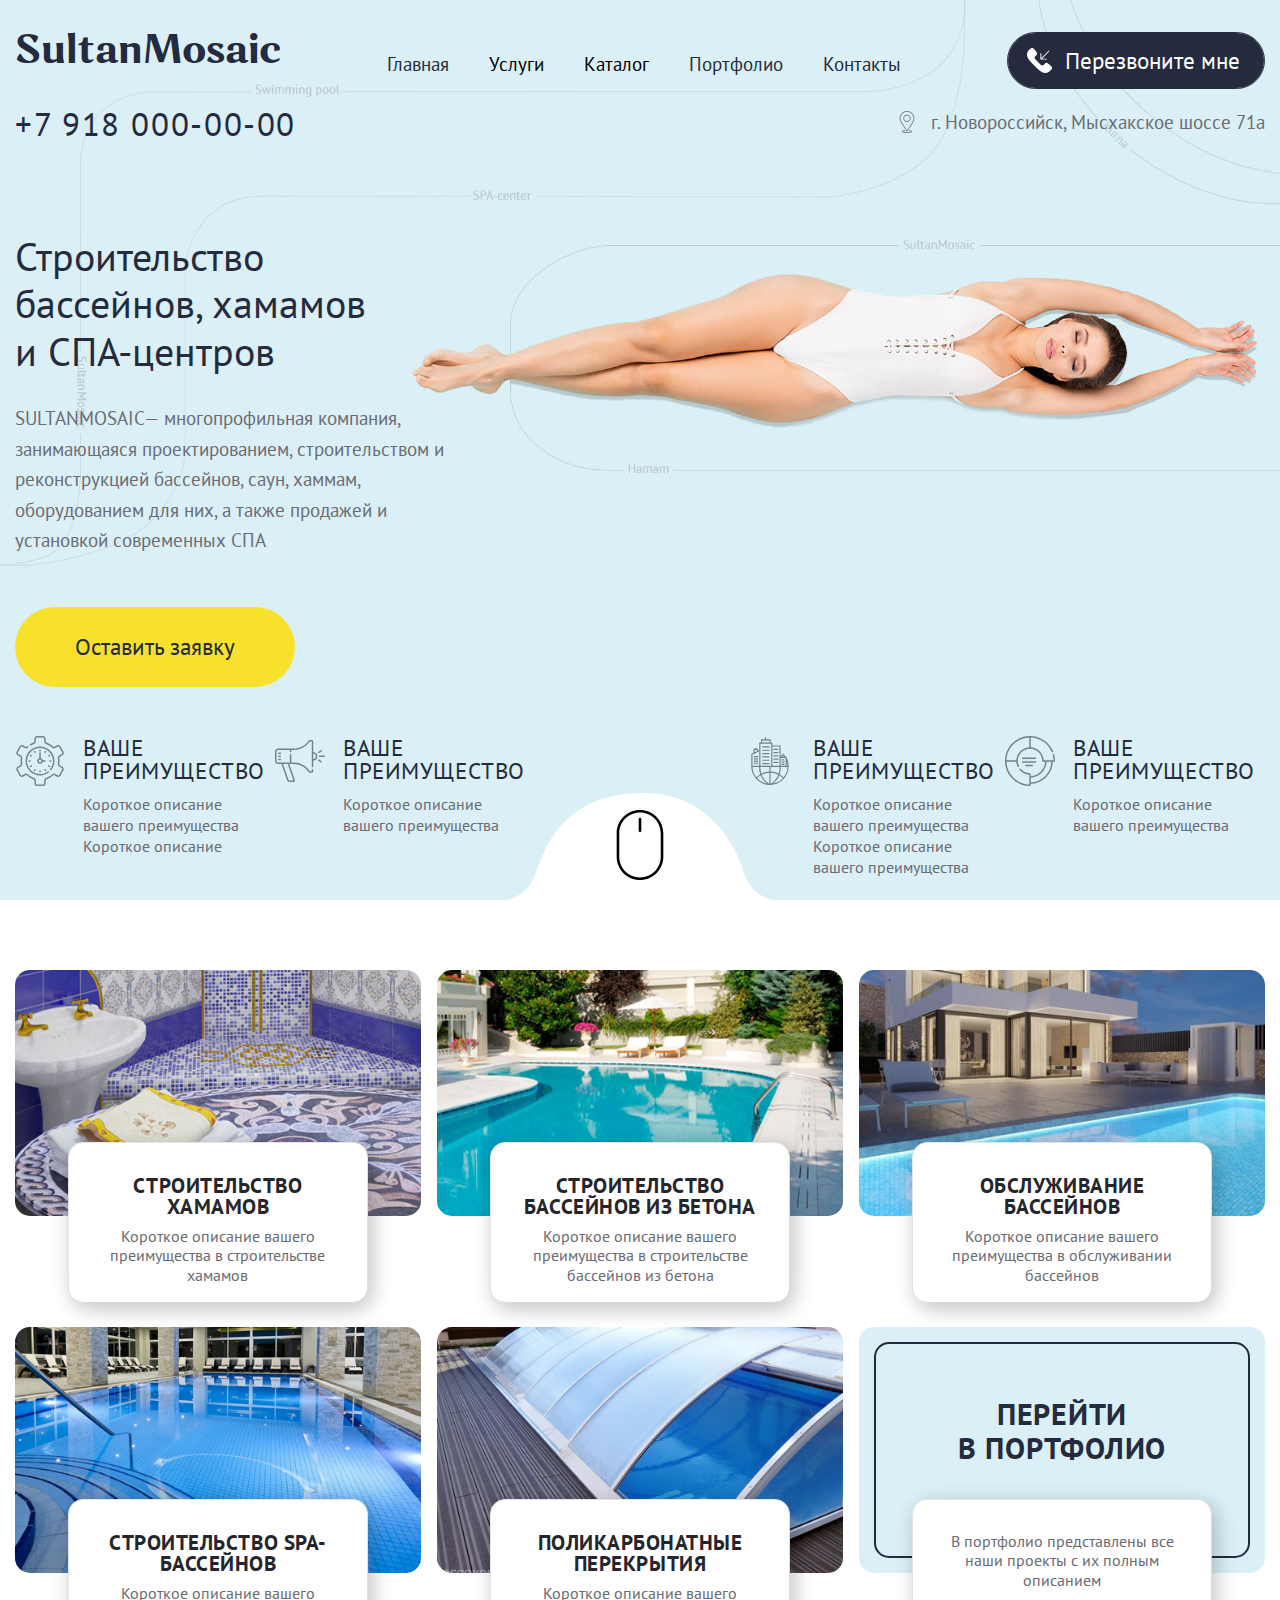
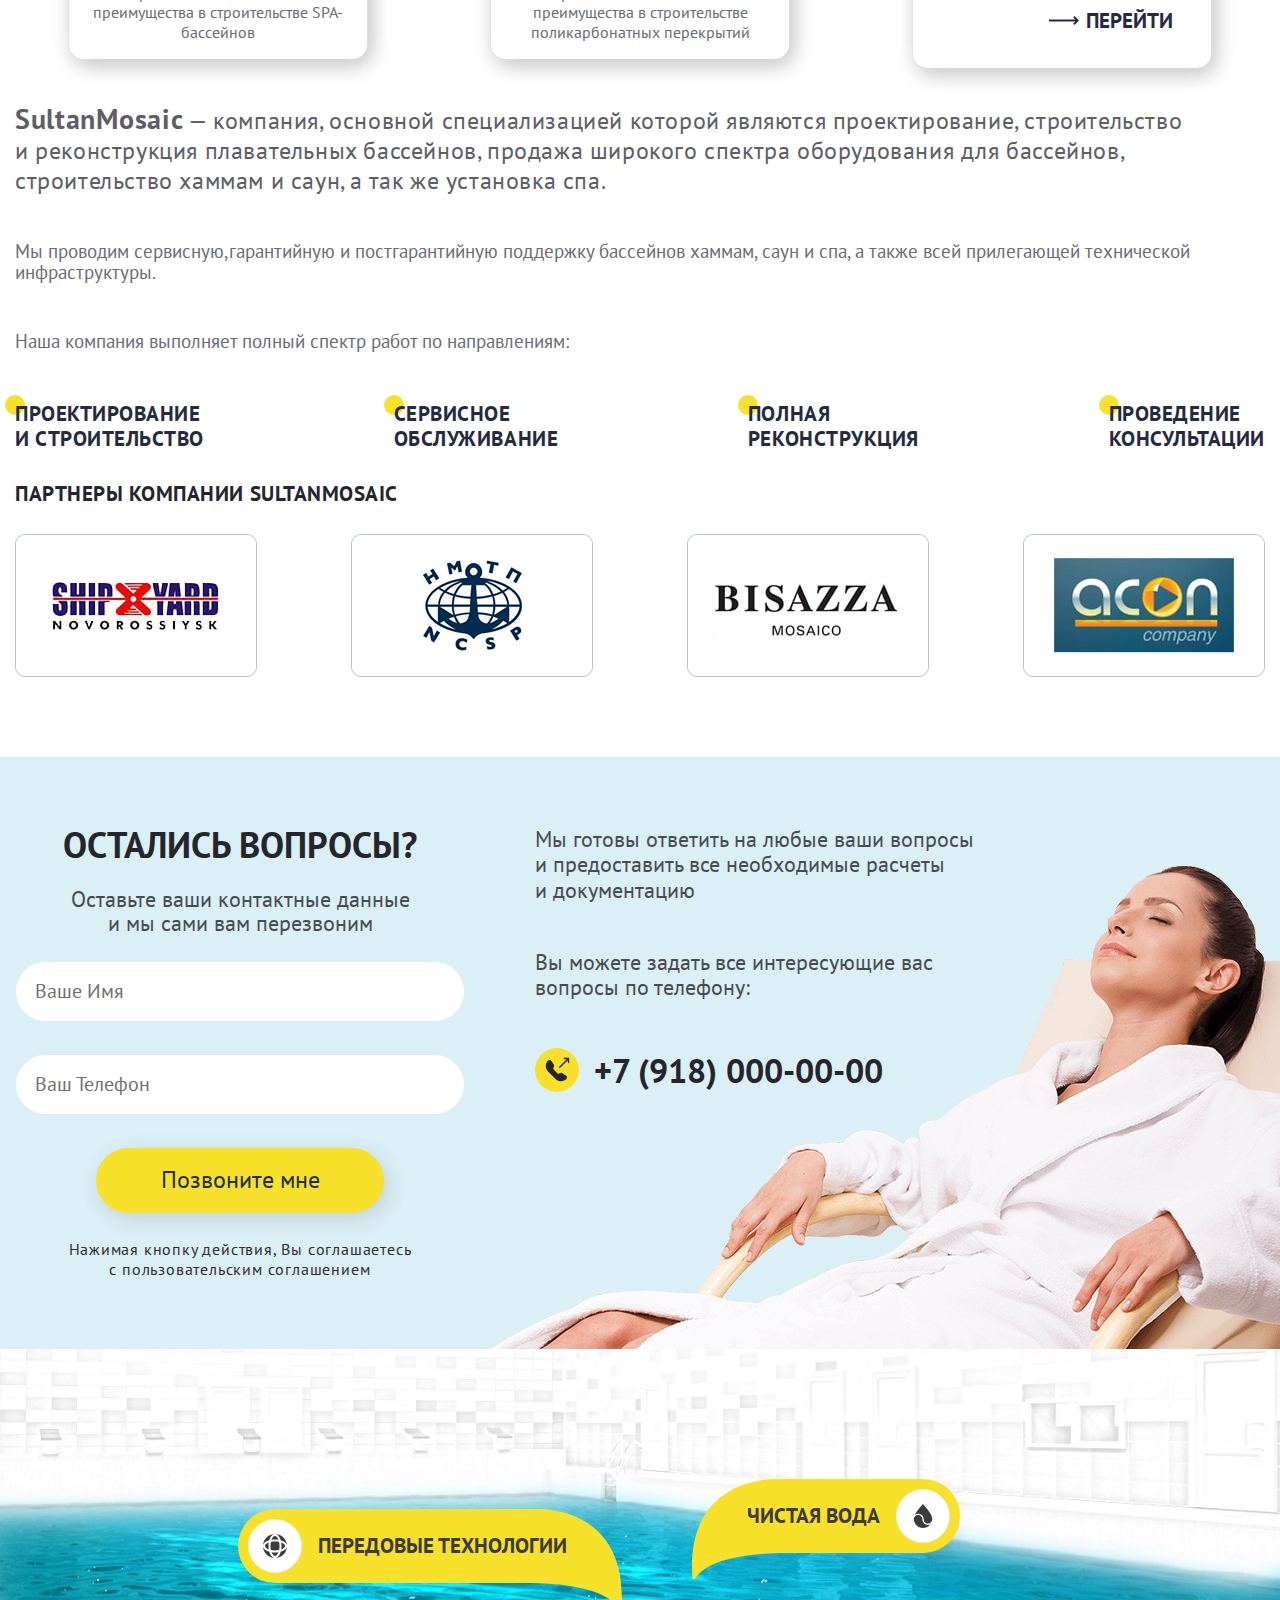
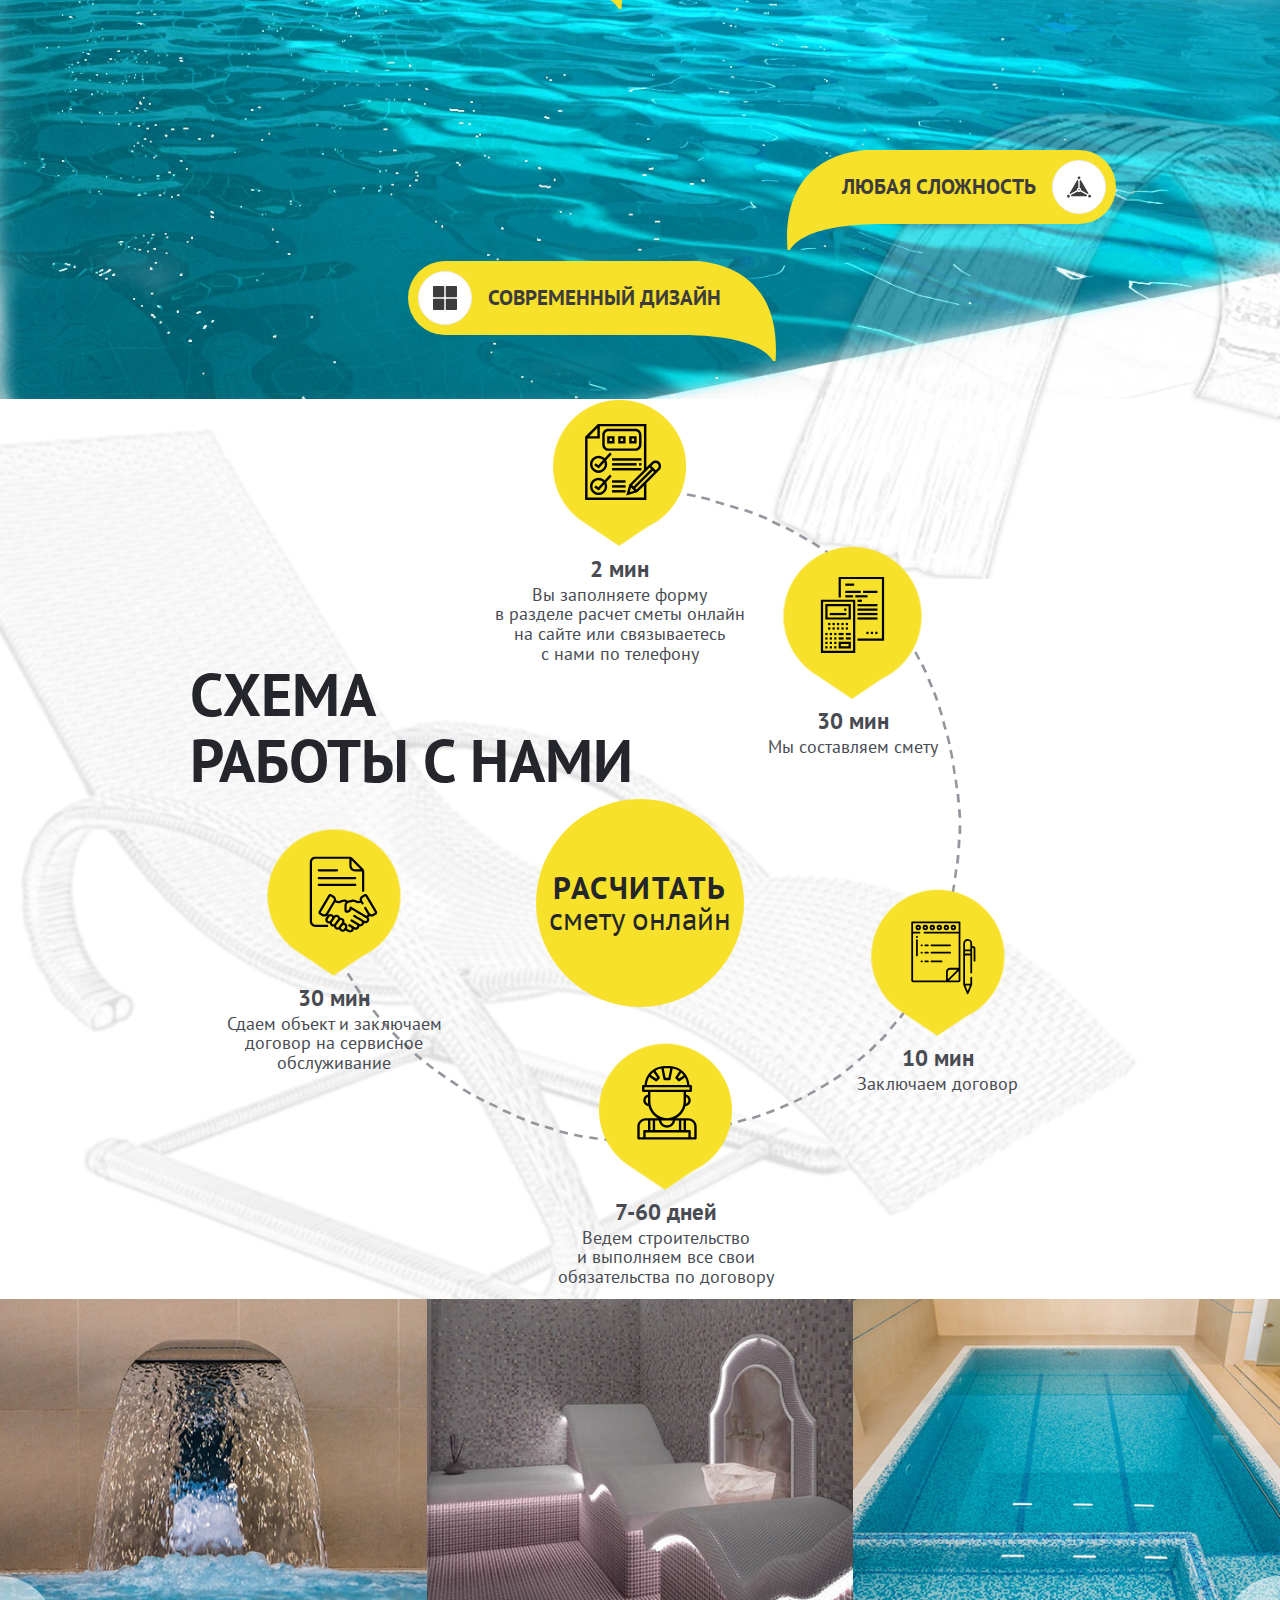
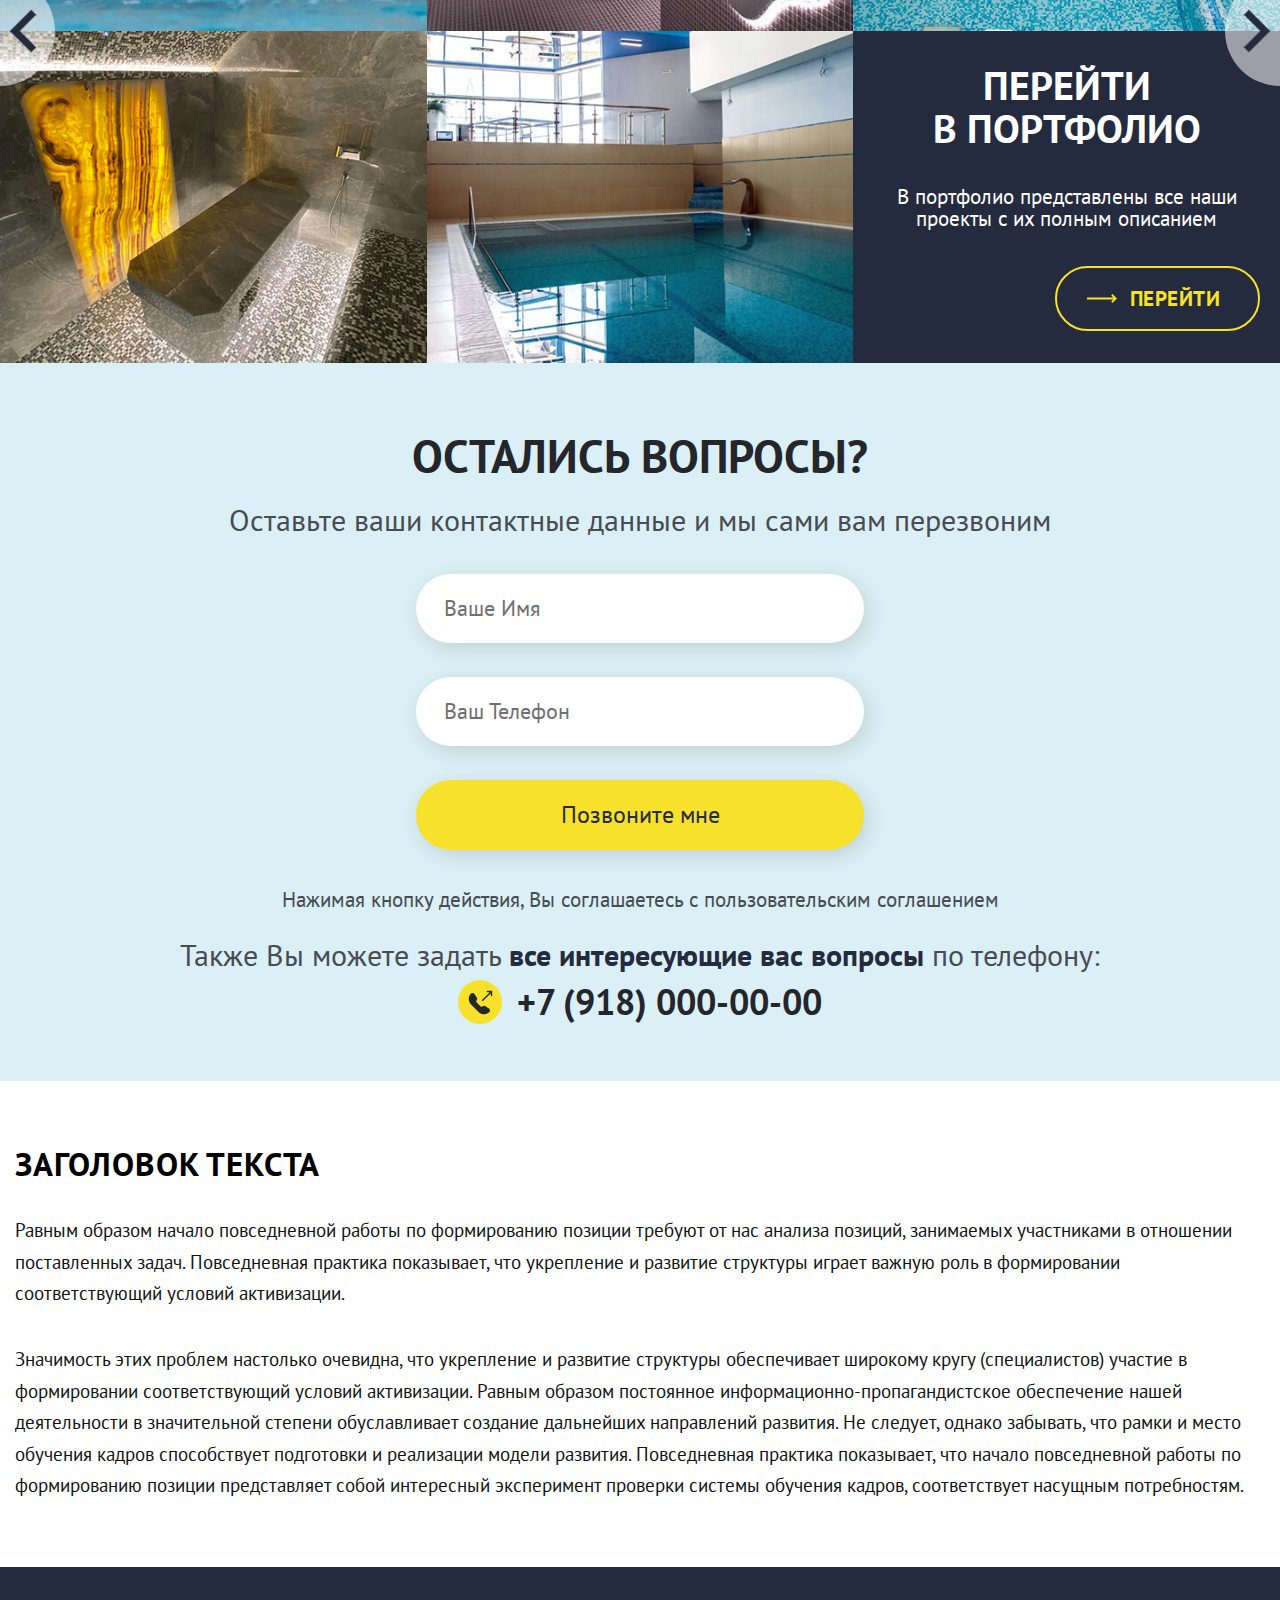
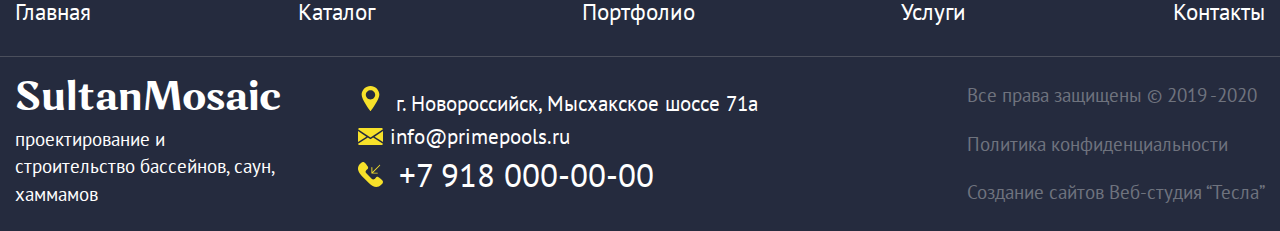
==== commit a4e82c3e: "Add files via upload" ====
--- a/index.html
+++ b/index.html
@@ -73,7 +73,7 @@
                 <li><a href="index.html">Главная</a></li>
                 <li>
                     <button class="drop">Услуги</button>
-                    <div class="drop-menu">
+                    <div class="drop-menu drop-menu-service">
                         <ul>
                             <li><a href="service.html">Строительство хамамов</a></li>
                             <li><a href="service.html">Строительство бассейнов из бетона</a></li>
@@ -83,7 +83,16 @@
                         </ul>
                     </div>
                 </li>
-                <li><a href="catalog.html">Каталог</a></li>
+                <li>
+                    <button class="drop">Каталог</button>
+                    <div class="drop-menu drop-menu-catalog">
+                        <ul>
+                            <li><a href="catalog.html">Мозаика</a></li>
+                            <li><a href="catalog.html">Комплектующие</a></li>
+                            <li><a href="catalog.html">Химия</a></li>
+                        </ul>
+                    </div>
+                </li>
                 <li><a href="portfolio.html">Портфолио</a></li>
                 <li><a href="contacts.html">Контакты</a></li>
             </ul>
@@ -308,7 +317,16 @@
                             </ul>
                         </div>
                     </li>
-                    <li><a href="catalog.html">Каталог</a></li>
+                    <li>
+                        <button class="drop">Каталог</button>
+                        <div class="drop-menu-sticky">
+                            <ul>
+                                <li><a href="catalog.html">Мозаика</a></li>
+                                <li><a href="catalog.html">Комплектующие</a></li>
+                                <li><a href="catalog.html">Химия</a></li>
+                            </ul>
+                        </div>
+                    </li>
                     <li><a href="portfolio.html">Портфолио</a></li>
                     <li><a href="contacts.html">Контакты</a></li>
                 </ul>
--- a/css/style.css
+++ b/css/style.css
@@ -434,6 +434,27 @@
           text-decoration: #6a6c74 solid underline;
 }
 
+.popup-project-bg, .popup-catalog-bg {
+  position: fixed;
+  width: 100%;
+  height: 100%;
+  background-color: rgba(255, 255, 255, 0.8);
+  top: 0;
+  left: 0;
+  bottom: 0;
+  right: 0;
+  z-index: -500;
+  visibility: hidden;
+  opacity: 0;
+  transition: opacity 0s linear;
+}
+.popup-project-bg-visible, .popup-catalog-bg-visible {
+  transition: opacity 0.2s linear;
+  opacity: 1;
+  visibility: visible;
+  z-index: 1500;
+}
+
 .popup-project {
   position: fixed;
   box-shadow: 7px 9px 21px 1px rgba(0, 0, 0, 0.1);
@@ -455,26 +476,6 @@
     max-height: 80%;
   }
 }
-.popup-project-bg {
-  position: fixed;
-  width: 100%;
-  height: 100%;
-  background-color: rgba(255, 255, 255, 0.8);
-  top: 0;
-  left: 0;
-  bottom: 0;
-  right: 0;
-  z-index: -500;
-  visibility: hidden;
-  opacity: 0;
-  transition: opacity 0s linear;
-}
-.popup-project-bg-visible {
-  transition: opacity 0.2s linear;
-  opacity: 1;
-  visibility: visible;
-  z-index: 1500;
-}
 .popup-project__close {
   position: absolute;
   -webkit-user-select: none;
@@ -734,9 +735,13 @@
 }
 .header__nav > ul > li > a:focus + .drop-menu > ul, .header__nav > ul > li > button:focus + .drop-menu > ul {
   max-height: 200px;
-}
-.header__nav > ul > li > a:focus + .drop-menu:before, .header__nav > ul > li > button:focus + .drop-menu:before {
+  opacity: 1;
+}
+.header__nav > ul > li > a:focus + .drop-menu-service:before, .header__nav > ul > li > button:focus + .drop-menu-service:before {
   height: 115%;
+}
+.header__nav > ul > li > a:focus + .drop-menu-catalog:before, .header__nav > ul > li > button:focus + .drop-menu-catalog:before {
+  height: 125%;
 }
 .header__nav > ul > li > a:focus + .drop-menu:after, .header__nav > ul > li > button:focus + .drop-menu:after {
   width: 10px;
@@ -745,6 +750,7 @@
   .header__nav > ul > li > a:focus + .drop-menu > ul, .header__nav > ul > li > button:focus + .drop-menu > ul {
     max-height: 200px;
     padding: 20px;
+    opacity: 1;
   }
   .header__nav > ul > li > a:focus + .drop-menu:before, .header__nav > ul > li > button:focus + .drop-menu:before {
     height: 100%;
@@ -861,16 +867,17 @@
   .drop-menu:hover > ul {
     padding: 20px;
     max-height: 200px;
+    opacity: 1;
   }
 }
 .drop-menu > ul {
   transition: all 0.2s linear;
   overflow: hidden;
   max-height: 0;
+  opacity: 0;
 }
 @media (max-width: 1098px) {
   .drop-menu > ul {
-    transition: all 0.2s linear;
     overflow: hidden;
     max-height: 0;
     padding: 0 20px;
@@ -964,9 +971,7 @@
 }
 .drop-menu:hover > ul {
   max-height: 200px;
-}
-.drop-menu:hover:before {
-  height: 115%;
+  opacity: 1;
 }
 .drop-menu:hover:after {
   width: 10px;
@@ -975,8 +980,24 @@
   .drop-menu:hover > ul {
     max-height: 200px;
     padding: 20px;
-  }
-  .drop-menu:hover:before {
+    opacity: 1;
+  }
+}
+
+.drop .drop-menu-service:hover:before, .drop-menu-service:hover:before {
+  height: 115%;
+}
+@media (max-width: 1098px) {
+  .drop .drop-menu-service:hover:before, .drop-menu-service:hover:before {
+    height: 100%;
+  }
+}
+
+.drop .drop-menu-catalog:hover:before, .drop-menu-catalog:hover:before {
+  height: 125%;
+}
+@media (max-width: 1098px) {
+  .drop .drop-menu-catalog:hover:before, .drop-menu-catalog:hover:before {
     height: 100%;
   }
 }
